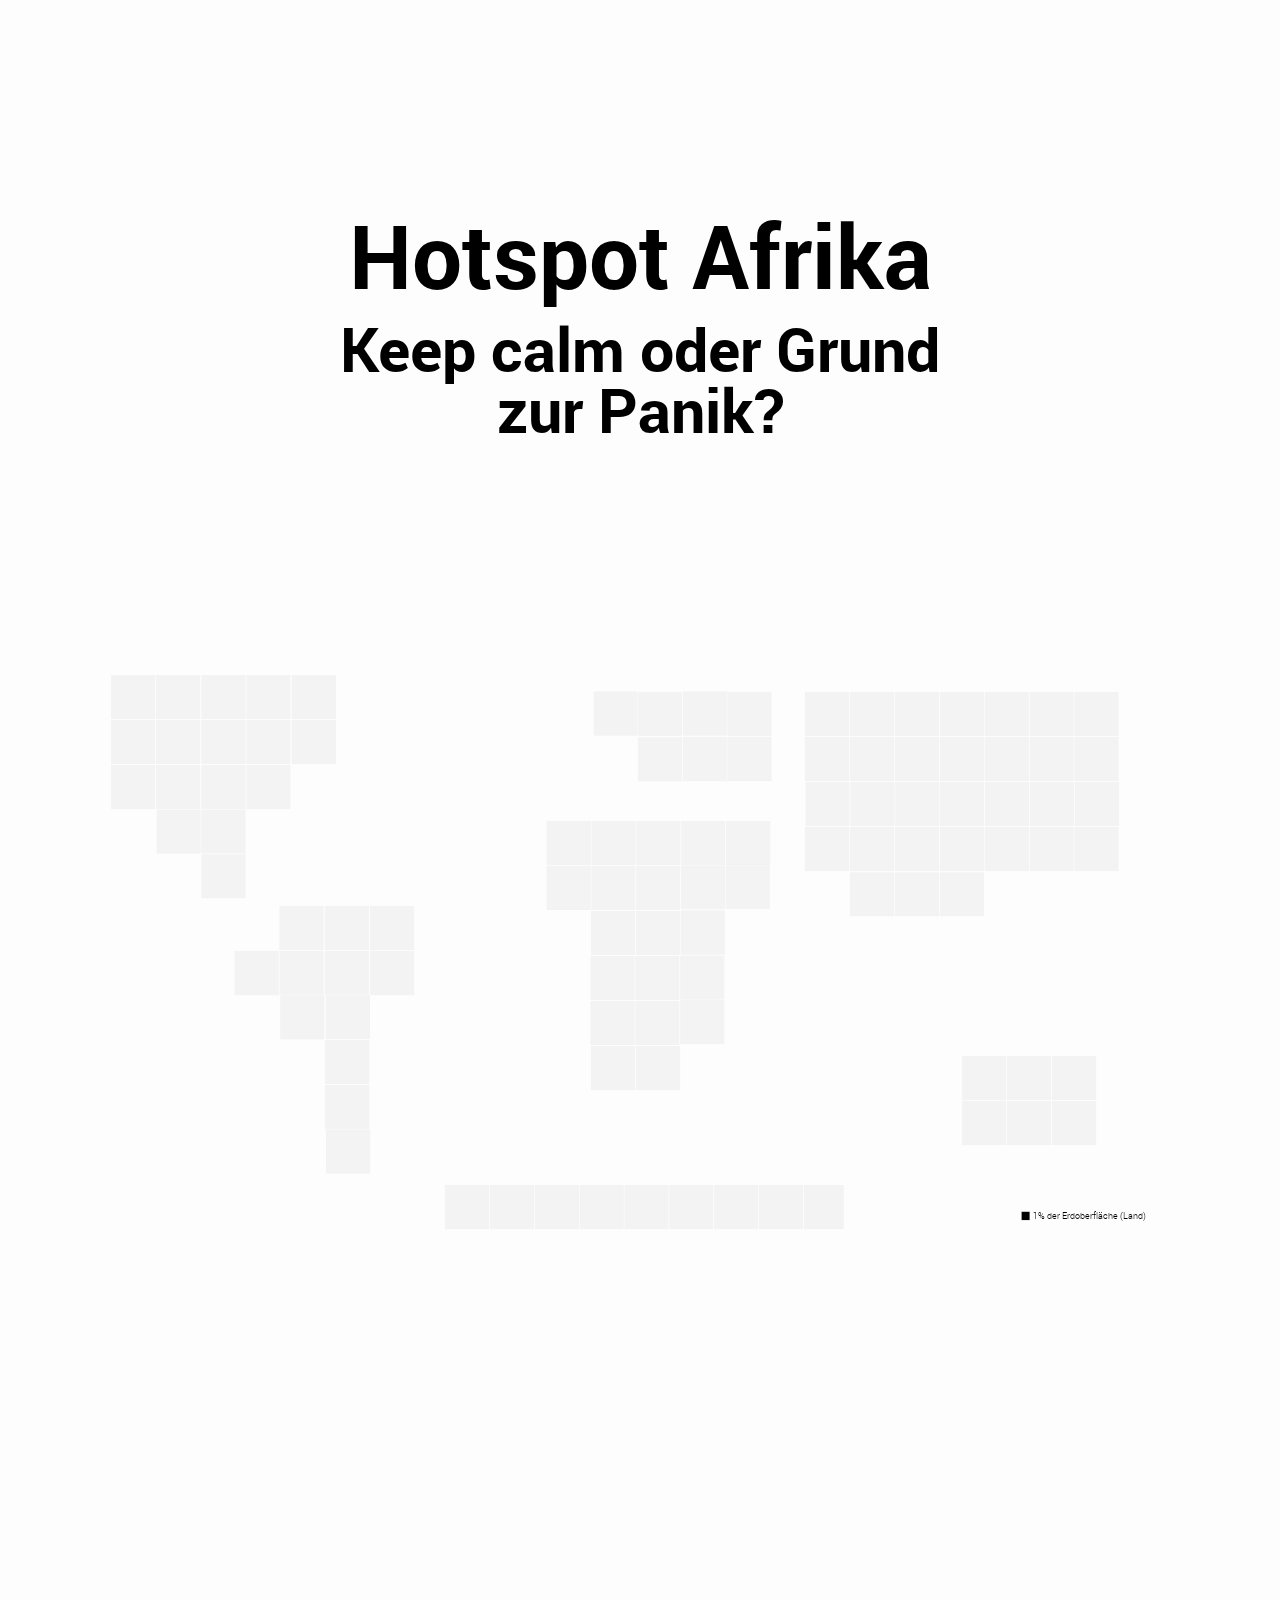
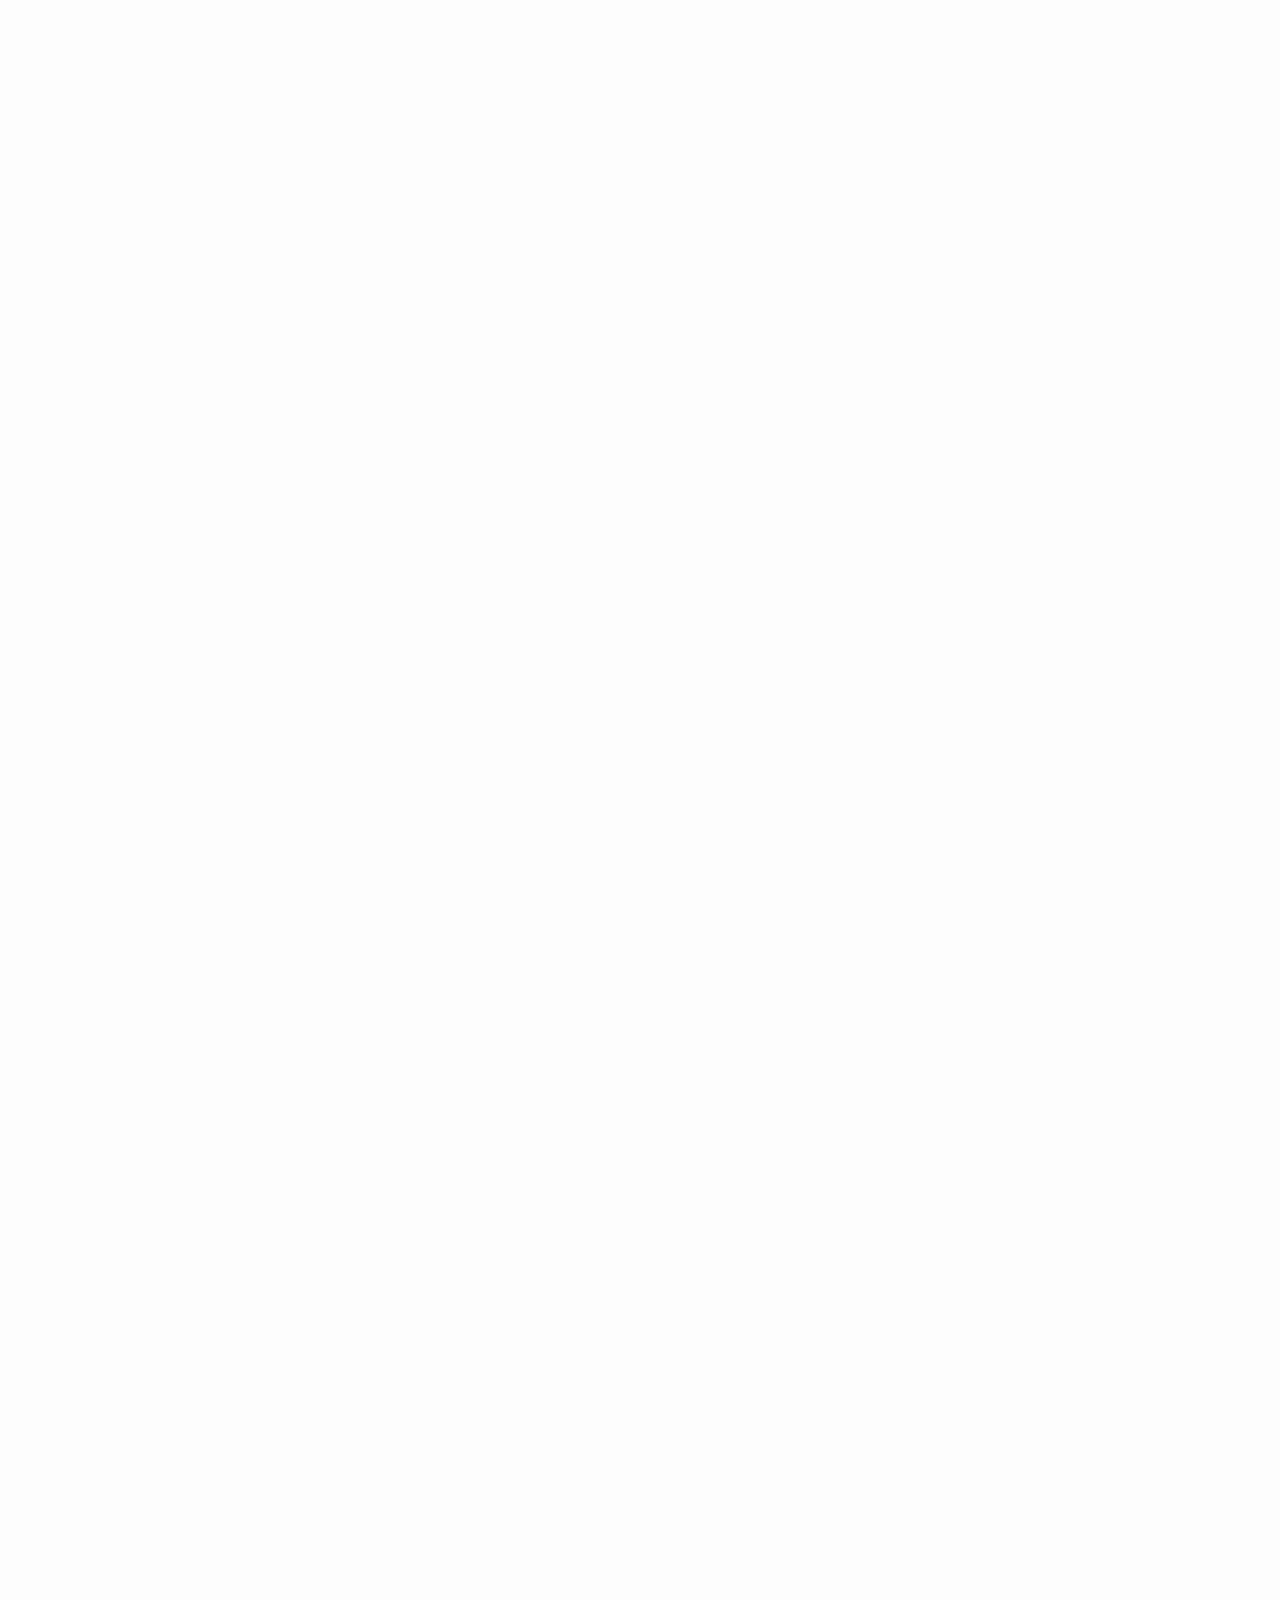
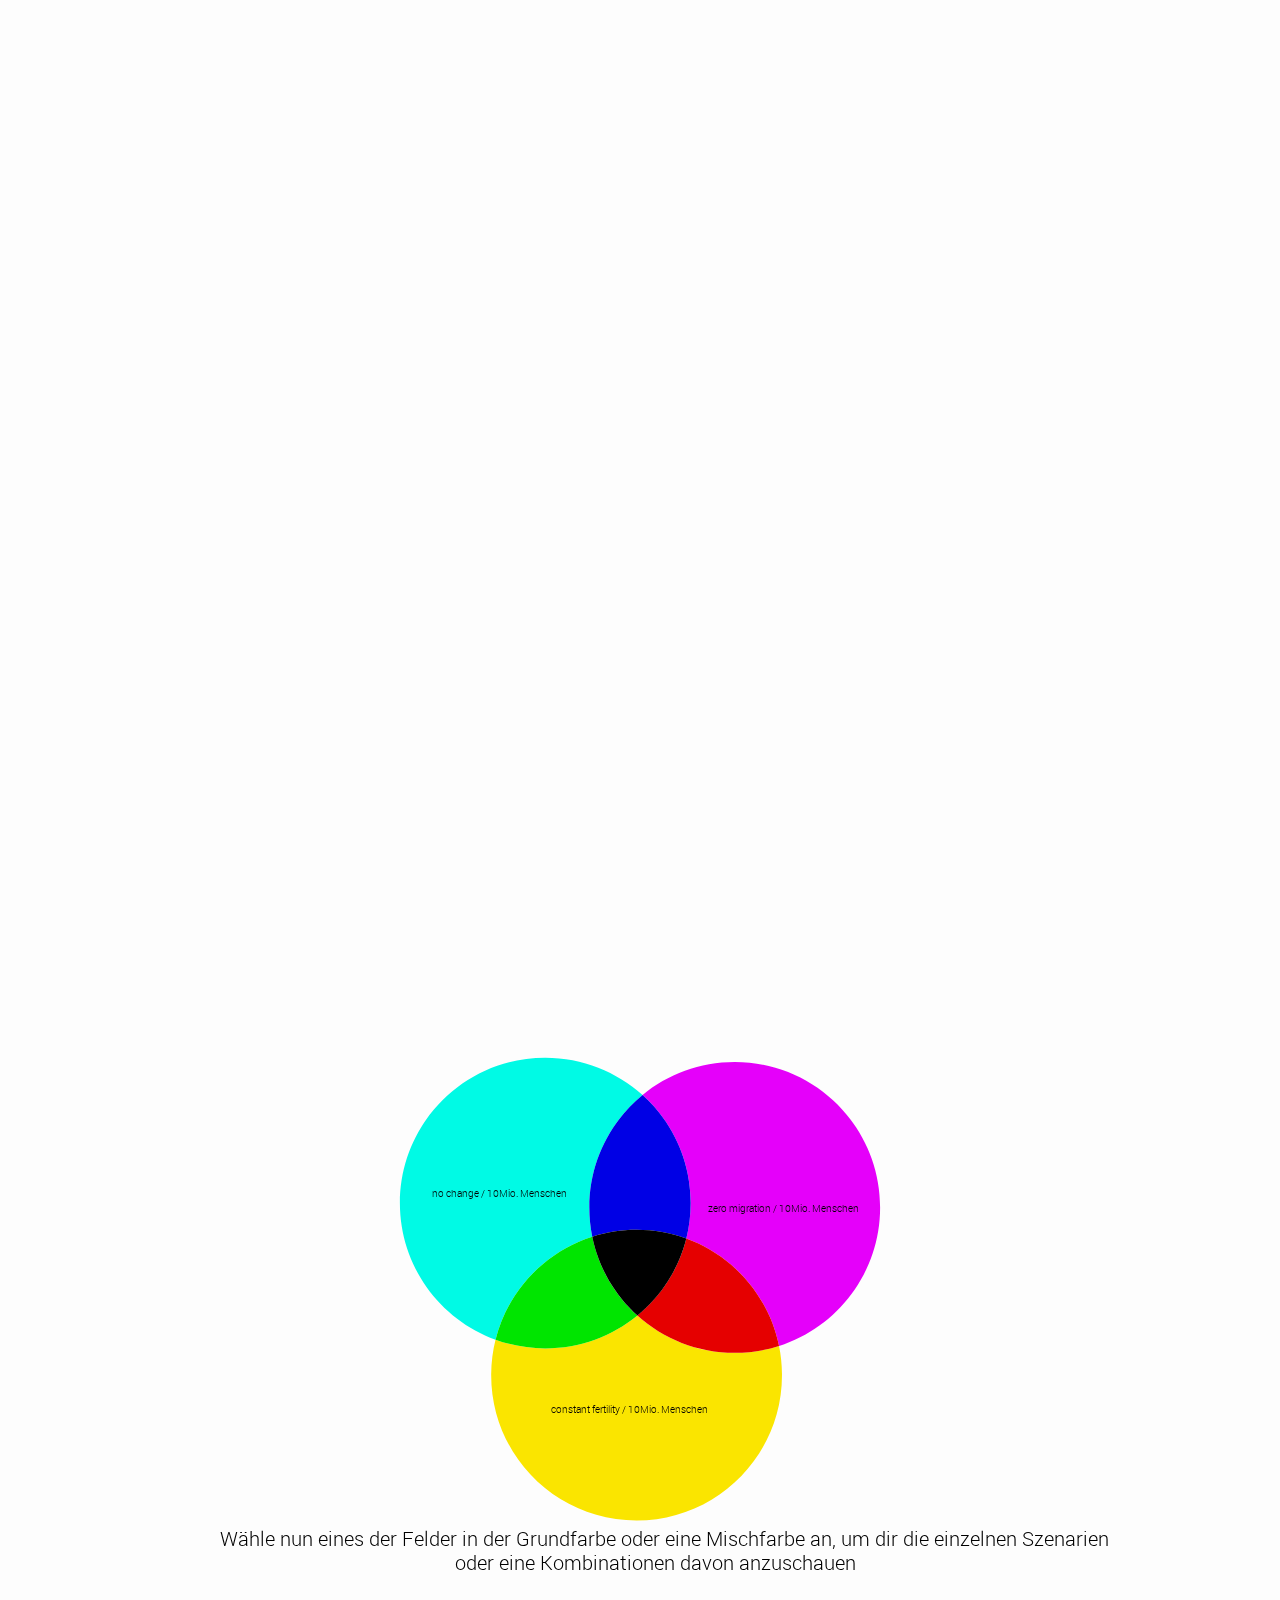
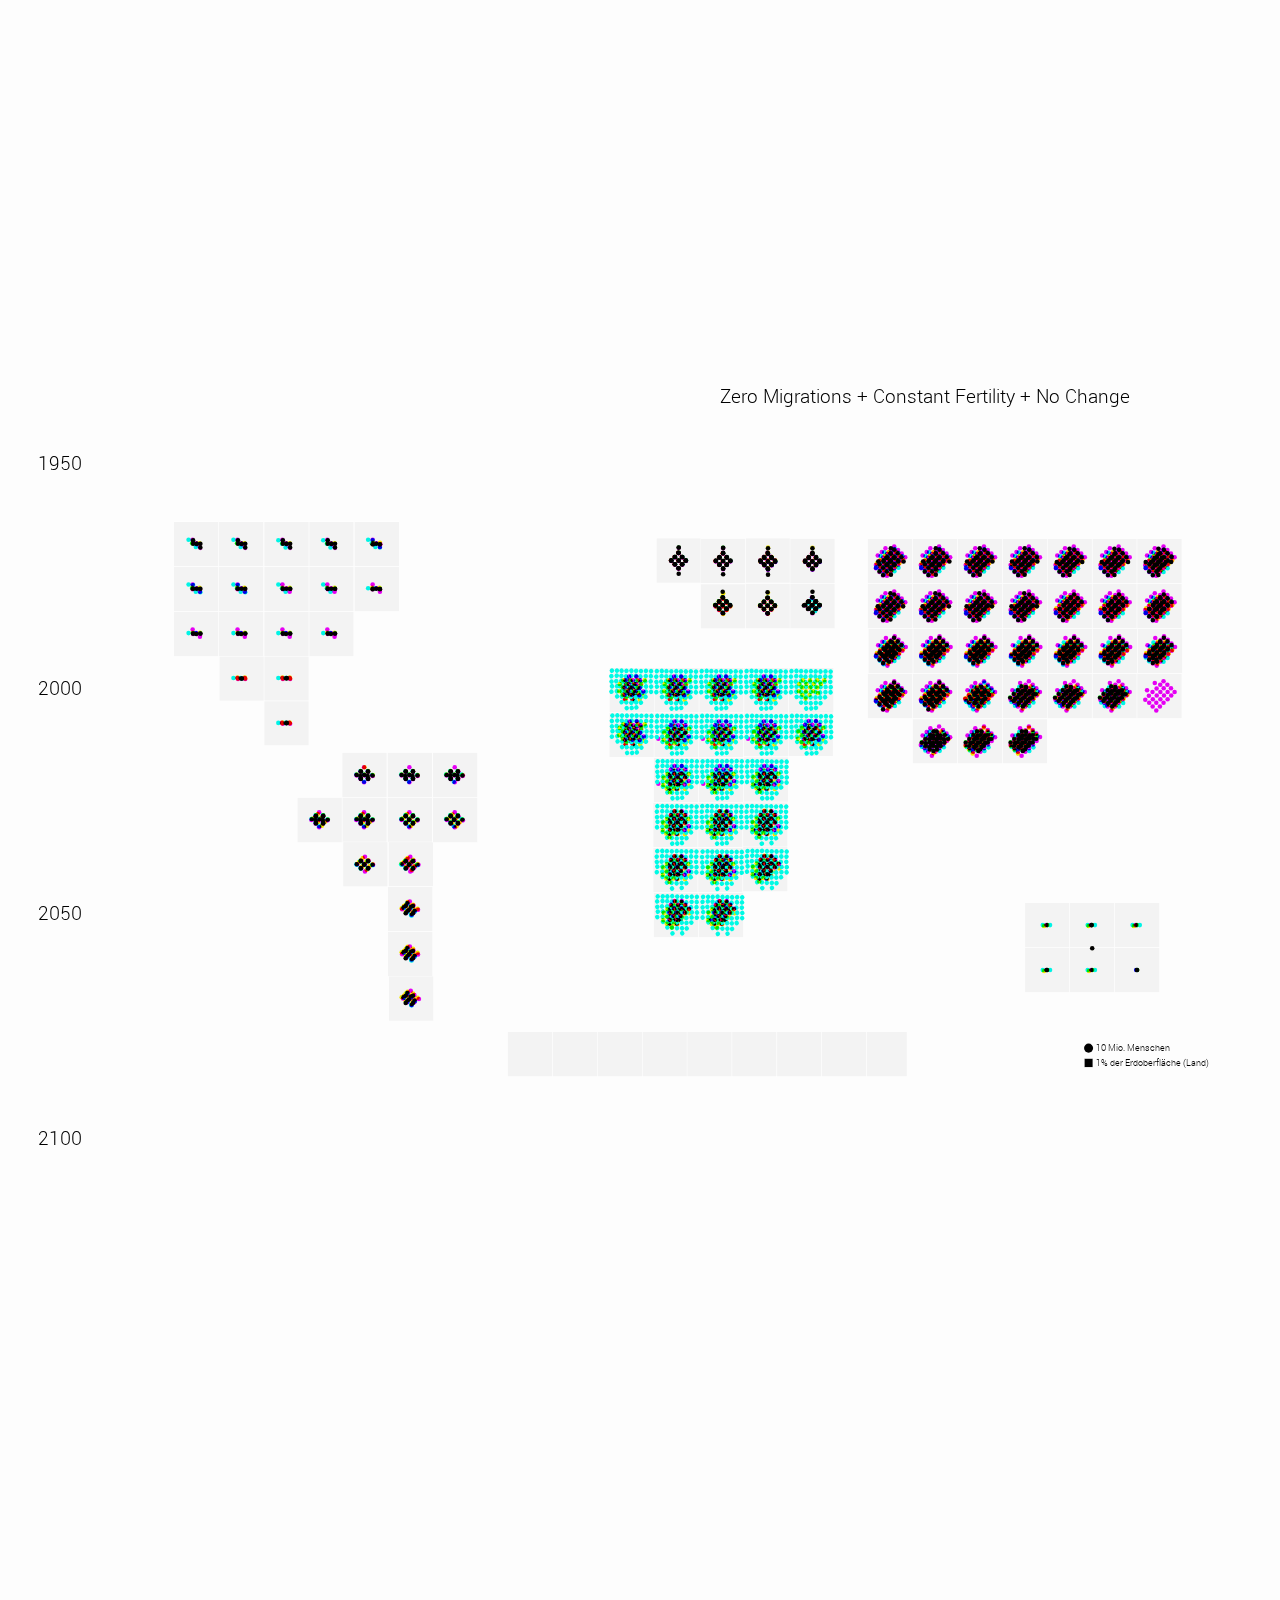
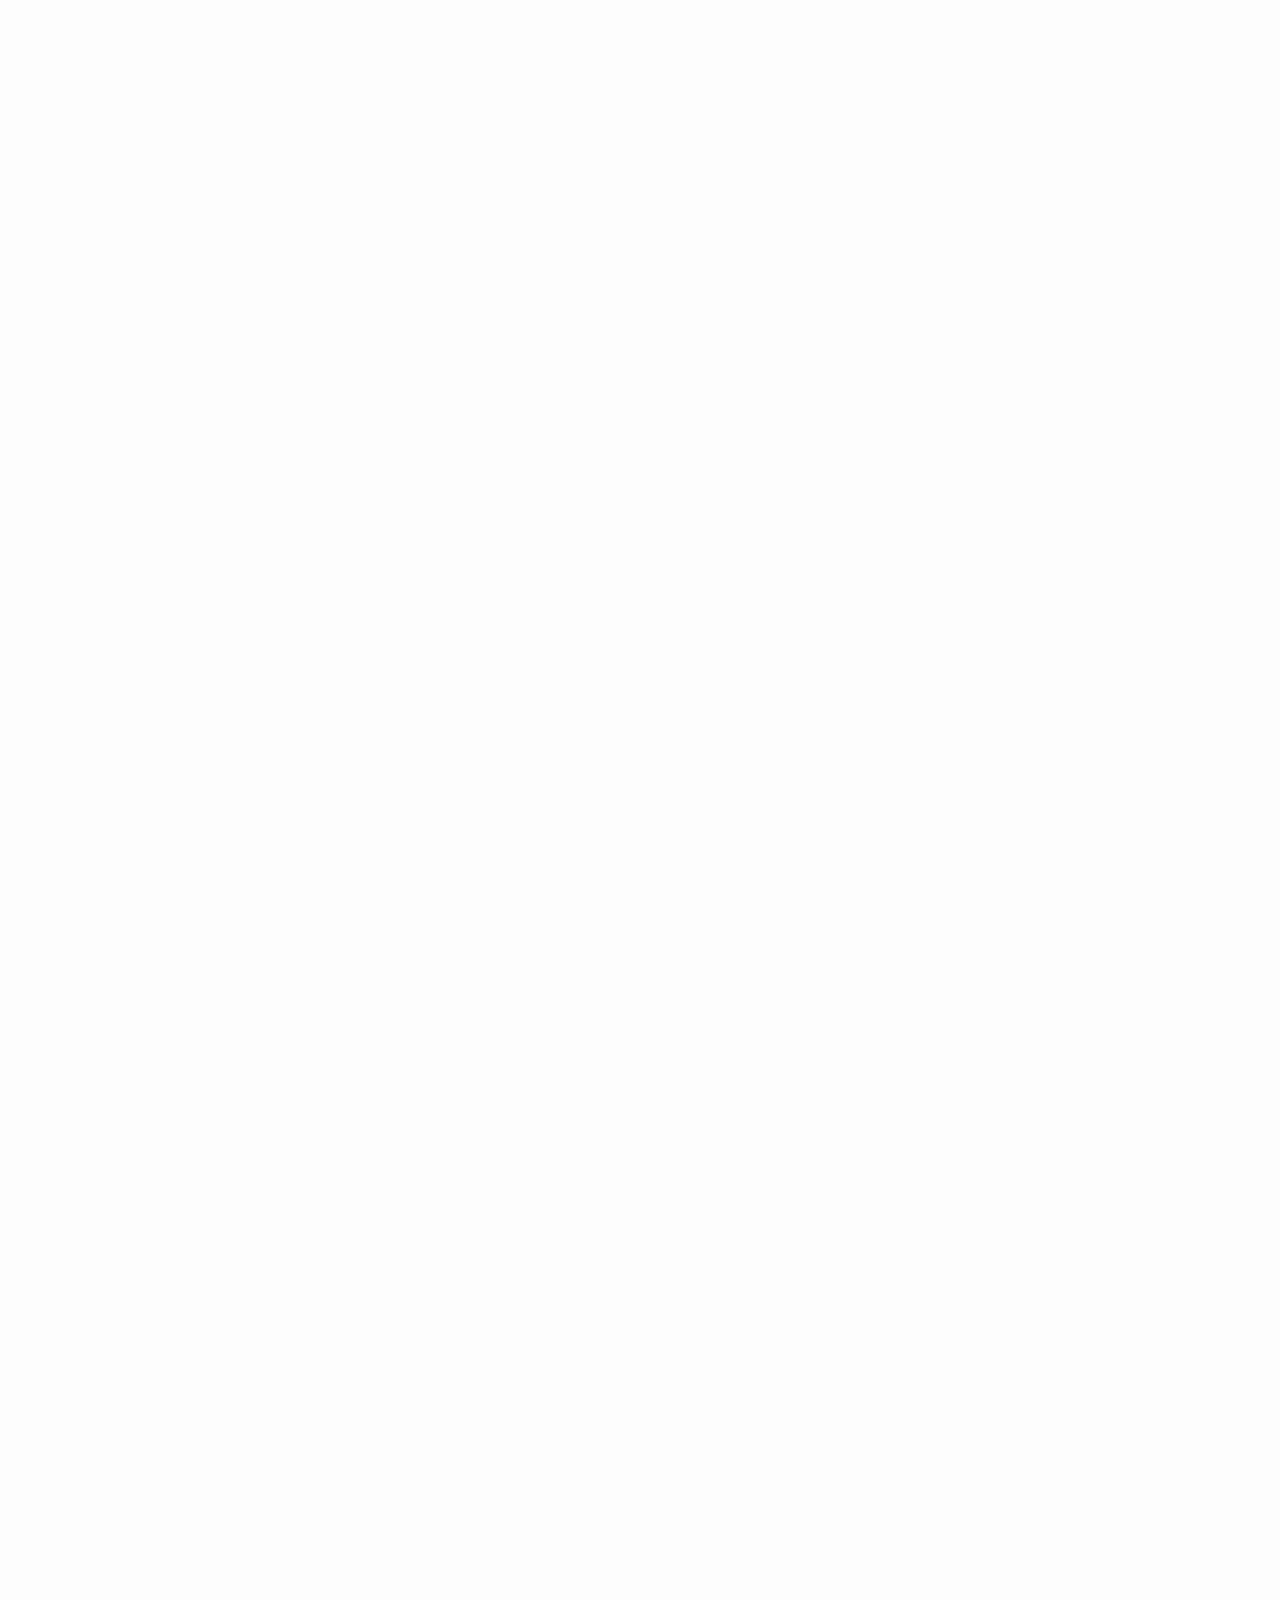
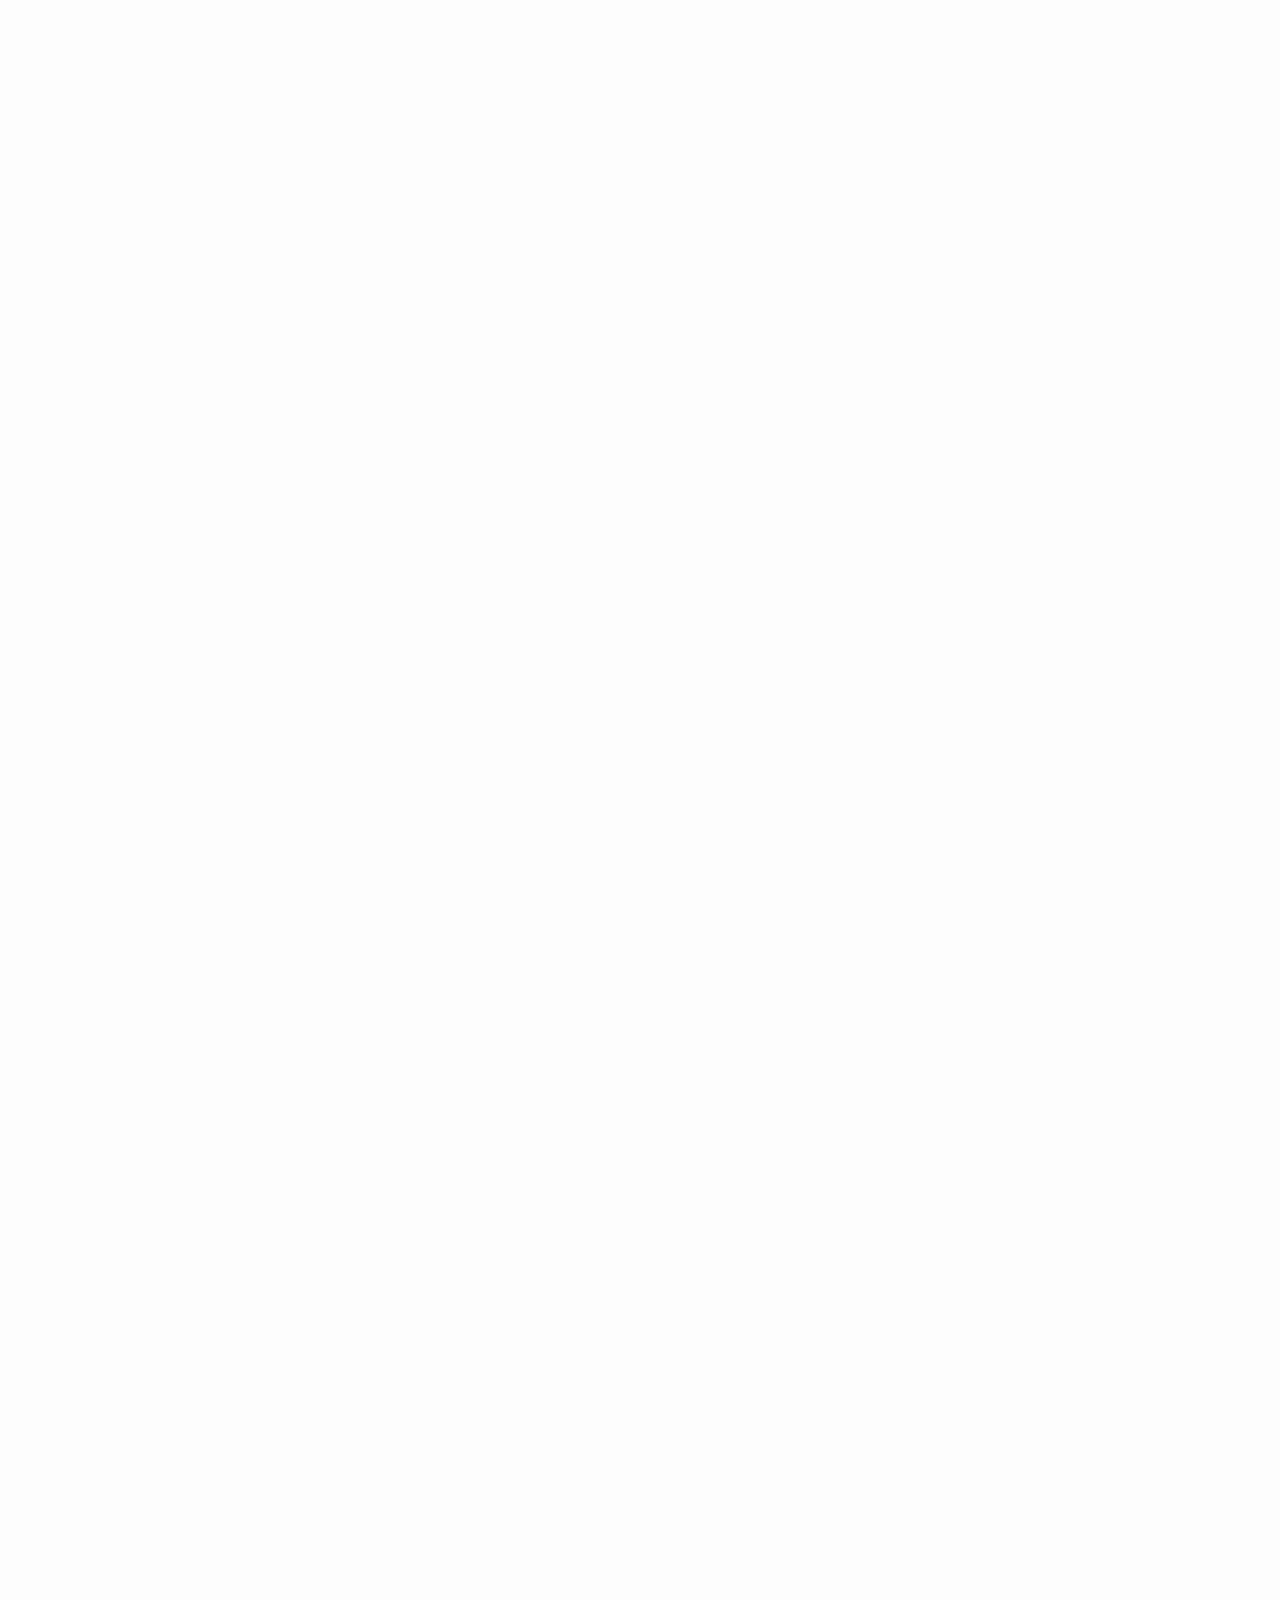
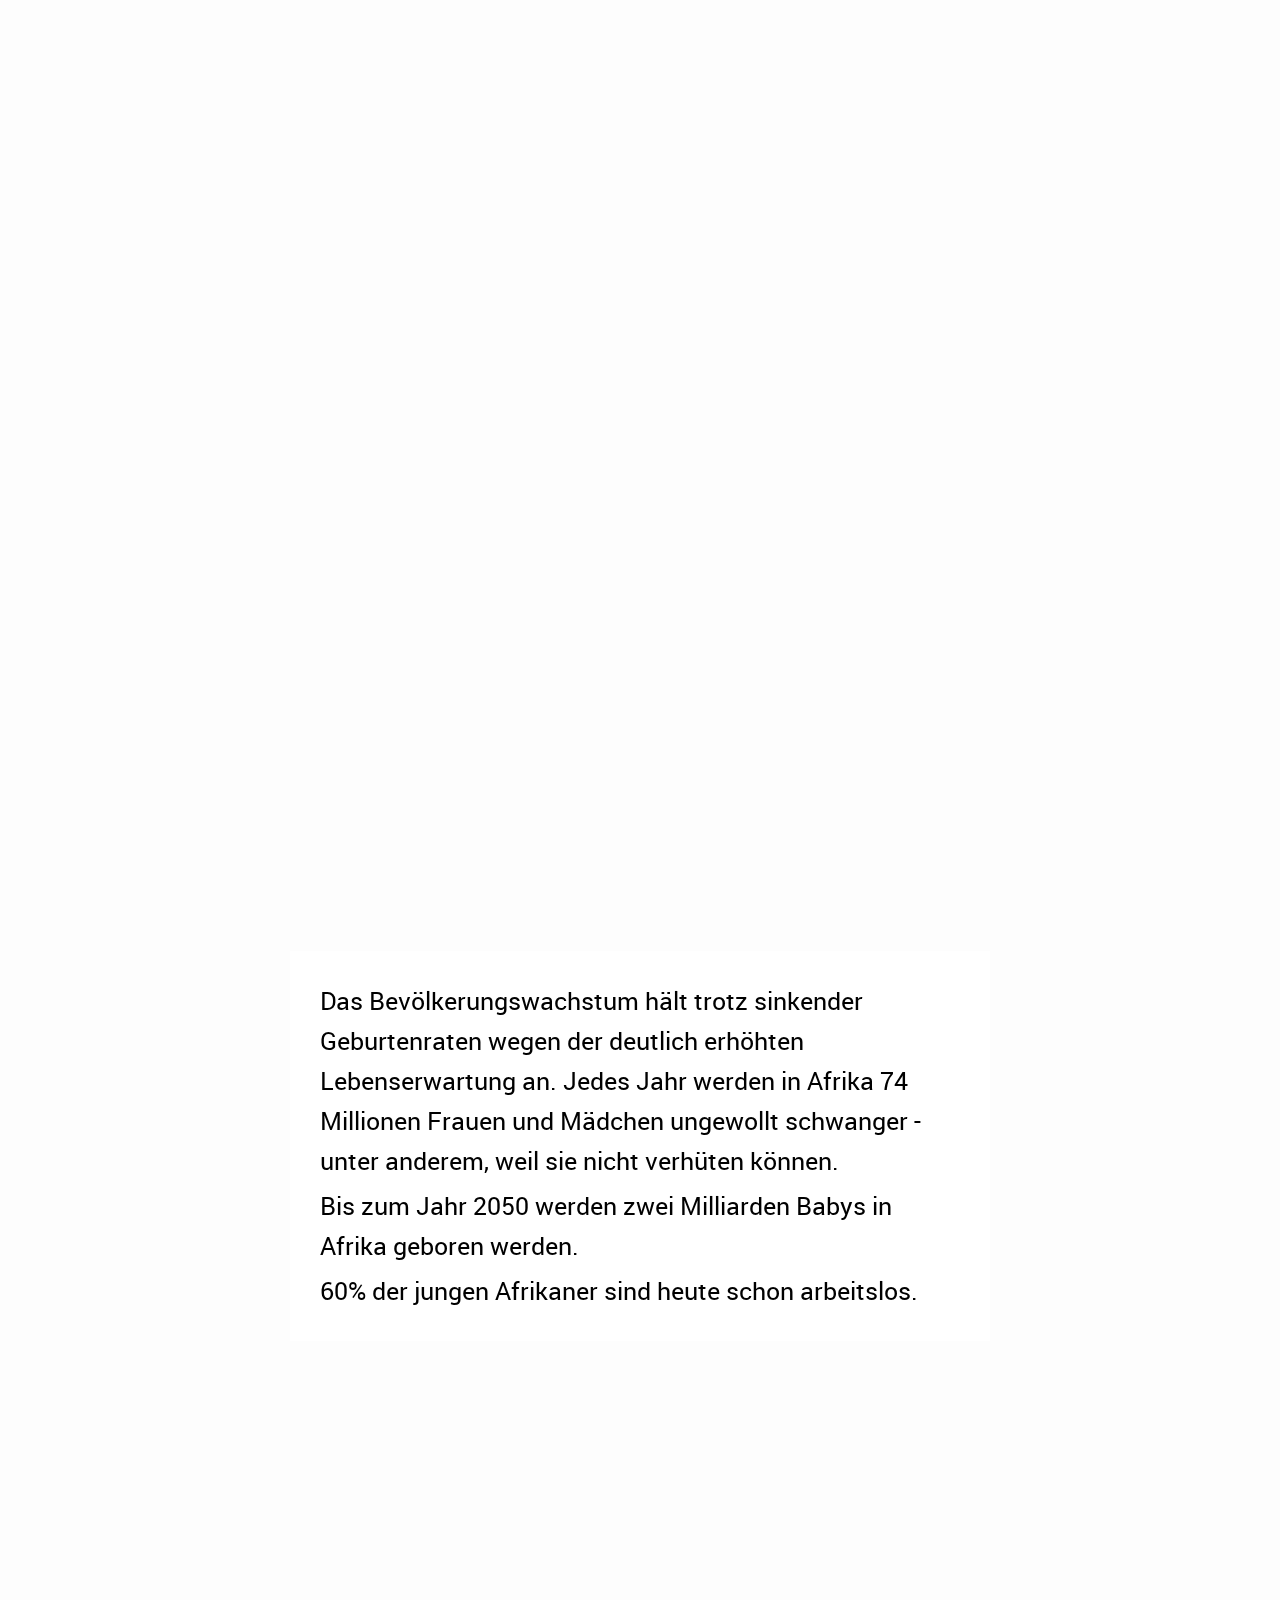
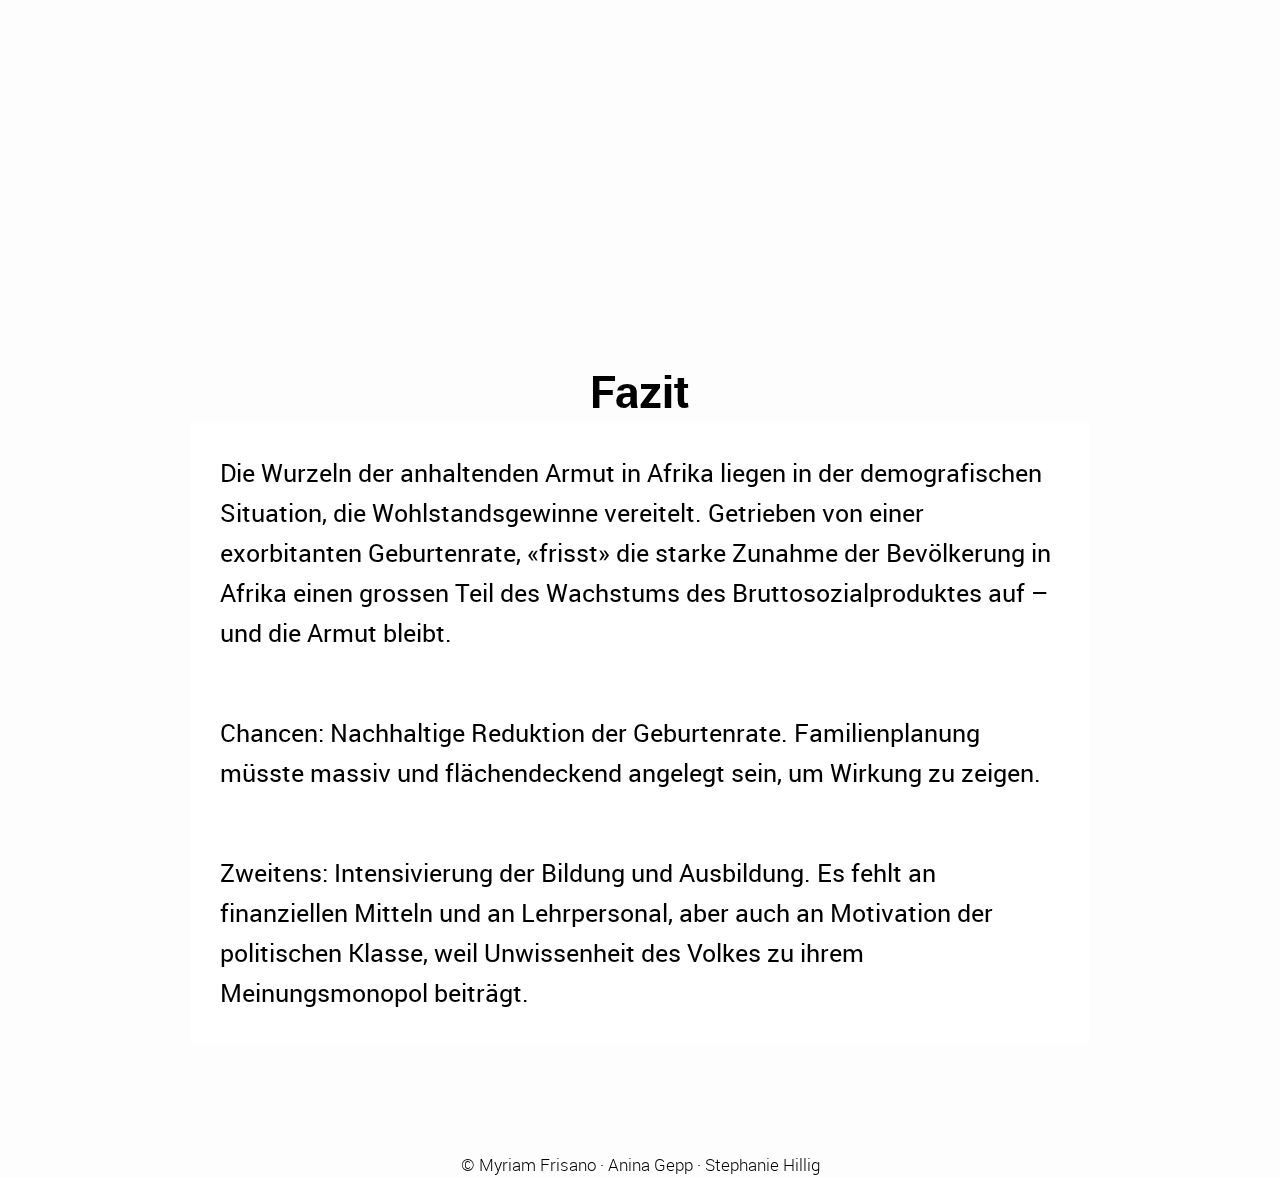
==== index.html @ 7d99fa38 "get that whole thing on the internet" ====
<!DOCTYPE html>
<html lang="de">
  <head>
    <meta charset="UTF-8">
    <meta http-equiv="expires" content="43200">
    <title>Infografik: Hotspot Afrika - Keep Calm oder Grund zur Panik?</title>
    <meta name="description" content="#{page.description}">
    <meta name="viewport" content="width=device-width, initial-scale=1">
    <meta name="author" content="#{page.author}">
    <link rel="stylesheet" href="/css/main.css">
  </head>
  <!-- head end-->
  <body class="combo">
    <div class="title">
      <h1>Hotspot Afrika</h1>
      <h2>Keep calm oder Grund zur Panik?    </h2>
    </div>
    <section class="start">
      <div class="percentage">
        <div class="map">
          <div class="svg-responsive"><?xml version="1.0" encoding="utf-8"?>
<!-- Generator: Adobe Illustrator 21.1.0, SVG Export Plug-In . SVG Version: 6.00 Build 0)  -->
<svg version="1.1" xmlns="http://www.w3.org/2000/svg" xmlns:xlink="http://www.w3.org/1999/xlink" x="0px" y="0px"
	 viewBox="0 0 2546 1334" style="enable-background:new 0 0 2546 1334;" xml:space="preserve" id="percentage">
<g id="Australia__x28_6_x25__x29_" class="ab0">
	<g>
		<rect x="1982.5" y="991.5" width="99" height="99"/>
		<path class="ab1" d="M2081,992v98h-9h-10h-10h-10h-10h-10h-10h-10h-10h-9v-98h9h10h10h10h10h10h10h10h10H2081 M2082,991h-10h-10
			h-10h-10h-10h-10h-10h-10h-10h-10v100h10h10h10h10h10h10h10h10h10h10V991L2082,991z"/>
	</g>
	<g>
		<rect x="2081.5" y="991.5" width="99" height="99"/>
		<path class="ab1" d="M2180,992v98h-9h-10h-10h-10h-10h-10h-10h-10h-10h-9v-98h9h10h10h10h10h10h10h10h10H2180 M2181,991h-10h-10
			h-10h-10h-10h-10h-10h-10h-10h-10v100h10h10h10h10h10h10h10h10h10h10V991L2181,991z"/>
	</g>
	<g>
		<rect x="1982.5" y="892.5" width="99" height="99"/>
		<path class="ab1" d="M2081,893v98h-9h-10h-10h-10h-10h-10h-10h-10h-10h-9v-98h9h10h10h10h10h10h10h10h10H2081 M2082,892h-10h-10
			h-10h-10h-10h-10h-10h-10h-10h-10v100h10h10h10h10h10h10h10h10h10h10V892L2082,892z"/>
	</g>
	<g>
		<rect x="2081.5" y="892.5" width="99" height="99"/>
		<path class="ab1" d="M2180,893v98h-9h-10h-10h-10h-10h-10h-10h-10h-10h-9v-98h9h10h10h10h10h10h10h10h10H2180 M2181,892h-10h-10
			h-10h-10h-10h-10h-10h-10h-10h-10v100h10h10h10h10h10h10h10h10h10h10V892L2181,892z"/>
	</g>
	<g>
		<rect x="2180.5" y="892.5" width="99" height="99"/>
		<path class="ab1" d="M2279,893v98h-9h-10h-10h-10h-10h-10h-10h-10h-10h-9v-98h9h10h10h10h10h10h10h10h10H2279 M2280,892h-10h-10
			h-10h-10h-10h-10h-10h-10h-10h-10v100h10h10h10h10h10h10h10h10h10h10V892L2280,892z"/>
	</g>
	<g>
		<rect x="2180.5" y="991.5" width="99" height="99"/>
		<path class="ab1" d="M2279,992v98h-9h-10h-10h-10h-10h-10h-10h-10h-10h-9v-98h9h10h10h10h10h10h10h10h10H2279 M2280,991h-10h-10
			h-10h-10h-10h-10h-10h-10h-10h-10v100h10h10h10h10h10h10h10h10h10h10V991L2280,991z"/>
	</g>
</g>
<g id="Europe__x28_7_x25__x29_" class="ab0">
	<g>
		<rect x="1169.5" y="88.5" width="99" height="99"/>
		<path class="ab1" d="M1268,89v98h-9h-10h-10h-10h-10h-10h-10h-10h-10h-9V89h9h10h10h10h10h10h10h10h10H1268 M1269,88h-10h-10h-10
			h-10h-10h-10h-10h-10h-10h-10v100h10h10h10h10h10h10h10h10h10h10V88L1269,88z"/>
	</g>
	<g>
		<rect x="1267.5" y="89.5" width="99" height="99"/>
		<path class="ab1" d="M1366,90v98h-9h-10h-10h-10h-10h-10h-10h-10h-10h-9V90h9h10h10h10h10h10h10h10h10H1366 M1367,89h-10h-10h-10
			h-10h-10h-10h-10h-10h-10h-10v100h10h10h10h10h10h10h10h10h10h10V89L1367,89z"/>
	</g>
	<g>
		<rect x="1366.5" y="88.5" width="99" height="99"/>
		<path class="ab1" d="M1465,89v98h-9h-10h-10h-10h-10h-10h-10h-10h-10h-9V89h9h10h10h10h10h10h10h10h10H1465 M1466,88h-10h-10h-10
			h-10h-10h-10h-10h-10h-10h-10v100h10h10h10h10h10h10h10h10h10h10V88L1466,88z"/>
	</g>
	<g>
		<rect x="1267.5" y="189.5" width="99" height="99"/>
		<path class="ab1" d="M1366,190v98h-9h-10h-10h-10h-10h-10h-10h-10h-10h-9v-98h9h10h10h10h10h10h10h10h10H1366 M1367,189h-10h-10
			h-10h-10h-10h-10h-10h-10h-10h-10v100h10h10h10h10h10h10h10h10h10h10V189L1367,189z"/>
	</g>
	<g>
		<rect x="1366.5" y="188.5" width="99" height="99"/>
		<path class="ab1" d="M1465,189v98h-9h-10h-10h-10h-10h-10h-10h-10h-10h-9v-98h9h10h10h10h10h10h10h10h10H1465 M1466,188h-10h-10
			h-10h-10h-10h-10h-10h-10h-10h-10v100h10h10h10h10h10h10h10h10h10h10V188L1466,188z"/>
	</g>
	<g>
		<rect x="1464.5" y="89.5" width="99" height="99"/>
		<path class="ab1" d="M1563,90v98h-9h-10h-10h-10h-10h-10h-10h-10h-10h-9V90h9h10h10h10h10h10h10h10h10H1563 M1564,89h-10h-10h-10
			h-10h-10h-10h-10h-10h-10h-10v100h10h10h10h10h10h10h10h10h10h10V89L1564,89z"/>
	</g>
	<g>
		<rect x="1464.5" y="188.5" width="99" height="99"/>
		<path class="ab1" d="M1563,189v98h-9h-10h-10h-10h-10h-10h-10h-10h-10h-9v-98h9h10h10h10h10h10h10h10h10H1563 M1564,188h-10h-10
			h-10h-10h-10h-10h-10h-10h-10h-10v100h10h10h10h10h10h10h10h10h10h10V188L1564,188z"/>
	</g>
</g>
<g id="Antarctica__x28_9_x25__x29_" class="ab0">
	<g>
		<rect x="841.5" y="1177.5" width="99" height="99"/>
		<path class="ab1" d="M940,1178v98h-9h-10h-10h-10h-10h-10h-10h-10h-10h-9v-98h9h10h10h10h10h10h10h10h10H940 M941,1177h-10h-10
			h-10h-10h-10h-10h-10h-10h-10h-10v100h10h10h10h10h10h10h10h10h10h10V1177L941,1177z"/>
	</g>
	<g>
		<rect x="940.5" y="1177.5" width="99" height="99"/>
		<path class="ab1" d="M1039,1178v98h-9h-10h-10h-10h-10h-10h-10h-10h-10h-9v-98h9h10h10h10h10h10h10h10h10H1039 M1040,1177h-10h-10
			h-10h-10h-10h-10h-10h-10h-10h-10v100h10h10h10h10h10h10h10h10h10h10V1177L1040,1177z"/>
	</g>
	<g>
		<rect x="1039.5" y="1177.5" width="99" height="99"/>
		<path class="ab1" d="M1138,1178v98h-9h-10h-10h-10h-10h-10h-10h-10h-10h-9v-98h9h10h10h10h10h10h10h10h10H1138 M1139,1177h-10h-10
			h-10h-10h-10h-10h-10h-10h-10h-10v100h10h10h10h10h10h10h10h10h10h10V1177L1139,1177z"/>
	</g>
	<g>
		<rect x="1138.5" y="1177.5" width="99" height="99"/>
		<path class="ab1" d="M1237,1178v98h-9h-10h-10h-10h-10h-10h-10h-10h-10h-9v-98h9h10h10h10h10h10h10h10h10H1237 M1238,1177h-10h-10
			h-10h-10h-10h-10h-10h-10h-10h-10v100h10h10h10h10h10h10h10h10h10h10V1177L1238,1177z"/>
	</g>
	<g>
		<rect x="1237.5" y="1177.5" width="99" height="99"/>
		<path class="ab1" d="M1336,1178v98h-9h-10h-10h-10h-10h-10h-10h-10h-10h-9v-98h9h10h10h10h10h10h10h10h10H1336 M1337,1177h-10h-10
			h-10h-10h-10h-10h-10h-10h-10h-10v100h10h10h10h10h10h10h10h10h10h10V1177L1337,1177z"/>
	</g>
	<g>
		<rect x="1336.5" y="1177.5" width="99" height="99"/>
		<path class="ab1" d="M1435,1178v98h-9h-10h-10h-10h-10h-10h-10h-10h-10h-9v-98h9h10h10h10h10h10h10h10h10H1435 M1436,1177h-10h-10
			h-10h-10h-10h-10h-10h-10h-10h-10v100h10h10h10h10h10h10h10h10h10h10V1177L1436,1177z"/>
	</g>
	<g>
		<rect x="1435.5" y="1177.5" width="99" height="99"/>
		<path class="ab1" d="M1534,1178v98h-9h-10h-10h-10h-10h-10h-10h-10h-10h-9v-98h9h10h10h10h10h10h10h10h10H1534 M1535,1177h-10h-10
			h-10h-10h-10h-10h-10h-10h-10h-10v100h10h10h10h10h10h10h10h10h10h10V1177L1535,1177z"/>
	</g>
	<g>
		<rect x="1534.5" y="1177.5" width="99" height="99"/>
		<path class="ab1" d="M1633,1178v98h-9h-10h-10h-10h-10h-10h-10h-10h-10h-9v-98h9h10h10h10h10h10h10h10h10H1633 M1634,1177h-10h-10
			h-10h-10h-10h-10h-10h-10h-10h-10v100h10h10h10h10h10h10h10h10h10h10V1177L1634,1177z"/>
	</g>
	<g>
		<rect x="1633.5" y="1177.5" width="89" height="99"/>
		<path class="ab1" d="M1722,1178v98h-9h-10h-10h-10h-10h-10h-10h-10h-9v-98h9h10h10h10h10h10h10h10H1722 M1723,1177h-10h-10h-10
			h-10h-10h-10h-10h-10h-10v100h10h10h10h10h10h10h10h10h10V1177L1723,1177z"/>
	</g>
</g>
<g id="South_America__x28_12_x25__x29_" class="ab0">
	<g>
		<rect x="476.5" y="561.5" width="99" height="99"/>
		<path class="ab1" d="M575,562v98h-9h-10h-10h-10h-10h-10h-10h-10h-10h-9v-98h9h10h10h10h10h10h10h10h10H575 M576,561h-10h-10h-10
			h-10h-10h-10h-10h-10h-10h-10v100h10h10h10h10h10h10h10h10h10h10V561L576,561z"/>
	</g>
	<g>
		<rect x="576.5" y="561.5" width="99" height="99"/>
		<path class="ab1" d="M675,562v98h-9h-10h-10h-10h-10h-10h-10h-10h-10h-9v-98h9h10h10h10h10h10h10h10h10H675 M676,561h-10h-10h-10
			h-10h-10h-10h-10h-10h-10h-10v100h10h10h10h10h10h10h10h10h10h10V561L676,561z"/>
	</g>
	<g>
		<rect x="676.5" y="561.5" width="99" height="99"/>
		<path class="ab1" d="M775,562v98h-9h-10h-10h-10h-10h-10h-10h-10h-10h-9v-98h9h10h10h10h10h10h10h10h10H775 M776,561h-10h-10h-10
			h-10h-10h-10h-10h-10h-10h-10v100h10h10h10h10h10h10h10h10h10h10V561L776,561z"/>
	</g>
	<g>
		<rect x="476.5" y="660.5" width="99" height="99"/>
		<path class="ab1" d="M575,661v98h-9h-10h-10h-10h-10h-10h-10h-10h-10h-9v-98h9h10h10h10h10h10h10h10h10H575 M576,660h-10h-10h-10
			h-10h-10h-10h-10h-10h-10h-10v100h10h10h10h10h10h10h10h10h10h10V660L576,660z"/>
	</g>
	<g>
		<rect x="377.5" y="660.5" width="99" height="99"/>
		<path class="ab1" d="M476,661v98h-9h-10h-10h-10h-10h-10h-10h-10h-10h-9v-98h9h10h10h10h10h10h10h10h10H476 M477,660h-10h-10h-10
			h-10h-10h-10h-10h-10h-10h-10v100h10h10h10h10h10h10h10h10h10h10V660L477,660z"/>
	</g>
	<g>
		<rect x="576.5" y="660.5" width="99" height="99"/>
		<path class="ab1" d="M675,661v98h-9h-10h-10h-10h-10h-10h-10h-10h-10h-9v-98h9h10h10h10h10h10h10h10h10H675 M676,660h-10h-10h-10
			h-10h-10h-10h-10h-10h-10h-10v100h10h10h10h10h10h10h10h10h10h10V660L676,660z"/>
	</g>
	<g>
		<rect x="478.5" y="758.5" width="99" height="99"/>
		<path class="ab1" d="M577,759v98h-9h-10h-10h-10h-10h-10h-10h-10h-10h-9v-98h9h10h10h10h10h10h10h10h10H577 M578,758h-10h-10h-10
			h-10h-10h-10h-10h-10h-10h-10v100h10h10h10h10h10h10h10h10h10h10V758L578,758z"/>
	</g>
	<g>
		<rect x="578.5" y="758.5" width="99" height="99"/>
		<path class="ab1" d="M677,759v98h-9h-10h-10h-10h-10h-10h-10h-10h-10h-9v-98h9h10h10h10h10h10h10h10h10H677 M678,758h-10h-10h-10
			h-10h-10h-10h-10h-10h-10h-10v100h10h10h10h10h10h10h10h10h10h10V758L678,758z"/>
	</g>
	<g>
		<rect x="577.5" y="857.5" width="99" height="99"/>
		<path class="ab1" d="M676,858v98h-9h-10h-10h-10h-10h-10h-10h-10h-10h-9v-98h9h10h10h10h10h10h10h10h10H676 M677,857h-10h-10h-10
			h-10h-10h-10h-10h-10h-10h-10v100h10h10h10h10h10h10h10h10h10h10V857L677,857z"/>
	</g>
	<g>
		<rect x="577.5" y="956.5" width="99" height="99"/>
		<path class="ab1" d="M676,957v98h-9h-10h-10h-10h-10h-10h-10h-10h-10h-9v-98h9h10h10h10h10h10h10h10h10H676 M677,956h-10h-10h-10
			h-10h-10h-10h-10h-10h-10h-10v100h10h10h10h10h10h10h10h10h10h10V956L677,956z"/>
	</g>
	<g>
		<rect x="579.5" y="1054.5" width="99" height="99"/>
		<path class="ab1" d="M678,1055v98h-9h-10h-10h-10h-10h-10h-10h-10h-10h-9v-98h9h10h10h10h10h10h10h10h10H678 M679,1054h-10h-10
			h-10h-10h-10h-10h-10h-10h-10h-10v100h10h10h10h10h10h10h10h10h10h10V1054L679,1054z"/>
	</g>
	<g>
		<rect x="676.5" y="660.5" width="99" height="99"/>
		<path class="ab1" d="M775,661v98h-9h-10h-10h-10h-10h-10h-10h-10h-10h-9v-98h9h10h10h10h10h10h10h10h10H775 M776,660h-10h-10h-10
			h-10h-10h-10h-10h-10h-10h-10v100h10h10h10h10h10h10h10h10h10h10V660L776,660z"/>
	</g>
</g>
<g id="North_America__x28_17_x25__x29_" class="ab0">
	<g>
		<rect x="205.5" y="348.5" width="99" height="99"/>
		<path class="ab1" d="M304,349v98h-9h-10h-10h-10h-10h-10h-10h-10h-10h-9v-98h9h10h10h10h10h10h10h10h10H304 M305,348h-10h-10h-10
			h-10h-10h-10h-10h-10h-10h-10v100h10h10h10h10h10h10h10h10h10h10V348L305,348z"/>
	</g>
	<g>
		<rect x="304.5" y="348.5" width="99" height="99"/>
		<path class="ab1" d="M403,349v98h-9h-10h-10h-10h-10h-10h-10h-10h-10h-9v-98h9h10h10h10h10h10h10h10h10H403 M404,348h-10h-10h-10
			h-10h-10h-10h-10h-10h-10h-10v100h10h10h10h10h10h10h10h10h10h10V348L404,348z"/>
	</g>
	<g>
		<rect x="304.5" y="447.5" width="99" height="99"/>
		<path class="ab1" d="M403,448v98h-9h-10h-10h-10h-10h-10h-10h-10h-10h-9v-98h9h10h10h10h10h10h10h10h10H403 M404,447h-10h-10h-10
			h-10h-10h-10h-10h-10h-10h-10v100h10h10h10h10h10h10h10h10h10h10V447L404,447z"/>
	</g>
	<g>
		<rect x="105.5" y="52.5" width="99" height="99"/>
		<path class="ab1" d="M204,53v98h-9h-10h-10h-10h-10h-10h-10h-10h-10h-9V53h9h10h10h10h10h10h10h10h10H204 M205,52h-10h-10h-10h-10
			h-10h-10h-10h-10h-10h-10v100h10h10h10h10h10h10h10h10h10h10V52L205,52z"/>
	</g>
	<g>
		<rect x="204.5" y="52.5" width="99" height="99"/>
		<path class="ab1" d="M303,53v98h-9h-10h-10h-10h-10h-10h-10h-10h-10h-9V53h9h10h10h10h10h10h10h10h10H303 M304,52h-10h-10h-10h-10
			h-10h-10h-10h-10h-10h-10v100h10h10h10h10h10h10h10h10h10h10V52L304,52z"/>
	</g>
	<g>
		<rect x="403.5" y="52.5" width="99" height="99"/>
		<path class="ab1" d="M502,53v98h-9h-10h-10h-10h-10h-10h-10h-10h-10h-9V53h9h10h10h10h10h10h10h10h10H502 M503,52h-10h-10h-10h-10
			h-10h-10h-10h-10h-10h-10v100h10h10h10h10h10h10h10h10h10h10V52L503,52z"/>
	</g>
	<g>
		<rect x="503.5" y="52.5" width="99" height="99"/>
		<path class="ab1" d="M602,53v98h-9h-10h-10h-10h-10h-10h-10h-10h-10h-9V53h9h10h10h10h10h10h10h10h10H602 M603,52h-10h-10h-10h-10
			h-10h-10h-10h-10h-10h-10v100h10h10h10h10h10h10h10h10h10h10V52L603,52z"/>
	</g>
	<g>
		<rect x="304.5" y="52.5" width="99" height="99"/>
		<path class="ab1" d="M403,53v98h-9h-10h-10h-10h-10h-10h-10h-10h-10h-9V53h9h10h10h10h10h10h10h10h10H403 M404,52h-10h-10h-10h-10
			h-10h-10h-10h-10h-10h-10v100h10h10h10h10h10h10h10h10h10h10V52L404,52z"/>
	</g>
	<g>
		<rect x="105.5" y="151.5" width="99" height="99"/>
		<path class="ab1" d="M204,152v98h-9h-10h-10h-10h-10h-10h-10h-10h-10h-9v-98h9h10h10h10h10h10h10h10h10H204 M205,151h-10h-10h-10
			h-10h-10h-10h-10h-10h-10h-10v100h10h10h10h10h10h10h10h10h10h10V151L205,151z"/>
	</g>
	<g>
		<rect x="204.5" y="151.5" width="99" height="99"/>
		<path class="ab1" d="M303,152v98h-9h-10h-10h-10h-10h-10h-10h-10h-10h-9v-98h9h10h10h10h10h10h10h10h10H303 M304,151h-10h-10h-10
			h-10h-10h-10h-10h-10h-10h-10v100h10h10h10h10h10h10h10h10h10h10V151L304,151z"/>
	</g>
	<g>
		<rect x="403.5" y="151.5" width="99" height="99"/>
		<path class="ab1" d="M502,152v98h-9h-10h-10h-10h-10h-10h-10h-10h-10h-9v-98h9h10h10h10h10h10h10h10h10H502 M503,151h-10h-10h-10
			h-10h-10h-10h-10h-10h-10h-10v100h10h10h10h10h10h10h10h10h10h10V151L503,151z"/>
	</g>
	<g>
		<rect x="503.5" y="151.5" width="99" height="99"/>
		<path class="ab1" d="M602,152v98h-9h-10h-10h-10h-10h-10h-10h-10h-10h-9v-98h9h10h10h10h10h10h10h10h10H602 M603,151h-10h-10h-10
			h-10h-10h-10h-10h-10h-10h-10v100h10h10h10h10h10h10h10h10h10h10V151L603,151z"/>
	</g>
	<g>
		<rect x="304.5" y="151.5" width="99" height="99"/>
		<path class="ab1" d="M403,152v98h-9h-10h-10h-10h-10h-10h-10h-10h-10h-9v-98h9h10h10h10h10h10h10h10h10H403 M404,151h-10h-10h-10
			h-10h-10h-10h-10h-10h-10h-10v100h10h10h10h10h10h10h10h10h10h10V151L404,151z"/>
	</g>
	<g>
		<rect x="105.5" y="250.5" width="99" height="99"/>
		<path class="ab1" d="M204,251v98h-9h-10h-10h-10h-10h-10h-10h-10h-10h-9v-98h9h10h10h10h10h10h10h10h10H204 M205,250h-10h-10h-10
			h-10h-10h-10h-10h-10h-10h-10v100h10h10h10h10h10h10h10h10h10h10V250L205,250z"/>
	</g>
	<g>
		<rect x="204.5" y="250.5" width="99" height="99"/>
		<path class="ab1" d="M303,251v98h-9h-10h-10h-10h-10h-10h-10h-10h-10h-9v-98h9h10h10h10h10h10h10h10h10H303 M304,250h-10h-10h-10
			h-10h-10h-10h-10h-10h-10h-10v100h10h10h10h10h10h10h10h10h10h10V250L304,250z"/>
	</g>
	<g>
		<rect x="403.5" y="250.5" width="99" height="99"/>
		<path class="ab1" d="M502,251v98h-9h-10h-10h-10h-10h-10h-10h-10h-10h-9v-98h9h10h10h10h10h10h10h10h10H502 M503,250h-10h-10h-10
			h-10h-10h-10h-10h-10h-10h-10v100h10h10h10h10h10h10h10h10h10h10V250L503,250z"/>
	</g>
	<g>
		<rect x="304.5" y="250.5" width="99" height="99"/>
		<path class="ab1" d="M403,251v98h-9h-10h-10h-10h-10h-10h-10h-10h-10h-9v-98h9h10h10h10h10h10h10h10h10H403 M404,250h-10h-10h-10
			h-10h-10h-10h-10h-10h-10h-10v100h10h10h10h10h10h10h10h10h10h10V250L404,250z"/>
	</g>
</g>
<g id="Africa" class="ab0">
	<g>
		<rect x="1163.5" y="870.5" width="99" height="99"/>
		<path class="ab1" d="M1262,871v98h-9h-10h-10h-10h-10h-10h-10h-10h-10h-9v-98h9h10h10h10h10h10h10h10h10H1262 M1263,870h-10h-10
			h-10h-10h-10h-10h-10h-10h-10h-10v100h10h10h10h10h10h10h10h10h10h10V870L1263,870z"/>
	</g>
	<g>
		<rect x="1262.5" y="870.5" width="99" height="99"/>
		<path class="ab1" d="M1361,871v98h-9h-10h-10h-10h-10h-10h-10h-10h-10h-9v-98h9h10h10h10h10h10h10h10h10H1361 M1362,870h-10h-10
			h-10h-10h-10h-10h-10h-10h-10h-10v100h10h10h10h10h10h10h10h10h10h10V870L1362,870z"/>
	</g>
	<g>
		<rect x="1162.5" y="770.5" width="99" height="99"/>
		<path class="ab1" d="M1261,771v98h-9h-10h-10h-10h-10h-10h-10h-10h-10h-9v-98h9h10h10h10h10h10h10h10h10H1261 M1262,770h-10h-10
			h-10h-10h-10h-10h-10h-10h-10h-10v100h10h10h10h10h10h10h10h10h10h10V770L1262,770z"/>
	</g>
	<g>
		<rect x="1261.5" y="770.5" width="99" height="99"/>
		<path class="ab1" d="M1360,771v98h-9h-10h-10h-10h-10h-10h-10h-10h-10h-9v-98h9h10h10h10h10h10h10h10h10H1360 M1361,770h-10h-10
			h-10h-10h-10h-10h-10h-10h-10h-10v100h10h10h10h10h10h10h10h10h10h10V770L1361,770z"/>
	</g>
	<g>
		<rect x="1360.5" y="769.5" width="99" height="99"/>
		<path class="ab1" d="M1459,770v98h-9h-10h-10h-10h-10h-10h-10h-10h-10h-9v-98h9h10h10h10h10h10h10h10h10H1459 M1460,769h-10h-10
			h-10h-10h-10h-10h-10h-10h-10h-10v100h10h10h10h10h10h10h10h10h10h10V769L1460,769z"/>
	</g>
	<g>
		<rect x="1162.5" y="671.5" width="99" height="99"/>
		<path class="ab1" d="M1261,672v98h-9h-10h-10h-10h-10h-10h-10h-10h-10h-9v-98h9h10h10h10h10h10h10h10h10H1261 M1262,671h-10h-10
			h-10h-10h-10h-10h-10h-10h-10h-10v100h10h10h10h10h10h10h10h10h10h10V671L1262,671z"/>
	</g>
	<g>
		<rect x="1261.5" y="671.5" width="99" height="99"/>
		<path class="ab1" d="M1360,672v98h-9h-10h-10h-10h-10h-10h-10h-10h-10h-9v-98h9h10h10h10h10h10h10h10h10H1360 M1361,671h-10h-10
			h-10h-10h-10h-10h-10h-10h-10h-10v100h10h10h10h10h10h10h10h10h10h10V671L1361,671z"/>
	</g>
	<g>
		<rect x="1360.5" y="670.5" width="99" height="99"/>
		<path class="ab1" d="M1459,671v98h-9h-10h-10h-10h-10h-10h-10h-10h-10h-9v-98h9h10h10h10h10h10h10h10h10H1459 M1460,670h-10h-10
			h-10h-10h-10h-10h-10h-10h-10h-10v100h10h10h10h10h10h10h10h10h10h10V670L1460,670z"/>
	</g>
	<g>
		<rect x="1163.5" y="572.5" width="99" height="99"/>
		<path class="ab1" d="M1262,573v98h-9h-10h-10h-10h-10h-10h-10h-10h-10h-9v-98h9h10h10h10h10h10h10h10h10H1262 M1263,572h-10h-10
			h-10h-10h-10h-10h-10h-10h-10h-10v100h10h10h10h10h10h10h10h10h10h10V572L1263,572z"/>
	</g>
	<g>
		<rect x="1262.5" y="572.5" width="99" height="99"/>
		<path class="ab1" d="M1361,573v98h-9h-10h-10h-10h-10h-10h-10h-10h-10h-9v-98h9h10h10h10h10h10h10h10h10H1361 M1362,572h-10h-10
			h-10h-10h-10h-10h-10h-10h-10h-10v100h10h10h10h10h10h10h10h10h10h10V572L1362,572z"/>
	</g>
	<g>
		<rect x="1361.5" y="571.5" width="99" height="99"/>
		<path class="ab1" d="M1460,572v98h-9h-10h-10h-10h-10h-10h-10h-10h-10h-9v-98h9h10h10h10h10h10h10h10h10H1460 M1461,571h-10h-10
			h-10h-10h-10h-10h-10h-10h-10h-10v100h10h10h10h10h10h10h10h10h10h10V571L1461,571z"/>
	</g>
	<g>
		<rect x="1164.5" y="472.5" width="99" height="99"/>
		<path class="ab1" d="M1263,473v98h-9h-10h-10h-10h-10h-10h-10h-10h-10h-9v-98h9h10h10h10h10h10h10h10h10H1263 M1264,472h-10h-10
			h-10h-10h-10h-10h-10h-10h-10h-10v100h10h10h10h10h10h10h10h10h10h10V472L1264,472z"/>
	</g>
	<g>
		<rect x="1263.5" y="472.5" width="99" height="99"/>
		<path class="ab1" d="M1362,473v98h-9h-10h-10h-10h-10h-10h-10h-10h-10h-9v-98h9h10h10h10h10h10h10h10h10H1362 M1363,472h-10h-10
			h-10h-10h-10h-10h-10h-10h-10h-10v100h10h10h10h10h10h10h10h10h10h10V472L1363,472z"/>
	</g>
	<g>
		<rect x="1362.5" y="471.5" width="99" height="99"/>
		<path class="ab1" d="M1461,472v98h-9h-10h-10h-10h-10h-10h-10h-10h-10h-9v-98h9h10h10h10h10h10h10h10h10H1461 M1462,471h-10h-10
			h-10h-10h-10h-10h-10h-10h-10h-10v100h10h10h10h10h10h10h10h10h10h10V471L1462,471z"/>
	</g>
	<g>
		<rect x="1460.5" y="470.5" width="99" height="99"/>
		<path class="ab1" d="M1559,471v98h-9h-10h-10h-10h-10h-10h-10h-10h-10h-9v-98h9h10h10h10h10h10h10h10h10H1559 M1560,470h-10h-10
			h-10h-10h-10h-10h-10h-10h-10h-10v100h10h10h10h10h10h10h10h10h10h10V470L1560,470z"/>
	</g>
	<g>
		<rect x="1065.5" y="472.5" width="99" height="99"/>
		<path class="ab1" d="M1164,473v98h-9h-10h-10h-10h-10h-10h-10h-10h-10h-9v-98h9h10h10h10h10h10h10h10h10H1164 M1165,472h-10h-10
			h-10h-10h-10h-10h-10h-10h-10h-10v100h10h10h10h10h10h10h10h10h10h10V472L1165,472z"/>
	</g>
	<g>
		<rect x="1065.9" y="374.2" width="99" height="99"/>
		<path class="ab1" d="M1164.4,374.7v98h-9h-10h-10h-10h-10h-10h-10h-10h-10h-9v-98h9h10h10h10h10h10h10h10h10H1164.4 M1165.4,373.7
			h-10h-10h-10h-10h-10h-10h-10h-10h-10h-10v100h10h10h10h10h10h10h10h10h10h10V373.7L1165.4,373.7z"/>
	</g>
	<g>
		<rect x="1164.9" y="374.2" width="99" height="99"/>
		<path class="ab1" d="M1263.4,374.7v98h-9h-10h-10h-10h-10h-10h-10h-10h-10h-9v-98h9h10h10h10h10h10h10h10h10H1263.4 M1264.4,373.7
			h-10h-10h-10h-10h-10h-10h-10h-10h-10h-10v100h10h10h10h10h10h10h10h10h10h10V373.7L1264.4,373.7z"/>
	</g>
	<g>
		<rect x="1263.9" y="374.2" width="99" height="99"/>
		<path class="ab1" d="M1362.4,374.7v98h-9h-10h-10h-10h-10h-10h-10h-10h-10h-9v-98h9h10h10h10h10h10h10h10h10H1362.4 M1363.4,373.7
			h-10h-10h-10h-10h-10h-10h-10h-10h-10h-10v100h10h10h10h10h10h10h10h10h10h10V373.7L1363.4,373.7z"/>
	</g>
	<g>
		<rect x="1362.9" y="374.2" width="99" height="99"/>
		<path class="ab1" d="M1461.4,374.7v98h-9h-10h-10h-10h-10h-10h-10h-10h-10h-9v-98h9h10h10h10h10h10h10h10h10H1461.4 M1462.4,373.7
			h-10h-10h-10h-10h-10h-10h-10h-10h-10h-10v100h10h10h10h10h10h10h10h10h10h10V373.7L1462.4,373.7z"/>
	</g>
	<g>
		<rect x="1461.9" y="374.2" width="99" height="99"/>
		<path class="ab1" d="M1560.4,374.7v98h-9h-10h-10h-10h-10h-10h-10h-10h-10h-9v-98h9h10h10h10h10h10h10h10h10H1560.4 M1561.4,373.7
			h-10h-10h-10h-10h-10h-10h-10h-10h-10h-10v100h10h10h10h10h10h10h10h10h10h10V373.7L1561.4,373.7z"/>
	</g>
</g>
<g id="Asia__x28_30_x25__x29_" class="ab0">
	<g>
		<rect x="2130.8" y="90.2" width="99" height="99"/>
		<path class="ab1" d="M2229.3,90.7v98h-9h-10h-10h-10h-10h-10h-10h-10h-10h-9v-98h9h10h10h10h10h10h10h10h10H2229.3 M2230.3,89.7
			h-10h-10h-10h-10h-10h-10h-10h-10h-10h-10v100h10h10h10h10h10h10h10h10h10h10V89.7L2230.3,89.7z"/>
	</g>
	<g>
		<rect x="2229.8" y="90.2" width="99" height="99"/>
		<path class="ab1" d="M2328.3,90.7v98h-9h-10h-10h-10h-10h-10h-10h-10h-10h-9v-98h9h10h10h10h10h10h10h10h10H2328.3 M2329.3,89.7
			h-10h-10h-10h-10h-10h-10h-10h-10h-10h-10v100h10h10h10h10h10h10h10h10h10h10V89.7L2329.3,89.7z"/>
	</g>
	<g>
		<rect x="1932.8" y="90.2" width="99" height="99"/>
		<path class="ab1" d="M2031.3,90.7v98h-9h-10h-10h-10h-10h-10h-10h-10h-10h-9v-98h9h10h10h10h10h10h10h10h10H2031.3 M2032.3,89.7
			h-10h-10h-10h-10h-10h-10h-10h-10h-10h-10v100h10h10h10h10h10h10h10h10h10h10V89.7L2032.3,89.7z"/>
	</g>
	<g>
		<rect x="2031.8" y="90.2" width="99" height="99"/>
		<path class="ab1" d="M2130.3,90.7v98h-9h-10h-10h-10h-10h-10h-10h-10h-10h-9v-98h9h10h10h10h10h10h10h10h10H2130.3 M2131.3,89.7
			h-10h-10h-10h-10h-10h-10h-10h-10h-10h-10v100h10h10h10h10h10h10h10h10h10h10V89.7L2131.3,89.7z"/>
	</g>
	<g>
		<rect x="1833.8" y="90.2" width="99" height="99"/>
		<path class="ab1" d="M1932.3,90.7v98h-9h-10h-10h-10h-10h-10h-10h-10h-10h-9v-98h9h10h10h10h10h10h10h10h10H1932.3 M1933.3,89.7
			h-10h-10h-10h-10h-10h-10h-10h-10h-10h-10v100h10h10h10h10h10h10h10h10h10h10V89.7L1933.3,89.7z"/>
	</g>
	<g>
		<rect x="1635.8" y="90.2" width="99" height="99"/>
		<path class="ab1" d="M1734.3,90.7v98h-9h-10h-10h-10h-10h-10h-10h-10h-10h-9v-98h9h10h10h10h10h10h10h10h10H1734.3 M1735.3,89.7
			h-10h-10h-10h-10h-10h-10h-10h-10h-10h-10v100h10h10h10h10h10h10h10h10h10h10V89.7L1735.3,89.7z"/>
	</g>
	<g>
		<rect x="1734.8" y="90.2" width="99" height="99"/>
		<path class="ab1" d="M1833.3,90.7v98h-9h-10h-10h-10h-10h-10h-10h-10h-10h-9v-98h9h10h10h10h10h10h10h10h10H1833.3 M1834.3,89.7
			h-10h-10h-10h-10h-10h-10h-10h-10h-10h-10v100h10h10h10h10h10h10h10h10h10h10V89.7L1834.3,89.7z"/>
	</g>
	<g>
		<rect x="2130.8" y="189.2" width="99" height="99"/>
		<path class="ab1" d="M2229.3,189.7v98h-9h-10h-10h-10h-10h-10h-10h-10h-10h-9v-98h9h10h10h10h10h10h10h10h10H2229.3 M2230.3,188.7
			h-10h-10h-10h-10h-10h-10h-10h-10h-10h-10v100h10h10h10h10h10h10h10h10h10h10V188.7L2230.3,188.7z"/>
	</g>
	<g>
		<rect x="2229.8" y="189.2" width="99" height="99"/>
		<path class="ab1" d="M2328.3,189.7v98h-9h-10h-10h-10h-10h-10h-10h-10h-10h-9v-98h9h10h10h10h10h10h10h10h10H2328.3 M2329.3,188.7
			h-10h-10h-10h-10h-10h-10h-10h-10h-10h-10v100h10h10h10h10h10h10h10h10h10h10V188.7L2329.3,188.7z"/>
	</g>
	<g>
		<rect x="1932.8" y="189.2" width="99" height="99"/>
		<path class="ab1" d="M2031.3,189.7v98h-9h-10h-10h-10h-10h-10h-10h-10h-10h-9v-98h9h10h10h10h10h10h10h10h10H2031.3 M2032.3,188.7
			h-10h-10h-10h-10h-10h-10h-10h-10h-10h-10v100h10h10h10h10h10h10h10h10h10h10V188.7L2032.3,188.7z"/>
	</g>
	<g>
		<rect x="2031.8" y="189.2" width="99" height="99"/>
		<path class="ab1" d="M2130.3,189.7v98h-9h-10h-10h-10h-10h-10h-10h-10h-10h-9v-98h9h10h10h10h10h10h10h10h10H2130.3 M2131.3,188.7
			h-10h-10h-10h-10h-10h-10h-10h-10h-10h-10v100h10h10h10h10h10h10h10h10h10h10V188.7L2131.3,188.7z"/>
	</g>
	<g>
		<rect x="1833.8" y="189.2" width="99" height="99"/>
		<path class="ab1" d="M1932.3,189.7v98h-9h-10h-10h-10h-10h-10h-10h-10h-10h-9v-98h9h10h10h10h10h10h10h10h10H1932.3 M1933.3,188.7
			h-10h-10h-10h-10h-10h-10h-10h-10h-10h-10v100h10h10h10h10h10h10h10h10h10h10V188.7L1933.3,188.7z"/>
	</g>
	<g>
		<rect x="1635.8" y="189.2" width="99" height="99"/>
		<path class="ab1" d="M1734.3,189.7v98h-9h-10h-10h-10h-10h-10h-10h-10h-10h-9v-98h9h10h10h10h10h10h10h10h10H1734.3 M1735.3,188.7
			h-10h-10h-10h-10h-10h-10h-10h-10h-10h-10v100h10h10h10h10h10h10h10h10h10h10V188.7L1735.3,188.7z"/>
	</g>
	<g>
		<rect x="1734.8" y="189.2" width="99" height="99"/>
		<path class="ab1" d="M1833.3,189.7v98h-9h-10h-10h-10h-10h-10h-10h-10h-10h-9v-98h9h10h10h10h10h10h10h10h10H1833.3 M1834.3,188.7
			h-10h-10h-10h-10h-10h-10h-10h-10h-10h-10v100h10h10h10h10h10h10h10h10h10h10V188.7L1834.3,188.7z"/>
	</g>
	<g>
		<rect x="2131.8" y="288.2" width="99" height="99"/>
		<path class="ab1" d="M2230.3,288.7v98h-9h-10h-10h-10h-10h-10h-10h-10h-10h-9v-98h9h10h10h10h10h10h10h10h10H2230.3 M2231.3,287.7
			h-10h-10h-10h-10h-10h-10h-10h-10h-10h-10v100h10h10h10h10h10h10h10h10h10h10V287.7L2231.3,287.7z"/>
	</g>
	<g>
		<rect x="2230.8" y="288.2" width="99" height="99"/>
		<path class="ab1" d="M2329.3,288.7v98h-9h-10h-10h-10h-10h-10h-10h-10h-10h-9v-98h9h10h10h10h10h10h10h10h10H2329.3 M2330.3,287.7
			h-10h-10h-10h-10h-10h-10h-10h-10h-10h-10v100h10h10h10h10h10h10h10h10h10h10V287.7L2330.3,287.7z"/>
	</g>
	<g>
		<rect x="1933.8" y="288.2" width="99" height="99"/>
		<path class="ab1" d="M2032.3,288.7v98h-9h-10h-10h-10h-10h-10h-10h-10h-10h-9v-98h9h10h10h10h10h10h10h10h10H2032.3 M2033.3,287.7
			h-10h-10h-10h-10h-10h-10h-10h-10h-10h-10v100h10h10h10h10h10h10h10h10h10h10V287.7L2033.3,287.7z"/>
	</g>
	<g>
		<rect x="2032.8" y="288.2" width="99" height="99"/>
		<path class="ab1" d="M2131.3,288.7v98h-9h-10h-10h-10h-10h-10h-10h-10h-10h-9v-98h9h10h10h10h10h10h10h10h10H2131.3 M2132.3,287.7
			h-10h-10h-10h-10h-10h-10h-10h-10h-10h-10v100h10h10h10h10h10h10h10h10h10h10V287.7L2132.3,287.7z"/>
	</g>
	<g>
		<rect x="1834.8" y="288.2" width="99" height="99"/>
		<path class="ab1" d="M1933.3,288.7v98h-9h-10h-10h-10h-10h-10h-10h-10h-10h-9v-98h9h10h10h10h10h10h10h10h10H1933.3 M1934.3,287.7
			h-10h-10h-10h-10h-10h-10h-10h-10h-10h-10v100h10h10h10h10h10h10h10h10h10h10V287.7L1934.3,287.7z"/>
	</g>
	<g>
		<rect x="1636.8" y="288.2" width="99" height="99"/>
		<path class="ab1" d="M1735.3,288.7v98h-9h-10h-10h-10h-10h-10h-10h-10h-10h-9v-98h9h10h10h10h10h10h10h10h10H1735.3 M1736.3,287.7
			h-10h-10h-10h-10h-10h-10h-10h-10h-10h-10v100h10h10h10h10h10h10h10h10h10h10V287.7L1736.3,287.7z"/>
	</g>
	<g>
		<rect x="1735.8" y="288.2" width="99" height="99"/>
		<path class="ab1" d="M1834.3,288.7v98h-9h-10h-10h-10h-10h-10h-10h-10h-10h-9v-98h9h10h10h10h10h10h10h10h10H1834.3 M1835.3,287.7
			h-10h-10h-10h-10h-10h-10h-10h-10h-10h-10v100h10h10h10h10h10h10h10h10h10h10V287.7L1835.3,287.7z"/>
	</g>
	<g>
		<rect x="2130.8" y="387.2" width="99" height="99"/>
		<path class="ab1" d="M2229.3,387.7v98h-9h-10h-10h-10h-10h-10h-10h-10h-10h-9v-98h9h10h10h10h10h10h10h10h10H2229.3 M2230.3,386.7
			h-10h-10h-10h-10h-10h-10h-10h-10h-10h-10v100h10h10h10h10h10h10h10h10h10h10V386.7L2230.3,386.7z"/>
	</g>
	<g>
		<rect x="2229.8" y="387.2" width="99" height="99"/>
		<path class="ab1" d="M2328.3,387.7v98h-9h-10h-10h-10h-10h-10h-10h-10h-10h-9v-98h9h10h10h10h10h10h10h10h10H2328.3 M2329.3,386.7
			h-10h-10h-10h-10h-10h-10h-10h-10h-10h-10v100h10h10h10h10h10h10h10h10h10h10V386.7L2329.3,386.7z"/>
	</g>
	<g>
		<rect x="1932.8" y="387.2" width="99" height="99"/>
		<path class="ab1" d="M2031.3,387.7v98h-9h-10h-10h-10h-10h-10h-10h-10h-10h-9v-98h9h10h10h10h10h10h10h10h10H2031.3 M2032.3,386.7
			h-10h-10h-10h-10h-10h-10h-10h-10h-10h-10v100h10h10h10h10h10h10h10h10h10h10V386.7L2032.3,386.7z"/>
	</g>
	<g>
		<rect x="2031.8" y="387.2" width="99" height="99"/>
		<path class="ab1" d="M2130.3,387.7v98h-9h-10h-10h-10h-10h-10h-10h-10h-10h-9v-98h9h10h10h10h10h10h10h10h10H2130.3 M2131.3,386.7
			h-10h-10h-10h-10h-10h-10h-10h-10h-10h-10v100h10h10h10h10h10h10h10h10h10h10V386.7L2131.3,386.7z"/>
	</g>
	<g>
		<rect x="1833.8" y="387.2" width="99" height="99"/>
		<path class="ab1" d="M1932.3,387.7v98h-9h-10h-10h-10h-10h-10h-10h-10h-10h-9v-98h9h10h10h10h10h10h10h10h10H1932.3 M1933.3,386.7
			h-10h-10h-10h-10h-10h-10h-10h-10h-10h-10v100h10h10h10h10h10h10h10h10h10h10V386.7L1933.3,386.7z"/>
	</g>
	<g>
		<rect x="1635.8" y="387.2" width="99" height="99"/>
		<path class="ab1" d="M1734.3,387.7v98h-9h-10h-10h-10h-10h-10h-10h-10h-10h-9v-98h9h10h10h10h10h10h10h10h10H1734.3 M1735.3,386.7
			h-10h-10h-10h-10h-10h-10h-10h-10h-10h-10v100h10h10h10h10h10h10h10h10h10h10V386.7L1735.3,386.7z"/>
	</g>
	<g>
		<rect x="1734.8" y="387.2" width="99" height="99"/>
		<path class="ab1" d="M1833.3,387.7v98h-9h-10h-10h-10h-10h-10h-10h-10h-10h-9v-98h9h10h10h10h10h10h10h10h10H1833.3 M1834.3,386.7
			h-10h-10h-10h-10h-10h-10h-10h-10h-10h-10v100h10h10h10h10h10h10h10h10h10h10V386.7L1834.3,386.7z"/>
	</g>
	<g>
		<rect x="1932.8" y="487.2" width="99" height="99"/>
		<path class="ab1" d="M2031.3,487.7v98h-9h-10h-10h-10h-10h-10h-10h-10h-10h-9v-98h9h10h10h10h10h10h10h10h10H2031.3 M2032.3,486.7
			h-10h-10h-10h-10h-10h-10h-10h-10h-10h-10v100h10h10h10h10h10h10h10h10h10h10V486.7L2032.3,486.7z"/>
	</g>
	<g>
		<rect x="1833.8" y="487.2" width="99" height="99"/>
		<path class="ab1" d="M1932.3,487.7v98h-9h-10h-10h-10h-10h-10h-10h-10h-10h-9v-98h9h10h10h10h10h10h10h10h10H1932.3 M1933.3,486.7
			h-10h-10h-10h-10h-10h-10h-10h-10h-10h-10v100h10h10h10h10h10h10h10h10h10h10V486.7L1933.3,486.7z"/>
	</g>
	<g>
		<rect x="1734.8" y="487.2" width="99" height="99"/>
		<path class="ab1" d="M1833.3,487.7v98h-9h-10h-10h-10h-10h-10h-10h-10h-10h-9v-98h9h10h10h10h10h10h10h10h10H1833.3 M1834.3,486.7
			h-10h-10h-10h-10h-10h-10h-10h-10h-10h-10v100h10h10h10h10h10h10h10h10h10h10V486.7L1834.3,486.7z"/>
	</g>
</g>
<g id="Numbers">
	<text id="Australia" transform="matrix(1 0 0 1 2065.3901 1025.6678)" class="ab2 ab3">6%</text>
	<text id="Europe" transform="matrix(1 0 0 1 1327.3901 214.6678)" class="ab2 ab3">7%</text>
	<text id="Antarctica" transform="matrix(1 0 0 1 1169.3901 1261.6678)" class="ab2 ab3">9%</text>
	<text id="South_America" transform="matrix(1 0 0 1 486.3901 739.6678)" class="ab2 ab3">12%</text>
	<text id="North_America" transform="matrix(1 0 0 1 205.3516 238.2999)" class="ab2 ab3">17%</text>
	<text id="Africa" transform="matrix(1 0 0 1 1213.3901 669.6678)" class="ab2 ab3">20%</text>
	<text id="Asia_1_" transform="matrix(1 0 0 1 1883.2377 320.9667)" class="ab2 ab3">30%</text>
</g>
<g id="legend">
	<g>
		<rect x="2113.5" y="1236.3" width="19" height="19"/>
		<path class="ab1" d="M2132,1236.8v18h-1h-2h-2h-2h-2h-2h-2h-2h-2h-1v-18h1h2h2h2h2h2h2h2h2H2132 M2133,1235.8h-2h-2h-2h-2h-2h-2
			h-2h-2h-2h-2v20h2h2h2h2h2h2h2h2h2h2V1235.8L2133,1235.8z"/>
	</g>
	<text transform="matrix(1 0 0 1 2138.9004 1253.7002)" class="ab4 ab5">1% der Erdoberfläche (Land)</text>
</g>
<g id="filter_system_overlay" class="ab6">
	<path class="ab7" d="M1413.3,562.1c-4.8-23.5-7.3-47.7-7.3-72.6c0-112.7,51.6-213.3,132.4-279.6c-64.1-57.7-148.9-92.9-241.9-92.9
		C1096.8,117,935,278.8,935,478.5c0,156.2,99.1,289.3,237.8,339.8C1203.3,696.9,1295,599.9,1413.3,562.1z"/>
	<path class="ab8" d="M2129,489.5c0-199.7-161.8-361.5-361.5-361.5c-87,0-166.7,30.7-229.1,81.9c73.4,66.2,119.6,162,119.6,268.6
		c0,30.4-3.8,60-10.8,88.2c116.7,42.5,205.3,143.3,230.5,267.2C2023.5,787.3,2129,650.7,2129,489.5z"/>
	<path class="ab9" d="M1406,489.5c0,24.9,2.5,49.2,7.3,72.6c34.7-11.1,71.8-17.1,110.2-17.1c43.4,0,85.1,7.7,123.7,21.7
		c7.1-28.2,10.8-57.8,10.8-88.2c0-106.6-46.2-202.5-119.6-268.6C1457.6,276.2,1406,376.8,1406,489.5z"/>
	<path class="ab10" d="M1525.6,758.1c-62.4,51.2-142.1,81.9-229.1,81.9c-43.4,0-85.1-7.7-123.7-21.7c-7.1,28.2-10.8,57.8-10.8,88.2
		c0,199.7,161.8,361.5,361.5,361.5S1885,1106.2,1885,906.5c0-24.9-2.5-49.2-7.3-72.6C1843,845,1805.9,851,1767.5,851
		C1674.5,851,1589.7,815.9,1525.6,758.1z"/>
	<path class="ab11" d="M1525.6,758.1c-56.3-50.7-96.6-118.9-112.3-196c-118.2,37.8-210,134.8-240.5,256.2
		c38.6,14,80.2,21.7,123.7,21.7C1383.5,840,1463.2,809.3,1525.6,758.1z"/>
	<path class="ab12" d="M1647.2,566.7c-19.1,76.3-62.5,143-121.6,191.4c64.1,57.7,148.9,92.9,241.9,92.9c38.4,0,75.5-6,110.2-17.1
		C1852.4,710,1763.8,609.2,1647.2,566.7z"/>
	<path class="ab13" d="M1413.3,562.1c15.7,77.1,56,145.3,112.3,196c59-48.4,102.4-115.1,121.6-191.4c-38.6-14-80.2-21.7-123.7-21.7
		C1485.1,545,1448,551,1413.3,562.1z"/>
	<text transform="matrix(1 0 0 1 1014.667 463.6582)" class="ab13 ab14 ab15">no change / 10Mio. Menschen</text>
	<text transform="matrix(1 0 0 1 1310.667 999.6582)" class="ab13 ab14 ab15">constant fertility / 10Mio. Menschen</text>
	<text transform="matrix(1 0 0 1 1701.667 500.6582)" class="ab13 ab14 ab15">zero migration / 10Mio. Menschen</text>
</g>
<g id="filter_system_copy" class="ab6">
	<g class="ab13">
		<path class="ab16" d="M2471,60.1c-0.3-1.7-0.5-3.4-0.5-5.2c0-8.1,3.7-15.4,9.5-20.2c-4.6-4.2-10.7-6.7-17.4-6.7
			c-14.4,0-26.1,11.7-26.1,26.1c0,11.3,7.1,20.9,17.2,24.5C2455.8,69.8,2462.4,62.8,2471,60.1z"/>
		<path class="ab17" d="M2522.6,54.9c0-14.4-11.7-26.1-26.1-26.1c-6.3,0-12,2.2-16.5,5.9c5.3,4.8,8.6,11.7,8.6,19.4
			c0,2.2-0.3,4.3-0.8,6.4c8.4,3.1,14.8,10.3,16.6,19.3C2515,76.3,2522.6,66.5,2522.6,54.9z"/>
		<path class="ab18" d="M2470.4,54.9c0,1.8,0.2,3.5,0.5,5.2c2.5-0.8,5.2-1.2,7.9-1.2c3.1,0,6.1,0.6,8.9,1.6c0.5-2,0.8-4.2,0.8-6.4
			c0-7.7-3.3-14.6-8.6-19.4C2474.1,39.5,2470.4,46.7,2470.4,54.9z"/>
		<path class="ab19" d="M2479.1,74.2c-4.5,3.7-10.3,5.9-16.5,5.9c-3.1,0-6.1-0.6-8.9-1.6c-0.5,2-0.8,4.2-0.8,6.4
			c0,14.4,11.7,26.1,26.1,26.1c14.4,0,26.1-11.7,26.1-26.1c0-1.8-0.2-3.5-0.5-5.2c-2.5,0.8-5.2,1.2-7.9,1.2
			C2489.8,80.9,2483.7,78.4,2479.1,74.2z"/>
		<path class="ab20" d="M2479.1,74.2c-4.1-3.7-7-8.6-8.1-14.1c-8.5,2.7-15.1,9.7-17.3,18.5c2.8,1,5.8,1.6,8.9,1.6
			C2468.8,80.1,2474.6,77.9,2479.1,74.2z"/>
		<path class="ab21" d="M2487.8,60.4c-1.4,5.5-4.5,10.3-8.8,13.8c4.6,4.2,10.7,6.7,17.4,6.7c2.8,0,5.4-0.4,7.9-1.2
			C2502.6,70.8,2496.2,63.5,2487.8,60.4z"/>
		<path d="M2471,60.1c1.1,5.6,4,10.5,8.1,14.1c4.3-3.5,7.4-8.3,8.8-13.8c-2.8-1-5.8-1.6-8.9-1.6C2476.1,58.9,2473.5,59.3,2471,60.1z
			"/>
	</g>
</g>
</svg>

          </div>
        </div>
      </div>
      <section class="zahlen"></section>
      <section class="afrika"></section>
      <section class="nachricht"></section>
      <section class="msg">
        <h1>Afrika wächst</h1>
      </section>
    </section>
    <section class="filter">
      <div class="inside">
        <div class="filter-wrapper">
          <div class="svg-responsive"><?xml version="1.0" encoding="utf-8"?>
<!-- Generator: Adobe Illustrator 21.1.0, SVG Export Plug-In . SVG Version: 6.00 Build 0)  -->
<svg version="1.1" xmlns="http://www.w3.org/2000/svg" xmlns:xlink="http://www.w3.org/1999/xlink" x="0px" y="0px"
	 viewBox="0 0 2546 1334" style="enable-background:new 0 0 2546 1334;" xml:space="preserve" id="filter">
<g id="filter_system_overlay">
	<path class="fl0 nochange filtering" d="M1154.3,461.6c-4.8-23.5-7.3-47.7-7.3-72.6c0-112.7,51.6-213.3,132.4-279.6c-64.1-57.7-148.9-92.9-241.9-92.9
		C837.8,16.5,676,178.3,676,378c0,156.2,99.1,289.3,237.8,339.8C944.3,596.4,1036,499.4,1154.3,461.6z"/>
	<path class="fl1 filtering zeromigration" d="M1870,389c0-199.7-161.8-361.5-361.5-361.5c-87,0-166.7,30.7-229.1,81.9c73.4,66.2,119.6,162,119.6,268.6
		c0,30.4-3.8,60-10.8,88.2c116.7,42.5,205.3,143.3,230.5,267.2C1764.5,686.8,1870,550.2,1870,389z"/>
	<g class="filtering nozero">
		<path class="fl0 mix" d="M1147,389c0,24.9,2.5,49.2,7.3,72.6c34.7-11.1,71.8-17.1,110.2-17.1c43.4,0,85.1,7.7,123.7,21.7
			c7.1-28.2,10.8-57.8,10.8-88.2c0-106.6-46.2-202.5-119.6-268.6C1198.6,175.7,1147,276.3,1147,389z"/>
		<path class="fl1 mix" d="M1147,389c0,24.9,2.5,49.2,7.3,72.6c34.7-11.1,71.8-17.1,110.2-17.1c43.4,0,85.1,7.7,123.7,21.7
			c7.1-28.2,10.8-57.8,10.8-88.2c0-106.6-46.2-202.5-119.6-268.6C1198.6,175.7,1147,276.3,1147,389z"/>
	</g>
	<path class="fl2 filtering contantfertility" d="M1266.6,657.6c-62.4,51.2-142.1,81.9-229.1,81.9c-43.4,0-85.1-7.7-123.7-21.7C906.8,746,903,775.6,903,806
		c0,199.7,161.8,361.5,361.5,361.5S1626,1005.7,1626,806c0-24.9-2.5-49.2-7.3-72.6c-34.7,11.1-71.8,17.1-110.2,17.1
		C1415.5,750.5,1330.7,715.4,1266.6,657.6z"/>
	<g class="filtering constantno">
		<path class="fl2 mix" d="M1266.6,657.6c-56.3-50.7-96.6-118.9-112.3-196c-118.2,37.8-210,134.8-240.5,256.2
			c38.6,14,80.2,21.7,123.7,21.7C1124.5,739.5,1204.2,708.8,1266.6,657.6z"/>
		<path class="fl0 mix" d="M1266.6,657.6c-56.3-50.7-96.6-118.9-112.3-196c-118.2,37.8-210,134.8-240.5,256.2
			c38.6,14,80.2,21.7,123.7,21.7C1124.5,739.5,1204.2,708.8,1266.6,657.6z"/>
	</g>
	<g class="filtering zerocontant">
		<path class="fl2 mix" d="M1388.2,466.2c-19.1,76.3-62.5,143-121.6,191.4c64.1,57.7,148.9,92.9,241.9,92.9c38.4,0,75.5-6,110.2-17.1
			C1593.4,609.5,1504.8,508.7,1388.2,466.2z"/>
		<path class="fl1 mix" d="M1388.2,466.2c-19.1,76.3-62.5,143-121.6,191.4c64.1,57.7,148.9,92.9,241.9,92.9c38.4,0,75.5-6,110.2-17.1
			C1593.4,609.5,1504.8,508.7,1388.2,466.2z"/>
	</g>
	<g class="filtering combo">
		<path class="fl0 mix" d="M1154.3,461.6c15.7,77.1,56,145.3,112.3,196c59-48.4,102.4-115.1,121.6-191.4c-38.6-14-80.2-21.7-123.7-21.7
			C1226.1,444.5,1189,450.5,1154.3,461.6z"/>
		<path class="fl1 mix" d="M1154.3,461.6c15.7,77.1,56,145.3,112.3,196c59-48.4,102.4-115.1,121.6-191.4c-38.6-14-80.2-21.7-123.7-21.7
			C1226.1,444.5,1189,450.5,1154.3,461.6z"/>
		<path class="fl2 mix" d="M1154.3,461.6c15.7,77.1,56,145.3,112.3,196c59-48.4,102.4-115.1,121.6-191.4c-38.6-14-80.2-21.7-123.7-21.7
			C1226.1,444.5,1189,450.5,1154.3,461.6z"/>
	</g>
	<text transform="matrix(1 0 0 1 755.667 363.1582)" class="fl3 fl4">no change / 10Mio. Menschen</text>
	<text transform="matrix(1 0 0 1 1051.667 899.1582)" class="fl3 fl4">constant fertility / 10Mio. Menschen</text>
	<text transform="matrix(1 0 0 1 1442.667 400.1582)" class="fl3 fl4">zero migration / 10Mio. Menschen</text>
</g>
<g id="Layer_9">
	<text transform="matrix(1 0 0 1 228.7681 1230)"><tspan x="0" y="0" class="fl5 fl6">Wähle nun eines der Felder in der Grundfarbe oder eine Mischfarbe an, um dir die einzelnen Szenarien </tspan><tspan x="585.1" y="60" class="fl5 fl6">oder eine Kombinationen davon anzuschauen</tspan></text>
</g>
</svg>

          </div>
        </div>
      </div>
    </section>
    <section class="main">
      <div class="graphic">
        <div class="indicator">
          <div class="zeromigration">Zero Migrations </div>
          <div class="nochange">No Change</div>
          <div class="nozero">No Change + Zero Migrations</div>
          <div class="contantfertility">Constant Fertility</div>
          <div class="constantno">Constant Fertility + No Migrations</div>
          <div class="zerocontant">Zero Migrations + Constant Fertility</div>
          <div class="combo">Zero Migrations + Constant Fertility + No Change</div>
        </div>
        <div class="timeline">
          <div class="marker"></div>
          <div class="years"><a href="#nf">1950</a><a href="#tt">2000</a><a href="#tf">2050</a><a href="#to">2100</a></div>
        </div>
        <div class="map">
          <div class="svg-responsive"><?xml version="1.0" encoding="utf-8"?>
<!-- Generator: Adobe Illustrator 21.1.0, SVG Export Plug-In . SVG Version: 6.00 Build 0)  -->
<svg version="1.1" xmlns="http://www.w3.org/2000/svg" xmlns:xlink="http://www.w3.org/1999/xlink" x="0px" y="0px"
	 viewBox="0 0 2546 1334" style="enable-background:new 0 0 2546 1334;" xml:space="preserve" id="main">
<g id="Australia__x28_6_x25__x29_" class="st0">
	<g>
		<rect x="1982.5" y="991.5" width="99" height="99"/>
		<path class="st1" d="M2081,992v98h-9h-10h-10h-10h-10h-10h-10h-10h-10h-9v-98h9h10h10h10h10h10h10h10h10H2081 M2082,991h-10h-10
			h-10h-10h-10h-10h-10h-10h-10h-10v100h10h10h10h10h10h10h10h10h10h10V991L2082,991z"/>
	</g>
	<g>
		<rect x="2081.5" y="991.5" width="99" height="99"/>
		<path class="st1" d="M2180,992v98h-9h-10h-10h-10h-10h-10h-10h-10h-10h-9v-98h9h10h10h10h10h10h10h10h10H2180 M2181,991h-10h-10
			h-10h-10h-10h-10h-10h-10h-10h-10v100h10h10h10h10h10h10h10h10h10h10V991L2181,991z"/>
	</g>
	<g>
		<rect x="1982.5" y="892.5" width="99" height="99"/>
		<path class="st1" d="M2081,893v98h-9h-10h-10h-10h-10h-10h-10h-10h-10h-9v-98h9h10h10h10h10h10h10h10h10H2081 M2082,892h-10h-10
			h-10h-10h-10h-10h-10h-10h-10h-10v100h10h10h10h10h10h10h10h10h10h10V892L2082,892z"/>
	</g>
	<g>
		<rect x="2081.5" y="892.5" width="99" height="99"/>
		<path class="st1" d="M2180,893v98h-9h-10h-10h-10h-10h-10h-10h-10h-10h-9v-98h9h10h10h10h10h10h10h10h10H2180 M2181,892h-10h-10
			h-10h-10h-10h-10h-10h-10h-10h-10v100h10h10h10h10h10h10h10h10h10h10V892L2181,892z"/>
	</g>
	<g>
		<rect x="2180.5" y="892.5" width="99" height="99"/>
		<path class="st1" d="M2279,893v98h-9h-10h-10h-10h-10h-10h-10h-10h-10h-9v-98h9h10h10h10h10h10h10h10h10H2279 M2280,892h-10h-10
			h-10h-10h-10h-10h-10h-10h-10h-10v100h10h10h10h10h10h10h10h10h10h10V892L2280,892z"/>
	</g>
	<g>
		<rect x="2180.5" y="991.5" width="99" height="99"/>
		<path class="st1" d="M2279,992v98h-9h-10h-10h-10h-10h-10h-10h-10h-10h-9v-98h9h10h10h10h10h10h10h10h10H2279 M2280,991h-10h-10
			h-10h-10h-10h-10h-10h-10h-10h-10v100h10h10h10h10h10h10h10h10h10h10V991L2280,991z"/>
	</g>
</g>
<g id="Europe__x28_7_x25__x29_" class="st0">
	<g>
		<rect x="1169.5" y="88.5" width="99" height="99"/>
		<path class="st1" d="M1268,89v98h-9h-10h-10h-10h-10h-10h-10h-10h-10h-9V89h9h10h10h10h10h10h10h10h10H1268 M1269,88h-10h-10h-10
			h-10h-10h-10h-10h-10h-10h-10v100h10h10h10h10h10h10h10h10h10h10V88L1269,88z"/>
	</g>
	<g>
		<rect x="1267.5" y="89.5" width="99" height="99"/>
		<path class="st1" d="M1366,90v98h-9h-10h-10h-10h-10h-10h-10h-10h-10h-9V90h9h10h10h10h10h10h10h10h10H1366 M1367,89h-10h-10h-10
			h-10h-10h-10h-10h-10h-10h-10v100h10h10h10h10h10h10h10h10h10h10V89L1367,89z"/>
	</g>
	<g>
		<rect x="1366.5" y="88.5" width="99" height="99"/>
		<path class="st1" d="M1465,89v98h-9h-10h-10h-10h-10h-10h-10h-10h-10h-9V89h9h10h10h10h10h10h10h10h10H1465 M1466,88h-10h-10h-10
			h-10h-10h-10h-10h-10h-10h-10v100h10h10h10h10h10h10h10h10h10h10V88L1466,88z"/>
	</g>
	<g>
		<rect x="1267.5" y="189.5" width="99" height="99"/>
		<path class="st1" d="M1366,190v98h-9h-10h-10h-10h-10h-10h-10h-10h-10h-9v-98h9h10h10h10h10h10h10h10h10H1366 M1367,189h-10h-10
			h-10h-10h-10h-10h-10h-10h-10h-10v100h10h10h10h10h10h10h10h10h10h10V189L1367,189z"/>
	</g>
	<g>
		<rect x="1366.5" y="188.5" width="99" height="99"/>
		<path class="st1" d="M1465,189v98h-9h-10h-10h-10h-10h-10h-10h-10h-10h-9v-98h9h10h10h10h10h10h10h10h10H1465 M1466,188h-10h-10
			h-10h-10h-10h-10h-10h-10h-10h-10v100h10h10h10h10h10h10h10h10h10h10V188L1466,188z"/>
	</g>
	<g>
		<rect x="1464.5" y="89.5" width="99" height="99"/>
		<path class="st1" d="M1563,90v98h-9h-10h-10h-10h-10h-10h-10h-10h-10h-9V90h9h10h10h10h10h10h10h10h10H1563 M1564,89h-10h-10h-10
			h-10h-10h-10h-10h-10h-10h-10v100h10h10h10h10h10h10h10h10h10h10V89L1564,89z"/>
	</g>
	<g>
		<rect x="1464.5" y="188.5" width="99" height="99"/>
		<path class="st1" d="M1563,189v98h-9h-10h-10h-10h-10h-10h-10h-10h-10h-9v-98h9h10h10h10h10h10h10h10h10H1563 M1564,188h-10h-10
			h-10h-10h-10h-10h-10h-10h-10h-10v100h10h10h10h10h10h10h10h10h10h10V188L1564,188z"/>
	</g>
</g>
<g id="Antarctica__x28_9_x25__x29_" class="st0">
	<g>
		<rect x="841.5" y="1177.5" width="99" height="99"/>
		<path class="st1" d="M940,1178v98h-9h-10h-10h-10h-10h-10h-10h-10h-10h-9v-98h9h10h10h10h10h10h10h10h10H940 M941,1177h-10h-10
			h-10h-10h-10h-10h-10h-10h-10h-10v100h10h10h10h10h10h10h10h10h10h10V1177L941,1177z"/>
	</g>
	<g>
		<rect x="940.5" y="1177.5" width="99" height="99"/>
		<path class="st1" d="M1039,1178v98h-9h-10h-10h-10h-10h-10h-10h-10h-10h-9v-98h9h10h10h10h10h10h10h10h10H1039 M1040,1177h-10h-10
			h-10h-10h-10h-10h-10h-10h-10h-10v100h10h10h10h10h10h10h10h10h10h10V1177L1040,1177z"/>
	</g>
	<g>
		<rect x="1039.5" y="1177.5" width="99" height="99"/>
		<path class="st1" d="M1138,1178v98h-9h-10h-10h-10h-10h-10h-10h-10h-10h-9v-98h9h10h10h10h10h10h10h10h10H1138 M1139,1177h-10h-10
			h-10h-10h-10h-10h-10h-10h-10h-10v100h10h10h10h10h10h10h10h10h10h10V1177L1139,1177z"/>
	</g>
	<g>
		<rect x="1138.5" y="1177.5" width="99" height="99"/>
		<path class="st1" d="M1237,1178v98h-9h-10h-10h-10h-10h-10h-10h-10h-10h-9v-98h9h10h10h10h10h10h10h10h10H1237 M1238,1177h-10h-10
			h-10h-10h-10h-10h-10h-10h-10h-10v100h10h10h10h10h10h10h10h10h10h10V1177L1238,1177z"/>
	</g>
	<g>
		<rect x="1237.5" y="1177.5" width="99" height="99"/>
		<path class="st1" d="M1336,1178v98h-9h-10h-10h-10h-10h-10h-10h-10h-10h-9v-98h9h10h10h10h10h10h10h10h10H1336 M1337,1177h-10h-10
			h-10h-10h-10h-10h-10h-10h-10h-10v100h10h10h10h10h10h10h10h10h10h10V1177L1337,1177z"/>
	</g>
	<g>
		<rect x="1336.5" y="1177.5" width="99" height="99"/>
		<path class="st1" d="M1435,1178v98h-9h-10h-10h-10h-10h-10h-10h-10h-10h-9v-98h9h10h10h10h10h10h10h10h10H1435 M1436,1177h-10h-10
			h-10h-10h-10h-10h-10h-10h-10h-10v100h10h10h10h10h10h10h10h10h10h10V1177L1436,1177z"/>
	</g>
	<g>
		<rect x="1435.5" y="1177.5" width="99" height="99"/>
		<path class="st1" d="M1534,1178v98h-9h-10h-10h-10h-10h-10h-10h-10h-10h-9v-98h9h10h10h10h10h10h10h10h10H1534 M1535,1177h-10h-10
			h-10h-10h-10h-10h-10h-10h-10h-10v100h10h10h10h10h10h10h10h10h10h10V1177L1535,1177z"/>
	</g>
	<g>
		<rect x="1534.5" y="1177.5" width="99" height="99"/>
		<path class="st1" d="M1633,1178v98h-9h-10h-10h-10h-10h-10h-10h-10h-10h-9v-98h9h10h10h10h10h10h10h10h10H1633 M1634,1177h-10h-10
			h-10h-10h-10h-10h-10h-10h-10h-10v100h10h10h10h10h10h10h10h10h10h10V1177L1634,1177z"/>
	</g>
	<g>
		<rect x="1633.5" y="1177.5" width="89" height="99"/>
		<path class="st1" d="M1722,1178v98h-9h-10h-10h-10h-10h-10h-10h-10h-9v-98h9h10h10h10h10h10h10h10H1722 M1723,1177h-10h-10h-10
			h-10h-10h-10h-10h-10h-10v100h10h10h10h10h10h10h10h10h10V1177L1723,1177z"/>
	</g>
</g>
<g id="South_America__x28_12_x25__x29_" class="st0">
	<g>
		<rect x="476.5" y="561.5" width="99" height="99"/>
		<path class="st1" d="M575,562v98h-9h-10h-10h-10h-10h-10h-10h-10h-10h-9v-98h9h10h10h10h10h10h10h10h10H575 M576,561h-10h-10h-10
			h-10h-10h-10h-10h-10h-10h-10v100h10h10h10h10h10h10h10h10h10h10V561L576,561z"/>
	</g>
	<g>
		<rect x="576.5" y="561.5" width="99" height="99"/>
		<path class="st1" d="M675,562v98h-9h-10h-10h-10h-10h-10h-10h-10h-10h-9v-98h9h10h10h10h10h10h10h10h10H675 M676,561h-10h-10h-10
			h-10h-10h-10h-10h-10h-10h-10v100h10h10h10h10h10h10h10h10h10h10V561L676,561z"/>
	</g>
	<g>
		<rect x="676.5" y="561.5" width="99" height="99"/>
		<path class="st1" d="M775,562v98h-9h-10h-10h-10h-10h-10h-10h-10h-10h-9v-98h9h10h10h10h10h10h10h10h10H775 M776,561h-10h-10h-10
			h-10h-10h-10h-10h-10h-10h-10v100h10h10h10h10h10h10h10h10h10h10V561L776,561z"/>
	</g>
	<g>
		<rect x="476.5" y="660.5" width="99" height="99"/>
		<path class="st1" d="M575,661v98h-9h-10h-10h-10h-10h-10h-10h-10h-10h-9v-98h9h10h10h10h10h10h10h10h10H575 M576,660h-10h-10h-10
			h-10h-10h-10h-10h-10h-10h-10v100h10h10h10h10h10h10h10h10h10h10V660L576,660z"/>
	</g>
	<g>
		<rect x="377.5" y="660.5" width="99" height="99"/>
		<path class="st1" d="M476,661v98h-9h-10h-10h-10h-10h-10h-10h-10h-10h-9v-98h9h10h10h10h10h10h10h10h10H476 M477,660h-10h-10h-10
			h-10h-10h-10h-10h-10h-10h-10v100h10h10h10h10h10h10h10h10h10h10V660L477,660z"/>
	</g>
	<g>
		<rect x="576.5" y="660.5" width="99" height="99"/>
		<path class="st1" d="M675,661v98h-9h-10h-10h-10h-10h-10h-10h-10h-10h-9v-98h9h10h10h10h10h10h10h10h10H675 M676,660h-10h-10h-10
			h-10h-10h-10h-10h-10h-10h-10v100h10h10h10h10h10h10h10h10h10h10V660L676,660z"/>
	</g>
	<g>
		<rect x="478.5" y="758.5" width="99" height="99"/>
		<path class="st1" d="M577,759v98h-9h-10h-10h-10h-10h-10h-10h-10h-10h-9v-98h9h10h10h10h10h10h10h10h10H577 M578,758h-10h-10h-10
			h-10h-10h-10h-10h-10h-10h-10v100h10h10h10h10h10h10h10h10h10h10V758L578,758z"/>
	</g>
	<g>
		<rect x="578.5" y="758.5" width="99" height="99"/>
		<path class="st1" d="M677,759v98h-9h-10h-10h-10h-10h-10h-10h-10h-10h-9v-98h9h10h10h10h10h10h10h10h10H677 M678,758h-10h-10h-10
			h-10h-10h-10h-10h-10h-10h-10v100h10h10h10h10h10h10h10h10h10h10V758L678,758z"/>
	</g>
	<g>
		<rect x="577.5" y="857.5" width="99" height="99"/>
		<path class="st1" d="M676,858v98h-9h-10h-10h-10h-10h-10h-10h-10h-10h-9v-98h9h10h10h10h10h10h10h10h10H676 M677,857h-10h-10h-10
			h-10h-10h-10h-10h-10h-10h-10v100h10h10h10h10h10h10h10h10h10h10V857L677,857z"/>
	</g>
	<g>
		<rect x="577.5" y="956.5" width="99" height="99"/>
		<path class="st1" d="M676,957v98h-9h-10h-10h-10h-10h-10h-10h-10h-10h-9v-98h9h10h10h10h10h10h10h10h10H676 M677,956h-10h-10h-10
			h-10h-10h-10h-10h-10h-10h-10v100h10h10h10h10h10h10h10h10h10h10V956L677,956z"/>
	</g>
	<g>
		<rect x="579.5" y="1054.5" width="99" height="99"/>
		<path class="st1" d="M678,1055v98h-9h-10h-10h-10h-10h-10h-10h-10h-10h-9v-98h9h10h10h10h10h10h10h10h10H678 M679,1054h-10h-10
			h-10h-10h-10h-10h-10h-10h-10h-10v100h10h10h10h10h10h10h10h10h10h10V1054L679,1054z"/>
	</g>
	<g>
		<rect x="676.5" y="660.5" width="99" height="99"/>
		<path class="st1" d="M775,661v98h-9h-10h-10h-10h-10h-10h-10h-10h-10h-9v-98h9h10h10h10h10h10h10h10h10H775 M776,660h-10h-10h-10
			h-10h-10h-10h-10h-10h-10h-10v100h10h10h10h10h10h10h10h10h10h10V660L776,660z"/>
	</g>
</g>
<g id="North_America__x28_17_x25__x29_" class="st0">
	<g>
		<rect x="205.5" y="348.5" width="99" height="99"/>
		<path class="st1" d="M304,349v98h-9h-10h-10h-10h-10h-10h-10h-10h-10h-9v-98h9h10h10h10h10h10h10h10h10H304 M305,348h-10h-10h-10
			h-10h-10h-10h-10h-10h-10h-10v100h10h10h10h10h10h10h10h10h10h10V348L305,348z"/>
	</g>
	<g>
		<rect x="304.5" y="348.5" width="99" height="99"/>
		<path class="st1" d="M403,349v98h-9h-10h-10h-10h-10h-10h-10h-10h-10h-9v-98h9h10h10h10h10h10h10h10h10H403 M404,348h-10h-10h-10
			h-10h-10h-10h-10h-10h-10h-10v100h10h10h10h10h10h10h10h10h10h10V348L404,348z"/>
	</g>
	<g>
		<rect x="304.5" y="447.5" width="99" height="99"/>
		<path class="st1" d="M403,448v98h-9h-10h-10h-10h-10h-10h-10h-10h-10h-9v-98h9h10h10h10h10h10h10h10h10H403 M404,447h-10h-10h-10
			h-10h-10h-10h-10h-10h-10h-10v100h10h10h10h10h10h10h10h10h10h10V447L404,447z"/>
	</g>
	<g>
		<rect x="105.5" y="52.5" width="99" height="99"/>
		<path class="st1" d="M204,53v98h-9h-10h-10h-10h-10h-10h-10h-10h-10h-9V53h9h10h10h10h10h10h10h10h10H204 M205,52h-10h-10h-10h-10
			h-10h-10h-10h-10h-10h-10v100h10h10h10h10h10h10h10h10h10h10V52L205,52z"/>
	</g>
	<g>
		<rect x="204.5" y="52.5" width="99" height="99"/>
		<path class="st1" d="M303,53v98h-9h-10h-10h-10h-10h-10h-10h-10h-10h-9V53h9h10h10h10h10h10h10h10h10H303 M304,52h-10h-10h-10h-10
			h-10h-10h-10h-10h-10h-10v100h10h10h10h10h10h10h10h10h10h10V52L304,52z"/>
	</g>
	<g>
		<rect x="403.5" y="52.5" width="99" height="99"/>
		<path class="st1" d="M502,53v98h-9h-10h-10h-10h-10h-10h-10h-10h-10h-9V53h9h10h10h10h10h10h10h10h10H502 M503,52h-10h-10h-10h-10
			h-10h-10h-10h-10h-10h-10v100h10h10h10h10h10h10h10h10h10h10V52L503,52z"/>
	</g>
	<g>
		<rect x="503.5" y="52.5" width="99" height="99"/>
		<path class="st1" d="M602,53v98h-9h-10h-10h-10h-10h-10h-10h-10h-10h-9V53h9h10h10h10h10h10h10h10h10H602 M603,52h-10h-10h-10h-10
			h-10h-10h-10h-10h-10h-10v100h10h10h10h10h10h10h10h10h10h10V52L603,52z"/>
	</g>
	<g>
		<rect x="304.5" y="52.5" width="99" height="99"/>
		<path class="st1" d="M403,53v98h-9h-10h-10h-10h-10h-10h-10h-10h-10h-9V53h9h10h10h10h10h10h10h10h10H403 M404,52h-10h-10h-10h-10
			h-10h-10h-10h-10h-10h-10v100h10h10h10h10h10h10h10h10h10h10V52L404,52z"/>
	</g>
	<g>
		<rect x="105.5" y="151.5" width="99" height="99"/>
		<path class="st1" d="M204,152v98h-9h-10h-10h-10h-10h-10h-10h-10h-10h-9v-98h9h10h10h10h10h10h10h10h10H204 M205,151h-10h-10h-10
			h-10h-10h-10h-10h-10h-10h-10v100h10h10h10h10h10h10h10h10h10h10V151L205,151z"/>
	</g>
	<g>
		<rect x="204.5" y="151.5" width="99" height="99"/>
		<path class="st1" d="M303,152v98h-9h-10h-10h-10h-10h-10h-10h-10h-10h-9v-98h9h10h10h10h10h10h10h10h10H303 M304,151h-10h-10h-10
			h-10h-10h-10h-10h-10h-10h-10v100h10h10h10h10h10h10h10h10h10h10V151L304,151z"/>
	</g>
	<g>
		<rect x="403.5" y="151.5" width="99" height="99"/>
		<path class="st1" d="M502,152v98h-9h-10h-10h-10h-10h-10h-10h-10h-10h-9v-98h9h10h10h10h10h10h10h10h10H502 M503,151h-10h-10h-10
			h-10h-10h-10h-10h-10h-10h-10v100h10h10h10h10h10h10h10h10h10h10V151L503,151z"/>
	</g>
	<g>
		<rect x="503.5" y="151.5" width="99" height="99"/>
		<path class="st1" d="M602,152v98h-9h-10h-10h-10h-10h-10h-10h-10h-10h-9v-98h9h10h10h10h10h10h10h10h10H602 M603,151h-10h-10h-10
			h-10h-10h-10h-10h-10h-10h-10v100h10h10h10h10h10h10h10h10h10h10V151L603,151z"/>
	</g>
	<g>
		<rect x="304.5" y="151.5" width="99" height="99"/>
		<path class="st1" d="M403,152v98h-9h-10h-10h-10h-10h-10h-10h-10h-10h-9v-98h9h10h10h10h10h10h10h10h10H403 M404,151h-10h-10h-10
			h-10h-10h-10h-10h-10h-10h-10v100h10h10h10h10h10h10h10h10h10h10V151L404,151z"/>
	</g>
	<g>
		<rect x="105.5" y="250.5" width="99" height="99"/>
		<path class="st1" d="M204,251v98h-9h-10h-10h-10h-10h-10h-10h-10h-10h-9v-98h9h10h10h10h10h10h10h10h10H204 M205,250h-10h-10h-10
			h-10h-10h-10h-10h-10h-10h-10v100h10h10h10h10h10h10h10h10h10h10V250L205,250z"/>
	</g>
	<g>
		<rect x="204.5" y="250.5" width="99" height="99"/>
		<path class="st1" d="M303,251v98h-9h-10h-10h-10h-10h-10h-10h-10h-10h-9v-98h9h10h10h10h10h10h10h10h10H303 M304,250h-10h-10h-10
			h-10h-10h-10h-10h-10h-10h-10v100h10h10h10h10h10h10h10h10h10h10V250L304,250z"/>
	</g>
	<g>
		<rect x="403.5" y="250.5" width="99" height="99"/>
		<path class="st1" d="M502,251v98h-9h-10h-10h-10h-10h-10h-10h-10h-10h-9v-98h9h10h10h10h10h10h10h10h10H502 M503,250h-10h-10h-10
			h-10h-10h-10h-10h-10h-10h-10v100h10h10h10h10h10h10h10h10h10h10V250L503,250z"/>
	</g>
	<g>
		<rect x="304.5" y="250.5" width="99" height="99"/>
		<path class="st1" d="M403,251v98h-9h-10h-10h-10h-10h-10h-10h-10h-10h-9v-98h9h10h10h10h10h10h10h10h10H403 M404,250h-10h-10h-10
			h-10h-10h-10h-10h-10h-10h-10v100h10h10h10h10h10h10h10h10h10h10V250L404,250z"/>
	</g>
</g>
<g id="Africa" class="st0">
	<g>
		<rect x="1163.5" y="870.5" width="99" height="99"/>
		<path class="st1" d="M1262,871v98h-9h-10h-10h-10h-10h-10h-10h-10h-10h-9v-98h9h10h10h10h10h10h10h10h10H1262 M1263,870h-10h-10
			h-10h-10h-10h-10h-10h-10h-10h-10v100h10h10h10h10h10h10h10h10h10h10V870L1263,870z"/>
	</g>
	<g>
		<rect x="1262.5" y="870.5" width="99" height="99"/>
		<path class="st1" d="M1361,871v98h-9h-10h-10h-10h-10h-10h-10h-10h-10h-9v-98h9h10h10h10h10h10h10h10h10H1361 M1362,870h-10h-10
			h-10h-10h-10h-10h-10h-10h-10h-10v100h10h10h10h10h10h10h10h10h10h10V870L1362,870z"/>
	</g>
	<g>
		<rect x="1162.5" y="770.5" width="99" height="99"/>
		<path class="st1" d="M1261,771v98h-9h-10h-10h-10h-10h-10h-10h-10h-10h-9v-98h9h10h10h10h10h10h10h10h10H1261 M1262,770h-10h-10
			h-10h-10h-10h-10h-10h-10h-10h-10v100h10h10h10h10h10h10h10h10h10h10V770L1262,770z"/>
	</g>
	<g>
		<rect x="1261.5" y="770.5" width="99" height="99"/>
		<path class="st1" d="M1360,771v98h-9h-10h-10h-10h-10h-10h-10h-10h-10h-9v-98h9h10h10h10h10h10h10h10h10H1360 M1361,770h-10h-10
			h-10h-10h-10h-10h-10h-10h-10h-10v100h10h10h10h10h10h10h10h10h10h10V770L1361,770z"/>
	</g>
	<g>
		<rect x="1360.5" y="769.5" width="99" height="99"/>
		<path class="st1" d="M1459,770v98h-9h-10h-10h-10h-10h-10h-10h-10h-10h-9v-98h9h10h10h10h10h10h10h10h10H1459 M1460,769h-10h-10
			h-10h-10h-10h-10h-10h-10h-10h-10v100h10h10h10h10h10h10h10h10h10h10V769L1460,769z"/>
	</g>
	<g>
		<rect x="1162.5" y="671.5" width="99" height="99"/>
		<path class="st1" d="M1261,672v98h-9h-10h-10h-10h-10h-10h-10h-10h-10h-9v-98h9h10h10h10h10h10h10h10h10H1261 M1262,671h-10h-10
			h-10h-10h-10h-10h-10h-10h-10h-10v100h10h10h10h10h10h10h10h10h10h10V671L1262,671z"/>
	</g>
	<g>
		<rect x="1261.5" y="671.5" width="99" height="99"/>
		<path class="st1" d="M1360,672v98h-9h-10h-10h-10h-10h-10h-10h-10h-10h-9v-98h9h10h10h10h10h10h10h10h10H1360 M1361,671h-10h-10
			h-10h-10h-10h-10h-10h-10h-10h-10v100h10h10h10h10h10h10h10h10h10h10V671L1361,671z"/>
	</g>
	<g>
		<rect x="1360.5" y="670.5" width="99" height="99"/>
		<path class="st1" d="M1459,671v98h-9h-10h-10h-10h-10h-10h-10h-10h-10h-9v-98h9h10h10h10h10h10h10h10h10H1459 M1460,670h-10h-10
			h-10h-10h-10h-10h-10h-10h-10h-10v100h10h10h10h10h10h10h10h10h10h10V670L1460,670z"/>
	</g>
	<g>
		<rect x="1163.5" y="572.5" width="99" height="99"/>
		<path class="st1" d="M1262,573v98h-9h-10h-10h-10h-10h-10h-10h-10h-10h-9v-98h9h10h10h10h10h10h10h10h10H1262 M1263,572h-10h-10
			h-10h-10h-10h-10h-10h-10h-10h-10v100h10h10h10h10h10h10h10h10h10h10V572L1263,572z"/>
	</g>
	<g>
		<rect x="1262.5" y="572.5" width="99" height="99"/>
		<path class="st1" d="M1361,573v98h-9h-10h-10h-10h-10h-10h-10h-10h-10h-9v-98h9h10h10h10h10h10h10h10h10H1361 M1362,572h-10h-10
			h-10h-10h-10h-10h-10h-10h-10h-10v100h10h10h10h10h10h10h10h10h10h10V572L1362,572z"/>
	</g>
	<g>
		<rect x="1361.5" y="571.5" width="99" height="99"/>
		<path class="st1" d="M1460,572v98h-9h-10h-10h-10h-10h-10h-10h-10h-10h-9v-98h9h10h10h10h10h10h10h10h10H1460 M1461,571h-10h-10
			h-10h-10h-10h-10h-10h-10h-10h-10v100h10h10h10h10h10h10h10h10h10h10V571L1461,571z"/>
	</g>
	<g>
		<rect x="1164.5" y="472.5" width="99" height="99"/>
		<path class="st1" d="M1263,473v98h-9h-10h-10h-10h-10h-10h-10h-10h-10h-9v-98h9h10h10h10h10h10h10h10h10H1263 M1264,472h-10h-10
			h-10h-10h-10h-10h-10h-10h-10h-10v100h10h10h10h10h10h10h10h10h10h10V472L1264,472z"/>
	</g>
	<g>
		<rect x="1263.5" y="472.5" width="99" height="99"/>
		<path class="st1" d="M1362,473v98h-9h-10h-10h-10h-10h-10h-10h-10h-10h-9v-98h9h10h10h10h10h10h10h10h10H1362 M1363,472h-10h-10
			h-10h-10h-10h-10h-10h-10h-10h-10v100h10h10h10h10h10h10h10h10h10h10V472L1363,472z"/>
	</g>
	<g>
		<rect x="1362.5" y="471.5" width="99" height="99"/>
		<path class="st1" d="M1461,472v98h-9h-10h-10h-10h-10h-10h-10h-10h-10h-9v-98h9h10h10h10h10h10h10h10h10H1461 M1462,471h-10h-10
			h-10h-10h-10h-10h-10h-10h-10h-10v100h10h10h10h10h10h10h10h10h10h10V471L1462,471z"/>
	</g>
	<g>
		<rect x="1460.5" y="470.5" width="99" height="99"/>
		<path class="st1" d="M1559,471v98h-9h-10h-10h-10h-10h-10h-10h-10h-10h-9v-98h9h10h10h10h10h10h10h10h10H1559 M1560,470h-10h-10
			h-10h-10h-10h-10h-10h-10h-10h-10v100h10h10h10h10h10h10h10h10h10h10V470L1560,470z"/>
	</g>
	<g>
		<rect x="1065.5" y="472.5" width="99" height="99"/>
		<path class="st1" d="M1164,473v98h-9h-10h-10h-10h-10h-10h-10h-10h-10h-9v-98h9h10h10h10h10h10h10h10h10H1164 M1165,472h-10h-10
			h-10h-10h-10h-10h-10h-10h-10h-10v100h10h10h10h10h10h10h10h10h10h10V472L1165,472z"/>
	</g>
	<g>
		<rect x="1065.9" y="374.2" width="99" height="99"/>
		<path class="st1" d="M1164.4,374.7v98h-9h-10h-10h-10h-10h-10h-10h-10h-10h-9v-98h9h10h10h10h10h10h10h10h10H1164.4 M1165.4,373.7
			h-10h-10h-10h-10h-10h-10h-10h-10h-10h-10v100h10h10h10h10h10h10h10h10h10h10V373.7L1165.4,373.7z"/>
	</g>
	<g>
		<rect x="1164.9" y="374.2" width="99" height="99"/>
		<path class="st1" d="M1263.4,374.7v98h-9h-10h-10h-10h-10h-10h-10h-10h-10h-9v-98h9h10h10h10h10h10h10h10h10H1263.4 M1264.4,373.7
			h-10h-10h-10h-10h-10h-10h-10h-10h-10h-10v100h10h10h10h10h10h10h10h10h10h10V373.7L1264.4,373.7z"/>
	</g>
	<g>
		<rect x="1263.9" y="374.2" width="99" height="99"/>
		<path class="st1" d="M1362.4,374.7v98h-9h-10h-10h-10h-10h-10h-10h-10h-10h-9v-98h9h10h10h10h10h10h10h10h10H1362.4 M1363.4,373.7
			h-10h-10h-10h-10h-10h-10h-10h-10h-10h-10v100h10h10h10h10h10h10h10h10h10h10V373.7L1363.4,373.7z"/>
	</g>
	<g>
		<rect x="1362.9" y="374.2" width="99" height="99"/>
		<path class="st1" d="M1461.4,374.7v98h-9h-10h-10h-10h-10h-10h-10h-10h-10h-9v-98h9h10h10h10h10h10h10h10h10H1461.4 M1462.4,373.7
			h-10h-10h-10h-10h-10h-10h-10h-10h-10h-10v100h10h10h10h10h10h10h10h10h10h10V373.7L1462.4,373.7z"/>
	</g>
	<g>
		<rect x="1461.9" y="374.2" width="99" height="99"/>
		<path class="st1" d="M1560.4,374.7v98h-9h-10h-10h-10h-10h-10h-10h-10h-10h-9v-98h9h10h10h10h10h10h10h10h10H1560.4 M1561.4,373.7
			h-10h-10h-10h-10h-10h-10h-10h-10h-10h-10v100h10h10h10h10h10h10h10h10h10h10V373.7L1561.4,373.7z"/>
	</g>
</g>
<g id="Asia__x28_30_x25__x29_" class="st0">
	<g>
		<rect x="2130.8" y="90.2" width="99" height="99"/>
		<path class="st1" d="M2229.3,90.7v98h-9h-10h-10h-10h-10h-10h-10h-10h-10h-9v-98h9h10h10h10h10h10h10h10h10H2229.3 M2230.3,89.7
			h-10h-10h-10h-10h-10h-10h-10h-10h-10h-10v100h10h10h10h10h10h10h10h10h10h10V89.7L2230.3,89.7z"/>
	</g>
	<g>
		<rect x="2229.8" y="90.2" width="99" height="99"/>
		<path class="st1" d="M2328.3,90.7v98h-9h-10h-10h-10h-10h-10h-10h-10h-10h-9v-98h9h10h10h10h10h10h10h10h10H2328.3 M2329.3,89.7
			h-10h-10h-10h-10h-10h-10h-10h-10h-10h-10v100h10h10h10h10h10h10h10h10h10h10V89.7L2329.3,89.7z"/>
	</g>
	<g>
		<rect x="1932.8" y="90.2" width="99" height="99"/>
		<path class="st1" d="M2031.3,90.7v98h-9h-10h-10h-10h-10h-10h-10h-10h-10h-9v-98h9h10h10h10h10h10h10h10h10H2031.3 M2032.3,89.7
			h-10h-10h-10h-10h-10h-10h-10h-10h-10h-10v100h10h10h10h10h10h10h10h10h10h10V89.7L2032.3,89.7z"/>
	</g>
	<g>
		<rect x="2031.8" y="90.2" width="99" height="99"/>
		<path class="st1" d="M2130.3,90.7v98h-9h-10h-10h-10h-10h-10h-10h-10h-10h-9v-98h9h10h10h10h10h10h10h10h10H2130.3 M2131.3,89.7
			h-10h-10h-10h-10h-10h-10h-10h-10h-10h-10v100h10h10h10h10h10h10h10h10h10h10V89.7L2131.3,89.7z"/>
	</g>
	<g>
		<rect x="1833.8" y="90.2" width="99" height="99"/>
		<path class="st1" d="M1932.3,90.7v98h-9h-10h-10h-10h-10h-10h-10h-10h-10h-9v-98h9h10h10h10h10h10h10h10h10H1932.3 M1933.3,89.7
			h-10h-10h-10h-10h-10h-10h-10h-10h-10h-10v100h10h10h10h10h10h10h10h10h10h10V89.7L1933.3,89.7z"/>
	</g>
	<g>
		<rect x="1635.8" y="90.2" width="99" height="99"/>
		<path class="st1" d="M1734.3,90.7v98h-9h-10h-10h-10h-10h-10h-10h-10h-10h-9v-98h9h10h10h10h10h10h10h10h10H1734.3 M1735.3,89.7
			h-10h-10h-10h-10h-10h-10h-10h-10h-10h-10v100h10h10h10h10h10h10h10h10h10h10V89.7L1735.3,89.7z"/>
	</g>
	<g>
		<rect x="1734.8" y="90.2" width="99" height="99"/>
		<path class="st1" d="M1833.3,90.7v98h-9h-10h-10h-10h-10h-10h-10h-10h-10h-9v-98h9h10h10h10h10h10h10h10h10H1833.3 M1834.3,89.7
			h-10h-10h-10h-10h-10h-10h-10h-10h-10h-10v100h10h10h10h10h10h10h10h10h10h10V89.7L1834.3,89.7z"/>
	</g>
	<g>
		<rect x="2130.8" y="189.2" width="99" height="99"/>
		<path class="st1" d="M2229.3,189.7v98h-9h-10h-10h-10h-10h-10h-10h-10h-10h-9v-98h9h10h10h10h10h10h10h10h10L2229.3,189.7
			 M2230.3,188.7h-10h-10h-10h-10h-10h-10h-10h-10h-10h-10v100h10h10h10h10h10h10h10h10h10h10V188.7L2230.3,188.7z"/>
	</g>
	<g>
		<rect x="2229.8" y="189.2" width="99" height="99"/>
		<path class="st1" d="M2328.3,189.7v98h-9h-10h-10h-10h-10h-10h-10h-10h-10h-9v-98h9h10h10h10h10h10h10h10h10L2328.3,189.7
			 M2329.3,188.7h-10h-10h-10h-10h-10h-10h-10h-10h-10h-10v100h10h10h10h10h10h10h10h10h10h10V188.7L2329.3,188.7z"/>
	</g>
	<g>
		<rect x="1932.8" y="189.2" width="99" height="99"/>
		<path class="st1" d="M2031.3,189.7v98h-9h-10h-10h-10h-10h-10h-10h-10h-10h-9v-98h9h10h10h10h10h10h10h10h10L2031.3,189.7
			 M2032.3,188.7h-10h-10h-10h-10h-10h-10h-10h-10h-10h-10v100h10h10h10h10h10h10h10h10h10h10V188.7L2032.3,188.7z"/>
	</g>
	<g>
		<rect x="2031.8" y="189.2" width="99" height="99"/>
		<path class="st1" d="M2130.3,189.7v98h-9h-10h-10h-10h-10h-10h-10h-10h-10h-9v-98h9h10h10h10h10h10h10h10h10L2130.3,189.7
			 M2131.3,188.7h-10h-10h-10h-10h-10h-10h-10h-10h-10h-10v100h10h10h10h10h10h10h10h10h10h10V188.7L2131.3,188.7z"/>
	</g>
	<g>
		<rect x="1833.8" y="189.2" width="99" height="99"/>
		<path class="st1" d="M1932.3,189.7v98h-9h-10h-10h-10h-10h-10h-10h-10h-10h-9v-98h9h10h10h10h10h10h10h10h10L1932.3,189.7
			 M1933.3,188.7h-10h-10h-10h-10h-10h-10h-10h-10h-10h-10v100h10h10h10h10h10h10h10h10h10h10V188.7L1933.3,188.7z"/>
	</g>
	<g>
		<rect x="1635.8" y="189.2" width="99" height="99"/>
		<path class="st1" d="M1734.3,189.7v98h-9h-10h-10h-10h-10h-10h-10h-10h-10h-9v-98h9h10h10h10h10h10h10h10h10L1734.3,189.7
			 M1735.3,188.7h-10h-10h-10h-10h-10h-10h-10h-10h-10h-10v100h10h10h10h10h10h10h10h10h10h10V188.7L1735.3,188.7z"/>
	</g>
	<g>
		<rect x="1734.8" y="189.2" width="99" height="99"/>
		<path class="st1" d="M1833.3,189.7v98h-9h-10h-10h-10h-10h-10h-10h-10h-10h-9v-98h9h10h10h10h10h10h10h10h10L1833.3,189.7
			 M1834.3,188.7h-10h-10h-10h-10h-10h-10h-10h-10h-10h-10v100h10h10h10h10h10h10h10h10h10h10V188.7L1834.3,188.7z"/>
	</g>
	<g>
		<rect x="2131.8" y="288.2" width="99" height="99"/>
		<path class="st1" d="M2230.3,288.7v98h-9h-10h-10h-10h-10h-10h-10h-10h-10h-9v-98h9h10h10h10h10h10h10h10h10H2230.3 M2231.3,287.7
			h-10h-10h-10h-10h-10h-10h-10h-10h-10h-10v100h10h10h10h10h10h10h10h10h10h10V287.7L2231.3,287.7z"/>
	</g>
	<g>
		<rect x="2230.8" y="288.2" width="99" height="99"/>
		<path class="st1" d="M2329.3,288.7v98h-9h-10h-10h-10h-10h-10h-10h-10h-10h-9v-98h9h10h10h10h10h10h10h10h10H2329.3 M2330.3,287.7
			h-10h-10h-10h-10h-10h-10h-10h-10h-10h-10v100h10h10h10h10h10h10h10h10h10h10V287.7L2330.3,287.7z"/>
	</g>
	<g>
		<rect x="1933.8" y="288.2" width="99" height="99"/>
		<path class="st1" d="M2032.3,288.7v98h-9h-10h-10h-10h-10h-10h-10h-10h-10h-9v-98h9h10h10h10h10h10h10h10h10H2032.3 M2033.3,287.7
			h-10h-10h-10h-10h-10h-10h-10h-10h-10h-10v100h10h10h10h10h10h10h10h10h10h10V287.7L2033.3,287.7z"/>
	</g>
	<g>
		<rect x="2032.8" y="288.2" width="99" height="99"/>
		<path class="st1" d="M2131.3,288.7v98h-9h-10h-10h-10h-10h-10h-10h-10h-10h-9v-98h9h10h10h10h10h10h10h10h10H2131.3 M2132.3,287.7
			h-10h-10h-10h-10h-10h-10h-10h-10h-10h-10v100h10h10h10h10h10h10h10h10h10h10V287.7L2132.3,287.7z"/>
	</g>
	<g>
		<rect x="1834.8" y="288.2" width="99" height="99"/>
		<path class="st1" d="M1933.3,288.7v98h-9h-10h-10h-10h-10h-10h-10h-10h-10h-9v-98h9h10h10h10h10h10h10h10h10H1933.3 M1934.3,287.7
			h-10h-10h-10h-10h-10h-10h-10h-10h-10h-10v100h10h10h10h10h10h10h10h10h10h10V287.7L1934.3,287.7z"/>
	</g>
	<g>
		<rect x="1636.8" y="288.2" width="99" height="99"/>
		<path class="st1" d="M1735.3,288.7v98h-9h-10h-10h-10h-10h-10h-10h-10h-10h-9v-98h9h10h10h10h10h10h10h10h10H1735.3 M1736.3,287.7
			h-10h-10h-10h-10h-10h-10h-10h-10h-10h-10v100h10h10h10h10h10h10h10h10h10h10V287.7L1736.3,287.7z"/>
	</g>
	<g>
		<rect x="1735.8" y="288.2" width="99" height="99"/>
		<path class="st1" d="M1834.3,288.7v98h-9h-10h-10h-10h-10h-10h-10h-10h-10h-9v-98h9h10h10h10h10h10h10h10h10H1834.3 M1835.3,287.7
			h-10h-10h-10h-10h-10h-10h-10h-10h-10h-10v100h10h10h10h10h10h10h10h10h10h10V287.7L1835.3,287.7z"/>
	</g>
	<g>
		<rect x="2130.8" y="387.2" width="99" height="99"/>
		<path class="st1" d="M2229.3,387.7v98h-9h-10h-10h-10h-10h-10h-10h-10h-10h-9v-98h9h10h10h10h10h10h10h10h10H2229.3 M2230.3,386.7
			h-10h-10h-10h-10h-10h-10h-10h-10h-10h-10v100h10h10h10h10h10h10h10h10h10h10V386.7L2230.3,386.7z"/>
	</g>
	<g>
		<rect x="2229.8" y="387.2" width="99" height="99"/>
		<path class="st1" d="M2328.3,387.7v98h-9h-10h-10h-10h-10h-10h-10h-10h-10h-9v-98h9h10h10h10h10h10h10h10h10H2328.3 M2329.3,386.7
			h-10h-10h-10h-10h-10h-10h-10h-10h-10h-10v100h10h10h10h10h10h10h10h10h10h10V386.7L2329.3,386.7z"/>
	</g>
	<g>
		<rect x="1932.8" y="387.2" width="99" height="99"/>
		<path class="st1" d="M2031.3,387.7v98h-9h-10h-10h-10h-10h-10h-10h-10h-10h-9v-98h9h10h10h10h10h10h10h10h10H2031.3 M2032.3,386.7
			h-10h-10h-10h-10h-10h-10h-10h-10h-10h-10v100h10h10h10h10h10h10h10h10h10h10V386.7L2032.3,386.7z"/>
	</g>
	<g>
		<rect x="2031.8" y="387.2" width="99" height="99"/>
		<path class="st1" d="M2130.3,387.7v98h-9h-10h-10h-10h-10h-10h-10h-10h-10h-9v-98h9h10h10h10h10h10h10h10h10H2130.3 M2131.3,386.7
			h-10h-10h-10h-10h-10h-10h-10h-10h-10h-10v100h10h10h10h10h10h10h10h10h10h10V386.7L2131.3,386.7z"/>
	</g>
	<g>
		<rect x="1833.8" y="387.2" width="99" height="99"/>
		<path class="st1" d="M1932.3,387.7v98h-9h-10h-10h-10h-10h-10h-10h-10h-10h-9v-98h9h10h10h10h10h10h10h10h10H1932.3 M1933.3,386.7
			h-10h-10h-10h-10h-10h-10h-10h-10h-10h-10v100h10h10h10h10h10h10h10h10h10h10V386.7L1933.3,386.7z"/>
	</g>
	<g>
		<rect x="1635.8" y="387.2" width="99" height="99"/>
		<path class="st1" d="M1734.3,387.7v98h-9h-10h-10h-10h-10h-10h-10h-10h-10h-9v-98h9h10h10h10h10h10h10h10h10H1734.3 M1735.3,386.7
			h-10h-10h-10h-10h-10h-10h-10h-10h-10h-10v100h10h10h10h10h10h10h10h10h10h10V386.7L1735.3,386.7z"/>
	</g>
	<g>
		<rect x="1734.8" y="387.2" width="99" height="99"/>
		<path class="st1" d="M1833.3,387.7v98h-9h-10h-10h-10h-10h-10h-10h-10h-10h-9v-98h9h10h10h10h10h10h10h10h10H1833.3 M1834.3,386.7
			h-10h-10h-10h-10h-10h-10h-10h-10h-10h-10v100h10h10h10h10h10h10h10h10h10h10V386.7L1834.3,386.7z"/>
	</g>
	<g>
		<rect x="1932.8" y="487.2" width="99" height="99"/>
		<path class="st1" d="M2031.3,487.7v98h-9h-10h-10h-10h-10h-10h-10h-10h-10h-9v-98h9h10h10h10h10h10h10h10h10H2031.3 M2032.3,486.7
			h-10h-10h-10h-10h-10h-10h-10h-10h-10h-10v100h10h10h10h10h10h10h10h10h10h10V486.7L2032.3,486.7z"/>
	</g>
	<g>
		<rect x="1833.8" y="487.2" width="99" height="99"/>
		<path class="st1" d="M1932.3,487.7v98h-9h-10h-10h-10h-10h-10h-10h-10h-10h-9v-98h9h10h10h10h10h10h10h10h10H1932.3 M1933.3,486.7
			h-10h-10h-10h-10h-10h-10h-10h-10h-10h-10v100h10h10h10h10h10h10h10h10h10h10V486.7L1933.3,486.7z"/>
	</g>
	<g>
		<rect x="1734.8" y="487.2" width="99" height="99"/>
		<path class="st1" d="M1833.3,487.7v98h-9h-10h-10h-10h-10h-10h-10h-10h-10h-9v-98h9h10h10h10h10h10h10h10h10H1833.3 M1834.3,486.7
			h-10h-10h-10h-10h-10h-10h-10h-10h-10h-10v100h10h10h10h10h10h10h10h10h10h10V486.7L1834.3,486.7z"/>
	</g>
</g>
<g id="1950" class="nf">
	<g id="nochange" class="szenario nochange nozero constantno combo">
		<g id="Africa_1_">
			<circle class="st2" cx="1104" cy="530" r="5"/>
			<circle class="st2" cx="1104" cy="514" r="5"/>
			<circle class="st2" cx="1120" cy="530" r="5"/>
			<circle class="st2" cx="1120" cy="514" r="5"/>
			<circle class="st2" cx="1203" cy="530" r="5"/>
			<circle class="st2" cx="1203" cy="514" r="5"/>
			<circle class="st2" cx="1219" cy="530" r="5"/>
			<circle class="st2" cx="1219" cy="514" r="5"/>
			<circle class="st2" cx="1302" cy="530" r="5"/>
			<circle class="st2" cx="1302" cy="514" r="5"/>
			<circle class="st2" cx="1318" cy="530" r="5"/>
			<circle class="st2" cx="1318" cy="514" r="5"/>
			<circle class="st2" cx="1401" cy="530" r="5"/>
			<circle class="st2" cx="1401" cy="514" r="5"/>
			<circle class="st2" cx="1417" cy="530" r="5"/>
			<circle class="st2" cx="1417" cy="514" r="5"/>
			<circle class="st2" cx="1203" cy="629" r="5"/>
			<circle class="st2" cx="1204" cy="614" r="5"/>
			<circle class="st2" cx="1219" cy="629" r="5"/>
			<circle class="st2" cx="1220" cy="614" r="5"/>
			<circle class="st2" cx="1302" cy="629" r="5"/>
			<circle class="st2" cx="1303" cy="614" r="5"/>
			<circle class="st2" cx="1318" cy="629" r="5"/>
			<circle class="st2" cx="1319" cy="614" r="5"/>
			<circle class="st2" cx="1401" cy="629" r="5"/>
			<circle class="st2" cx="1402" cy="614" r="5"/>
			<circle class="st2" cx="1417" cy="629" r="5"/>
			<circle class="st2" cx="1418" cy="614" r="5"/>
			<circle class="st2" cx="1203" cy="728" r="5"/>
			<circle class="st2" cx="1204" cy="713" r="5"/>
			<circle class="st2" cx="1219" cy="728" r="5"/>
			<circle class="st2" cx="1220" cy="713" r="5"/>
			<circle class="st2" cx="1302" cy="728" r="5"/>
			<circle class="st2" cx="1303" cy="713" r="5"/>
			<circle class="st2" cx="1318" cy="728" r="5"/>
			<circle class="st2" cx="1319" cy="713" r="5"/>
			<circle class="st2" cx="1401" cy="728" r="5"/>
			<circle class="st2" cx="1402" cy="713" r="5"/>
			<circle class="st2" cx="1417" cy="728" r="5"/>
			<circle class="st2" cx="1418" cy="713" r="5"/>
			<circle class="st2" cx="1203" cy="827" r="5"/>
			<circle class="st2" cx="1204" cy="812" r="5"/>
			<circle class="st2" cx="1219" cy="827" r="5"/>
			<circle class="st2" cx="1220" cy="812" r="5"/>
			<circle class="st2" cx="1302" cy="827" r="5"/>
			<circle class="st2" cx="1303" cy="812" r="5"/>
			<circle class="st2" cx="1203" cy="926" r="5"/>
			<circle class="st2" cx="1204" cy="911" r="5"/>
			<circle class="st2" cx="1219" cy="926" r="5"/>
			<circle class="st2" cx="1220" cy="911" r="5"/>
			<circle class="st2" cx="1302" cy="926" r="5"/>
			<circle class="st2" cx="1303" cy="911" r="5"/>
			<circle class="st2" cx="1318" cy="926" r="5"/>
			<circle class="st2" cx="1319" cy="911" r="5"/>
			<circle class="st2" cx="1318" cy="827" r="5"/>
			<circle class="st2" cx="1319" cy="812" r="5"/>
			<circle class="st2" cx="1401" cy="827" r="5"/>
			<circle class="st2" cx="1402" cy="812" r="5"/>
			<circle class="st2" cx="1416" cy="827" r="5"/>
			<circle class="st2" cx="1417" cy="812" r="5"/>
			<circle class="st2" cx="1104" cy="431" r="5"/>
			<circle class="st2" cx="1104" cy="415" r="5"/>
			<circle class="st2" cx="1120" cy="431" r="5"/>
			<circle class="st2" cx="1120" cy="415" r="5"/>
			<circle class="st2" cx="1203" cy="431" r="5"/>
			<circle class="st2" cx="1203" cy="415" r="5"/>
			<circle class="st2" cx="1219" cy="431" r="5"/>
			<circle class="st2" cx="1219" cy="415" r="5"/>
			<circle class="st2" cx="1302" cy="431" r="5"/>
			<circle class="st2" cx="1302" cy="415" r="5"/>
			<circle class="st2" cx="1318" cy="431" r="5"/>
			<circle class="st2" cx="1318" cy="415" r="5"/>
			<circle class="st2" cx="1401" cy="431" r="5"/>
			<circle class="st2" cx="1401" cy="415" r="5"/>
			<circle class="st2" cx="1417" cy="431" r="5"/>
			<circle class="st2" cx="1417" cy="415" r="5"/>
			<circle class="st2" cx="1500" cy="530" r="5"/>
			<circle class="st2" cx="1500" cy="514" r="5"/>
			<circle class="st2" cx="1517" cy="530" r="5"/>
			<circle class="st2" cx="1517" cy="514" r="5"/>
		</g>
		<g id="Asia">
			<circle class="st2" cx="1677" cy="148" r="5"/>
			<circle class="st2" cx="1685" cy="140" r="5"/>
			<circle class="st2" cx="1677" cy="132" r="5"/>
			<circle class="st2" cx="1693" cy="148" r="5"/>
			<circle class="st2" cx="1693" cy="132" r="5"/>
			<circle class="st2" cx="1776" cy="148" r="5"/>
			<circle class="st2" cx="1784" cy="140" r="5"/>
			<circle class="st2" cx="1776" cy="132" r="5"/>
			<circle class="st2" cx="1792" cy="148" r="5"/>
			<circle class="st2" cx="1792" cy="132" r="5"/>
			<circle class="st2" cx="1875" cy="148" r="5"/>
			<circle class="st2" cx="1883" cy="140" r="5"/>
			<circle class="st2" cx="1875" cy="132" r="5"/>
			<circle class="st2" cx="1891" cy="148" r="5"/>
			<circle class="st2" cx="1891" cy="132" r="5"/>
			<circle class="st2" cx="1974" cy="148" r="5"/>
			<circle class="st2" cx="1982" cy="140" r="5"/>
			<circle class="st2" cx="1974" cy="132" r="5"/>
			<circle class="st2" cx="1990" cy="148" r="5"/>
			<circle class="st2" cx="1990" cy="132" r="5"/>
			<circle class="st2" cx="2073" cy="148" r="5"/>
			<circle class="st2" cx="2081" cy="140" r="5"/>
			<circle class="st2" cx="2073" cy="132" r="5"/>
			<circle class="st2" cx="2089" cy="148" r="5"/>
			<circle class="st2" cx="2089" cy="132" r="5"/>
			<circle class="st2" cx="2172" cy="148" r="5"/>
			<circle class="st2" cx="2180" cy="140" r="5"/>
			<circle class="st2" cx="2172" cy="132" r="5"/>
			<circle class="st2" cx="2188" cy="148" r="5"/>
			<circle class="st2" cx="2188" cy="132" r="5"/>
			<circle class="st2" cx="2269" cy="148" r="5"/>
			<circle class="st2" cx="2277" cy="140" r="5"/>
			<circle class="st2" cx="2269" cy="132" r="5"/>
			<circle class="st2" cx="2285" cy="148" r="5"/>
			<circle class="st2" cx="2285" cy="132" r="5"/>
			<circle class="st2" cx="1677" cy="247" r="5"/>
			<circle class="st2" cx="1685" cy="239" r="5"/>
			<circle class="st2" cx="1677" cy="231" r="5"/>
			<circle class="st2" cx="1693" cy="247" r="5"/>
			<circle class="st2" cx="1693" cy="231" r="5"/>
			<circle class="st2" cx="1776" cy="247" r="5"/>
			<circle class="st2" cx="1784" cy="239" r="5"/>
			<circle class="st2" cx="1776" cy="231" r="5"/>
			<circle class="st2" cx="1792" cy="247" r="5"/>
			<circle class="st2" cx="1792" cy="231" r="5"/>
			<circle class="st2" cx="1875" cy="247" r="5"/>
			<circle class="st2" cx="1883" cy="239" r="5"/>
			<circle class="st2" cx="1875" cy="231" r="5"/>
			<circle class="st2" cx="1891" cy="247" r="5"/>
			<circle class="st2" cx="1891" cy="231" r="5"/>
			<circle class="st2" cx="1974" cy="247" r="5"/>
			<circle class="st2" cx="1982" cy="239" r="5"/>
			<circle class="st2" cx="1974" cy="231" r="5"/>
			<circle class="st2" cx="1990" cy="247" r="5"/>
			<circle class="st2" cx="1990" cy="231" r="5"/>
			<circle class="st2" cx="2073" cy="247" r="5"/>
			<circle class="st2" cx="2081" cy="239" r="5"/>
			<circle class="st2" cx="2073" cy="231" r="5"/>
			<circle class="st2" cx="2089" cy="247" r="5"/>
			<circle class="st2" cx="2089" cy="231" r="5"/>
			<circle class="st2" cx="1677" cy="346" r="5"/>
			<circle class="st2" cx="1685" cy="338" r="5"/>
			<circle class="st2" cx="1677" cy="330" r="5"/>
			<circle class="st2" cx="1693" cy="346" r="5"/>
			<circle class="st2" cx="1693" cy="330" r="5"/>
			<circle class="st2" cx="1776" cy="346" r="5"/>
			<circle class="st2" cx="1784" cy="338" r="5"/>
			<circle class="st2" cx="1776" cy="330" r="5"/>
			<circle class="st2" cx="1792" cy="346" r="5"/>
			<circle class="st2" cx="1792" cy="330" r="5"/>
			<circle class="st2" cx="1875" cy="346" r="5"/>
			<circle class="st2" cx="1883" cy="338" r="5"/>
			<circle class="st2" cx="1875" cy="330" r="5"/>
			<circle class="st2" cx="1891" cy="346" r="5"/>
			<circle class="st2" cx="1891" cy="330" r="5"/>
			<circle class="st2" cx="1974" cy="346" r="5"/>
			<circle class="st2" cx="1982" cy="338" r="5"/>
			<circle class="st2" cx="1974" cy="330" r="5"/>
			<circle class="st2" cx="1990" cy="346" r="5"/>
			<circle class="st2" cx="1990" cy="330" r="5"/>
			<circle class="st2" cx="2073" cy="346" r="5"/>
			<circle class="st2" cx="2081" cy="338" r="5"/>
			<circle class="st2" cx="2073" cy="330" r="5"/>
			<circle class="st2" cx="2089" cy="346" r="5"/>
			<circle class="st2" cx="2089" cy="330" r="5"/>
			<circle class="st2" cx="2172" cy="247" r="5"/>
			<circle class="st2" cx="2180" cy="239" r="5"/>
			<circle class="st2" cx="2172" cy="231" r="5"/>
			<circle class="st2" cx="2188" cy="247" r="5"/>
			<circle class="st2" cx="2188" cy="231" r="5"/>
			<circle class="st2" cx="2269" cy="247" r="5"/>
			<circle class="st2" cx="2277" cy="239" r="5"/>
			<circle class="st2" cx="2269" cy="231" r="5"/>
			<circle class="st2" cx="2285" cy="247" r="5"/>
			<circle class="st2" cx="2285" cy="231" r="5"/>
			<circle class="st2" cx="2171" cy="346" r="5"/>
			<circle class="st2" cx="2171" cy="330" r="5"/>
			<circle class="st2" cx="2187" cy="346" r="5"/>
			<circle class="st2" cx="2187" cy="330" r="5"/>
			<circle class="st2" cx="1677" cy="445" r="5"/>
			<circle class="st2" cx="1677" cy="429" r="5"/>
			<circle class="st2" cx="1693" cy="445" r="5"/>
			<circle class="st2" cx="1693" cy="429" r="5"/>
			<circle class="st2" cx="1776" cy="445" r="5"/>
			<circle class="st2" cx="1776" cy="429" r="5"/>
			<circle class="st2" cx="1792" cy="445" r="5"/>
			<circle class="st2" cx="1792" cy="429" r="5"/>
			<circle class="st2" cx="1875" cy="445" r="5"/>
			<circle class="st2" cx="1875" cy="429" r="5"/>
			<circle class="st2" cx="1891" cy="445" r="5"/>
			<circle class="st2" cx="1891" cy="429" r="5"/>
			<circle class="st2" cx="1974" cy="445" r="5"/>
			<circle class="st2" cx="1974" cy="429" r="5"/>
			<circle class="st2" cx="1990" cy="445" r="5"/>
			<circle class="st2" cx="1990" cy="429" r="5"/>
			<circle class="st2" cx="1776" cy="544" r="5"/>
			<circle class="st2" cx="1776" cy="528" r="5"/>
			<circle class="st2" cx="1792" cy="544" r="5"/>
			<circle class="st2" cx="1792" cy="528" r="5"/>
			<circle class="st2" cx="1875" cy="544" r="5"/>
			<circle class="st2" cx="1875" cy="528" r="5"/>
			<circle class="st2" cx="1891" cy="544" r="5"/>
			<circle class="st2" cx="1891" cy="528" r="5"/>
			<circle class="st2" cx="1974" cy="544" r="5"/>
			<circle class="st2" cx="1974" cy="528" r="5"/>
			<circle class="st2" cx="1990" cy="544" r="5"/>
			<circle class="st2" cx="1990" cy="528" r="5"/>
			<circle class="st2" cx="2073" cy="445" r="5"/>
			<circle class="st2" cx="2073" cy="429" r="5"/>
			<circle class="st2" cx="2089" cy="445" r="5"/>
			<circle class="st2" cx="2089" cy="429" r="5"/>
			<circle class="st2" cx="2171" cy="445" r="5"/>
			<circle class="st2" cx="2171" cy="429" r="5"/>
			<circle class="st2" cx="2187" cy="445" r="5"/>
			<circle class="st2" cx="2187" cy="429" r="5"/>
			<circle class="st2" cx="2270" cy="346" r="5"/>
			<circle class="st2" cx="2270" cy="330" r="5"/>
			<circle class="st2" cx="2286" cy="346" r="5"/>
			<circle class="st2" cx="2286" cy="330" r="5"/>
		</g>
		<g id="North_America">
			<circle class="st2" cx="624" cy="1106" r="5"/>
			<circle class="st2" cx="624" cy="1007" r="5"/>
			<circle class="st2" cx="623" cy="909" r="5"/>
			<circle class="st2" cx="624" cy="809" r="5"/>
			<circle class="st2" cx="525" cy="809" r="5"/>
			<circle class="st2" cx="723" cy="710" r="5"/>
			<circle class="st2" cx="624" cy="710" r="5"/>
			<circle class="st2" cx="715" cy="612" r="5"/>
			<circle class="st2" cx="731" cy="612" r="5"/>
			<circle class="st2" cx="517" cy="613" r="5"/>
			<circle class="st2" cx="533" cy="613" r="5"/>
			<circle class="st2" cx="616" cy="613" r="5"/>
			<circle class="st2" cx="632" cy="613" r="5"/>
			<circle class="st2" cx="418" cy="710" r="5"/>
			<circle class="st2" cx="434" cy="710" r="5"/>
			<circle class="st2" cx="517" cy="710" r="5"/>
			<circle class="st2" cx="533" cy="710" r="5"/>
		</g>
		<g id="South_America">
			<circle class="st2" cx="354" cy="497" r="5"/>
			<circle class="st2" cx="354" cy="398" r="5"/>
			<circle class="st2" cx="353" cy="300" r="5"/>
			<circle class="st2" cx="354" cy="200" r="5"/>
			<circle class="st2" cx="354" cy="101" r="5"/>
			<circle class="st2" cx="452" cy="300" r="5"/>
			<circle class="st2" cx="453" cy="200" r="5"/>
			<circle class="st2" cx="453" cy="101" r="5"/>
			<circle class="st2" cx="552" cy="200" r="5"/>
			<circle class="st2" cx="552" cy="101" r="5"/>
			<circle class="st2" cx="255" cy="398" r="5"/>
			<circle class="st2" cx="254" cy="300" r="5"/>
			<circle class="st2" cx="255" cy="200" r="5"/>
			<circle class="st2" cx="255" cy="101" r="5"/>
			<circle class="st2" cx="155" cy="300" r="5"/>
			<circle class="st2" cx="156" cy="200" r="5"/>
			<circle class="st2" cx="156" cy="101" r="5"/>
		</g>
		<g id="Europe">
			<circle class="st2" cx="1210" cy="146" r="5"/>
			<circle class="st2" cx="1210" cy="130" r="5"/>
			<circle class="st2" cx="1226" cy="146" r="5"/>
			<circle class="st2" cx="1226" cy="130" r="5"/>
			<circle class="st2" cx="1234" cy="138" r="5"/>
			<circle class="st2" cx="1202" cy="138" r="5"/>
			<circle class="st2" cx="1218" cy="155" r="5"/>
			<circle class="st2" cx="1218" cy="121" r="5"/>
			<circle class="st2" cx="1309" cy="146" r="5"/>
			<circle class="st2" cx="1309" cy="130" r="5"/>
			<circle class="st2" cx="1325" cy="146" r="5"/>
			<circle class="st2" cx="1325" cy="130" r="5"/>
			<circle class="st2" cx="1333" cy="138" r="5"/>
			<circle class="st2" cx="1301" cy="138" r="5"/>
			<circle class="st2" cx="1317" cy="155" r="5"/>
			<circle class="st2" cx="1317" cy="121" r="5"/>
			<circle class="st2" cx="1407" cy="146" r="5"/>
			<circle class="st2" cx="1407" cy="130" r="5"/>
			<circle class="st2" cx="1423" cy="146" r="5"/>
			<circle class="st2" cx="1423" cy="130" r="5"/>
			<circle class="st2" cx="1431" cy="138" r="5"/>
			<circle class="st2" cx="1399" cy="138" r="5"/>
			<circle class="st2" cx="1415" cy="155" r="5"/>
			<circle class="st2" cx="1415" cy="121" r="5"/>
			<circle class="st2" cx="1309" cy="245" r="5"/>
			<circle class="st2" cx="1309" cy="229" r="5"/>
			<circle class="st2" cx="1325" cy="245" r="5"/>
			<circle class="st2" cx="1325" cy="229" r="5"/>
			<circle class="st2" cx="1333" cy="237" r="5"/>
			<circle class="st2" cx="1301" cy="237" r="5"/>
			<circle class="st2" cx="1317" cy="254" r="5"/>
			<circle class="st2" cx="1317" cy="220" r="5"/>
			<circle class="st2" cx="1407" cy="245" r="5"/>
			<circle class="st2" cx="1407" cy="229" r="5"/>
			<circle class="st2" cx="1423" cy="245" r="5"/>
			<circle class="st2" cx="1423" cy="229" r="5"/>
			<circle class="st2" cx="1431" cy="237" r="5"/>
			<circle class="st2" cx="1399" cy="237" r="5"/>
			<circle class="st2" cx="1415" cy="254" r="5"/>
			<circle class="st2" cx="1415" cy="220" r="5"/>
			<circle class="st2" cx="1506" cy="146" r="5"/>
			<circle class="st2" cx="1506" cy="130" r="5"/>
			<circle class="st2" cx="1522" cy="146" r="5"/>
			<circle class="st2" cx="1522" cy="130" r="5"/>
			<circle class="st2" cx="1530" cy="138" r="5"/>
			<circle class="st2" cx="1498" cy="138" r="5"/>
			<circle class="st2" cx="1514" cy="155" r="5"/>
			<circle class="st2" cx="1514" cy="121" r="5"/>
			<circle class="st2" cx="1504" cy="245" r="5"/>
			<circle class="st2" cx="1512" cy="237" r="5"/>
			<circle class="st2" cx="1504" cy="229" r="5"/>
			<circle class="st2" cx="1520" cy="245" r="5"/>
			<circle class="st2" cx="1520" cy="229" r="5"/>
			<circle class="st2" cx="1529" cy="237" r="5"/>
			<circle class="st2" cx="1495" cy="237" r="5"/>
		</g>
		<g id="Australia">
			<circle class="st2" cx="2131" cy="993" r="5"/>
		</g>
	</g>
	<g id="Zero_migration" class="szenario zeromigration nozero zerocontant combo">
		<g id="Africa_Kopie">
			<circle class="st3" cx="1104" cy="530" r="5"/>
			<circle class="st3" cx="1104" cy="514" r="5"/>
			<circle class="st3" cx="1120" cy="530" r="5"/>
			<circle class="st3" cx="1120" cy="514" r="5"/>
			<circle class="st3" cx="1203" cy="530" r="5"/>
			<circle class="st3" cx="1203" cy="514" r="5"/>
			<circle class="st3" cx="1219" cy="530" r="5"/>
			<circle class="st3" cx="1219" cy="514" r="5"/>
			<circle class="st3" cx="1302" cy="530" r="5"/>
			<circle class="st3" cx="1302" cy="514" r="5"/>
			<circle class="st3" cx="1318" cy="530" r="5"/>
			<circle class="st3" cx="1318" cy="514" r="5"/>
			<circle class="st3" cx="1401" cy="530" r="5"/>
			<circle class="st3" cx="1401" cy="514" r="5"/>
			<circle class="st3" cx="1417" cy="530" r="5"/>
			<circle class="st3" cx="1417" cy="514" r="5"/>
			<circle class="st3" cx="1203" cy="629" r="5"/>
			<circle class="st3" cx="1204" cy="614" r="5"/>
			<circle class="st3" cx="1219" cy="629" r="5"/>
			<circle class="st3" cx="1220" cy="614" r="5"/>
			<circle class="st3" cx="1302" cy="629" r="5"/>
			<circle class="st3" cx="1303" cy="614" r="5"/>
			<circle class="st3" cx="1318" cy="629" r="5"/>
			<circle class="st3" cx="1319" cy="614" r="5"/>
			<circle class="st3" cx="1401" cy="629" r="5"/>
			<circle class="st3" cx="1402" cy="614" r="5"/>
			<circle class="st3" cx="1417" cy="629" r="5"/>
			<circle class="st3" cx="1418" cy="614" r="5"/>
			<circle class="st3" cx="1203" cy="728" r="5"/>
			<circle class="st3" cx="1204" cy="713" r="5"/>
			<circle class="st3" cx="1219" cy="728" r="5"/>
			<circle class="st3" cx="1220" cy="713" r="5"/>
			<circle class="st3" cx="1302" cy="728" r="5"/>
			<circle class="st3" cx="1303" cy="713" r="5"/>
			<circle class="st3" cx="1318" cy="728" r="5"/>
			<circle class="st3" cx="1319" cy="713" r="5"/>
			<circle class="st3" cx="1401" cy="728" r="5"/>
			<circle class="st3" cx="1402" cy="713" r="5"/>
			<circle class="st3" cx="1417" cy="728" r="5"/>
			<circle class="st3" cx="1418" cy="713" r="5"/>
			<circle class="st3" cx="1203" cy="827" r="5"/>
			<circle class="st3" cx="1204" cy="812" r="5"/>
			<circle class="st3" cx="1219" cy="827" r="5"/>
			<circle class="st3" cx="1220" cy="812" r="5"/>
			<circle class="st3" cx="1302" cy="827" r="5"/>
			<circle class="st3" cx="1303" cy="812" r="5"/>
			<circle class="st3" cx="1203" cy="926" r="5"/>
			<circle class="st3" cx="1204" cy="911" r="5"/>
			<circle class="st3" cx="1219" cy="926" r="5"/>
			<circle class="st3" cx="1220" cy="911" r="5"/>
			<circle class="st3" cx="1302" cy="926" r="5"/>
			<circle class="st3" cx="1303" cy="911" r="5"/>
			<circle class="st3" cx="1318" cy="926" r="5"/>
			<circle class="st3" cx="1319" cy="911" r="5"/>
			<circle class="st3" cx="1318" cy="827" r="5"/>
			<circle class="st3" cx="1319" cy="812" r="5"/>
			<circle class="st3" cx="1401" cy="827" r="5"/>
			<circle class="st3" cx="1402" cy="812" r="5"/>
			<circle class="st3" cx="1416" cy="827" r="5"/>
			<circle class="st3" cx="1417" cy="812" r="5"/>
			<circle class="st3" cx="1104" cy="431" r="5"/>
			<circle class="st3" cx="1104" cy="415" r="5"/>
			<circle class="st3" cx="1120" cy="431" r="5"/>
			<circle class="st3" cx="1120" cy="415" r="5"/>
			<circle class="st3" cx="1203" cy="431" r="5"/>
			<circle class="st3" cx="1203" cy="415" r="5"/>
			<circle class="st3" cx="1219" cy="431" r="5"/>
			<circle class="st3" cx="1219" cy="415" r="5"/>
			<circle class="st3" cx="1302" cy="431" r="5"/>
			<circle class="st3" cx="1302" cy="415" r="5"/>
			<circle class="st3" cx="1318" cy="431" r="5"/>
			<circle class="st3" cx="1318" cy="415" r="5"/>
			<circle class="st3" cx="1401" cy="431" r="5"/>
			<circle class="st3" cx="1401" cy="415" r="5"/>
			<circle class="st3" cx="1417" cy="431" r="5"/>
			<circle class="st3" cx="1417" cy="415" r="5"/>
			<circle class="st3" cx="1500" cy="530" r="5"/>
			<circle class="st3" cx="1500" cy="514" r="5"/>
			<circle class="st3" cx="1517" cy="530" r="5"/>
			<circle class="st3" cx="1517" cy="514" r="5"/>
		</g>
		<g id="Asia_Kopie">
			<circle class="st3" cx="1677" cy="148" r="5"/>
			<circle class="st3" cx="1685" cy="140" r="5"/>
			<circle class="st3" cx="1677" cy="132" r="5"/>
			<circle class="st3" cx="1693" cy="148" r="5"/>
			<circle class="st3" cx="1693" cy="132" r="5"/>
			<circle class="st3" cx="1776" cy="148" r="5"/>
			<circle class="st3" cx="1784" cy="140" r="5"/>
			<circle class="st3" cx="1776" cy="132" r="5"/>
			<circle class="st3" cx="1792" cy="148" r="5"/>
			<circle class="st3" cx="1792" cy="132" r="5"/>
			<circle class="st3" cx="1875" cy="148" r="5"/>
			<circle class="st3" cx="1883" cy="140" r="5"/>
			<circle class="st3" cx="1875" cy="132" r="5"/>
			<circle class="st3" cx="1891" cy="148" r="5"/>
			<circle class="st3" cx="1891" cy="132" r="5"/>
			<circle class="st3" cx="1974" cy="148" r="5"/>
			<circle class="st3" cx="1982" cy="140" r="5"/>
			<circle class="st3" cx="1974" cy="132" r="5"/>
			<circle class="st3" cx="1990" cy="148" r="5"/>
			<circle class="st3" cx="1990" cy="132" r="5"/>
			<circle class="st3" cx="2073" cy="148" r="5"/>
			<circle class="st3" cx="2081" cy="140" r="5"/>
			<circle class="st3" cx="2073" cy="132" r="5"/>
			<circle class="st3" cx="2089" cy="148" r="5"/>
			<circle class="st3" cx="2089" cy="132" r="5"/>
			<circle class="st3" cx="2172" cy="148" r="5"/>
			<circle class="st3" cx="2180" cy="140" r="5"/>
			<circle class="st3" cx="2172" cy="132" r="5"/>
			<circle class="st3" cx="2188" cy="148" r="5"/>
			<circle class="st3" cx="2188" cy="132" r="5"/>
			<circle class="st3" cx="2269" cy="148" r="5"/>
			<circle class="st3" cx="2277" cy="140" r="5"/>
			<circle class="st3" cx="2269" cy="132" r="5"/>
			<circle class="st3" cx="2285" cy="148" r="5"/>
			<circle class="st3" cx="2285" cy="132" r="5"/>
			<circle class="st3" cx="1677" cy="247" r="5"/>
			<circle class="st3" cx="1685" cy="239" r="5"/>
			<circle class="st3" cx="1677" cy="231" r="5"/>
			<circle class="st3" cx="1693" cy="247" r="5"/>
			<circle class="st3" cx="1693" cy="231" r="5"/>
			<circle class="st3" cx="1776" cy="247" r="5"/>
			<circle class="st3" cx="1784" cy="239" r="5"/>
			<circle class="st3" cx="1776" cy="231" r="5"/>
			<circle class="st3" cx="1792" cy="247" r="5"/>
			<circle class="st3" cx="1792" cy="231" r="5"/>
			<circle class="st3" cx="1875" cy="247" r="5"/>
			<circle class="st3" cx="1883" cy="239" r="5"/>
			<circle class="st3" cx="1875" cy="231" r="5"/>
			<circle class="st3" cx="1891" cy="247" r="5"/>
			<circle class="st3" cx="1891" cy="231" r="5"/>
			<circle class="st3" cx="1974" cy="247" r="5"/>
			<circle class="st3" cx="1982" cy="239" r="5"/>
			<circle class="st3" cx="1974" cy="231" r="5"/>
			<circle class="st3" cx="1990" cy="247" r="5"/>
			<circle class="st3" cx="1990" cy="231" r="5"/>
			<circle class="st3" cx="2073" cy="247" r="5"/>
			<circle class="st3" cx="2081" cy="239" r="5"/>
			<circle class="st3" cx="2073" cy="231" r="5"/>
			<circle class="st3" cx="2089" cy="247" r="5"/>
			<circle class="st3" cx="2089" cy="231" r="5"/>
			<circle class="st3" cx="1677" cy="346" r="5"/>
			<circle class="st3" cx="1685" cy="338" r="5"/>
			<circle class="st3" cx="1677" cy="330" r="5"/>
			<circle class="st3" cx="1693" cy="346" r="5"/>
			<circle class="st3" cx="1693" cy="330" r="5"/>
			<circle class="st3" cx="1776" cy="346" r="5"/>
			<circle class="st3" cx="1784" cy="338" r="5"/>
			<circle class="st3" cx="1776" cy="330" r="5"/>
			<circle class="st3" cx="1792" cy="346" r="5"/>
			<circle class="st3" cx="1792" cy="330" r="5"/>
			<circle class="st3" cx="1875" cy="346" r="5"/>
			<circle class="st3" cx="1883" cy="338" r="5"/>
			<circle class="st3" cx="1875" cy="330" r="5"/>
			<circle class="st3" cx="1891" cy="346" r="5"/>
			<circle class="st3" cx="1891" cy="330" r="5"/>
			<circle class="st3" cx="1974" cy="346" r="5"/>
			<circle class="st3" cx="1982" cy="338" r="5"/>
			<circle class="st3" cx="1974" cy="330" r="5"/>
			<circle class="st3" cx="1990" cy="346" r="5"/>
			<circle class="st3" cx="1990" cy="330" r="5"/>
			<circle class="st3" cx="2073" cy="346" r="5"/>
			<circle class="st3" cx="2081" cy="338" r="5"/>
			<circle class="st3" cx="2073" cy="330" r="5"/>
			<circle class="st3" cx="2089" cy="346" r="5"/>
			<circle class="st3" cx="2089" cy="330" r="5"/>
			<circle class="st3" cx="2172" cy="247" r="5"/>
			<circle class="st3" cx="2180" cy="239" r="5"/>
			<circle class="st3" cx="2172" cy="231" r="5"/>
			<circle class="st3" cx="2188" cy="247" r="5"/>
			<circle class="st3" cx="2188" cy="231" r="5"/>
			<circle class="st3" cx="2269" cy="247" r="5"/>
			<circle class="st3" cx="2277" cy="239" r="5"/>
			<circle class="st3" cx="2269" cy="231" r="5"/>
			<circle class="st3" cx="2285" cy="247" r="5"/>
			<circle class="st3" cx="2285" cy="231" r="5"/>
			<circle class="st3" cx="2171" cy="346" r="5"/>
			<circle class="st3" cx="2171" cy="330" r="5"/>
			<circle class="st3" cx="2187" cy="346" r="5"/>
			<circle class="st3" cx="2187" cy="330" r="5"/>
			<circle class="st3" cx="1677" cy="445" r="5"/>
			<circle class="st3" cx="1677" cy="429" r="5"/>
			<circle class="st3" cx="1693" cy="445" r="5"/>
			<circle class="st3" cx="1693" cy="429" r="5"/>
			<circle class="st3" cx="1776" cy="445" r="5"/>
			<circle class="st3" cx="1776" cy="429" r="5"/>
			<circle class="st3" cx="1792" cy="445" r="5"/>
			<circle class="st3" cx="1792" cy="429" r="5"/>
			<circle class="st3" cx="1875" cy="445" r="5"/>
			<circle class="st3" cx="1875" cy="429" r="5"/>
			<circle class="st3" cx="1891" cy="445" r="5"/>
			<circle class="st3" cx="1891" cy="429" r="5"/>
			<circle class="st3" cx="1974" cy="445" r="5"/>
			<circle class="st3" cx="1974" cy="429" r="5"/>
			<circle class="st3" cx="1990" cy="445" r="5"/>
			<circle class="st3" cx="1990" cy="429" r="5"/>
			<circle class="st3" cx="1776" cy="544" r="5"/>
			<circle class="st3" cx="1776" cy="528" r="5"/>
			<circle class="st3" cx="1792" cy="544" r="5"/>
			<circle class="st3" cx="1792" cy="528" r="5"/>
			<circle class="st3" cx="1875" cy="544" r="5"/>
			<circle class="st3" cx="1875" cy="528" r="5"/>
			<circle class="st3" cx="1891" cy="544" r="5"/>
			<circle class="st3" cx="1891" cy="528" r="5"/>
			<circle class="st3" cx="1974" cy="544" r="5"/>
			<circle class="st3" cx="1974" cy="528" r="5"/>
			<circle class="st3" cx="1990" cy="544" r="5"/>
			<circle class="st3" cx="1990" cy="528" r="5"/>
			<circle class="st3" cx="2073" cy="445" r="5"/>
			<circle class="st3" cx="2073" cy="429" r="5"/>
			<circle class="st3" cx="2089" cy="445" r="5"/>
			<circle class="st3" cx="2089" cy="429" r="5"/>
			<circle class="st3" cx="2171" cy="445" r="5"/>
			<circle class="st3" cx="2171" cy="429" r="5"/>
			<circle class="st3" cx="2187" cy="445" r="5"/>
			<circle class="st3" cx="2187" cy="429" r="5"/>
			<circle class="st3" cx="2270" cy="346" r="5"/>
			<circle class="st3" cx="2270" cy="330" r="5"/>
			<circle class="st3" cx="2286" cy="346" r="5"/>
			<circle class="st3" cx="2286" cy="330" r="5"/>
		</g>
		<g id="North_America_Kopie">
			<circle class="st3" cx="354" cy="497" r="5"/>
			<circle class="st3" cx="354" cy="398" r="5"/>
			<circle class="st3" cx="353" cy="300" r="5"/>
			<circle class="st3" cx="354" cy="200" r="5"/>
			<circle class="st3" cx="354" cy="101" r="5"/>
			<circle class="st3" cx="452" cy="300" r="5"/>
			<circle class="st3" cx="453" cy="200" r="5"/>
			<circle class="st3" cx="453" cy="101" r="5"/>
			<circle class="st3" cx="552" cy="200" r="5"/>
			<circle class="st3" cx="552" cy="101" r="5"/>
			<circle class="st3" cx="255" cy="398" r="5"/>
			<circle class="st3" cx="254" cy="300" r="5"/>
			<circle class="st3" cx="255" cy="200" r="5"/>
			<circle class="st3" cx="255" cy="101" r="5"/>
			<circle class="st3" cx="155" cy="300" r="5"/>
			<circle class="st3" cx="156" cy="200" r="5"/>
			<circle class="st3" cx="156" cy="101" r="5"/>
		</g>
		<g id="South_America_Kopie">
			<circle class="st3" cx="624" cy="1106" r="5"/>
			<circle class="st3" cx="624" cy="1007" r="5"/>
			<circle class="st3" cx="623" cy="909" r="5"/>
			<circle class="st3" cx="624" cy="809" r="5"/>
			<circle class="st3" cx="525" cy="809" r="5"/>
			<circle class="st3" cx="723" cy="710" r="5"/>
			<circle class="st3" cx="624" cy="710" r="5"/>
			<circle class="st3" cx="715" cy="612" r="5"/>
			<circle class="st3" cx="731" cy="612" r="5"/>
			<circle class="st3" cx="517" cy="613" r="5"/>
			<circle class="st3" cx="533" cy="613" r="5"/>
			<circle class="st3" cx="616" cy="613" r="5"/>
			<circle class="st3" cx="632" cy="613" r="5"/>
			<circle class="st3" cx="418" cy="710" r="5"/>
			<circle class="st3" cx="434" cy="710" r="5"/>
			<circle class="st3" cx="517" cy="710" r="5"/>
			<circle class="st3" cx="533" cy="710" r="5"/>
		</g>
		<g id="Europe_Kopie">
			<circle class="st3" cx="1210" cy="146" r="5"/>
			<circle class="st3" cx="1210" cy="130" r="5"/>
			<circle class="st3" cx="1226" cy="146" r="5"/>
			<circle class="st3" cx="1226" cy="130" r="5"/>
			<circle class="st3" cx="1234" cy="138" r="5"/>
			<circle class="st3" cx="1202" cy="138" r="5"/>
			<circle class="st3" cx="1218" cy="155" r="5"/>
			<circle class="st3" cx="1218" cy="121" r="5"/>
			<circle class="st3" cx="1309" cy="146" r="5"/>
			<circle class="st3" cx="1309" cy="130" r="5"/>
			<circle class="st3" cx="1325" cy="146" r="5"/>
			<circle class="st3" cx="1325" cy="130" r="5"/>
			<circle class="st3" cx="1333" cy="138" r="5"/>
			<circle class="st3" cx="1301" cy="138" r="5"/>
			<circle class="st3" cx="1317" cy="155" r="5"/>
			<circle class="st3" cx="1317" cy="121" r="5"/>
			<circle class="st3" cx="1407" cy="146" r="5"/>
			<circle class="st3" cx="1407" cy="130" r="5"/>
			<circle class="st3" cx="1423" cy="146" r="5"/>
			<circle class="st3" cx="1423" cy="130" r="5"/>
			<circle class="st3" cx="1431" cy="138" r="5"/>
			<circle class="st3" cx="1399" cy="138" r="5"/>
			<circle class="st3" cx="1415" cy="155" r="5"/>
			<circle class="st3" cx="1415" cy="121" r="5"/>
			<circle class="st3" cx="1309" cy="245" r="5"/>
			<circle class="st3" cx="1309" cy="229" r="5"/>
			<circle class="st3" cx="1325" cy="245" r="5"/>
			<circle class="st3" cx="1325" cy="229" r="5"/>
			<circle class="st3" cx="1333" cy="237" r="5"/>
			<circle class="st3" cx="1301" cy="237" r="5"/>
			<circle class="st3" cx="1317" cy="254" r="5"/>
			<circle class="st3" cx="1317" cy="220" r="5"/>
			<circle class="st3" cx="1407" cy="245" r="5"/>
			<circle class="st3" cx="1407" cy="229" r="5"/>
			<circle class="st3" cx="1423" cy="245" r="5"/>
			<circle class="st3" cx="1423" cy="229" r="5"/>
			<circle class="st3" cx="1431" cy="237" r="5"/>
			<circle class="st3" cx="1399" cy="237" r="5"/>
			<circle class="st3" cx="1415" cy="254" r="5"/>
			<circle class="st3" cx="1415" cy="220" r="5"/>
			<circle class="st3" cx="1506" cy="146" r="5"/>
			<circle class="st3" cx="1506" cy="130" r="5"/>
			<circle class="st3" cx="1522" cy="146" r="5"/>
			<circle class="st3" cx="1522" cy="130" r="5"/>
			<circle class="st3" cx="1530" cy="138" r="5"/>
			<circle class="st3" cx="1498" cy="138" r="5"/>
			<circle class="st3" cx="1514" cy="155" r="5"/>
			<circle class="st3" cx="1514" cy="121" r="5"/>
			<circle class="st3" cx="1504" cy="245" r="5"/>
			<circle class="st3" cx="1512" cy="237" r="5"/>
			<circle class="st3" cx="1504" cy="229" r="5"/>
			<circle class="st3" cx="1520" cy="245" r="5"/>
			<circle class="st3" cx="1520" cy="229" r="5"/>
			<circle class="st3" cx="1529" cy="237" r="5"/>
			<circle class="st3" cx="1495" cy="237" r="5"/>
		</g>
		<g id="Australia_Kopie">
			<circle class="st3" cx="2131" cy="993" r="5"/>
		</g>
	</g>
	<g id="constant_fertility" class="szenario contantfertility constantno zerocontant combo">
		<g id="Africa_Kopie_2">
			<circle class="st4" cx="1104" cy="530" r="5"/>
			<circle class="st4" cx="1104" cy="514" r="5"/>
			<circle class="st4" cx="1120" cy="530" r="5"/>
			<circle class="st4" cx="1120" cy="514" r="5"/>
			<circle class="st4" cx="1203" cy="530" r="5"/>
			<circle class="st4" cx="1203" cy="514" r="5"/>
			<circle class="st4" cx="1219" cy="530" r="5"/>
			<circle class="st4" cx="1219" cy="514" r="5"/>
			<circle class="st4" cx="1302" cy="530" r="5"/>
			<circle class="st4" cx="1302" cy="514" r="5"/>
			<circle class="st4" cx="1318" cy="530" r="5"/>
			<circle class="st4" cx="1318" cy="514" r="5"/>
			<circle class="st4" cx="1401" cy="530" r="5"/>
			<circle class="st4" cx="1401" cy="514" r="5"/>
			<circle class="st4" cx="1417" cy="530" r="5"/>
			<circle class="st4" cx="1417" cy="514" r="5"/>
			<circle class="st4" cx="1203" cy="629" r="5"/>
			<circle class="st4" cx="1204" cy="614" r="5"/>
			<circle class="st4" cx="1219" cy="629" r="5"/>
			<circle class="st4" cx="1220" cy="614" r="5"/>
			<circle class="st4" cx="1302" cy="629" r="5"/>
			<circle class="st4" cx="1303" cy="614" r="5"/>
			<circle class="st4" cx="1318" cy="629" r="5"/>
			<circle class="st4" cx="1319" cy="614" r="5"/>
			<circle class="st4" cx="1401" cy="629" r="5"/>
			<circle class="st4" cx="1402" cy="614" r="5"/>
			<circle class="st4" cx="1417" cy="629" r="5"/>
			<circle class="st4" cx="1418" cy="614" r="5"/>
			<circle class="st4" cx="1203" cy="728" r="5"/>
			<circle class="st4" cx="1204" cy="713" r="5"/>
			<circle class="st4" cx="1219" cy="728" r="5"/>
			<circle class="st4" cx="1220" cy="713" r="5"/>
			<circle class="st4" cx="1302" cy="728" r="5"/>
			<circle class="st4" cx="1303" cy="713" r="5"/>
			<circle class="st4" cx="1318" cy="728" r="5"/>
			<circle class="st4" cx="1319" cy="713" r="5"/>
			<circle class="st4" cx="1401" cy="728" r="5"/>
			<circle class="st4" cx="1402" cy="713" r="5"/>
			<circle class="st4" cx="1417" cy="728" r="5"/>
			<circle class="st4" cx="1418" cy="713" r="5"/>
			<circle class="st4" cx="1203" cy="827" r="5"/>
			<circle class="st4" cx="1204" cy="812" r="5"/>
			<circle class="st4" cx="1219" cy="827" r="5"/>
			<circle class="st4" cx="1220" cy="812" r="5"/>
			<circle class="st4" cx="1302" cy="827" r="5"/>
			<circle class="st4" cx="1303" cy="812" r="5"/>
			<circle class="st4" cx="1203" cy="926" r="5"/>
			<circle class="st4" cx="1204" cy="911" r="5"/>
			<circle class="st4" cx="1219" cy="926" r="5"/>
			<circle class="st4" cx="1220" cy="911" r="5"/>
			<circle class="st4" cx="1302" cy="926" r="5"/>
			<circle class="st4" cx="1303" cy="911" r="5"/>
			<circle class="st4" cx="1318" cy="926" r="5"/>
			<circle class="st4" cx="1319" cy="911" r="5"/>
			<circle class="st4" cx="1318" cy="827" r="5"/>
			<circle class="st4" cx="1319" cy="812" r="5"/>
			<circle class="st4" cx="1401" cy="827" r="5"/>
			<circle class="st4" cx="1402" cy="812" r="5"/>
			<circle class="st4" cx="1416" cy="827" r="5"/>
			<circle class="st4" cx="1417" cy="812" r="5"/>
			<circle class="st4" cx="1104" cy="431" r="5"/>
			<circle class="st4" cx="1104" cy="415" r="5"/>
			<circle class="st4" cx="1120" cy="431" r="5"/>
			<circle class="st4" cx="1120" cy="415" r="5"/>
			<circle class="st4" cx="1203" cy="431" r="5"/>
			<circle class="st4" cx="1203" cy="415" r="5"/>
			<circle class="st4" cx="1219" cy="431" r="5"/>
			<circle class="st4" cx="1219" cy="415" r="5"/>
			<circle class="st4" cx="1302" cy="431" r="5"/>
			<circle class="st4" cx="1302" cy="415" r="5"/>
			<circle class="st4" cx="1318" cy="431" r="5"/>
			<circle class="st4" cx="1318" cy="415" r="5"/>
			<circle class="st4" cx="1401" cy="431" r="5"/>
			<circle class="st4" cx="1401" cy="415" r="5"/>
			<circle class="st4" cx="1417" cy="431" r="5"/>
			<circle class="st4" cx="1417" cy="415" r="5"/>
			<circle class="st4" cx="1500" cy="530" r="5"/>
			<circle class="st4" cx="1500" cy="514" r="5"/>
			<circle class="st4" cx="1517" cy="530" r="5"/>
			<circle class="st4" cx="1517" cy="514" r="5"/>
		</g>
		<g id="Asia_Kopie_2">
			<circle class="st4" cx="1677" cy="148" r="5"/>
			<circle class="st4" cx="1685" cy="140" r="5"/>
			<circle class="st4" cx="1677" cy="132" r="5"/>
			<circle class="st4" cx="1693" cy="148" r="5"/>
			<circle class="st4" cx="1693" cy="132" r="5"/>
			<circle class="st4" cx="1776" cy="148" r="5"/>
			<circle class="st4" cx="1784" cy="140" r="5"/>
			<circle class="st4" cx="1776" cy="132" r="5"/>
			<circle class="st4" cx="1792" cy="148" r="5"/>
			<circle class="st4" cx="1792" cy="132" r="5"/>
			<circle class="st4" cx="1875" cy="148" r="5"/>
			<circle class="st4" cx="1883" cy="140" r="5"/>
			<circle class="st4" cx="1875" cy="132" r="5"/>
			<circle class="st4" cx="1891" cy="148" r="5"/>
			<circle class="st4" cx="1891" cy="132" r="5"/>
			<circle class="st4" cx="1974" cy="148" r="5"/>
			<circle class="st4" cx="1982" cy="140" r="5"/>
			<circle class="st4" cx="1974" cy="132" r="5"/>
			<circle class="st4" cx="1990" cy="148" r="5"/>
			<circle class="st4" cx="1990" cy="132" r="5"/>
			<circle class="st4" cx="2073" cy="148" r="5"/>
			<circle class="st4" cx="2081" cy="140" r="5"/>
			<circle class="st4" cx="2073" cy="132" r="5"/>
			<circle class="st4" cx="2089" cy="148" r="5"/>
			<circle class="st4" cx="2089" cy="132" r="5"/>
			<circle class="st4" cx="2172" cy="148" r="5"/>
			<circle class="st4" cx="2180" cy="140" r="5"/>
			<circle class="st4" cx="2172" cy="132" r="5"/>
			<circle class="st4" cx="2188" cy="148" r="5"/>
			<circle class="st4" cx="2188" cy="132" r="5"/>
			<circle class="st4" cx="2269" cy="148" r="5"/>
			<circle class="st4" cx="2277" cy="140" r="5"/>
			<circle class="st4" cx="2269" cy="132" r="5"/>
			<circle class="st4" cx="2285" cy="148" r="5"/>
			<circle class="st4" cx="2285" cy="132" r="5"/>
			<circle class="st4" cx="1677" cy="247" r="5"/>
			<circle class="st4" cx="1685" cy="239" r="5"/>
			<circle class="st4" cx="1677" cy="231" r="5"/>
			<circle class="st4" cx="1693" cy="247" r="5"/>
			<circle class="st4" cx="1693" cy="231" r="5"/>
			<circle class="st4" cx="1776" cy="247" r="5"/>
			<circle class="st4" cx="1784" cy="239" r="5"/>
			<circle class="st4" cx="1776" cy="231" r="5"/>
			<circle class="st4" cx="1792" cy="247" r="5"/>
			<circle class="st4" cx="1792" cy="231" r="5"/>
			<circle class="st4" cx="1875" cy="247" r="5"/>
			<circle class="st4" cx="1883" cy="239" r="5"/>
			<circle class="st4" cx="1875" cy="231" r="5"/>
			<circle class="st4" cx="1891" cy="247" r="5"/>
			<circle class="st4" cx="1891" cy="231" r="5"/>
			<circle class="st4" cx="1974" cy="247" r="5"/>
			<circle class="st4" cx="1982" cy="239" r="5"/>
			<circle class="st4" cx="1974" cy="231" r="5"/>
			<circle class="st4" cx="1990" cy="247" r="5"/>
			<circle class="st4" cx="1990" cy="231" r="5"/>
			<circle class="st4" cx="2073" cy="247" r="5"/>
			<circle class="st4" cx="2081" cy="239" r="5"/>
			<circle class="st4" cx="2073" cy="231" r="5"/>
			<circle class="st4" cx="2089" cy="247" r="5"/>
			<circle class="st4" cx="2089" cy="231" r="5"/>
			<circle class="st4" cx="1677" cy="346" r="5"/>
			<circle class="st4" cx="1685" cy="338" r="5"/>
			<circle class="st4" cx="1677" cy="330" r="5"/>
			<circle class="st4" cx="1693" cy="346" r="5"/>
			<circle class="st4" cx="1693" cy="330" r="5"/>
			<circle class="st4" cx="1776" cy="346" r="5"/>
			<circle class="st4" cx="1784" cy="338" r="5"/>
			<circle class="st4" cx="1776" cy="330" r="5"/>
			<circle class="st4" cx="1792" cy="346" r="5"/>
			<circle class="st4" cx="1792" cy="330" r="5"/>
			<circle class="st4" cx="1875" cy="346" r="5"/>
			<circle class="st4" cx="1883" cy="338" r="5"/>
			<circle class="st4" cx="1875" cy="330" r="5"/>
			<circle class="st4" cx="1891" cy="346" r="5"/>
			<circle class="st4" cx="1891" cy="330" r="5"/>
			<circle class="st4" cx="1974" cy="346" r="5"/>
			<circle class="st4" cx="1982" cy="338" r="5"/>
			<circle class="st4" cx="1974" cy="330" r="5"/>
			<circle class="st4" cx="1990" cy="346" r="5"/>
			<circle class="st4" cx="1990" cy="330" r="5"/>
			<circle class="st4" cx="2073" cy="346" r="5"/>
			<circle class="st4" cx="2081" cy="338" r="5"/>
			<circle class="st4" cx="2073" cy="330" r="5"/>
			<circle class="st4" cx="2089" cy="346" r="5"/>
			<circle class="st4" cx="2089" cy="330" r="5"/>
			<circle class="st4" cx="2172" cy="247" r="5"/>
			<circle class="st4" cx="2180" cy="239" r="5"/>
			<circle class="st4" cx="2172" cy="231" r="5"/>
			<circle class="st4" cx="2188" cy="247" r="5"/>
			<circle class="st4" cx="2188" cy="231" r="5"/>
			<circle class="st4" cx="2269" cy="247" r="5"/>
			<circle class="st4" cx="2277" cy="239" r="5"/>
			<circle class="st4" cx="2269" cy="231" r="5"/>
			<circle class="st4" cx="2285" cy="247" r="5"/>
			<circle class="st4" cx="2285" cy="231" r="5"/>
			<circle class="st4" cx="2171" cy="346" r="5"/>
			<circle class="st4" cx="2171" cy="330" r="5"/>
			<circle class="st4" cx="2187" cy="346" r="5"/>
			<circle class="st4" cx="2187" cy="330" r="5"/>
			<circle class="st4" cx="1677" cy="445" r="5"/>
			<circle class="st4" cx="1677" cy="429" r="5"/>
			<circle class="st4" cx="1693" cy="445" r="5"/>
			<circle class="st4" cx="1693" cy="429" r="5"/>
			<circle class="st4" cx="1776" cy="445" r="5"/>
			<circle class="st4" cx="1776" cy="429" r="5"/>
			<circle class="st4" cx="1792" cy="445" r="5"/>
			<circle class="st4" cx="1792" cy="429" r="5"/>
			<circle class="st4" cx="1875" cy="445" r="5"/>
			<circle class="st4" cx="1875" cy="429" r="5"/>
			<circle class="st4" cx="1891" cy="445" r="5"/>
			<circle class="st4" cx="1891" cy="429" r="5"/>
			<circle class="st4" cx="1974" cy="445" r="5"/>
			<circle class="st4" cx="1974" cy="429" r="5"/>
			<circle class="st4" cx="1990" cy="445" r="5"/>
			<circle class="st4" cx="1990" cy="429" r="5"/>
			<circle class="st4" cx="1776" cy="544" r="5"/>
			<circle class="st4" cx="1776" cy="528" r="5"/>
			<circle class="st4" cx="1792" cy="544" r="5"/>
			<circle class="st4" cx="1792" cy="528" r="5"/>
			<circle class="st4" cx="1875" cy="544" r="5"/>
			<circle class="st4" cx="1875" cy="528" r="5"/>
			<circle class="st4" cx="1891" cy="544" r="5"/>
			<circle class="st4" cx="1891" cy="528" r="5"/>
			<circle class="st4" cx="1974" cy="544" r="5"/>
			<circle class="st4" cx="1974" cy="528" r="5"/>
			<circle class="st4" cx="1990" cy="544" r="5"/>
			<circle class="st4" cx="1990" cy="528" r="5"/>
			<circle class="st4" cx="2073" cy="445" r="5"/>
			<circle class="st4" cx="2073" cy="429" r="5"/>
			<circle class="st4" cx="2089" cy="445" r="5"/>
			<circle class="st4" cx="2089" cy="429" r="5"/>
			<circle class="st4" cx="2171" cy="445" r="5"/>
			<circle class="st4" cx="2171" cy="429" r="5"/>
			<circle class="st4" cx="2187" cy="445" r="5"/>
			<circle class="st4" cx="2187" cy="429" r="5"/>
			<circle class="st4" cx="2270" cy="346" r="5"/>
			<circle class="st4" cx="2270" cy="330" r="5"/>
			<circle class="st4" cx="2286" cy="346" r="5"/>
			<circle class="st4" cx="2286" cy="330" r="5"/>
		</g>
		<g id="North_America_Kopie_2">
			<circle class="st4" cx="354" cy="497" r="5"/>
			<circle class="st4" cx="354" cy="398" r="5"/>
			<circle class="st4" cx="353" cy="300" r="5"/>
			<circle class="st4" cx="354" cy="200" r="5"/>
			<circle class="st4" cx="354" cy="101" r="5"/>
			<circle class="st4" cx="452" cy="300" r="5"/>
			<circle class="st4" cx="453" cy="200" r="5"/>
			<circle class="st4" cx="453" cy="101" r="5"/>
			<circle class="st4" cx="552" cy="200" r="5"/>
			<circle class="st4" cx="552" cy="101" r="5"/>
			<circle class="st4" cx="255" cy="398" r="5"/>
			<circle class="st4" cx="254" cy="300" r="5"/>
			<circle class="st4" cx="255" cy="200" r="5"/>
			<circle class="st4" cx="255" cy="101" r="5"/>
			<circle class="st4" cx="155" cy="300" r="5"/>
			<circle class="st4" cx="156" cy="200" r="5"/>
			<circle class="st4" cx="156" cy="101" r="5"/>
		</g>
		<g id="South_America_Kopie_2">
			<circle class="st4" cx="624" cy="1106" r="5"/>
			<circle class="st4" cx="624" cy="1007" r="5"/>
			<circle class="st4" cx="623" cy="909" r="5"/>
			<circle class="st4" cx="624" cy="809" r="5"/>
			<circle class="st4" cx="525" cy="809" r="5"/>
			<circle class="st4" cx="723" cy="710" r="5"/>
			<circle class="st4" cx="624" cy="710" r="5"/>
			<circle class="st4" cx="715" cy="612" r="5"/>
			<circle class="st4" cx="731" cy="612" r="5"/>
			<circle class="st4" cx="517" cy="613" r="5"/>
			<circle class="st4" cx="533" cy="613" r="5"/>
			<circle class="st4" cx="616" cy="613" r="5"/>
			<circle class="st4" cx="632" cy="613" r="5"/>
			<circle class="st4" cx="418" cy="710" r="5"/>
			<circle class="st4" cx="434" cy="710" r="5"/>
			<circle class="st4" cx="517" cy="710" r="5"/>
			<circle class="st4" cx="533" cy="710" r="5"/>
		</g>
		<g id="Europe_Kopie_2">
			<circle class="st4" cx="1210" cy="146" r="5"/>
			<circle class="st4" cx="1210" cy="130" r="5"/>
			<circle class="st4" cx="1226" cy="146" r="5"/>
			<circle class="st4" cx="1226" cy="130" r="5"/>
			<circle class="st4" cx="1234" cy="138" r="5"/>
			<circle class="st4" cx="1202" cy="138" r="5"/>
			<circle class="st4" cx="1218" cy="155" r="5"/>
			<circle class="st4" cx="1218" cy="121" r="5"/>
			<circle class="st4" cx="1309" cy="146" r="5"/>
			<circle class="st4" cx="1309" cy="130" r="5"/>
			<circle class="st4" cx="1325" cy="146" r="5"/>
			<circle class="st4" cx="1325" cy="130" r="5"/>
			<circle class="st4" cx="1333" cy="138" r="5"/>
			<circle class="st4" cx="1301" cy="138" r="5"/>
			<circle class="st4" cx="1317" cy="155" r="5"/>
			<circle class="st4" cx="1317" cy="121" r="5"/>
			<circle class="st4" cx="1407" cy="146" r="5"/>
			<circle class="st4" cx="1407" cy="130" r="5"/>
			<circle class="st4" cx="1423" cy="146" r="5"/>
			<circle class="st4" cx="1423" cy="130" r="5"/>
			<circle class="st4" cx="1431" cy="138" r="5"/>
			<circle class="st4" cx="1399" cy="138" r="5"/>
			<circle class="st4" cx="1415" cy="155" r="5"/>
			<circle class="st4" cx="1415" cy="121" r="5"/>
			<circle class="st4" cx="1309" cy="245" r="5"/>
			<circle class="st4" cx="1309" cy="229" r="5"/>
			<circle class="st4" cx="1325" cy="245" r="5"/>
			<circle class="st4" cx="1325" cy="229" r="5"/>
			<circle class="st4" cx="1333" cy="237" r="5"/>
			<circle class="st4" cx="1301" cy="237" r="5"/>
			<circle class="st4" cx="1317" cy="254" r="5"/>
			<circle class="st4" cx="1317" cy="220" r="5"/>
			<circle class="st4" cx="1407" cy="245" r="5"/>
			<circle class="st4" cx="1407" cy="229" r="5"/>
			<circle class="st4" cx="1423" cy="245" r="5"/>
			<circle class="st4" cx="1423" cy="229" r="5"/>
			<circle class="st4" cx="1431" cy="237" r="5"/>
			<circle class="st4" cx="1399" cy="237" r="5"/>
			<circle class="st4" cx="1415" cy="254" r="5"/>
			<circle class="st4" cx="1415" cy="220" r="5"/>
			<circle class="st4" cx="1506" cy="146" r="5"/>
			<circle class="st4" cx="1506" cy="130" r="5"/>
			<circle class="st4" cx="1522" cy="146" r="5"/>
			<circle class="st4" cx="1522" cy="130" r="5"/>
			<circle class="st4" cx="1530" cy="138" r="5"/>
			<circle class="st4" cx="1498" cy="138" r="5"/>
			<circle class="st4" cx="1514" cy="155" r="5"/>
			<circle class="st4" cx="1514" cy="121" r="5"/>
			<circle class="st4" cx="1504" cy="245" r="5"/>
			<circle class="st4" cx="1512" cy="237" r="5"/>
			<circle class="st4" cx="1504" cy="229" r="5"/>
			<circle class="st4" cx="1520" cy="245" r="5"/>
			<circle class="st4" cx="1520" cy="229" r="5"/>
			<circle class="st4" cx="1529" cy="237" r="5"/>
			<circle class="st4" cx="1495" cy="237" r="5"/>
		</g>
		<g id="Australia_Kopie_2">
			<circle class="st4" cx="2131" cy="993" r="5"/>
		</g>
	</g>
</g>
<g id="2000" class="tt">
	<g id="nochange_1_" class="szenario nochange nozero constantno combo">
		<g id="Africa_Kopie_3">
			<circle class="st2" cx="1106" cy="432" r="5"/>
			<circle class="st2" cx="1114" cy="424" r="5"/>
			<circle class="st2" cx="1106" cy="416" r="5"/>
			<circle class="st2" cx="1122" cy="432" r="5"/>
			<circle class="st2" cx="1122" cy="416" r="5"/>
			<circle class="st2" cx="1104" cy="530" r="5"/>
			<circle class="st2" cx="1104" cy="514" r="5"/>
			<circle class="st2" cx="1120" cy="530" r="5"/>
			<circle class="st2" cx="1120" cy="514" r="5"/>
			<circle class="st2" cx="1203" cy="530" r="5"/>
			<circle class="st2" cx="1203" cy="514" r="5"/>
			<circle class="st2" cx="1219" cy="530" r="5"/>
			<circle class="st2" cx="1219" cy="514" r="5"/>
			<circle class="st2" cx="1302" cy="530" r="5"/>
			<circle class="st2" cx="1302" cy="514" r="5"/>
			<circle class="st2" cx="1318" cy="530" r="5"/>
			<circle class="st2" cx="1318" cy="514" r="5"/>
			<circle class="st2" cx="1401" cy="530" r="5"/>
			<circle class="st2" cx="1401" cy="514" r="5"/>
			<circle class="st2" cx="1417" cy="530" r="5"/>
			<circle class="st2" cx="1417" cy="514" r="5"/>
			<circle class="st2" cx="1203" cy="629" r="5"/>
			<circle class="st2" cx="1204" cy="614" r="5"/>
			<circle class="st2" cx="1219" cy="629" r="5"/>
			<circle class="st2" cx="1220" cy="614" r="5"/>
			<circle class="st2" cx="1302" cy="629" r="5"/>
			<circle class="st2" cx="1303" cy="614" r="5"/>
			<circle class="st2" cx="1318" cy="629" r="5"/>
			<circle class="st2" cx="1319" cy="614" r="5"/>
			<circle class="st2" cx="1401" cy="629" r="5"/>
			<circle class="st2" cx="1402" cy="614" r="5"/>
			<circle class="st2" cx="1417" cy="629" r="5"/>
			<circle class="st2" cx="1418" cy="614" r="5"/>
			<circle class="st2" cx="1203" cy="728" r="5"/>
			<circle class="st2" cx="1204" cy="713" r="5"/>
			<circle class="st2" cx="1219" cy="728" r="5"/>
			<circle class="st2" cx="1220" cy="713" r="5"/>
			<circle class="st2" cx="1302" cy="728" r="5"/>
			<circle class="st2" cx="1303" cy="713" r="5"/>
			<circle class="st2" cx="1318" cy="728" r="5"/>
			<circle class="st2" cx="1319" cy="713" r="5"/>
			<circle class="st2" cx="1401" cy="728" r="5"/>
			<circle class="st2" cx="1402" cy="713" r="5"/>
			<circle class="st2" cx="1417" cy="728" r="5"/>
			<circle class="st2" cx="1418" cy="713" r="5"/>
			<circle class="st2" cx="1203" cy="827" r="5"/>
			<circle class="st2" cx="1204" cy="812" r="5"/>
			<circle class="st2" cx="1219" cy="827" r="5"/>
			<circle class="st2" cx="1220" cy="812" r="5"/>
			<circle class="st2" cx="1302" cy="827" r="5"/>
			<circle class="st2" cx="1303" cy="812" r="5"/>
			<circle class="st2" cx="1203" cy="926" r="5"/>
			<circle class="st2" cx="1204" cy="911" r="5"/>
			<circle class="st2" cx="1219" cy="926" r="5"/>
			<circle class="st2" cx="1220" cy="911" r="5"/>
			<circle class="st2" cx="1302" cy="926" r="5"/>
			<circle class="st2" cx="1303" cy="911" r="5"/>
			<circle class="st2" cx="1318" cy="926" r="5"/>
			<circle class="st2" cx="1319" cy="911" r="5"/>
			<circle class="st2" cx="1318" cy="827" r="5"/>
			<circle class="st2" cx="1319" cy="812" r="5"/>
			<circle class="st2" cx="1401" cy="827" r="5"/>
			<circle class="st2" cx="1402" cy="812" r="5"/>
			<circle class="st2" cx="1416" cy="827" r="5"/>
			<circle class="st2" cx="1417" cy="812" r="5"/>
			<circle class="st2" cx="1203" cy="431" r="5"/>
			<circle class="st2" cx="1203" cy="415" r="5"/>
			<circle class="st2" cx="1219" cy="431" r="5"/>
			<circle class="st2" cx="1219" cy="415" r="5"/>
			<circle class="st2" cx="1302" cy="431" r="5"/>
			<circle class="st2" cx="1302" cy="415" r="5"/>
			<circle class="st2" cx="1318" cy="431" r="5"/>
			<circle class="st2" cx="1318" cy="415" r="5"/>
			<circle class="st2" cx="1401" cy="431" r="5"/>
			<circle class="st2" cx="1401" cy="415" r="5"/>
			<circle class="st2" cx="1417" cy="431" r="5"/>
			<circle class="st2" cx="1417" cy="415" r="5"/>
			<circle class="st2" cx="1500" cy="530" r="5"/>
			<circle class="st2" cx="1500" cy="514" r="5"/>
			<circle class="st2" cx="1517" cy="530" r="5"/>
			<circle class="st2" cx="1517" cy="514" r="5"/>
		</g>
		<g id="Asia_Kopie_3">
			<circle class="st2" cx="1690" cy="434" r="5"/>
			<circle class="st2" cx="1682" cy="442" r="5"/>
			<circle class="st2" cx="1682" cy="426" r="5"/>
			<circle class="st2" cx="1698" cy="442" r="5"/>
			<circle class="st2" cx="1698" cy="426" r="5"/>
			<circle class="st2" cx="1706" cy="434" r="5"/>
			<circle class="st2" cx="1674" cy="434" r="5"/>
			<circle class="st2" cx="1690" cy="451" r="5"/>
			<circle class="st2" cx="1690" cy="417" r="5"/>
			<circle class="st2" cx="1674" cy="452" r="5"/>
			<circle class="st2" cx="1683" cy="460" r="5"/>
			<circle class="st2" cx="1666" cy="443" r="5"/>
			<circle class="st2" cx="1788" cy="434" r="5"/>
			<circle class="st2" cx="1780" cy="442" r="5"/>
			<circle class="st2" cx="1780" cy="426" r="5"/>
			<circle class="st2" cx="1796" cy="442" r="5"/>
			<circle class="st2" cx="1796" cy="426" r="5"/>
			<circle class="st2" cx="1804" cy="434" r="5"/>
			<circle class="st2" cx="1772" cy="434" r="5"/>
			<circle class="st2" cx="1788" cy="451" r="5"/>
			<circle class="st2" cx="1788" cy="417" r="5"/>
			<circle class="st2" cx="1772" cy="452" r="5"/>
			<circle class="st2" cx="1781" cy="460" r="5"/>
			<circle class="st2" cx="1764" cy="443" r="5"/>
			<circle class="st2" cx="1887" cy="434" r="5"/>
			<circle class="st2" cx="1879" cy="442" r="5"/>
			<circle class="st2" cx="1879" cy="426" r="5"/>
			<circle class="st2" cx="1895" cy="442" r="5"/>
			<circle class="st2" cx="1895" cy="426" r="5"/>
			<circle class="st2" cx="1903" cy="434" r="5"/>
			<circle class="st2" cx="1871" cy="434" r="5"/>
			<circle class="st2" cx="1887" cy="451" r="5"/>
			<circle class="st2" cx="1887" cy="417" r="5"/>
			<circle class="st2" cx="1871" cy="452" r="5"/>
			<circle class="st2" cx="1880" cy="460" r="5"/>
			<circle class="st2" cx="1863" cy="443" r="5"/>
			<circle class="st2" cx="1985" cy="434" r="5"/>
			<circle class="st2" cx="1977" cy="442" r="5"/>
			<circle class="st2" cx="1977" cy="426" r="5"/>
			<circle class="st2" cx="1993" cy="442" r="5"/>
			<circle class="st2" cx="1993" cy="426" r="5"/>
			<circle class="st2" cx="2001" cy="433" r="5"/>
			<circle class="st2" cx="1969" cy="434" r="5"/>
			<circle class="st2" cx="1985" cy="451" r="5"/>
			<circle class="st2" cx="1985" cy="417" r="5"/>
			<circle class="st2" cx="1969" cy="452" r="5"/>
			<circle class="st2" cx="1978" cy="460" r="5"/>
			<circle class="st2" cx="1961" cy="443" r="5"/>
			<circle class="st2" cx="1788" cy="532" r="5"/>
			<circle class="st2" cx="1780" cy="540" r="5"/>
			<circle class="st2" cx="1780" cy="524" r="5"/>
			<circle class="st2" cx="1796" cy="540" r="5"/>
			<circle class="st2" cx="1796" cy="524" r="5"/>
			<circle class="st2" cx="1804" cy="532" r="5"/>
			<circle class="st2" cx="1772" cy="532" r="5"/>
			<circle class="st2" cx="1788" cy="549" r="5"/>
			<circle class="st2" cx="1788" cy="515" r="5"/>
			<circle class="st2" cx="1772" cy="550" r="5"/>
			<circle class="st2" cx="1781" cy="558" r="5"/>
			<circle class="st2" cx="1764" cy="541" r="5"/>
			<circle class="st2" cx="1887" cy="532" r="5"/>
			<circle class="st2" cx="1879" cy="540" r="5"/>
			<circle class="st2" cx="1879" cy="524" r="5"/>
			<circle class="st2" cx="1895" cy="540" r="5"/>
			<circle class="st2" cx="1895" cy="524" r="5"/>
			<circle class="st2" cx="1903" cy="532" r="5"/>
			<circle class="st2" cx="1871" cy="532" r="5"/>
			<circle class="st2" cx="1887" cy="549" r="5"/>
			<circle class="st2" cx="1887" cy="515" r="5"/>
			<circle class="st2" cx="1871" cy="550" r="5"/>
			<circle class="st2" cx="1880" cy="558" r="5"/>
			<circle class="st2" cx="1863" cy="541" r="5"/>
			<circle class="st2" cx="1985" cy="532" r="5"/>
			<circle class="st2" cx="1977" cy="540" r="5"/>
			<circle class="st2" cx="1977" cy="524" r="5"/>
			<circle class="st2" cx="1993" cy="540" r="5"/>
			<circle class="st2" cx="1993" cy="524" r="5"/>
			<circle class="st2" cx="2001" cy="531" r="5"/>
			<circle class="st2" cx="1969" cy="532" r="5"/>
			<circle class="st2" cx="1985" cy="549" r="5"/>
			<circle class="st2" cx="1985" cy="515" r="5"/>
			<circle class="st2" cx="1969" cy="550" r="5"/>
			<circle class="st2" cx="1978" cy="558" r="5"/>
			<circle class="st2" cx="1961" cy="541" r="5"/>
			<circle class="st2" cx="2084" cy="434" r="5"/>
			<circle class="st2" cx="2076" cy="442" r="5"/>
			<circle class="st2" cx="2076" cy="426" r="5"/>
			<circle class="st2" cx="2092" cy="442" r="5"/>
			<circle class="st2" cx="2092" cy="426" r="5"/>
			<circle class="st2" cx="2100" cy="434" r="5"/>
			<circle class="st2" cx="2068" cy="434" r="5"/>
			<circle class="st2" cx="2084" cy="451" r="5"/>
			<circle class="st2" cx="2084" cy="417" r="5"/>
			<circle class="st2" cx="2068" cy="452" r="5"/>
			<circle class="st2" cx="2077" cy="460" r="5"/>
			<circle class="st2" cx="2060" cy="443" r="5"/>
			<circle class="st2" cx="2182" cy="434" r="5"/>
			<circle class="st2" cx="2174" cy="442" r="5"/>
			<circle class="st2" cx="2174" cy="426" r="5"/>
			<circle class="st2" cx="2190" cy="442" r="5"/>
			<circle class="st2" cx="2190" cy="426" r="5"/>
			<circle class="st2" cx="2198" cy="433" r="5"/>
			<circle class="st2" cx="2166" cy="434" r="5"/>
			<circle class="st2" cx="2182" cy="451" r="5"/>
			<circle class="st2" cx="2182" cy="417" r="5"/>
			<circle class="st2" cx="2166" cy="452" r="5"/>
			<circle class="st2" cx="2175" cy="460" r="5"/>
			<circle class="st2" cx="2158" cy="443" r="5"/>
			<circle class="st2" cx="1690" cy="335" r="5"/>
			<circle class="st2" cx="1682" cy="343" r="5"/>
			<circle class="st2" cx="1682" cy="327" r="5"/>
			<circle class="st2" cx="1698" cy="343" r="5"/>
			<circle class="st2" cx="1698" cy="327" r="5"/>
			<circle class="st2" cx="1706" cy="335" r="5"/>
			<circle class="st2" cx="1674" cy="335" r="5"/>
			<circle class="st2" cx="1690" cy="352" r="5"/>
			<circle class="st2" cx="1690" cy="318" r="5"/>
			<circle class="st2" cx="1674" cy="353" r="5"/>
			<circle class="st2" cx="1683" cy="361" r="5"/>
			<circle class="st2" cx="1666" cy="344" r="5"/>
			<circle class="st2" cx="1788" cy="335" r="5"/>
			<circle class="st2" cx="1780" cy="343" r="5"/>
			<circle class="st2" cx="1780" cy="327" r="5"/>
			<circle class="st2" cx="1796" cy="343" r="5"/>
			<circle class="st2" cx="1796" cy="327" r="5"/>
			<circle class="st2" cx="1804" cy="335" r="5"/>
			<circle class="st2" cx="1772" cy="335" r="5"/>
			<circle class="st2" cx="1788" cy="352" r="5"/>
			<circle class="st2" cx="1788" cy="318" r="5"/>
			<circle class="st2" cx="1772" cy="353" r="5"/>
			<circle class="st2" cx="1781" cy="361" r="5"/>
			<circle class="st2" cx="1764" cy="344" r="5"/>
			<circle class="st2" cx="1887" cy="335" r="5"/>
			<circle class="st2" cx="1879" cy="343" r="5"/>
			<circle class="st2" cx="1879" cy="327" r="5"/>
			<circle class="st2" cx="1895" cy="343" r="5"/>
			<circle class="st2" cx="1895" cy="327" r="5"/>
			<circle class="st2" cx="1903" cy="335" r="5"/>
			<circle class="st2" cx="1871" cy="335" r="5"/>
			<circle class="st2" cx="1887" cy="352" r="5"/>
			<circle class="st2" cx="1887" cy="318" r="5"/>
			<circle class="st2" cx="1871" cy="353" r="5"/>
			<circle class="st2" cx="1880" cy="361" r="5"/>
			<circle class="st2" cx="1863" cy="344" r="5"/>
			<circle class="st2" cx="1985" cy="335" r="5"/>
			<circle class="st2" cx="1977" cy="343" r="5"/>
			<circle class="st2" cx="1977" cy="327" r="5"/>
			<circle class="st2" cx="1993" cy="343" r="5"/>
			<circle class="st2" cx="1993" cy="327" r="5"/>
			<circle class="st2" cx="2001" cy="334" r="5"/>
			<circle class="st2" cx="1969" cy="335" r="5"/>
			<circle class="st2" cx="1985" cy="352" r="5"/>
			<circle class="st2" cx="1985" cy="318" r="5"/>
			<circle class="st2" cx="1969" cy="353" r="5"/>
			<circle class="st2" cx="1978" cy="361" r="5"/>
			<circle class="st2" cx="1961" cy="344" r="5"/>
			<circle class="st2" cx="2084" cy="335" r="5"/>
			<circle class="st2" cx="2076" cy="343" r="5"/>
			<circle class="st2" cx="2076" cy="327" r="5"/>
			<circle class="st2" cx="2092" cy="343" r="5"/>
			<circle class="st2" cx="2092" cy="327" r="5"/>
			<circle class="st2" cx="2100" cy="335" r="5"/>
			<circle class="st2" cx="2068" cy="335" r="5"/>
			<circle class="st2" cx="2084" cy="352" r="5"/>
			<circle class="st2" cx="2084" cy="318" r="5"/>
			<circle class="st2" cx="2068" cy="353" r="5"/>
			<circle class="st2" cx="2077" cy="361" r="5"/>
			<circle class="st2" cx="2060" cy="344" r="5"/>
			<circle class="st2" cx="2182" cy="335" r="5"/>
			<circle class="st2" cx="2174" cy="343" r="5"/>
			<circle class="st2" cx="2174" cy="327" r="5"/>
			<circle class="st2" cx="2190" cy="343" r="5"/>
			<circle class="st2" cx="2190" cy="327" r="5"/>
			<circle class="st2" cx="2198" cy="334" r="5"/>
			<circle class="st2" cx="2166" cy="335" r="5"/>
			<circle class="st2" cx="2182" cy="352" r="5"/>
			<circle class="st2" cx="2182" cy="318" r="5"/>
			<circle class="st2" cx="2166" cy="353" r="5"/>
			<circle class="st2" cx="2175" cy="361" r="5"/>
			<circle class="st2" cx="2158" cy="344" r="5"/>
			<circle class="st2" cx="2281" cy="335" r="5"/>
			<circle class="st2" cx="2273" cy="343" r="5"/>
			<circle class="st2" cx="2273" cy="327" r="5"/>
			<circle class="st2" cx="2289" cy="343" r="5"/>
			<circle class="st2" cx="2289" cy="327" r="5"/>
			<circle class="st2" cx="2297" cy="334" r="5"/>
			<circle class="st2" cx="2265" cy="335" r="5"/>
			<circle class="st2" cx="2281" cy="352" r="5"/>
			<circle class="st2" cx="2281" cy="318" r="5"/>
			<circle class="st2" cx="2265" cy="353" r="5"/>
			<circle class="st2" cx="2274" cy="361" r="5"/>
			<circle class="st2" cx="2257" cy="344" r="5"/>
			<circle class="st2" cx="2084" cy="236" r="5"/>
			<circle class="st2" cx="2076" cy="244" r="5"/>
			<circle class="st2" cx="2076" cy="228" r="5"/>
			<circle class="st2" cx="2092" cy="244" r="5"/>
			<circle class="st2" cx="2092" cy="228" r="5"/>
			<circle class="st2" cx="2100" cy="236" r="5"/>
			<circle class="st2" cx="2068" cy="236" r="5"/>
			<circle class="st2" cx="2084" cy="253" r="5"/>
			<circle class="st2" cx="2084" cy="219" r="5"/>
			<circle class="st2" cx="2068" cy="254" r="5"/>
			<circle class="st2" cx="2077" cy="262" r="5"/>
			<circle class="st2" cx="2060" cy="245" r="5"/>
			<circle class="st2" cx="2182" cy="236" r="5"/>
			<circle class="st2" cx="2174" cy="244" r="5"/>
			<circle class="st2" cx="2174" cy="228" r="5"/>
			<circle class="st2" cx="2190" cy="244" r="5"/>
			<circle class="st2" cx="2190" cy="228" r="5"/>
			<circle class="st2" cx="2198" cy="235" r="5"/>
			<circle class="st2" cx="2166" cy="236" r="5"/>
			<circle class="st2" cx="2182" cy="253" r="5"/>
			<circle class="st2" cx="2182" cy="219" r="5"/>
			<circle class="st2" cx="2166" cy="254" r="5"/>
			<circle class="st2" cx="2175" cy="262" r="5"/>
			<circle class="st2" cx="2158" cy="245" r="5"/>
			<circle class="st2" cx="2281" cy="236" r="5"/>
			<circle class="st2" cx="2273" cy="244" r="5"/>
			<circle class="st2" cx="2273" cy="228" r="5"/>
			<circle class="st2" cx="2289" cy="244" r="5"/>
			<circle class="st2" cx="2289" cy="228" r="5"/>
			<circle class="st2" cx="2297" cy="235" r="5"/>
			<circle class="st2" cx="2265" cy="236" r="5"/>
			<circle class="st2" cx="2281" cy="253" r="5"/>
			<circle class="st2" cx="2281" cy="219" r="5"/>
			<circle class="st2" cx="2265" cy="254" r="5"/>
			<circle class="st2" cx="2274" cy="262" r="5"/>
			<circle class="st2" cx="2257" cy="245" r="5"/>
			<circle class="st2" cx="1686" cy="239" r="5"/>
			<circle class="st2" cx="1686" cy="210" r="5"/>
			<circle class="st2" cx="1714" cy="239" r="5"/>
			<circle class="st2" cx="1658" cy="239" r="5"/>
			<circle class="st2" cx="1686" cy="268" r="5"/>
			<circle class="st2" cx="1678" cy="247" r="5"/>
			<circle class="st2" cx="1678" cy="231" r="5"/>
			<circle class="st2" cx="1694" cy="247" r="5"/>
			<circle class="st2" cx="1694" cy="231" r="5"/>
			<circle class="st2" cx="1702" cy="239" r="5"/>
			<circle class="st2" cx="1670" cy="239" r="5"/>
			<circle class="st2" cx="1686" cy="256" r="5"/>
			<circle class="st2" cx="1686" cy="222" r="5"/>
			<circle class="st2" cx="1785" cy="239" r="5"/>
			<circle class="st2" cx="1785" cy="210" r="5"/>
			<circle class="st2" cx="1815" cy="239" r="5"/>
			<circle class="st2" cx="1757" cy="239" r="5"/>
			<circle class="st2" cx="1785" cy="268" r="5"/>
			<circle class="st2" cx="1777" cy="247" r="5"/>
			<circle class="st2" cx="1777" cy="231" r="5"/>
			<circle class="st2" cx="1793" cy="247" r="5"/>
			<circle class="st2" cx="1793" cy="231" r="5"/>
			<circle class="st2" cx="1801" cy="239" r="5"/>
			<circle class="st2" cx="1769" cy="239" r="5"/>
			<circle class="st2" cx="1785" cy="256" r="5"/>
			<circle class="st2" cx="1785" cy="222" r="5"/>
			<circle class="st2" cx="1882" cy="239" r="5"/>
			<circle class="st2" cx="1882" cy="210" r="5"/>
			<circle class="st2" cx="1910" cy="239" r="5"/>
			<circle class="st2" cx="1854" cy="239" r="5"/>
			<circle class="st2" cx="1882" cy="268" r="5"/>
			<circle class="st2" cx="1874" cy="247" r="5"/>
			<circle class="st2" cx="1874" cy="231" r="5"/>
			<circle class="st2" cx="1890" cy="247" r="5"/>
			<circle class="st2" cx="1890" cy="231" r="5"/>
			<circle class="st2" cx="1898" cy="239" r="5"/>
			<circle class="st2" cx="1866" cy="239" r="5"/>
			<circle class="st2" cx="1882" cy="256" r="5"/>
			<circle class="st2" cx="1882" cy="222" r="5"/>
			<circle class="st2" cx="1981" cy="239" r="5"/>
			<circle class="st2" cx="1981" cy="210" r="5"/>
			<circle class="st2" cx="2009" cy="239" r="5"/>
			<circle class="st2" cx="1953" cy="239" r="5"/>
			<circle class="st2" cx="1981" cy="268" r="5"/>
			<circle class="st2" cx="1973" cy="247" r="5"/>
			<circle class="st2" cx="1973" cy="231" r="5"/>
			<circle class="st2" cx="1989" cy="247" r="5"/>
			<circle class="st2" cx="1989" cy="231" r="5"/>
			<circle class="st2" cx="1997" cy="239" r="5"/>
			<circle class="st2" cx="1965" cy="239" r="5"/>
			<circle class="st2" cx="1981" cy="256" r="5"/>
			<circle class="st2" cx="1981" cy="222" r="5"/>
			<circle class="st2" cx="1687" cy="140" r="5"/>
			<circle class="st2" cx="1687" cy="111" r="5"/>
			<circle class="st2" cx="1715" cy="140" r="5"/>
			<circle class="st2" cx="1659" cy="140" r="5"/>
			<circle class="st2" cx="1687" cy="169" r="5"/>
			<circle class="st2" cx="1679" cy="148" r="5"/>
			<circle class="st2" cx="1679" cy="132" r="5"/>
			<circle class="st2" cx="1695" cy="148" r="5"/>
			<circle class="st2" cx="1695" cy="132" r="5"/>
			<circle class="st2" cx="1703" cy="140" r="5"/>
			<circle class="st2" cx="1671" cy="140" r="5"/>
			<circle class="st2" cx="1687" cy="157" r="5"/>
			<circle class="st2" cx="1687" cy="123" r="5"/>
			<circle class="st2" cx="1786" cy="140" r="5"/>
			<circle class="st2" cx="1786" cy="111" r="5"/>
			<circle class="st2" cx="1816" cy="140" r="5"/>
			<circle class="st2" cx="1758" cy="140" r="5"/>
			<circle class="st2" cx="1786" cy="169" r="5"/>
			<circle class="st2" cx="1778" cy="148" r="5"/>
			<circle class="st2" cx="1778" cy="132" r="5"/>
			<circle class="st2" cx="1794" cy="148" r="5"/>
			<circle class="st2" cx="1794" cy="132" r="5"/>
			<circle class="st2" cx="1802" cy="140" r="5"/>
			<circle class="st2" cx="1770" cy="140" r="5"/>
			<circle class="st2" cx="1786" cy="157" r="5"/>
			<circle class="st2" cx="1786" cy="123" r="5"/>
			<circle class="st2" cx="1883" cy="140" r="5"/>
			<circle class="st2" cx="1883" cy="111" r="5"/>
			<circle class="st2" cx="1911" cy="140" r="5"/>
			<circle class="st2" cx="1855" cy="140" r="5"/>
			<circle class="st2" cx="1883" cy="169" r="5"/>
			<circle class="st2" cx="1875" cy="148" r="5"/>
			<circle class="st2" cx="1875" cy="132" r="5"/>
			<circle class="st2" cx="1891" cy="148" r="5"/>
			<circle class="st2" cx="1891" cy="132" r="5"/>
			<circle class="st2" cx="1899" cy="140" r="5"/>
			<circle class="st2" cx="1867" cy="140" r="5"/>
			<circle class="st2" cx="1883" cy="157" r="5"/>
			<circle class="st2" cx="1883" cy="123" r="5"/>
			<circle class="st2" cx="1982" cy="140" r="5"/>
			<circle class="st2" cx="1982" cy="111" r="5"/>
			<circle class="st2" cx="2010" cy="140" r="5"/>
			<circle class="st2" cx="1954" cy="140" r="5"/>
			<circle class="st2" cx="1982" cy="169" r="5"/>
			<circle class="st2" cx="1974" cy="148" r="5"/>
			<circle class="st2" cx="1974" cy="132" r="5"/>
			<circle class="st2" cx="1990" cy="148" r="5"/>
			<circle class="st2" cx="1990" cy="132" r="5"/>
			<circle class="st2" cx="1998" cy="140" r="5"/>
			<circle class="st2" cx="1966" cy="140" r="5"/>
			<circle class="st2" cx="1982" cy="157" r="5"/>
			<circle class="st2" cx="1982" cy="123" r="5"/>
			<circle class="st2" cx="2081" cy="141" r="5"/>
			<circle class="st2" cx="2081" cy="112" r="5"/>
			<circle class="st2" cx="2109" cy="141" r="5"/>
			<circle class="st2" cx="2053" cy="141" r="5"/>
			<circle class="st2" cx="2081" cy="170" r="5"/>
			<circle class="st2" cx="2073" cy="149" r="5"/>
			<circle class="st2" cx="2073" cy="133" r="5"/>
			<circle class="st2" cx="2089" cy="149" r="5"/>
			<circle class="st2" cx="2089" cy="133" r="5"/>
			<circle class="st2" cx="2097" cy="141" r="5"/>
			<circle class="st2" cx="2065" cy="141" r="5"/>
			<circle class="st2" cx="2081" cy="158" r="5"/>
			<circle class="st2" cx="2081" cy="124" r="5"/>
			<circle class="st2" cx="2180" cy="141" r="5"/>
			<circle class="st2" cx="2180" cy="112" r="5"/>
			<circle class="st2" cx="2210" cy="141" r="5"/>
			<circle class="st2" cx="2152" cy="141" r="5"/>
			<circle class="st2" cx="2180" cy="170" r="5"/>
			<circle class="st2" cx="2172" cy="149" r="5"/>
			<circle class="st2" cx="2172" cy="133" r="5"/>
			<circle class="st2" cx="2188" cy="149" r="5"/>
			<circle class="st2" cx="2188" cy="133" r="5"/>
			<circle class="st2" cx="2196" cy="141" r="5"/>
			<circle class="st2" cx="2164" cy="141" r="5"/>
			<circle class="st2" cx="2180" cy="158" r="5"/>
			<circle class="st2" cx="2180" cy="124" r="5"/>
			<circle class="st2" cx="2277" cy="141" r="5"/>
			<circle class="st2" cx="2277" cy="112" r="5"/>
			<circle class="st2" cx="2305" cy="141" r="5"/>
			<circle class="st2" cx="2249" cy="141" r="5"/>
			<circle class="st2" cx="2277" cy="170" r="5"/>
			<circle class="st2" cx="2269" cy="149" r="5"/>
			<circle class="st2" cx="2269" cy="133" r="5"/>
			<circle class="st2" cx="2285" cy="149" r="5"/>
			<circle class="st2" cx="2285" cy="133" r="5"/>
			<circle class="st2" cx="2293" cy="141" r="5"/>
			<circle class="st2" cx="2261" cy="141" r="5"/>
			<circle class="st2" cx="2277" cy="158" r="5"/>
			<circle class="st2" cx="2277" cy="124" r="5"/>
		</g>
		<g id="North_America_Kopie_3">
			<circle class="st2" cx="354" cy="496" r="5"/>
			<circle class="st2" cx="354" cy="397" r="5"/>
			<circle class="st2" cx="255" cy="398" r="5"/>
			<circle class="st2" cx="148" cy="299" r="5"/>
			<circle class="st2" cx="164" cy="299" r="5"/>
			<circle class="st2" cx="247" cy="299" r="5"/>
			<circle class="st2" cx="263" cy="299" r="5"/>
			<circle class="st2" cx="346" cy="299" r="5"/>
			<circle class="st2" cx="362" cy="299" r="5"/>
			<circle class="st2" cx="445" cy="299" r="5"/>
			<circle class="st2" cx="461" cy="299" r="5"/>
			<circle class="st2" cx="148" cy="200" r="5"/>
			<circle class="st2" cx="164" cy="200" r="5"/>
			<circle class="st2" cx="247" cy="200" r="5"/>
			<circle class="st2" cx="263" cy="200" r="5"/>
			<circle class="st2" cx="346" cy="200" r="5"/>
			<circle class="st2" cx="362" cy="200" r="5"/>
			<circle class="st2" cx="445" cy="200" r="5"/>
			<circle class="st2" cx="461" cy="200" r="5"/>
			<circle class="st2" cx="148" cy="101" r="5"/>
			<circle class="st2" cx="164" cy="101" r="5"/>
			<circle class="st2" cx="247" cy="101" r="5"/>
			<circle class="st2" cx="263" cy="101" r="5"/>
			<circle class="st2" cx="346" cy="101" r="5"/>
			<circle class="st2" cx="362" cy="101" r="5"/>
			<circle class="st2" cx="445" cy="101" r="5"/>
			<circle class="st2" cx="461" cy="101" r="5"/>
			<circle class="st2" cx="544" cy="201" r="5"/>
			<circle class="st2" cx="560" cy="201" r="5"/>
			<circle class="st2" cx="544" cy="102" r="5"/>
			<circle class="st2" cx="560" cy="102" r="5"/>
		</g>
		<g id="South_America_Kopie_3">
			<circle class="st2" cx="419" cy="718" r="5"/>
			<circle class="st2" cx="419" cy="702" r="5"/>
			<circle class="st2" cx="435" cy="718" r="5"/>
			<circle class="st2" cx="435" cy="702" r="5"/>
			<circle class="st2" cx="518" cy="718" r="5"/>
			<circle class="st2" cx="518" cy="702" r="5"/>
			<circle class="st2" cx="534" cy="718" r="5"/>
			<circle class="st2" cx="534" cy="702" r="5"/>
			<circle class="st2" cx="617" cy="718" r="5"/>
			<circle class="st2" cx="617" cy="702" r="5"/>
			<circle class="st2" cx="633" cy="718" r="5"/>
			<circle class="st2" cx="633" cy="702" r="5"/>
			<circle class="st2" cx="518" cy="817" r="5"/>
			<circle class="st2" cx="518" cy="801" r="5"/>
			<circle class="st2" cx="534" cy="817" r="5"/>
			<circle class="st2" cx="534" cy="801" r="5"/>
			<circle class="st2" cx="617" cy="817" r="5"/>
			<circle class="st2" cx="617" cy="801" r="5"/>
			<circle class="st2" cx="633" cy="817" r="5"/>
			<circle class="st2" cx="633" cy="801" r="5"/>
			<circle class="st2" cx="716" cy="718" r="5"/>
			<circle class="st2" cx="716" cy="702" r="5"/>
			<circle class="st2" cx="732" cy="718" r="5"/>
			<circle class="st2" cx="732" cy="702" r="5"/>
			<circle class="st2" cx="518" cy="619" r="5"/>
			<circle class="st2" cx="518" cy="603" r="5"/>
			<circle class="st2" cx="534" cy="619" r="5"/>
			<circle class="st2" cx="534" cy="603" r="5"/>
			<circle class="st2" cx="617" cy="619" r="5"/>
			<circle class="st2" cx="617" cy="603" r="5"/>
			<circle class="st2" cx="633" cy="619" r="5"/>
			<circle class="st2" cx="633" cy="603" r="5"/>
			<circle class="st2" cx="616.9" cy="1014.9" r="5"/>
			<circle class="st2" cx="616.9" cy="998.9" r="5"/>
			<circle class="st2" cx="632.9" cy="1014.9" r="5"/>
			<circle class="st2" cx="632.9" cy="998.9" r="5"/>
			<circle class="st2" cx="616.9" cy="1113.9" r="5"/>
			<circle class="st2" cx="616.9" cy="1097.9" r="5"/>
			<circle class="st2" cx="632.9" cy="1113.9" r="5"/>
			<circle class="st2" cx="632.9" cy="1097.9" r="5"/>
			<circle class="st2" cx="616.9" cy="915.9" r="5"/>
			<circle class="st2" cx="616.9" cy="899.9" r="5"/>
			<circle class="st2" cx="632.9" cy="915.9" r="5"/>
			<circle class="st2" cx="632.9" cy="899.9" r="5"/>
			<circle class="st2" cx="716" cy="619" r="5"/>
			<circle class="st2" cx="716" cy="603" r="5"/>
			<circle class="st2" cx="732" cy="619" r="5"/>
			<circle class="st2" cx="732" cy="603" r="5"/>
		</g>
		<g id="Europe_Kopie_3">
			<circle class="st2" cx="1219" cy="167" r="5"/>
			<circle class="st2" cx="1317" cy="168" r="5"/>
			<circle class="st2" cx="1416" cy="169" r="5"/>
			<circle class="st2" cx="1219" cy="138" r="5"/>
			<circle class="st2" cx="1219" cy="109" r="5"/>
			<circle class="st2" cx="1211" cy="146" r="5"/>
			<circle class="st2" cx="1211" cy="130" r="5"/>
			<circle class="st2" cx="1227" cy="146" r="5"/>
			<circle class="st2" cx="1227" cy="130" r="5"/>
			<circle class="st2" cx="1235" cy="138" r="5"/>
			<circle class="st2" cx="1203" cy="138" r="5"/>
			<circle class="st2" cx="1219" cy="155" r="5"/>
			<circle class="st2" cx="1219" cy="121" r="5"/>
			<circle class="st2" cx="1317" cy="139" r="5"/>
			<circle class="st2" cx="1317" cy="110" r="5"/>
			<circle class="st2" cx="1309" cy="147" r="5"/>
			<circle class="st2" cx="1309" cy="131" r="5"/>
			<circle class="st2" cx="1325" cy="147" r="5"/>
			<circle class="st2" cx="1325" cy="131" r="5"/>
			<circle class="st2" cx="1333" cy="139" r="5"/>
			<circle class="st2" cx="1301" cy="139" r="5"/>
			<circle class="st2" cx="1317" cy="156" r="5"/>
			<circle class="st2" cx="1317" cy="122" r="5"/>
			<circle class="st2" cx="1416" cy="140" r="5"/>
			<circle class="st2" cx="1416" cy="111" r="5"/>
			<circle class="st2" cx="1408" cy="148" r="5"/>
			<circle class="st2" cx="1408" cy="132" r="5"/>
			<circle class="st2" cx="1424" cy="148" r="5"/>
			<circle class="st2" cx="1424" cy="132" r="5"/>
			<circle class="st2" cx="1432" cy="140" r="5"/>
			<circle class="st2" cx="1400" cy="140" r="5"/>
			<circle class="st2" cx="1416" cy="157" r="5"/>
			<circle class="st2" cx="1416" cy="123" r="5"/>
			<circle class="st2" cx="1316" cy="236" r="5"/>
			<circle class="st2" cx="1316" cy="207" r="5"/>
			<circle class="st2" cx="1308" cy="244" r="5"/>
			<circle class="st2" cx="1308" cy="228" r="5"/>
			<circle class="st2" cx="1324" cy="244" r="5"/>
			<circle class="st2" cx="1324" cy="228" r="5"/>
			<circle class="st2" cx="1332" cy="236" r="5"/>
			<circle class="st2" cx="1300" cy="236" r="5"/>
			<circle class="st2" cx="1316" cy="253" r="5"/>
			<circle class="st2" cx="1316" cy="219" r="5"/>
			<circle class="st2" cx="1415" cy="237" r="5"/>
			<circle class="st2" cx="1415" cy="208" r="5"/>
			<circle class="st2" cx="1407" cy="245" r="5"/>
			<circle class="st2" cx="1407" cy="229" r="5"/>
			<circle class="st2" cx="1423" cy="245" r="5"/>
			<circle class="st2" cx="1423" cy="229" r="5"/>
			<circle class="st2" cx="1431" cy="237" r="5"/>
			<circle class="st2" cx="1399" cy="237" r="5"/>
			<circle class="st2" cx="1415" cy="254" r="5"/>
			<circle class="st2" cx="1415" cy="220" r="5"/>
			<circle class="st2" cx="1514" cy="236" r="5"/>
			<circle class="st2" cx="1514" cy="207" r="5"/>
			<circle class="st2" cx="1506" cy="244" r="5"/>
			<circle class="st2" cx="1506" cy="228" r="5"/>
			<circle class="st2" cx="1522" cy="244" r="5"/>
			<circle class="st2" cx="1522" cy="228" r="5"/>
			<circle class="st2" cx="1530" cy="236" r="5"/>
			<circle class="st2" cx="1530" cy="140" r="5"/>
			<circle class="st2" cx="1498" cy="236" r="5"/>
			<circle class="st2" cx="1514" cy="253" r="5"/>
			<circle class="st2" cx="1514" cy="219" r="5"/>
			<circle class="st2" cx="1514" cy="140" r="5"/>
			<circle class="st2" cx="1514" cy="111" r="5"/>
			<circle class="st2" cx="1506" cy="148" r="5"/>
			<circle class="st2" cx="1506" cy="132" r="5"/>
			<circle class="st2" cx="1522" cy="148" r="5"/>
			<circle class="st2" cx="1522" cy="132" r="5"/>
			<circle class="st2" cx="1498" cy="140" r="5"/>
			<circle class="st2" cx="1514" cy="157" r="5"/>
			<circle class="st2" cx="1514" cy="123" r="5"/>
		</g>
		<g id="Australia_Kopie_3">
			<circle class="st2" cx="2031" cy="1041" r="5"/>
			<circle class="st2" cx="2130" cy="942" r="5"/>
			<circle class="st2" cx="2230" cy="1041" r="5"/>
		</g>
	</g>
	<g id="zero_migration" class="szenario zeromigration nozero zerocontant combo">
		<g id="Africa_Kopie_3_Kopie">
			<circle class="st3" cx="1106" cy="432" r="5"/>
			<circle class="st3" cx="1114" cy="424" r="5"/>
			<circle class="st3" cx="1106" cy="416" r="5"/>
			<circle class="st3" cx="1122" cy="432" r="5"/>
			<circle class="st3" cx="1122" cy="416" r="5"/>
			<circle class="st3" cx="1104" cy="530" r="5"/>
			<circle class="st3" cx="1104" cy="514" r="5"/>
			<circle class="st3" cx="1120" cy="530" r="5"/>
			<circle class="st3" cx="1120" cy="514" r="5"/>
			<circle class="st3" cx="1203" cy="530" r="5"/>
			<circle class="st3" cx="1203" cy="514" r="5"/>
			<circle class="st3" cx="1219" cy="530" r="5"/>
			<circle class="st3" cx="1219" cy="514" r="5"/>
			<circle class="st3" cx="1302" cy="530" r="5"/>
			<circle class="st3" cx="1302" cy="514" r="5"/>
			<circle class="st3" cx="1318" cy="530" r="5"/>
			<circle class="st3" cx="1318" cy="514" r="5"/>
			<circle class="st3" cx="1401" cy="530" r="5"/>
			<circle class="st3" cx="1401" cy="514" r="5"/>
			<circle class="st3" cx="1417" cy="530" r="5"/>
			<circle class="st3" cx="1417" cy="514" r="5"/>
			<circle class="st3" cx="1203" cy="629" r="5"/>
			<circle class="st3" cx="1204" cy="614" r="5"/>
			<circle class="st3" cx="1219" cy="629" r="5"/>
			<circle class="st3" cx="1220" cy="614" r="5"/>
			<circle class="st3" cx="1302" cy="629" r="5"/>
			<circle class="st3" cx="1303" cy="614" r="5"/>
			<circle class="st3" cx="1318" cy="629" r="5"/>
			<circle class="st3" cx="1319" cy="614" r="5"/>
			<circle class="st3" cx="1401" cy="629" r="5"/>
			<circle class="st3" cx="1402" cy="614" r="5"/>
			<circle class="st3" cx="1417" cy="629" r="5"/>
			<circle class="st3" cx="1418" cy="614" r="5"/>
			<circle class="st3" cx="1203" cy="728" r="5"/>
			<circle class="st3" cx="1204" cy="713" r="5"/>
			<circle class="st3" cx="1219" cy="728" r="5"/>
			<circle class="st3" cx="1220" cy="713" r="5"/>
			<circle class="st3" cx="1302" cy="728" r="5"/>
			<circle class="st3" cx="1303" cy="713" r="5"/>
			<circle class="st3" cx="1318" cy="728" r="5"/>
			<circle class="st3" cx="1319" cy="713" r="5"/>
			<circle class="st3" cx="1401" cy="728" r="5"/>
			<circle class="st3" cx="1402" cy="713" r="5"/>
			<circle class="st3" cx="1417" cy="728" r="5"/>
			<circle class="st3" cx="1418" cy="713" r="5"/>
			<circle class="st3" cx="1203" cy="827" r="5"/>
			<circle class="st3" cx="1204" cy="812" r="5"/>
			<circle class="st3" cx="1219" cy="827" r="5"/>
			<circle class="st3" cx="1220" cy="812" r="5"/>
			<circle class="st3" cx="1302" cy="827" r="5"/>
			<circle class="st3" cx="1303" cy="812" r="5"/>
			<circle class="st3" cx="1203" cy="926" r="5"/>
			<circle class="st3" cx="1204" cy="911" r="5"/>
			<circle class="st3" cx="1219" cy="926" r="5"/>
			<circle class="st3" cx="1220" cy="911" r="5"/>
			<circle class="st3" cx="1302" cy="926" r="5"/>
			<circle class="st3" cx="1303" cy="911" r="5"/>
			<circle class="st3" cx="1318" cy="926" r="5"/>
			<circle class="st3" cx="1319" cy="911" r="5"/>
			<circle class="st3" cx="1318" cy="827" r="5"/>
			<circle class="st3" cx="1319" cy="812" r="5"/>
			<circle class="st3" cx="1401" cy="827" r="5"/>
			<circle class="st3" cx="1402" cy="812" r="5"/>
			<circle class="st3" cx="1416" cy="827" r="5"/>
			<circle class="st3" cx="1417" cy="812" r="5"/>
			<circle class="st3" cx="1203" cy="431" r="5"/>
			<circle class="st3" cx="1203" cy="415" r="5"/>
			<circle class="st3" cx="1219" cy="431" r="5"/>
			<circle class="st3" cx="1219" cy="415" r="5"/>
			<circle class="st3" cx="1302" cy="431" r="5"/>
			<circle class="st3" cx="1302" cy="415" r="5"/>
			<circle class="st3" cx="1318" cy="431" r="5"/>
			<circle class="st3" cx="1318" cy="415" r="5"/>
			<circle class="st3" cx="1401" cy="431" r="5"/>
			<circle class="st3" cx="1401" cy="415" r="5"/>
			<circle class="st3" cx="1417" cy="431" r="5"/>
			<circle class="st3" cx="1417" cy="415" r="5"/>
			<circle class="st3" cx="1500" cy="530" r="5"/>
			<circle class="st3" cx="1500" cy="514" r="5"/>
			<circle class="st3" cx="1517" cy="530" r="5"/>
			<circle class="st3" cx="1517" cy="514" r="5"/>
		</g>
		<g id="Asia_Kopie_3_Kopie">
			<circle class="st3" cx="1690" cy="434" r="5"/>
			<circle class="st3" cx="1682" cy="442" r="5"/>
			<circle class="st3" cx="1682" cy="426" r="5"/>
			<circle class="st3" cx="1698" cy="442" r="5"/>
			<circle class="st3" cx="1698" cy="426" r="5"/>
			<circle class="st3" cx="1706" cy="434" r="5"/>
			<circle class="st3" cx="1674" cy="434" r="5"/>
			<circle class="st3" cx="1690" cy="451" r="5"/>
			<circle class="st3" cx="1690" cy="417" r="5"/>
			<circle class="st3" cx="1674" cy="452" r="5"/>
			<circle class="st3" cx="1683" cy="460" r="5"/>
			<circle class="st3" cx="1666" cy="443" r="5"/>
			<circle class="st3" cx="1788" cy="434" r="5"/>
			<circle class="st3" cx="1780" cy="442" r="5"/>
			<circle class="st3" cx="1780" cy="426" r="5"/>
			<circle class="st3" cx="1796" cy="442" r="5"/>
			<circle class="st3" cx="1796" cy="426" r="5"/>
			<circle class="st3" cx="1804" cy="434" r="5"/>
			<circle class="st3" cx="1772" cy="434" r="5"/>
			<circle class="st3" cx="1788" cy="451" r="5"/>
			<circle class="st3" cx="1788" cy="417" r="5"/>
			<circle class="st3" cx="1772" cy="452" r="5"/>
			<circle class="st3" cx="1781" cy="460" r="5"/>
			<circle class="st3" cx="1764" cy="443" r="5"/>
			<circle class="st3" cx="1887" cy="434" r="5"/>
			<circle class="st3" cx="1879" cy="442" r="5"/>
			<circle class="st3" cx="1879" cy="426" r="5"/>
			<circle class="st3" cx="1895" cy="442" r="5"/>
			<circle class="st3" cx="1895" cy="426" r="5"/>
			<circle class="st3" cx="1903" cy="434" r="5"/>
			<circle class="st3" cx="1871" cy="434" r="5"/>
			<circle class="st3" cx="1887" cy="451" r="5"/>
			<circle class="st3" cx="1887" cy="417" r="5"/>
			<circle class="st3" cx="1871" cy="452" r="5"/>
			<circle class="st3" cx="1880" cy="460" r="5"/>
			<circle class="st3" cx="1863" cy="443" r="5"/>
			<circle class="st3" cx="1985" cy="434" r="5"/>
			<circle class="st3" cx="1977" cy="442" r="5"/>
			<circle class="st3" cx="1977" cy="426" r="5"/>
			<circle class="st3" cx="1993" cy="442" r="5"/>
			<circle class="st3" cx="1993" cy="426" r="5"/>
			<circle class="st3" cx="2001" cy="433" r="5"/>
			<circle class="st3" cx="1969" cy="434" r="5"/>
			<circle class="st3" cx="1985" cy="451" r="5"/>
			<circle class="st3" cx="1985" cy="417" r="5"/>
			<circle class="st3" cx="1969" cy="452" r="5"/>
			<circle class="st3" cx="1978" cy="460" r="5"/>
			<circle class="st3" cx="1961" cy="443" r="5"/>
			<circle class="st3" cx="1788" cy="532" r="5"/>
			<circle class="st3" cx="1780" cy="540" r="5"/>
			<circle class="st3" cx="1780" cy="524" r="5"/>
			<circle class="st3" cx="1796" cy="540" r="5"/>
			<circle class="st3" cx="1796" cy="524" r="5"/>
			<circle class="st3" cx="1804" cy="532" r="5"/>
			<circle class="st3" cx="1772" cy="532" r="5"/>
			<circle class="st3" cx="1788" cy="549" r="5"/>
			<circle class="st3" cx="1788" cy="515" r="5"/>
			<circle class="st3" cx="1772" cy="550" r="5"/>
			<circle class="st3" cx="1781" cy="558" r="5"/>
			<circle class="st3" cx="1764" cy="541" r="5"/>
			<circle class="st3" cx="1887" cy="532" r="5"/>
			<circle class="st3" cx="1879" cy="540" r="5"/>
			<circle class="st3" cx="1879" cy="524" r="5"/>
			<circle class="st3" cx="1895" cy="540" r="5"/>
			<circle class="st3" cx="1895" cy="524" r="5"/>
			<circle class="st3" cx="1903" cy="532" r="5"/>
			<circle class="st3" cx="1871" cy="532" r="5"/>
			<circle class="st3" cx="1887" cy="549" r="5"/>
			<circle class="st3" cx="1887" cy="515" r="5"/>
			<circle class="st3" cx="1871" cy="550" r="5"/>
			<circle class="st3" cx="1880" cy="558" r="5"/>
			<circle class="st3" cx="1863" cy="541" r="5"/>
			<circle class="st3" cx="1985" cy="532" r="5"/>
			<circle class="st3" cx="1977" cy="540" r="5"/>
			<circle class="st3" cx="1977" cy="524" r="5"/>
			<circle class="st3" cx="1993" cy="540" r="5"/>
			<circle class="st3" cx="1993" cy="524" r="5"/>
			<circle class="st3" cx="2001" cy="531" r="5"/>
			<circle class="st3" cx="1969" cy="532" r="5"/>
			<circle class="st3" cx="1985" cy="549" r="5"/>
			<circle class="st3" cx="1985" cy="515" r="5"/>
			<circle class="st3" cx="1969" cy="550" r="5"/>
			<circle class="st3" cx="1978" cy="558" r="5"/>
			<circle class="st3" cx="1961" cy="541" r="5"/>
			<circle class="st3" cx="2084" cy="434" r="5"/>
			<circle class="st3" cx="2076" cy="442" r="5"/>
			<circle class="st3" cx="2076" cy="426" r="5"/>
			<circle class="st3" cx="2092" cy="442" r="5"/>
			<circle class="st3" cx="2092" cy="426" r="5"/>
			<circle class="st3" cx="2100" cy="434" r="5"/>
			<circle class="st3" cx="2068" cy="434" r="5"/>
			<circle class="st3" cx="2084" cy="451" r="5"/>
			<circle class="st3" cx="2084" cy="417" r="5"/>
			<circle class="st3" cx="2068" cy="452" r="5"/>
			<circle class="st3" cx="2077" cy="460" r="5"/>
			<circle class="st3" cx="2060" cy="443" r="5"/>
			<circle class="st3" cx="2182" cy="434" r="5"/>
			<circle class="st3" cx="2174" cy="442" r="5"/>
			<circle class="st3" cx="2174" cy="426" r="5"/>
			<circle class="st3" cx="2190" cy="442" r="5"/>
			<circle class="st3" cx="2190" cy="426" r="5"/>
			<circle class="st3" cx="2198" cy="433" r="5"/>
			<circle class="st3" cx="2166" cy="434" r="5"/>
			<circle class="st3" cx="2182" cy="451" r="5"/>
			<circle class="st3" cx="2182" cy="417" r="5"/>
			<circle class="st3" cx="2166" cy="452" r="5"/>
			<circle class="st3" cx="2175" cy="460" r="5"/>
			<circle class="st3" cx="2158" cy="443" r="5"/>
			<circle class="st3" cx="1690" cy="335" r="5"/>
			<circle class="st3" cx="1682" cy="343" r="5"/>
			<circle class="st3" cx="1682" cy="327" r="5"/>
			<circle class="st3" cx="1698" cy="343" r="5"/>
			<circle class="st3" cx="1698" cy="327" r="5"/>
			<circle class="st3" cx="1706" cy="335" r="5"/>
			<circle class="st3" cx="1674" cy="335" r="5"/>
			<circle class="st3" cx="1690" cy="352" r="5"/>
			<circle class="st3" cx="1690" cy="318" r="5"/>
			<circle class="st3" cx="1674" cy="353" r="5"/>
			<circle class="st3" cx="1683" cy="361" r="5"/>
			<circle class="st3" cx="1666" cy="344" r="5"/>
			<circle class="st3" cx="1788" cy="335" r="5"/>
			<circle class="st3" cx="1780" cy="343" r="5"/>
			<circle class="st3" cx="1780" cy="327" r="5"/>
			<circle class="st3" cx="1796" cy="343" r="5"/>
			<circle class="st3" cx="1796" cy="327" r="5"/>
			<circle class="st3" cx="1804" cy="335" r="5"/>
			<circle class="st3" cx="1772" cy="335" r="5"/>
			<circle class="st3" cx="1788" cy="352" r="5"/>
			<circle class="st3" cx="1788" cy="318" r="5"/>
			<circle class="st3" cx="1772" cy="353" r="5"/>
			<circle class="st3" cx="1781" cy="361" r="5"/>
			<circle class="st3" cx="1764" cy="344" r="5"/>
			<circle class="st3" cx="1887" cy="335" r="5"/>
			<circle class="st3" cx="1879" cy="343" r="5"/>
			<circle class="st3" cx="1879" cy="327" r="5"/>
			<circle class="st3" cx="1895" cy="343" r="5"/>
			<circle class="st3" cx="1895" cy="327" r="5"/>
			<circle class="st3" cx="1903" cy="335" r="5"/>
			<circle class="st3" cx="1871" cy="335" r="5"/>
			<circle class="st3" cx="1887" cy="352" r="5"/>
			<circle class="st3" cx="1887" cy="318" r="5"/>
			<circle class="st3" cx="1871" cy="353" r="5"/>
			<circle class="st3" cx="1880" cy="361" r="5"/>
			<circle class="st3" cx="1863" cy="344" r="5"/>
			<circle class="st3" cx="1985" cy="335" r="5"/>
			<circle class="st3" cx="1977" cy="343" r="5"/>
			<circle class="st3" cx="1977" cy="327" r="5"/>
			<circle class="st3" cx="1993" cy="343" r="5"/>
			<circle class="st3" cx="1993" cy="327" r="5"/>
			<circle class="st3" cx="2001" cy="334" r="5"/>
			<circle class="st3" cx="1969" cy="335" r="5"/>
			<circle class="st3" cx="1985" cy="352" r="5"/>
			<circle class="st3" cx="1985" cy="318" r="5"/>
			<circle class="st3" cx="1969" cy="353" r="5"/>
			<circle class="st3" cx="1978" cy="361" r="5"/>
			<circle class="st3" cx="1961" cy="344" r="5"/>
			<circle class="st3" cx="2084" cy="335" r="5"/>
			<circle class="st3" cx="2076" cy="343" r="5"/>
			<circle class="st3" cx="2076" cy="327" r="5"/>
			<circle class="st3" cx="2092" cy="343" r="5"/>
			<circle class="st3" cx="2092" cy="327" r="5"/>
			<circle class="st3" cx="2100" cy="335" r="5"/>
			<circle class="st3" cx="2068" cy="335" r="5"/>
			<circle class="st3" cx="2084" cy="352" r="5"/>
			<circle class="st3" cx="2084" cy="318" r="5"/>
			<circle class="st3" cx="2068" cy="353" r="5"/>
			<circle class="st3" cx="2077" cy="361" r="5"/>
			<circle class="st3" cx="2060" cy="344" r="5"/>
			<circle class="st3" cx="2182" cy="335" r="5"/>
			<circle class="st3" cx="2174" cy="343" r="5"/>
			<circle class="st3" cx="2174" cy="327" r="5"/>
			<circle class="st3" cx="2190" cy="343" r="5"/>
			<circle class="st3" cx="2190" cy="327" r="5"/>
			<circle class="st3" cx="2198" cy="334" r="5"/>
			<circle class="st3" cx="2166" cy="335" r="5"/>
			<circle class="st3" cx="2182" cy="352" r="5"/>
			<circle class="st3" cx="2182" cy="318" r="5"/>
			<circle class="st3" cx="2166" cy="353" r="5"/>
			<circle class="st3" cx="2175" cy="361" r="5"/>
			<circle class="st3" cx="2158" cy="344" r="5"/>
			<circle class="st3" cx="2281" cy="335" r="5"/>
			<circle class="st3" cx="2273" cy="343" r="5"/>
			<circle class="st3" cx="2273" cy="327" r="5"/>
			<circle class="st3" cx="2289" cy="343" r="5"/>
			<circle class="st3" cx="2289" cy="327" r="5"/>
			<circle class="st3" cx="2297" cy="334" r="5"/>
			<circle class="st3" cx="2265" cy="335" r="5"/>
			<circle class="st3" cx="2281" cy="352" r="5"/>
			<circle class="st3" cx="2281" cy="318" r="5"/>
			<circle class="st3" cx="2265" cy="353" r="5"/>
			<circle class="st3" cx="2274" cy="361" r="5"/>
			<circle class="st3" cx="2257" cy="344" r="5"/>
			<circle class="st3" cx="2084" cy="236" r="5"/>
			<circle class="st3" cx="2076" cy="244" r="5"/>
			<circle class="st3" cx="2076" cy="228" r="5"/>
			<circle class="st3" cx="2092" cy="244" r="5"/>
			<circle class="st3" cx="2092" cy="228" r="5"/>
			<circle class="st3" cx="2100" cy="236" r="5"/>
			<circle class="st3" cx="2068" cy="236" r="5"/>
			<circle class="st3" cx="2084" cy="253" r="5"/>
			<circle class="st3" cx="2084" cy="219" r="5"/>
			<circle class="st3" cx="2068" cy="254" r="5"/>
			<circle class="st3" cx="2077" cy="262" r="5"/>
			<circle class="st3" cx="2060" cy="245" r="5"/>
			<circle class="st3" cx="2182" cy="236" r="5"/>
			<circle class="st3" cx="2174" cy="244" r="5"/>
			<circle class="st3" cx="2174" cy="228" r="5"/>
			<circle class="st3" cx="2190" cy="244" r="5"/>
			<circle class="st3" cx="2190" cy="228" r="5"/>
			<circle class="st3" cx="2198" cy="235" r="5"/>
			<circle class="st3" cx="2166" cy="236" r="5"/>
			<circle class="st3" cx="2182" cy="253" r="5"/>
			<circle class="st3" cx="2182" cy="219" r="5"/>
			<circle class="st3" cx="2166" cy="254" r="5"/>
			<circle class="st3" cx="2175" cy="262" r="5"/>
			<circle class="st3" cx="2158" cy="245" r="5"/>
			<circle class="st3" cx="2281" cy="236" r="5"/>
			<circle class="st3" cx="2273" cy="244" r="5"/>
			<circle class="st3" cx="2273" cy="228" r="5"/>
			<circle class="st3" cx="2289" cy="244" r="5"/>
			<circle class="st3" cx="2289" cy="228" r="5"/>
			<circle class="st3" cx="2297" cy="235" r="5"/>
			<circle class="st3" cx="2265" cy="236" r="5"/>
			<circle class="st3" cx="2281" cy="253" r="5"/>
			<circle class="st3" cx="2281" cy="219" r="5"/>
			<circle class="st3" cx="2265" cy="254" r="5"/>
			<circle class="st3" cx="2274" cy="262" r="5"/>
			<circle class="st3" cx="2257" cy="245" r="5"/>
			<circle class="st3" cx="1686" cy="239" r="5"/>
			<circle class="st3" cx="1686" cy="210" r="5"/>
			<circle class="st3" cx="1714" cy="239" r="5"/>
			<circle class="st3" cx="1658" cy="239" r="5"/>
			<circle class="st3" cx="1686" cy="268" r="5"/>
			<circle class="st3" cx="1678" cy="247" r="5"/>
			<circle class="st3" cx="1678" cy="231" r="5"/>
			<circle class="st3" cx="1694" cy="247" r="5"/>
			<circle class="st3" cx="1694" cy="231" r="5"/>
			<circle class="st3" cx="1702" cy="239" r="5"/>
			<circle class="st3" cx="1670" cy="239" r="5"/>
			<circle class="st3" cx="1686" cy="256" r="5"/>
			<circle class="st3" cx="1686" cy="222" r="5"/>
			<circle class="st3" cx="1785" cy="239" r="5"/>
			<circle class="st3" cx="1785" cy="210" r="5"/>
			<circle class="st3" cx="1815" cy="239" r="5"/>
			<circle class="st3" cx="1757" cy="239" r="5"/>
			<circle class="st3" cx="1785" cy="268" r="5"/>
			<circle class="st3" cx="1777" cy="247" r="5"/>
			<circle class="st3" cx="1777" cy="231" r="5"/>
			<circle class="st3" cx="1793" cy="247" r="5"/>
			<circle class="st3" cx="1793" cy="231" r="5"/>
			<circle class="st3" cx="1801" cy="239" r="5"/>
			<circle class="st3" cx="1769" cy="239" r="5"/>
			<circle class="st3" cx="1785" cy="256" r="5"/>
			<circle class="st3" cx="1785" cy="222" r="5"/>
			<circle class="st3" cx="1882" cy="239" r="5"/>
			<circle class="st3" cx="1882" cy="210" r="5"/>
			<circle class="st3" cx="1910" cy="239" r="5"/>
			<circle class="st3" cx="1854" cy="239" r="5"/>
			<circle class="st3" cx="1882" cy="268" r="5"/>
			<circle class="st3" cx="1874" cy="247" r="5"/>
			<circle class="st3" cx="1874" cy="231" r="5"/>
			<circle class="st3" cx="1890" cy="247" r="5"/>
			<circle class="st3" cx="1890" cy="231" r="5"/>
			<circle class="st3" cx="1898" cy="239" r="5"/>
			<circle class="st3" cx="1866" cy="239" r="5"/>
			<circle class="st3" cx="1882" cy="256" r="5"/>
			<circle class="st3" cx="1882" cy="222" r="5"/>
			<circle class="st3" cx="1981" cy="239" r="5"/>
			<circle class="st3" cx="1981" cy="210" r="5"/>
			<circle class="st3" cx="2009" cy="239" r="5"/>
			<circle class="st3" cx="1953" cy="239" r="5"/>
			<circle class="st3" cx="1981" cy="268" r="5"/>
			<circle class="st3" cx="1973" cy="247" r="5"/>
			<circle class="st3" cx="1973" cy="231" r="5"/>
			<circle class="st3" cx="1989" cy="247" r="5"/>
			<circle class="st3" cx="1989" cy="231" r="5"/>
			<circle class="st3" cx="1997" cy="239" r="5"/>
			<circle class="st3" cx="1965" cy="239" r="5"/>
			<circle class="st3" cx="1981" cy="256" r="5"/>
			<circle class="st3" cx="1981" cy="222" r="5"/>
			<circle class="st3" cx="1687" cy="140" r="5"/>
			<circle class="st3" cx="1687" cy="111" r="5"/>
			<circle class="st3" cx="1715" cy="140" r="5"/>
			<circle class="st3" cx="1659" cy="140" r="5"/>
			<circle class="st3" cx="1687" cy="169" r="5"/>
			<circle class="st3" cx="1679" cy="148" r="5"/>
			<circle class="st3" cx="1679" cy="132" r="5"/>
			<circle class="st3" cx="1695" cy="148" r="5"/>
			<circle class="st3" cx="1695" cy="132" r="5"/>
			<circle class="st3" cx="1703" cy="140" r="5"/>
			<circle class="st3" cx="1671" cy="140" r="5"/>
			<circle class="st3" cx="1687" cy="157" r="5"/>
			<circle class="st3" cx="1687" cy="123" r="5"/>
			<circle class="st3" cx="1786" cy="140" r="5"/>
			<circle class="st3" cx="1786" cy="111" r="5"/>
			<circle class="st3" cx="1816" cy="140" r="5"/>
			<circle class="st3" cx="1758" cy="140" r="5"/>
			<circle class="st3" cx="1786" cy="169" r="5"/>
			<circle class="st3" cx="1778" cy="148" r="5"/>
			<circle class="st3" cx="1778" cy="132" r="5"/>
			<circle class="st3" cx="1794" cy="148" r="5"/>
			<circle class="st3" cx="1794" cy="132" r="5"/>
			<circle class="st3" cx="1802" cy="140" r="5"/>
			<circle class="st3" cx="1770" cy="140" r="5"/>
			<circle class="st3" cx="1786" cy="157" r="5"/>
			<circle class="st3" cx="1786" cy="123" r="5"/>
			<circle class="st3" cx="1883" cy="140" r="5"/>
			<circle class="st3" cx="1883" cy="111" r="5"/>
			<circle class="st3" cx="1911" cy="140" r="5"/>
			<circle class="st3" cx="1855" cy="140" r="5"/>
			<circle class="st3" cx="1883" cy="169" r="5"/>
			<circle class="st3" cx="1875" cy="148" r="5"/>
			<circle class="st3" cx="1875" cy="132" r="5"/>
			<circle class="st3" cx="1891" cy="148" r="5"/>
			<circle class="st3" cx="1891" cy="132" r="5"/>
			<circle class="st3" cx="1899" cy="140" r="5"/>
			<circle class="st3" cx="1867" cy="140" r="5"/>
			<circle class="st3" cx="1883" cy="157" r="5"/>
			<circle class="st3" cx="1883" cy="123" r="5"/>
			<circle class="st3" cx="1982" cy="140" r="5"/>
			<circle class="st3" cx="1982" cy="111" r="5"/>
			<circle class="st3" cx="2010" cy="140" r="5"/>
			<circle class="st3" cx="1954" cy="140" r="5"/>
			<circle class="st3" cx="1982" cy="169" r="5"/>
			<circle class="st3" cx="1974" cy="148" r="5"/>
			<circle class="st3" cx="1974" cy="132" r="5"/>
			<circle class="st3" cx="1990" cy="148" r="5"/>
			<circle class="st3" cx="1990" cy="132" r="5"/>
			<circle class="st3" cx="1998" cy="140" r="5"/>
			<circle class="st3" cx="1966" cy="140" r="5"/>
			<circle class="st3" cx="1982" cy="157" r="5"/>
			<circle class="st3" cx="1982" cy="123" r="5"/>
			<circle class="st3" cx="2081" cy="141" r="5"/>
			<circle class="st3" cx="2081" cy="112" r="5"/>
			<circle class="st3" cx="2109" cy="141" r="5"/>
			<circle class="st3" cx="2053" cy="141" r="5"/>
			<circle class="st3" cx="2081" cy="170" r="5"/>
			<circle class="st3" cx="2073" cy="149" r="5"/>
			<circle class="st3" cx="2073" cy="133" r="5"/>
			<circle class="st3" cx="2089" cy="149" r="5"/>
			<circle class="st3" cx="2089" cy="133" r="5"/>
			<circle class="st3" cx="2097" cy="141" r="5"/>
			<circle class="st3" cx="2065" cy="141" r="5"/>
			<circle class="st3" cx="2081" cy="158" r="5"/>
			<circle class="st3" cx="2081" cy="124" r="5"/>
			<circle class="st3" cx="2180" cy="141" r="5"/>
			<circle class="st3" cx="2180" cy="112" r="5"/>
			<circle class="st3" cx="2210" cy="141" r="5"/>
			<circle class="st3" cx="2152" cy="141" r="5"/>
			<circle class="st3" cx="2180" cy="170" r="5"/>
			<circle class="st3" cx="2172" cy="149" r="5"/>
			<circle class="st3" cx="2172" cy="133" r="5"/>
			<circle class="st3" cx="2188" cy="149" r="5"/>
			<circle class="st3" cx="2188" cy="133" r="5"/>
			<circle class="st3" cx="2196" cy="141" r="5"/>
			<circle class="st3" cx="2164" cy="141" r="5"/>
			<circle class="st3" cx="2180" cy="158" r="5"/>
			<circle class="st3" cx="2180" cy="124" r="5"/>
			<circle class="st3" cx="2277" cy="141" r="5"/>
			<circle class="st3" cx="2277" cy="112" r="5"/>
			<circle class="st3" cx="2305" cy="141" r="5"/>
			<circle class="st3" cx="2249" cy="141" r="5"/>
			<circle class="st3" cx="2277" cy="170" r="5"/>
			<circle class="st3" cx="2269" cy="149" r="5"/>
			<circle class="st3" cx="2269" cy="133" r="5"/>
			<circle class="st3" cx="2285" cy="149" r="5"/>
			<circle class="st3" cx="2285" cy="133" r="5"/>
			<circle class="st3" cx="2293" cy="141" r="5"/>
			<circle class="st3" cx="2261" cy="141" r="5"/>
			<circle class="st3" cx="2277" cy="158" r="5"/>
			<circle class="st3" cx="2277" cy="124" r="5"/>
		</g>
		<g id="North_America_Kopie_3_Kopie">
			<circle class="st3" cx="354" cy="496" r="5"/>
			<circle class="st3" cx="354" cy="397" r="5"/>
			<circle class="st3" cx="255" cy="398" r="5"/>
			<circle class="st3" cx="148" cy="299" r="5"/>
			<circle class="st3" cx="164" cy="299" r="5"/>
			<circle class="st3" cx="247" cy="299" r="5"/>
			<circle class="st3" cx="263" cy="299" r="5"/>
			<circle class="st3" cx="346" cy="299" r="5"/>
			<circle class="st3" cx="362" cy="299" r="5"/>
			<circle class="st3" cx="445" cy="299" r="5"/>
			<circle class="st3" cx="461" cy="299" r="5"/>
			<circle class="st3" cx="148" cy="200" r="5"/>
			<circle class="st3" cx="164" cy="200" r="5"/>
			<circle class="st3" cx="247" cy="200" r="5"/>
			<circle class="st3" cx="263" cy="200" r="5"/>
			<circle class="st3" cx="346" cy="200" r="5"/>
			<circle class="st3" cx="362" cy="200" r="5"/>
			<circle class="st3" cx="445" cy="200" r="5"/>
			<circle class="st3" cx="461" cy="200" r="5"/>
			<circle class="st3" cx="148" cy="101" r="5"/>
			<circle class="st3" cx="164" cy="101" r="5"/>
			<circle class="st3" cx="247" cy="101" r="5"/>
			<circle class="st3" cx="263" cy="101" r="5"/>
			<circle class="st3" cx="346" cy="101" r="5"/>
			<circle class="st3" cx="362" cy="101" r="5"/>
			<circle class="st3" cx="445" cy="101" r="5"/>
			<circle class="st3" cx="461" cy="101" r="5"/>
			<circle class="st3" cx="544" cy="201" r="5"/>
			<circle class="st3" cx="560" cy="201" r="5"/>
			<circle class="st3" cx="544" cy="102" r="5"/>
			<circle class="st3" cx="560" cy="102" r="5"/>
		</g>
		<g id="South_America_Kopie_3_Kopie">
			<circle class="st3" cx="419" cy="718" r="5"/>
			<circle class="st3" cx="419" cy="702" r="5"/>
			<circle class="st3" cx="435" cy="718" r="5"/>
			<circle class="st3" cx="435" cy="702" r="5"/>
			<circle class="st3" cx="518" cy="718" r="5"/>
			<circle class="st3" cx="518" cy="702" r="5"/>
			<circle class="st3" cx="534" cy="718" r="5"/>
			<circle class="st3" cx="534" cy="702" r="5"/>
			<circle class="st3" cx="617" cy="718" r="5"/>
			<circle class="st3" cx="617" cy="702" r="5"/>
			<circle class="st3" cx="633" cy="718" r="5"/>
			<circle class="st3" cx="633" cy="702" r="5"/>
			<circle class="st3" cx="518" cy="817" r="5"/>
			<circle class="st3" cx="518" cy="801" r="5"/>
			<circle class="st3" cx="534" cy="817" r="5"/>
			<circle class="st3" cx="534" cy="801" r="5"/>
			<circle class="st3" cx="617" cy="817" r="5"/>
			<circle class="st3" cx="617" cy="801" r="5"/>
			<circle class="st3" cx="633" cy="817" r="5"/>
			<circle class="st3" cx="633" cy="801" r="5"/>
			<circle class="st3" cx="716" cy="718" r="5"/>
			<circle class="st3" cx="716" cy="702" r="5"/>
			<circle class="st3" cx="732" cy="718" r="5"/>
			<circle class="st3" cx="732" cy="702" r="5"/>
			<circle class="st3" cx="518" cy="619" r="5"/>
			<circle class="st3" cx="518" cy="603" r="5"/>
			<circle class="st3" cx="534" cy="619" r="5"/>
			<circle class="st3" cx="534" cy="603" r="5"/>
			<circle class="st3" cx="617" cy="619" r="5"/>
			<circle class="st3" cx="617" cy="603" r="5"/>
			<circle class="st3" cx="633" cy="619" r="5"/>
			<circle class="st3" cx="633" cy="603" r="5"/>
			<circle class="st3" cx="616.9" cy="1014.9" r="5"/>
			<circle class="st3" cx="616.9" cy="998.9" r="5"/>
			<circle class="st3" cx="632.9" cy="1014.9" r="5"/>
			<circle class="st3" cx="632.9" cy="998.9" r="5"/>
			<circle class="st3" cx="616.9" cy="1113.9" r="5"/>
			<circle class="st3" cx="616.9" cy="1097.9" r="5"/>
			<circle class="st3" cx="632.9" cy="1113.9" r="5"/>
			<circle class="st3" cx="632.9" cy="1097.9" r="5"/>
			<circle class="st3" cx="616.9" cy="915.9" r="5"/>
			<circle class="st3" cx="616.9" cy="899.9" r="5"/>
			<circle class="st3" cx="632.9" cy="915.9" r="5"/>
			<circle class="st3" cx="632.9" cy="899.9" r="5"/>
			<circle class="st3" cx="716" cy="619" r="5"/>
			<circle class="st3" cx="716" cy="603" r="5"/>
			<circle class="st3" cx="732" cy="619" r="5"/>
			<circle class="st3" cx="732" cy="603" r="5"/>
		</g>
		<g id="Europe_Kopie_3_Kopie">
			<circle class="st3" cx="1219" cy="167" r="5"/>
			<circle class="st3" cx="1317" cy="168" r="5"/>
			<circle class="st3" cx="1416" cy="169" r="5"/>
			<circle class="st3" cx="1219" cy="138" r="5"/>
			<circle class="st3" cx="1219" cy="109" r="5"/>
			<circle class="st3" cx="1211" cy="146" r="5"/>
			<circle class="st3" cx="1211" cy="130" r="5"/>
			<circle class="st3" cx="1227" cy="146" r="5"/>
			<circle class="st3" cx="1227" cy="130" r="5"/>
			<circle class="st3" cx="1235" cy="138" r="5"/>
			<circle class="st3" cx="1203" cy="138" r="5"/>
			<circle class="st3" cx="1219" cy="155" r="5"/>
			<circle class="st3" cx="1219" cy="121" r="5"/>
			<circle class="st3" cx="1317" cy="139" r="5"/>
			<circle class="st3" cx="1317" cy="110" r="5"/>
			<circle class="st3" cx="1309" cy="147" r="5"/>
			<circle class="st3" cx="1309" cy="131" r="5"/>
			<circle class="st3" cx="1325" cy="147" r="5"/>
			<circle class="st3" cx="1325" cy="131" r="5"/>
			<circle class="st3" cx="1333" cy="139" r="5"/>
			<circle class="st3" cx="1301" cy="139" r="5"/>
			<circle class="st3" cx="1317" cy="156" r="5"/>
			<circle class="st3" cx="1317" cy="122" r="5"/>
			<circle class="st3" cx="1416" cy="140" r="5"/>
			<circle class="st3" cx="1416" cy="111" r="5"/>
			<circle class="st3" cx="1408" cy="148" r="5"/>
			<circle class="st3" cx="1408" cy="132" r="5"/>
			<circle class="st3" cx="1424" cy="148" r="5"/>
			<circle class="st3" cx="1424" cy="132" r="5"/>
			<circle class="st3" cx="1432" cy="140" r="5"/>
			<circle class="st3" cx="1400" cy="140" r="5"/>
			<circle class="st3" cx="1416" cy="157" r="5"/>
			<circle class="st3" cx="1416" cy="123" r="5"/>
			<circle class="st3" cx="1316" cy="236" r="5"/>
			<circle class="st3" cx="1316" cy="207" r="5"/>
			<circle class="st3" cx="1308" cy="244" r="5"/>
			<circle class="st3" cx="1308" cy="228" r="5"/>
			<circle class="st3" cx="1324" cy="244" r="5"/>
			<circle class="st3" cx="1324" cy="228" r="5"/>
			<circle class="st3" cx="1332" cy="236" r="5"/>
			<circle class="st3" cx="1300" cy="236" r="5"/>
			<circle class="st3" cx="1316" cy="253" r="5"/>
			<circle class="st3" cx="1316" cy="219" r="5"/>
			<circle class="st3" cx="1415" cy="237" r="5"/>
			<circle class="st3" cx="1415" cy="208" r="5"/>
			<circle class="st3" cx="1407" cy="245" r="5"/>
			<circle class="st3" cx="1407" cy="229" r="5"/>
			<circle class="st3" cx="1423" cy="245" r="5"/>
			<circle class="st3" cx="1423" cy="229" r="5"/>
			<circle class="st3" cx="1431" cy="237" r="5"/>
			<circle class="st3" cx="1399" cy="237" r="5"/>
			<circle class="st3" cx="1415" cy="254" r="5"/>
			<circle class="st3" cx="1415" cy="220" r="5"/>
			<circle class="st3" cx="1514" cy="236" r="5"/>
			<circle class="st3" cx="1514" cy="207" r="5"/>
			<circle class="st3" cx="1506" cy="244" r="5"/>
			<circle class="st3" cx="1506" cy="228" r="5"/>
			<circle class="st3" cx="1522" cy="244" r="5"/>
			<circle class="st3" cx="1522" cy="228" r="5"/>
			<circle class="st3" cx="1530" cy="236" r="5"/>
			<circle class="st3" cx="1530" cy="140" r="5"/>
			<circle class="st3" cx="1498" cy="236" r="5"/>
			<circle class="st3" cx="1514" cy="253" r="5"/>
			<circle class="st3" cx="1514" cy="219" r="5"/>
			<circle class="st3" cx="1514" cy="140" r="5"/>
			<circle class="st3" cx="1514" cy="111" r="5"/>
			<circle class="st3" cx="1506" cy="148" r="5"/>
			<circle class="st3" cx="1506" cy="132" r="5"/>
			<circle class="st3" cx="1522" cy="148" r="5"/>
			<circle class="st3" cx="1522" cy="132" r="5"/>
			<circle class="st3" cx="1498" cy="140" r="5"/>
			<circle class="st3" cx="1514" cy="157" r="5"/>
			<circle class="st3" cx="1514" cy="123" r="5"/>
		</g>
		<g id="Australia_Kopie_3_Kopie">
			<circle class="st3" cx="2031" cy="1041" r="5"/>
			<circle class="st3" cx="2130" cy="942" r="5"/>
			<circle class="st3" cx="2230" cy="1041" r="5"/>
		</g>
	</g>
	<g id="constant_fertility_1_" class="szenario contantfertility constantno zerocontant combo">
		<g id="Africa_Kopie_3_Kopie_Kopie">
			<circle class="st4" cx="1106" cy="432" r="5"/>
			<circle class="st4" cx="1114" cy="424" r="5"/>
			<circle class="st4" cx="1106" cy="416" r="5"/>
			<circle class="st4" cx="1122" cy="432" r="5"/>
			<circle class="st4" cx="1122" cy="416" r="5"/>
			<circle class="st4" cx="1104" cy="530" r="5"/>
			<circle class="st4" cx="1104" cy="514" r="5"/>
			<circle class="st4" cx="1120" cy="530" r="5"/>
			<circle class="st4" cx="1120" cy="514" r="5"/>
			<circle class="st4" cx="1203" cy="530" r="5"/>
			<circle class="st4" cx="1203" cy="514" r="5"/>
			<circle class="st4" cx="1219" cy="530" r="5"/>
			<circle class="st4" cx="1219" cy="514" r="5"/>
			<circle class="st4" cx="1302" cy="530" r="5"/>
			<circle class="st4" cx="1302" cy="514" r="5"/>
			<circle class="st4" cx="1318" cy="530" r="5"/>
			<circle class="st4" cx="1318" cy="514" r="5"/>
			<circle class="st4" cx="1401" cy="530" r="5"/>
			<circle class="st4" cx="1401" cy="514" r="5"/>
			<circle class="st4" cx="1417" cy="530" r="5"/>
			<circle class="st4" cx="1417" cy="514" r="5"/>
			<circle class="st4" cx="1203" cy="629" r="5"/>
			<circle class="st4" cx="1204" cy="614" r="5"/>
			<circle class="st4" cx="1219" cy="629" r="5"/>
			<circle class="st4" cx="1220" cy="614" r="5"/>
			<circle class="st4" cx="1302" cy="629" r="5"/>
			<circle class="st4" cx="1303" cy="614" r="5"/>
			<circle class="st4" cx="1318" cy="629" r="5"/>
			<circle class="st4" cx="1319" cy="614" r="5"/>
			<circle class="st4" cx="1401" cy="629" r="5"/>
			<circle class="st4" cx="1402" cy="614" r="5"/>
			<circle class="st4" cx="1417" cy="629" r="5"/>
			<circle class="st4" cx="1418" cy="614" r="5"/>
			<circle class="st4" cx="1203" cy="728" r="5"/>
			<circle class="st4" cx="1204" cy="713" r="5"/>
			<circle class="st4" cx="1219" cy="728" r="5"/>
			<circle class="st4" cx="1220" cy="713" r="5"/>
			<circle class="st4" cx="1302" cy="728" r="5"/>
			<circle class="st4" cx="1303" cy="713" r="5"/>
			<circle class="st4" cx="1318" cy="728" r="5"/>
			<circle class="st4" cx="1319" cy="713" r="5"/>
			<circle class="st4" cx="1401" cy="728" r="5"/>
			<circle class="st4" cx="1402" cy="713" r="5"/>
			<circle class="st4" cx="1417" cy="728" r="5"/>
			<circle class="st4" cx="1418" cy="713" r="5"/>
			<circle class="st4" cx="1203" cy="827" r="5"/>
			<circle class="st4" cx="1204" cy="812" r="5"/>
			<circle class="st4" cx="1219" cy="827" r="5"/>
			<circle class="st4" cx="1220" cy="812" r="5"/>
			<circle class="st4" cx="1302" cy="827" r="5"/>
			<circle class="st4" cx="1303" cy="812" r="5"/>
			<circle class="st4" cx="1203" cy="926" r="5"/>
			<circle class="st4" cx="1204" cy="911" r="5"/>
			<circle class="st4" cx="1219" cy="926" r="5"/>
			<circle class="st4" cx="1220" cy="911" r="5"/>
			<circle class="st4" cx="1302" cy="926" r="5"/>
			<circle class="st4" cx="1303" cy="911" r="5"/>
			<circle class="st4" cx="1318" cy="926" r="5"/>
			<circle class="st4" cx="1319" cy="911" r="5"/>
			<circle class="st4" cx="1318" cy="827" r="5"/>
			<circle class="st4" cx="1319" cy="812" r="5"/>
			<circle class="st4" cx="1401" cy="827" r="5"/>
			<circle class="st4" cx="1402" cy="812" r="5"/>
			<circle class="st4" cx="1416" cy="827" r="5"/>
			<circle class="st4" cx="1417" cy="812" r="5"/>
			<circle class="st4" cx="1203" cy="431" r="5"/>
			<circle class="st4" cx="1203" cy="415" r="5"/>
			<circle class="st4" cx="1219" cy="431" r="5"/>
			<circle class="st4" cx="1219" cy="415" r="5"/>
			<circle class="st4" cx="1302" cy="431" r="5"/>
			<circle class="st4" cx="1302" cy="415" r="5"/>
			<circle class="st4" cx="1318" cy="431" r="5"/>
			<circle class="st4" cx="1318" cy="415" r="5"/>
			<circle class="st4" cx="1401" cy="431" r="5"/>
			<circle class="st4" cx="1401" cy="415" r="5"/>
			<circle class="st4" cx="1417" cy="431" r="5"/>
			<circle class="st4" cx="1417" cy="415" r="5"/>
			<circle class="st4" cx="1500" cy="530" r="5"/>
			<circle class="st4" cx="1500" cy="514" r="5"/>
			<circle class="st4" cx="1517" cy="530" r="5"/>
			<circle class="st4" cx="1517" cy="514" r="5"/>
		</g>
		<g id="Asia_Kopie_3_Kopie_Kopie">
			<circle class="st4" cx="1690" cy="434" r="5"/>
			<circle class="st4" cx="1682" cy="442" r="5"/>
			<circle class="st4" cx="1682" cy="426" r="5"/>
			<circle class="st4" cx="1698" cy="442" r="5"/>
			<circle class="st4" cx="1698" cy="426" r="5"/>
			<circle class="st4" cx="1706" cy="434" r="5"/>
			<circle class="st4" cx="1674" cy="434" r="5"/>
			<circle class="st4" cx="1690" cy="451" r="5"/>
			<circle class="st4" cx="1690" cy="417" r="5"/>
			<circle class="st4" cx="1674" cy="452" r="5"/>
			<circle class="st4" cx="1683" cy="460" r="5"/>
			<circle class="st4" cx="1666" cy="443" r="5"/>
			<circle class="st4" cx="1788" cy="434" r="5"/>
			<circle class="st4" cx="1780" cy="442" r="5"/>
			<circle class="st4" cx="1780" cy="426" r="5"/>
			<circle class="st4" cx="1796" cy="442" r="5"/>
			<circle class="st4" cx="1796" cy="426" r="5"/>
			<circle class="st4" cx="1804" cy="434" r="5"/>
			<circle class="st4" cx="1772" cy="434" r="5"/>
			<circle class="st4" cx="1788" cy="451" r="5"/>
			<circle class="st4" cx="1788" cy="417" r="5"/>
			<circle class="st4" cx="1772" cy="452" r="5"/>
			<circle class="st4" cx="1781" cy="460" r="5"/>
			<circle class="st4" cx="1764" cy="443" r="5"/>
			<circle class="st4" cx="1887" cy="434" r="5"/>
			<circle class="st4" cx="1879" cy="442" r="5"/>
			<circle class="st4" cx="1879" cy="426" r="5"/>
			<circle class="st4" cx="1895" cy="442" r="5"/>
			<circle class="st4" cx="1895" cy="426" r="5"/>
			<circle class="st4" cx="1903" cy="434" r="5"/>
			<circle class="st4" cx="1871" cy="434" r="5"/>
			<circle class="st4" cx="1887" cy="451" r="5"/>
			<circle class="st4" cx="1887" cy="417" r="5"/>
			<circle class="st4" cx="1871" cy="452" r="5"/>
			<circle class="st4" cx="1880" cy="460" r="5"/>
			<circle class="st4" cx="1863" cy="443" r="5"/>
			<circle class="st4" cx="1985" cy="434" r="5"/>
			<circle class="st4" cx="1977" cy="442" r="5"/>
			<circle class="st4" cx="1977" cy="426" r="5"/>
			<circle class="st4" cx="1993" cy="442" r="5"/>
			<circle class="st4" cx="1993" cy="426" r="5"/>
			<circle class="st4" cx="2001" cy="433" r="5"/>
			<circle class="st4" cx="1969" cy="434" r="5"/>
			<circle class="st4" cx="1985" cy="451" r="5"/>
			<circle class="st4" cx="1985" cy="417" r="5"/>
			<circle class="st4" cx="1969" cy="452" r="5"/>
			<circle class="st4" cx="1978" cy="460" r="5"/>
			<circle class="st4" cx="1961" cy="443" r="5"/>
			<circle class="st4" cx="1788" cy="532" r="5"/>
			<circle class="st4" cx="1780" cy="540" r="5"/>
			<circle class="st4" cx="1780" cy="524" r="5"/>
			<circle class="st4" cx="1796" cy="540" r="5"/>
			<circle class="st4" cx="1796" cy="524" r="5"/>
			<circle class="st4" cx="1804" cy="532" r="5"/>
			<circle class="st4" cx="1772" cy="532" r="5"/>
			<circle class="st4" cx="1788" cy="549" r="5"/>
			<circle class="st4" cx="1788" cy="515" r="5"/>
			<circle class="st4" cx="1772" cy="550" r="5"/>
			<circle class="st4" cx="1781" cy="558" r="5"/>
			<circle class="st4" cx="1764" cy="541" r="5"/>
			<circle class="st4" cx="1887" cy="532" r="5"/>
			<circle class="st4" cx="1879" cy="540" r="5"/>
			<circle class="st4" cx="1879" cy="524" r="5"/>
			<circle class="st4" cx="1895" cy="540" r="5"/>
			<circle class="st4" cx="1895" cy="524" r="5"/>
			<circle class="st4" cx="1903" cy="532" r="5"/>
			<circle class="st4" cx="1871" cy="532" r="5"/>
			<circle class="st4" cx="1887" cy="549" r="5"/>
			<circle class="st4" cx="1887" cy="515" r="5"/>
			<circle class="st4" cx="1871" cy="550" r="5"/>
			<circle class="st4" cx="1880" cy="558" r="5"/>
			<circle class="st4" cx="1863" cy="541" r="5"/>
			<circle class="st4" cx="1985" cy="532" r="5"/>
			<circle class="st4" cx="1977" cy="540" r="5"/>
			<circle class="st4" cx="1977" cy="524" r="5"/>
			<circle class="st4" cx="1993" cy="540" r="5"/>
			<circle class="st4" cx="1993" cy="524" r="5"/>
			<circle class="st4" cx="2001" cy="531" r="5"/>
			<circle class="st4" cx="1969" cy="532" r="5"/>
			<circle class="st4" cx="1985" cy="549" r="5"/>
			<circle class="st4" cx="1985" cy="515" r="5"/>
			<circle class="st4" cx="1969" cy="550" r="5"/>
			<circle class="st4" cx="1978" cy="558" r="5"/>
			<circle class="st4" cx="1961" cy="541" r="5"/>
			<circle class="st4" cx="2084" cy="434" r="5"/>
			<circle class="st4" cx="2076" cy="442" r="5"/>
			<circle class="st4" cx="2076" cy="426" r="5"/>
			<circle class="st4" cx="2092" cy="442" r="5"/>
			<circle class="st4" cx="2092" cy="426" r="5"/>
			<circle class="st4" cx="2100" cy="434" r="5"/>
			<circle class="st4" cx="2068" cy="434" r="5"/>
			<circle class="st4" cx="2084" cy="451" r="5"/>
			<circle class="st4" cx="2084" cy="417" r="5"/>
			<circle class="st4" cx="2068" cy="452" r="5"/>
			<circle class="st4" cx="2077" cy="460" r="5"/>
			<circle class="st4" cx="2060" cy="443" r="5"/>
			<circle class="st4" cx="2182" cy="434" r="5"/>
			<circle class="st4" cx="2174" cy="442" r="5"/>
			<circle class="st4" cx="2174" cy="426" r="5"/>
			<circle class="st4" cx="2190" cy="442" r="5"/>
			<circle class="st4" cx="2190" cy="426" r="5"/>
			<circle class="st4" cx="2198" cy="433" r="5"/>
			<circle class="st4" cx="2166" cy="434" r="5"/>
			<circle class="st4" cx="2182" cy="451" r="5"/>
			<circle class="st4" cx="2182" cy="417" r="5"/>
			<circle class="st4" cx="2166" cy="452" r="5"/>
			<circle class="st4" cx="2175" cy="460" r="5"/>
			<circle class="st4" cx="2158" cy="443" r="5"/>
			<circle class="st4" cx="1690" cy="335" r="5"/>
			<circle class="st4" cx="1682" cy="343" r="5"/>
			<circle class="st4" cx="1682" cy="327" r="5"/>
			<circle class="st4" cx="1698" cy="343" r="5"/>
			<circle class="st4" cx="1698" cy="327" r="5"/>
			<circle class="st4" cx="1706" cy="335" r="5"/>
			<circle class="st4" cx="1674" cy="335" r="5"/>
			<circle class="st4" cx="1690" cy="352" r="5"/>
			<circle class="st4" cx="1690" cy="318" r="5"/>
			<circle class="st4" cx="1674" cy="353" r="5"/>
			<circle class="st4" cx="1683" cy="361" r="5"/>
			<circle class="st4" cx="1666" cy="344" r="5"/>
			<circle class="st4" cx="1788" cy="335" r="5"/>
			<circle class="st4" cx="1780" cy="343" r="5"/>
			<circle class="st4" cx="1780" cy="327" r="5"/>
			<circle class="st4" cx="1796" cy="343" r="5"/>
			<circle class="st4" cx="1796" cy="327" r="5"/>
			<circle class="st4" cx="1804" cy="335" r="5"/>
			<circle class="st4" cx="1772" cy="335" r="5"/>
			<circle class="st4" cx="1788" cy="352" r="5"/>
			<circle class="st4" cx="1788" cy="318" r="5"/>
			<circle class="st4" cx="1772" cy="353" r="5"/>
			<circle class="st4" cx="1781" cy="361" r="5"/>
			<circle class="st4" cx="1764" cy="344" r="5"/>
			<circle class="st4" cx="1887" cy="335" r="5"/>
			<circle class="st4" cx="1879" cy="343" r="5"/>
			<circle class="st4" cx="1879" cy="327" r="5"/>
			<circle class="st4" cx="1895" cy="343" r="5"/>
			<circle class="st4" cx="1895" cy="327" r="5"/>
			<circle class="st4" cx="1903" cy="335" r="5"/>
			<circle class="st4" cx="1871" cy="335" r="5"/>
			<circle class="st4" cx="1887" cy="352" r="5"/>
			<circle class="st4" cx="1887" cy="318" r="5"/>
			<circle class="st4" cx="1871" cy="353" r="5"/>
			<circle class="st4" cx="1880" cy="361" r="5"/>
			<circle class="st4" cx="1863" cy="344" r="5"/>
			<circle class="st4" cx="1985" cy="335" r="5"/>
			<circle class="st4" cx="1977" cy="343" r="5"/>
			<circle class="st4" cx="1977" cy="327" r="5"/>
			<circle class="st4" cx="1993" cy="343" r="5"/>
			<circle class="st4" cx="1993" cy="327" r="5"/>
			<circle class="st4" cx="2001" cy="334" r="5"/>
			<circle class="st4" cx="1969" cy="335" r="5"/>
			<circle class="st4" cx="1985" cy="352" r="5"/>
			<circle class="st4" cx="1985" cy="318" r="5"/>
			<circle class="st4" cx="1969" cy="353" r="5"/>
			<circle class="st4" cx="1978" cy="361" r="5"/>
			<circle class="st4" cx="1961" cy="344" r="5"/>
			<circle class="st4" cx="2084" cy="335" r="5"/>
			<circle class="st4" cx="2076" cy="343" r="5"/>
			<circle class="st4" cx="2076" cy="327" r="5"/>
			<circle class="st4" cx="2092" cy="343" r="5"/>
			<circle class="st4" cx="2092" cy="327" r="5"/>
			<circle class="st4" cx="2100" cy="335" r="5"/>
			<circle class="st4" cx="2068" cy="335" r="5"/>
			<circle class="st4" cx="2084" cy="352" r="5"/>
			<circle class="st4" cx="2084" cy="318" r="5"/>
			<circle class="st4" cx="2068" cy="353" r="5"/>
			<circle class="st4" cx="2077" cy="361" r="5"/>
			<circle class="st4" cx="2060" cy="344" r="5"/>
			<circle class="st4" cx="2182" cy="335" r="5"/>
			<circle class="st4" cx="2174" cy="343" r="5"/>
			<circle class="st4" cx="2174" cy="327" r="5"/>
			<circle class="st4" cx="2190" cy="343" r="5"/>
			<circle class="st4" cx="2190" cy="327" r="5"/>
			<circle class="st4" cx="2198" cy="334" r="5"/>
			<circle class="st4" cx="2166" cy="335" r="5"/>
			<circle class="st4" cx="2182" cy="352" r="5"/>
			<circle class="st4" cx="2182" cy="318" r="5"/>
			<circle class="st4" cx="2166" cy="353" r="5"/>
			<circle class="st4" cx="2175" cy="361" r="5"/>
			<circle class="st4" cx="2158" cy="344" r="5"/>
			<circle class="st4" cx="2281" cy="335" r="5"/>
			<circle class="st4" cx="2273" cy="343" r="5"/>
			<circle class="st4" cx="2273" cy="327" r="5"/>
			<circle class="st4" cx="2289" cy="343" r="5"/>
			<circle class="st4" cx="2289" cy="327" r="5"/>
			<circle class="st4" cx="2297" cy="334" r="5"/>
			<circle class="st4" cx="2265" cy="335" r="5"/>
			<circle class="st4" cx="2281" cy="352" r="5"/>
			<circle class="st4" cx="2281" cy="318" r="5"/>
			<circle class="st4" cx="2265" cy="353" r="5"/>
			<circle class="st4" cx="2274" cy="361" r="5"/>
			<circle class="st4" cx="2257" cy="344" r="5"/>
			<circle class="st4" cx="2084" cy="236" r="5"/>
			<circle class="st4" cx="2076" cy="244" r="5"/>
			<circle class="st4" cx="2076" cy="228" r="5"/>
			<circle class="st4" cx="2092" cy="244" r="5"/>
			<circle class="st4" cx="2092" cy="228" r="5"/>
			<circle class="st4" cx="2100" cy="236" r="5"/>
			<circle class="st4" cx="2068" cy="236" r="5"/>
			<circle class="st4" cx="2084" cy="253" r="5"/>
			<circle class="st4" cx="2084" cy="219" r="5"/>
			<circle class="st4" cx="2068" cy="254" r="5"/>
			<circle class="st4" cx="2077" cy="262" r="5"/>
			<circle class="st4" cx="2060" cy="245" r="5"/>
			<circle class="st4" cx="2182" cy="236" r="5"/>
			<circle class="st4" cx="2174" cy="244" r="5"/>
			<circle class="st4" cx="2174" cy="228" r="5"/>
			<circle class="st4" cx="2190" cy="244" r="5"/>
			<circle class="st4" cx="2190" cy="228" r="5"/>
			<circle class="st4" cx="2198" cy="235" r="5"/>
			<circle class="st4" cx="2166" cy="236" r="5"/>
			<circle class="st4" cx="2182" cy="253" r="5"/>
			<circle class="st4" cx="2182" cy="219" r="5"/>
			<circle class="st4" cx="2166" cy="254" r="5"/>
			<circle class="st4" cx="2175" cy="262" r="5"/>
			<circle class="st4" cx="2158" cy="245" r="5"/>
			<circle class="st4" cx="2281" cy="236" r="5"/>
			<circle class="st4" cx="2273" cy="244" r="5"/>
			<circle class="st4" cx="2273" cy="228" r="5"/>
			<circle class="st4" cx="2289" cy="244" r="5"/>
			<circle class="st4" cx="2289" cy="228" r="5"/>
			<circle class="st4" cx="2297" cy="235" r="5"/>
			<circle class="st4" cx="2265" cy="236" r="5"/>
			<circle class="st4" cx="2281" cy="253" r="5"/>
			<circle class="st4" cx="2281" cy="219" r="5"/>
			<circle class="st4" cx="2265" cy="254" r="5"/>
			<circle class="st4" cx="2274" cy="262" r="5"/>
			<circle class="st4" cx="2257" cy="245" r="5"/>
			<circle class="st4" cx="1686" cy="239" r="5"/>
			<circle class="st4" cx="1686" cy="210" r="5"/>
			<circle class="st4" cx="1714" cy="239" r="5"/>
			<circle class="st4" cx="1658" cy="239" r="5"/>
			<circle class="st4" cx="1686" cy="268" r="5"/>
			<circle class="st4" cx="1678" cy="247" r="5"/>
			<circle class="st4" cx="1678" cy="231" r="5"/>
			<circle class="st4" cx="1694" cy="247" r="5"/>
			<circle class="st4" cx="1694" cy="231" r="5"/>
			<circle class="st4" cx="1702" cy="239" r="5"/>
			<circle class="st4" cx="1670" cy="239" r="5"/>
			<circle class="st4" cx="1686" cy="256" r="5"/>
			<circle class="st4" cx="1686" cy="222" r="5"/>
			<circle class="st4" cx="1785" cy="239" r="5"/>
			<circle class="st4" cx="1785" cy="210" r="5"/>
			<circle class="st4" cx="1815" cy="239" r="5"/>
			<circle class="st4" cx="1757" cy="239" r="5"/>
			<circle class="st4" cx="1785" cy="268" r="5"/>
			<circle class="st4" cx="1777" cy="247" r="5"/>
			<circle class="st4" cx="1777" cy="231" r="5"/>
			<circle class="st4" cx="1793" cy="247" r="5"/>
			<circle class="st4" cx="1793" cy="231" r="5"/>
			<circle class="st4" cx="1801" cy="239" r="5"/>
			<circle class="st4" cx="1769" cy="239" r="5"/>
			<circle class="st4" cx="1785" cy="256" r="5"/>
			<circle class="st4" cx="1785" cy="222" r="5"/>
			<circle class="st4" cx="1882" cy="239" r="5"/>
			<circle class="st4" cx="1882" cy="210" r="5"/>
			<circle class="st4" cx="1910" cy="239" r="5"/>
			<circle class="st4" cx="1854" cy="239" r="5"/>
			<circle class="st4" cx="1882" cy="268" r="5"/>
			<circle class="st4" cx="1874" cy="247" r="5"/>
			<circle class="st4" cx="1874" cy="231" r="5"/>
			<circle class="st4" cx="1890" cy="247" r="5"/>
			<circle class="st4" cx="1890" cy="231" r="5"/>
			<circle class="st4" cx="1898" cy="239" r="5"/>
			<circle class="st4" cx="1866" cy="239" r="5"/>
			<circle class="st4" cx="1882" cy="256" r="5"/>
			<circle class="st4" cx="1882" cy="222" r="5"/>
			<circle class="st4" cx="1981" cy="239" r="5"/>
			<circle class="st4" cx="1981" cy="210" r="5"/>
			<circle class="st4" cx="2009" cy="239" r="5"/>
			<circle class="st4" cx="1953" cy="239" r="5"/>
			<circle class="st4" cx="1981" cy="268" r="5"/>
			<circle class="st4" cx="1973" cy="247" r="5"/>
			<circle class="st4" cx="1973" cy="231" r="5"/>
			<circle class="st4" cx="1989" cy="247" r="5"/>
			<circle class="st4" cx="1989" cy="231" r="5"/>
			<circle class="st4" cx="1997" cy="239" r="5"/>
			<circle class="st4" cx="1965" cy="239" r="5"/>
			<circle class="st4" cx="1981" cy="256" r="5"/>
			<circle class="st4" cx="1981" cy="222" r="5"/>
			<circle class="st4" cx="1687" cy="140" r="5"/>
			<circle class="st4" cx="1687" cy="111" r="5"/>
			<circle class="st4" cx="1715" cy="140" r="5"/>
			<circle class="st4" cx="1659" cy="140" r="5"/>
			<circle class="st4" cx="1687" cy="169" r="5"/>
			<circle class="st4" cx="1679" cy="148" r="5"/>
			<circle class="st4" cx="1679" cy="132" r="5"/>
			<circle class="st4" cx="1695" cy="148" r="5"/>
			<circle class="st4" cx="1695" cy="132" r="5"/>
			<circle class="st4" cx="1703" cy="140" r="5"/>
			<circle class="st4" cx="1671" cy="140" r="5"/>
			<circle class="st4" cx="1687" cy="157" r="5"/>
			<circle class="st4" cx="1687" cy="123" r="5"/>
			<circle class="st4" cx="1786" cy="140" r="5"/>
			<circle class="st4" cx="1786" cy="111" r="5"/>
			<circle class="st4" cx="1816" cy="140" r="5"/>
			<circle class="st4" cx="1758" cy="140" r="5"/>
			<circle class="st4" cx="1786" cy="169" r="5"/>
			<circle class="st4" cx="1778" cy="148" r="5"/>
			<circle class="st4" cx="1778" cy="132" r="5"/>
			<circle class="st4" cx="1794" cy="148" r="5"/>
			<circle class="st4" cx="1794" cy="132" r="5"/>
			<circle class="st4" cx="1802" cy="140" r="5"/>
			<circle class="st4" cx="1770" cy="140" r="5"/>
			<circle class="st4" cx="1786" cy="157" r="5"/>
			<circle class="st4" cx="1786" cy="123" r="5"/>
			<circle class="st4" cx="1883" cy="140" r="5"/>
			<circle class="st4" cx="1883" cy="111" r="5"/>
			<circle class="st4" cx="1911" cy="140" r="5"/>
			<circle class="st4" cx="1855" cy="140" r="5"/>
			<circle class="st4" cx="1883" cy="169" r="5"/>
			<circle class="st4" cx="1875" cy="148" r="5"/>
			<circle class="st4" cx="1875" cy="132" r="5"/>
			<circle class="st4" cx="1891" cy="148" r="5"/>
			<circle class="st4" cx="1891" cy="132" r="5"/>
			<circle class="st4" cx="1899" cy="140" r="5"/>
			<circle class="st4" cx="1867" cy="140" r="5"/>
			<circle class="st4" cx="1883" cy="157" r="5"/>
			<circle class="st4" cx="1883" cy="123" r="5"/>
			<circle class="st4" cx="1982" cy="140" r="5"/>
			<circle class="st4" cx="1982" cy="111" r="5"/>
			<circle class="st4" cx="2010" cy="140" r="5"/>
			<circle class="st4" cx="1954" cy="140" r="5"/>
			<circle class="st4" cx="1982" cy="169" r="5"/>
			<circle class="st4" cx="1974" cy="148" r="5"/>
			<circle class="st4" cx="1974" cy="132" r="5"/>
			<circle class="st4" cx="1990" cy="148" r="5"/>
			<circle class="st4" cx="1990" cy="132" r="5"/>
			<circle class="st4" cx="1998" cy="140" r="5"/>
			<circle class="st4" cx="1966" cy="140" r="5"/>
			<circle class="st4" cx="1982" cy="157" r="5"/>
			<circle class="st4" cx="1982" cy="123" r="5"/>
			<circle class="st4" cx="2081" cy="141" r="5"/>
			<circle class="st4" cx="2081" cy="112" r="5"/>
			<circle class="st4" cx="2109" cy="141" r="5"/>
			<circle class="st4" cx="2053" cy="141" r="5"/>
			<circle class="st4" cx="2081" cy="170" r="5"/>
			<circle class="st4" cx="2073" cy="149" r="5"/>
			<circle class="st4" cx="2073" cy="133" r="5"/>
			<circle class="st4" cx="2089" cy="149" r="5"/>
			<circle class="st4" cx="2089" cy="133" r="5"/>
			<circle class="st4" cx="2097" cy="141" r="5"/>
			<circle class="st4" cx="2065" cy="141" r="5"/>
			<circle class="st4" cx="2081" cy="158" r="5"/>
			<circle class="st4" cx="2081" cy="124" r="5"/>
			<circle class="st4" cx="2180" cy="141" r="5"/>
			<circle class="st4" cx="2180" cy="112" r="5"/>
			<circle class="st4" cx="2210" cy="141" r="5"/>
			<circle class="st4" cx="2152" cy="141" r="5"/>
			<circle class="st4" cx="2180" cy="170" r="5"/>
			<circle class="st4" cx="2172" cy="149" r="5"/>
			<circle class="st4" cx="2172" cy="133" r="5"/>
			<circle class="st4" cx="2188" cy="149" r="5"/>
			<circle class="st4" cx="2188" cy="133" r="5"/>
			<circle class="st4" cx="2196" cy="141" r="5"/>
			<circle class="st4" cx="2164" cy="141" r="5"/>
			<circle class="st4" cx="2180" cy="158" r="5"/>
			<circle class="st4" cx="2180" cy="124" r="5"/>
			<circle class="st4" cx="2277" cy="141" r="5"/>
			<circle class="st4" cx="2277" cy="112" r="5"/>
			<circle class="st4" cx="2305" cy="141" r="5"/>
			<circle class="st4" cx="2249" cy="141" r="5"/>
			<circle class="st4" cx="2277" cy="170" r="5"/>
			<circle class="st4" cx="2269" cy="149" r="5"/>
			<circle class="st4" cx="2269" cy="133" r="5"/>
			<circle class="st4" cx="2285" cy="149" r="5"/>
			<circle class="st4" cx="2285" cy="133" r="5"/>
			<circle class="st4" cx="2293" cy="141" r="5"/>
			<circle class="st4" cx="2261" cy="141" r="5"/>
			<circle class="st4" cx="2277" cy="158" r="5"/>
			<circle class="st4" cx="2277" cy="124" r="5"/>
		</g>
		<g id="North_America_Kopie_3_Kopie_Kopie">
			<circle class="st4" cx="354" cy="496" r="5"/>
			<circle class="st4" cx="354" cy="397" r="5"/>
			<circle class="st4" cx="255" cy="398" r="5"/>
			<circle class="st4" cx="148" cy="299" r="5"/>
			<circle class="st4" cx="164" cy="299" r="5"/>
			<circle class="st4" cx="247" cy="299" r="5"/>
			<circle class="st4" cx="263" cy="299" r="5"/>
			<circle class="st4" cx="346" cy="299" r="5"/>
			<circle class="st4" cx="362" cy="299" r="5"/>
			<circle class="st4" cx="445" cy="299" r="5"/>
			<circle class="st4" cx="461" cy="299" r="5"/>
			<circle class="st4" cx="148" cy="200" r="5"/>
			<circle class="st4" cx="164" cy="200" r="5"/>
			<circle class="st4" cx="247" cy="200" r="5"/>
			<circle class="st4" cx="263" cy="200" r="5"/>
			<circle class="st4" cx="346" cy="200" r="5"/>
			<circle class="st4" cx="362" cy="200" r="5"/>
			<circle class="st4" cx="445" cy="200" r="5"/>
			<circle class="st4" cx="461" cy="200" r="5"/>
			<circle class="st4" cx="148" cy="101" r="5"/>
			<circle class="st4" cx="164" cy="101" r="5"/>
			<circle class="st4" cx="247" cy="101" r="5"/>
			<circle class="st4" cx="263" cy="101" r="5"/>
			<circle class="st4" cx="346" cy="101" r="5"/>
			<circle class="st4" cx="362" cy="101" r="5"/>
			<circle class="st4" cx="445" cy="101" r="5"/>
			<circle class="st4" cx="461" cy="101" r="5"/>
			<circle class="st4" cx="544" cy="201" r="5"/>
			<circle class="st4" cx="560" cy="201" r="5"/>
			<circle class="st4" cx="544" cy="102" r="5"/>
			<circle class="st4" cx="560" cy="102" r="5"/>
		</g>
		<g id="South_America_Kopie_3_Kopie_Kopie">
			<circle class="st4" cx="419" cy="718" r="5"/>
			<circle class="st4" cx="419" cy="702" r="5"/>
			<circle class="st4" cx="435" cy="718" r="5"/>
			<circle class="st4" cx="435" cy="702" r="5"/>
			<circle class="st4" cx="518" cy="718" r="5"/>
			<circle class="st4" cx="518" cy="702" r="5"/>
			<circle class="st4" cx="534" cy="718" r="5"/>
			<circle class="st4" cx="534" cy="702" r="5"/>
			<circle class="st4" cx="617" cy="718" r="5"/>
			<circle class="st4" cx="617" cy="702" r="5"/>
			<circle class="st4" cx="633" cy="718" r="5"/>
			<circle class="st4" cx="633" cy="702" r="5"/>
			<circle class="st4" cx="518" cy="817" r="5"/>
			<circle class="st4" cx="518" cy="801" r="5"/>
			<circle class="st4" cx="534" cy="817" r="5"/>
			<circle class="st4" cx="534" cy="801" r="5"/>
			<circle class="st4" cx="617" cy="817" r="5"/>
			<circle class="st4" cx="617" cy="801" r="5"/>
			<circle class="st4" cx="633" cy="817" r="5"/>
			<circle class="st4" cx="633" cy="801" r="5"/>
			<circle class="st4" cx="716" cy="718" r="5"/>
			<circle class="st4" cx="716" cy="702" r="5"/>
			<circle class="st4" cx="732" cy="718" r="5"/>
			<circle class="st4" cx="732" cy="702" r="5"/>
			<circle class="st4" cx="518" cy="619" r="5"/>
			<circle class="st4" cx="518" cy="603" r="5"/>
			<circle class="st4" cx="534" cy="619" r="5"/>
			<circle class="st4" cx="534" cy="603" r="5"/>
			<circle class="st4" cx="617" cy="619" r="5"/>
			<circle class="st4" cx="617" cy="603" r="5"/>
			<circle class="st4" cx="633" cy="619" r="5"/>
			<circle class="st4" cx="633" cy="603" r="5"/>
			<circle class="st4" cx="616.9" cy="1014.9" r="5"/>
			<circle class="st4" cx="616.9" cy="998.9" r="5"/>
			<circle class="st4" cx="632.9" cy="1014.9" r="5"/>
			<circle class="st4" cx="632.9" cy="998.9" r="5"/>
			<circle class="st4" cx="616.9" cy="1113.9" r="5"/>
			<circle class="st4" cx="616.9" cy="1097.9" r="5"/>
			<circle class="st4" cx="632.9" cy="1113.9" r="5"/>
			<circle class="st4" cx="632.9" cy="1097.9" r="5"/>
			<circle class="st4" cx="616.9" cy="915.9" r="5"/>
			<circle class="st4" cx="616.9" cy="899.9" r="5"/>
			<circle class="st4" cx="632.9" cy="915.9" r="5"/>
			<circle class="st4" cx="632.9" cy="899.9" r="5"/>
			<circle class="st4" cx="716" cy="619" r="5"/>
			<circle class="st4" cx="716" cy="603" r="5"/>
			<circle class="st4" cx="732" cy="619" r="5"/>
			<circle class="st4" cx="732" cy="603" r="5"/>
		</g>
		<g id="Europe_Kopie_3_Kopie_Kopie">
			<circle class="st4" cx="1219" cy="167" r="5"/>
			<circle class="st4" cx="1317" cy="168" r="5"/>
			<circle class="st4" cx="1416" cy="169" r="5"/>
			<circle class="st4" cx="1219" cy="138" r="5"/>
			<circle class="st4" cx="1219" cy="109" r="5"/>
			<circle class="st4" cx="1211" cy="146" r="5"/>
			<circle class="st4" cx="1211" cy="130" r="5"/>
			<circle class="st4" cx="1227" cy="146" r="5"/>
			<circle class="st4" cx="1227" cy="130" r="5"/>
			<circle class="st4" cx="1235" cy="138" r="5"/>
			<circle class="st4" cx="1203" cy="138" r="5"/>
			<circle class="st4" cx="1219" cy="155" r="5"/>
			<circle class="st4" cx="1219" cy="121" r="5"/>
			<circle class="st4" cx="1317" cy="139" r="5"/>
			<circle class="st4" cx="1317" cy="110" r="5"/>
			<circle class="st4" cx="1309" cy="147" r="5"/>
			<circle class="st4" cx="1309" cy="131" r="5"/>
			<circle class="st4" cx="1325" cy="147" r="5"/>
			<circle class="st4" cx="1325" cy="131" r="5"/>
			<circle class="st4" cx="1333" cy="139" r="5"/>
			<circle class="st4" cx="1301" cy="139" r="5"/>
			<circle class="st4" cx="1317" cy="156" r="5"/>
			<circle class="st4" cx="1317" cy="122" r="5"/>
			<circle class="st4" cx="1416" cy="140" r="5"/>
			<circle class="st4" cx="1416" cy="111" r="5"/>
			<circle class="st4" cx="1408" cy="148" r="5"/>
			<circle class="st4" cx="1408" cy="132" r="5"/>
			<circle class="st4" cx="1424" cy="148" r="5"/>
			<circle class="st4" cx="1424" cy="132" r="5"/>
			<circle class="st4" cx="1432" cy="140" r="5"/>
			<circle class="st4" cx="1400" cy="140" r="5"/>
			<circle class="st4" cx="1416" cy="157" r="5"/>
			<circle class="st4" cx="1416" cy="123" r="5"/>
			<circle class="st4" cx="1316" cy="236" r="5"/>
			<circle class="st4" cx="1316" cy="207" r="5"/>
			<circle class="st4" cx="1308" cy="244" r="5"/>
			<circle class="st4" cx="1308" cy="228" r="5"/>
			<circle class="st4" cx="1324" cy="244" r="5"/>
			<circle class="st4" cx="1324" cy="228" r="5"/>
			<circle class="st4" cx="1332" cy="236" r="5"/>
			<circle class="st4" cx="1300" cy="236" r="5"/>
			<circle class="st4" cx="1316" cy="253" r="5"/>
			<circle class="st4" cx="1316" cy="219" r="5"/>
			<circle class="st4" cx="1415" cy="237" r="5"/>
			<circle class="st4" cx="1415" cy="208" r="5"/>
			<circle class="st4" cx="1407" cy="245" r="5"/>
			<circle class="st4" cx="1407" cy="229" r="5"/>
			<circle class="st4" cx="1423" cy="245" r="5"/>
			<circle class="st4" cx="1423" cy="229" r="5"/>
			<circle class="st4" cx="1431" cy="237" r="5"/>
			<circle class="st4" cx="1399" cy="237" r="5"/>
			<circle class="st4" cx="1415" cy="254" r="5"/>
			<circle class="st4" cx="1415" cy="220" r="5"/>
			<circle class="st4" cx="1514" cy="236" r="5"/>
			<circle class="st4" cx="1514" cy="207" r="5"/>
			<circle class="st4" cx="1506" cy="244" r="5"/>
			<circle class="st4" cx="1506" cy="228" r="5"/>
			<circle class="st4" cx="1522" cy="244" r="5"/>
			<circle class="st4" cx="1522" cy="228" r="5"/>
			<circle class="st4" cx="1530" cy="236" r="5"/>
			<circle class="st4" cx="1530" cy="140" r="5"/>
			<circle class="st4" cx="1498" cy="236" r="5"/>
			<circle class="st4" cx="1514" cy="253" r="5"/>
			<circle class="st4" cx="1514" cy="219" r="5"/>
			<circle class="st4" cx="1514" cy="140" r="5"/>
			<circle class="st4" cx="1514" cy="111" r="5"/>
			<circle class="st4" cx="1506" cy="148" r="5"/>
			<circle class="st4" cx="1506" cy="132" r="5"/>
			<circle class="st4" cx="1522" cy="148" r="5"/>
			<circle class="st4" cx="1522" cy="132" r="5"/>
			<circle class="st4" cx="1498" cy="140" r="5"/>
			<circle class="st4" cx="1514" cy="157" r="5"/>
			<circle class="st4" cx="1514" cy="123" r="5"/>
		</g>
		<g id="Australia_Kopie_3_Kopie_Kopie">
			<circle class="st4" cx="2031" cy="1041" r="5"/>
			<circle class="st4" cx="2130" cy="942" r="5"/>
			<circle class="st4" cx="2230" cy="1041" r="5"/>
		</g>
	</g>
</g>
<g id="2050" class="tf">
	<g id="nochange_2_" class="szenario nochange nozero constantno combo">
		<g id="Africa_Kopie_3_Kopie_2">
			<circle class="st2" cx="1336.7" cy="430" r="5"/>
			<circle class="st2" cx="1328.7" cy="438" r="5"/>
			<circle class="st2" cx="1328.7" cy="422" r="5"/>
			<circle class="st2" cx="1320.7" cy="430" r="5"/>
			<circle class="st2" cx="1320.7" cy="448" r="5"/>
			<circle class="st2" cx="1312.7" cy="439" r="5"/>
			<circle class="st2" cx="1310.7" cy="406" r="5"/>
			<circle class="st2" cx="1302.7" cy="414" r="5"/>
			<circle class="st2" cx="1302.7" cy="398" r="5"/>
			<circle class="st2" cx="1318.7" cy="414" r="5"/>
			<circle class="st2" cx="1294.7" cy="406" r="5"/>
			<circle class="st2" cx="1310.7" cy="423" r="5"/>
			<circle class="st2" cx="1294.7" cy="424" r="5"/>
			<circle class="st2" cx="1303.7" cy="432" r="5"/>
			<circle class="st2" cx="1286.7" cy="415" r="5"/>
			<circle class="st2" cx="1435.7" cy="430" r="5"/>
			<circle class="st2" cx="1427.7" cy="438" r="5"/>
			<circle class="st2" cx="1427.7" cy="422" r="5"/>
			<circle class="st2" cx="1419.7" cy="430" r="5"/>
			<circle class="st2" cx="1419.7" cy="448" r="5"/>
			<circle class="st2" cx="1411.7" cy="439" r="5"/>
			<circle class="st2" cx="1409.7" cy="406" r="5"/>
			<circle class="st2" cx="1401.7" cy="414" r="5"/>
			<circle class="st2" cx="1401.7" cy="398" r="5"/>
			<circle class="st2" cx="1417.7" cy="414" r="5"/>
			<circle class="st2" cx="1393.7" cy="406" r="5"/>
			<circle class="st2" cx="1409.7" cy="423" r="5"/>
			<circle class="st2" cx="1393.7" cy="424" r="5"/>
			<circle class="st2" cx="1402.7" cy="432" r="5"/>
			<circle class="st2" cx="1385.7" cy="415" r="5"/>
			<circle class="st2" cx="1138.7" cy="430" r="5"/>
			<circle class="st2" cx="1130.7" cy="438" r="5"/>
			<circle class="st2" cx="1130.7" cy="422" r="5"/>
			<circle class="st2" cx="1122.7" cy="430" r="5"/>
			<circle class="st2" cx="1122.7" cy="448" r="5"/>
			<circle class="st2" cx="1114.7" cy="439" r="5"/>
			<circle class="st2" cx="1112.7" cy="406" r="5"/>
			<circle class="st2" cx="1104.7" cy="414" r="5"/>
			<circle class="st2" cx="1104.7" cy="398" r="5"/>
			<circle class="st2" cx="1120.7" cy="414" r="5"/>
			<circle class="st2" cx="1096.7" cy="406" r="5"/>
			<circle class="st2" cx="1112.7" cy="423" r="5"/>
			<circle class="st2" cx="1096.7" cy="424" r="5"/>
			<circle class="st2" cx="1105.7" cy="432" r="5"/>
			<circle class="st2" cx="1088.7" cy="415" r="5"/>
			<circle class="st2" cx="1237.7" cy="430" r="5"/>
			<circle class="st2" cx="1229.7" cy="438" r="5"/>
			<circle class="st2" cx="1229.7" cy="422" r="5"/>
			<circle class="st2" cx="1221.7" cy="430" r="5"/>
			<circle class="st2" cx="1221.7" cy="448" r="5"/>
			<circle class="st2" cx="1213.7" cy="439" r="5"/>
			<circle class="st2" cx="1211.7" cy="406" r="5"/>
			<circle class="st2" cx="1203.7" cy="414" r="5"/>
			<circle class="st2" cx="1203.7" cy="398" r="5"/>
			<circle class="st2" cx="1219.7" cy="414" r="5"/>
			<circle class="st2" cx="1195.7" cy="406" r="5"/>
			<circle class="st2" cx="1211.7" cy="423" r="5"/>
			<circle class="st2" cx="1195.7" cy="424" r="5"/>
			<circle class="st2" cx="1204.7" cy="432" r="5"/>
			<circle class="st2" cx="1187.7" cy="415" r="5"/>
			<circle class="st2" cx="1336.7" cy="529" r="5"/>
			<circle class="st2" cx="1328.7" cy="537" r="5"/>
			<circle class="st2" cx="1328.7" cy="521" r="5"/>
			<circle class="st2" cx="1320.7" cy="529" r="5"/>
			<circle class="st2" cx="1320.7" cy="547" r="5"/>
			<circle class="st2" cx="1312.7" cy="538" r="5"/>
			<circle class="st2" cx="1310.7" cy="505" r="5"/>
			<circle class="st2" cx="1302.7" cy="513" r="5"/>
			<circle class="st2" cx="1302.7" cy="497" r="5"/>
			<circle class="st2" cx="1318.7" cy="513" r="5"/>
			<circle class="st2" cx="1294.7" cy="505" r="5"/>
			<circle class="st2" cx="1310.7" cy="522" r="5"/>
			<circle class="st2" cx="1294.7" cy="523" r="5"/>
			<circle class="st2" cx="1303.7" cy="531" r="5"/>
			<circle class="st2" cx="1286.7" cy="514" r="5"/>
			<circle class="st2" cx="1435.7" cy="529" r="5"/>
			<circle class="st2" cx="1427.7" cy="537" r="5"/>
			<circle class="st2" cx="1427.7" cy="521" r="5"/>
			<circle class="st2" cx="1419.7" cy="529" r="5"/>
			<circle class="st2" cx="1419.7" cy="547" r="5"/>
			<circle class="st2" cx="1411.7" cy="538" r="5"/>
			<circle class="st2" cx="1409.7" cy="505" r="5"/>
			<circle class="st2" cx="1401.7" cy="513" r="5"/>
			<circle class="st2" cx="1401.7" cy="497" r="5"/>
			<circle class="st2" cx="1417.7" cy="513" r="5"/>
			<circle class="st2" cx="1393.7" cy="505" r="5"/>
			<circle class="st2" cx="1409.7" cy="522" r="5"/>
			<circle class="st2" cx="1393.7" cy="523" r="5"/>
			<circle class="st2" cx="1402.7" cy="531" r="5"/>
			<circle class="st2" cx="1385.7" cy="514" r="5"/>
			<circle class="st2" cx="1534.7" cy="528" r="5"/>
			<circle class="st2" cx="1526.7" cy="536" r="5"/>
			<circle class="st2" cx="1526.7" cy="520" r="5"/>
			<circle class="st2" cx="1518.7" cy="528" r="5"/>
			<circle class="st2" cx="1518.7" cy="546" r="5"/>
			<circle class="st2" cx="1510.7" cy="537" r="5"/>
			<circle class="st2" cx="1508.7" cy="504" r="5"/>
			<circle class="st2" cx="1500.7" cy="512" r="5"/>
			<circle class="st2" cx="1500.7" cy="496" r="5"/>
			<circle class="st2" cx="1516.7" cy="512" r="5"/>
			<circle class="st2" cx="1492.7" cy="504" r="5"/>
			<circle class="st2" cx="1508.7" cy="521" r="5"/>
			<circle class="st2" cx="1492.7" cy="522" r="5"/>
			<circle class="st2" cx="1501.7" cy="530" r="5"/>
			<circle class="st2" cx="1484.7" cy="513" r="5"/>
			<circle class="st2" cx="1138.7" cy="529" r="5"/>
			<circle class="st2" cx="1130.7" cy="537" r="5"/>
			<circle class="st2" cx="1130.7" cy="521" r="5"/>
			<circle class="st2" cx="1122.7" cy="529" r="5"/>
			<circle class="st2" cx="1122.7" cy="547" r="5"/>
			<circle class="st2" cx="1114.7" cy="538" r="5"/>
			<circle class="st2" cx="1112.7" cy="505" r="5"/>
			<circle class="st2" cx="1104.7" cy="513" r="5"/>
			<circle class="st2" cx="1104.7" cy="497" r="5"/>
			<circle class="st2" cx="1120.7" cy="513" r="5"/>
			<circle class="st2" cx="1096.7" cy="505" r="5"/>
			<circle class="st2" cx="1112.7" cy="522" r="5"/>
			<circle class="st2" cx="1096.7" cy="523" r="5"/>
			<circle class="st2" cx="1105.7" cy="531" r="5"/>
			<circle class="st2" cx="1088.7" cy="514" r="5"/>
			<circle class="st2" cx="1237.7" cy="529" r="5"/>
			<circle class="st2" cx="1229.7" cy="537" r="5"/>
			<circle class="st2" cx="1229.7" cy="521" r="5"/>
			<circle class="st2" cx="1221.7" cy="529" r="5"/>
			<circle class="st2" cx="1221.7" cy="547" r="5"/>
			<circle class="st2" cx="1213.7" cy="538" r="5"/>
			<circle class="st2" cx="1211.7" cy="505" r="5"/>
			<circle class="st2" cx="1203.7" cy="513" r="5"/>
			<circle class="st2" cx="1203.7" cy="497" r="5"/>
			<circle class="st2" cx="1219.7" cy="513" r="5"/>
			<circle class="st2" cx="1195.7" cy="505" r="5"/>
			<circle class="st2" cx="1211.7" cy="522" r="5"/>
			<circle class="st2" cx="1195.7" cy="523" r="5"/>
			<circle class="st2" cx="1204.7" cy="531" r="5"/>
			<circle class="st2" cx="1187.7" cy="514" r="5"/>
			<circle class="st2" cx="1404.7" cy="633" r="5"/>
			<circle class="st2" cx="1396.7" cy="641" r="5"/>
			<circle class="st2" cx="1396.7" cy="625" r="5"/>
			<circle class="st2" cx="1412.7" cy="641" r="5"/>
			<circle class="st2" cx="1412.7" cy="625" r="5"/>
			<circle class="st2" cx="1420.7" cy="633" r="5"/>
			<circle class="st2" cx="1388.7" cy="633" r="5"/>
			<circle class="st2" cx="1413.7" cy="609" r="5"/>
			<circle class="st2" cx="1405.7" cy="617" r="5"/>
			<circle class="st2" cx="1405.7" cy="601" r="5"/>
			<circle class="st2" cx="1421.7" cy="617" r="5"/>
			<circle class="st2" cx="1421.7" cy="601" r="5"/>
			<circle class="st2" cx="1429.7" cy="609" r="5"/>
			<circle class="st2" cx="1397.7" cy="609" r="5"/>
			<circle class="st2" cx="1305.7" cy="633" r="5"/>
			<circle class="st2" cx="1297.7" cy="641" r="5"/>
			<circle class="st2" cx="1297.7" cy="625" r="5"/>
			<circle class="st2" cx="1313.7" cy="641" r="5"/>
			<circle class="st2" cx="1313.7" cy="625" r="5"/>
			<circle class="st2" cx="1321.7" cy="633" r="5"/>
			<circle class="st2" cx="1289.7" cy="633" r="5"/>
			<circle class="st2" cx="1314.7" cy="609" r="5"/>
			<circle class="st2" cx="1306.7" cy="617" r="5"/>
			<circle class="st2" cx="1306.7" cy="601" r="5"/>
			<circle class="st2" cx="1322.7" cy="617" r="5"/>
			<circle class="st2" cx="1322.7" cy="601" r="5"/>
			<circle class="st2" cx="1330.7" cy="609" r="5"/>
			<circle class="st2" cx="1298.7" cy="609" r="5"/>
			<circle class="st2" cx="1206.7" cy="633" r="5"/>
			<circle class="st2" cx="1198.7" cy="641" r="5"/>
			<circle class="st2" cx="1198.7" cy="625" r="5"/>
			<circle class="st2" cx="1214.7" cy="641" r="5"/>
			<circle class="st2" cx="1214.7" cy="625" r="5"/>
			<circle class="st2" cx="1222.7" cy="633" r="5"/>
			<circle class="st2" cx="1215.7" cy="609" r="5"/>
			<circle class="st2" cx="1207.7" cy="617" r="5"/>
			<circle class="st2" cx="1207.7" cy="601" r="5"/>
			<circle class="st2" cx="1223.7" cy="617" r="5"/>
			<circle class="st2" cx="1223.7" cy="601" r="5"/>
			<circle class="st2" cx="1231.7" cy="609" r="5"/>
			<circle class="st2" cx="1199.7" cy="609" r="5"/>
			<circle class="st2" cx="1404.7" cy="732" r="5"/>
			<circle class="st2" cx="1396.7" cy="740" r="5"/>
			<circle class="st2" cx="1396.7" cy="724" r="5"/>
			<circle class="st2" cx="1412.7" cy="740" r="5"/>
			<circle class="st2" cx="1412.7" cy="724" r="5"/>
			<circle class="st2" cx="1420.7" cy="732" r="5"/>
			<circle class="st2" cx="1388.7" cy="732" r="5"/>
			<circle class="st2" cx="1413.7" cy="708" r="5"/>
			<circle class="st2" cx="1405.7" cy="716" r="5"/>
			<circle class="st2" cx="1405.7" cy="700" r="5"/>
			<circle class="st2" cx="1421.7" cy="716" r="5"/>
			<circle class="st2" cx="1421.7" cy="700" r="5"/>
			<circle class="st2" cx="1429.7" cy="708" r="5"/>
			<circle class="st2" cx="1397.7" cy="708" r="5"/>
			<circle class="st2" cx="1305.7" cy="732" r="5"/>
			<circle class="st2" cx="1297.7" cy="740" r="5"/>
			<circle class="st2" cx="1297.7" cy="724" r="5"/>
			<circle class="st2" cx="1313.7" cy="740" r="5"/>
			<circle class="st2" cx="1313.7" cy="724" r="5"/>
			<circle class="st2" cx="1321.7" cy="732" r="5"/>
			<circle class="st2" cx="1289.7" cy="732" r="5"/>
			<circle class="st2" cx="1314.7" cy="708" r="5"/>
			<circle class="st2" cx="1306.7" cy="716" r="5"/>
			<circle class="st2" cx="1306.7" cy="700" r="5"/>
			<circle class="st2" cx="1322.7" cy="716" r="5"/>
			<circle class="st2" cx="1322.7" cy="700" r="5"/>
			<circle class="st2" cx="1330.7" cy="708" r="5"/>
			<circle class="st2" cx="1298.7" cy="708" r="5"/>
			<circle class="st2" cx="1206.7" cy="732" r="5"/>
			<circle class="st2" cx="1198.7" cy="740" r="5"/>
			<circle class="st2" cx="1198.7" cy="724" r="5"/>
			<circle class="st2" cx="1214.7" cy="740" r="5"/>
			<circle class="st2" cx="1214.7" cy="724" r="5"/>
			<circle class="st2" cx="1222.7" cy="732" r="5"/>
			<circle class="st2" cx="1215.7" cy="708" r="5"/>
			<circle class="st2" cx="1207.7" cy="716" r="5"/>
			<circle class="st2" cx="1207.7" cy="700" r="5"/>
			<circle class="st2" cx="1223.7" cy="716" r="5"/>
			<circle class="st2" cx="1223.7" cy="700" r="5"/>
			<circle class="st2" cx="1231.7" cy="708" r="5"/>
			<circle class="st2" cx="1199.7" cy="708" r="5"/>
			<circle class="st2" cx="1404.7" cy="831" r="5"/>
			<circle class="st2" cx="1396.7" cy="839" r="5"/>
			<circle class="st2" cx="1396.7" cy="823" r="5"/>
			<circle class="st2" cx="1412.7" cy="839" r="5"/>
			<circle class="st2" cx="1412.7" cy="823" r="5"/>
			<circle class="st2" cx="1420.7" cy="831" r="5"/>
			<circle class="st2" cx="1388.7" cy="831" r="5"/>
			<circle class="st2" cx="1413.7" cy="807" r="5"/>
			<circle class="st2" cx="1405.7" cy="815" r="5"/>
			<circle class="st2" cx="1405.7" cy="799" r="5"/>
			<circle class="st2" cx="1421.7" cy="815" r="5"/>
			<circle class="st2" cx="1421.7" cy="799" r="5"/>
			<circle class="st2" cx="1429.7" cy="807" r="5"/>
			<circle class="st2" cx="1397.7" cy="807" r="5"/>
			<circle class="st2" cx="1305.7" cy="831" r="5"/>
			<circle class="st2" cx="1297.7" cy="839" r="5"/>
			<circle class="st2" cx="1297.7" cy="823" r="5"/>
			<circle class="st2" cx="1313.7" cy="839" r="5"/>
			<circle class="st2" cx="1313.7" cy="823" r="5"/>
			<circle class="st2" cx="1321.7" cy="831" r="5"/>
			<circle class="st2" cx="1289.7" cy="831" r="5"/>
			<circle class="st2" cx="1314.7" cy="807" r="5"/>
			<circle class="st2" cx="1306.7" cy="815" r="5"/>
			<circle class="st2" cx="1306.7" cy="799" r="5"/>
			<circle class="st2" cx="1322.7" cy="815" r="5"/>
			<circle class="st2" cx="1322.7" cy="799" r="5"/>
			<circle class="st2" cx="1330.7" cy="807" r="5"/>
			<circle class="st2" cx="1298.7" cy="807" r="5"/>
			<circle class="st2" cx="1206.7" cy="831" r="5"/>
			<circle class="st2" cx="1198.7" cy="839" r="5"/>
			<circle class="st2" cx="1198.7" cy="823" r="5"/>
			<circle class="st2" cx="1214.7" cy="839" r="5"/>
			<circle class="st2" cx="1214.7" cy="823" r="5"/>
			<circle class="st2" cx="1222.7" cy="831" r="5"/>
			<circle class="st2" cx="1215.7" cy="807" r="5"/>
			<circle class="st2" cx="1207.7" cy="815" r="5"/>
			<circle class="st2" cx="1207.7" cy="799" r="5"/>
			<circle class="st2" cx="1223.7" cy="815" r="5"/>
			<circle class="st2" cx="1223.7" cy="799" r="5"/>
			<circle class="st2" cx="1231.7" cy="807" r="5"/>
			<circle class="st2" cx="1199.7" cy="807" r="5"/>
			<circle class="st2" cx="1305.7" cy="930" r="5"/>
			<circle class="st2" cx="1297.7" cy="938" r="5"/>
			<circle class="st2" cx="1297.7" cy="922" r="5"/>
			<circle class="st2" cx="1313.7" cy="938" r="5"/>
			<circle class="st2" cx="1313.7" cy="922" r="5"/>
			<circle class="st2" cx="1321.7" cy="930" r="5"/>
			<circle class="st2" cx="1289.7" cy="930" r="5"/>
			<circle class="st2" cx="1314.7" cy="906" r="5"/>
			<circle class="st2" cx="1306.7" cy="914" r="5"/>
			<circle class="st2" cx="1306.7" cy="898" r="5"/>
			<circle class="st2" cx="1322.7" cy="914" r="5"/>
			<circle class="st2" cx="1322.7" cy="898" r="5"/>
			<circle class="st2" cx="1330.7" cy="906" r="5"/>
			<circle class="st2" cx="1298.7" cy="906" r="5"/>
			<circle class="st2" cx="1206.7" cy="930" r="5"/>
			<circle class="st2" cx="1198.7" cy="938" r="5"/>
			<circle class="st2" cx="1198.7" cy="922" r="5"/>
			<circle class="st2" cx="1214.7" cy="938" r="5"/>
			<circle class="st2" cx="1214.7" cy="922" r="5"/>
			<circle class="st2" cx="1222.7" cy="930" r="5"/>
			<circle class="st2" cx="1215.7" cy="906" r="5"/>
			<circle class="st2" cx="1207.7" cy="914" r="5"/>
			<circle class="st2" cx="1207.7" cy="898" r="5"/>
			<circle class="st2" cx="1223.7" cy="914" r="5"/>
			<circle class="st2" cx="1223.7" cy="898" r="5"/>
			<circle class="st2" cx="1231.7" cy="906" r="5"/>
			<circle class="st2" cx="1199.7" cy="906" r="5"/>
		</g>
		<g id="Asia_Kopie_3_Kopie_2">
			<circle class="st2" cx="1974" cy="447.3" r="5"/>
			<circle class="st2" cx="1966" cy="455.3" r="5"/>
			<circle class="st2" cx="1966" cy="439.3" r="5"/>
			<circle class="st2" cx="1982" cy="455.3" r="5"/>
			<circle class="st2" cx="1982" cy="439.3" r="5"/>
			<circle class="st2" cx="1990" cy="447.3" r="5"/>
			<circle class="st2" cx="1998.7" cy="440" r="5"/>
			<circle class="st2" cx="2006.7" cy="432" r="5"/>
			<circle class="st2" cx="1958" cy="447.3" r="5"/>
			<circle class="st2" cx="1983" cy="423.3" r="5"/>
			<circle class="st2" cx="1975" cy="431.3" r="5"/>
			<circle class="st2" cx="1975" cy="415.3" r="5"/>
			<circle class="st2" cx="1991" cy="431.3" r="5"/>
			<circle class="st2" cx="1999" cy="423.3" r="5"/>
			<circle class="st2" cx="1967" cy="423.3" r="5"/>
			<circle class="st2" cx="1958" cy="432" r="5"/>
			<circle class="st2" cx="1950" cy="440" r="5"/>
			<circle class="st2" cx="2073" cy="447.3" r="5"/>
			<circle class="st2" cx="2065" cy="455.3" r="5"/>
			<circle class="st2" cx="2065" cy="439.3" r="5"/>
			<circle class="st2" cx="2081" cy="455.3" r="5"/>
			<circle class="st2" cx="2081" cy="439.3" r="5"/>
			<circle class="st2" cx="2089" cy="447.3" r="5"/>
			<circle class="st2" cx="2097.7" cy="440" r="5"/>
			<circle class="st2" cx="2105.7" cy="432" r="5"/>
			<circle class="st2" cx="2057" cy="447.3" r="5"/>
			<circle class="st2" cx="2082" cy="423.3" r="5"/>
			<circle class="st2" cx="2074" cy="431.3" r="5"/>
			<circle class="st2" cx="2074" cy="415.3" r="5"/>
			<circle class="st2" cx="2090" cy="431.3" r="5"/>
			<circle class="st2" cx="2098" cy="423.3" r="5"/>
			<circle class="st2" cx="2066" cy="423.3" r="5"/>
			<circle class="st2" cx="2057" cy="432" r="5"/>
			<circle class="st2" cx="2049" cy="440" r="5"/>
			<circle class="st2" cx="2172" cy="447.3" r="5"/>
			<circle class="st2" cx="2164" cy="455.3" r="5"/>
			<circle class="st2" cx="2164" cy="439.3" r="5"/>
			<circle class="st2" cx="2180" cy="455.3" r="5"/>
			<circle class="st2" cx="2180" cy="439.3" r="5"/>
			<circle class="st2" cx="2188" cy="447.3" r="5"/>
			<circle class="st2" cx="2196.7" cy="440" r="5"/>
			<circle class="st2" cx="2204.7" cy="432" r="5"/>
			<circle class="st2" cx="2156" cy="447.3" r="5"/>
			<circle class="st2" cx="2181" cy="423.3" r="5"/>
			<circle class="st2" cx="2173" cy="431.3" r="5"/>
			<circle class="st2" cx="2173" cy="415.3" r="5"/>
			<circle class="st2" cx="2189" cy="431.3" r="5"/>
			<circle class="st2" cx="2197" cy="423.3" r="5"/>
			<circle class="st2" cx="2165" cy="423.3" r="5"/>
			<circle class="st2" cx="2156" cy="432" r="5"/>
			<circle class="st2" cx="2148" cy="440" r="5"/>
			<circle class="st2" cx="1780" cy="546.3" r="5"/>
			<circle class="st2" cx="1772" cy="554.3" r="5"/>
			<circle class="st2" cx="1772" cy="538.3" r="5"/>
			<circle class="st2" cx="1788" cy="554.3" r="5"/>
			<circle class="st2" cx="1788" cy="538.3" r="5"/>
			<circle class="st2" cx="1796" cy="546.3" r="5"/>
			<circle class="st2" cx="1804.7" cy="539" r="5"/>
			<circle class="st2" cx="1812.7" cy="531" r="5"/>
			<circle class="st2" cx="1763" cy="546.3" r="5"/>
			<circle class="st2" cx="1789" cy="522.3" r="5"/>
			<circle class="st2" cx="1781" cy="530.3" r="5"/>
			<circle class="st2" cx="1781" cy="514.3" r="5"/>
			<circle class="st2" cx="1797" cy="530.3" r="5"/>
			<circle class="st2" cx="1805" cy="522.3" r="5"/>
			<circle class="st2" cx="1773" cy="522.3" r="5"/>
			<circle class="st2" cx="1763" cy="531" r="5"/>
			<circle class="st2" cx="1755" cy="539" r="5"/>
			<circle class="st2" cx="1876" cy="546.3" r="5"/>
			<circle class="st2" cx="1868" cy="554.3" r="5"/>
			<circle class="st2" cx="1868" cy="538.3" r="5"/>
			<circle class="st2" cx="1884" cy="554.3" r="5"/>
			<circle class="st2" cx="1884" cy="538.3" r="5"/>
			<circle class="st2" cx="1892" cy="546.3" r="5"/>
			<circle class="st2" cx="1900.7" cy="539" r="5"/>
			<circle class="st2" cx="1908.7" cy="531" r="5"/>
			<circle class="st2" cx="1860" cy="546.3" r="5"/>
			<circle class="st2" cx="1885" cy="522.3" r="5"/>
			<circle class="st2" cx="1877" cy="530.3" r="5"/>
			<circle class="st2" cx="1877" cy="514.3" r="5"/>
			<circle class="st2" cx="1893" cy="530.3" r="5"/>
			<circle class="st2" cx="1901" cy="522.3" r="5"/>
			<circle class="st2" cx="1869" cy="522.3" r="5"/>
			<circle class="st2" cx="1860" cy="531" r="5"/>
			<circle class="st2" cx="1852" cy="539" r="5"/>
			<circle class="st2" cx="1975" cy="546.3" r="5"/>
			<circle class="st2" cx="1967" cy="554.3" r="5"/>
			<circle class="st2" cx="1967" cy="538.3" r="5"/>
			<circle class="st2" cx="1983" cy="554.3" r="5"/>
			<circle class="st2" cx="1983" cy="538.3" r="5"/>
			<circle class="st2" cx="1991" cy="546.3" r="5"/>
			<circle class="st2" cx="1999.7" cy="539" r="5"/>
			<circle class="st2" cx="2007.7" cy="531" r="5"/>
			<circle class="st2" cx="1959" cy="546.3" r="5"/>
			<circle class="st2" cx="1984" cy="522.3" r="5"/>
			<circle class="st2" cx="1976" cy="530.3" r="5"/>
			<circle class="st2" cx="1976" cy="514.3" r="5"/>
			<circle class="st2" cx="1992" cy="530.3" r="5"/>
			<circle class="st2" cx="2000" cy="522.3" r="5"/>
			<circle class="st2" cx="1968" cy="522.3" r="5"/>
			<circle class="st2" cx="1959" cy="531" r="5"/>
			<circle class="st2" cx="1951" cy="539" r="5"/>
			<circle class="st2" cx="1777.7" cy="261" r="5"/>
			<circle class="st2" cx="1769.7" cy="269" r="5"/>
			<circle class="st2" cx="1769.7" cy="253" r="5"/>
			<circle class="st2" cx="1785.7" cy="253" r="5"/>
			<circle class="st2" cx="1786" cy="221" r="5"/>
			<circle class="st2" cx="1761.7" cy="261" r="5"/>
			<circle class="st2" cx="1762" cy="245" r="5"/>
			<circle class="st2" cx="1754" cy="253" r="5"/>
			<circle class="st2" cx="1786.7" cy="237" r="5"/>
			<circle class="st2" cx="1778.7" cy="245" r="5"/>
			<circle class="st2" cx="1778.7" cy="229" r="5"/>
			<circle class="st2" cx="1794.7" cy="245" r="5"/>
			<circle class="st2" cx="1802" cy="221" r="5"/>
			<circle class="st2" cx="1794" cy="213" r="5"/>
			<circle class="st2" cx="1810" cy="229" r="5"/>
			<circle class="st2" cx="1794.7" cy="229" r="5"/>
			<circle class="st2" cx="1802.7" cy="237" r="5"/>
			<circle class="st2" cx="1770.7" cy="237" r="5"/>
			<circle class="st2" cx="1677.7" cy="261" r="5"/>
			<circle class="st2" cx="1669.7" cy="269" r="5"/>
			<circle class="st2" cx="1669.7" cy="253" r="5"/>
			<circle class="st2" cx="1685.7" cy="253" r="5"/>
			<circle class="st2" cx="1686" cy="221" r="5"/>
			<circle class="st2" cx="1661.7" cy="261" r="5"/>
			<circle class="st2" cx="1662" cy="245" r="5"/>
			<circle class="st2" cx="1654" cy="253" r="5"/>
			<circle class="st2" cx="1686.7" cy="237" r="5"/>
			<circle class="st2" cx="1678.7" cy="245" r="5"/>
			<circle class="st2" cx="1678.7" cy="229" r="5"/>
			<circle class="st2" cx="1694.7" cy="245" r="5"/>
			<circle class="st2" cx="1702" cy="221" r="5"/>
			<circle class="st2" cx="1694" cy="213" r="5"/>
			<circle class="st2" cx="1710" cy="229" r="5"/>
			<circle class="st2" cx="1694.7" cy="229" r="5"/>
			<circle class="st2" cx="1702.7" cy="237" r="5"/>
			<circle class="st2" cx="1670.7" cy="237" r="5"/>
			<circle class="st2" cx="1975.7" cy="261" r="5"/>
			<circle class="st2" cx="1967.7" cy="269" r="5"/>
			<circle class="st2" cx="1967.7" cy="253" r="5"/>
			<circle class="st2" cx="1983.7" cy="253" r="5"/>
			<circle class="st2" cx="1984" cy="221" r="5"/>
			<circle class="st2" cx="1959.7" cy="261" r="5"/>
			<circle class="st2" cx="1960" cy="245" r="5"/>
			<circle class="st2" cx="1952" cy="253" r="5"/>
			<circle class="st2" cx="1984.7" cy="237" r="5"/>
			<circle class="st2" cx="1976.7" cy="245" r="5"/>
			<circle class="st2" cx="1976.7" cy="229" r="5"/>
			<circle class="st2" cx="1992.7" cy="245" r="5"/>
			<circle class="st2" cx="2000" cy="221" r="5"/>
			<circle class="st2" cx="1992" cy="213" r="5"/>
			<circle class="st2" cx="2009" cy="229" r="5"/>
			<circle class="st2" cx="1992.7" cy="229" r="5"/>
			<circle class="st2" cx="2000.7" cy="237" r="5"/>
			<circle class="st2" cx="1968.7" cy="237" r="5"/>
			<circle class="st2" cx="1876.7" cy="261" r="5"/>
			<circle class="st2" cx="1868.7" cy="269" r="5"/>
			<circle class="st2" cx="1868.7" cy="253" r="5"/>
			<circle class="st2" cx="1884.7" cy="253" r="5"/>
			<circle class="st2" cx="1885" cy="221" r="5"/>
			<circle class="st2" cx="1860.7" cy="261" r="5"/>
			<circle class="st2" cx="1861" cy="245" r="5"/>
			<circle class="st2" cx="1853" cy="254" r="5"/>
			<circle class="st2" cx="1885.7" cy="237" r="5"/>
			<circle class="st2" cx="1877.7" cy="245" r="5"/>
			<circle class="st2" cx="1877.7" cy="229" r="5"/>
			<circle class="st2" cx="1893.7" cy="245" r="5"/>
			<circle class="st2" cx="1901" cy="221" r="5"/>
			<circle class="st2" cx="1893" cy="213" r="5"/>
			<circle class="st2" cx="1909" cy="229" r="5"/>
			<circle class="st2" cx="1893.7" cy="229" r="5"/>
			<circle class="st2" cx="1901.7" cy="237" r="5"/>
			<circle class="st2" cx="1869.7" cy="237" r="5"/>
			<circle class="st2" cx="2074.7" cy="261" r="5"/>
			<circle class="st2" cx="2066.7" cy="269" r="5"/>
			<circle class="st2" cx="2066.7" cy="253" r="5"/>
			<circle class="st2" cx="2082.7" cy="253" r="5"/>
			<circle class="st2" cx="2083" cy="221" r="5"/>
			<circle class="st2" cx="2058.7" cy="261" r="5"/>
			<circle class="st2" cx="2059" cy="245" r="5"/>
			<circle class="st2" cx="2051" cy="253" r="5"/>
			<circle class="st2" cx="2083.7" cy="237" r="5"/>
			<circle class="st2" cx="2075.7" cy="245" r="5"/>
			<circle class="st2" cx="2075.7" cy="229" r="5"/>
			<circle class="st2" cx="2091.7" cy="245" r="5"/>
			<circle class="st2" cx="2099" cy="221" r="5"/>
			<circle class="st2" cx="2091" cy="213" r="5"/>
			<circle class="st2" cx="2107" cy="229" r="5"/>
			<circle class="st2" cx="2091.7" cy="229" r="5"/>
			<circle class="st2" cx="2099.7" cy="237" r="5"/>
			<circle class="st2" cx="2067.7" cy="237" r="5"/>
			<circle class="st2" cx="2272.7" cy="261" r="5"/>
			<circle class="st2" cx="2264.7" cy="269" r="5"/>
			<circle class="st2" cx="2264.7" cy="253" r="5"/>
			<circle class="st2" cx="2280.7" cy="253" r="5"/>
			<circle class="st2" cx="2281" cy="221" r="5"/>
			<circle class="st2" cx="2256.7" cy="261" r="5"/>
			<circle class="st2" cx="2257" cy="245" r="5"/>
			<circle class="st2" cx="2249" cy="253" r="5"/>
			<circle class="st2" cx="2281.7" cy="237" r="5"/>
			<circle class="st2" cx="2273.7" cy="245" r="5"/>
			<circle class="st2" cx="2273.7" cy="229" r="5"/>
			<circle class="st2" cx="2289.7" cy="245" r="5"/>
			<circle class="st2" cx="2297" cy="221" r="5"/>
			<circle class="st2" cx="2289" cy="213" r="5"/>
			<circle class="st2" cx="2306" cy="229" r="5"/>
			<circle class="st2" cx="2289.7" cy="229" r="5"/>
			<circle class="st2" cx="2297.7" cy="237" r="5"/>
			<circle class="st2" cx="2265.7" cy="237" r="5"/>
			<circle class="st2" cx="2173.7" cy="261" r="5"/>
			<circle class="st2" cx="2165.7" cy="269" r="5"/>
			<circle class="st2" cx="2165.7" cy="253" r="5"/>
			<circle class="st2" cx="2181.7" cy="253" r="5"/>
			<circle class="st2" cx="2182" cy="221" r="5"/>
			<circle class="st2" cx="2157.7" cy="261" r="5"/>
			<circle class="st2" cx="2158" cy="245" r="5"/>
			<circle class="st2" cx="2150" cy="253" r="5"/>
			<circle class="st2" cx="2182.7" cy="237" r="5"/>
			<circle class="st2" cx="2174.7" cy="245" r="5"/>
			<circle class="st2" cx="2174.7" cy="229" r="5"/>
			<circle class="st2" cx="2190.7" cy="245" r="5"/>
			<circle class="st2" cx="2198" cy="221" r="5"/>
			<circle class="st2" cx="2190" cy="213" r="5"/>
			<circle class="st2" cx="2206" cy="229" r="5"/>
			<circle class="st2" cx="2190.7" cy="229" r="5"/>
			<circle class="st2" cx="2198.7" cy="237" r="5"/>
			<circle class="st2" cx="2166.7" cy="237" r="5"/>
			<circle class="st2" cx="1777.7" cy="356" r="5"/>
			<circle class="st2" cx="1769.7" cy="364" r="5"/>
			<circle class="st2" cx="1769.7" cy="348" r="5"/>
			<circle class="st2" cx="1785.7" cy="348" r="5"/>
			<circle class="st2" cx="1786" cy="316" r="5"/>
			<circle class="st2" cx="1761.7" cy="356" r="5"/>
			<circle class="st2" cx="1762" cy="340" r="5"/>
			<circle class="st2" cx="1754" cy="348" r="5"/>
			<circle class="st2" cx="1786.7" cy="332" r="5"/>
			<circle class="st2" cx="1778.7" cy="340" r="5"/>
			<circle class="st2" cx="1778.7" cy="324" r="5"/>
			<circle class="st2" cx="1794.7" cy="340" r="5"/>
			<circle class="st2" cx="1802" cy="316" r="5"/>
			<circle class="st2" cx="1794" cy="308" r="5"/>
			<circle class="st2" cx="1810" cy="324" r="5"/>
			<circle class="st2" cx="1794.7" cy="324" r="5"/>
			<circle class="st2" cx="1802.7" cy="332" r="5"/>
			<circle class="st2" cx="1770.7" cy="332" r="5"/>
			<circle class="st2" cx="1677.7" cy="356" r="5"/>
			<circle class="st2" cx="1669.7" cy="364" r="5"/>
			<circle class="st2" cx="1669.7" cy="348" r="5"/>
			<circle class="st2" cx="1685.7" cy="348" r="5"/>
			<circle class="st2" cx="1686" cy="316" r="5"/>
			<circle class="st2" cx="1661.7" cy="356" r="5"/>
			<circle class="st2" cx="1662" cy="340" r="5"/>
			<circle class="st2" cx="1654" cy="348" r="5"/>
			<circle class="st2" cx="1686.7" cy="332" r="5"/>
			<circle class="st2" cx="1678.7" cy="340" r="5"/>
			<circle class="st2" cx="1678.7" cy="324" r="5"/>
			<circle class="st2" cx="1694.7" cy="340" r="5"/>
			<circle class="st2" cx="1702" cy="316" r="5"/>
			<circle class="st2" cx="1694" cy="308" r="5"/>
			<circle class="st2" cx="1710" cy="324" r="5"/>
			<circle class="st2" cx="1694.7" cy="324" r="5"/>
			<circle class="st2" cx="1702.7" cy="332" r="5"/>
			<circle class="st2" cx="1670.7" cy="332" r="5"/>
			<circle class="st2" cx="1975.7" cy="356" r="5"/>
			<circle class="st2" cx="1967.7" cy="364" r="5"/>
			<circle class="st2" cx="1967.7" cy="348" r="5"/>
			<circle class="st2" cx="1983.7" cy="348" r="5"/>
			<circle class="st2" cx="1984" cy="316" r="5"/>
			<circle class="st2" cx="1959.7" cy="356" r="5"/>
			<circle class="st2" cx="1960" cy="340" r="5"/>
			<circle class="st2" cx="1952" cy="348" r="5"/>
			<circle class="st2" cx="1984.7" cy="332" r="5"/>
			<circle class="st2" cx="1976.7" cy="340" r="5"/>
			<circle class="st2" cx="1976.7" cy="324" r="5"/>
			<circle class="st2" cx="1992.7" cy="340" r="5"/>
			<circle class="st2" cx="2000" cy="316" r="5"/>
			<circle class="st2" cx="1992" cy="308" r="5"/>
			<circle class="st2" cx="2009" cy="324" r="5"/>
			<circle class="st2" cx="1992.7" cy="324" r="5"/>
			<circle class="st2" cx="2000.7" cy="332" r="5"/>
			<circle class="st2" cx="1968.7" cy="332" r="5"/>
			<circle class="st2" cx="1876.7" cy="356" r="5"/>
			<circle class="st2" cx="1868.7" cy="364" r="5"/>
			<circle class="st2" cx="1868.7" cy="348" r="5"/>
			<circle class="st2" cx="1884.7" cy="348" r="5"/>
			<circle class="st2" cx="1885" cy="316" r="5"/>
			<circle class="st2" cx="1860.7" cy="356" r="5"/>
			<circle class="st2" cx="1861" cy="340" r="5"/>
			<circle class="st2" cx="1853" cy="349" r="5"/>
			<circle class="st2" cx="1885.7" cy="332" r="5"/>
			<circle class="st2" cx="1877.7" cy="340" r="5"/>
			<circle class="st2" cx="1877.7" cy="324" r="5"/>
			<circle class="st2" cx="1893.7" cy="340" r="5"/>
			<circle class="st2" cx="1901" cy="316" r="5"/>
			<circle class="st2" cx="1893" cy="308" r="5"/>
			<circle class="st2" cx="1909" cy="324" r="5"/>
			<circle class="st2" cx="1893.7" cy="324" r="5"/>
			<circle class="st2" cx="1901.7" cy="332" r="5"/>
			<circle class="st2" cx="1869.7" cy="332" r="5"/>
			<circle class="st2" cx="1777.7" cy="455" r="5"/>
			<circle class="st2" cx="1769.7" cy="466" r="5"/>
			<circle class="st2" cx="1769.7" cy="447" r="5"/>
			<circle class="st2" cx="1785.7" cy="447" r="5"/>
			<circle class="st2" cx="1786" cy="415" r="5"/>
			<circle class="st2" cx="1761.7" cy="455" r="5"/>
			<circle class="st2" cx="1762" cy="439" r="5"/>
			<circle class="st2" cx="1754" cy="447" r="5"/>
			<circle class="st2" cx="1786.7" cy="431" r="5"/>
			<circle class="st2" cx="1778.7" cy="439" r="5"/>
			<circle class="st2" cx="1778.7" cy="423" r="5"/>
			<circle class="st2" cx="1794.7" cy="439" r="5"/>
			<circle class="st2" cx="1802" cy="415" r="5"/>
			<circle class="st2" cx="1794" cy="407" r="5"/>
			<circle class="st2" cx="1810" cy="423" r="5"/>
			<circle class="st2" cx="1794.7" cy="423" r="5"/>
			<circle class="st2" cx="1802.7" cy="431" r="5"/>
			<circle class="st2" cx="1770.7" cy="431" r="5"/>
			<circle class="st2" cx="1677.7" cy="455" r="5"/>
			<circle class="st2" cx="1669.7" cy="466" r="5"/>
			<circle class="st2" cx="1669.7" cy="447" r="5"/>
			<circle class="st2" cx="1685.7" cy="447" r="5"/>
			<circle class="st2" cx="1686" cy="415" r="5"/>
			<circle class="st2" cx="1661.7" cy="455" r="5"/>
			<circle class="st2" cx="1662" cy="439" r="5"/>
			<circle class="st2" cx="1654" cy="447" r="5"/>
			<circle class="st2" cx="1686.7" cy="431" r="5"/>
			<circle class="st2" cx="1678.7" cy="439" r="5"/>
			<circle class="st2" cx="1678.7" cy="423" r="5"/>
			<circle class="st2" cx="1694.7" cy="439" r="5"/>
			<circle class="st2" cx="1702" cy="415" r="5"/>
			<circle class="st2" cx="1694" cy="407" r="5"/>
			<circle class="st2" cx="1710" cy="423" r="5"/>
			<circle class="st2" cx="1694.7" cy="423" r="5"/>
			<circle class="st2" cx="1702.7" cy="431" r="5"/>
			<circle class="st2" cx="1670.7" cy="431" r="5"/>
			<circle class="st2" cx="1876.7" cy="455" r="5"/>
			<circle class="st2" cx="1868.7" cy="466" r="5"/>
			<circle class="st2" cx="1868.7" cy="447" r="5"/>
			<circle class="st2" cx="1884.7" cy="447" r="5"/>
			<circle class="st2" cx="1885" cy="415" r="5"/>
			<circle class="st2" cx="1860.7" cy="455" r="5"/>
			<circle class="st2" cx="1861" cy="439" r="5"/>
			<circle class="st2" cx="1853" cy="448" r="5"/>
			<circle class="st2" cx="1885.7" cy="431" r="5"/>
			<circle class="st2" cx="1877.7" cy="439" r="5"/>
			<circle class="st2" cx="1877.7" cy="423" r="5"/>
			<circle class="st2" cx="1893.7" cy="439" r="5"/>
			<circle class="st2" cx="1901" cy="415" r="5"/>
			<circle class="st2" cx="1893" cy="407" r="5"/>
			<circle class="st2" cx="1909" cy="423" r="5"/>
			<circle class="st2" cx="1893.7" cy="423" r="5"/>
			<circle class="st2" cx="1901.7" cy="431" r="5"/>
			<circle class="st2" cx="1869.7" cy="431" r="5"/>
			<circle class="st2" cx="2074.7" cy="356" r="5"/>
			<circle class="st2" cx="2066.7" cy="364" r="5"/>
			<circle class="st2" cx="2066.7" cy="348" r="5"/>
			<circle class="st2" cx="2082.7" cy="348" r="5"/>
			<circle class="st2" cx="2083" cy="316" r="5"/>
			<circle class="st2" cx="2058.7" cy="356" r="5"/>
			<circle class="st2" cx="2059" cy="340" r="5"/>
			<circle class="st2" cx="2051" cy="348" r="5"/>
			<circle class="st2" cx="2083.7" cy="332" r="5"/>
			<circle class="st2" cx="2075.7" cy="340" r="5"/>
			<circle class="st2" cx="2075.7" cy="324" r="5"/>
			<circle class="st2" cx="2091.7" cy="340" r="5"/>
			<circle class="st2" cx="2099" cy="316" r="5"/>
			<circle class="st2" cx="2091" cy="308" r="5"/>
			<circle class="st2" cx="2107" cy="324" r="5"/>
			<circle class="st2" cx="2091.7" cy="324" r="5"/>
			<circle class="st2" cx="2099.7" cy="332" r="5"/>
			<circle class="st2" cx="2067.7" cy="332" r="5"/>
			<circle class="st2" cx="2272.7" cy="356" r="5"/>
			<circle class="st2" cx="2264.7" cy="364" r="5"/>
			<circle class="st2" cx="2264.7" cy="348" r="5"/>
			<circle class="st2" cx="2280.7" cy="348" r="5"/>
			<circle class="st2" cx="2281" cy="316" r="5"/>
			<circle class="st2" cx="2256.7" cy="356" r="5"/>
			<circle class="st2" cx="2257" cy="340" r="5"/>
			<circle class="st2" cx="2249" cy="348" r="5"/>
			<circle class="st2" cx="2281.7" cy="332" r="5"/>
			<circle class="st2" cx="2273.7" cy="340" r="5"/>
			<circle class="st2" cx="2273.7" cy="324" r="5"/>
			<circle class="st2" cx="2289.7" cy="340" r="5"/>
			<circle class="st2" cx="2297" cy="316" r="5"/>
			<circle class="st2" cx="2289" cy="308" r="5"/>
			<circle class="st2" cx="2306" cy="324" r="5"/>
			<circle class="st2" cx="2289.7" cy="324" r="5"/>
			<circle class="st2" cx="2297.7" cy="332" r="5"/>
			<circle class="st2" cx="2265.7" cy="332" r="5"/>
			<circle class="st2" cx="2173.7" cy="356" r="5"/>
			<circle class="st2" cx="2165.7" cy="364" r="5"/>
			<circle class="st2" cx="2165.7" cy="348" r="5"/>
			<circle class="st2" cx="2181.7" cy="348" r="5"/>
			<circle class="st2" cx="2182" cy="316" r="5"/>
			<circle class="st2" cx="2157.7" cy="356" r="5"/>
			<circle class="st2" cx="2158" cy="340" r="5"/>
			<circle class="st2" cx="2150" cy="348" r="5"/>
			<circle class="st2" cx="2182.7" cy="332" r="5"/>
			<circle class="st2" cx="2174.7" cy="340" r="5"/>
			<circle class="st2" cx="2174.7" cy="324" r="5"/>
			<circle class="st2" cx="2190.7" cy="340" r="5"/>
			<circle class="st2" cx="2198" cy="316" r="5"/>
			<circle class="st2" cx="2190" cy="308" r="5"/>
			<circle class="st2" cx="2206" cy="324" r="5"/>
			<circle class="st2" cx="2190.7" cy="324" r="5"/>
			<circle class="st2" cx="2198.7" cy="332" r="5"/>
			<circle class="st2" cx="2166.7" cy="332" r="5"/>
			<circle class="st2" cx="1777.7" cy="162" r="5"/>
			<circle class="st2" cx="1769.7" cy="170" r="5"/>
			<circle class="st2" cx="1769.7" cy="154" r="5"/>
			<circle class="st2" cx="1785.7" cy="154" r="5"/>
			<circle class="st2" cx="1786" cy="122" r="5"/>
			<circle class="st2" cx="1761.7" cy="162" r="5"/>
			<circle class="st2" cx="1762" cy="146" r="5"/>
			<circle class="st2" cx="1754" cy="154" r="5"/>
			<circle class="st2" cx="1786.7" cy="138" r="5"/>
			<circle class="st2" cx="1778.7" cy="146" r="5"/>
			<circle class="st2" cx="1778.7" cy="130" r="5"/>
			<circle class="st2" cx="1794.7" cy="146" r="5"/>
			<circle class="st2" cx="1802" cy="122" r="5"/>
			<circle class="st2" cx="1794" cy="114" r="5"/>
			<circle class="st2" cx="1810" cy="130" r="5"/>
			<circle class="st2" cx="1794.7" cy="130" r="5"/>
			<circle class="st2" cx="1802.7" cy="138" r="5"/>
			<circle class="st2" cx="1770.7" cy="138" r="5"/>
			<circle class="st2" cx="1677.7" cy="162" r="5"/>
			<circle class="st2" cx="1669.7" cy="170" r="5"/>
			<circle class="st2" cx="1669.7" cy="154" r="5"/>
			<circle class="st2" cx="1685.7" cy="154" r="5"/>
			<circle class="st2" cx="1686" cy="122" r="5"/>
			<circle class="st2" cx="1661.7" cy="162" r="5"/>
			<circle class="st2" cx="1662" cy="146" r="5"/>
			<circle class="st2" cx="1654" cy="154" r="5"/>
			<circle class="st2" cx="1686.7" cy="138" r="5"/>
			<circle class="st2" cx="1678.7" cy="146" r="5"/>
			<circle class="st2" cx="1678.7" cy="130" r="5"/>
			<circle class="st2" cx="1694.7" cy="146" r="5"/>
			<circle class="st2" cx="1702" cy="122" r="5"/>
			<circle class="st2" cx="1694" cy="114" r="5"/>
			<circle class="st2" cx="1710" cy="130" r="5"/>
			<circle class="st2" cx="1694.7" cy="130" r="5"/>
			<circle class="st2" cx="1702.7" cy="138" r="5"/>
			<circle class="st2" cx="1670.7" cy="138" r="5"/>
			<circle class="st2" cx="1975.7" cy="162" r="5"/>
			<circle class="st2" cx="1967.7" cy="170" r="5"/>
			<circle class="st2" cx="1967.7" cy="154" r="5"/>
			<circle class="st2" cx="1983.7" cy="154" r="5"/>
			<circle class="st2" cx="1984" cy="122" r="5"/>
			<circle class="st2" cx="1959.7" cy="162" r="5"/>
			<circle class="st2" cx="1960" cy="146" r="5"/>
			<circle class="st2" cx="1952" cy="154" r="5"/>
			<circle class="st2" cx="1984.7" cy="138" r="5"/>
			<circle class="st2" cx="1976.7" cy="146" r="5"/>
			<circle class="st2" cx="1976.7" cy="130" r="5"/>
			<circle class="st2" cx="1992.7" cy="146" r="5"/>
			<circle class="st2" cx="2000" cy="122" r="5"/>
			<circle class="st2" cx="1992" cy="114" r="5"/>
			<circle class="st2" cx="2009" cy="130" r="5"/>
			<circle class="st2" cx="1992.7" cy="130" r="5"/>
			<circle class="st2" cx="2000.7" cy="138" r="5"/>
			<circle class="st2" cx="1968.7" cy="138" r="5"/>
			<circle class="st2" cx="1876.7" cy="162" r="5"/>
			<circle class="st2" cx="1868.7" cy="170" r="5"/>
			<circle class="st2" cx="1868.7" cy="154" r="5"/>
			<circle class="st2" cx="1884.7" cy="154" r="5"/>
			<circle class="st2" cx="1885" cy="122" r="5"/>
			<circle class="st2" cx="1860.7" cy="162" r="5"/>
			<circle class="st2" cx="1861" cy="146" r="5"/>
			<circle class="st2" cx="1853" cy="155" r="5"/>
			<circle class="st2" cx="1885.7" cy="138" r="5"/>
			<circle class="st2" cx="1877.7" cy="146" r="5"/>
			<circle class="st2" cx="1877.7" cy="130" r="5"/>
			<circle class="st2" cx="1893.7" cy="146" r="5"/>
			<circle class="st2" cx="1901" cy="122" r="5"/>
			<circle class="st2" cx="1893" cy="114" r="5"/>
			<circle class="st2" cx="1909" cy="130" r="5"/>
			<circle class="st2" cx="1893.7" cy="130" r="5"/>
			<circle class="st2" cx="1901.7" cy="138" r="5"/>
			<circle class="st2" cx="1869.7" cy="138" r="5"/>
			<circle class="st2" cx="2074.7" cy="162" r="5"/>
			<circle class="st2" cx="2066.7" cy="170" r="5"/>
			<circle class="st2" cx="2066.7" cy="154" r="5"/>
			<circle class="st2" cx="2082.7" cy="154" r="5"/>
			<circle class="st2" cx="2083" cy="122" r="5"/>
			<circle class="st2" cx="2058.7" cy="162" r="5"/>
			<circle class="st2" cx="2059" cy="146" r="5"/>
			<circle class="st2" cx="2051" cy="154" r="5"/>
			<circle class="st2" cx="2083.7" cy="138" r="5"/>
			<circle class="st2" cx="2075.7" cy="146" r="5"/>
			<circle class="st2" cx="2075.7" cy="130" r="5"/>
			<circle class="st2" cx="2091.7" cy="146" r="5"/>
			<circle class="st2" cx="2099" cy="122" r="5"/>
			<circle class="st2" cx="2091" cy="114" r="5"/>
			<circle class="st2" cx="2107" cy="130" r="5"/>
			<circle class="st2" cx="2091.7" cy="130" r="5"/>
			<circle class="st2" cx="2099.7" cy="138" r="5"/>
			<circle class="st2" cx="2067.7" cy="138" r="5"/>
			<circle class="st2" cx="2272.7" cy="162" r="5"/>
			<circle class="st2" cx="2264.7" cy="170" r="5"/>
			<circle class="st2" cx="2264.7" cy="154" r="5"/>
			<circle class="st2" cx="2280.7" cy="154" r="5"/>
			<circle class="st2" cx="2281" cy="122" r="5"/>
			<circle class="st2" cx="2256.7" cy="162" r="5"/>
			<circle class="st2" cx="2257" cy="146" r="5"/>
			<circle class="st2" cx="2249" cy="154" r="5"/>
			<circle class="st2" cx="2281.7" cy="138" r="5"/>
			<circle class="st2" cx="2273.7" cy="146" r="5"/>
			<circle class="st2" cx="2273.7" cy="130" r="5"/>
			<circle class="st2" cx="2289.7" cy="146" r="5"/>
			<circle class="st2" cx="2297" cy="122" r="5"/>
			<circle class="st2" cx="2289" cy="114" r="5"/>
			<circle class="st2" cx="2306" cy="129" r="5"/>
			<circle class="st2" cx="2289.7" cy="130" r="5"/>
			<circle class="st2" cx="2297.7" cy="138" r="5"/>
			<circle class="st2" cx="2265.7" cy="138" r="5"/>
			<circle class="st2" cx="2173.7" cy="162" r="5"/>
			<circle class="st2" cx="2165.7" cy="170" r="5"/>
			<circle class="st2" cx="2165.7" cy="154" r="5"/>
			<circle class="st2" cx="2181.7" cy="154" r="5"/>
			<circle class="st2" cx="2182" cy="122" r="5"/>
			<circle class="st2" cx="2157.7" cy="162" r="5"/>
			<circle class="st2" cx="2158" cy="146" r="5"/>
			<circle class="st2" cx="2150" cy="154" r="5"/>
			<circle class="st2" cx="2182.7" cy="138" r="5"/>
			<circle class="st2" cx="2174.7" cy="146" r="5"/>
			<circle class="st2" cx="2174.7" cy="130" r="5"/>
			<circle class="st2" cx="2190.7" cy="146" r="5"/>
			<circle class="st2" cx="2198" cy="122" r="5"/>
			<circle class="st2" cx="2190" cy="114" r="5"/>
			<circle class="st2" cx="2206" cy="130" r="5"/>
			<circle class="st2" cx="2190.7" cy="130" r="5"/>
			<circle class="st2" cx="2198.7" cy="138" r="5"/>
			<circle class="st2" cx="2166.7" cy="138" r="5"/>
		</g>
		<g id="North_America_Kopie_3_Kopie_2">
			<circle class="st2" cx="354" cy="496" r="5"/>
			<circle class="st2" cx="354" cy="397" r="5"/>
			<circle class="st2" cx="255" cy="398" r="5"/>
			<circle class="st2" cx="552" cy="101" r="5"/>
			<circle class="st2" cx="544" cy="93" r="5"/>
			<circle class="st2" cx="560" cy="109" r="5"/>
			<circle class="st2" cx="453" cy="101" r="5"/>
			<circle class="st2" cx="445" cy="93" r="5"/>
			<circle class="st2" cx="461" cy="109" r="5"/>
			<circle class="st2" cx="354" cy="101" r="5"/>
			<circle class="st2" cx="346" cy="93" r="5"/>
			<circle class="st2" cx="362" cy="109" r="5"/>
			<circle class="st2" cx="255" cy="101" r="5"/>
			<circle class="st2" cx="247" cy="93" r="5"/>
			<circle class="st2" cx="263" cy="109" r="5"/>
			<circle class="st2" cx="156" cy="101" r="5"/>
			<circle class="st2" cx="148" cy="93" r="5"/>
			<circle class="st2" cx="164" cy="109" r="5"/>
			<circle class="st2" cx="255" cy="200" r="5"/>
			<circle class="st2" cx="247" cy="192" r="5"/>
			<circle class="st2" cx="263" cy="208" r="5"/>
			<circle class="st2" cx="156" cy="200" r="5"/>
			<circle class="st2" cx="148" cy="192" r="5"/>
			<circle class="st2" cx="164" cy="208" r="5"/>
			<circle class="st2" cx="148" cy="299" r="5"/>
			<circle class="st2" cx="164" cy="299" r="5"/>
			<circle class="st2" cx="247" cy="299" r="5"/>
			<circle class="st2" cx="263" cy="299" r="5"/>
			<circle class="st2" cx="346" cy="299" r="5"/>
			<circle class="st2" cx="362" cy="299" r="5"/>
			<circle class="st2" cx="445" cy="299" r="5"/>
			<circle class="st2" cx="461" cy="299" r="5"/>
			<circle class="st2" cx="346" cy="200" r="5"/>
			<circle class="st2" cx="362" cy="200" r="5"/>
			<circle class="st2" cx="445" cy="200" r="5"/>
			<circle class="st2" cx="461" cy="200" r="5"/>
			<circle class="st2" cx="544" cy="200" r="5"/>
			<circle class="st2" cx="560" cy="200" r="5"/>
		</g>
		<g id="South_America_Kopie_3_Kopie_2">
			<circle class="st2" cx="617" cy="619" r="5"/>
			<circle class="st2" cx="625" cy="611" r="5"/>
			<circle class="st2" cx="643" cy="612" r="5"/>
			<circle class="st2" cx="617" cy="603" r="5"/>
			<circle class="st2" cx="608" cy="611" r="5"/>
			<circle class="st2" cx="633" cy="619" r="5"/>
			<circle class="st2" cx="633" cy="603" r="5"/>
			<circle class="st2" cx="518" cy="619" r="5"/>
			<circle class="st2" cx="526" cy="611" r="5"/>
			<circle class="st2" cx="544" cy="612" r="5"/>
			<circle class="st2" cx="518" cy="603" r="5"/>
			<circle class="st2" cx="509" cy="611" r="5"/>
			<circle class="st2" cx="534" cy="619" r="5"/>
			<circle class="st2" cx="534" cy="603" r="5"/>
			<circle class="st2" cx="716" cy="619" r="5"/>
			<circle class="st2" cx="724" cy="611" r="5"/>
			<circle class="st2" cx="742" cy="612" r="5"/>
			<circle class="st2" cx="716" cy="603" r="5"/>
			<circle class="st2" cx="707" cy="611" r="5"/>
			<circle class="st2" cx="732" cy="619" r="5"/>
			<circle class="st2" cx="732" cy="603" r="5"/>
			<circle class="st2" cx="617" cy="716" r="5"/>
			<circle class="st2" cx="625" cy="708" r="5"/>
			<circle class="st2" cx="643" cy="709" r="5"/>
			<circle class="st2" cx="617" cy="700" r="5"/>
			<circle class="st2" cx="608" cy="708" r="5"/>
			<circle class="st2" cx="633" cy="716" r="5"/>
			<circle class="st2" cx="633" cy="700" r="5"/>
			<circle class="st2" cx="518" cy="716" r="5"/>
			<circle class="st2" cx="526" cy="708" r="5"/>
			<circle class="st2" cx="544" cy="709" r="5"/>
			<circle class="st2" cx="518" cy="700" r="5"/>
			<circle class="st2" cx="509" cy="708" r="5"/>
			<circle class="st2" cx="534" cy="716" r="5"/>
			<circle class="st2" cx="534" cy="700" r="5"/>
			<circle class="st2" cx="617" cy="817" r="5"/>
			<circle class="st2" cx="625" cy="809" r="5"/>
			<circle class="st2" cx="643" cy="810" r="5"/>
			<circle class="st2" cx="617" cy="801" r="5"/>
			<circle class="st2" cx="608" cy="809" r="5"/>
			<circle class="st2" cx="633" cy="817" r="5"/>
			<circle class="st2" cx="633" cy="801" r="5"/>
			<circle class="st2" cx="518" cy="817" r="5"/>
			<circle class="st2" cx="526" cy="809" r="5"/>
			<circle class="st2" cx="544" cy="810" r="5"/>
			<circle class="st2" cx="518" cy="801" r="5"/>
			<circle class="st2" cx="509" cy="809" r="5"/>
			<circle class="st2" cx="534" cy="817" r="5"/>
			<circle class="st2" cx="534" cy="801" r="5"/>
			<circle class="st2" cx="419" cy="716" r="5"/>
			<circle class="st2" cx="427" cy="708" r="5"/>
			<circle class="st2" cx="445" cy="709" r="5"/>
			<circle class="st2" cx="419" cy="700" r="5"/>
			<circle class="st2" cx="410" cy="708" r="5"/>
			<circle class="st2" cx="435" cy="716" r="5"/>
			<circle class="st2" cx="435" cy="700" r="5"/>
			<circle class="st2" cx="716" cy="716" r="5"/>
			<circle class="st2" cx="724" cy="708" r="5"/>
			<circle class="st2" cx="742" cy="709" r="5"/>
			<circle class="st2" cx="716" cy="700" r="5"/>
			<circle class="st2" cx="707" cy="708" r="5"/>
			<circle class="st2" cx="732" cy="716" r="5"/>
			<circle class="st2" cx="732" cy="700" r="5"/>
			<circle class="st2" cx="629" cy="1002" r="5"/>
			<circle class="st2" cx="621" cy="994" r="5"/>
			<circle class="st2" cx="637" cy="1011" r="5"/>
			<circle class="st2" cx="621" cy="1012" r="5"/>
			<circle class="st2" cx="630" cy="1020" r="5"/>
			<circle class="st2" cx="613" cy="1003" r="5"/>
			<circle class="st2" cx="629" cy="903" r="5"/>
			<circle class="st2" cx="621" cy="895" r="5"/>
			<circle class="st2" cx="637" cy="912" r="5"/>
			<circle class="st2" cx="621" cy="913" r="5"/>
			<circle class="st2" cx="630" cy="921" r="5"/>
			<circle class="st2" cx="613" cy="904" r="5"/>
			<circle class="st2" cx="629" cy="1101" r="5"/>
			<circle class="st2" cx="621" cy="1093" r="5"/>
			<circle class="st2" cx="637" cy="1110" r="5"/>
			<circle class="st2" cx="621" cy="1111" r="5"/>
			<circle class="st2" cx="630" cy="1119" r="5"/>
			<circle class="st2" cx="613" cy="1102" r="5"/>
		</g>
		<g id="Autralia">
			<circle class="st2" cx="2032" cy="1041" r="5"/>
			<circle class="st2" cx="2131" cy="1041" r="5"/>
			<circle class="st2" cx="2130" cy="942" r="5"/>
			<circle class="st2" cx="2032" cy="942" r="5"/>
			<circle class="st2" cx="2230" cy="1041" r="5"/>
			<circle class="st2" cx="2230" cy="942" r="5"/>
		</g>
		<g id="Europe_1_">
			<circle class="st2" cx="1219" cy="138" r="5"/>
			<circle class="st2" cx="1219" cy="109" r="5"/>
			<circle class="st2" cx="1211" cy="146" r="5"/>
			<circle class="st2" cx="1211" cy="130" r="5"/>
			<circle class="st2" cx="1227" cy="146" r="5"/>
			<circle class="st2" cx="1227" cy="130" r="5"/>
			<circle class="st2" cx="1235" cy="138" r="5"/>
			<circle class="st2" cx="1203" cy="138" r="5"/>
			<circle class="st2" cx="1219" cy="155" r="5"/>
			<circle class="st2" cx="1219" cy="121" r="5"/>
			<circle class="st2" cx="1317" cy="139" r="5"/>
			<circle class="st2" cx="1317" cy="110" r="5"/>
			<circle class="st2" cx="1309" cy="147" r="5"/>
			<circle class="st2" cx="1309" cy="131" r="5"/>
			<circle class="st2" cx="1325" cy="147" r="5"/>
			<circle class="st2" cx="1325" cy="131" r="5"/>
			<circle class="st2" cx="1333" cy="139" r="5"/>
			<circle class="st2" cx="1301" cy="139" r="5"/>
			<circle class="st2" cx="1317" cy="156" r="5"/>
			<circle class="st2" cx="1317" cy="122" r="5"/>
			<circle class="st2" cx="1416" cy="140" r="5"/>
			<circle class="st2" cx="1408" cy="148" r="5"/>
			<circle class="st2" cx="1408" cy="132" r="5"/>
			<circle class="st2" cx="1424" cy="148" r="5"/>
			<circle class="st2" cx="1424" cy="132" r="5"/>
			<circle class="st2" cx="1432" cy="140" r="5"/>
			<circle class="st2" cx="1400" cy="140" r="5"/>
			<circle class="st2" cx="1416" cy="157" r="5"/>
			<circle class="st2" cx="1416" cy="123" r="5"/>
			<circle class="st2" cx="1316" cy="236" r="5"/>
			<circle class="st2" cx="1308" cy="244" r="5"/>
			<circle class="st2" cx="1308" cy="228" r="5"/>
			<circle class="st2" cx="1324" cy="244" r="5"/>
			<circle class="st2" cx="1324" cy="228" r="5"/>
			<circle class="st2" cx="1332" cy="236" r="5"/>
			<circle class="st2" cx="1300" cy="236" r="5"/>
			<circle class="st2" cx="1316" cy="253" r="5"/>
			<circle class="st2" cx="1316" cy="219" r="5"/>
			<circle class="st2" cx="1415" cy="237" r="5"/>
			<circle class="st2" cx="1407" cy="245" r="5"/>
			<circle class="st2" cx="1407" cy="229" r="5"/>
			<circle class="st2" cx="1423" cy="245" r="5"/>
			<circle class="st2" cx="1423" cy="229" r="5"/>
			<circle class="st2" cx="1431" cy="237" r="5"/>
			<circle class="st2" cx="1399" cy="237" r="5"/>
			<circle class="st2" cx="1415" cy="254" r="5"/>
			<circle class="st2" cx="1415" cy="220" r="5"/>
			<circle class="st2" cx="1514" cy="236" r="5"/>
			<circle class="st2" cx="1506" cy="244" r="5"/>
			<circle class="st2" cx="1506" cy="228" r="5"/>
			<circle class="st2" cx="1522" cy="244" r="5"/>
			<circle class="st2" cx="1522" cy="228" r="5"/>
			<circle class="st2" cx="1530" cy="236" r="5"/>
			<circle class="st2" cx="1530" cy="140" r="5"/>
			<circle class="st2" cx="1498" cy="236" r="5"/>
			<circle class="st2" cx="1514" cy="253" r="5"/>
			<circle class="st2" cx="1514" cy="219" r="5"/>
			<circle class="st2" cx="1514" cy="140" r="5"/>
			<circle class="st2" cx="1506" cy="148" r="5"/>
			<circle class="st2" cx="1506" cy="132" r="5"/>
			<circle class="st2" cx="1522" cy="148" r="5"/>
			<circle class="st2" cx="1522" cy="132" r="5"/>
			<circle class="st2" cx="1498" cy="140" r="5"/>
			<circle class="st2" cx="1514" cy="157" r="5"/>
			<circle class="st2" cx="1514" cy="123" r="5"/>
		</g>
	</g>
	<g id="constant_fertility_4_" class="szenario contantfertility constantno zerocontant combo">
		<g id="Africa_Kopie_3_Kopie_2_Kopie_Kopie">
			<circle class="st4" cx="1108.7" cy="436" r="5"/>
			<circle class="st4" cx="1100.7" cy="444" r="5"/>
			<circle class="st4" cx="1100.7" cy="428" r="5"/>
			<circle class="st4" cx="1133" cy="445" r="5"/>
			<circle class="st4" cx="1116.7" cy="428" r="5"/>
			<circle class="st4" cx="1124.7" cy="436" r="5"/>
			<circle class="st4" cx="1134" cy="429" r="5"/>
			<circle class="st4" cx="1142" cy="437" r="5"/>
			<circle class="st4" cx="1117" cy="444" r="5"/>
			<circle class="st4" cx="1118.7" cy="412" r="5"/>
			<circle class="st4" cx="1109.7" cy="420" r="5"/>
			<circle class="st4" cx="1110.7" cy="404" r="5"/>
			<circle class="st4" cx="1125.7" cy="420" r="5"/>
			<circle class="st4" cx="1126.7" cy="404" r="5"/>
			<circle class="st4" cx="1134.7" cy="412" r="5"/>
			<circle class="st4" cx="1102.7" cy="412" r="5"/>
			<circle class="st4" cx="1207.7" cy="436" r="5"/>
			<circle class="st4" cx="1199.7" cy="444" r="5"/>
			<circle class="st4" cx="1199.7" cy="428" r="5"/>
			<circle class="st4" cx="1232" cy="445" r="5"/>
			<circle class="st4" cx="1215.7" cy="428" r="5"/>
			<circle class="st4" cx="1223.7" cy="436" r="5"/>
			<circle class="st4" cx="1233" cy="429" r="5"/>
			<circle class="st4" cx="1241" cy="437" r="5"/>
			<circle class="st4" cx="1216" cy="444" r="5"/>
			<circle class="st4" cx="1217.7" cy="412" r="5"/>
			<circle class="st4" cx="1208.7" cy="420" r="5"/>
			<circle class="st4" cx="1209.7" cy="404" r="5"/>
			<circle class="st4" cx="1224.7" cy="420" r="5"/>
			<circle class="st4" cx="1225.7" cy="404" r="5"/>
			<circle class="st4" cx="1233.7" cy="412" r="5"/>
			<circle class="st4" cx="1201.7" cy="412" r="5"/>
			<circle class="st4" cx="1306.7" cy="436" r="5"/>
			<circle class="st4" cx="1298.7" cy="444" r="5"/>
			<circle class="st4" cx="1298.7" cy="428" r="5"/>
			<circle class="st4" cx="1331" cy="445" r="5"/>
			<circle class="st4" cx="1314.7" cy="428" r="5"/>
			<circle class="st4" cx="1322.7" cy="436" r="5"/>
			<circle class="st4" cx="1332" cy="429" r="5"/>
			<circle class="st4" cx="1340" cy="437" r="5"/>
			<circle class="st4" cx="1315" cy="444" r="5"/>
			<circle class="st4" cx="1316.7" cy="412" r="5"/>
			<circle class="st4" cx="1307.7" cy="420" r="5"/>
			<circle class="st4" cx="1308.7" cy="404" r="5"/>
			<circle class="st4" cx="1323.7" cy="420" r="5"/>
			<circle class="st4" cx="1324.7" cy="404" r="5"/>
			<circle class="st4" cx="1332.7" cy="412" r="5"/>
			<circle class="st4" cx="1300.7" cy="412" r="5"/>
			<circle class="st4" cx="1405.7" cy="436" r="5"/>
			<circle class="st4" cx="1397.7" cy="444" r="5"/>
			<circle class="st4" cx="1397.7" cy="428" r="5"/>
			<circle class="st4" cx="1430" cy="445" r="5"/>
			<circle class="st4" cx="1413.7" cy="428" r="5"/>
			<circle class="st4" cx="1421.7" cy="436" r="5"/>
			<circle class="st4" cx="1431" cy="429" r="5"/>
			<circle class="st4" cx="1439" cy="437" r="5"/>
			<circle class="st4" cx="1414" cy="444" r="5"/>
			<circle class="st4" cx="1415.7" cy="412" r="5"/>
			<circle class="st4" cx="1406.7" cy="420" r="5"/>
			<circle class="st4" cx="1407.7" cy="404" r="5"/>
			<circle class="st4" cx="1422.7" cy="420" r="5"/>
			<circle class="st4" cx="1423.7" cy="404" r="5"/>
			<circle class="st4" cx="1431.7" cy="412" r="5"/>
			<circle class="st4" cx="1399.7" cy="412" r="5"/>
			<circle class="st4" cx="1109.7" cy="535" r="5"/>
			<circle class="st4" cx="1101.7" cy="543" r="5"/>
			<circle class="st4" cx="1101.7" cy="527" r="5"/>
			<circle class="st4" cx="1134" cy="544" r="5"/>
			<circle class="st4" cx="1117.7" cy="527" r="5"/>
			<circle class="st4" cx="1125.7" cy="535" r="5"/>
			<circle class="st4" cx="1135" cy="528" r="5"/>
			<circle class="st4" cx="1143" cy="536" r="5"/>
			<circle class="st4" cx="1118" cy="543" r="5"/>
			<circle class="st4" cx="1119.7" cy="511" r="5"/>
			<circle class="st4" cx="1110.7" cy="519" r="5"/>
			<circle class="st4" cx="1111.7" cy="503" r="5"/>
			<circle class="st4" cx="1126.7" cy="519" r="5"/>
			<circle class="st4" cx="1127.7" cy="503" r="5"/>
			<circle class="st4" cx="1135.7" cy="511" r="5"/>
			<circle class="st4" cx="1103.7" cy="511" r="5"/>
			<circle class="st4" cx="1208.7" cy="535" r="5"/>
			<circle class="st4" cx="1200.7" cy="543" r="5"/>
			<circle class="st4" cx="1200.7" cy="527" r="5"/>
			<circle class="st4" cx="1233" cy="544" r="5"/>
			<circle class="st4" cx="1216.7" cy="527" r="5"/>
			<circle class="st4" cx="1224.7" cy="535" r="5"/>
			<circle class="st4" cx="1234" cy="528" r="5"/>
			<circle class="st4" cx="1242" cy="536" r="5"/>
			<circle class="st4" cx="1217" cy="543" r="5"/>
			<circle class="st4" cx="1218.7" cy="511" r="5"/>
			<circle class="st4" cx="1209.7" cy="519" r="5"/>
			<circle class="st4" cx="1210.7" cy="503" r="5"/>
			<circle class="st4" cx="1225.7" cy="519" r="5"/>
			<circle class="st4" cx="1226.7" cy="503" r="5"/>
			<circle class="st4" cx="1234.7" cy="511" r="5"/>
			<circle class="st4" cx="1202.7" cy="511" r="5"/>
			<circle class="st4" cx="1306.7" cy="535" r="5"/>
			<circle class="st4" cx="1298.7" cy="543" r="5"/>
			<circle class="st4" cx="1298.7" cy="527" r="5"/>
			<circle class="st4" cx="1331" cy="544" r="5"/>
			<circle class="st4" cx="1314.7" cy="527" r="5"/>
			<circle class="st4" cx="1322.7" cy="535" r="5"/>
			<circle class="st4" cx="1332" cy="528" r="5"/>
			<circle class="st4" cx="1340" cy="536" r="5"/>
			<circle class="st4" cx="1315" cy="543" r="5"/>
			<circle class="st4" cx="1316.7" cy="511" r="5"/>
			<circle class="st4" cx="1307.7" cy="519" r="5"/>
			<circle class="st4" cx="1308.7" cy="503" r="5"/>
			<circle class="st4" cx="1323.7" cy="519" r="5"/>
			<circle class="st4" cx="1324.7" cy="503" r="5"/>
			<circle class="st4" cx="1332.7" cy="511" r="5"/>
			<circle class="st4" cx="1300.7" cy="511" r="5"/>
			<circle class="st4" cx="1504.7" cy="534" r="5"/>
			<circle class="st4" cx="1496.7" cy="542" r="5"/>
			<circle class="st4" cx="1496.7" cy="526" r="5"/>
			<circle class="st4" cx="1529" cy="543" r="5"/>
			<circle class="st4" cx="1512.7" cy="526" r="5"/>
			<circle class="st4" cx="1520.7" cy="534" r="5"/>
			<circle class="st4" cx="1530" cy="527" r="5"/>
			<circle class="st4" cx="1538" cy="535" r="5"/>
			<circle class="st4" cx="1513" cy="542" r="5"/>
			<circle class="st4" cx="1514.7" cy="510" r="5"/>
			<circle class="st4" cx="1505.7" cy="518" r="5"/>
			<circle class="st4" cx="1506.7" cy="502" r="5"/>
			<circle class="st4" cx="1521.7" cy="518" r="5"/>
			<circle class="st4" cx="1522.7" cy="502" r="5"/>
			<circle class="st4" cx="1530.7" cy="510" r="5"/>
			<circle class="st4" cx="1498.7" cy="510" r="5"/>
			<circle class="st4" cx="1405.7" cy="535" r="5"/>
			<circle class="st4" cx="1397.7" cy="543" r="5"/>
			<circle class="st4" cx="1397.7" cy="527" r="5"/>
			<circle class="st4" cx="1430" cy="544" r="5"/>
			<circle class="st4" cx="1413.7" cy="527" r="5"/>
			<circle class="st4" cx="1421.7" cy="535" r="5"/>
			<circle class="st4" cx="1431" cy="528" r="5"/>
			<circle class="st4" cx="1439" cy="536" r="5"/>
			<circle class="st4" cx="1414" cy="543" r="5"/>
			<circle class="st4" cx="1415.7" cy="511" r="5"/>
			<circle class="st4" cx="1406.7" cy="519" r="5"/>
			<circle class="st4" cx="1407.7" cy="503" r="5"/>
			<circle class="st4" cx="1422.7" cy="519" r="5"/>
			<circle class="st4" cx="1423.7" cy="503" r="5"/>
			<circle class="st4" cx="1431.7" cy="511" r="5"/>
			<circle class="st4" cx="1399.7" cy="511" r="5"/>
			<circle class="st4" cx="1208.7" cy="633" r="5"/>
			<circle class="st4" cx="1200.7" cy="641" r="5"/>
			<circle class="st4" cx="1200.7" cy="625" r="5"/>
			<circle class="st4" cx="1233" cy="642" r="5"/>
			<circle class="st4" cx="1216.7" cy="625" r="5"/>
			<circle class="st4" cx="1224.7" cy="633" r="5"/>
			<circle class="st4" cx="1234" cy="626" r="5"/>
			<circle class="st4" cx="1242" cy="634" r="5"/>
			<circle class="st4" cx="1217" cy="641" r="5"/>
			<circle class="st4" cx="1218.7" cy="609" r="5"/>
			<circle class="st4" cx="1209.7" cy="617" r="5"/>
			<circle class="st4" cx="1210.7" cy="601" r="5"/>
			<circle class="st4" cx="1225.7" cy="617" r="5"/>
			<circle class="st4" cx="1226.7" cy="601" r="5"/>
			<circle class="st4" cx="1234.7" cy="609" r="5"/>
			<circle class="st4" cx="1202.7" cy="609" r="5"/>
			<circle class="st4" cx="1308.7" cy="633" r="5"/>
			<circle class="st4" cx="1300.7" cy="641" r="5"/>
			<circle class="st4" cx="1300.7" cy="625" r="5"/>
			<circle class="st4" cx="1333" cy="642" r="5"/>
			<circle class="st4" cx="1316.7" cy="625" r="5"/>
			<circle class="st4" cx="1324.7" cy="633" r="5"/>
			<circle class="st4" cx="1334" cy="626" r="5"/>
			<circle class="st4" cx="1342" cy="634" r="5"/>
			<circle class="st4" cx="1317" cy="641" r="5"/>
			<circle class="st4" cx="1318.7" cy="609" r="5"/>
			<circle class="st4" cx="1309.7" cy="617" r="5"/>
			<circle class="st4" cx="1310.7" cy="601" r="5"/>
			<circle class="st4" cx="1325.7" cy="617" r="5"/>
			<circle class="st4" cx="1326.7" cy="601" r="5"/>
			<circle class="st4" cx="1334.7" cy="609" r="5"/>
			<circle class="st4" cx="1302.7" cy="609" r="5"/>
			<circle class="st4" cx="1406.7" cy="633" r="5"/>
			<circle class="st4" cx="1398.7" cy="641" r="5"/>
			<circle class="st4" cx="1398.7" cy="625" r="5"/>
			<circle class="st4" cx="1431" cy="642" r="5"/>
			<circle class="st4" cx="1414.7" cy="625" r="5"/>
			<circle class="st4" cx="1422.7" cy="633" r="5"/>
			<circle class="st4" cx="1432" cy="626" r="5"/>
			<circle class="st4" cx="1440" cy="634" r="5"/>
			<circle class="st4" cx="1415" cy="641" r="5"/>
			<circle class="st4" cx="1416.7" cy="609" r="5"/>
			<circle class="st4" cx="1407.7" cy="617" r="5"/>
			<circle class="st4" cx="1408.7" cy="601" r="5"/>
			<circle class="st4" cx="1423.7" cy="617" r="5"/>
			<circle class="st4" cx="1424.7" cy="601" r="5"/>
			<circle class="st4" cx="1432.7" cy="609" r="5"/>
			<circle class="st4" cx="1400.7" cy="609" r="5"/>
			<circle class="st4" cx="1208.7" cy="733" r="5"/>
			<circle class="st4" cx="1200.7" cy="741" r="5"/>
			<circle class="st4" cx="1200.7" cy="725" r="5"/>
			<circle class="st4" cx="1233" cy="742" r="5"/>
			<circle class="st4" cx="1216.7" cy="725" r="5"/>
			<circle class="st4" cx="1224.7" cy="733" r="5"/>
			<circle class="st4" cx="1234" cy="726" r="5"/>
			<circle class="st4" cx="1242" cy="734" r="5"/>
			<circle class="st4" cx="1217" cy="741" r="5"/>
			<circle class="st4" cx="1218.7" cy="709" r="5"/>
			<circle class="st4" cx="1209.7" cy="717" r="5"/>
			<circle class="st4" cx="1210.7" cy="701" r="5"/>
			<circle class="st4" cx="1225.7" cy="717" r="5"/>
			<circle class="st4" cx="1226.7" cy="701" r="5"/>
			<circle class="st4" cx="1234.7" cy="709" r="5"/>
			<circle class="st4" cx="1202.7" cy="709" r="5"/>
			<circle class="st4" cx="1308.7" cy="733" r="5"/>
			<circle class="st4" cx="1300.7" cy="741" r="5"/>
			<circle class="st4" cx="1300.7" cy="725" r="5"/>
			<circle class="st4" cx="1333" cy="742" r="5"/>
			<circle class="st4" cx="1316.7" cy="725" r="5"/>
			<circle class="st4" cx="1324.7" cy="733" r="5"/>
			<circle class="st4" cx="1334" cy="726" r="5"/>
			<circle class="st4" cx="1342" cy="734" r="5"/>
			<circle class="st4" cx="1317" cy="741" r="5"/>
			<circle class="st4" cx="1318.7" cy="709" r="5"/>
			<circle class="st4" cx="1309.7" cy="717" r="5"/>
			<circle class="st4" cx="1310.7" cy="701" r="5"/>
			<circle class="st4" cx="1325.7" cy="717" r="5"/>
			<circle class="st4" cx="1326.7" cy="701" r="5"/>
			<circle class="st4" cx="1334.7" cy="709" r="5"/>
			<circle class="st4" cx="1302.7" cy="709" r="5"/>
			<circle class="st4" cx="1406.7" cy="733" r="5"/>
			<circle class="st4" cx="1398.7" cy="741" r="5"/>
			<circle class="st4" cx="1398.7" cy="725" r="5"/>
			<circle class="st4" cx="1431" cy="742" r="5"/>
			<circle class="st4" cx="1414.7" cy="725" r="5"/>
			<circle class="st4" cx="1422.7" cy="733" r="5"/>
			<circle class="st4" cx="1432" cy="726" r="5"/>
			<circle class="st4" cx="1440" cy="734" r="5"/>
			<circle class="st4" cx="1415" cy="741" r="5"/>
			<circle class="st4" cx="1416.7" cy="709" r="5"/>
			<circle class="st4" cx="1407.7" cy="717" r="5"/>
			<circle class="st4" cx="1408.7" cy="701" r="5"/>
			<circle class="st4" cx="1423.7" cy="717" r="5"/>
			<circle class="st4" cx="1424.7" cy="701" r="5"/>
			<circle class="st4" cx="1432.7" cy="709" r="5"/>
			<circle class="st4" cx="1400.7" cy="709" r="5"/>
			<circle class="st4" cx="1208.7" cy="832" r="5"/>
			<circle class="st4" cx="1200.7" cy="840" r="5"/>
			<circle class="st4" cx="1200.7" cy="824" r="5"/>
			<circle class="st4" cx="1233" cy="841" r="5"/>
			<circle class="st4" cx="1216.7" cy="824" r="5"/>
			<circle class="st4" cx="1224.7" cy="832" r="5"/>
			<circle class="st4" cx="1234" cy="825" r="5"/>
			<circle class="st4" cx="1242" cy="833" r="5"/>
			<circle class="st4" cx="1217" cy="840" r="5"/>
			<circle class="st4" cx="1218.7" cy="808" r="5"/>
			<circle class="st4" cx="1209.7" cy="816" r="5"/>
			<circle class="st4" cx="1210.7" cy="800" r="5"/>
			<circle class="st4" cx="1225.7" cy="816" r="5"/>
			<circle class="st4" cx="1226.7" cy="800" r="5"/>
			<circle class="st4" cx="1234.7" cy="808" r="5"/>
			<circle class="st4" cx="1202.7" cy="808" r="5"/>
			<circle class="st4" cx="1308.7" cy="832" r="5"/>
			<circle class="st4" cx="1300.7" cy="840" r="5"/>
			<circle class="st4" cx="1300.7" cy="824" r="5"/>
			<circle class="st4" cx="1333" cy="841" r="5"/>
			<circle class="st4" cx="1316.7" cy="824" r="5"/>
			<circle class="st4" cx="1324.7" cy="832" r="5"/>
			<circle class="st4" cx="1334" cy="825" r="5"/>
			<circle class="st4" cx="1342" cy="833" r="5"/>
			<circle class="st4" cx="1317" cy="840" r="5"/>
			<circle class="st4" cx="1318.7" cy="808" r="5"/>
			<circle class="st4" cx="1309.7" cy="816" r="5"/>
			<circle class="st4" cx="1310.7" cy="800" r="5"/>
			<circle class="st4" cx="1325.7" cy="816" r="5"/>
			<circle class="st4" cx="1326.7" cy="800" r="5"/>
			<circle class="st4" cx="1334.7" cy="808" r="5"/>
			<circle class="st4" cx="1302.7" cy="808" r="5"/>
			<circle class="st4" cx="1406.7" cy="832" r="5"/>
			<circle class="st4" cx="1398.7" cy="840" r="5"/>
			<circle class="st4" cx="1398.7" cy="824" r="5"/>
			<circle class="st4" cx="1414.7" cy="824" r="5"/>
			<circle class="st4" cx="1422.7" cy="832" r="5"/>
			<circle class="st4" cx="1432" cy="825" r="5"/>
			<circle class="st4" cx="1441" cy="817" r="5"/>
			<circle class="st4" cx="1415" cy="840" r="5"/>
			<circle class="st4" cx="1416.7" cy="808" r="5"/>
			<circle class="st4" cx="1407.7" cy="816" r="5"/>
			<circle class="st4" cx="1408.7" cy="800" r="5"/>
			<circle class="st4" cx="1423.7" cy="816" r="5"/>
			<circle class="st4" cx="1424.7" cy="800" r="5"/>
			<circle class="st4" cx="1432.7" cy="808" r="5"/>
			<circle class="st4" cx="1400.7" cy="808" r="5"/>
			<circle class="st4" cx="1306.7" cy="932" r="5"/>
			<circle class="st4" cx="1298.7" cy="940" r="5"/>
			<circle class="st4" cx="1298.7" cy="924" r="5"/>
			<circle class="st4" cx="1314.7" cy="924" r="5"/>
			<circle class="st4" cx="1322.7" cy="932" r="5"/>
			<circle class="st4" cx="1332" cy="925" r="5"/>
			<circle class="st4" cx="1342" cy="916" r="5"/>
			<circle class="st4" cx="1315" cy="940" r="5"/>
			<circle class="st4" cx="1317.7" cy="907" r="5"/>
			<circle class="st4" cx="1308.7" cy="915" r="5"/>
			<circle class="st4" cx="1309.7" cy="899" r="5"/>
			<circle class="st4" cx="1324.7" cy="915" r="5"/>
			<circle class="st4" cx="1325.7" cy="899" r="5"/>
			<circle class="st4" cx="1333.7" cy="907" r="5"/>
			<circle class="st4" cx="1301.7" cy="907" r="5"/>
			<circle class="st4" cx="1207.7" cy="932" r="5"/>
			<circle class="st4" cx="1199.7" cy="940" r="5"/>
			<circle class="st4" cx="1199.7" cy="924" r="5"/>
			<circle class="st4" cx="1215.7" cy="924" r="5"/>
			<circle class="st4" cx="1223.7" cy="932" r="5"/>
			<circle class="st4" cx="1233" cy="925" r="5"/>
			<circle class="st4" cx="1243" cy="916" r="5"/>
			<circle class="st4" cx="1216" cy="940" r="5"/>
			<circle class="st4" cx="1218.7" cy="907" r="5"/>
			<circle class="st4" cx="1209.7" cy="915" r="5"/>
			<circle class="st4" cx="1210.7" cy="899" r="5"/>
			<circle class="st4" cx="1225.7" cy="915" r="5"/>
			<circle class="st4" cx="1226.7" cy="899" r="5"/>
			<circle class="st4" cx="1234.7" cy="907" r="5"/>
			<circle class="st4" cx="1202.7" cy="907" r="5"/>
		</g>
		<g id="Asia_Kopie_3_Kopie_2_Kopie_Kopie">
			<circle class="st4" cx="1781" cy="547.3" r="5"/>
			<circle class="st4" cx="1773" cy="555.3" r="5"/>
			<circle class="st4" cx="1773" cy="539.3" r="5"/>
			<circle class="st4" cx="1789" cy="555.3" r="5"/>
			<circle class="st4" cx="1781" cy="563" r="5"/>
			<circle class="st4" cx="1798" cy="515" r="5"/>
			<circle class="st4" cx="1789" cy="539.3" r="5"/>
			<circle class="st4" cx="1797" cy="547.3" r="5"/>
			<circle class="st4" cx="1805.7" cy="540" r="5"/>
			<circle class="st4" cx="1813.7" cy="532" r="5"/>
			<circle class="st4" cx="1764" cy="547.3" r="5"/>
			<circle class="st4" cx="1790" cy="523.3" r="5"/>
			<circle class="st4" cx="1782" cy="531.3" r="5"/>
			<circle class="st4" cx="1782" cy="515.3" r="5"/>
			<circle class="st4" cx="1798" cy="531.3" r="5"/>
			<circle class="st4" cx="1806" cy="523.3" r="5"/>
			<circle class="st4" cx="1774" cy="523.3" r="5"/>
			<circle class="st4" cx="1764" cy="532" r="5"/>
			<circle class="st4" cx="1756" cy="540" r="5"/>
			<circle class="st4" cx="1681" cy="448.3" r="5"/>
			<circle class="st4" cx="1673" cy="456.3" r="5"/>
			<circle class="st4" cx="1673" cy="440.3" r="5"/>
			<circle class="st4" cx="1689" cy="456.3" r="5"/>
			<circle class="st4" cx="1681" cy="464" r="5"/>
			<circle class="st4" cx="1698" cy="416" r="5"/>
			<circle class="st4" cx="1689" cy="440.3" r="5"/>
			<circle class="st4" cx="1697" cy="448.3" r="5"/>
			<circle class="st4" cx="1705.7" cy="441" r="5"/>
			<circle class="st4" cx="1713.7" cy="433" r="5"/>
			<circle class="st4" cx="1664" cy="448.3" r="5"/>
			<circle class="st4" cx="1690" cy="424.3" r="5"/>
			<circle class="st4" cx="1682" cy="432.3" r="5"/>
			<circle class="st4" cx="1682" cy="416.3" r="5"/>
			<circle class="st4" cx="1698" cy="432.3" r="5"/>
			<circle class="st4" cx="1706" cy="424.3" r="5"/>
			<circle class="st4" cx="1674" cy="424.3" r="5"/>
			<circle class="st4" cx="1664" cy="433" r="5"/>
			<circle class="st4" cx="1656" cy="441" r="5"/>
			<circle class="st4" cx="1780" cy="448.3" r="5"/>
			<circle class="st4" cx="1772" cy="456.3" r="5"/>
			<circle class="st4" cx="1772" cy="440.3" r="5"/>
			<circle class="st4" cx="1788" cy="456.3" r="5"/>
			<circle class="st4" cx="1780" cy="464" r="5"/>
			<circle class="st4" cx="1797" cy="416" r="5"/>
			<circle class="st4" cx="1788" cy="440.3" r="5"/>
			<circle class="st4" cx="1796" cy="448.3" r="5"/>
			<circle class="st4" cx="1804.7" cy="441" r="5"/>
			<circle class="st4" cx="1812.7" cy="433" r="5"/>
			<circle class="st4" cx="1763" cy="448.3" r="5"/>
			<circle class="st4" cx="1789" cy="424.3" r="5"/>
			<circle class="st4" cx="1781" cy="432.3" r="5"/>
			<circle class="st4" cx="1781" cy="416.3" r="5"/>
			<circle class="st4" cx="1797" cy="432.3" r="5"/>
			<circle class="st4" cx="1805" cy="424.3" r="5"/>
			<circle class="st4" cx="1773" cy="424.3" r="5"/>
			<circle class="st4" cx="1763" cy="433" r="5"/>
			<circle class="st4" cx="1755" cy="441" r="5"/>
			<circle class="st4" cx="1879" cy="448.3" r="5"/>
			<circle class="st4" cx="1871" cy="456.3" r="5"/>
			<circle class="st4" cx="1871" cy="440.3" r="5"/>
			<circle class="st4" cx="1887" cy="456.3" r="5"/>
			<circle class="st4" cx="1879" cy="464" r="5"/>
			<circle class="st4" cx="1896" cy="416" r="5"/>
			<circle class="st4" cx="1887" cy="440.3" r="5"/>
			<circle class="st4" cx="1895" cy="448.3" r="5"/>
			<circle class="st4" cx="1903.7" cy="441" r="5"/>
			<circle class="st4" cx="1911.7" cy="433" r="5"/>
			<circle class="st4" cx="1862" cy="448.3" r="5"/>
			<circle class="st4" cx="1888" cy="424.3" r="5"/>
			<circle class="st4" cx="1880" cy="432.3" r="5"/>
			<circle class="st4" cx="1880" cy="416.3" r="5"/>
			<circle class="st4" cx="1896" cy="432.3" r="5"/>
			<circle class="st4" cx="1904" cy="424.3" r="5"/>
			<circle class="st4" cx="1872" cy="424.3" r="5"/>
			<circle class="st4" cx="1862" cy="433" r="5"/>
			<circle class="st4" cx="1854" cy="441" r="5"/>
			<circle class="st4" cx="1978" cy="448.3" r="5"/>
			<circle class="st4" cx="1970" cy="456.3" r="5"/>
			<circle class="st4" cx="1970" cy="440.3" r="5"/>
			<circle class="st4" cx="1986" cy="456.3" r="5"/>
			<circle class="st4" cx="1978" cy="464" r="5"/>
			<circle class="st4" cx="1995" cy="416" r="5"/>
			<circle class="st4" cx="1986" cy="440.3" r="5"/>
			<circle class="st4" cx="1994" cy="448.3" r="5"/>
			<circle class="st4" cx="2002.7" cy="441" r="5"/>
			<circle class="st4" cx="2010.7" cy="433" r="5"/>
			<circle class="st4" cx="1961" cy="448.3" r="5"/>
			<circle class="st4" cx="1987" cy="424.3" r="5"/>
			<circle class="st4" cx="1979" cy="432.3" r="5"/>
			<circle class="st4" cx="1979" cy="416.3" r="5"/>
			<circle class="st4" cx="1995" cy="432.3" r="5"/>
			<circle class="st4" cx="2003" cy="424.3" r="5"/>
			<circle class="st4" cx="1971" cy="424.3" r="5"/>
			<circle class="st4" cx="1961" cy="433" r="5"/>
			<circle class="st4" cx="1954" cy="443" r="5"/>
			<circle class="st4" cx="2077" cy="448.3" r="5"/>
			<circle class="st4" cx="2069" cy="456.3" r="5"/>
			<circle class="st4" cx="2069" cy="440.3" r="5"/>
			<circle class="st4" cx="2085" cy="456.3" r="5"/>
			<circle class="st4" cx="2077" cy="464" r="5"/>
			<circle class="st4" cx="2094" cy="416" r="5"/>
			<circle class="st4" cx="2085" cy="440.3" r="5"/>
			<circle class="st4" cx="2093" cy="448.3" r="5"/>
			<circle class="st4" cx="2101.7" cy="441" r="5"/>
			<circle class="st4" cx="2109.7" cy="433" r="5"/>
			<circle class="st4" cx="2060" cy="448.3" r="5"/>
			<circle class="st4" cx="2086" cy="424.3" r="5"/>
			<circle class="st4" cx="2078" cy="432.3" r="5"/>
			<circle class="st4" cx="2078" cy="416.3" r="5"/>
			<circle class="st4" cx="2094" cy="432.3" r="5"/>
			<circle class="st4" cx="2102" cy="424.3" r="5"/>
			<circle class="st4" cx="2070" cy="424.3" r="5"/>
			<circle class="st4" cx="2060" cy="433" r="5"/>
			<circle class="st4" cx="2052" cy="441" r="5"/>
			<circle class="st4" cx="2176" cy="448.3" r="5"/>
			<circle class="st4" cx="2168" cy="456.3" r="5"/>
			<circle class="st4" cx="2168" cy="440.3" r="5"/>
			<circle class="st4" cx="2184" cy="456.3" r="5"/>
			<circle class="st4" cx="2176" cy="464" r="5"/>
			<circle class="st4" cx="2193" cy="416" r="5"/>
			<circle class="st4" cx="2184" cy="440.3" r="5"/>
			<circle class="st4" cx="2192" cy="448.3" r="5"/>
			<circle class="st4" cx="2200.7" cy="442" r="5"/>
			<circle class="st4" cx="2208.7" cy="434" r="5"/>
			<circle class="st4" cx="2159" cy="448.3" r="5"/>
			<circle class="st4" cx="2185" cy="424.3" r="5"/>
			<circle class="st4" cx="2177" cy="432.3" r="5"/>
			<circle class="st4" cx="2177" cy="416.3" r="5"/>
			<circle class="st4" cx="2193" cy="432.3" r="5"/>
			<circle class="st4" cx="2201" cy="425.3" r="5"/>
			<circle class="st4" cx="2169" cy="424.3" r="5"/>
			<circle class="st4" cx="2159" cy="433" r="5"/>
			<circle class="st4" cx="2151" cy="441" r="5"/>
			<circle class="st4" cx="1681" cy="349.3" r="5"/>
			<circle class="st4" cx="1673" cy="357.3" r="5"/>
			<circle class="st4" cx="1673" cy="341.3" r="5"/>
			<circle class="st4" cx="1689" cy="357.3" r="5"/>
			<circle class="st4" cx="1681" cy="365" r="5"/>
			<circle class="st4" cx="1698" cy="317" r="5"/>
			<circle class="st4" cx="1689" cy="341.3" r="5"/>
			<circle class="st4" cx="1697" cy="349.3" r="5"/>
			<circle class="st4" cx="1705.7" cy="342" r="5"/>
			<circle class="st4" cx="1713.7" cy="334" r="5"/>
			<circle class="st4" cx="1664" cy="349.3" r="5"/>
			<circle class="st4" cx="1690" cy="325.3" r="5"/>
			<circle class="st4" cx="1682" cy="333.3" r="5"/>
			<circle class="st4" cx="1682" cy="317.3" r="5"/>
			<circle class="st4" cx="1698" cy="333.3" r="5"/>
			<circle class="st4" cx="1706" cy="325.3" r="5"/>
			<circle class="st4" cx="1674" cy="325.3" r="5"/>
			<circle class="st4" cx="1664" cy="334" r="5"/>
			<circle class="st4" cx="1656" cy="342" r="5"/>
			<circle class="st4" cx="1780" cy="349.3" r="5"/>
			<circle class="st4" cx="1772" cy="357.3" r="5"/>
			<circle class="st4" cx="1772" cy="341.3" r="5"/>
			<circle class="st4" cx="1788" cy="357.3" r="5"/>
			<circle class="st4" cx="1780" cy="365" r="5"/>
			<circle class="st4" cx="1797" cy="317" r="5"/>
			<circle class="st4" cx="1788" cy="341.3" r="5"/>
			<circle class="st4" cx="1796" cy="349.3" r="5"/>
			<circle class="st4" cx="1804.7" cy="342" r="5"/>
			<circle class="st4" cx="1812.7" cy="334" r="5"/>
			<circle class="st4" cx="1763" cy="349.3" r="5"/>
			<circle class="st4" cx="1789" cy="325.3" r="5"/>
			<circle class="st4" cx="1781" cy="333.3" r="5"/>
			<circle class="st4" cx="1781" cy="317.3" r="5"/>
			<circle class="st4" cx="1797" cy="333.3" r="5"/>
			<circle class="st4" cx="1805" cy="325.3" r="5"/>
			<circle class="st4" cx="1773" cy="325.3" r="5"/>
			<circle class="st4" cx="1763" cy="334" r="5"/>
			<circle class="st4" cx="1755" cy="342" r="5"/>
			<circle class="st4" cx="1879" cy="349.3" r="5"/>
			<circle class="st4" cx="1871" cy="357.3" r="5"/>
			<circle class="st4" cx="1871" cy="341.3" r="5"/>
			<circle class="st4" cx="1887" cy="357.3" r="5"/>
			<circle class="st4" cx="1879" cy="365" r="5"/>
			<circle class="st4" cx="1896" cy="317" r="5"/>
			<circle class="st4" cx="1887" cy="341.3" r="5"/>
			<circle class="st4" cx="1895" cy="349.3" r="5"/>
			<circle class="st4" cx="1903.7" cy="342" r="5"/>
			<circle class="st4" cx="1911.7" cy="334" r="5"/>
			<circle class="st4" cx="1862" cy="349.3" r="5"/>
			<circle class="st4" cx="1888" cy="325.3" r="5"/>
			<circle class="st4" cx="1880" cy="333.3" r="5"/>
			<circle class="st4" cx="1880" cy="317.3" r="5"/>
			<circle class="st4" cx="1896" cy="333.3" r="5"/>
			<circle class="st4" cx="1904" cy="325.3" r="5"/>
			<circle class="st4" cx="1872" cy="325.3" r="5"/>
			<circle class="st4" cx="1862" cy="334" r="5"/>
			<circle class="st4" cx="1854" cy="342" r="5"/>
			<circle class="st4" cx="1978" cy="349.3" r="5"/>
			<circle class="st4" cx="1970" cy="357.3" r="5"/>
			<circle class="st4" cx="1970" cy="341.3" r="5"/>
			<circle class="st4" cx="1986" cy="357.3" r="5"/>
			<circle class="st4" cx="1978" cy="365" r="5"/>
			<circle class="st4" cx="1995" cy="317" r="5"/>
			<circle class="st4" cx="1986" cy="341.3" r="5"/>
			<circle class="st4" cx="1994" cy="349.3" r="5"/>
			<circle class="st4" cx="2002.7" cy="342" r="5"/>
			<circle class="st4" cx="2010.7" cy="334" r="5"/>
			<circle class="st4" cx="1961" cy="349.3" r="5"/>
			<circle class="st4" cx="1987" cy="325.3" r="5"/>
			<circle class="st4" cx="1979" cy="333.3" r="5"/>
			<circle class="st4" cx="1979" cy="317.3" r="5"/>
			<circle class="st4" cx="1995" cy="333.3" r="5"/>
			<circle class="st4" cx="2003" cy="325.3" r="5"/>
			<circle class="st4" cx="1971" cy="325.3" r="5"/>
			<circle class="st4" cx="1961" cy="334" r="5"/>
			<circle class="st4" cx="1954" cy="344" r="5"/>
			<circle class="st4" cx="2077" cy="349.3" r="5"/>
			<circle class="st4" cx="2069" cy="357.3" r="5"/>
			<circle class="st4" cx="2069" cy="341.3" r="5"/>
			<circle class="st4" cx="2085" cy="357.3" r="5"/>
			<circle class="st4" cx="2077" cy="365" r="5"/>
			<circle class="st4" cx="2094" cy="317" r="5"/>
			<circle class="st4" cx="2085" cy="341.3" r="5"/>
			<circle class="st4" cx="2093" cy="349.3" r="5"/>
			<circle class="st4" cx="2101.7" cy="342" r="5"/>
			<circle class="st4" cx="2109.7" cy="334" r="5"/>
			<circle class="st4" cx="2060" cy="349.3" r="5"/>
			<circle class="st4" cx="2086" cy="325.3" r="5"/>
			<circle class="st4" cx="2078" cy="333.3" r="5"/>
			<circle class="st4" cx="2078" cy="317.3" r="5"/>
			<circle class="st4" cx="2094" cy="333.3" r="5"/>
			<circle class="st4" cx="2102" cy="325.3" r="5"/>
			<circle class="st4" cx="2070" cy="325.3" r="5"/>
			<circle class="st4" cx="2060" cy="334" r="5"/>
			<circle class="st4" cx="2052" cy="342" r="5"/>
			<circle class="st4" cx="2176" cy="349.3" r="5"/>
			<circle class="st4" cx="2168" cy="357.3" r="5"/>
			<circle class="st4" cx="2168" cy="341.3" r="5"/>
			<circle class="st4" cx="2184" cy="357.3" r="5"/>
			<circle class="st4" cx="2176" cy="365" r="5"/>
			<circle class="st4" cx="2193" cy="317" r="5"/>
			<circle class="st4" cx="2184" cy="341.3" r="5"/>
			<circle class="st4" cx="2192" cy="349.3" r="5"/>
			<circle class="st4" cx="2200.7" cy="343" r="5"/>
			<circle class="st4" cx="2208.7" cy="335" r="5"/>
			<circle class="st4" cx="2159" cy="349.3" r="5"/>
			<circle class="st4" cx="2185" cy="325.3" r="5"/>
			<circle class="st4" cx="2177" cy="333.3" r="5"/>
			<circle class="st4" cx="2177" cy="317.3" r="5"/>
			<circle class="st4" cx="2193" cy="333.3" r="5"/>
			<circle class="st4" cx="2201" cy="326.3" r="5"/>
			<circle class="st4" cx="2169" cy="325.3" r="5"/>
			<circle class="st4" cx="2159" cy="334" r="5"/>
			<circle class="st4" cx="2151" cy="342" r="5"/>
			<circle class="st4" cx="1681" cy="250.3" r="5"/>
			<circle class="st4" cx="1673" cy="258.3" r="5"/>
			<circle class="st4" cx="1673" cy="242.3" r="5"/>
			<circle class="st4" cx="1689" cy="258.3" r="5"/>
			<circle class="st4" cx="1681" cy="266" r="5"/>
			<circle class="st4" cx="1698" cy="218" r="5"/>
			<circle class="st4" cx="1689" cy="242.3" r="5"/>
			<circle class="st4" cx="1697" cy="250.3" r="5"/>
			<circle class="st4" cx="1705.7" cy="243" r="5"/>
			<circle class="st4" cx="1713.7" cy="235" r="5"/>
			<circle class="st4" cx="1664" cy="250.3" r="5"/>
			<circle class="st4" cx="1690" cy="226.3" r="5"/>
			<circle class="st4" cx="1682" cy="234.3" r="5"/>
			<circle class="st4" cx="1682" cy="218.3" r="5"/>
			<circle class="st4" cx="1698" cy="234.3" r="5"/>
			<circle class="st4" cx="1706" cy="226.3" r="5"/>
			<circle class="st4" cx="1674" cy="226.3" r="5"/>
			<circle class="st4" cx="1664" cy="235" r="5"/>
			<circle class="st4" cx="1656" cy="243" r="5"/>
			<circle class="st4" cx="1780" cy="250.3" r="5"/>
			<circle class="st4" cx="1772" cy="258.3" r="5"/>
			<circle class="st4" cx="1772" cy="242.3" r="5"/>
			<circle class="st4" cx="1788" cy="258.3" r="5"/>
			<circle class="st4" cx="1780" cy="266" r="5"/>
			<circle class="st4" cx="1797" cy="218" r="5"/>
			<circle class="st4" cx="1788" cy="242.3" r="5"/>
			<circle class="st4" cx="1796" cy="250.3" r="5"/>
			<circle class="st4" cx="1804.7" cy="243" r="5"/>
			<circle class="st4" cx="1812.7" cy="235" r="5"/>
			<circle class="st4" cx="1763" cy="250.3" r="5"/>
			<circle class="st4" cx="1789" cy="226.3" r="5"/>
			<circle class="st4" cx="1781" cy="234.3" r="5"/>
			<circle class="st4" cx="1781" cy="218.3" r="5"/>
			<circle class="st4" cx="1797" cy="234.3" r="5"/>
			<circle class="st4" cx="1805" cy="226.3" r="5"/>
			<circle class="st4" cx="1773" cy="226.3" r="5"/>
			<circle class="st4" cx="1763" cy="235" r="5"/>
			<circle class="st4" cx="1755" cy="243" r="5"/>
			<circle class="st4" cx="1879" cy="250.3" r="5"/>
			<circle class="st4" cx="1871" cy="258.3" r="5"/>
			<circle class="st4" cx="1871" cy="242.3" r="5"/>
			<circle class="st4" cx="1887" cy="258.3" r="5"/>
			<circle class="st4" cx="1879" cy="266" r="5"/>
			<circle class="st4" cx="1896" cy="218" r="5"/>
			<circle class="st4" cx="1887" cy="242.3" r="5"/>
			<circle class="st4" cx="1895" cy="250.3" r="5"/>
			<circle class="st4" cx="1903.7" cy="243" r="5"/>
			<circle class="st4" cx="1911.7" cy="235" r="5"/>
			<circle class="st4" cx="1862" cy="250.3" r="5"/>
			<circle class="st4" cx="1888" cy="226.3" r="5"/>
			<circle class="st4" cx="1880" cy="234.3" r="5"/>
			<circle class="st4" cx="1880" cy="218.3" r="5"/>
			<circle class="st4" cx="1896" cy="234.3" r="5"/>
			<circle class="st4" cx="1904" cy="226.3" r="5"/>
			<circle class="st4" cx="1872" cy="226.3" r="5"/>
			<circle class="st4" cx="1862" cy="235" r="5"/>
			<circle class="st4" cx="1854" cy="243" r="5"/>
			<circle class="st4" cx="1978" cy="250.3" r="5"/>
			<circle class="st4" cx="1970" cy="258.3" r="5"/>
			<circle class="st4" cx="1970" cy="242.3" r="5"/>
			<circle class="st4" cx="1986" cy="258.3" r="5"/>
			<circle class="st4" cx="1978" cy="266" r="5"/>
			<circle class="st4" cx="1995" cy="218" r="5"/>
			<circle class="st4" cx="1986" cy="242.3" r="5"/>
			<circle class="st4" cx="1994" cy="250.3" r="5"/>
			<circle class="st4" cx="2002.7" cy="243" r="5"/>
			<circle class="st4" cx="2010.7" cy="235" r="5"/>
			<circle class="st4" cx="1961" cy="250.3" r="5"/>
			<circle class="st4" cx="1987" cy="226.3" r="5"/>
			<circle class="st4" cx="1979" cy="234.3" r="5"/>
			<circle class="st4" cx="1979" cy="218.3" r="5"/>
			<circle class="st4" cx="1995" cy="234.3" r="5"/>
			<circle class="st4" cx="2003" cy="226.3" r="5"/>
			<circle class="st4" cx="1971" cy="226.3" r="5"/>
			<circle class="st4" cx="1961" cy="235" r="5"/>
			<circle class="st4" cx="1954" cy="245" r="5"/>
			<circle class="st4" cx="2077" cy="250.3" r="5"/>
			<circle class="st4" cx="2069" cy="258.3" r="5"/>
			<circle class="st4" cx="2069" cy="242.3" r="5"/>
			<circle class="st4" cx="2085" cy="258.3" r="5"/>
			<circle class="st4" cx="2077" cy="266" r="5"/>
			<circle class="st4" cx="2094" cy="218" r="5"/>
			<circle class="st4" cx="2085" cy="242.3" r="5"/>
			<circle class="st4" cx="2093" cy="250.3" r="5"/>
			<circle class="st4" cx="2101.7" cy="243" r="5"/>
			<circle class="st4" cx="2109.7" cy="235" r="5"/>
			<circle class="st4" cx="2060" cy="250.3" r="5"/>
			<circle class="st4" cx="2086" cy="226.3" r="5"/>
			<circle class="st4" cx="2078" cy="234.3" r="5"/>
			<circle class="st4" cx="2078" cy="218.3" r="5"/>
			<circle class="st4" cx="2094" cy="234.3" r="5"/>
			<circle class="st4" cx="2102" cy="226.3" r="5"/>
			<circle class="st4" cx="2070" cy="226.3" r="5"/>
			<circle class="st4" cx="2060" cy="235" r="5"/>
			<circle class="st4" cx="2052" cy="243" r="5"/>
			<circle class="st4" cx="2176" cy="250.3" r="5"/>
			<circle class="st4" cx="2168" cy="258.3" r="5"/>
			<circle class="st4" cx="2168" cy="242.3" r="5"/>
			<circle class="st4" cx="2184" cy="258.3" r="5"/>
			<circle class="st4" cx="2176" cy="266" r="5"/>
			<circle class="st4" cx="2193" cy="218" r="5"/>
			<circle class="st4" cx="2184" cy="242.3" r="5"/>
			<circle class="st4" cx="2192" cy="250.3" r="5"/>
			<circle class="st4" cx="2200.7" cy="244" r="5"/>
			<circle class="st4" cx="2208.7" cy="236" r="5"/>
			<circle class="st4" cx="2159" cy="250.3" r="5"/>
			<circle class="st4" cx="2185" cy="226.3" r="5"/>
			<circle class="st4" cx="2177" cy="234.3" r="5"/>
			<circle class="st4" cx="2177" cy="218.3" r="5"/>
			<circle class="st4" cx="2193" cy="234.3" r="5"/>
			<circle class="st4" cx="2201" cy="227.3" r="5"/>
			<circle class="st4" cx="2169" cy="226.3" r="5"/>
			<circle class="st4" cx="2159" cy="235" r="5"/>
			<circle class="st4" cx="2151" cy="243" r="5"/>
			<circle class="st4" cx="1681" cy="151.3" r="5"/>
			<circle class="st4" cx="1673" cy="159.3" r="5"/>
			<circle class="st4" cx="1673" cy="143.3" r="5"/>
			<circle class="st4" cx="1689" cy="159.3" r="5"/>
			<circle class="st4" cx="1681" cy="167" r="5"/>
			<circle class="st4" cx="1698" cy="119" r="5"/>
			<circle class="st4" cx="1689" cy="143.3" r="5"/>
			<circle class="st4" cx="1697" cy="151.3" r="5"/>
			<circle class="st4" cx="1705.7" cy="144" r="5"/>
			<circle class="st4" cx="1713.7" cy="136" r="5"/>
			<circle class="st4" cx="1664" cy="151.3" r="5"/>
			<circle class="st4" cx="1690" cy="127.3" r="5"/>
			<circle class="st4" cx="1682" cy="135.3" r="5"/>
			<circle class="st4" cx="1682" cy="119.3" r="5"/>
			<circle class="st4" cx="1698" cy="135.3" r="5"/>
			<circle class="st4" cx="1706" cy="127.3" r="5"/>
			<circle class="st4" cx="1674" cy="127.3" r="5"/>
			<circle class="st4" cx="1664" cy="136" r="5"/>
			<circle class="st4" cx="1656" cy="144" r="5"/>
			<circle class="st4" cx="1780" cy="151.3" r="5"/>
			<circle class="st4" cx="1772" cy="159.3" r="5"/>
			<circle class="st4" cx="1772" cy="143.3" r="5"/>
			<circle class="st4" cx="1788" cy="159.3" r="5"/>
			<circle class="st4" cx="1780" cy="167" r="5"/>
			<circle class="st4" cx="1797" cy="119" r="5"/>
			<circle class="st4" cx="1788" cy="143.3" r="5"/>
			<circle class="st4" cx="1796" cy="151.3" r="5"/>
			<circle class="st4" cx="1804.7" cy="144" r="5"/>
			<circle class="st4" cx="1812.7" cy="136" r="5"/>
			<circle class="st4" cx="1763" cy="151.3" r="5"/>
			<circle class="st4" cx="1789" cy="127.3" r="5"/>
			<circle class="st4" cx="1781" cy="135.3" r="5"/>
			<circle class="st4" cx="1781" cy="119.3" r="5"/>
			<circle class="st4" cx="1797" cy="135.3" r="5"/>
			<circle class="st4" cx="1805" cy="127.3" r="5"/>
			<circle class="st4" cx="1773" cy="127.3" r="5"/>
			<circle class="st4" cx="1763" cy="136" r="5"/>
			<circle class="st4" cx="1755" cy="144" r="5"/>
			<circle class="st4" cx="1879" cy="151.3" r="5"/>
			<circle class="st4" cx="1871" cy="159.3" r="5"/>
			<circle class="st4" cx="1871" cy="143.3" r="5"/>
			<circle class="st4" cx="1887" cy="159.3" r="5"/>
			<circle class="st4" cx="1879" cy="167" r="5"/>
			<circle class="st4" cx="1896" cy="119" r="5"/>
			<circle class="st4" cx="1887" cy="143.3" r="5"/>
			<circle class="st4" cx="1895" cy="151.3" r="5"/>
			<circle class="st4" cx="1903.7" cy="144" r="5"/>
			<circle class="st4" cx="1911.7" cy="136" r="5"/>
			<circle class="st4" cx="1862" cy="151.3" r="5"/>
			<circle class="st4" cx="1888" cy="127.3" r="5"/>
			<circle class="st4" cx="1880" cy="135.3" r="5"/>
			<circle class="st4" cx="1880" cy="119.3" r="5"/>
			<circle class="st4" cx="1896" cy="135.3" r="5"/>
			<circle class="st4" cx="1904" cy="127.3" r="5"/>
			<circle class="st4" cx="1872" cy="127.3" r="5"/>
			<circle class="st4" cx="1862" cy="136" r="5"/>
			<circle class="st4" cx="1854" cy="144" r="5"/>
			<circle class="st4" cx="1978" cy="151.3" r="5"/>
			<circle class="st4" cx="1970" cy="159.3" r="5"/>
			<circle class="st4" cx="1970" cy="143.3" r="5"/>
			<circle class="st4" cx="1986" cy="159.3" r="5"/>
			<circle class="st4" cx="1978" cy="167" r="5"/>
			<circle class="st4" cx="1995" cy="119" r="5"/>
			<circle class="st4" cx="1986" cy="143.3" r="5"/>
			<circle class="st4" cx="1994" cy="151.3" r="5"/>
			<circle class="st4" cx="2002.7" cy="144" r="5"/>
			<circle class="st4" cx="2010.7" cy="136" r="5"/>
			<circle class="st4" cx="1961" cy="151.3" r="5"/>
			<circle class="st4" cx="1987" cy="127.3" r="5"/>
			<circle class="st4" cx="1979" cy="135.3" r="5"/>
			<circle class="st4" cx="1979" cy="119.3" r="5"/>
			<circle class="st4" cx="1995" cy="135.3" r="5"/>
			<circle class="st4" cx="2003" cy="127.3" r="5"/>
			<circle class="st4" cx="1971" cy="127.3" r="5"/>
			<circle class="st4" cx="1961" cy="136" r="5"/>
			<circle class="st4" cx="1954" cy="146" r="5"/>
			<circle class="st4" cx="2077" cy="151.3" r="5"/>
			<circle class="st4" cx="2069" cy="159.3" r="5"/>
			<circle class="st4" cx="2069" cy="143.3" r="5"/>
			<circle class="st4" cx="2085" cy="159.3" r="5"/>
			<circle class="st4" cx="2077" cy="167" r="5"/>
			<circle class="st4" cx="2094" cy="119" r="5"/>
			<circle class="st4" cx="2085" cy="143.3" r="5"/>
			<circle class="st4" cx="2093" cy="151.3" r="5"/>
			<circle class="st4" cx="2101.7" cy="144" r="5"/>
			<circle class="st4" cx="2109.7" cy="136" r="5"/>
			<circle class="st4" cx="2060" cy="151.3" r="5"/>
			<circle class="st4" cx="2086" cy="127.3" r="5"/>
			<circle class="st4" cx="2078" cy="135.3" r="5"/>
			<circle class="st4" cx="2078" cy="119.3" r="5"/>
			<circle class="st4" cx="2094" cy="135.3" r="5"/>
			<circle class="st4" cx="2102" cy="127.3" r="5"/>
			<circle class="st4" cx="2070" cy="127.3" r="5"/>
			<circle class="st4" cx="2060" cy="136" r="5"/>
			<circle class="st4" cx="2052" cy="144" r="5"/>
			<circle class="st4" cx="2176" cy="151.3" r="5"/>
			<circle class="st4" cx="2168" cy="159.3" r="5"/>
			<circle class="st4" cx="2168" cy="143.3" r="5"/>
			<circle class="st4" cx="2184" cy="159.3" r="5"/>
			<circle class="st4" cx="2176" cy="167" r="5"/>
			<circle class="st4" cx="2193" cy="119" r="5"/>
			<circle class="st4" cx="2184" cy="143.3" r="5"/>
			<circle class="st4" cx="2192" cy="151.3" r="5"/>
			<circle class="st4" cx="2200.7" cy="145" r="5"/>
			<circle class="st4" cx="2208.7" cy="137" r="5"/>
			<circle class="st4" cx="2159" cy="151.3" r="5"/>
			<circle class="st4" cx="2185" cy="127.3" r="5"/>
			<circle class="st4" cx="2177" cy="135.3" r="5"/>
			<circle class="st4" cx="2177" cy="119.3" r="5"/>
			<circle class="st4" cx="2193" cy="135.3" r="5"/>
			<circle class="st4" cx="2201" cy="128.3" r="5"/>
			<circle class="st4" cx="2169" cy="127.3" r="5"/>
			<circle class="st4" cx="2159" cy="136" r="5"/>
			<circle class="st4" cx="2151" cy="144" r="5"/>
			<circle class="st4" cx="2275" cy="349.3" r="5"/>
			<circle class="st4" cx="2267" cy="357.3" r="5"/>
			<circle class="st4" cx="2267" cy="341.3" r="5"/>
			<circle class="st4" cx="2283" cy="357.3" r="5"/>
			<circle class="st4" cx="2275" cy="365" r="5"/>
			<circle class="st4" cx="2292" cy="317" r="5"/>
			<circle class="st4" cx="2283" cy="341.3" r="5"/>
			<circle class="st4" cx="2291" cy="349.3" r="5"/>
			<circle class="st4" cx="2299.7" cy="343" r="5"/>
			<circle class="st4" cx="2307.7" cy="335" r="5"/>
			<circle class="st4" cx="2258" cy="349.3" r="5"/>
			<circle class="st4" cx="2284" cy="325.3" r="5"/>
			<circle class="st4" cx="2276" cy="333.3" r="5"/>
			<circle class="st4" cx="2276" cy="317.3" r="5"/>
			<circle class="st4" cx="2292" cy="333.3" r="5"/>
			<circle class="st4" cx="2300" cy="326.3" r="5"/>
			<circle class="st4" cx="2268" cy="325.3" r="5"/>
			<circle class="st4" cx="2258" cy="334" r="5"/>
			<circle class="st4" cx="2250" cy="342" r="5"/>
			<circle class="st4" cx="2275" cy="250.3" r="5"/>
			<circle class="st4" cx="2267" cy="258.3" r="5"/>
			<circle class="st4" cx="2267" cy="242.3" r="5"/>
			<circle class="st4" cx="2283" cy="258.3" r="5"/>
			<circle class="st4" cx="2275" cy="266" r="5"/>
			<circle class="st4" cx="2292" cy="218" r="5"/>
			<circle class="st4" cx="2283" cy="242.3" r="5"/>
			<circle class="st4" cx="2291" cy="250.3" r="5"/>
			<circle class="st4" cx="2299.7" cy="244" r="5"/>
			<circle class="st4" cx="2307.7" cy="236" r="5"/>
			<circle class="st4" cx="2258" cy="250.3" r="5"/>
			<circle class="st4" cx="2284" cy="226.3" r="5"/>
			<circle class="st4" cx="2276" cy="234.3" r="5"/>
			<circle class="st4" cx="2276" cy="218.3" r="5"/>
			<circle class="st4" cx="2292" cy="234.3" r="5"/>
			<circle class="st4" cx="2300" cy="227.3" r="5"/>
			<circle class="st4" cx="2268" cy="226.3" r="5"/>
			<circle class="st4" cx="2258" cy="235" r="5"/>
			<circle class="st4" cx="2250" cy="243" r="5"/>
			<circle class="st4" cx="2275" cy="151.3" r="5"/>
			<circle class="st4" cx="2267" cy="159.3" r="5"/>
			<circle class="st4" cx="2267" cy="143.3" r="5"/>
			<circle class="st4" cx="2283" cy="159.3" r="5"/>
			<circle class="st4" cx="2275" cy="167" r="5"/>
			<circle class="st4" cx="2292" cy="119" r="5"/>
			<circle class="st4" cx="2283" cy="143.3" r="5"/>
			<circle class="st4" cx="2291" cy="151.3" r="5"/>
			<circle class="st4" cx="2299.7" cy="145" r="5"/>
			<circle class="st4" cx="2307.7" cy="137" r="5"/>
			<circle class="st4" cx="2258" cy="151.3" r="5"/>
			<circle class="st4" cx="2284" cy="127.3" r="5"/>
			<circle class="st4" cx="2276" cy="135.3" r="5"/>
			<circle class="st4" cx="2276" cy="119.3" r="5"/>
			<circle class="st4" cx="2292" cy="135.3" r="5"/>
			<circle class="st4" cx="2300" cy="128.3" r="5"/>
			<circle class="st4" cx="2268" cy="127.3" r="5"/>
			<circle class="st4" cx="2258" cy="136" r="5"/>
			<circle class="st4" cx="2250" cy="144" r="5"/>
			<circle class="st4" cx="1975.3" cy="554.7" r="5"/>
			<circle class="st4" cx="1967.3" cy="563.7" r="5"/>
			<circle class="st4" cx="1967.3" cy="546.7" r="5"/>
			<circle class="st4" cx="1983.3" cy="546.7" r="5"/>
			<circle class="st4" cx="1983.7" cy="514.7" r="5"/>
			<circle class="st4" cx="1959.3" cy="554.7" r="5"/>
			<circle class="st4" cx="1959.7" cy="538.7" r="5"/>
			<circle class="st4" cx="1951.7" cy="546.7" r="5"/>
			<circle class="st4" cx="1984.3" cy="530.7" r="5"/>
			<circle class="st4" cx="1976.3" cy="538.7" r="5"/>
			<circle class="st4" cx="1976.3" cy="522.7" r="5"/>
			<circle class="st4" cx="1992.3" cy="538.7" r="5"/>
			<circle class="st4" cx="1999.7" cy="514.7" r="5"/>
			<circle class="st4" cx="1991.7" cy="506.7" r="5"/>
			<circle class="st4" cx="2007.7" cy="522.7" r="5"/>
			<circle class="st4" cx="1992.3" cy="522.7" r="5"/>
			<circle class="st4" cx="2000.3" cy="530.7" r="5"/>
			<circle class="st4" cx="1968.3" cy="530.7" r="5"/>
			<circle class="st4" cx="1875.3" cy="554.7" r="5"/>
			<circle class="st4" cx="1867.3" cy="563.7" r="5"/>
			<circle class="st4" cx="1867.3" cy="546.7" r="5"/>
			<circle class="st4" cx="1883.3" cy="546.7" r="5"/>
			<circle class="st4" cx="1883.7" cy="514.7" r="5"/>
			<circle class="st4" cx="1859.3" cy="554.7" r="5"/>
			<circle class="st4" cx="1859.7" cy="538.7" r="5"/>
			<circle class="st4" cx="1851.7" cy="546.7" r="5"/>
			<circle class="st4" cx="1884.3" cy="530.7" r="5"/>
			<circle class="st4" cx="1876.3" cy="538.7" r="5"/>
			<circle class="st4" cx="1876.3" cy="522.7" r="5"/>
			<circle class="st4" cx="1892.3" cy="538.7" r="5"/>
			<circle class="st4" cx="1899.7" cy="514.7" r="5"/>
			<circle class="st4" cx="1891.7" cy="506.7" r="5"/>
			<circle class="st4" cx="1907.7" cy="522.7" r="5"/>
			<circle class="st4" cx="1892.3" cy="522.7" r="5"/>
			<circle class="st4" cx="1900.3" cy="530.7" r="5"/>
			<circle class="st4" cx="1868.3" cy="530.7" r="5"/>
		</g>
		<g id="North_America_Kopie_3_Kopie_2_Kopie_Kopie">
			<circle class="st4" cx="453" cy="101" r="5"/>
			<circle class="st4" cx="445" cy="93" r="5"/>
			<circle class="st4" cx="461" cy="109" r="5"/>
			<circle class="st4" cx="354" cy="101" r="5"/>
			<circle class="st4" cx="346" cy="93" r="5"/>
			<circle class="st4" cx="362" cy="109" r="5"/>
			<circle class="st4" cx="255" cy="101" r="5"/>
			<circle class="st4" cx="247" cy="93" r="5"/>
			<circle class="st4" cx="263" cy="109" r="5"/>
			<circle class="st4" cx="156" cy="101" r="5"/>
			<circle class="st4" cx="148" cy="93" r="5"/>
			<circle class="st4" cx="164" cy="109" r="5"/>
			<circle class="st4" cx="148" cy="299" r="5"/>
			<circle class="st4" cx="164" cy="299" r="5"/>
			<circle class="st4" cx="247" cy="299" r="5"/>
			<circle class="st4" cx="263" cy="299" r="5"/>
			<circle class="st4" cx="346" cy="299" r="5"/>
			<circle class="st4" cx="362" cy="299" r="5"/>
			<circle class="st4" cx="247" cy="398" r="5"/>
			<circle class="st4" cx="263" cy="398" r="5"/>
			<circle class="st4" cx="346" cy="398" r="5"/>
			<circle class="st4" cx="362" cy="398" r="5"/>
			<circle class="st4" cx="345" cy="497" r="5"/>
			<circle class="st4" cx="361" cy="497" r="5"/>
			<circle class="st4" cx="445" cy="299" r="5"/>
			<circle class="st4" cx="461" cy="299" r="5"/>
			<circle class="st4" cx="346" cy="200" r="5"/>
			<circle class="st4" cx="362" cy="200" r="5"/>
			<circle class="st4" cx="445" cy="200" r="5"/>
			<circle class="st4" cx="461" cy="200" r="5"/>
			<circle class="st4" cx="147" cy="200" r="5"/>
			<circle class="st4" cx="163" cy="200" r="5"/>
			<circle class="st4" cx="246" cy="200" r="5"/>
			<circle class="st4" cx="262" cy="200" r="5"/>
			<circle class="st4" cx="544" cy="200" r="5"/>
			<circle class="st4" cx="560" cy="200" r="5"/>
			<circle class="st4" cx="544" cy="102" r="5"/>
			<circle class="st4" cx="560" cy="102" r="5"/>
		</g>
		<g id="South_America_Kopie_3_Kopie_2_Kopie_Kopie">
			<circle class="st4" cx="617" cy="619" r="5"/>
			<circle class="st4" cx="625" cy="611" r="5"/>
			<circle class="st4" cx="643" cy="612" r="5"/>
			<circle class="st4" cx="617" cy="603" r="5"/>
			<circle class="st4" cx="608" cy="611" r="5"/>
			<circle class="st4" cx="633" cy="619" r="5"/>
			<circle class="st4" cx="633" cy="603" r="5"/>
			<circle class="st4" cx="518" cy="619" r="5"/>
			<circle class="st4" cx="526" cy="611" r="5"/>
			<circle class="st4" cx="544" cy="612" r="5"/>
			<circle class="st4" cx="518" cy="603" r="5"/>
			<circle class="st4" cx="509" cy="611" r="5"/>
			<circle class="st4" cx="534" cy="619" r="5"/>
			<circle class="st4" cx="534" cy="603" r="5"/>
			<circle class="st4" cx="716" cy="619" r="5"/>
			<circle class="st4" cx="724" cy="611" r="5"/>
			<circle class="st4" cx="742" cy="612" r="5"/>
			<circle class="st4" cx="716" cy="603" r="5"/>
			<circle class="st4" cx="707" cy="611" r="5"/>
			<circle class="st4" cx="732" cy="619" r="5"/>
			<circle class="st4" cx="732" cy="603" r="5"/>
			<circle class="st4" cx="617" cy="716" r="5"/>
			<circle class="st4" cx="625" cy="708" r="5"/>
			<circle class="st4" cx="643" cy="709" r="5"/>
			<circle class="st4" cx="617" cy="700" r="5"/>
			<circle class="st4" cx="608" cy="708" r="5"/>
			<circle class="st4" cx="633" cy="716" r="5"/>
			<circle class="st4" cx="633" cy="700" r="5"/>
			<circle class="st4" cx="518" cy="716" r="5"/>
			<circle class="st4" cx="526" cy="708" r="5"/>
			<circle class="st4" cx="544" cy="709" r="5"/>
			<circle class="st4" cx="518" cy="700" r="5"/>
			<circle class="st4" cx="509" cy="708" r="5"/>
			<circle class="st4" cx="534" cy="716" r="5"/>
			<circle class="st4" cx="534" cy="700" r="5"/>
			<circle class="st4" cx="518" cy="815" r="5"/>
			<circle class="st4" cx="526" cy="807" r="5"/>
			<circle class="st4" cx="544" cy="808" r="5"/>
			<circle class="st4" cx="518" cy="799" r="5"/>
			<circle class="st4" cx="509" cy="807" r="5"/>
			<circle class="st4" cx="534" cy="815" r="5"/>
			<circle class="st4" cx="534" cy="799" r="5"/>
			<circle class="st4" cx="617" cy="814" r="5"/>
			<circle class="st4" cx="625" cy="806" r="5"/>
			<circle class="st4" cx="643" cy="807" r="5"/>
			<circle class="st4" cx="617" cy="798" r="5"/>
			<circle class="st4" cx="608" cy="806" r="5"/>
			<circle class="st4" cx="633" cy="814" r="5"/>
			<circle class="st4" cx="633" cy="798" r="5"/>
			<circle class="st4" cx="617" cy="913" r="5"/>
			<circle class="st4" cx="625" cy="905" r="5"/>
			<circle class="st4" cx="643" cy="906" r="5"/>
			<circle class="st4" cx="617" cy="897" r="5"/>
			<circle class="st4" cx="608" cy="905" r="5"/>
			<circle class="st4" cx="633" cy="913" r="5"/>
			<circle class="st4" cx="633" cy="897" r="5"/>
			<circle class="st4" cx="617" cy="1010" r="5"/>
			<circle class="st4" cx="625" cy="1002" r="5"/>
			<circle class="st4" cx="643" cy="1003" r="5"/>
			<circle class="st4" cx="617" cy="994" r="5"/>
			<circle class="st4" cx="608" cy="1002" r="5"/>
			<circle class="st4" cx="633" cy="1010" r="5"/>
			<circle class="st4" cx="633" cy="994" r="5"/>
			<circle class="st4" cx="617" cy="1110" r="5"/>
			<circle class="st4" cx="625" cy="1101" r="5"/>
			<circle class="st4" cx="643" cy="1102" r="5"/>
			<circle class="st4" cx="617" cy="1093" r="5"/>
			<circle class="st4" cx="608" cy="1101" r="5"/>
			<circle class="st4" cx="633" cy="1110" r="5"/>
			<circle class="st4" cx="633" cy="1093" r="5"/>
			<circle class="st4" cx="419" cy="716" r="5"/>
			<circle class="st4" cx="427" cy="708" r="5"/>
			<circle class="st4" cx="445" cy="709" r="5"/>
			<circle class="st4" cx="419" cy="700" r="5"/>
			<circle class="st4" cx="410" cy="708" r="5"/>
			<circle class="st4" cx="435" cy="716" r="5"/>
			<circle class="st4" cx="435" cy="700" r="5"/>
			<circle class="st4" cx="716" cy="716" r="5"/>
			<circle class="st4" cx="724" cy="708" r="5"/>
			<circle class="st4" cx="742" cy="709" r="5"/>
			<circle class="st4" cx="716" cy="700" r="5"/>
			<circle class="st4" cx="707" cy="708" r="5"/>
			<circle class="st4" cx="732" cy="716" r="5"/>
			<circle class="st4" cx="732" cy="700" r="5"/>
			<circle class="st4" cx="526" cy="594" r="5"/>
		</g>
		<g id="Europe_Kopie_3_Kopie_2_Kopie_Kopie">
			<circle class="st4" cx="1219" cy="138" r="5"/>
			<circle class="st4" cx="1219" cy="109" r="5"/>
			<circle class="st4" cx="1211" cy="146" r="5"/>
			<circle class="st4" cx="1211" cy="130" r="5"/>
			<circle class="st4" cx="1227" cy="146" r="5"/>
			<circle class="st4" cx="1227" cy="130" r="5"/>
			<circle class="st4" cx="1235" cy="138" r="5"/>
			<circle class="st4" cx="1203" cy="138" r="5"/>
			<circle class="st4" cx="1219" cy="155" r="5"/>
			<circle class="st4" cx="1219" cy="121" r="5"/>
			<circle class="st4" cx="1317" cy="139" r="5"/>
			<circle class="st4" cx="1317" cy="110" r="5"/>
			<circle class="st4" cx="1309" cy="147" r="5"/>
			<circle class="st4" cx="1309" cy="131" r="5"/>
			<circle class="st4" cx="1325" cy="147" r="5"/>
			<circle class="st4" cx="1325" cy="131" r="5"/>
			<circle class="st4" cx="1333" cy="139" r="5"/>
			<circle class="st4" cx="1301" cy="139" r="5"/>
			<circle class="st4" cx="1317" cy="156" r="5"/>
			<circle class="st4" cx="1317" cy="122" r="5"/>
			<circle class="st4" cx="1416" cy="138" r="5"/>
			<circle class="st4" cx="1416" cy="109" r="5"/>
			<circle class="st4" cx="1408" cy="146" r="5"/>
			<circle class="st4" cx="1408" cy="130" r="5"/>
			<circle class="st4" cx="1424" cy="146" r="5"/>
			<circle class="st4" cx="1424" cy="130" r="5"/>
			<circle class="st4" cx="1432" cy="138" r="5"/>
			<circle class="st4" cx="1400" cy="138" r="5"/>
			<circle class="st4" cx="1416" cy="155" r="5"/>
			<circle class="st4" cx="1416" cy="121" r="5"/>
			<circle class="st4" cx="1317" cy="239" r="5"/>
			<circle class="st4" cx="1317" cy="210" r="5"/>
			<circle class="st4" cx="1309" cy="247" r="5"/>
			<circle class="st4" cx="1309" cy="231" r="5"/>
			<circle class="st4" cx="1325" cy="247" r="5"/>
			<circle class="st4" cx="1325" cy="231" r="5"/>
			<circle class="st4" cx="1333" cy="239" r="5"/>
			<circle class="st4" cx="1301" cy="239" r="5"/>
			<circle class="st4" cx="1317" cy="256" r="5"/>
			<circle class="st4" cx="1317" cy="222" r="5"/>
			<circle class="st4" cx="1416" cy="238" r="5"/>
			<circle class="st4" cx="1416" cy="209" r="5"/>
			<circle class="st4" cx="1408" cy="246" r="5"/>
			<circle class="st4" cx="1408" cy="230" r="5"/>
			<circle class="st4" cx="1424" cy="246" r="5"/>
			<circle class="st4" cx="1424" cy="230" r="5"/>
			<circle class="st4" cx="1432" cy="238" r="5"/>
			<circle class="st4" cx="1400" cy="238" r="5"/>
			<circle class="st4" cx="1416" cy="255" r="5"/>
			<circle class="st4" cx="1416" cy="221" r="5"/>
			<circle class="st4" cx="1514" cy="139" r="5"/>
			<circle class="st4" cx="1514" cy="110" r="5"/>
			<circle class="st4" cx="1506" cy="147" r="5"/>
			<circle class="st4" cx="1506" cy="131" r="5"/>
			<circle class="st4" cx="1522" cy="147" r="5"/>
			<circle class="st4" cx="1522" cy="131" r="5"/>
			<circle class="st4" cx="1530" cy="139" r="5"/>
			<circle class="st4" cx="1498" cy="139" r="5"/>
			<circle class="st4" cx="1514" cy="156" r="5"/>
			<circle class="st4" cx="1514" cy="122" r="5"/>
			<circle class="st4" cx="1514" cy="236" r="5"/>
			<circle class="st4" cx="1506" cy="244" r="5"/>
			<circle class="st4" cx="1506" cy="228" r="5"/>
			<circle class="st4" cx="1522" cy="244" r="5"/>
			<circle class="st4" cx="1522" cy="228" r="5"/>
			<circle class="st4" cx="1530" cy="236" r="5"/>
			<circle class="st4" cx="1498" cy="236" r="5"/>
			<circle class="st4" cx="1514" cy="253" r="5"/>
			<circle class="st4" cx="1514" cy="219" r="5"/>
		</g>
		<g id="Australia_Kopie_3_Kopie_2_Kopie_Kopie">
			<circle class="st4" cx="2032" cy="1041" r="5"/>
			<circle class="st4" cx="2131" cy="1041" r="5"/>
			<circle class="st4" cx="2230" cy="1041" r="5"/>
			<circle class="st4" cx="2130" cy="942" r="5"/>
			<circle class="st4" cx="2032" cy="942" r="5"/>
			<circle class="st4" cx="2229" cy="942" r="5"/>
		</g>
	</g>
	<g id="zero_migration_1_" class="szenario zeromigration nozero zerocontant combo">
		<g id="Africa_Kopie_3_Kopie_2_Kopie">
			<circle class="st3" cx="1404.7" cy="634" r="5"/>
			<circle class="st3" cx="1396.7" cy="642" r="5"/>
			<circle class="st3" cx="1396.7" cy="626" r="5"/>
			<circle class="st3" cx="1412.7" cy="642" r="5"/>
			<circle class="st3" cx="1412.7" cy="626" r="5"/>
			<circle class="st3" cx="1420.7" cy="634" r="5"/>
			<circle class="st3" cx="1388.7" cy="634" r="5"/>
			<circle class="st3" cx="1413.7" cy="610" r="5"/>
			<circle class="st3" cx="1405.7" cy="618" r="5"/>
			<circle class="st3" cx="1421.7" cy="618" r="5"/>
			<circle class="st3" cx="1421.7" cy="602" r="5"/>
			<circle class="st3" cx="1429.7" cy="610" r="5"/>
			<circle class="st3" cx="1397.7" cy="610" r="5"/>
			<circle class="st3" cx="1305.7" cy="634" r="5"/>
			<circle class="st3" cx="1297.7" cy="642" r="5"/>
			<circle class="st3" cx="1297.7" cy="626" r="5"/>
			<circle class="st3" cx="1313.7" cy="642" r="5"/>
			<circle class="st3" cx="1313.7" cy="626" r="5"/>
			<circle class="st3" cx="1321.7" cy="634" r="5"/>
			<circle class="st3" cx="1289.7" cy="634" r="5"/>
			<circle class="st3" cx="1314.7" cy="610" r="5"/>
			<circle class="st3" cx="1306.7" cy="618" r="5"/>
			<circle class="st3" cx="1322.7" cy="618" r="5"/>
			<circle class="st3" cx="1322.7" cy="602" r="5"/>
			<circle class="st3" cx="1330.7" cy="610" r="5"/>
			<circle class="st3" cx="1298.7" cy="610" r="5"/>
			<circle class="st3" cx="1206.7" cy="634" r="5"/>
			<circle class="st3" cx="1198.7" cy="642" r="5"/>
			<circle class="st3" cx="1198.7" cy="626" r="5"/>
			<circle class="st3" cx="1214.7" cy="642" r="5"/>
			<circle class="st3" cx="1214.7" cy="626" r="5"/>
			<circle class="st3" cx="1222.7" cy="634" r="5"/>
			<circle class="st3" cx="1215.7" cy="610" r="5"/>
			<circle class="st3" cx="1207.7" cy="618" r="5"/>
			<circle class="st3" cx="1207.7" cy="602" r="5"/>
			<circle class="st3" cx="1223.7" cy="618" r="5"/>
			<circle class="st3" cx="1223.7" cy="602" r="5"/>
			<circle class="st3" cx="1231.7" cy="610" r="5"/>
			<circle class="st3" cx="1199.7" cy="610" r="5"/>
			<circle class="st3" cx="1108.7" cy="436" r="5"/>
			<circle class="st3" cx="1100.7" cy="444" r="5"/>
			<circle class="st3" cx="1100.7" cy="428" r="5"/>
			<circle class="st3" cx="1116.7" cy="444" r="5"/>
			<circle class="st3" cx="1116.7" cy="428" r="5"/>
			<circle class="st3" cx="1124.7" cy="436" r="5"/>
			<circle class="st3" cx="1118.7" cy="412" r="5"/>
			<circle class="st3" cx="1109.7" cy="420" r="5"/>
			<circle class="st3" cx="1110.7" cy="404" r="5"/>
			<circle class="st3" cx="1125.7" cy="420" r="5"/>
			<circle class="st3" cx="1126.7" cy="404" r="5"/>
			<circle class="st3" cx="1134.7" cy="412" r="5"/>
			<circle class="st3" cx="1102.7" cy="412" r="5"/>
			<circle class="st3" cx="1207.7" cy="436" r="5"/>
			<circle class="st3" cx="1199.7" cy="444" r="5"/>
			<circle class="st3" cx="1199.7" cy="428" r="5"/>
			<circle class="st3" cx="1215.7" cy="444" r="5"/>
			<circle class="st3" cx="1215.7" cy="428" r="5"/>
			<circle class="st3" cx="1223.7" cy="436" r="5"/>
			<circle class="st3" cx="1217.7" cy="412" r="5"/>
			<circle class="st3" cx="1208.7" cy="420" r="5"/>
			<circle class="st3" cx="1209.7" cy="404" r="5"/>
			<circle class="st3" cx="1224.7" cy="420" r="5"/>
			<circle class="st3" cx="1225.7" cy="404" r="5"/>
			<circle class="st3" cx="1233.7" cy="412" r="5"/>
			<circle class="st3" cx="1201.7" cy="412" r="5"/>
			<circle class="st3" cx="1306.7" cy="436" r="5"/>
			<circle class="st3" cx="1298.7" cy="444" r="5"/>
			<circle class="st3" cx="1298.7" cy="428" r="5"/>
			<circle class="st3" cx="1314.7" cy="444" r="5"/>
			<circle class="st3" cx="1314.7" cy="428" r="5"/>
			<circle class="st3" cx="1322.7" cy="436" r="5"/>
			<circle class="st3" cx="1316.7" cy="412" r="5"/>
			<circle class="st3" cx="1307.7" cy="420" r="5"/>
			<circle class="st3" cx="1308.7" cy="404" r="5"/>
			<circle class="st3" cx="1323.7" cy="420" r="5"/>
			<circle class="st3" cx="1324.7" cy="404" r="5"/>
			<circle class="st3" cx="1332.7" cy="412" r="5"/>
			<circle class="st3" cx="1300.7" cy="412" r="5"/>
			<circle class="st3" cx="1405.7" cy="436" r="5"/>
			<circle class="st3" cx="1397.7" cy="444" r="5"/>
			<circle class="st3" cx="1397.7" cy="428" r="5"/>
			<circle class="st3" cx="1413.7" cy="444" r="5"/>
			<circle class="st3" cx="1413.7" cy="428" r="5"/>
			<circle class="st3" cx="1421.7" cy="436" r="5"/>
			<circle class="st3" cx="1415.7" cy="412" r="5"/>
			<circle class="st3" cx="1406.7" cy="420" r="5"/>
			<circle class="st3" cx="1407.7" cy="404" r="5"/>
			<circle class="st3" cx="1422.7" cy="420" r="5"/>
			<circle class="st3" cx="1423.7" cy="404" r="5"/>
			<circle class="st3" cx="1431.7" cy="412" r="5"/>
			<circle class="st3" cx="1399.7" cy="412" r="5"/>
			<circle class="st3" cx="1109.7" cy="535" r="5"/>
			<circle class="st3" cx="1101.7" cy="543" r="5"/>
			<circle class="st3" cx="1101.7" cy="527" r="5"/>
			<circle class="st3" cx="1117.7" cy="543" r="5"/>
			<circle class="st3" cx="1117.7" cy="527" r="5"/>
			<circle class="st3" cx="1125.7" cy="535" r="5"/>
			<circle class="st3" cx="1119.7" cy="511" r="5"/>
			<circle class="st3" cx="1110.7" cy="519" r="5"/>
			<circle class="st3" cx="1111.7" cy="503" r="5"/>
			<circle class="st3" cx="1126.7" cy="519" r="5"/>
			<circle class="st3" cx="1127.7" cy="503" r="5"/>
			<circle class="st3" cx="1135.7" cy="511" r="5"/>
			<circle class="st3" cx="1103.7" cy="511" r="5"/>
			<circle class="st3" cx="1208.7" cy="535" r="5"/>
			<circle class="st3" cx="1200.7" cy="543" r="5"/>
			<circle class="st3" cx="1200.7" cy="527" r="5"/>
			<circle class="st3" cx="1216.7" cy="543" r="5"/>
			<circle class="st3" cx="1216.7" cy="527" r="5"/>
			<circle class="st3" cx="1224.7" cy="535" r="5"/>
			<circle class="st3" cx="1218.7" cy="511" r="5"/>
			<circle class="st3" cx="1209.7" cy="519" r="5"/>
			<circle class="st3" cx="1210.7" cy="503" r="5"/>
			<circle class="st3" cx="1225.7" cy="519" r="5"/>
			<circle class="st3" cx="1226.7" cy="503" r="5"/>
			<circle class="st3" cx="1234.7" cy="511" r="5"/>
			<circle class="st3" cx="1202.7" cy="511" r="5"/>
			<circle class="st3" cx="1307.7" cy="535" r="5"/>
			<circle class="st3" cx="1299.7" cy="543" r="5"/>
			<circle class="st3" cx="1299.7" cy="527" r="5"/>
			<circle class="st3" cx="1315.7" cy="543" r="5"/>
			<circle class="st3" cx="1315.7" cy="527" r="5"/>
			<circle class="st3" cx="1323.7" cy="535" r="5"/>
			<circle class="st3" cx="1317.7" cy="511" r="5"/>
			<circle class="st3" cx="1308.7" cy="519" r="5"/>
			<circle class="st3" cx="1309.7" cy="503" r="5"/>
			<circle class="st3" cx="1324.7" cy="519" r="5"/>
			<circle class="st3" cx="1325.7" cy="503" r="5"/>
			<circle class="st3" cx="1333.7" cy="511" r="5"/>
			<circle class="st3" cx="1301.7" cy="511" r="5"/>
			<circle class="st3" cx="1406.7" cy="535" r="5"/>
			<circle class="st3" cx="1398.7" cy="543" r="5"/>
			<circle class="st3" cx="1398.7" cy="527" r="5"/>
			<circle class="st3" cx="1414.7" cy="543" r="5"/>
			<circle class="st3" cx="1414.7" cy="527" r="5"/>
			<circle class="st3" cx="1422.7" cy="535" r="5"/>
			<circle class="st3" cx="1416.7" cy="511" r="5"/>
			<circle class="st3" cx="1407.7" cy="519" r="5"/>
			<circle class="st3" cx="1408.7" cy="503" r="5"/>
			<circle class="st3" cx="1423.7" cy="519" r="5"/>
			<circle class="st3" cx="1424.7" cy="503" r="5"/>
			<circle class="st3" cx="1432.7" cy="511" r="5"/>
			<circle class="st3" cx="1400.7" cy="511" r="5"/>
			<circle class="st3" cx="1505.7" cy="535" r="5"/>
			<circle class="st3" cx="1497.7" cy="543" r="5"/>
			<circle class="st3" cx="1497.7" cy="527" r="5"/>
			<circle class="st3" cx="1513.7" cy="543" r="5"/>
			<circle class="st3" cx="1513.7" cy="527" r="5"/>
			<circle class="st3" cx="1521.7" cy="535" r="5"/>
			<circle class="st3" cx="1515.7" cy="511" r="5"/>
			<circle class="st3" cx="1506.7" cy="519" r="5"/>
			<circle class="st3" cx="1507.7" cy="503" r="5"/>
			<circle class="st3" cx="1522.7" cy="519" r="5"/>
			<circle class="st3" cx="1523.7" cy="503" r="5"/>
			<circle class="st3" cx="1531.7" cy="511" r="5"/>
			<circle class="st3" cx="1499.7" cy="511" r="5"/>
			<circle class="st3" cx="1404.7" cy="733" r="5"/>
			<circle class="st3" cx="1396.7" cy="741" r="5"/>
			<circle class="st3" cx="1396.7" cy="725" r="5"/>
			<circle class="st3" cx="1412.7" cy="741" r="5"/>
			<circle class="st3" cx="1412.7" cy="725" r="5"/>
			<circle class="st3" cx="1420.7" cy="733" r="5"/>
			<circle class="st3" cx="1388.7" cy="733" r="5"/>
			<circle class="st3" cx="1413.7" cy="709" r="5"/>
			<circle class="st3" cx="1405.7" cy="717" r="5"/>
			<circle class="st3" cx="1421.7" cy="717" r="5"/>
			<circle class="st3" cx="1421.7" cy="701" r="5"/>
			<circle class="st3" cx="1429.7" cy="709" r="5"/>
			<circle class="st3" cx="1397.7" cy="709" r="5"/>
			<circle class="st3" cx="1305.7" cy="733" r="5"/>
			<circle class="st3" cx="1297.7" cy="741" r="5"/>
			<circle class="st3" cx="1297.7" cy="725" r="5"/>
			<circle class="st3" cx="1313.7" cy="741" r="5"/>
			<circle class="st3" cx="1313.7" cy="725" r="5"/>
			<circle class="st3" cx="1321.7" cy="733" r="5"/>
			<circle class="st3" cx="1289.7" cy="733" r="5"/>
			<circle class="st3" cx="1314.7" cy="709" r="5"/>
			<circle class="st3" cx="1306.7" cy="717" r="5"/>
			<circle class="st3" cx="1322.7" cy="717" r="5"/>
			<circle class="st3" cx="1322.7" cy="701" r="5"/>
			<circle class="st3" cx="1330.7" cy="709" r="5"/>
			<circle class="st3" cx="1298.7" cy="709" r="5"/>
			<circle class="st3" cx="1206.7" cy="733" r="5"/>
			<circle class="st3" cx="1198.7" cy="741" r="5"/>
			<circle class="st3" cx="1198.7" cy="725" r="5"/>
			<circle class="st3" cx="1214.7" cy="741" r="5"/>
			<circle class="st3" cx="1214.7" cy="725" r="5"/>
			<circle class="st3" cx="1222.7" cy="733" r="5"/>
			<circle class="st3" cx="1215.7" cy="709" r="5"/>
			<circle class="st3" cx="1207.7" cy="717" r="5"/>
			<circle class="st3" cx="1223.7" cy="717" r="5"/>
			<circle class="st3" cx="1223.7" cy="701" r="5"/>
			<circle class="st3" cx="1231.7" cy="709" r="5"/>
			<circle class="st3" cx="1199.7" cy="709" r="5"/>
			<circle class="st3" cx="1404.7" cy="832" r="5"/>
			<circle class="st3" cx="1396.7" cy="840" r="5"/>
			<circle class="st3" cx="1396.7" cy="824" r="5"/>
			<circle class="st3" cx="1412.7" cy="840" r="5"/>
			<circle class="st3" cx="1412.7" cy="824" r="5"/>
			<circle class="st3" cx="1420.7" cy="832" r="5"/>
			<circle class="st3" cx="1388.7" cy="832" r="5"/>
			<circle class="st3" cx="1413.7" cy="808" r="5"/>
			<circle class="st3" cx="1405.7" cy="816" r="5"/>
			<circle class="st3" cx="1421.7" cy="816" r="5"/>
			<circle class="st3" cx="1421.7" cy="800" r="5"/>
			<circle class="st3" cx="1429.7" cy="808" r="5"/>
			<circle class="st3" cx="1397.7" cy="808" r="5"/>
			<circle class="st3" cx="1305.7" cy="832" r="5"/>
			<circle class="st3" cx="1297.7" cy="840" r="5"/>
			<circle class="st3" cx="1297.7" cy="824" r="5"/>
			<circle class="st3" cx="1313.7" cy="840" r="5"/>
			<circle class="st3" cx="1313.7" cy="824" r="5"/>
			<circle class="st3" cx="1321.7" cy="832" r="5"/>
			<circle class="st3" cx="1289.7" cy="832" r="5"/>
			<circle class="st3" cx="1314.7" cy="808" r="5"/>
			<circle class="st3" cx="1306.7" cy="816" r="5"/>
			<circle class="st3" cx="1322.7" cy="816" r="5"/>
			<circle class="st3" cx="1322.7" cy="800" r="5"/>
			<circle class="st3" cx="1330.7" cy="808" r="5"/>
			<circle class="st3" cx="1298.7" cy="808" r="5"/>
			<circle class="st3" cx="1206.7" cy="832" r="5"/>
			<circle class="st3" cx="1198.7" cy="840" r="5"/>
			<circle class="st3" cx="1198.7" cy="824" r="5"/>
			<circle class="st3" cx="1214.7" cy="840" r="5"/>
			<circle class="st3" cx="1214.7" cy="824" r="5"/>
			<circle class="st3" cx="1222.7" cy="832" r="5"/>
			<circle class="st3" cx="1215.7" cy="808" r="5"/>
			<circle class="st3" cx="1207.7" cy="816" r="5"/>
			<circle class="st3" cx="1223.7" cy="816" r="5"/>
			<circle class="st3" cx="1223.7" cy="800" r="5"/>
			<circle class="st3" cx="1231.7" cy="808" r="5"/>
			<circle class="st3" cx="1199.7" cy="808" r="5"/>
			<circle class="st3" cx="1305.7" cy="931" r="5"/>
			<circle class="st3" cx="1297.7" cy="939" r="5"/>
			<circle class="st3" cx="1297.7" cy="923" r="5"/>
			<circle class="st3" cx="1313.7" cy="939" r="5"/>
			<circle class="st3" cx="1313.7" cy="923" r="5"/>
			<circle class="st3" cx="1321.7" cy="931" r="5"/>
			<circle class="st3" cx="1289.7" cy="931" r="5"/>
			<circle class="st3" cx="1314.7" cy="907" r="5"/>
			<circle class="st3" cx="1306.7" cy="915" r="5"/>
			<circle class="st3" cx="1322.7" cy="915" r="5"/>
			<circle class="st3" cx="1322.7" cy="899" r="5"/>
			<circle class="st3" cx="1330.7" cy="907" r="5"/>
			<circle class="st3" cx="1298.7" cy="907" r="5"/>
			<circle class="st3" cx="1206.7" cy="931" r="5"/>
			<circle class="st3" cx="1198.7" cy="939" r="5"/>
			<circle class="st3" cx="1198.7" cy="923" r="5"/>
			<circle class="st3" cx="1214.7" cy="939" r="5"/>
			<circle class="st3" cx="1214.7" cy="923" r="5"/>
			<circle class="st3" cx="1222.7" cy="931" r="5"/>
			<circle class="st3" cx="1215.7" cy="907" r="5"/>
			<circle class="st3" cx="1207.7" cy="915" r="5"/>
			<circle class="st3" cx="1223.7" cy="915" r="5"/>
			<circle class="st3" cx="1223.7" cy="899" r="5"/>
			<circle class="st3" cx="1231.7" cy="907" r="5"/>
			<circle class="st3" cx="1199.7" cy="907" r="5"/>
		</g>
		<g id="Asia_Kopie_3_Kopie_2_Kopie">
			<circle class="st3" cx="1974" cy="448.3" r="5"/>
			<circle class="st3" cx="1966" cy="456.3" r="5"/>
			<circle class="st3" cx="1966" cy="440.3" r="5"/>
			<circle class="st3" cx="1982" cy="456.3" r="5"/>
			<circle class="st3" cx="1982" cy="440.3" r="5"/>
			<circle class="st3" cx="1990" cy="448.3" r="5"/>
			<circle class="st3" cx="1998.7" cy="441" r="5"/>
			<circle class="st3" cx="2006.7" cy="433" r="5"/>
			<circle class="st3" cx="1958" cy="448.3" r="5"/>
			<circle class="st3" cx="1983" cy="424.3" r="5"/>
			<circle class="st3" cx="1975" cy="432.3" r="5"/>
			<circle class="st3" cx="1975" cy="416.3" r="5"/>
			<circle class="st3" cx="1991" cy="432.3" r="5"/>
			<circle class="st3" cx="1999" cy="424.3" r="5"/>
			<circle class="st3" cx="1967" cy="424.3" r="5"/>
			<circle class="st3" cx="1958" cy="433" r="5"/>
			<circle class="st3" cx="1950" cy="441" r="5"/>
			<circle class="st3" cx="1875" cy="450.3" r="5"/>
			<circle class="st3" cx="1867" cy="458.3" r="5"/>
			<circle class="st3" cx="1867" cy="442.3" r="5"/>
			<circle class="st3" cx="1883" cy="458.3" r="5"/>
			<circle class="st3" cx="1883" cy="442.3" r="5"/>
			<circle class="st3" cx="1891" cy="450.3" r="5"/>
			<circle class="st3" cx="1899.7" cy="443" r="5"/>
			<circle class="st3" cx="1907.7" cy="435" r="5"/>
			<circle class="st3" cx="1859" cy="450.3" r="5"/>
			<circle class="st3" cx="1884" cy="426.3" r="5"/>
			<circle class="st3" cx="1876" cy="434.3" r="5"/>
			<circle class="st3" cx="1876" cy="418.3" r="5"/>
			<circle class="st3" cx="1892" cy="434.3" r="5"/>
			<circle class="st3" cx="1900" cy="426.3" r="5"/>
			<circle class="st3" cx="1868" cy="426.3" r="5"/>
			<circle class="st3" cx="1859" cy="435" r="5"/>
			<circle class="st3" cx="1851" cy="443" r="5"/>
			<circle class="st3" cx="2073" cy="448.3" r="5"/>
			<circle class="st3" cx="2065" cy="456.3" r="5"/>
			<circle class="st3" cx="2065" cy="440.3" r="5"/>
			<circle class="st3" cx="2081" cy="456.3" r="5"/>
			<circle class="st3" cx="2081" cy="440.3" r="5"/>
			<circle class="st3" cx="2089" cy="448.3" r="5"/>
			<circle class="st3" cx="2097.7" cy="441" r="5"/>
			<circle class="st3" cx="2105.7" cy="433" r="5"/>
			<circle class="st3" cx="2057" cy="448.3" r="5"/>
			<circle class="st3" cx="2082" cy="424.3" r="5"/>
			<circle class="st3" cx="2074" cy="432.3" r="5"/>
			<circle class="st3" cx="2074" cy="416.3" r="5"/>
			<circle class="st3" cx="2090" cy="432.3" r="5"/>
			<circle class="st3" cx="2098" cy="424.3" r="5"/>
			<circle class="st3" cx="2066" cy="424.3" r="5"/>
			<circle class="st3" cx="2057" cy="433" r="5"/>
			<circle class="st3" cx="2049" cy="441" r="5"/>
			<circle class="st3" cx="2172" cy="448.3" r="5"/>
			<circle class="st3" cx="2164" cy="456.3" r="5"/>
			<circle class="st3" cx="2164" cy="440.3" r="5"/>
			<circle class="st3" cx="2180" cy="456.3" r="5"/>
			<circle class="st3" cx="2180" cy="440.3" r="5"/>
			<circle class="st3" cx="2188" cy="448.3" r="5"/>
			<circle class="st3" cx="2196.7" cy="441" r="5"/>
			<circle class="st3" cx="2204.7" cy="433" r="5"/>
			<circle class="st3" cx="2156" cy="448.3" r="5"/>
			<circle class="st3" cx="2181" cy="424.3" r="5"/>
			<circle class="st3" cx="2173" cy="432.3" r="5"/>
			<circle class="st3" cx="2173" cy="416.3" r="5"/>
			<circle class="st3" cx="2189" cy="432.3" r="5"/>
			<circle class="st3" cx="2197" cy="424.3" r="5"/>
			<circle class="st3" cx="2165" cy="424.3" r="5"/>
			<circle class="st3" cx="2156" cy="433" r="5"/>
			<circle class="st3" cx="2148" cy="441" r="5"/>
			<circle class="st3" cx="1780" cy="547.3" r="5"/>
			<circle class="st3" cx="1772" cy="555.3" r="5"/>
			<circle class="st3" cx="1772" cy="539.3" r="5"/>
			<circle class="st3" cx="1788" cy="555.3" r="5"/>
			<circle class="st3" cx="1788" cy="539.3" r="5"/>
			<circle class="st3" cx="1796" cy="547.3" r="5"/>
			<circle class="st3" cx="1804.7" cy="540" r="5"/>
			<circle class="st3" cx="1812.7" cy="532" r="5"/>
			<circle class="st3" cx="1763" cy="547.3" r="5"/>
			<circle class="st3" cx="1789" cy="523.3" r="5"/>
			<circle class="st3" cx="1781" cy="531.3" r="5"/>
			<circle class="st3" cx="1781" cy="515.3" r="5"/>
			<circle class="st3" cx="1797" cy="531.3" r="5"/>
			<circle class="st3" cx="1805" cy="523.3" r="5"/>
			<circle class="st3" cx="1773" cy="523.3" r="5"/>
			<circle class="st3" cx="1763" cy="532" r="5"/>
			<circle class="st3" cx="1755" cy="540" r="5"/>
			<circle class="st3" cx="1876" cy="547.3" r="5"/>
			<circle class="st3" cx="1868" cy="555.3" r="5"/>
			<circle class="st3" cx="1868" cy="539.3" r="5"/>
			<circle class="st3" cx="1884" cy="555.3" r="5"/>
			<circle class="st3" cx="1884" cy="539.3" r="5"/>
			<circle class="st3" cx="1892" cy="547.3" r="5"/>
			<circle class="st3" cx="1900.7" cy="540" r="5"/>
			<circle class="st3" cx="1908.7" cy="532" r="5"/>
			<circle class="st3" cx="1860" cy="547.3" r="5"/>
			<circle class="st3" cx="1885" cy="523.3" r="5"/>
			<circle class="st3" cx="1877" cy="531.3" r="5"/>
			<circle class="st3" cx="1877" cy="515.3" r="5"/>
			<circle class="st3" cx="1893" cy="531.3" r="5"/>
			<circle class="st3" cx="1901" cy="523.3" r="5"/>
			<circle class="st3" cx="1869" cy="523.3" r="5"/>
			<circle class="st3" cx="1860" cy="532" r="5"/>
			<circle class="st3" cx="1852" cy="540" r="5"/>
			<circle class="st3" cx="1975" cy="547.3" r="5"/>
			<circle class="st3" cx="1967" cy="555.3" r="5"/>
			<circle class="st3" cx="1967" cy="539.3" r="5"/>
			<circle class="st3" cx="1983" cy="555.3" r="5"/>
			<circle class="st3" cx="1983" cy="539.3" r="5"/>
			<circle class="st3" cx="1991" cy="547.3" r="5"/>
			<circle class="st3" cx="1999.7" cy="540" r="5"/>
			<circle class="st3" cx="2007.7" cy="532" r="5"/>
			<circle class="st3" cx="1959" cy="547.3" r="5"/>
			<circle class="st3" cx="1984" cy="523.3" r="5"/>
			<circle class="st3" cx="1976" cy="531.3" r="5"/>
			<circle class="st3" cx="1976" cy="515.3" r="5"/>
			<circle class="st3" cx="1992" cy="531.3" r="5"/>
			<circle class="st3" cx="2000" cy="523.3" r="5"/>
			<circle class="st3" cx="1968" cy="523.3" r="5"/>
			<circle class="st3" cx="1959" cy="532" r="5"/>
			<circle class="st3" cx="1951" cy="540" r="5"/>
			<circle class="st3" cx="1777.7" cy="262" r="5"/>
			<circle class="st3" cx="1769.7" cy="270" r="5"/>
			<circle class="st3" cx="1769.7" cy="254" r="5"/>
			<circle class="st3" cx="1785.7" cy="254" r="5"/>
			<circle class="st3" cx="1786" cy="222" r="5"/>
			<circle class="st3" cx="1761.7" cy="262" r="5"/>
			<circle class="st3" cx="1762" cy="246" r="5"/>
			<circle class="st3" cx="1754" cy="254" r="5"/>
			<circle class="st3" cx="1786.7" cy="238" r="5"/>
			<circle class="st3" cx="1778.7" cy="246" r="5"/>
			<circle class="st3" cx="1778.7" cy="230" r="5"/>
			<circle class="st3" cx="1794.7" cy="246" r="5"/>
			<circle class="st3" cx="1802" cy="222" r="5"/>
			<circle class="st3" cx="1794" cy="214" r="5"/>
			<circle class="st3" cx="1810" cy="230" r="5"/>
			<circle class="st3" cx="1794.7" cy="230" r="5"/>
			<circle class="st3" cx="1802.7" cy="238" r="5"/>
			<circle class="st3" cx="1770.7" cy="238" r="5"/>
			<circle class="st3" cx="1677.7" cy="262" r="5"/>
			<circle class="st3" cx="1669.7" cy="270" r="5"/>
			<circle class="st3" cx="1669.7" cy="254" r="5"/>
			<circle class="st3" cx="1685.7" cy="254" r="5"/>
			<circle class="st3" cx="1686" cy="222" r="5"/>
			<circle class="st3" cx="1661.7" cy="262" r="5"/>
			<circle class="st3" cx="1662" cy="246" r="5"/>
			<circle class="st3" cx="1654" cy="254" r="5"/>
			<circle class="st3" cx="1686.7" cy="238" r="5"/>
			<circle class="st3" cx="1678.7" cy="246" r="5"/>
			<circle class="st3" cx="1678.7" cy="230" r="5"/>
			<circle class="st3" cx="1694.7" cy="246" r="5"/>
			<circle class="st3" cx="1702" cy="222" r="5"/>
			<circle class="st3" cx="1694" cy="214" r="5"/>
			<circle class="st3" cx="1710" cy="230" r="5"/>
			<circle class="st3" cx="1694.7" cy="230" r="5"/>
			<circle class="st3" cx="1702.7" cy="238" r="5"/>
			<circle class="st3" cx="1670.7" cy="238" r="5"/>
			<circle class="st3" cx="1975.7" cy="262" r="5"/>
			<circle class="st3" cx="1967.7" cy="270" r="5"/>
			<circle class="st3" cx="1967.7" cy="254" r="5"/>
			<circle class="st3" cx="1983.7" cy="254" r="5"/>
			<circle class="st3" cx="1984" cy="222" r="5"/>
			<circle class="st3" cx="1959.7" cy="262" r="5"/>
			<circle class="st3" cx="1960" cy="246" r="5"/>
			<circle class="st3" cx="1952" cy="254" r="5"/>
			<circle class="st3" cx="1984.7" cy="238" r="5"/>
			<circle class="st3" cx="1976.7" cy="246" r="5"/>
			<circle class="st3" cx="1976.7" cy="230" r="5"/>
			<circle class="st3" cx="1992.7" cy="246" r="5"/>
			<circle class="st3" cx="2000" cy="222" r="5"/>
			<circle class="st3" cx="1992" cy="214" r="5"/>
			<circle class="st3" cx="2009" cy="230" r="5"/>
			<circle class="st3" cx="1992.7" cy="230" r="5"/>
			<circle class="st3" cx="2000.7" cy="238" r="5"/>
			<circle class="st3" cx="1968.7" cy="238" r="5"/>
			<circle class="st3" cx="1876.7" cy="262" r="5"/>
			<circle class="st3" cx="1868.7" cy="270" r="5"/>
			<circle class="st3" cx="1868.7" cy="254" r="5"/>
			<circle class="st3" cx="1884.7" cy="254" r="5"/>
			<circle class="st3" cx="1885" cy="222" r="5"/>
			<circle class="st3" cx="1860.7" cy="262" r="5"/>
			<circle class="st3" cx="1861" cy="246" r="5"/>
			<circle class="st3" cx="1853" cy="255" r="5"/>
			<circle class="st3" cx="1885.7" cy="238" r="5"/>
			<circle class="st3" cx="1877.7" cy="246" r="5"/>
			<circle class="st3" cx="1877.7" cy="230" r="5"/>
			<circle class="st3" cx="1893.7" cy="246" r="5"/>
			<circle class="st3" cx="1901" cy="222" r="5"/>
			<circle class="st3" cx="1893" cy="214" r="5"/>
			<circle class="st3" cx="1909" cy="230" r="5"/>
			<circle class="st3" cx="1893.7" cy="230" r="5"/>
			<circle class="st3" cx="1901.7" cy="238" r="5"/>
			<circle class="st3" cx="1869.7" cy="238" r="5"/>
			<circle class="st3" cx="2074.7" cy="262" r="5"/>
			<circle class="st3" cx="2066.7" cy="270" r="5"/>
			<circle class="st3" cx="2066.7" cy="254" r="5"/>
			<circle class="st3" cx="2082.7" cy="254" r="5"/>
			<circle class="st3" cx="2083" cy="222" r="5"/>
			<circle class="st3" cx="2058.7" cy="262" r="5"/>
			<circle class="st3" cx="2059" cy="246" r="5"/>
			<circle class="st3" cx="2051" cy="254" r="5"/>
			<circle class="st3" cx="2083.7" cy="238" r="5"/>
			<circle class="st3" cx="2075.7" cy="246" r="5"/>
			<circle class="st3" cx="2075.7" cy="230" r="5"/>
			<circle class="st3" cx="2091.7" cy="246" r="5"/>
			<circle class="st3" cx="2099" cy="222" r="5"/>
			<circle class="st3" cx="2091" cy="214" r="5"/>
			<circle class="st3" cx="2107" cy="230" r="5"/>
			<circle class="st3" cx="2091.7" cy="230" r="5"/>
			<circle class="st3" cx="2099.7" cy="238" r="5"/>
			<circle class="st3" cx="2067.7" cy="238" r="5"/>
			<circle class="st3" cx="2272.7" cy="262" r="5"/>
			<circle class="st3" cx="2264.7" cy="270" r="5"/>
			<circle class="st3" cx="2264.7" cy="254" r="5"/>
			<circle class="st3" cx="2280.7" cy="254" r="5"/>
			<circle class="st3" cx="2281" cy="222" r="5"/>
			<circle class="st3" cx="2256.7" cy="262" r="5"/>
			<circle class="st3" cx="2257" cy="246" r="5"/>
			<circle class="st3" cx="2249" cy="254" r="5"/>
			<circle class="st3" cx="2281.7" cy="238" r="5"/>
			<circle class="st3" cx="2273.7" cy="246" r="5"/>
			<circle class="st3" cx="2273.7" cy="230" r="5"/>
			<circle class="st3" cx="2289.7" cy="246" r="5"/>
			<circle class="st3" cx="2297" cy="222" r="5"/>
			<circle class="st3" cx="2289" cy="214" r="5"/>
			<circle class="st3" cx="2306" cy="230" r="5"/>
			<circle class="st3" cx="2289.7" cy="230" r="5"/>
			<circle class="st3" cx="2297.7" cy="238" r="5"/>
			<circle class="st3" cx="2265.7" cy="238" r="5"/>
			<circle class="st3" cx="2173.7" cy="262" r="5"/>
			<circle class="st3" cx="2165.7" cy="270" r="5"/>
			<circle class="st3" cx="2165.7" cy="254" r="5"/>
			<circle class="st3" cx="2181.7" cy="254" r="5"/>
			<circle class="st3" cx="2182" cy="222" r="5"/>
			<circle class="st3" cx="2157.7" cy="262" r="5"/>
			<circle class="st3" cx="2158" cy="246" r="5"/>
			<circle class="st3" cx="2150" cy="254" r="5"/>
			<circle class="st3" cx="2182.7" cy="238" r="5"/>
			<circle class="st3" cx="2174.7" cy="246" r="5"/>
			<circle class="st3" cx="2174.7" cy="230" r="5"/>
			<circle class="st3" cx="2190.7" cy="246" r="5"/>
			<circle class="st3" cx="2198" cy="222" r="5"/>
			<circle class="st3" cx="2190" cy="214" r="5"/>
			<circle class="st3" cx="2206" cy="230" r="5"/>
			<circle class="st3" cx="2190.7" cy="230" r="5"/>
			<circle class="st3" cx="2198.7" cy="238" r="5"/>
			<circle class="st3" cx="2166.7" cy="238" r="5"/>
			<circle class="st3" cx="1777.7" cy="357" r="5"/>
			<circle class="st3" cx="1769.7" cy="365" r="5"/>
			<circle class="st3" cx="1769.7" cy="349" r="5"/>
			<circle class="st3" cx="1785.7" cy="349" r="5"/>
			<circle class="st3" cx="1786" cy="317" r="5"/>
			<circle class="st3" cx="1761.7" cy="357" r="5"/>
			<circle class="st3" cx="1762" cy="341" r="5"/>
			<circle class="st3" cx="1754" cy="349" r="5"/>
			<circle class="st3" cx="1786.7" cy="333" r="5"/>
			<circle class="st3" cx="1778.7" cy="341" r="5"/>
			<circle class="st3" cx="1778.7" cy="325" r="5"/>
			<circle class="st3" cx="1794.7" cy="341" r="5"/>
			<circle class="st3" cx="1802" cy="317" r="5"/>
			<circle class="st3" cx="1794" cy="309" r="5"/>
			<circle class="st3" cx="1810" cy="325" r="5"/>
			<circle class="st3" cx="1794.7" cy="325" r="5"/>
			<circle class="st3" cx="1802.7" cy="333" r="5"/>
			<circle class="st3" cx="1770.7" cy="333" r="5"/>
			<circle class="st3" cx="1677.7" cy="357" r="5"/>
			<circle class="st3" cx="1669.7" cy="365" r="5"/>
			<circle class="st3" cx="1669.7" cy="349" r="5"/>
			<circle class="st3" cx="1685.7" cy="349" r="5"/>
			<circle class="st3" cx="1686" cy="317" r="5"/>
			<circle class="st3" cx="1661.7" cy="357" r="5"/>
			<circle class="st3" cx="1662" cy="341" r="5"/>
			<circle class="st3" cx="1654" cy="349" r="5"/>
			<circle class="st3" cx="1686.7" cy="333" r="5"/>
			<circle class="st3" cx="1678.7" cy="341" r="5"/>
			<circle class="st3" cx="1678.7" cy="325" r="5"/>
			<circle class="st3" cx="1694.7" cy="341" r="5"/>
			<circle class="st3" cx="1702" cy="317" r="5"/>
			<circle class="st3" cx="1694" cy="309" r="5"/>
			<circle class="st3" cx="1710" cy="325" r="5"/>
			<circle class="st3" cx="1694.7" cy="325" r="5"/>
			<circle class="st3" cx="1702.7" cy="333" r="5"/>
			<circle class="st3" cx="1670.7" cy="333" r="5"/>
			<circle class="st3" cx="1975.7" cy="357" r="5"/>
			<circle class="st3" cx="1967.7" cy="365" r="5"/>
			<circle class="st3" cx="1967.7" cy="349" r="5"/>
			<circle class="st3" cx="1983.7" cy="349" r="5"/>
			<circle class="st3" cx="1984" cy="317" r="5"/>
			<circle class="st3" cx="1959.7" cy="357" r="5"/>
			<circle class="st3" cx="1960" cy="341" r="5"/>
			<circle class="st3" cx="1952" cy="349" r="5"/>
			<circle class="st3" cx="1984.7" cy="333" r="5"/>
			<circle class="st3" cx="1976.7" cy="341" r="5"/>
			<circle class="st3" cx="1976.7" cy="325" r="5"/>
			<circle class="st3" cx="1992.7" cy="341" r="5"/>
			<circle class="st3" cx="2000" cy="317" r="5"/>
			<circle class="st3" cx="1992" cy="309" r="5"/>
			<circle class="st3" cx="2009" cy="325" r="5"/>
			<circle class="st3" cx="1992.7" cy="325" r="5"/>
			<circle class="st3" cx="2000.7" cy="333" r="5"/>
			<circle class="st3" cx="1968.7" cy="333" r="5"/>
			<circle class="st3" cx="1876.7" cy="357" r="5"/>
			<circle class="st3" cx="1868.7" cy="365" r="5"/>
			<circle class="st3" cx="1868.7" cy="349" r="5"/>
			<circle class="st3" cx="1884.7" cy="349" r="5"/>
			<circle class="st3" cx="1885" cy="317" r="5"/>
			<circle class="st3" cx="1860.7" cy="357" r="5"/>
			<circle class="st3" cx="1861" cy="341" r="5"/>
			<circle class="st3" cx="1853" cy="350" r="5"/>
			<circle class="st3" cx="1885.7" cy="333" r="5"/>
			<circle class="st3" cx="1877.7" cy="341" r="5"/>
			<circle class="st3" cx="1877.7" cy="325" r="5"/>
			<circle class="st3" cx="1893.7" cy="341" r="5"/>
			<circle class="st3" cx="1901" cy="317" r="5"/>
			<circle class="st3" cx="1893" cy="309" r="5"/>
			<circle class="st3" cx="1909" cy="325" r="5"/>
			<circle class="st3" cx="1893.7" cy="325" r="5"/>
			<circle class="st3" cx="1901.7" cy="333" r="5"/>
			<circle class="st3" cx="1869.7" cy="333" r="5"/>
			<circle class="st3" cx="1777.7" cy="456" r="5"/>
			<circle class="st3" cx="1769.7" cy="467" r="5"/>
			<circle class="st3" cx="1769.7" cy="448" r="5"/>
			<circle class="st3" cx="1785.7" cy="448" r="5"/>
			<circle class="st3" cx="1786" cy="416" r="5"/>
			<circle class="st3" cx="1761.7" cy="456" r="5"/>
			<circle class="st3" cx="1762" cy="440" r="5"/>
			<circle class="st3" cx="1754" cy="448" r="5"/>
			<circle class="st3" cx="1786.7" cy="432" r="5"/>
			<circle class="st3" cx="1778.7" cy="440" r="5"/>
			<circle class="st3" cx="1778.7" cy="424" r="5"/>
			<circle class="st3" cx="1794.7" cy="440" r="5"/>
			<circle class="st3" cx="1802" cy="416" r="5"/>
			<circle class="st3" cx="1794" cy="408" r="5"/>
			<circle class="st3" cx="1810" cy="424" r="5"/>
			<circle class="st3" cx="1794.7" cy="424" r="5"/>
			<circle class="st3" cx="1802.7" cy="432" r="5"/>
			<circle class="st3" cx="1770.7" cy="432" r="5"/>
			<circle class="st3" cx="1677.7" cy="456" r="5"/>
			<circle class="st3" cx="1669.7" cy="467" r="5"/>
			<circle class="st3" cx="1669.7" cy="448" r="5"/>
			<circle class="st3" cx="1685.7" cy="448" r="5"/>
			<circle class="st3" cx="1686" cy="416" r="5"/>
			<circle class="st3" cx="1661.7" cy="456" r="5"/>
			<circle class="st3" cx="1662" cy="440" r="5"/>
			<circle class="st3" cx="1654" cy="448" r="5"/>
			<circle class="st3" cx="1686.7" cy="432" r="5"/>
			<circle class="st3" cx="1678.7" cy="440" r="5"/>
			<circle class="st3" cx="1678.7" cy="424" r="5"/>
			<circle class="st3" cx="1694.7" cy="440" r="5"/>
			<circle class="st3" cx="1702" cy="416" r="5"/>
			<circle class="st3" cx="1694" cy="408" r="5"/>
			<circle class="st3" cx="1710" cy="424" r="5"/>
			<circle class="st3" cx="1694.7" cy="424" r="5"/>
			<circle class="st3" cx="1702.7" cy="432" r="5"/>
			<circle class="st3" cx="1670.7" cy="432" r="5"/>
			<circle class="st3" cx="2074.7" cy="357" r="5"/>
			<circle class="st3" cx="2066.7" cy="365" r="5"/>
			<circle class="st3" cx="2066.7" cy="349" r="5"/>
			<circle class="st3" cx="2082.7" cy="349" r="5"/>
			<circle class="st3" cx="2083" cy="317" r="5"/>
			<circle class="st3" cx="2058.7" cy="357" r="5"/>
			<circle class="st3" cx="2059" cy="341" r="5"/>
			<circle class="st3" cx="2051" cy="349" r="5"/>
			<circle class="st3" cx="2083.7" cy="333" r="5"/>
			<circle class="st3" cx="2075.7" cy="341" r="5"/>
			<circle class="st3" cx="2075.7" cy="325" r="5"/>
			<circle class="st3" cx="2091.7" cy="341" r="5"/>
			<circle class="st3" cx="2099" cy="317" r="5"/>
			<circle class="st3" cx="2091" cy="309" r="5"/>
			<circle class="st3" cx="2107" cy="325" r="5"/>
			<circle class="st3" cx="2091.7" cy="325" r="5"/>
			<circle class="st3" cx="2099.7" cy="333" r="5"/>
			<circle class="st3" cx="2067.7" cy="333" r="5"/>
			<circle class="st3" cx="2272.7" cy="357" r="5"/>
			<circle class="st3" cx="2264.7" cy="365" r="5"/>
			<circle class="st3" cx="2264.7" cy="349" r="5"/>
			<circle class="st3" cx="2280.7" cy="349" r="5"/>
			<circle class="st3" cx="2281" cy="317" r="5"/>
			<circle class="st3" cx="2256.7" cy="357" r="5"/>
			<circle class="st3" cx="2257" cy="341" r="5"/>
			<circle class="st3" cx="2249" cy="349" r="5"/>
			<circle class="st3" cx="2281.7" cy="333" r="5"/>
			<circle class="st3" cx="2273.7" cy="341" r="5"/>
			<circle class="st3" cx="2273.7" cy="325" r="5"/>
			<circle class="st3" cx="2289.7" cy="341" r="5"/>
			<circle class="st3" cx="2297" cy="317" r="5"/>
			<circle class="st3" cx="2289" cy="309" r="5"/>
			<circle class="st3" cx="2306" cy="325" r="5"/>
			<circle class="st3" cx="2289.7" cy="325" r="5"/>
			<circle class="st3" cx="2297.7" cy="333" r="5"/>
			<circle class="st3" cx="2265.7" cy="333" r="5"/>
			<circle class="st3" cx="2173.7" cy="357" r="5"/>
			<circle class="st3" cx="2165.7" cy="365" r="5"/>
			<circle class="st3" cx="2165.7" cy="349" r="5"/>
			<circle class="st3" cx="2181.7" cy="349" r="5"/>
			<circle class="st3" cx="2182" cy="317" r="5"/>
			<circle class="st3" cx="2157.7" cy="357" r="5"/>
			<circle class="st3" cx="2158" cy="341" r="5"/>
			<circle class="st3" cx="2150" cy="349" r="5"/>
			<circle class="st3" cx="2182.7" cy="333" r="5"/>
			<circle class="st3" cx="2174.7" cy="341" r="5"/>
			<circle class="st3" cx="2174.7" cy="325" r="5"/>
			<circle class="st3" cx="2190.7" cy="341" r="5"/>
			<circle class="st3" cx="2198" cy="317" r="5"/>
			<circle class="st3" cx="2190" cy="309" r="5"/>
			<circle class="st3" cx="2206" cy="325" r="5"/>
			<circle class="st3" cx="2190.7" cy="325" r="5"/>
			<circle class="st3" cx="2198.7" cy="333" r="5"/>
			<circle class="st3" cx="2166.7" cy="333" r="5"/>
			<circle class="st3" cx="1777.7" cy="163" r="5"/>
			<circle class="st3" cx="1769.7" cy="171" r="5"/>
			<circle class="st3" cx="1769.7" cy="155" r="5"/>
			<circle class="st3" cx="1785.7" cy="155" r="5"/>
			<circle class="st3" cx="1786" cy="123" r="5"/>
			<circle class="st3" cx="1761.7" cy="163" r="5"/>
			<circle class="st3" cx="1762" cy="147" r="5"/>
			<circle class="st3" cx="1754" cy="155" r="5"/>
			<circle class="st3" cx="1786.7" cy="139" r="5"/>
			<circle class="st3" cx="1778.7" cy="147" r="5"/>
			<circle class="st3" cx="1778.7" cy="131" r="5"/>
			<circle class="st3" cx="1794.7" cy="147" r="5"/>
			<circle class="st3" cx="1802" cy="123" r="5"/>
			<circle class="st3" cx="1794" cy="115" r="5"/>
			<circle class="st3" cx="1810" cy="131" r="5"/>
			<circle class="st3" cx="1794.7" cy="131" r="5"/>
			<circle class="st3" cx="1802.7" cy="139" r="5"/>
			<circle class="st3" cx="1770.7" cy="139" r="5"/>
			<circle class="st3" cx="1677.7" cy="163" r="5"/>
			<circle class="st3" cx="1669.7" cy="171" r="5"/>
			<circle class="st3" cx="1669.7" cy="155" r="5"/>
			<circle class="st3" cx="1685.7" cy="155" r="5"/>
			<circle class="st3" cx="1686" cy="123" r="5"/>
			<circle class="st3" cx="1661.7" cy="163" r="5"/>
			<circle class="st3" cx="1662" cy="147" r="5"/>
			<circle class="st3" cx="1654" cy="155" r="5"/>
			<circle class="st3" cx="1686.7" cy="139" r="5"/>
			<circle class="st3" cx="1678.7" cy="147" r="5"/>
			<circle class="st3" cx="1678.7" cy="131" r="5"/>
			<circle class="st3" cx="1694.7" cy="147" r="5"/>
			<circle class="st3" cx="1702" cy="123" r="5"/>
			<circle class="st3" cx="1694" cy="115" r="5"/>
			<circle class="st3" cx="1710" cy="131" r="5"/>
			<circle class="st3" cx="1694.7" cy="131" r="5"/>
			<circle class="st3" cx="1702.7" cy="139" r="5"/>
			<circle class="st3" cx="1670.7" cy="139" r="5"/>
			<circle class="st3" cx="1975.7" cy="163" r="5"/>
			<circle class="st3" cx="1967.7" cy="171" r="5"/>
			<circle class="st3" cx="1967.7" cy="155" r="5"/>
			<circle class="st3" cx="1983.7" cy="155" r="5"/>
			<circle class="st3" cx="1984" cy="123" r="5"/>
			<circle class="st3" cx="1959.7" cy="163" r="5"/>
			<circle class="st3" cx="1960" cy="147" r="5"/>
			<circle class="st3" cx="1952" cy="155" r="5"/>
			<circle class="st3" cx="1984.7" cy="139" r="5"/>
			<circle class="st3" cx="1976.7" cy="147" r="5"/>
			<circle class="st3" cx="1976.7" cy="131" r="5"/>
			<circle class="st3" cx="1992.7" cy="147" r="5"/>
			<circle class="st3" cx="2000" cy="123" r="5"/>
			<circle class="st3" cx="1992" cy="115" r="5"/>
			<circle class="st3" cx="2009" cy="131" r="5"/>
			<circle class="st3" cx="1992.7" cy="131" r="5"/>
			<circle class="st3" cx="2000.7" cy="139" r="5"/>
			<circle class="st3" cx="1968.7" cy="139" r="5"/>
			<circle class="st3" cx="1876.7" cy="163" r="5"/>
			<circle class="st3" cx="1868.7" cy="171" r="5"/>
			<circle class="st3" cx="1868.7" cy="155" r="5"/>
			<circle class="st3" cx="1884.7" cy="155" r="5"/>
			<circle class="st3" cx="1885" cy="123" r="5"/>
			<circle class="st3" cx="1860.7" cy="163" r="5"/>
			<circle class="st3" cx="1861" cy="147" r="5"/>
			<circle class="st3" cx="1853" cy="156" r="5"/>
			<circle class="st3" cx="1885.7" cy="139" r="5"/>
			<circle class="st3" cx="1877.7" cy="147" r="5"/>
			<circle class="st3" cx="1877.7" cy="131" r="5"/>
			<circle class="st3" cx="1893.7" cy="147" r="5"/>
			<circle class="st3" cx="1901" cy="123" r="5"/>
			<circle class="st3" cx="1893" cy="115" r="5"/>
			<circle class="st3" cx="1909" cy="131" r="5"/>
			<circle class="st3" cx="1893.7" cy="131" r="5"/>
			<circle class="st3" cx="1901.7" cy="139" r="5"/>
			<circle class="st3" cx="1869.7" cy="139" r="5"/>
			<circle class="st3" cx="2074.7" cy="163" r="5"/>
			<circle class="st3" cx="2066.7" cy="171" r="5"/>
			<circle class="st3" cx="2066.7" cy="155" r="5"/>
			<circle class="st3" cx="2082.7" cy="155" r="5"/>
			<circle class="st3" cx="2083" cy="123" r="5"/>
			<circle class="st3" cx="2058.7" cy="163" r="5"/>
			<circle class="st3" cx="2059" cy="147" r="5"/>
			<circle class="st3" cx="2051" cy="155" r="5"/>
			<circle class="st3" cx="2083.7" cy="139" r="5"/>
			<circle class="st3" cx="2075.7" cy="147" r="5"/>
			<circle class="st3" cx="2075.7" cy="131" r="5"/>
			<circle class="st3" cx="2091.7" cy="147" r="5"/>
			<circle class="st3" cx="2099" cy="123" r="5"/>
			<circle class="st3" cx="2091" cy="115" r="5"/>
			<circle class="st3" cx="2107" cy="131" r="5"/>
			<circle class="st3" cx="2091.7" cy="131" r="5"/>
			<circle class="st3" cx="2099.7" cy="139" r="5"/>
			<circle class="st3" cx="2067.7" cy="139" r="5"/>
			<circle class="st3" cx="2272.7" cy="163" r="5"/>
			<circle class="st3" cx="2264.7" cy="171" r="5"/>
			<circle class="st3" cx="2264.7" cy="155" r="5"/>
			<circle class="st3" cx="2280.7" cy="155" r="5"/>
			<circle class="st3" cx="2281" cy="123" r="5"/>
			<circle class="st3" cx="2256.7" cy="163" r="5"/>
			<circle class="st3" cx="2257" cy="147" r="5"/>
			<circle class="st3" cx="2249" cy="155" r="5"/>
			<circle class="st3" cx="2281.7" cy="139" r="5"/>
			<circle class="st3" cx="2273.7" cy="147" r="5"/>
			<circle class="st3" cx="2273.7" cy="131" r="5"/>
			<circle class="st3" cx="2289.7" cy="147" r="5"/>
			<circle class="st3" cx="2297" cy="123" r="5"/>
			<circle class="st3" cx="2289" cy="115" r="5"/>
			<circle class="st3" cx="2306" cy="130" r="5"/>
			<circle class="st3" cx="2289.7" cy="131" r="5"/>
			<circle class="st3" cx="2297.7" cy="139" r="5"/>
			<circle class="st3" cx="2265.7" cy="139" r="5"/>
			<circle class="st3" cx="2173.7" cy="163" r="5"/>
			<circle class="st3" cx="2165.7" cy="171" r="5"/>
			<circle class="st3" cx="2165.7" cy="155" r="5"/>
			<circle class="st3" cx="2181.7" cy="155" r="5"/>
			<circle class="st3" cx="2182" cy="123" r="5"/>
			<circle class="st3" cx="2157.7" cy="163" r="5"/>
			<circle class="st3" cx="2158" cy="147" r="5"/>
			<circle class="st3" cx="2150" cy="155" r="5"/>
			<circle class="st3" cx="2182.7" cy="139" r="5"/>
			<circle class="st3" cx="2174.7" cy="147" r="5"/>
			<circle class="st3" cx="2174.7" cy="131" r="5"/>
			<circle class="st3" cx="2190.7" cy="147" r="5"/>
			<circle class="st3" cx="2198" cy="123" r="5"/>
			<circle class="st3" cx="2190" cy="115" r="5"/>
			<circle class="st3" cx="2206" cy="131" r="5"/>
			<circle class="st3" cx="2190.7" cy="131" r="5"/>
			<circle class="st3" cx="2198.7" cy="139" r="5"/>
			<circle class="st3" cx="2166.7" cy="139" r="5"/>
		</g>
		<g id="North_America_Kopie_3_Kopie_2_Kopie">
			<circle class="st3" cx="453" cy="102" r="5"/>
			<circle class="st3" cx="445" cy="94" r="5"/>
			<circle class="st3" cx="461" cy="110" r="5"/>
			<circle class="st3" cx="354" cy="102" r="5"/>
			<circle class="st3" cx="346" cy="94" r="5"/>
			<circle class="st3" cx="362" cy="110" r="5"/>
			<circle class="st3" cx="255" cy="102" r="5"/>
			<circle class="st3" cx="247" cy="94" r="5"/>
			<circle class="st3" cx="263" cy="110" r="5"/>
			<circle class="st3" cx="156" cy="102" r="5"/>
			<circle class="st3" cx="148" cy="94" r="5"/>
			<circle class="st3" cx="164" cy="110" r="5"/>
			<circle class="st3" cx="148" cy="300" r="5"/>
			<circle class="st3" cx="164" cy="300" r="5"/>
			<circle class="st3" cx="247" cy="300" r="5"/>
			<circle class="st3" cx="263" cy="300" r="5"/>
			<circle class="st3" cx="346" cy="300" r="5"/>
			<circle class="st3" cx="362" cy="300" r="5"/>
			<circle class="st3" cx="247" cy="399" r="5"/>
			<circle class="st3" cx="263" cy="399" r="5"/>
			<circle class="st3" cx="346" cy="399" r="5"/>
			<circle class="st3" cx="362" cy="399" r="5"/>
			<circle class="st3" cx="346" cy="498" r="5"/>
			<circle class="st3" cx="362" cy="498" r="5"/>
			<circle class="st3" cx="445" cy="300" r="5"/>
			<circle class="st3" cx="461" cy="300" r="5"/>
			<circle class="st3" cx="346" cy="201" r="5"/>
			<circle class="st3" cx="362" cy="201" r="5"/>
			<circle class="st3" cx="445" cy="201" r="5"/>
			<circle class="st3" cx="461" cy="201" r="5"/>
			<circle class="st3" cx="147" cy="201" r="5"/>
			<circle class="st3" cx="163" cy="201" r="5"/>
			<circle class="st3" cx="246" cy="201" r="5"/>
			<circle class="st3" cx="262" cy="201" r="5"/>
			<circle class="st3" cx="544" cy="201" r="5"/>
			<circle class="st3" cx="546" cy="102" r="5"/>
			<circle class="st3" cx="560" cy="201" r="5"/>
			<circle class="st3" cx="561" cy="102" r="5"/>
		</g>
		<g id="South_America_Kopie_3_Kopie_2_Kopie">
			<circle class="st3" cx="617" cy="620" r="5"/>
			<circle class="st3" cx="625" cy="612" r="5"/>
			<circle class="st3" cx="643" cy="613" r="5"/>
			<circle class="st3" cx="617" cy="604" r="5"/>
			<circle class="st3" cx="608" cy="612" r="5"/>
			<circle class="st3" cx="633" cy="620" r="5"/>
			<circle class="st3" cx="633" cy="604" r="5"/>
			<circle class="st3" cx="518" cy="620" r="5"/>
			<circle class="st3" cx="526" cy="612" r="5"/>
			<circle class="st3" cx="544" cy="613" r="5"/>
			<circle class="st3" cx="518" cy="604" r="5"/>
			<circle class="st3" cx="509" cy="612" r="5"/>
			<circle class="st3" cx="534" cy="620" r="5"/>
			<circle class="st3" cx="534" cy="604" r="5"/>
			<circle class="st3" cx="716" cy="620" r="5"/>
			<circle class="st3" cx="724" cy="612" r="5"/>
			<circle class="st3" cx="742" cy="613" r="5"/>
			<circle class="st3" cx="716" cy="604" r="5"/>
			<circle class="st3" cx="707" cy="612" r="5"/>
			<circle class="st3" cx="732" cy="620" r="5"/>
			<circle class="st3" cx="732" cy="604" r="5"/>
			<circle class="st3" cx="617" cy="717" r="5"/>
			<circle class="st3" cx="625" cy="709" r="5"/>
			<circle class="st3" cx="643" cy="710" r="5"/>
			<circle class="st3" cx="617" cy="701" r="5"/>
			<circle class="st3" cx="608" cy="709" r="5"/>
			<circle class="st3" cx="633" cy="717" r="5"/>
			<circle class="st3" cx="633" cy="701" r="5"/>
			<circle class="st3" cx="518" cy="717" r="5"/>
			<circle class="st3" cx="526" cy="709" r="5"/>
			<circle class="st3" cx="544" cy="710" r="5"/>
			<circle class="st3" cx="518" cy="701" r="5"/>
			<circle class="st3" cx="509" cy="709" r="5"/>
			<circle class="st3" cx="534" cy="717" r="5"/>
			<circle class="st3" cx="534" cy="701" r="5"/>
			<circle class="st3" cx="518" cy="816" r="5"/>
			<circle class="st3" cx="526" cy="808" r="5"/>
			<circle class="st3" cx="544" cy="809" r="5"/>
			<circle class="st3" cx="518" cy="800" r="5"/>
			<circle class="st3" cx="509" cy="808" r="5"/>
			<circle class="st3" cx="534" cy="816" r="5"/>
			<circle class="st3" cx="534" cy="800" r="5"/>
			<circle class="st3" cx="419" cy="717" r="5"/>
			<circle class="st3" cx="427" cy="709" r="5"/>
			<circle class="st3" cx="445" cy="710" r="5"/>
			<circle class="st3" cx="419" cy="701" r="5"/>
			<circle class="st3" cx="410" cy="709" r="5"/>
			<circle class="st3" cx="435" cy="717" r="5"/>
			<circle class="st3" cx="435" cy="701" r="5"/>
			<circle class="st3" cx="716" cy="717" r="5"/>
			<circle class="st3" cx="724" cy="709" r="5"/>
			<circle class="st3" cx="742" cy="710" r="5"/>
			<circle class="st3" cx="716" cy="701" r="5"/>
			<circle class="st3" cx="707" cy="709" r="5"/>
			<circle class="st3" cx="732" cy="717" r="5"/>
			<circle class="st3" cx="732" cy="701" r="5"/>
			<circle class="st3" cx="629" cy="1000" r="5"/>
			<circle class="st3" cx="621" cy="992" r="5"/>
			<circle class="st3" cx="637" cy="1009" r="5"/>
			<circle class="st3" cx="621" cy="1010" r="5"/>
			<circle class="st3" cx="630" cy="1018" r="5"/>
			<circle class="st3" cx="613" cy="1001" r="5"/>
			<circle class="st3" cx="629" cy="901" r="5"/>
			<circle class="st3" cx="621" cy="893" r="5"/>
			<circle class="st3" cx="637" cy="910" r="5"/>
			<circle class="st3" cx="621" cy="911" r="5"/>
			<circle class="st3" cx="630" cy="919" r="5"/>
			<circle class="st3" cx="613" cy="902" r="5"/>
			<circle class="st3" cx="629" cy="804" r="5"/>
			<circle class="st3" cx="621" cy="796" r="5"/>
			<circle class="st3" cx="637" cy="813" r="5"/>
			<circle class="st3" cx="621" cy="814" r="5"/>
			<circle class="st3" cx="630" cy="822" r="5"/>
			<circle class="st3" cx="613" cy="805" r="5"/>
			<circle class="st3" cx="629" cy="1099" r="5"/>
			<circle class="st3" cx="621" cy="1091" r="5"/>
			<circle class="st3" cx="637" cy="1108" r="5"/>
			<circle class="st3" cx="621" cy="1109" r="5"/>
			<circle class="st3" cx="630" cy="1118" r="5"/>
			<circle class="st3" cx="613" cy="1100" r="5"/>
		</g>
		<g id="Europe_Kopie_3_Kopie_2_Kopie">
			<circle class="st3" cx="1219" cy="139" r="5"/>
			<circle class="st3" cx="1219" cy="110" r="5"/>
			<circle class="st3" cx="1211" cy="147" r="5"/>
			<circle class="st3" cx="1211" cy="131" r="5"/>
			<circle class="st3" cx="1227" cy="147" r="5"/>
			<circle class="st3" cx="1227" cy="131" r="5"/>
			<circle class="st3" cx="1235" cy="139" r="5"/>
			<circle class="st3" cx="1203" cy="139" r="5"/>
			<circle class="st3" cx="1219" cy="156" r="5"/>
			<circle class="st3" cx="1219" cy="122" r="5"/>
			<circle class="st3" cx="1317" cy="140" r="5"/>
			<circle class="st3" cx="1317" cy="111" r="5"/>
			<circle class="st3" cx="1309" cy="148" r="5"/>
			<circle class="st3" cx="1309" cy="132" r="5"/>
			<circle class="st3" cx="1325" cy="148" r="5"/>
			<circle class="st3" cx="1325" cy="132" r="5"/>
			<circle class="st3" cx="1333" cy="140" r="5"/>
			<circle class="st3" cx="1301" cy="140" r="5"/>
			<circle class="st3" cx="1317" cy="157" r="5"/>
			<circle class="st3" cx="1317" cy="123" r="5"/>
			<circle class="st3" cx="1416" cy="141" r="5"/>
			<circle class="st3" cx="1408" cy="149" r="5"/>
			<circle class="st3" cx="1408" cy="133" r="5"/>
			<circle class="st3" cx="1424" cy="149" r="5"/>
			<circle class="st3" cx="1424" cy="133" r="5"/>
			<circle class="st3" cx="1432" cy="141" r="5"/>
			<circle class="st3" cx="1400" cy="141" r="5"/>
			<circle class="st3" cx="1416" cy="158" r="5"/>
			<circle class="st3" cx="1416" cy="124" r="5"/>
			<circle class="st3" cx="1316" cy="237" r="5"/>
			<circle class="st3" cx="1308" cy="245" r="5"/>
			<circle class="st3" cx="1308" cy="229" r="5"/>
			<circle class="st3" cx="1324" cy="245" r="5"/>
			<circle class="st3" cx="1324" cy="229" r="5"/>
			<circle class="st3" cx="1332" cy="237" r="5"/>
			<circle class="st3" cx="1300" cy="237" r="5"/>
			<circle class="st3" cx="1316" cy="254" r="5"/>
			<circle class="st3" cx="1316" cy="220" r="5"/>
			<circle class="st3" cx="1415" cy="238" r="5"/>
			<circle class="st3" cx="1407" cy="246" r="5"/>
			<circle class="st3" cx="1407" cy="230" r="5"/>
			<circle class="st3" cx="1423" cy="246" r="5"/>
			<circle class="st3" cx="1423" cy="230" r="5"/>
			<circle class="st3" cx="1431" cy="238" r="5"/>
			<circle class="st3" cx="1399" cy="238" r="5"/>
			<circle class="st3" cx="1415" cy="255" r="5"/>
			<circle class="st3" cx="1415" cy="221" r="5"/>
			<circle class="st3" cx="1514" cy="237" r="5"/>
			<circle class="st3" cx="1506" cy="245" r="5"/>
			<circle class="st3" cx="1506" cy="229" r="5"/>
			<circle class="st3" cx="1522" cy="245" r="5"/>
			<circle class="st3" cx="1522" cy="229" r="5"/>
			<circle class="st3" cx="1530" cy="237" r="5"/>
			<circle class="st3" cx="1530" cy="141" r="5"/>
			<circle class="st3" cx="1498" cy="237" r="5"/>
			<circle class="st3" cx="1514" cy="254" r="5"/>
			<circle class="st3" cx="1514" cy="220" r="5"/>
			<circle class="st3" cx="1514" cy="141" r="5"/>
			<circle class="st3" cx="1506" cy="149" r="5"/>
			<circle class="st3" cx="1506" cy="133" r="5"/>
			<circle class="st3" cx="1522" cy="149" r="5"/>
			<circle class="st3" cx="1522" cy="133" r="5"/>
			<circle class="st3" cx="1498" cy="141" r="5"/>
			<circle class="st3" cx="1514" cy="158" r="5"/>
			<circle class="st3" cx="1514" cy="124" r="5"/>
		</g>
		<g id="Australia_Kopie_3_Kopie_2_Kopie">
			<circle class="st3" cx="1174" cy="630" r="5"/>
			<circle class="st3" cx="1273" cy="630" r="5"/>
			<circle class="st3" cx="1272" cy="531" r="5"/>
			<circle class="st3" cx="1174" cy="531" r="5"/>
			<circle class="st3" cx="1372" cy="531" r="5"/>
		</g>
	</g>
</g>
<g id="2100" class="to">
	<g id="no_change" class="szenario nochange nozero constantno combo">
		<g id="Asia_1_">
			<circle class="st2" cx="1975.7" cy="161" r="5"/>
			<circle class="st2" cx="1967.7" cy="169" r="5"/>
			<circle class="st2" cx="1967.7" cy="153" r="5"/>
			<circle class="st2" cx="1983.7" cy="153" r="5"/>
			<circle class="st2" cx="1984" cy="121" r="5"/>
			<circle class="st2" cx="1959.7" cy="161" r="5"/>
			<circle class="st2" cx="1960" cy="145" r="5"/>
			<circle class="st2" cx="1952" cy="153" r="5"/>
			<circle class="st2" cx="1984.7" cy="137" r="5"/>
			<circle class="st2" cx="1976.7" cy="145" r="5"/>
			<circle class="st2" cx="1976.7" cy="129" r="5"/>
			<circle class="st2" cx="1992.7" cy="145" r="5"/>
			<circle class="st2" cx="1991.3" cy="162" r="5"/>
			<circle class="st2" cx="2000.3" cy="154" r="5"/>
			<circle class="st2" cx="2000" cy="121" r="5"/>
			<circle class="st2" cx="1992" cy="113" r="5"/>
			<circle class="st2" cx="2009" cy="129" r="5"/>
			<circle class="st2" cx="1992.7" cy="129" r="5"/>
			<circle class="st2" cx="2000.7" cy="137" r="5"/>
			<circle class="st2" cx="1968.7" cy="137" r="5"/>
			<circle class="st2" cx="1969" cy="120" r="5"/>
			<circle class="st2" cx="1961" cy="128" r="5"/>
			<circle class="st2" cx="1876.7" cy="161" r="5"/>
			<circle class="st2" cx="1868.7" cy="169" r="5"/>
			<circle class="st2" cx="1868.7" cy="153" r="5"/>
			<circle class="st2" cx="1884.7" cy="153" r="5"/>
			<circle class="st2" cx="1885" cy="121" r="5"/>
			<circle class="st2" cx="1860.7" cy="161" r="5"/>
			<circle class="st2" cx="1861" cy="145" r="5"/>
			<circle class="st2" cx="1853" cy="153" r="5"/>
			<circle class="st2" cx="1885.7" cy="137" r="5"/>
			<circle class="st2" cx="1877.7" cy="145" r="5"/>
			<circle class="st2" cx="1877.7" cy="129" r="5"/>
			<circle class="st2" cx="1893.7" cy="145" r="5"/>
			<circle class="st2" cx="1892.3" cy="162" r="5"/>
			<circle class="st2" cx="1901.3" cy="154" r="5"/>
			<circle class="st2" cx="1901" cy="121" r="5"/>
			<circle class="st2" cx="1893" cy="113" r="5"/>
			<circle class="st2" cx="1910" cy="129" r="5"/>
			<circle class="st2" cx="1893.7" cy="129" r="5"/>
			<circle class="st2" cx="1901.7" cy="137" r="5"/>
			<circle class="st2" cx="1869.7" cy="137" r="5"/>
			<circle class="st2" cx="1870" cy="120" r="5"/>
			<circle class="st2" cx="1862" cy="128" r="5"/>
			<circle class="st2" cx="1778" cy="160.7" r="5"/>
			<circle class="st2" cx="1770" cy="168.7" r="5"/>
			<circle class="st2" cx="1770" cy="152.7" r="5"/>
			<circle class="st2" cx="1786" cy="152.7" r="5"/>
			<circle class="st2" cx="1786.3" cy="120.7" r="5"/>
			<circle class="st2" cx="1762" cy="160.7" r="5"/>
			<circle class="st2" cx="1762.3" cy="144.7" r="5"/>
			<circle class="st2" cx="1754.3" cy="152.7" r="5"/>
			<circle class="st2" cx="1787" cy="136.7" r="5"/>
			<circle class="st2" cx="1779" cy="144.7" r="5"/>
			<circle class="st2" cx="1779" cy="128.7" r="5"/>
			<circle class="st2" cx="1795" cy="144.7" r="5"/>
			<circle class="st2" cx="1793.7" cy="161.7" r="5"/>
			<circle class="st2" cx="1802.7" cy="153.7" r="5"/>
			<circle class="st2" cx="1802.3" cy="120.7" r="5"/>
			<circle class="st2" cx="1794.3" cy="112.7" r="5"/>
			<circle class="st2" cx="1811.3" cy="128.7" r="5"/>
			<circle class="st2" cx="1795" cy="128.7" r="5"/>
			<circle class="st2" cx="1803" cy="136.7" r="5"/>
			<circle class="st2" cx="1771" cy="136.7" r="5"/>
			<circle class="st2" cx="1771.3" cy="119.7" r="5"/>
			<circle class="st2" cx="1763.3" cy="127.7" r="5"/>
			<circle class="st2" cx="2272.7" cy="162" r="5"/>
			<circle class="st2" cx="2264.7" cy="170" r="5"/>
			<circle class="st2" cx="2264.7" cy="154" r="5"/>
			<circle class="st2" cx="2280.7" cy="154" r="5"/>
			<circle class="st2" cx="2281" cy="122" r="5"/>
			<circle class="st2" cx="2256.7" cy="162" r="5"/>
			<circle class="st2" cx="2257" cy="146" r="5"/>
			<circle class="st2" cx="2249" cy="154" r="5"/>
			<circle class="st2" cx="2281.7" cy="138" r="5"/>
			<circle class="st2" cx="2273.7" cy="146" r="5"/>
			<circle class="st2" cx="2273.7" cy="130" r="5"/>
			<circle class="st2" cx="2289.7" cy="146" r="5"/>
			<circle class="st2" cx="2288.3" cy="163" r="5"/>
			<circle class="st2" cx="2297.3" cy="155" r="5"/>
			<circle class="st2" cx="2297" cy="122" r="5"/>
			<circle class="st2" cx="2289" cy="114" r="5"/>
			<circle class="st2" cx="2306" cy="130" r="5"/>
			<circle class="st2" cx="2289.7" cy="130" r="5"/>
			<circle class="st2" cx="2297.7" cy="138" r="5"/>
			<circle class="st2" cx="2265.7" cy="138" r="5"/>
			<circle class="st2" cx="2266" cy="121" r="5"/>
			<circle class="st2" cx="2258" cy="129" r="5"/>
			<circle class="st2" cx="2173.7" cy="162" r="5"/>
			<circle class="st2" cx="2165.7" cy="170" r="5"/>
			<circle class="st2" cx="2165.7" cy="154" r="5"/>
			<circle class="st2" cx="2181.7" cy="154" r="5"/>
			<circle class="st2" cx="2182" cy="122" r="5"/>
			<circle class="st2" cx="2157.7" cy="162" r="5"/>
			<circle class="st2" cx="2158" cy="146" r="5"/>
			<circle class="st2" cx="2150" cy="154" r="5"/>
			<circle class="st2" cx="2182.7" cy="138" r="5"/>
			<circle class="st2" cx="2174.7" cy="146" r="5"/>
			<circle class="st2" cx="2174.7" cy="130" r="5"/>
			<circle class="st2" cx="2190.7" cy="146" r="5"/>
			<circle class="st2" cx="2189.3" cy="163" r="5"/>
			<circle class="st2" cx="2198.3" cy="155" r="5"/>
			<circle class="st2" cx="2198" cy="122" r="5"/>
			<circle class="st2" cx="2190" cy="114" r="5"/>
			<circle class="st2" cx="2207" cy="130" r="5"/>
			<circle class="st2" cx="2190.7" cy="130" r="5"/>
			<circle class="st2" cx="2198.7" cy="138" r="5"/>
			<circle class="st2" cx="2166.7" cy="138" r="5"/>
			<circle class="st2" cx="2167" cy="121" r="5"/>
			<circle class="st2" cx="2159" cy="129" r="5"/>
			<circle class="st2" cx="2075" cy="161.7" r="5"/>
			<circle class="st2" cx="2067" cy="169.7" r="5"/>
			<circle class="st2" cx="2067" cy="153.7" r="5"/>
			<circle class="st2" cx="2083" cy="153.7" r="5"/>
			<circle class="st2" cx="2083.3" cy="121.7" r="5"/>
			<circle class="st2" cx="2059" cy="161.7" r="5"/>
			<circle class="st2" cx="2059.3" cy="145.7" r="5"/>
			<circle class="st2" cx="2051.3" cy="153.7" r="5"/>
			<circle class="st2" cx="2084" cy="137.7" r="5"/>
			<circle class="st2" cx="2076" cy="145.7" r="5"/>
			<circle class="st2" cx="2076" cy="129.7" r="5"/>
			<circle class="st2" cx="2092" cy="145.7" r="5"/>
			<circle class="st2" cx="2090.7" cy="162.7" r="5"/>
			<circle class="st2" cx="2099.7" cy="154.7" r="5"/>
			<circle class="st2" cx="2099.3" cy="121.7" r="5"/>
			<circle class="st2" cx="2091.3" cy="113.7" r="5"/>
			<circle class="st2" cx="2108.3" cy="129.7" r="5"/>
			<circle class="st2" cx="2092" cy="129.7" r="5"/>
			<circle class="st2" cx="2100" cy="137.7" r="5"/>
			<circle class="st2" cx="2068" cy="137.7" r="5"/>
			<circle class="st2" cx="2068.3" cy="120.7" r="5"/>
			<circle class="st2" cx="2060.3" cy="128.7" r="5"/>
			<circle class="st2" cx="1679" cy="160.7" r="5"/>
			<circle class="st2" cx="1671" cy="168.7" r="5"/>
			<circle class="st2" cx="1671" cy="152.7" r="5"/>
			<circle class="st2" cx="1687" cy="152.7" r="5"/>
			<circle class="st2" cx="1687.3" cy="120.7" r="5"/>
			<circle class="st2" cx="1663" cy="160.7" r="5"/>
			<circle class="st2" cx="1663.3" cy="144.7" r="5"/>
			<circle class="st2" cx="1655.3" cy="152.7" r="5"/>
			<circle class="st2" cx="1688" cy="136.7" r="5"/>
			<circle class="st2" cx="1680" cy="144.7" r="5"/>
			<circle class="st2" cx="1680" cy="128.7" r="5"/>
			<circle class="st2" cx="1696" cy="144.7" r="5"/>
			<circle class="st2" cx="1694.7" cy="161.7" r="5"/>
			<circle class="st2" cx="1703.7" cy="153.7" r="5"/>
			<circle class="st2" cx="1703.3" cy="120.7" r="5"/>
			<circle class="st2" cx="1695.3" cy="112.7" r="5"/>
			<circle class="st2" cx="1712.3" cy="128.7" r="5"/>
			<circle class="st2" cx="1696" cy="128.7" r="5"/>
			<circle class="st2" cx="1704" cy="136.7" r="5"/>
			<circle class="st2" cx="1672" cy="136.7" r="5"/>
			<circle class="st2" cx="1672.3" cy="119.7" r="5"/>
			<circle class="st2" cx="1664.3" cy="127.7" r="5"/>
			<circle class="st2" cx="1975.7" cy="260" r="5"/>
			<circle class="st2" cx="1967.7" cy="268" r="5"/>
			<circle class="st2" cx="1967.7" cy="252" r="5"/>
			<circle class="st2" cx="1983.7" cy="252" r="5"/>
			<circle class="st2" cx="1984" cy="220" r="5"/>
			<circle class="st2" cx="1959.7" cy="260" r="5"/>
			<circle class="st2" cx="1960" cy="244" r="5"/>
			<circle class="st2" cx="1952" cy="252" r="5"/>
			<circle class="st2" cx="1984.7" cy="236" r="5"/>
			<circle class="st2" cx="1976.7" cy="244" r="5"/>
			<circle class="st2" cx="1976.7" cy="228" r="5"/>
			<circle class="st2" cx="1992.7" cy="244" r="5"/>
			<circle class="st2" cx="1991.3" cy="261" r="5"/>
			<circle class="st2" cx="2000.3" cy="253" r="5"/>
			<circle class="st2" cx="2000" cy="220" r="5"/>
			<circle class="st2" cx="2009" cy="228" r="5"/>
			<circle class="st2" cx="1992.7" cy="228" r="5"/>
			<circle class="st2" cx="2000.7" cy="236" r="5"/>
			<circle class="st2" cx="1968.7" cy="236" r="5"/>
			<circle class="st2" cx="1969" cy="219" r="5"/>
			<circle class="st2" cx="1961" cy="227" r="5"/>
			<circle class="st2" cx="1876.7" cy="260" r="5"/>
			<circle class="st2" cx="1868.7" cy="268" r="5"/>
			<circle class="st2" cx="1868.7" cy="252" r="5"/>
			<circle class="st2" cx="1884.7" cy="252" r="5"/>
			<circle class="st2" cx="1885" cy="220" r="5"/>
			<circle class="st2" cx="1860.7" cy="260" r="5"/>
			<circle class="st2" cx="1861" cy="244" r="5"/>
			<circle class="st2" cx="1853" cy="252" r="5"/>
			<circle class="st2" cx="1885.7" cy="236" r="5"/>
			<circle class="st2" cx="1877.7" cy="244" r="5"/>
			<circle class="st2" cx="1877.7" cy="228" r="5"/>
			<circle class="st2" cx="1893.7" cy="244" r="5"/>
			<circle class="st2" cx="1892.3" cy="261" r="5"/>
			<circle class="st2" cx="1901.3" cy="253" r="5"/>
			<circle class="st2" cx="1901" cy="220" r="5"/>
			<circle class="st2" cx="1910" cy="228" r="5"/>
			<circle class="st2" cx="1893.7" cy="228" r="5"/>
			<circle class="st2" cx="1901.7" cy="236" r="5"/>
			<circle class="st2" cx="1869.7" cy="236" r="5"/>
			<circle class="st2" cx="1870" cy="219" r="5"/>
			<circle class="st2" cx="1862" cy="227" r="5"/>
			<circle class="st2" cx="1778" cy="259.7" r="5"/>
			<circle class="st2" cx="1770" cy="267.7" r="5"/>
			<circle class="st2" cx="1770" cy="251.7" r="5"/>
			<circle class="st2" cx="1786" cy="251.7" r="5"/>
			<circle class="st2" cx="1786.3" cy="219.7" r="5"/>
			<circle class="st2" cx="1762" cy="259.7" r="5"/>
			<circle class="st2" cx="1762.3" cy="243.7" r="5"/>
			<circle class="st2" cx="1754.3" cy="251.7" r="5"/>
			<circle class="st2" cx="1787" cy="235.7" r="5"/>
			<circle class="st2" cx="1779" cy="243.7" r="5"/>
			<circle class="st2" cx="1779" cy="227.7" r="5"/>
			<circle class="st2" cx="1795" cy="243.7" r="5"/>
			<circle class="st2" cx="1793.7" cy="260.7" r="5"/>
			<circle class="st2" cx="1802.7" cy="252.7" r="5"/>
			<circle class="st2" cx="1802.3" cy="219.7" r="5"/>
			<circle class="st2" cx="1811.3" cy="227.7" r="5"/>
			<circle class="st2" cx="1795" cy="227.7" r="5"/>
			<circle class="st2" cx="1803" cy="235.7" r="5"/>
			<circle class="st2" cx="1771" cy="235.7" r="5"/>
			<circle class="st2" cx="1771.3" cy="218.7" r="5"/>
			<circle class="st2" cx="1763.3" cy="226.7" r="5"/>
			<circle class="st2" cx="2272.7" cy="261" r="5"/>
			<circle class="st2" cx="2264.7" cy="269" r="5"/>
			<circle class="st2" cx="2264.7" cy="253" r="5"/>
			<circle class="st2" cx="2280.7" cy="253" r="5"/>
			<circle class="st2" cx="2281" cy="221" r="5"/>
			<circle class="st2" cx="2256.7" cy="261" r="5"/>
			<circle class="st2" cx="2257" cy="245" r="5"/>
			<circle class="st2" cx="2249" cy="253" r="5"/>
			<circle class="st2" cx="2281.7" cy="237" r="5"/>
			<circle class="st2" cx="2273.7" cy="245" r="5"/>
			<circle class="st2" cx="2273.7" cy="229" r="5"/>
			<circle class="st2" cx="2289.7" cy="245" r="5"/>
			<circle class="st2" cx="2288.3" cy="262" r="5"/>
			<circle class="st2" cx="2297.3" cy="254" r="5"/>
			<circle class="st2" cx="2297" cy="221" r="5"/>
			<circle class="st2" cx="2306" cy="229" r="5"/>
			<circle class="st2" cx="2289.7" cy="229" r="5"/>
			<circle class="st2" cx="2297.7" cy="237" r="5"/>
			<circle class="st2" cx="2265.7" cy="237" r="5"/>
			<circle class="st2" cx="2266" cy="220" r="5"/>
			<circle class="st2" cx="2258" cy="228" r="5"/>
			<circle class="st2" cx="2173.7" cy="261" r="5"/>
			<circle class="st2" cx="2165.7" cy="269" r="5"/>
			<circle class="st2" cx="2165.7" cy="253" r="5"/>
			<circle class="st2" cx="2181.7" cy="253" r="5"/>
			<circle class="st2" cx="2182" cy="221" r="5"/>
			<circle class="st2" cx="2157.7" cy="261" r="5"/>
			<circle class="st2" cx="2158" cy="245" r="5"/>
			<circle class="st2" cx="2150" cy="253" r="5"/>
			<circle class="st2" cx="2182.7" cy="237" r="5"/>
			<circle class="st2" cx="2174.7" cy="245" r="5"/>
			<circle class="st2" cx="2174.7" cy="229" r="5"/>
			<circle class="st2" cx="2190.7" cy="245" r="5"/>
			<circle class="st2" cx="2189.3" cy="262" r="5"/>
			<circle class="st2" cx="2198.3" cy="254" r="5"/>
			<circle class="st2" cx="2198" cy="221" r="5"/>
			<circle class="st2" cx="2207" cy="229" r="5"/>
			<circle class="st2" cx="2190.7" cy="229" r="5"/>
			<circle class="st2" cx="2198.7" cy="237" r="5"/>
			<circle class="st2" cx="2166.7" cy="237" r="5"/>
			<circle class="st2" cx="2167" cy="220" r="5"/>
			<circle class="st2" cx="2159" cy="228" r="5"/>
			<circle class="st2" cx="2272.7" cy="360" r="5"/>
			<circle class="st2" cx="2264.7" cy="352" r="5"/>
			<circle class="st2" cx="2280.7" cy="352" r="5"/>
			<circle class="st2" cx="2281" cy="320" r="5"/>
			<circle class="st2" cx="2256.7" cy="360" r="5"/>
			<circle class="st2" cx="2257" cy="344" r="5"/>
			<circle class="st2" cx="2249" cy="352" r="5"/>
			<circle class="st2" cx="2281.7" cy="336" r="5"/>
			<circle class="st2" cx="2273.7" cy="344" r="5"/>
			<circle class="st2" cx="2273.7" cy="328" r="5"/>
			<circle class="st2" cx="2289.7" cy="344" r="5"/>
			<circle class="st2" cx="2288.3" cy="361" r="5"/>
			<circle class="st2" cx="2297.3" cy="353" r="5"/>
			<circle class="st2" cx="2297" cy="320" r="5"/>
			<circle class="st2" cx="2306" cy="328" r="5"/>
			<circle class="st2" cx="2289.7" cy="328" r="5"/>
			<circle class="st2" cx="2297.7" cy="336" r="5"/>
			<circle class="st2" cx="2265.7" cy="336" r="5"/>
			<circle class="st2" cx="2266" cy="319" r="5"/>
			<circle class="st2" cx="2258" cy="327" r="5"/>
			<circle class="st2" cx="2173.7" cy="360" r="5"/>
			<circle class="st2" cx="2165.7" cy="352" r="5"/>
			<circle class="st2" cx="2181.7" cy="352" r="5"/>
			<circle class="st2" cx="2182" cy="320" r="5"/>
			<circle class="st2" cx="2157.7" cy="360" r="5"/>
			<circle class="st2" cx="2158" cy="344" r="5"/>
			<circle class="st2" cx="2150" cy="352" r="5"/>
			<circle class="st2" cx="2182.7" cy="336" r="5"/>
			<circle class="st2" cx="2174.7" cy="344" r="5"/>
			<circle class="st2" cx="2174.7" cy="328" r="5"/>
			<circle class="st2" cx="2190.7" cy="344" r="5"/>
			<circle class="st2" cx="2189.3" cy="361" r="5"/>
			<circle class="st2" cx="2198.3" cy="353" r="5"/>
			<circle class="st2" cx="2198" cy="320" r="5"/>
			<circle class="st2" cx="2207" cy="328" r="5"/>
			<circle class="st2" cx="2190.7" cy="328" r="5"/>
			<circle class="st2" cx="2198.7" cy="336" r="5"/>
			<circle class="st2" cx="2166.7" cy="336" r="5"/>
			<circle class="st2" cx="2167" cy="319" r="5"/>
			<circle class="st2" cx="2159" cy="327" r="5"/>
			<circle class="st2" cx="2075" cy="260.7" r="5"/>
			<circle class="st2" cx="2067" cy="268.7" r="5"/>
			<circle class="st2" cx="2067" cy="252.7" r="5"/>
			<circle class="st2" cx="2083" cy="252.7" r="5"/>
			<circle class="st2" cx="2083.3" cy="220.7" r="5"/>
			<circle class="st2" cx="2059" cy="260.7" r="5"/>
			<circle class="st2" cx="2059.3" cy="244.7" r="5"/>
			<circle class="st2" cx="2051.3" cy="252.7" r="5"/>
			<circle class="st2" cx="2084" cy="236.7" r="5"/>
			<circle class="st2" cx="2076" cy="244.7" r="5"/>
			<circle class="st2" cx="2076" cy="228.7" r="5"/>
			<circle class="st2" cx="2092" cy="244.7" r="5"/>
			<circle class="st2" cx="2090.7" cy="261.7" r="5"/>
			<circle class="st2" cx="2099.7" cy="253.7" r="5"/>
			<circle class="st2" cx="2099.3" cy="220.7" r="5"/>
			<circle class="st2" cx="2108.3" cy="228.7" r="5"/>
			<circle class="st2" cx="2092" cy="228.7" r="5"/>
			<circle class="st2" cx="2100" cy="236.7" r="5"/>
			<circle class="st2" cx="2068" cy="236.7" r="5"/>
			<circle class="st2" cx="2068.3" cy="219.7" r="5"/>
			<circle class="st2" cx="2060.3" cy="227.7" r="5"/>
			<circle class="st2" cx="1679" cy="259.7" r="5"/>
			<circle class="st2" cx="1671" cy="267.7" r="5"/>
			<circle class="st2" cx="1671" cy="251.7" r="5"/>
			<circle class="st2" cx="1687" cy="251.7" r="5"/>
			<circle class="st2" cx="1687.3" cy="219.7" r="5"/>
			<circle class="st2" cx="1663" cy="259.7" r="5"/>
			<circle class="st2" cx="1663.3" cy="243.7" r="5"/>
			<circle class="st2" cx="1655.3" cy="251.7" r="5"/>
			<circle class="st2" cx="1688" cy="235.7" r="5"/>
			<circle class="st2" cx="1680" cy="243.7" r="5"/>
			<circle class="st2" cx="1680" cy="227.7" r="5"/>
			<circle class="st2" cx="1696" cy="243.7" r="5"/>
			<circle class="st2" cx="1694.7" cy="260.7" r="5"/>
			<circle class="st2" cx="1703.7" cy="252.7" r="5"/>
			<circle class="st2" cx="1703.3" cy="219.7" r="5"/>
			<circle class="st2" cx="1712.3" cy="227.7" r="5"/>
			<circle class="st2" cx="1696" cy="227.7" r="5"/>
			<circle class="st2" cx="1704" cy="235.7" r="5"/>
			<circle class="st2" cx="1672" cy="235.7" r="5"/>
			<circle class="st2" cx="1672.3" cy="218.7" r="5"/>
			<circle class="st2" cx="1664.3" cy="226.7" r="5"/>
			<circle class="st2" cx="1975.7" cy="359" r="5"/>
			<circle class="st2" cx="1967.7" cy="367" r="5"/>
			<circle class="st2" cx="1967.7" cy="351" r="5"/>
			<circle class="st2" cx="1983.7" cy="351" r="5"/>
			<circle class="st2" cx="1984" cy="319" r="5"/>
			<circle class="st2" cx="1959.7" cy="359" r="5"/>
			<circle class="st2" cx="1960" cy="343" r="5"/>
			<circle class="st2" cx="1952" cy="351" r="5"/>
			<circle class="st2" cx="1984.7" cy="335" r="5"/>
			<circle class="st2" cx="1976.7" cy="343" r="5"/>
			<circle class="st2" cx="1976.7" cy="327" r="5"/>
			<circle class="st2" cx="1992.7" cy="343" r="5"/>
			<circle class="st2" cx="1991.3" cy="360" r="5"/>
			<circle class="st2" cx="2000.3" cy="352" r="5"/>
			<circle class="st2" cx="2000" cy="319" r="5"/>
			<circle class="st2" cx="2009" cy="327" r="5"/>
			<circle class="st2" cx="1992.7" cy="327" r="5"/>
			<circle class="st2" cx="2000.7" cy="335" r="5"/>
			<circle class="st2" cx="1968.7" cy="335" r="5"/>
			<circle class="st2" cx="1969" cy="318" r="5"/>
			<circle class="st2" cx="1961" cy="326" r="5"/>
			<circle class="st2" cx="1876.7" cy="359" r="5"/>
			<circle class="st2" cx="1868.7" cy="367" r="5"/>
			<circle class="st2" cx="1868.7" cy="351" r="5"/>
			<circle class="st2" cx="1884.7" cy="351" r="5"/>
			<circle class="st2" cx="1885" cy="319" r="5"/>
			<circle class="st2" cx="1860.7" cy="359" r="5"/>
			<circle class="st2" cx="1861" cy="343" r="5"/>
			<circle class="st2" cx="1853" cy="351" r="5"/>
			<circle class="st2" cx="1885.7" cy="335" r="5"/>
			<circle class="st2" cx="1877.7" cy="343" r="5"/>
			<circle class="st2" cx="1877.7" cy="327" r="5"/>
			<circle class="st2" cx="1893.7" cy="343" r="5"/>
			<circle class="st2" cx="1892.3" cy="360" r="5"/>
			<circle class="st2" cx="1901.3" cy="352" r="5"/>
			<circle class="st2" cx="1901" cy="319" r="5"/>
			<circle class="st2" cx="1910" cy="327" r="5"/>
			<circle class="st2" cx="1893.7" cy="327" r="5"/>
			<circle class="st2" cx="1901.7" cy="335" r="5"/>
			<circle class="st2" cx="1869.7" cy="335" r="5"/>
			<circle class="st2" cx="1870" cy="318" r="5"/>
			<circle class="st2" cx="1862" cy="326" r="5"/>
			<circle class="st2" cx="1778" cy="358.7" r="5"/>
			<circle class="st2" cx="1770" cy="366.7" r="5"/>
			<circle class="st2" cx="1770" cy="350.7" r="5"/>
			<circle class="st2" cx="1786" cy="350.7" r="5"/>
			<circle class="st2" cx="1786.3" cy="318.7" r="5"/>
			<circle class="st2" cx="1762" cy="358.7" r="5"/>
			<circle class="st2" cx="1762.3" cy="342.7" r="5"/>
			<circle class="st2" cx="1754.3" cy="350.7" r="5"/>
			<circle class="st2" cx="1787" cy="334.7" r="5"/>
			<circle class="st2" cx="1779" cy="342.7" r="5"/>
			<circle class="st2" cx="1779" cy="326.7" r="5"/>
			<circle class="st2" cx="1795" cy="342.7" r="5"/>
			<circle class="st2" cx="1793.7" cy="359.7" r="5"/>
			<circle class="st2" cx="1802.7" cy="351.7" r="5"/>
			<circle class="st2" cx="1802.3" cy="318.7" r="5"/>
			<circle class="st2" cx="1811.3" cy="326.7" r="5"/>
			<circle class="st2" cx="1795" cy="326.7" r="5"/>
			<circle class="st2" cx="1803" cy="334.7" r="5"/>
			<circle class="st2" cx="1771" cy="334.7" r="5"/>
			<circle class="st2" cx="1771.3" cy="317.7" r="5"/>
			<circle class="st2" cx="1763.3" cy="325.7" r="5"/>
			<circle class="st2" cx="2075" cy="359.7" r="5"/>
			<circle class="st2" cx="2067" cy="367.7" r="5"/>
			<circle class="st2" cx="2067" cy="351.7" r="5"/>
			<circle class="st2" cx="2083" cy="351.7" r="5"/>
			<circle class="st2" cx="2083.3" cy="319.7" r="5"/>
			<circle class="st2" cx="2059" cy="359.7" r="5"/>
			<circle class="st2" cx="2059.3" cy="343.7" r="5"/>
			<circle class="st2" cx="2051.3" cy="351.7" r="5"/>
			<circle class="st2" cx="2084" cy="335.7" r="5"/>
			<circle class="st2" cx="2076" cy="343.7" r="5"/>
			<circle class="st2" cx="2076" cy="327.7" r="5"/>
			<circle class="st2" cx="2092" cy="343.7" r="5"/>
			<circle class="st2" cx="2090.7" cy="360.7" r="5"/>
			<circle class="st2" cx="2099.7" cy="352.7" r="5"/>
			<circle class="st2" cx="2099.3" cy="319.7" r="5"/>
			<circle class="st2" cx="2108.3" cy="327.7" r="5"/>
			<circle class="st2" cx="2092" cy="327.7" r="5"/>
			<circle class="st2" cx="2100" cy="335.7" r="5"/>
			<circle class="st2" cx="2068" cy="335.7" r="5"/>
			<circle class="st2" cx="2068.3" cy="318.7" r="5"/>
			<circle class="st2" cx="2060.3" cy="326.7" r="5"/>
			<circle class="st2" cx="1679" cy="358.7" r="5"/>
			<circle class="st2" cx="1671" cy="366.7" r="5"/>
			<circle class="st2" cx="1671" cy="350.7" r="5"/>
			<circle class="st2" cx="1687" cy="350.7" r="5"/>
			<circle class="st2" cx="1687.3" cy="318.7" r="5"/>
			<circle class="st2" cx="1663" cy="358.7" r="5"/>
			<circle class="st2" cx="1663.3" cy="342.7" r="5"/>
			<circle class="st2" cx="1655.3" cy="350.7" r="5"/>
			<circle class="st2" cx="1688" cy="334.7" r="5"/>
			<circle class="st2" cx="1680" cy="342.7" r="5"/>
			<circle class="st2" cx="1680" cy="326.7" r="5"/>
			<circle class="st2" cx="1696" cy="342.7" r="5"/>
			<circle class="st2" cx="1694.7" cy="359.7" r="5"/>
			<circle class="st2" cx="1703.7" cy="351.7" r="5"/>
			<circle class="st2" cx="1703.3" cy="318.7" r="5"/>
			<circle class="st2" cx="1712.3" cy="326.7" r="5"/>
			<circle class="st2" cx="1696" cy="326.7" r="5"/>
			<circle class="st2" cx="1704" cy="334.7" r="5"/>
			<circle class="st2" cx="1672" cy="334.7" r="5"/>
			<circle class="st2" cx="1672.3" cy="317.7" r="5"/>
			<circle class="st2" cx="1664.3" cy="325.7" r="5"/>
			<circle class="st2" cx="2174.7" cy="459" r="5"/>
			<circle class="st2" cx="2166.7" cy="451" r="5"/>
			<circle class="st2" cx="2182.7" cy="451" r="5"/>
			<circle class="st2" cx="2183" cy="419" r="5"/>
			<circle class="st2" cx="2158.7" cy="459" r="5"/>
			<circle class="st2" cx="2159" cy="443" r="5"/>
			<circle class="st2" cx="2151" cy="451" r="5"/>
			<circle class="st2" cx="2183.7" cy="435" r="5"/>
			<circle class="st2" cx="2175.7" cy="443" r="5"/>
			<circle class="st2" cx="2175.7" cy="427" r="5"/>
			<circle class="st2" cx="2191.7" cy="443" r="5"/>
			<circle class="st2" cx="2190.3" cy="460" r="5"/>
			<circle class="st2" cx="2199.3" cy="452" r="5"/>
			<circle class="st2" cx="2199" cy="419" r="5"/>
			<circle class="st2" cx="2208" cy="427" r="5"/>
			<circle class="st2" cx="2191.7" cy="427" r="5"/>
			<circle class="st2" cx="2199.7" cy="435" r="5"/>
			<circle class="st2" cx="2167.7" cy="435" r="5"/>
			<circle class="st2" cx="2168" cy="418" r="5"/>
			<circle class="st2" cx="2160" cy="426" r="5"/>
			<circle class="st2" cx="1976.7" cy="458" r="5"/>
			<circle class="st2" cx="1968.7" cy="450" r="5"/>
			<circle class="st2" cx="1984.7" cy="450" r="5"/>
			<circle class="st2" cx="1985" cy="418" r="5"/>
			<circle class="st2" cx="1960.7" cy="458" r="5"/>
			<circle class="st2" cx="1961" cy="442" r="5"/>
			<circle class="st2" cx="1953" cy="450" r="5"/>
			<circle class="st2" cx="1985.7" cy="434" r="5"/>
			<circle class="st2" cx="1977.7" cy="442" r="5"/>
			<circle class="st2" cx="1977.7" cy="426" r="5"/>
			<circle class="st2" cx="1993.7" cy="442" r="5"/>
			<circle class="st2" cx="1992.3" cy="459" r="5"/>
			<circle class="st2" cx="2001.3" cy="451" r="5"/>
			<circle class="st2" cx="2001" cy="418" r="5"/>
			<circle class="st2" cx="2010" cy="426" r="5"/>
			<circle class="st2" cx="1993.7" cy="426" r="5"/>
			<circle class="st2" cx="2001.7" cy="434" r="5"/>
			<circle class="st2" cx="1969.7" cy="434" r="5"/>
			<circle class="st2" cx="1970" cy="417" r="5"/>
			<circle class="st2" cx="1962" cy="425" r="5"/>
			<circle class="st2" cx="1877.7" cy="458" r="5"/>
			<circle class="st2" cx="1869.7" cy="450" r="5"/>
			<circle class="st2" cx="1885.7" cy="450" r="5"/>
			<circle class="st2" cx="1886" cy="418" r="5"/>
			<circle class="st2" cx="1861.7" cy="458" r="5"/>
			<circle class="st2" cx="1862" cy="442" r="5"/>
			<circle class="st2" cx="1854" cy="450" r="5"/>
			<circle class="st2" cx="1886.7" cy="434" r="5"/>
			<circle class="st2" cx="1878.7" cy="442" r="5"/>
			<circle class="st2" cx="1878.7" cy="426" r="5"/>
			<circle class="st2" cx="1894.7" cy="442" r="5"/>
			<circle class="st2" cx="1893.3" cy="459" r="5"/>
			<circle class="st2" cx="1902.3" cy="451" r="5"/>
			<circle class="st2" cx="1902" cy="418" r="5"/>
			<circle class="st2" cx="1911" cy="426" r="5"/>
			<circle class="st2" cx="1894.7" cy="426" r="5"/>
			<circle class="st2" cx="1902.7" cy="434" r="5"/>
			<circle class="st2" cx="1870.7" cy="434" r="5"/>
			<circle class="st2" cx="1871" cy="417" r="5"/>
			<circle class="st2" cx="1863" cy="425" r="5"/>
			<circle class="st2" cx="1779" cy="457.7" r="5"/>
			<circle class="st2" cx="1771" cy="449.7" r="5"/>
			<circle class="st2" cx="1787" cy="449.7" r="5"/>
			<circle class="st2" cx="1787.3" cy="417.7" r="5"/>
			<circle class="st2" cx="1763" cy="457.7" r="5"/>
			<circle class="st2" cx="1763.3" cy="441.7" r="5"/>
			<circle class="st2" cx="1755.3" cy="449.7" r="5"/>
			<circle class="st2" cx="1788" cy="433.7" r="5"/>
			<circle class="st2" cx="1780" cy="441.7" r="5"/>
			<circle class="st2" cx="1780" cy="425.7" r="5"/>
			<circle class="st2" cx="1796" cy="441.7" r="5"/>
			<circle class="st2" cx="1794.7" cy="458.7" r="5"/>
			<circle class="st2" cx="1803.7" cy="450.7" r="5"/>
			<circle class="st2" cx="1803.3" cy="417.7" r="5"/>
			<circle class="st2" cx="1812.3" cy="425.7" r="5"/>
			<circle class="st2" cx="1796" cy="425.7" r="5"/>
			<circle class="st2" cx="1804" cy="433.7" r="5"/>
			<circle class="st2" cx="1772" cy="433.7" r="5"/>
			<circle class="st2" cx="1772.3" cy="416.7" r="5"/>
			<circle class="st2" cx="1764.3" cy="424.7" r="5"/>
			<circle class="st2" cx="1976.7" cy="557" r="5"/>
			<circle class="st2" cx="1968.7" cy="549" r="5"/>
			<circle class="st2" cx="1984.7" cy="549" r="5"/>
			<circle class="st2" cx="1985" cy="517" r="5"/>
			<circle class="st2" cx="1960.7" cy="557" r="5"/>
			<circle class="st2" cx="1961" cy="541" r="5"/>
			<circle class="st2" cx="1953" cy="549" r="5"/>
			<circle class="st2" cx="1985.7" cy="533" r="5"/>
			<circle class="st2" cx="1977.7" cy="541" r="5"/>
			<circle class="st2" cx="1977.7" cy="525" r="5"/>
			<circle class="st2" cx="1993.7" cy="541" r="5"/>
			<circle class="st2" cx="1992.3" cy="558" r="5"/>
			<circle class="st2" cx="2001.3" cy="550" r="5"/>
			<circle class="st2" cx="2001" cy="517" r="5"/>
			<circle class="st2" cx="2010" cy="525" r="5"/>
			<circle class="st2" cx="1993.7" cy="525" r="5"/>
			<circle class="st2" cx="2001.7" cy="533" r="5"/>
			<circle class="st2" cx="1969.7" cy="533" r="5"/>
			<circle class="st2" cx="1970" cy="516" r="5"/>
			<circle class="st2" cx="1962" cy="524" r="5"/>
			<circle class="st2" cx="1877.7" cy="557" r="5"/>
			<circle class="st2" cx="1869.7" cy="549" r="5"/>
			<circle class="st2" cx="1885.7" cy="549" r="5"/>
			<circle class="st2" cx="1886" cy="517" r="5"/>
			<circle class="st2" cx="1861.7" cy="557" r="5"/>
			<circle class="st2" cx="1862" cy="541" r="5"/>
			<circle class="st2" cx="1854" cy="549" r="5"/>
			<circle class="st2" cx="1886.7" cy="533" r="5"/>
			<circle class="st2" cx="1878.7" cy="541" r="5"/>
			<circle class="st2" cx="1878.7" cy="525" r="5"/>
			<circle class="st2" cx="1894.7" cy="541" r="5"/>
			<circle class="st2" cx="1893.3" cy="558" r="5"/>
			<circle class="st2" cx="1902.3" cy="550" r="5"/>
			<circle class="st2" cx="1902" cy="517" r="5"/>
			<circle class="st2" cx="1911" cy="525" r="5"/>
			<circle class="st2" cx="1894.7" cy="525" r="5"/>
			<circle class="st2" cx="1902.7" cy="533" r="5"/>
			<circle class="st2" cx="1870.7" cy="533" r="5"/>
			<circle class="st2" cx="1871" cy="516" r="5"/>
			<circle class="st2" cx="1863" cy="524" r="5"/>
			<circle class="st2" cx="1779" cy="556.7" r="5"/>
			<circle class="st2" cx="1771" cy="548.7" r="5"/>
			<circle class="st2" cx="1787" cy="548.7" r="5"/>
			<circle class="st2" cx="1787.3" cy="516.7" r="5"/>
			<circle class="st2" cx="1763" cy="556.7" r="5"/>
			<circle class="st2" cx="1763.3" cy="540.7" r="5"/>
			<circle class="st2" cx="1755.3" cy="548.7" r="5"/>
			<circle class="st2" cx="1788" cy="532.7" r="5"/>
			<circle class="st2" cx="1780" cy="540.7" r="5"/>
			<circle class="st2" cx="1780" cy="524.7" r="5"/>
			<circle class="st2" cx="1796" cy="540.7" r="5"/>
			<circle class="st2" cx="1794.7" cy="557.7" r="5"/>
			<circle class="st2" cx="1803.7" cy="549.7" r="5"/>
			<circle class="st2" cx="1803.3" cy="516.7" r="5"/>
			<circle class="st2" cx="1812.3" cy="524.7" r="5"/>
			<circle class="st2" cx="1796" cy="524.7" r="5"/>
			<circle class="st2" cx="1804" cy="532.7" r="5"/>
			<circle class="st2" cx="1772" cy="532.7" r="5"/>
			<circle class="st2" cx="1772.3" cy="515.7" r="5"/>
			<circle class="st2" cx="1764.3" cy="523.7" r="5"/>
			<circle class="st2" cx="2076" cy="458.7" r="5"/>
			<circle class="st2" cx="2068" cy="450.7" r="5"/>
			<circle class="st2" cx="2084" cy="450.7" r="5"/>
			<circle class="st2" cx="2084.3" cy="418.7" r="5"/>
			<circle class="st2" cx="2060" cy="458.7" r="5"/>
			<circle class="st2" cx="2060.3" cy="442.7" r="5"/>
			<circle class="st2" cx="2052.3" cy="450.7" r="5"/>
			<circle class="st2" cx="2085" cy="434.7" r="5"/>
			<circle class="st2" cx="2077" cy="442.7" r="5"/>
			<circle class="st2" cx="2077" cy="426.7" r="5"/>
			<circle class="st2" cx="2093" cy="442.7" r="5"/>
			<circle class="st2" cx="2091.7" cy="459.7" r="5"/>
			<circle class="st2" cx="2100.7" cy="451.7" r="5"/>
			<circle class="st2" cx="2100.3" cy="418.7" r="5"/>
			<circle class="st2" cx="2109.3" cy="426.7" r="5"/>
			<circle class="st2" cx="2093" cy="426.7" r="5"/>
			<circle class="st2" cx="2101" cy="434.7" r="5"/>
			<circle class="st2" cx="2069" cy="434.7" r="5"/>
			<circle class="st2" cx="2069.3" cy="417.7" r="5"/>
			<circle class="st2" cx="2061.3" cy="425.7" r="5"/>
			<circle class="st2" cx="1680" cy="457.7" r="5"/>
			<circle class="st2" cx="1672" cy="449.7" r="5"/>
			<circle class="st2" cx="1688" cy="449.7" r="5"/>
			<circle class="st2" cx="1688.3" cy="417.7" r="5"/>
			<circle class="st2" cx="1664" cy="457.7" r="5"/>
			<circle class="st2" cx="1664.3" cy="441.7" r="5"/>
			<circle class="st2" cx="1656.3" cy="449.7" r="5"/>
			<circle class="st2" cx="1689" cy="433.7" r="5"/>
			<circle class="st2" cx="1681" cy="441.7" r="5"/>
			<circle class="st2" cx="1681" cy="425.7" r="5"/>
			<circle class="st2" cx="1697" cy="441.7" r="5"/>
			<circle class="st2" cx="1695.7" cy="458.7" r="5"/>
			<circle class="st2" cx="1704.7" cy="450.7" r="5"/>
			<circle class="st2" cx="1704.3" cy="417.7" r="5"/>
			<circle class="st2" cx="1713.3" cy="425.7" r="5"/>
			<circle class="st2" cx="1697" cy="425.7" r="5"/>
			<circle class="st2" cx="1705" cy="433.7" r="5"/>
			<circle class="st2" cx="1673" cy="433.7" r="5"/>
			<circle class="st2" cx="1673.3" cy="416.7" r="5"/>
			<circle class="st2" cx="1665.3" cy="424.7" r="5"/>
		</g>
		<g id="North_America_1_">
			<circle class="st2" cx="542" cy="100" r="5"/>
			<circle class="st2" cx="534" cy="92" r="5"/>
			<circle class="st2" cx="550" cy="108" r="5"/>
			<circle class="st2" cx="443" cy="199" r="5"/>
			<circle class="st2" cx="435" cy="191" r="5"/>
			<circle class="st2" cx="451" cy="207" r="5"/>
			<circle class="st2" cx="344" cy="199" r="5"/>
			<circle class="st2" cx="336" cy="191" r="5"/>
			<circle class="st2" cx="352" cy="207" r="5"/>
			<circle class="st2" cx="443" cy="101" r="5"/>
			<circle class="st2" cx="435" cy="93" r="5"/>
			<circle class="st2" cx="451" cy="109" r="5"/>
			<circle class="st2" cx="344" cy="101" r="5"/>
			<circle class="st2" cx="336" cy="93" r="5"/>
			<circle class="st2" cx="352" cy="109" r="5"/>
			<circle class="st2" cx="245" cy="100" r="5"/>
			<circle class="st2" cx="237" cy="92" r="5"/>
			<circle class="st2" cx="253" cy="108" r="5"/>
			<circle class="st2" cx="146" cy="100" r="5"/>
			<circle class="st2" cx="138" cy="92" r="5"/>
			<circle class="st2" cx="154" cy="108" r="5"/>
			<circle class="st2" cx="245" cy="199" r="5"/>
			<circle class="st2" cx="237" cy="191" r="5"/>
			<circle class="st2" cx="253" cy="207" r="5"/>
			<circle class="st2" cx="146" cy="199" r="5"/>
			<circle class="st2" cx="138" cy="191" r="5"/>
			<circle class="st2" cx="154" cy="207" r="5"/>
			<circle class="st2" cx="138" cy="298" r="5"/>
			<circle class="st2" cx="154" cy="298" r="5"/>
			<circle class="st2" cx="237" cy="298" r="5"/>
			<circle class="st2" cx="253" cy="298" r="5"/>
			<circle class="st2" cx="336" cy="298" r="5"/>
			<circle class="st2" cx="352" cy="298" r="5"/>
			<circle class="st2" cx="237" cy="397" r="5"/>
			<circle class="st2" cx="253" cy="397" r="5"/>
			<circle class="st2" cx="336" cy="397" r="5"/>
			<circle class="st2" cx="352" cy="397" r="5"/>
			<circle class="st2" cx="336" cy="496" r="5"/>
			<circle class="st2" cx="352" cy="496" r="5"/>
			<circle class="st2" cx="435" cy="298" r="5"/>
			<circle class="st2" cx="451" cy="298" r="5"/>
			<circle class="st2" cx="534" cy="199" r="5"/>
			<circle class="st2" cx="550" cy="199" r="5"/>
		</g>
		<g id="Autralia_1_">
			<circle class="st2" cx="2228" cy="1041" r="5"/>
			<circle class="st2" cx="2022" cy="1041" r="5"/>
			<circle class="st2" cx="2038" cy="1041" r="5"/>
			<circle class="st2" cx="2121" cy="1041" r="5"/>
			<circle class="st2" cx="2137" cy="1041" r="5"/>
			<circle class="st2" cx="2022" cy="942" r="5"/>
			<circle class="st2" cx="2038" cy="942" r="5"/>
			<circle class="st2" cx="2121" cy="942" r="5"/>
			<circle class="st2" cx="2137" cy="942" r="5"/>
			<circle class="st2" cx="2220" cy="942" r="5"/>
			<circle class="st2" cx="2236" cy="942" r="5"/>
		</g>
		<g id="South_America_1_">
			<circle class="st2" cx="517" cy="618" r="5"/>
			<circle class="st2" cx="525" cy="610" r="5"/>
			<circle class="st2" cx="525" cy="626" r="5"/>
			<circle class="st2" cx="543" cy="611" r="5"/>
			<circle class="st2" cx="517" cy="602" r="5"/>
			<circle class="st2" cx="508" cy="610" r="5"/>
			<circle class="st2" cx="533" cy="618" r="5"/>
			<circle class="st2" cx="533" cy="602" r="5"/>
			<circle class="st2" cx="616" cy="618" r="5"/>
			<circle class="st2" cx="624" cy="610" r="5"/>
			<circle class="st2" cx="624" cy="626" r="5"/>
			<circle class="st2" cx="642" cy="611" r="5"/>
			<circle class="st2" cx="740" cy="610" r="5"/>
			<circle class="st2" cx="616" cy="602" r="5"/>
			<circle class="st2" cx="607" cy="610" r="5"/>
			<circle class="st2" cx="632" cy="618" r="5"/>
			<circle class="st2" cx="632" cy="602" r="5"/>
			<circle class="st2" cx="715" cy="618" r="5"/>
			<circle class="st2" cx="723" cy="610" r="5"/>
			<circle class="st2" cx="723" cy="626" r="5"/>
			<circle class="st2" cx="715" cy="602" r="5"/>
			<circle class="st2" cx="706" cy="610" r="5"/>
			<circle class="st2" cx="731" cy="618" r="5"/>
			<circle class="st2" cx="731" cy="602" r="5"/>
			<circle class="st2" cx="517" cy="716" r="5"/>
			<circle class="st2" cx="525" cy="708" r="5"/>
			<circle class="st2" cx="525" cy="724" r="5"/>
			<circle class="st2" cx="543" cy="709" r="5"/>
			<circle class="st2" cx="517" cy="700" r="5"/>
			<circle class="st2" cx="508" cy="708" r="5"/>
			<circle class="st2" cx="533" cy="716" r="5"/>
			<circle class="st2" cx="533" cy="700" r="5"/>
			<circle class="st2" cx="418" cy="716" r="5"/>
			<circle class="st2" cx="426" cy="708" r="5"/>
			<circle class="st2" cx="426" cy="724" r="5"/>
			<circle class="st2" cx="444" cy="709" r="5"/>
			<circle class="st2" cx="418" cy="700" r="5"/>
			<circle class="st2" cx="409" cy="708" r="5"/>
			<circle class="st2" cx="434" cy="716" r="5"/>
			<circle class="st2" cx="434" cy="700" r="5"/>
			<circle class="st2" cx="616" cy="716" r="5"/>
			<circle class="st2" cx="624" cy="708" r="5"/>
			<circle class="st2" cx="624" cy="724" r="5"/>
			<circle class="st2" cx="642" cy="709" r="5"/>
			<circle class="st2" cx="740" cy="708" r="5"/>
			<circle class="st2" cx="616" cy="700" r="5"/>
			<circle class="st2" cx="607" cy="708" r="5"/>
			<circle class="st2" cx="632" cy="716" r="5"/>
			<circle class="st2" cx="632" cy="700" r="5"/>
			<circle class="st2" cx="715" cy="716" r="5"/>
			<circle class="st2" cx="723" cy="708" r="5"/>
			<circle class="st2" cx="723" cy="724" r="5"/>
			<circle class="st2" cx="715" cy="700" r="5"/>
			<circle class="st2" cx="706" cy="708" r="5"/>
			<circle class="st2" cx="731" cy="716" r="5"/>
			<circle class="st2" cx="731" cy="700" r="5"/>
			<circle class="st2" cx="616" cy="816" r="5"/>
			<circle class="st2" cx="624" cy="808" r="5"/>
			<circle class="st2" cx="642" cy="809" r="5"/>
			<circle class="st2" cx="616" cy="800" r="5"/>
			<circle class="st2" cx="607" cy="808" r="5"/>
			<circle class="st2" cx="632" cy="816" r="5"/>
			<circle class="st2" cx="632" cy="800" r="5"/>
			<circle class="st2" cx="517" cy="816" r="5"/>
			<circle class="st2" cx="525" cy="808" r="5"/>
			<circle class="st2" cx="543" cy="809" r="5"/>
			<circle class="st2" cx="517" cy="800" r="5"/>
			<circle class="st2" cx="508" cy="808" r="5"/>
			<circle class="st2" cx="533" cy="816" r="5"/>
			<circle class="st2" cx="533" cy="800" r="5"/>
			<circle class="st2" cx="628" cy="1001" r="5"/>
			<circle class="st2" cx="620" cy="993" r="5"/>
			<circle class="st2" cx="636" cy="1010" r="5"/>
			<circle class="st2" cx="620" cy="1011" r="5"/>
			<circle class="st2" cx="629" cy="1019" r="5"/>
			<circle class="st2" cx="612" cy="1002" r="5"/>
			<circle class="st2" cx="628" cy="902" r="5"/>
			<circle class="st2" cx="620" cy="894" r="5"/>
			<circle class="st2" cx="636" cy="911" r="5"/>
			<circle class="st2" cx="620" cy="912" r="5"/>
			<circle class="st2" cx="629" cy="920" r="5"/>
			<circle class="st2" cx="612" cy="903" r="5"/>
			<circle class="st2" cx="628" cy="1100" r="5"/>
			<circle class="st2" cx="620" cy="1092" r="5"/>
			<circle class="st2" cx="636" cy="1109" r="5"/>
			<circle class="st2" cx="620" cy="1110" r="5"/>
			<circle class="st2" cx="629" cy="1118" r="5"/>
			<circle class="st2" cx="612" cy="1101" r="5"/>
		</g>
		<g id="Europe_2_">
			<circle class="st2" cx="1219" cy="138" r="5"/>
			<circle class="st2" cx="1211" cy="146" r="5"/>
			<circle class="st2" cx="1211" cy="130" r="5"/>
			<circle class="st2" cx="1227" cy="146" r="5"/>
			<circle class="st2" cx="1227" cy="130" r="5"/>
			<circle class="st2" cx="1235" cy="138" r="5"/>
			<circle class="st2" cx="1203" cy="138" r="5"/>
			<circle class="st2" cx="1317" cy="139" r="5"/>
			<circle class="st2" cx="1309" cy="147" r="5"/>
			<circle class="st2" cx="1309" cy="131" r="5"/>
			<circle class="st2" cx="1325" cy="147" r="5"/>
			<circle class="st2" cx="1325" cy="131" r="5"/>
			<circle class="st2" cx="1333" cy="139" r="5"/>
			<circle class="st2" cx="1301" cy="139" r="5"/>
			<circle class="st2" cx="1416" cy="140" r="5"/>
			<circle class="st2" cx="1408" cy="148" r="5"/>
			<circle class="st2" cx="1408" cy="132" r="5"/>
			<circle class="st2" cx="1424" cy="148" r="5"/>
			<circle class="st2" cx="1424" cy="132" r="5"/>
			<circle class="st2" cx="1432" cy="140" r="5"/>
			<circle class="st2" cx="1400" cy="140" r="5"/>
			<circle class="st2" cx="1316" cy="236" r="5"/>
			<circle class="st2" cx="1308" cy="244" r="5"/>
			<circle class="st2" cx="1308" cy="228" r="5"/>
			<circle class="st2" cx="1324" cy="244" r="5"/>
			<circle class="st2" cx="1324" cy="228" r="5"/>
			<circle class="st2" cx="1332" cy="236" r="5"/>
			<circle class="st2" cx="1300" cy="236" r="5"/>
			<circle class="st2" cx="1415" cy="237" r="5"/>
			<circle class="st2" cx="1407" cy="245" r="5"/>
			<circle class="st2" cx="1407" cy="229" r="5"/>
			<circle class="st2" cx="1423" cy="245" r="5"/>
			<circle class="st2" cx="1423" cy="229" r="5"/>
			<circle class="st2" cx="1431" cy="237" r="5"/>
			<circle class="st2" cx="1399" cy="237" r="5"/>
			<circle class="st2" cx="1520" cy="232" r="5"/>
			<circle class="st2" cx="1512" cy="240" r="5"/>
			<circle class="st2" cx="1512" cy="224" r="5"/>
			<circle class="st2" cx="1528" cy="240" r="5"/>
			<circle class="st2" cx="1530" cy="140" r="5"/>
			<circle class="st2" cx="1504" cy="232" r="5"/>
			<circle class="st2" cx="1520" cy="249" r="5"/>
			<circle class="st2" cx="1514" cy="140" r="5"/>
			<circle class="st2" cx="1506" cy="148" r="5"/>
			<circle class="st2" cx="1506" cy="132" r="5"/>
			<circle class="st2" cx="1522" cy="148" r="5"/>
			<circle class="st2" cx="1522" cy="132" r="5"/>
			<circle class="st2" cx="1498" cy="140" r="5"/>
		</g>
		<g id="Africa">
			<ellipse transform="matrix(0.7308 -0.6826 0.6826 0.7308 19.9051 905.4301)" class="st2" cx="1157.9" cy="427.5" rx="5" ry="5"/>
			<ellipse transform="matrix(0.7308 -0.6826 0.6826 0.7308 17.125 897.6083)" class="st2" cx="1146.6" cy="427.1" rx="5" ry="5"/>
			<ellipse transform="matrix(0.7308 -0.6826 0.6826 0.7308 27.7269 902.6499)" class="st2" cx="1158.3" cy="416.2" rx="5" ry="5"/>
			<ellipse transform="matrix(0.7308 -0.6826 0.6826 0.7308 24.9468 894.8281)" class="st2" cx="1147" cy="415.8" rx="5" ry="5"/>
			<ellipse transform="matrix(0.7308 -0.6826 0.6826 0.7308 13.2888 889.8388)" class="st2" cx="1134.9" cy="428.1" rx="5" ry="5"/>
			<ellipse transform="matrix(0.7308 -0.6826 0.6826 0.7308 21.7732 887.3738)" class="st2" cx="1136" cy="416.1" rx="5" ry="5"/>
			<ellipse transform="matrix(0.7308 -0.6826 0.6826 0.7308 43.3181 896.0336)" class="st2" cx="1157.7" cy="393.1" rx="5" ry="5"/>
			<ellipse transform="matrix(0.7308 -0.6826 0.6826 0.7308 40.538 888.2119)" class="st2" cx="1146.4" cy="392.7" rx="5" ry="5"/>
			<ellipse transform="matrix(0.7308 -0.6826 0.6826 0.7308 51.1399 893.2535)" class="st2" cx="1158.1" cy="381.8" rx="5" ry="5"/>
			<ellipse transform="matrix(0.7308 -0.6826 0.6826 0.7308 35.4963 898.8137)" class="st2" cx="1157.3" cy="404.4" rx="5" ry="5"/>
			<ellipse transform="matrix(0.7308 -0.6826 0.6826 0.7308 48.3597 885.4317)" class="st2" cx="1146.8" cy="381.4" rx="5" ry="5"/>
			<ellipse transform="matrix(0.7308 -0.6826 0.6826 0.7308 32.0536 890.6768)" class="st2" cx="1145.3" cy="404.7" rx="5" ry="5"/>
			<ellipse transform="matrix(0.7308 -0.6826 0.6826 0.7308 36.7018 880.4424)" class="st2" cx="1134.6" cy="393.7" rx="5" ry="5"/>
			<ellipse transform="matrix(0.7308 -0.6826 0.6826 0.7308 28.5657 883.8835)" class="st2" cx="1134.9" cy="405.7" rx="5" ry="5"/>
			<ellipse transform="matrix(0.7308 -0.6826 0.6826 0.7308 45.1862 877.9774)" class="st2" cx="1135.8" cy="381.7" rx="5" ry="5"/>
			<ellipse transform="matrix(0.7308 -0.6826 0.6826 0.7308 5.8519 892.97)" class="st2" cx="1135.1" cy="439.1" rx="5" ry="5"/>
			<ellipse transform="matrix(0.7308 -0.6826 0.6826 0.7308 -2.3833 896.7018)" class="st2" cx="1135.7" cy="451.4" rx="5" ry="5"/>
			<ellipse transform="matrix(0.7308 -0.6826 0.6826 0.7308 3.341 885.8307)" class="st2" cx="1124.8" cy="438.7" rx="5" ry="5"/>
			<ellipse transform="matrix(0.7308 -0.6826 0.6826 0.7308 -4.8942 889.5626)" class="st2" cx="1125.4" cy="451" rx="5" ry="5"/>
			<ellipse transform="matrix(0.7308 -0.6826 0.6826 0.7308 9.1831 900.1353)" class="st2" cx="1145.9" cy="438.4" rx="5" ry="5"/>
			<ellipse transform="matrix(0.7308 -0.6826 0.6826 0.7308 -12.3485 892.7362)" class="st2" cx="1125.7" cy="462" rx="5" ry="5"/>
			<ellipse transform="matrix(0.7308 -0.6826 0.6826 0.7308 -2.0544 871.3355)" class="st2" cx="1103.7" cy="438.3" rx="5" ry="5"/>

				<ellipse transform="matrix(0.7308 -0.6826 0.6826 0.7308 -10.5588 874.3848)" class="st2" cx="1103.3" cy="450.6" rx="5" ry="5"/>
			<ellipse transform="matrix(0.7308 -0.6826 0.6826 0.7308 -4.5653 864.1963)" class="st2" cx="1093.4" cy="437.9" rx="5" ry="5"/>
			<ellipse transform="matrix(0.7308 -0.6826 0.6826 0.7308 0.4565 878.4747)" class="st2" cx="1114" cy="438.7" rx="5" ry="5"/>
			<ellipse transform="matrix(0.7308 -0.6826 0.6826 0.7308 -13.0697 867.2456)" class="st2" cx="1093" cy="450.2" rx="5" ry="5"/>
			<ellipse transform="matrix(0.7308 -0.6826 0.6826 0.7308 -8.3629 882.1866)" class="st2" cx="1114.3" cy="451.7" rx="5" ry="5"/>

				<ellipse transform="matrix(0.7308 -0.6826 0.6826 0.7308 -19.0108 878.4902)" class="st2" cx="1104.3" cy="463.3" rx="5" ry="5"/>

				<ellipse transform="matrix(0.7308 -0.6826 0.6826 0.7308 -15.8388 885.9437)" class="st2" cx="1115.3" cy="463.1" rx="5" ry="5"/>
			<ellipse transform="matrix(0.7308 -0.6826 0.6826 0.7308 -7.1809 857.2093)" class="st2" cx="1083.2" cy="437.7" rx="5" ry="5"/>
			<ellipse transform="matrix(0.7308 -0.6826 0.6826 0.7308 11.289 882.757)" class="st2" cx="1124.9" cy="427.1" rx="5" ry="5"/>
			<ellipse transform="matrix(0.7308 -0.6826 0.6826 0.7308 8.7781 875.6177)" class="st2" cx="1114.6" cy="426.7" rx="5" ry="5"/>
			<ellipse transform="matrix(0.7308 -0.6826 0.6826 0.7308 19.1108 879.9769)" class="st2" cx="1125.3" cy="415.8" rx="5" ry="5"/>
			<ellipse transform="matrix(0.7308 -0.6826 0.6826 0.7308 16.5999 872.8376)" class="st2" cx="1115" cy="415.4" rx="5" ry="5"/>
			<ellipse transform="matrix(0.7308 -0.6826 0.6826 0.7308 4.9419 867.8483)" class="st2" cx="1102.8" cy="427.7" rx="5" ry="5"/>
			<ellipse transform="matrix(0.7308 -0.6826 0.6826 0.7308 13.4263 865.3833)" class="st2" cx="1103.9" cy="415.7" rx="5" ry="5"/>
			<ellipse transform="matrix(0.7308 -0.6826 0.6826 0.7308 34.702 873.3605)" class="st2" cx="1124.7" cy="392.7" rx="5" ry="5"/>
			<ellipse transform="matrix(0.7308 -0.6826 0.6826 0.7308 32.1911 866.2213)" class="st2" cx="1114.4" cy="392.3" rx="5" ry="5"/>
			<ellipse transform="matrix(0.7308 -0.6826 0.6826 0.7308 42.5238 870.5804)" class="st2" cx="1125.1" cy="381.4" rx="5" ry="5"/>
			<ellipse transform="matrix(0.7308 -0.6826 0.6826 0.7308 26.8802 876.1407)" class="st2" cx="1124.3" cy="404" rx="5" ry="5"/>
			<ellipse transform="matrix(0.7308 -0.6826 0.6826 0.7308 40.0129 863.4412)" class="st2" cx="1114.7" cy="381" rx="5" ry="5"/>
			<ellipse transform="matrix(0.7308 -0.6826 0.6826 0.7308 23.7067 868.6863)" class="st2" cx="1113.2" cy="404.3" rx="5" ry="5"/>
			<ellipse transform="matrix(0.7308 -0.6826 0.6826 0.7308 28.3549 858.4519)" class="st2" cx="1102.6" cy="393.3" rx="5" ry="5"/>
			<ellipse transform="matrix(0.7308 -0.6826 0.6826 0.7308 20.2188 861.8931)" class="st2" cx="1102.9" cy="405.3" rx="5" ry="5"/>
			<ellipse transform="matrix(0.7308 -0.6826 0.6826 0.7308 36.8393 855.9869)" class="st2" cx="1103.7" cy="381.3" rx="5" ry="5"/>
			<ellipse transform="matrix(0.7308 -0.6826 0.6826 0.7308 2.9422 860.7665)" class="st2" cx="1092.8" cy="426.7" rx="5" ry="5"/>
			<ellipse transform="matrix(0.7308 -0.6826 0.6826 0.7308 0.4312 853.6273)" class="st2" cx="1082.5" cy="426.3" rx="5" ry="5"/>
			<ellipse transform="matrix(0.7308 -0.6826 0.6826 0.7308 10.7639 857.9864)" class="st2" cx="1093.2" cy="415.3" rx="5" ry="5"/>
			<ellipse transform="matrix(0.7308 -0.6826 0.6826 0.7308 8.253 850.8472)" class="st2" cx="1082.9" cy="415" rx="5" ry="5"/>
			<ellipse transform="matrix(0.7308 -0.6826 0.6826 0.7308 -3.405 845.8578)" class="st2" cx="1070.7" cy="427.2" rx="5" ry="5"/>
			<ellipse transform="matrix(0.7308 -0.6826 0.6826 0.7308 5.0794 843.3928)" class="st2" cx="1071.9" cy="415.3" rx="5" ry="5"/>
			<ellipse transform="matrix(0.7308 -0.6826 0.6826 0.7308 26.3552 851.3701)" class="st2" cx="1092.6" cy="392.3" rx="5" ry="5"/>
			<ellipse transform="matrix(0.7308 -0.6826 0.6826 0.7308 23.8442 844.2308)" class="st2" cx="1082.3" cy="391.9" rx="5" ry="5"/>
			<ellipse transform="matrix(0.7308 -0.6826 0.6826 0.7308 34.1769 848.59)" class="st2" cx="1093" cy="381" rx="5" ry="5"/>
			<ellipse transform="matrix(0.7308 -0.6826 0.6826 0.7308 18.5334 854.1502)" class="st2" cx="1092.2" cy="403.6" rx="5" ry="5"/>
			<ellipse transform="matrix(0.7308 -0.6826 0.6826 0.7308 31.666 841.4507)" class="st2" cx="1082.7" cy="380.6" rx="5" ry="5"/>
			<ellipse transform="matrix(0.7308 -0.6826 0.6826 0.7308 15.3598 846.6959)" class="st2" cx="1081.2" cy="403.9" rx="5" ry="5"/>
			<ellipse transform="matrix(0.7308 -0.6826 0.6826 0.7308 20.008 836.4614)" class="st2" cx="1070.5" cy="392.9" rx="5" ry="5"/>
			<ellipse transform="matrix(0.7308 -0.6826 0.6826 0.7308 11.8719 839.9026)" class="st2" cx="1070.8" cy="404.9" rx="5" ry="5"/>
			<ellipse transform="matrix(0.7308 -0.6826 0.6826 0.7308 28.4924 833.9964)" class="st2" cx="1071.7" cy="380.9" rx="5" ry="5"/>
			<ellipse transform="matrix(0.7308 -0.6826 0.6826 0.7308 45.8711 973.2734)" class="st2" cx="1256.9" cy="428.5" rx="5" ry="5"/>
			<ellipse transform="matrix(0.7308 -0.6826 0.6826 0.7308 43.091 965.4516)" class="st2" cx="1245.6" cy="428.1" rx="5" ry="5"/>
			<ellipse transform="matrix(0.7308 -0.6826 0.6826 0.7308 53.6929 970.4933)" class="st2" cx="1257.3" cy="417.2" rx="5" ry="5"/>
			<ellipse transform="matrix(0.7308 -0.6826 0.6826 0.7308 50.9127 962.6714)" class="st2" cx="1246" cy="416.8" rx="5" ry="5"/>
			<ellipse transform="matrix(0.7308 -0.6826 0.6826 0.7308 39.2548 957.6822)" class="st2" cx="1233.9" cy="429.1" rx="5" ry="5"/>
			<ellipse transform="matrix(0.7308 -0.6826 0.6826 0.7308 47.7392 955.2172)" class="st2" cx="1235" cy="417.1" rx="5" ry="5"/>
			<ellipse transform="matrix(0.7308 -0.6826 0.6826 0.7308 69.2841 963.877)" class="st2" cx="1256.7" cy="394.1" rx="5" ry="5"/>
			<ellipse transform="matrix(0.7308 -0.6826 0.6826 0.7308 66.504 956.0552)" class="st2" cx="1245.4" cy="393.7" rx="5" ry="5"/>
			<ellipse transform="matrix(0.7308 -0.6826 0.6826 0.7308 77.1059 961.0969)" class="st2" cx="1257.1" cy="382.8" rx="5" ry="5"/>
			<ellipse transform="matrix(0.7308 -0.6826 0.6826 0.7308 61.4623 966.6571)" class="st2" cx="1256.3" cy="405.4" rx="5" ry="5"/>
			<ellipse transform="matrix(0.7308 -0.6826 0.6826 0.7308 74.3257 953.275)" class="st2" cx="1245.8" cy="382.4" rx="5" ry="5"/>
			<ellipse transform="matrix(0.7308 -0.6826 0.6826 0.7308 58.0195 958.5202)" class="st2" cx="1244.3" cy="405.7" rx="5" ry="5"/>
			<ellipse transform="matrix(0.7308 -0.6826 0.6826 0.7308 62.6678 948.2858)" class="st2" cx="1233.6" cy="394.7" rx="5" ry="5"/>
			<ellipse transform="matrix(0.7308 -0.6826 0.6826 0.7308 54.5316 951.7269)" class="st2" cx="1233.9" cy="406.7" rx="5" ry="5"/>
			<ellipse transform="matrix(0.7308 -0.6826 0.6826 0.7308 71.1522 945.8207)" class="st2" cx="1234.8" cy="382.7" rx="5" ry="5"/>
			<ellipse transform="matrix(0.7308 -0.6826 0.6826 0.7308 31.8179 960.8133)" class="st2" cx="1234.1" cy="440.1" rx="5" ry="5"/>
			<ellipse transform="matrix(0.7308 -0.6826 0.6826 0.7308 23.5827 964.5452)" class="st2" cx="1234.7" cy="452.4" rx="5" ry="5"/>
			<ellipse transform="matrix(0.7308 -0.6826 0.6826 0.7308 29.307 953.6741)" class="st2" cx="1223.8" cy="439.7" rx="5" ry="5"/>
			<ellipse transform="matrix(0.7308 -0.6826 0.6826 0.7308 21.0718 957.4059)" class="st2" cx="1224.4" cy="452" rx="5" ry="5"/>
			<ellipse transform="matrix(0.7308 -0.6826 0.6826 0.7308 35.149 967.9786)" class="st2" cx="1244.9" cy="439.4" rx="5" ry="5"/>
			<ellipse transform="matrix(0.7308 -0.6826 0.6826 0.7308 13.6175 960.5795)" class="st2" cx="1224.7" cy="463" rx="5" ry="5"/>
			<ellipse transform="matrix(0.7308 -0.6826 0.6826 0.7308 23.9116 939.1788)" class="st2" cx="1202.7" cy="439.3" rx="5" ry="5"/>
			<ellipse transform="matrix(0.7308 -0.6826 0.6826 0.7308 15.4072 942.2281)" class="st2" cx="1202.3" cy="451.6" rx="5" ry="5"/>
			<ellipse transform="matrix(0.7308 -0.6826 0.6826 0.7308 21.4006 932.0396)" class="st2" cx="1192.4" cy="438.9" rx="5" ry="5"/>
			<ellipse transform="matrix(0.7308 -0.6826 0.6826 0.7308 26.4225 946.3181)" class="st2" cx="1213" cy="439.7" rx="5" ry="5"/>
			<ellipse transform="matrix(0.7308 -0.6826 0.6826 0.7308 12.8963 935.0889)" class="st2" cx="1192" cy="451.2" rx="5" ry="5"/>
			<ellipse transform="matrix(0.7308 -0.6826 0.6826 0.7308 17.6031 950.03)" class="st2" cx="1213.3" cy="452.7" rx="5" ry="5"/>
			<ellipse transform="matrix(0.7308 -0.6826 0.6826 0.7308 6.9552 946.3335)" class="st2" cx="1203.3" cy="464.3" rx="5" ry="5"/>
			<ellipse transform="matrix(0.7308 -0.6826 0.6826 0.7308 10.1272 953.787)" class="st2" cx="1214.3" cy="464.1" rx="5" ry="5"/>
			<ellipse transform="matrix(0.7308 -0.6826 0.6826 0.7308 18.7851 925.0526)" class="st2" cx="1182.2" cy="438.7" rx="5" ry="5"/>
			<ellipse transform="matrix(0.7308 -0.6826 0.6826 0.7308 37.255 950.6003)" class="st2" cx="1223.9" cy="428.1" rx="5" ry="5"/>
			<ellipse transform="matrix(0.7308 -0.6826 0.6826 0.7308 34.7441 943.4611)" class="st2" cx="1213.6" cy="427.7" rx="5" ry="5"/>
			<ellipse transform="matrix(0.7308 -0.6826 0.6826 0.7308 45.0768 947.8202)" class="st2" cx="1224.3" cy="416.8" rx="5" ry="5"/>
			<ellipse transform="matrix(0.7308 -0.6826 0.6826 0.7308 42.5659 940.681)" class="st2" cx="1214" cy="416.4" rx="5" ry="5"/>
			<ellipse transform="matrix(0.7308 -0.6826 0.6826 0.7308 30.9079 935.6917)" class="st2" cx="1201.8" cy="428.7" rx="5" ry="5"/>
			<ellipse transform="matrix(0.7308 -0.6826 0.6826 0.7308 39.3923 933.2267)" class="st2" cx="1202.9" cy="416.7" rx="5" ry="5"/>
			<ellipse transform="matrix(0.7308 -0.6826 0.6826 0.7308 60.668 941.2039)" class="st2" cx="1223.7" cy="393.7" rx="5" ry="5"/>
			<ellipse transform="matrix(0.7308 -0.6826 0.6826 0.7308 58.1571 934.0647)" class="st2" cx="1213.4" cy="393.3" rx="5" ry="5"/>
			<ellipse transform="matrix(0.7308 -0.6826 0.6826 0.7308 68.4898 938.4238)" class="st2" cx="1224.1" cy="382.4" rx="5" ry="5"/>
			<ellipse transform="matrix(0.7308 -0.6826 0.6826 0.7308 52.8462 943.984)" class="st2" cx="1223.3" cy="405" rx="5" ry="5"/>
			<ellipse transform="matrix(0.7308 -0.6826 0.6826 0.7308 65.9789 931.2845)" class="st2" cx="1213.7" cy="382" rx="5" ry="5"/>
			<ellipse transform="matrix(0.7308 -0.6826 0.6826 0.7308 49.6727 936.5297)" class="st2" cx="1212.2" cy="405.3" rx="5" ry="5"/>
			<ellipse transform="matrix(0.7308 -0.6826 0.6826 0.7308 54.3209 926.2953)" class="st2" cx="1201.6" cy="394.3" rx="5" ry="5"/>
			<ellipse transform="matrix(0.7308 -0.6826 0.6826 0.7308 46.1848 929.7364)" class="st2" cx="1201.9" cy="406.3" rx="5" ry="5"/>
			<ellipse transform="matrix(0.7308 -0.6826 0.6826 0.7308 62.8053 923.8303)" class="st2" cx="1202.7" cy="382.3" rx="5" ry="5"/>
			<ellipse transform="matrix(0.7308 -0.6826 0.6826 0.7308 28.9081 928.6099)" class="st2" cx="1191.8" cy="427.7" rx="5" ry="5"/>
			<ellipse transform="matrix(0.7308 -0.6826 0.6826 0.7308 26.3972 921.4706)" class="st2" cx="1181.5" cy="427.3" rx="5" ry="5"/>
			<ellipse transform="matrix(0.7308 -0.6826 0.6826 0.7308 36.7299 925.8297)" class="st2" cx="1192.2" cy="416.3" rx="5" ry="5"/>
			<ellipse transform="matrix(0.7308 -0.6826 0.6826 0.7308 34.219 918.6905)" class="st2" cx="1181.9" cy="416" rx="5" ry="5"/>
			<ellipse transform="matrix(0.7308 -0.6826 0.6826 0.7308 22.561 913.7012)" class="st2" cx="1169.7" cy="428.2" rx="5" ry="5"/>
			<ellipse transform="matrix(0.7308 -0.6826 0.6826 0.7308 31.0454 911.2362)" class="st2" cx="1170.9" cy="416.3" rx="5" ry="5"/>
			<ellipse transform="matrix(0.7308 -0.6826 0.6826 0.7308 52.3211 919.2134)" class="st2" cx="1191.6" cy="393.3" rx="5" ry="5"/>
			<ellipse transform="matrix(0.7308 -0.6826 0.6826 0.7308 49.8102 912.0742)" class="st2" cx="1181.3" cy="392.9" rx="5" ry="5"/>
			<ellipse transform="matrix(0.7308 -0.6826 0.6826 0.7308 60.1429 916.4333)" class="st2" cx="1192" cy="382" rx="5" ry="5"/>
			<ellipse transform="matrix(0.7308 -0.6826 0.6826 0.7308 44.4994 921.9935)" class="st2" cx="1191.2" cy="404.6" rx="5" ry="5"/>
			<ellipse transform="matrix(0.7308 -0.6826 0.6826 0.7308 57.632 909.2941)" class="st2" cx="1181.7" cy="381.6" rx="5" ry="5"/>
			<ellipse transform="matrix(0.7308 -0.6826 0.6826 0.7308 41.3258 914.5392)" class="st2" cx="1180.2" cy="404.9" rx="5" ry="5"/>
			<ellipse transform="matrix(0.7308 -0.6826 0.6826 0.7308 45.974 904.3047)" class="st2" cx="1169.5" cy="393.9" rx="5" ry="5"/>
			<ellipse transform="matrix(0.7308 -0.6826 0.6826 0.7308 37.8379 907.7459)" class="st2" cx="1169.8" cy="405.9" rx="5" ry="5"/>
			<ellipse transform="matrix(0.7308 -0.6826 0.6826 0.7308 54.4584 901.8398)" class="st2" cx="1170.7" cy="381.9" rx="5" ry="5"/>

				<ellipse transform="matrix(0.7308 -0.6826 0.6826 0.7308 72.5196 1040.8475)" class="st2" cx="1355.9" cy="428.5" rx="5" ry="5"/>

				<ellipse transform="matrix(0.7308 -0.6826 0.6826 0.7308 69.7395 1033.0258)" class="st2" cx="1344.6" cy="428.1" rx="5" ry="5"/>

				<ellipse transform="matrix(0.7308 -0.6826 0.6826 0.7308 80.3414 1038.0674)" class="st2" cx="1356.3" cy="417.2" rx="5" ry="5"/>
			<ellipse transform="matrix(0.7308 -0.6826 0.6826 0.7308 77.5613 1030.2456)" class="st2" cx="1345" cy="416.8" rx="5" ry="5"/>

				<ellipse transform="matrix(0.7308 -0.6826 0.6826 0.7308 65.9033 1025.2563)" class="st2" cx="1332.9" cy="429.1" rx="5" ry="5"/>
			<ellipse transform="matrix(0.7308 -0.6826 0.6826 0.7308 74.3877 1022.7913)" class="st2" cx="1334" cy="417.1" rx="5" ry="5"/>

				<ellipse transform="matrix(0.7308 -0.6826 0.6826 0.7308 95.9326 1031.4512)" class="st2" cx="1355.7" cy="394.1" rx="5" ry="5"/>

				<ellipse transform="matrix(0.7308 -0.6826 0.6826 0.7308 93.1525 1023.6293)" class="st2" cx="1344.4" cy="393.7" rx="5" ry="5"/>

				<ellipse transform="matrix(0.7308 -0.6826 0.6826 0.7308 103.7544 1028.671)" class="st2" cx="1356.1" cy="382.8" rx="5" ry="5"/>

				<ellipse transform="matrix(0.7308 -0.6826 0.6826 0.7308 88.1108 1034.2312)" class="st2" cx="1355.3" cy="405.4" rx="5" ry="5"/>

				<ellipse transform="matrix(0.7308 -0.6826 0.6826 0.7308 100.9743 1020.8492)" class="st2" cx="1344.8" cy="382.4" rx="5" ry="5"/>

				<ellipse transform="matrix(0.7308 -0.6826 0.6826 0.7308 84.6681 1026.0944)" class="st2" cx="1343.3" cy="405.7" rx="5" ry="5"/>

				<ellipse transform="matrix(0.7308 -0.6826 0.6826 0.7308 89.3163 1015.8599)" class="st2" cx="1332.6" cy="394.7" rx="5" ry="5"/>

				<ellipse transform="matrix(0.7308 -0.6826 0.6826 0.7308 81.1802 1019.3011)" class="st2" cx="1332.9" cy="406.7" rx="5" ry="5"/>

				<ellipse transform="matrix(0.7308 -0.6826 0.6826 0.7308 97.8007 1013.3949)" class="st2" cx="1333.8" cy="382.7" rx="5" ry="5"/>

				<ellipse transform="matrix(0.7308 -0.6826 0.6826 0.7308 58.4665 1028.3875)" class="st2" cx="1333.1" cy="440.1" rx="5" ry="5"/>

				<ellipse transform="matrix(0.7308 -0.6826 0.6826 0.7308 50.2313 1032.1194)" class="st2" cx="1333.7" cy="452.4" rx="5" ry="5"/>

				<ellipse transform="matrix(0.7308 -0.6826 0.6826 0.7308 55.9555 1021.2483)" class="st2" cx="1322.8" cy="439.7" rx="5" ry="5"/>
			<ellipse transform="matrix(0.7308 -0.6826 0.6826 0.7308 47.7203 1024.9801)" class="st2" cx="1323.4" cy="452" rx="5" ry="5"/>

				<ellipse transform="matrix(0.7308 -0.6826 0.6826 0.7308 61.7976 1035.5529)" class="st2" cx="1343.9" cy="439.4" rx="5" ry="5"/>
			<ellipse transform="matrix(0.7308 -0.6826 0.6826 0.7308 40.266 1028.1537)" class="st2" cx="1323.7" cy="463" rx="5" ry="5"/>
			<ellipse transform="matrix(0.7308 -0.6826 0.6826 0.7308 50.5601 1006.753)" class="st2" cx="1301.7" cy="439.3" rx="5" ry="5"/>

				<ellipse transform="matrix(0.7308 -0.6826 0.6826 0.7308 42.0558 1009.8023)" class="st2" cx="1301.3" cy="451.6" rx="5" ry="5"/>
			<ellipse transform="matrix(0.7308 -0.6826 0.6826 0.7308 48.0492 999.6138)" class="st2" cx="1291.4" cy="438.9" rx="5" ry="5"/>
			<ellipse transform="matrix(0.7308 -0.6826 0.6826 0.7308 53.0711 1013.8922)" class="st2" cx="1312" cy="439.7" rx="5" ry="5"/>
			<ellipse transform="matrix(0.7308 -0.6826 0.6826 0.7308 39.5448 1002.6631)" class="st2" cx="1291" cy="451.2" rx="5" ry="5"/>

				<ellipse transform="matrix(0.7308 -0.6826 0.6826 0.7308 44.2516 1017.6041)" class="st2" cx="1312.3" cy="452.7" rx="5" ry="5"/>

				<ellipse transform="matrix(0.7308 -0.6826 0.6826 0.7308 33.6038 1013.9077)" class="st2" cx="1302.3" cy="464.3" rx="5" ry="5"/>

				<ellipse transform="matrix(0.7308 -0.6826 0.6826 0.7308 36.7758 1021.3612)" class="st2" cx="1313.3" cy="464.1" rx="5" ry="5"/>
			<ellipse transform="matrix(0.7308 -0.6826 0.6826 0.7308 45.4336 992.6268)" class="st2" cx="1281.2" cy="438.7" rx="5" ry="5"/>

				<ellipse transform="matrix(0.7308 -0.6826 0.6826 0.7308 63.9036 1018.1745)" class="st2" cx="1322.9" cy="428.1" rx="5" ry="5"/>

				<ellipse transform="matrix(0.7308 -0.6826 0.6826 0.7308 61.3926 1011.0353)" class="st2" cx="1312.6" cy="427.7" rx="5" ry="5"/>

				<ellipse transform="matrix(0.7308 -0.6826 0.6826 0.7308 71.7254 1015.3943)" class="st2" cx="1323.3" cy="416.8" rx="5" ry="5"/>
			<ellipse transform="matrix(0.7308 -0.6826 0.6826 0.7308 69.2144 1008.2552)" class="st2" cx="1313" cy="416.4" rx="5" ry="5"/>

				<ellipse transform="matrix(0.7308 -0.6826 0.6826 0.7308 57.5565 1003.2659)" class="st2" cx="1300.8" cy="428.7" rx="5" ry="5"/>

				<ellipse transform="matrix(0.7308 -0.6826 0.6826 0.7308 66.0409 1000.8008)" class="st2" cx="1301.9" cy="416.7" rx="5" ry="5"/>

				<ellipse transform="matrix(0.7308 -0.6826 0.6826 0.7308 87.3166 1008.7781)" class="st2" cx="1322.7" cy="393.7" rx="5" ry="5"/>

				<ellipse transform="matrix(0.7308 -0.6826 0.6826 0.7308 84.8056 1001.6389)" class="st2" cx="1312.4" cy="393.3" rx="5" ry="5"/>

				<ellipse transform="matrix(0.7308 -0.6826 0.6826 0.7308 95.1384 1005.9979)" class="st2" cx="1323.1" cy="382.4" rx="5" ry="5"/>
			<ellipse transform="matrix(0.7308 -0.6826 0.6826 0.7308 79.4948 1011.5582)" class="st2" cx="1322.3" cy="405" rx="5" ry="5"/>
			<ellipse transform="matrix(0.7308 -0.6826 0.6826 0.7308 92.6274 998.8588)" class="st2" cx="1312.7" cy="382" rx="5" ry="5"/>

				<ellipse transform="matrix(0.7308 -0.6826 0.6826 0.7308 76.3212 1004.1039)" class="st2" cx="1311.2" cy="405.3" rx="5" ry="5"/>
			<ellipse transform="matrix(0.7308 -0.6826 0.6826 0.7308 80.9695 993.8694)" class="st2" cx="1300.6" cy="394.3" rx="5" ry="5"/>
			<ellipse transform="matrix(0.7308 -0.6826 0.6826 0.7308 72.8333 997.3105)" class="st2" cx="1300.9" cy="406.3" rx="5" ry="5"/>
			<ellipse transform="matrix(0.7308 -0.6826 0.6826 0.7308 89.4538 991.4044)" class="st2" cx="1301.7" cy="382.3" rx="5" ry="5"/>
			<ellipse transform="matrix(0.7308 -0.6826 0.6826 0.7308 55.5567 996.184)" class="st2" cx="1290.8" cy="427.7" rx="5" ry="5"/>
			<ellipse transform="matrix(0.7308 -0.6826 0.6826 0.7308 53.0458 989.0448)" class="st2" cx="1280.5" cy="427.3" rx="5" ry="5"/>
			<ellipse transform="matrix(0.7308 -0.6826 0.6826 0.7308 63.3785 993.4039)" class="st2" cx="1291.2" cy="416.3" rx="5" ry="5"/>
			<ellipse transform="matrix(0.7308 -0.6826 0.6826 0.7308 60.8675 986.2646)" class="st2" cx="1280.9" cy="416" rx="5" ry="5"/>
			<ellipse transform="matrix(0.7308 -0.6826 0.6826 0.7308 49.2096 981.2754)" class="st2" cx="1268.7" cy="428.2" rx="5" ry="5"/>
			<ellipse transform="matrix(0.7308 -0.6826 0.6826 0.7308 57.694 978.8104)" class="st2" cx="1269.9" cy="416.3" rx="5" ry="5"/>
			<ellipse transform="matrix(0.7308 -0.6826 0.6826 0.7308 78.9697 986.7876)" class="st2" cx="1290.6" cy="393.3" rx="5" ry="5"/>
			<ellipse transform="matrix(0.7308 -0.6826 0.6826 0.7308 76.4588 979.6484)" class="st2" cx="1280.3" cy="392.9" rx="5" ry="5"/>
			<ellipse transform="matrix(0.7308 -0.6826 0.6826 0.7308 86.7915 984.0074)" class="st2" cx="1291" cy="382" rx="5" ry="5"/>
			<ellipse transform="matrix(0.7308 -0.6826 0.6826 0.7308 71.1479 989.5677)" class="st2" cx="1290.2" cy="404.6" rx="5" ry="5"/>
			<ellipse transform="matrix(0.7308 -0.6826 0.6826 0.7308 84.2805 976.8682)" class="st2" cx="1280.7" cy="381.6" rx="5" ry="5"/>
			<ellipse transform="matrix(0.7308 -0.6826 0.6826 0.7308 67.9743 982.1134)" class="st2" cx="1279.2" cy="404.9" rx="5" ry="5"/>
			<ellipse transform="matrix(0.7308 -0.6826 0.6826 0.7308 72.6226 971.879)" class="st2" cx="1268.5" cy="393.9" rx="5" ry="5"/>
			<ellipse transform="matrix(0.7308 -0.6826 0.6826 0.7308 64.4864 975.3201)" class="st2" cx="1268.8" cy="405.9" rx="5" ry="5"/>
			<ellipse transform="matrix(0.7308 -0.6826 0.6826 0.7308 81.107 969.4139)" class="st2" cx="1269.7" cy="381.9" rx="5" ry="5"/>

				<ellipse transform="matrix(0.7308 -0.6826 0.6826 0.7308 99.1682 1108.4218)" class="st2" cx="1454.9" cy="428.5" rx="5" ry="5"/>
			<ellipse transform="matrix(0.7308 -0.6826 0.6826 0.7308 96.3881 1100.6)" class="st2" cx="1443.6" cy="428.1" rx="5" ry="5"/>
			<ellipse transform="matrix(0.7308 -0.6826 0.6826 0.7308 106.99 1105.6416)" class="st2" cx="1455.3" cy="417.2" rx="5" ry="5"/>
			<ellipse transform="matrix(0.7308 -0.6826 0.6826 0.7308 104.2099 1097.8198)" class="st2" cx="1444" cy="416.8" rx="5" ry="5"/>

				<ellipse transform="matrix(0.7308 -0.6826 0.6826 0.7308 92.5519 1092.8306)" class="st2" cx="1431.9" cy="429.1" rx="5" ry="5"/>
			<ellipse transform="matrix(0.7308 -0.6826 0.6826 0.7308 101.0363 1090.3655)" class="st2" cx="1433" cy="417.1" rx="5" ry="5"/>

				<ellipse transform="matrix(0.7308 -0.6826 0.6826 0.7308 122.5812 1099.0253)" class="st2" cx="1454.7" cy="394.1" rx="5" ry="5"/>

				<ellipse transform="matrix(0.7308 -0.6826 0.6826 0.7308 119.8011 1091.2035)" class="st2" cx="1443.4" cy="393.7" rx="5" ry="5"/>

				<ellipse transform="matrix(0.7308 -0.6826 0.6826 0.7308 130.403 1096.2452)" class="st2" cx="1455.1" cy="382.8" rx="5" ry="5"/>

				<ellipse transform="matrix(0.7308 -0.6826 0.6826 0.7308 114.7594 1101.8054)" class="st2" cx="1454.3" cy="405.4" rx="5" ry="5"/>

				<ellipse transform="matrix(0.7308 -0.6826 0.6826 0.7308 127.6228 1088.4233)" class="st2" cx="1443.8" cy="382.4" rx="5" ry="5"/>

				<ellipse transform="matrix(0.7308 -0.6826 0.6826 0.7308 111.3167 1093.6686)" class="st2" cx="1442.3" cy="405.7" rx="5" ry="5"/>

				<ellipse transform="matrix(0.7308 -0.6826 0.6826 0.7308 115.9649 1083.4341)" class="st2" cx="1431.6" cy="394.7" rx="5" ry="5"/>

				<ellipse transform="matrix(0.7308 -0.6826 0.6826 0.7308 107.8288 1086.8752)" class="st2" cx="1431.9" cy="406.7" rx="5" ry="5"/>

				<ellipse transform="matrix(0.7308 -0.6826 0.6826 0.7308 124.4493 1080.9691)" class="st2" cx="1432.8" cy="382.7" rx="5" ry="5"/>
			<ellipse transform="matrix(0.7308 -0.6826 0.6826 0.7308 85.115 1095.9617)" class="st2" cx="1432.1" cy="440.1" rx="5" ry="5"/>

				<ellipse transform="matrix(0.7308 -0.6826 0.6826 0.7308 76.8798 1099.6935)" class="st2" cx="1432.7" cy="452.4" rx="5" ry="5"/>

				<ellipse transform="matrix(0.7308 -0.6826 0.6826 0.7308 82.6041 1088.8224)" class="st2" cx="1421.8" cy="439.7" rx="5" ry="5"/>
			<ellipse transform="matrix(0.7308 -0.6826 0.6826 0.7308 74.3689 1092.5543)" class="st2" cx="1422.4" cy="452" rx="5" ry="5"/>
			<ellipse transform="matrix(0.7308 -0.6826 0.6826 0.7308 88.4462 1103.127)" class="st2" cx="1442.9" cy="439.4" rx="5" ry="5"/>
			<ellipse transform="matrix(0.7308 -0.6826 0.6826 0.7308 66.9146 1095.7279)" class="st2" cx="1422.7" cy="463" rx="5" ry="5"/>

				<ellipse transform="matrix(0.7308 -0.6826 0.6826 0.7308 77.2087 1074.3271)" class="st2" cx="1400.7" cy="439.3" rx="5" ry="5"/>

				<ellipse transform="matrix(0.7308 -0.6826 0.6826 0.7308 68.7043 1077.3765)" class="st2" cx="1400.3" cy="451.6" rx="5" ry="5"/>
			<ellipse transform="matrix(0.7308 -0.6826 0.6826 0.7308 74.6978 1067.188)" class="st2" cx="1390.4" cy="438.9" rx="5" ry="5"/>
			<ellipse transform="matrix(0.7308 -0.6826 0.6826 0.7308 79.7196 1081.4664)" class="st2" cx="1411" cy="439.7" rx="5" ry="5"/>
			<ellipse transform="matrix(0.7308 -0.6826 0.6826 0.7308 66.1934 1070.2373)" class="st2" cx="1390" cy="451.2" rx="5" ry="5"/>

				<ellipse transform="matrix(0.7308 -0.6826 0.6826 0.7308 70.9002 1085.1783)" class="st2" cx="1411.3" cy="452.7" rx="5" ry="5"/>

				<ellipse transform="matrix(0.7308 -0.6826 0.6826 0.7308 60.2523 1081.4818)" class="st2" cx="1401.3" cy="464.3" rx="5" ry="5"/>

				<ellipse transform="matrix(0.7308 -0.6826 0.6826 0.7308 63.4243 1088.9354)" class="st2" cx="1412.3" cy="464.1" rx="5" ry="5"/>

				<ellipse transform="matrix(0.7308 -0.6826 0.6826 0.7308 72.0822 1060.2009)" class="st2" cx="1380.2" cy="438.7" rx="5" ry="5"/>

				<ellipse transform="matrix(0.7308 -0.6826 0.6826 0.7308 90.5521 1085.7487)" class="st2" cx="1421.9" cy="428.1" rx="5" ry="5"/>

				<ellipse transform="matrix(0.7308 -0.6826 0.6826 0.7308 88.0412 1078.6095)" class="st2" cx="1411.6" cy="427.7" rx="5" ry="5"/>

				<ellipse transform="matrix(0.7308 -0.6826 0.6826 0.7308 98.3739 1082.9685)" class="st2" cx="1422.3" cy="416.8" rx="5" ry="5"/>
			<ellipse transform="matrix(0.7308 -0.6826 0.6826 0.7308 95.863 1075.8293)" class="st2" cx="1412" cy="416.4" rx="5" ry="5"/>
			<ellipse transform="matrix(0.7308 -0.6826 0.6826 0.7308 84.205 1070.84)" class="st2" cx="1399.8" cy="428.7" rx="5" ry="5"/>
			<ellipse transform="matrix(0.7308 -0.6826 0.6826 0.7308 92.6894 1068.375)" class="st2" cx="1400.9" cy="416.7" rx="5" ry="5"/>

				<ellipse transform="matrix(0.7308 -0.6826 0.6826 0.7308 113.9651 1076.3523)" class="st2" cx="1421.7" cy="393.7" rx="5" ry="5"/>

				<ellipse transform="matrix(0.7308 -0.6826 0.6826 0.7308 111.4542 1069.213)" class="st2" cx="1411.4" cy="393.3" rx="5" ry="5"/>

				<ellipse transform="matrix(0.7308 -0.6826 0.6826 0.7308 121.7869 1073.5721)" class="st2" cx="1422.1" cy="382.4" rx="5" ry="5"/>
			<ellipse transform="matrix(0.7308 -0.6826 0.6826 0.7308 106.1433 1079.1323)" class="st2" cx="1421.3" cy="405" rx="5" ry="5"/>
			<ellipse transform="matrix(0.7308 -0.6826 0.6826 0.7308 119.276 1066.4329)" class="st2" cx="1411.7" cy="382" rx="5" ry="5"/>

				<ellipse transform="matrix(0.7308 -0.6826 0.6826 0.7308 102.9698 1071.6781)" class="st2" cx="1410.2" cy="405.3" rx="5" ry="5"/>

				<ellipse transform="matrix(0.7308 -0.6826 0.6826 0.7308 107.618 1061.4436)" class="st2" cx="1399.6" cy="394.3" rx="5" ry="5"/>

				<ellipse transform="matrix(0.7308 -0.6826 0.6826 0.7308 99.4819 1064.8848)" class="st2" cx="1399.9" cy="406.3" rx="5" ry="5"/>

				<ellipse transform="matrix(0.7308 -0.6826 0.6826 0.7308 116.1024 1058.9786)" class="st2" cx="1400.7" cy="382.3" rx="5" ry="5"/>

				<ellipse transform="matrix(0.7308 -0.6826 0.6826 0.7308 82.2053 1063.7582)" class="st2" cx="1389.8" cy="427.7" rx="5" ry="5"/>
			<ellipse transform="matrix(0.7308 -0.6826 0.6826 0.7308 79.6943 1056.619)" class="st2" cx="1379.5" cy="427.3" rx="5" ry="5"/>
			<ellipse transform="matrix(0.7308 -0.6826 0.6826 0.7308 90.027 1060.978)" class="st2" cx="1390.2" cy="416.3" rx="5" ry="5"/>
			<ellipse transform="matrix(0.7308 -0.6826 0.6826 0.7308 87.5161 1053.8389)" class="st2" cx="1379.9" cy="416" rx="5" ry="5"/>

				<ellipse transform="matrix(0.7308 -0.6826 0.6826 0.7308 75.8581 1048.8495)" class="st2" cx="1367.7" cy="428.2" rx="5" ry="5"/>

				<ellipse transform="matrix(0.7308 -0.6826 0.6826 0.7308 84.3425 1046.3845)" class="st2" cx="1368.9" cy="416.3" rx="5" ry="5"/>

				<ellipse transform="matrix(0.7308 -0.6826 0.6826 0.7308 105.6183 1054.3618)" class="st2" cx="1389.6" cy="393.3" rx="5" ry="5"/>

				<ellipse transform="matrix(0.7308 -0.6826 0.6826 0.7308 103.1073 1047.2225)" class="st2" cx="1379.3" cy="392.9" rx="5" ry="5"/>
			<ellipse transform="matrix(0.7308 -0.6826 0.6826 0.7308 113.44 1051.5817)" class="st2" cx="1390" cy="382" rx="5" ry="5"/>

				<ellipse transform="matrix(0.7308 -0.6826 0.6826 0.7308 97.7965 1057.1418)" class="st2" cx="1389.2" cy="404.6" rx="5" ry="5"/>

				<ellipse transform="matrix(0.7308 -0.6826 0.6826 0.7308 110.9291 1044.4424)" class="st2" cx="1379.7" cy="381.6" rx="5" ry="5"/>

				<ellipse transform="matrix(0.7308 -0.6826 0.6826 0.7308 94.6229 1049.6875)" class="st2" cx="1378.2" cy="404.9" rx="5" ry="5"/>

				<ellipse transform="matrix(0.7308 -0.6826 0.6826 0.7308 99.2711 1039.4531)" class="st2" cx="1367.5" cy="393.9" rx="5" ry="5"/>
			<ellipse transform="matrix(0.7308 -0.6826 0.6826 0.7308 91.135 1042.8943)" class="st2" cx="1367.8" cy="405.9" rx="5" ry="5"/>

				<ellipse transform="matrix(0.7308 -0.6826 0.6826 0.7308 107.7555 1036.988)" class="st2" cx="1368.7" cy="381.9" rx="5" ry="5"/>

				<ellipse transform="matrix(0.7308 -0.6826 0.6826 0.7308 125.8167 1175.9958)" class="st2" cx="1553.9" cy="428.5" rx="5" ry="5"/>

				<ellipse transform="matrix(0.7308 -0.6826 0.6826 0.7308 123.0366 1168.1741)" class="st2" cx="1542.6" cy="428.1" rx="5" ry="5"/>

				<ellipse transform="matrix(0.7308 -0.6826 0.6826 0.7308 133.6385 1173.2158)" class="st2" cx="1554.3" cy="417.2" rx="5" ry="5"/>
			<ellipse transform="matrix(0.7308 -0.6826 0.6826 0.7308 130.8584 1165.394)" class="st2" cx="1543" cy="416.8" rx="5" ry="5"/>

				<ellipse transform="matrix(0.7308 -0.6826 0.6826 0.7308 119.2004 1160.4047)" class="st2" cx="1530.9" cy="429.1" rx="5" ry="5"/>
			<ellipse transform="matrix(0.7308 -0.6826 0.6826 0.7308 127.6848 1157.9397)" class="st2" cx="1532" cy="417.1" rx="5" ry="5"/>

				<ellipse transform="matrix(0.7308 -0.6826 0.6826 0.7308 149.2297 1166.5995)" class="st2" cx="1553.7" cy="394.1" rx="5" ry="5"/>

				<ellipse transform="matrix(0.7308 -0.6826 0.6826 0.7308 146.4496 1158.7777)" class="st2" cx="1542.4" cy="393.7" rx="5" ry="5"/>

				<ellipse transform="matrix(0.7308 -0.6826 0.6826 0.7308 157.0515 1163.8193)" class="st2" cx="1554.1" cy="382.8" rx="5" ry="5"/>

				<ellipse transform="matrix(0.7308 -0.6826 0.6826 0.7308 141.408 1169.3796)" class="st2" cx="1553.3" cy="405.4" rx="5" ry="5"/>

				<ellipse transform="matrix(0.7308 -0.6826 0.6826 0.7308 154.2714 1155.9976)" class="st2" cx="1542.8" cy="382.4" rx="5" ry="5"/>

				<ellipse transform="matrix(0.7308 -0.6826 0.6826 0.7308 137.9652 1161.2427)" class="st2" cx="1541.3" cy="405.7" rx="5" ry="5"/>

				<ellipse transform="matrix(0.7308 -0.6826 0.6826 0.7308 142.6134 1151.0083)" class="st2" cx="1530.6" cy="394.7" rx="5" ry="5"/>

				<ellipse transform="matrix(0.7308 -0.6826 0.6826 0.7308 134.4773 1154.4495)" class="st2" cx="1530.9" cy="406.7" rx="5" ry="5"/>

				<ellipse transform="matrix(0.7308 -0.6826 0.6826 0.7308 151.0978 1148.5432)" class="st2" cx="1531.8" cy="382.7" rx="5" ry="5"/>

				<ellipse transform="matrix(0.7308 -0.6826 0.6826 0.7308 111.7636 1163.5359)" class="st2" cx="1531.1" cy="440.1" rx="5" ry="5"/>

				<ellipse transform="matrix(0.7308 -0.6826 0.6826 0.7308 103.5284 1167.2677)" class="st2" cx="1531.7" cy="452.4" rx="5" ry="5"/>

				<ellipse transform="matrix(0.7308 -0.6826 0.6826 0.7308 109.2526 1156.3966)" class="st2" cx="1520.8" cy="439.7" rx="5" ry="5"/>
			<ellipse transform="matrix(0.7308 -0.6826 0.6826 0.7308 101.0175 1160.1284)" class="st2" cx="1521.4" cy="452" rx="5" ry="5"/>

				<ellipse transform="matrix(0.7308 -0.6826 0.6826 0.7308 115.0947 1170.7012)" class="st2" cx="1541.9" cy="439.4" rx="5" ry="5"/>
			<ellipse transform="matrix(0.7308 -0.6826 0.6826 0.7308 93.5631 1163.302)" class="st2" cx="1521.7" cy="463" rx="5" ry="5"/>

				<ellipse transform="matrix(0.7308 -0.6826 0.6826 0.7308 103.8573 1141.9014)" class="st2" cx="1499.7" cy="439.3" rx="5" ry="5"/>

				<ellipse transform="matrix(0.7308 -0.6826 0.6826 0.7308 95.3529 1144.9507)" class="st2" cx="1499.3" cy="451.6" rx="5" ry="5"/>

				<ellipse transform="matrix(0.7308 -0.6826 0.6826 0.7308 101.3463 1134.7621)" class="st2" cx="1489.4" cy="438.9" rx="5" ry="5"/>
			<ellipse transform="matrix(0.7308 -0.6826 0.6826 0.7308 106.3682 1149.0405)" class="st2" cx="1510" cy="439.7" rx="5" ry="5"/>
			<ellipse transform="matrix(0.7308 -0.6826 0.6826 0.7308 92.842 1137.8114)" class="st2" cx="1489" cy="451.2" rx="5" ry="5"/>

				<ellipse transform="matrix(0.7308 -0.6826 0.6826 0.7308 97.5487 1152.7524)" class="st2" cx="1510.3" cy="452.7" rx="5" ry="5"/>
			<ellipse transform="matrix(0.7308 -0.6826 0.6826 0.7308 86.9009 1149.056)" class="st2" cx="1500.3" cy="464.3" rx="5" ry="5"/>

				<ellipse transform="matrix(0.7308 -0.6826 0.6826 0.7308 90.0729 1156.5095)" class="st2" cx="1511.3" cy="464.1" rx="5" ry="5"/>

				<ellipse transform="matrix(0.7308 -0.6826 0.6826 0.7308 98.7307 1127.7751)" class="st2" cx="1479.2" cy="438.7" rx="5" ry="5"/>

				<ellipse transform="matrix(0.7308 -0.6826 0.6826 0.7308 117.2007 1153.3229)" class="st2" cx="1520.9" cy="428.1" rx="5" ry="5"/>

				<ellipse transform="matrix(0.7308 -0.6826 0.6826 0.7308 114.6897 1146.1836)" class="st2" cx="1510.6" cy="427.7" rx="5" ry="5"/>

				<ellipse transform="matrix(0.7308 -0.6826 0.6826 0.7308 125.0225 1150.5427)" class="st2" cx="1521.3" cy="416.8" rx="5" ry="5"/>
			<ellipse transform="matrix(0.7308 -0.6826 0.6826 0.7308 122.5115 1143.4034)" class="st2" cx="1511" cy="416.4" rx="5" ry="5"/>

				<ellipse transform="matrix(0.7308 -0.6826 0.6826 0.7308 110.8536 1138.4142)" class="st2" cx="1498.8" cy="428.7" rx="5" ry="5"/>

				<ellipse transform="matrix(0.7308 -0.6826 0.6826 0.7308 119.338 1135.9492)" class="st2" cx="1499.9" cy="416.7" rx="5" ry="5"/>

				<ellipse transform="matrix(0.7308 -0.6826 0.6826 0.7308 140.6137 1143.9264)" class="st2" cx="1520.7" cy="393.7" rx="5" ry="5"/>

				<ellipse transform="matrix(0.7308 -0.6826 0.6826 0.7308 138.1027 1136.7872)" class="st2" cx="1510.4" cy="393.3" rx="5" ry="5"/>

				<ellipse transform="matrix(0.7308 -0.6826 0.6826 0.7308 148.4355 1141.1462)" class="st2" cx="1521.1" cy="382.4" rx="5" ry="5"/>
			<ellipse transform="matrix(0.7308 -0.6826 0.6826 0.7308 132.7919 1146.7065)" class="st2" cx="1520.3" cy="405" rx="5" ry="5"/>
			<ellipse transform="matrix(0.7308 -0.6826 0.6826 0.7308 145.9245 1134.0071)" class="st2" cx="1510.7" cy="382" rx="5" ry="5"/>

				<ellipse transform="matrix(0.7308 -0.6826 0.6826 0.7308 129.6183 1139.2522)" class="st2" cx="1509.2" cy="405.3" rx="5" ry="5"/>

				<ellipse transform="matrix(0.7308 -0.6826 0.6826 0.7308 134.2666 1129.0178)" class="st2" cx="1498.6" cy="394.3" rx="5" ry="5"/>

				<ellipse transform="matrix(0.7308 -0.6826 0.6826 0.7308 126.1304 1132.4589)" class="st2" cx="1498.9" cy="406.3" rx="5" ry="5"/>

				<ellipse transform="matrix(0.7308 -0.6826 0.6826 0.7308 142.751 1126.5527)" class="st2" cx="1499.7" cy="382.3" rx="5" ry="5"/>

				<ellipse transform="matrix(0.7308 -0.6826 0.6826 0.7308 108.8538 1131.3324)" class="st2" cx="1488.8" cy="427.7" rx="5" ry="5"/>

				<ellipse transform="matrix(0.7308 -0.6826 0.6826 0.7308 106.3429 1124.1931)" class="st2" cx="1478.5" cy="427.3" rx="5" ry="5"/>

				<ellipse transform="matrix(0.7308 -0.6826 0.6826 0.7308 116.6756 1128.5522)" class="st2" cx="1489.2" cy="416.3" rx="5" ry="5"/>
			<ellipse transform="matrix(0.7308 -0.6826 0.6826 0.7308 114.1647 1121.413)" class="st2" cx="1478.9" cy="416" rx="5" ry="5"/>

				<ellipse transform="matrix(0.7308 -0.6826 0.6826 0.7308 102.5067 1116.4237)" class="st2" cx="1466.7" cy="428.2" rx="5" ry="5"/>

				<ellipse transform="matrix(0.7308 -0.6826 0.6826 0.7308 110.9911 1113.9587)" class="st2" cx="1467.9" cy="416.3" rx="5" ry="5"/>

				<ellipse transform="matrix(0.7308 -0.6826 0.6826 0.7308 132.2668 1121.9359)" class="st2" cx="1488.6" cy="393.3" rx="5" ry="5"/>

				<ellipse transform="matrix(0.7308 -0.6826 0.6826 0.7308 129.7559 1114.7968)" class="st2" cx="1478.3" cy="392.9" rx="5" ry="5"/>
			<ellipse transform="matrix(0.7308 -0.6826 0.6826 0.7308 140.0886 1119.1558)" class="st2" cx="1489" cy="382" rx="5" ry="5"/>

				<ellipse transform="matrix(0.7308 -0.6826 0.6826 0.7308 124.445 1124.7161)" class="st2" cx="1488.2" cy="404.6" rx="5" ry="5"/>

				<ellipse transform="matrix(0.7308 -0.6826 0.6826 0.7308 137.5777 1112.0166)" class="st2" cx="1478.7" cy="381.6" rx="5" ry="5"/>

				<ellipse transform="matrix(0.7308 -0.6826 0.6826 0.7308 121.2715 1117.2617)" class="st2" cx="1477.2" cy="404.9" rx="5" ry="5"/>

				<ellipse transform="matrix(0.7308 -0.6826 0.6826 0.7308 125.9197 1107.0272)" class="st2" cx="1466.5" cy="393.9" rx="5" ry="5"/>

				<ellipse transform="matrix(0.7308 -0.6826 0.6826 0.7308 117.7836 1110.4684)" class="st2" cx="1466.8" cy="405.9" rx="5" ry="5"/>

				<ellipse transform="matrix(0.7308 -0.6826 0.6826 0.7308 134.4041 1104.5623)" class="st2" cx="1467.7" cy="381.9" rx="5" ry="5"/>

				<ellipse transform="matrix(0.7308 -0.6826 0.6826 0.7308 -47.3999 932.7612)" class="st2" cx="1158.9" cy="526.5" rx="5" ry="5"/>
			<ellipse transform="matrix(0.7308 -0.6826 0.6826 0.7308 -50.18 924.9394)" class="st2" cx="1147.6" cy="526.1" rx="5" ry="5"/>
			<ellipse transform="matrix(0.7308 -0.6826 0.6826 0.7308 -39.5781 929.981)" class="st2" cx="1159.3" cy="515.2" rx="5" ry="5"/>
			<ellipse transform="matrix(0.7308 -0.6826 0.6826 0.7308 -42.3582 922.1592)" class="st2" cx="1148" cy="514.8" rx="5" ry="5"/>

				<ellipse transform="matrix(0.7308 -0.6826 0.6826 0.7308 -54.0162 917.1699)" class="st2" cx="1135.9" cy="527.1" rx="5" ry="5"/>
			<ellipse transform="matrix(0.7308 -0.6826 0.6826 0.7308 -45.5318 914.705)" class="st2" cx="1137" cy="515.1" rx="5" ry="5"/>

				<ellipse transform="matrix(0.7308 -0.6826 0.6826 0.7308 -23.9869 923.3647)" class="st2" cx="1158.7" cy="492.1" rx="5" ry="5"/>
			<ellipse transform="matrix(0.7308 -0.6826 0.6826 0.7308 -26.767 915.543)" class="st2" cx="1147.4" cy="491.7" rx="5" ry="5"/>

				<ellipse transform="matrix(0.7308 -0.6826 0.6826 0.7308 -16.1651 920.5846)" class="st2" cx="1159.1" cy="480.8" rx="5" ry="5"/>

				<ellipse transform="matrix(0.7308 -0.6826 0.6826 0.7308 -31.8087 926.1448)" class="st2" cx="1158.3" cy="503.4" rx="5" ry="5"/>

				<ellipse transform="matrix(0.7308 -0.6826 0.6826 0.7308 -18.9452 912.7628)" class="st2" cx="1147.8" cy="480.4" rx="5" ry="5"/>
			<ellipse transform="matrix(0.7308 -0.6826 0.6826 0.7308 -35.2514 918.008)" class="st2" cx="1146.3" cy="503.7" rx="5" ry="5"/>

				<ellipse transform="matrix(0.7308 -0.6826 0.6826 0.7308 -30.6032 907.7735)" class="st2" cx="1135.6" cy="492.7" rx="5" ry="5"/>

				<ellipse transform="matrix(0.7308 -0.6826 0.6826 0.7308 -38.7393 911.2147)" class="st2" cx="1135.9" cy="504.7" rx="5" ry="5"/>

				<ellipse transform="matrix(0.7308 -0.6826 0.6826 0.7308 -22.1188 905.3085)" class="st2" cx="1136.8" cy="480.7" rx="5" ry="5"/>

				<ellipse transform="matrix(0.7308 -0.6826 0.6826 0.7308 -61.4531 920.3011)" class="st2" cx="1136.1" cy="538.1" rx="5" ry="5"/>
			<ellipse transform="matrix(0.7308 -0.6826 0.6826 0.7308 -69.6882 924.033)" class="st2" cx="1136.7" cy="550.4" rx="5" ry="5"/>
			<ellipse transform="matrix(0.7308 -0.6826 0.6826 0.7308 -63.964 913.1619)" class="st2" cx="1125.8" cy="537.7" rx="5" ry="5"/>
			<ellipse transform="matrix(0.7308 -0.6826 0.6826 0.7308 -72.1992 916.8937)" class="st2" cx="1126.4" cy="550" rx="5" ry="5"/>

				<ellipse transform="matrix(0.7308 -0.6826 0.6826 0.7308 -58.1219 927.4664)" class="st2" cx="1146.9" cy="537.4" rx="5" ry="5"/>
			<ellipse transform="matrix(0.7308 -0.6826 0.6826 0.7308 -79.6535 920.0673)" class="st2" cx="1126.7" cy="561" rx="5" ry="5"/>

				<ellipse transform="matrix(0.7308 -0.6826 0.6826 0.7308 -69.3594 898.6666)" class="st2" cx="1104.7" cy="537.3" rx="5" ry="5"/>

				<ellipse transform="matrix(0.7308 -0.6826 0.6826 0.7308 -77.8638 901.7159)" class="st2" cx="1104.3" cy="549.6" rx="5" ry="5"/>

				<ellipse transform="matrix(0.7308 -0.6826 0.6826 0.7308 -71.8703 891.5274)" class="st2" cx="1094.4" cy="536.9" rx="5" ry="5"/>
			<ellipse transform="matrix(0.7308 -0.6826 0.6826 0.7308 -66.8485 905.8058)" class="st2" cx="1115" cy="537.7" rx="5" ry="5"/>
			<ellipse transform="matrix(0.7308 -0.6826 0.6826 0.7308 -80.3747 894.5767)" class="st2" cx="1094" cy="549.2" rx="5" ry="5"/>

				<ellipse transform="matrix(0.7308 -0.6826 0.6826 0.7308 -75.6679 909.5178)" class="st2" cx="1115.3" cy="550.7" rx="5" ry="5"/>

				<ellipse transform="matrix(0.7308 -0.6826 0.6826 0.7308 -86.3157 905.8213)" class="st2" cx="1105.3" cy="562.3" rx="5" ry="5"/>

				<ellipse transform="matrix(0.7308 -0.6826 0.6826 0.7308 -83.1438 913.2748)" class="st2" cx="1116.3" cy="562.1" rx="5" ry="5"/>

				<ellipse transform="matrix(0.7308 -0.6826 0.6826 0.7308 -74.4859 884.5404)" class="st2" cx="1084.2" cy="536.7" rx="5" ry="5"/>
			<ellipse transform="matrix(0.7308 -0.6826 0.6826 0.7308 -56.016 910.0881)" class="st2" cx="1125.9" cy="526.1" rx="5" ry="5"/>

				<ellipse transform="matrix(0.7308 -0.6826 0.6826 0.7308 -58.5269 902.9489)" class="st2" cx="1115.6" cy="525.7" rx="5" ry="5"/>
			<ellipse transform="matrix(0.7308 -0.6826 0.6826 0.7308 -48.1942 907.308)" class="st2" cx="1126.3" cy="514.8" rx="5" ry="5"/>
			<ellipse transform="matrix(0.7308 -0.6826 0.6826 0.7308 -50.7051 900.1688)" class="st2" cx="1116" cy="514.4" rx="5" ry="5"/>

				<ellipse transform="matrix(0.7308 -0.6826 0.6826 0.7308 -62.3631 895.1794)" class="st2" cx="1103.8" cy="526.7" rx="5" ry="5"/>

				<ellipse transform="matrix(0.7308 -0.6826 0.6826 0.7308 -53.8787 892.7144)" class="st2" cx="1104.9" cy="514.7" rx="5" ry="5"/>
			<ellipse transform="matrix(0.7308 -0.6826 0.6826 0.7308 -32.603 900.6917)" class="st2" cx="1125.7" cy="491.7" rx="5" ry="5"/>

				<ellipse transform="matrix(0.7308 -0.6826 0.6826 0.7308 -35.1139 893.5525)" class="st2" cx="1115.4" cy="491.3" rx="5" ry="5"/>

				<ellipse transform="matrix(0.7308 -0.6826 0.6826 0.7308 -24.7812 897.9116)" class="st2" cx="1126.1" cy="480.4" rx="5" ry="5"/>
			<ellipse transform="matrix(0.7308 -0.6826 0.6826 0.7308 -40.4248 903.4718)" class="st2" cx="1125.3" cy="503" rx="5" ry="5"/>
			<ellipse transform="matrix(0.7308 -0.6826 0.6826 0.7308 -27.2921 890.7723)" class="st2" cx="1115.7" cy="480" rx="5" ry="5"/>

				<ellipse transform="matrix(0.7308 -0.6826 0.6826 0.7308 -43.5983 896.0175)" class="st2" cx="1114.2" cy="503.3" rx="5" ry="5"/>
			<ellipse transform="matrix(0.7308 -0.6826 0.6826 0.7308 -38.9501 885.783)" class="st2" cx="1103.6" cy="492.3" rx="5" ry="5"/>

				<ellipse transform="matrix(0.7308 -0.6826 0.6826 0.7308 -47.0862 889.2242)" class="st2" cx="1103.9" cy="504.3" rx="5" ry="5"/>
			<ellipse transform="matrix(0.7308 -0.6826 0.6826 0.7308 -30.4657 883.318)" class="st2" cx="1104.7" cy="480.3" rx="5" ry="5"/>

				<ellipse transform="matrix(0.7308 -0.6826 0.6826 0.7308 -64.3628 888.0976)" class="st2" cx="1093.8" cy="525.7" rx="5" ry="5"/>

				<ellipse transform="matrix(0.7308 -0.6826 0.6826 0.7308 -66.8738 880.9584)" class="st2" cx="1083.5" cy="525.3" rx="5" ry="5"/>

				<ellipse transform="matrix(0.7308 -0.6826 0.6826 0.7308 -56.5411 885.3175)" class="st2" cx="1094.2" cy="514.3" rx="5" ry="5"/>
			<ellipse transform="matrix(0.7308 -0.6826 0.6826 0.7308 -59.052 878.1783)" class="st2" cx="1083.9" cy="514" rx="5" ry="5"/>
			<ellipse transform="matrix(0.7308 -0.6826 0.6826 0.7308 -70.71 873.189)" class="st2" cx="1071.7" cy="526.2" rx="5" ry="5"/>

				<ellipse transform="matrix(0.7308 -0.6826 0.6826 0.7308 -62.2256 870.7239)" class="st2" cx="1072.9" cy="514.3" rx="5" ry="5"/>

				<ellipse transform="matrix(0.7308 -0.6826 0.6826 0.7308 -40.9498 878.7012)" class="st2" cx="1093.6" cy="491.3" rx="5" ry="5"/>
			<ellipse transform="matrix(0.7308 -0.6826 0.6826 0.7308 -43.4608 871.562)" class="st2" cx="1083.3" cy="490.9" rx="5" ry="5"/>
			<ellipse transform="matrix(0.7308 -0.6826 0.6826 0.7308 -33.1281 875.9211)" class="st2" cx="1094" cy="480" rx="5" ry="5"/>

				<ellipse transform="matrix(0.7308 -0.6826 0.6826 0.7308 -48.7716 881.4813)" class="st2" cx="1093.2" cy="502.6" rx="5" ry="5"/>
			<ellipse transform="matrix(0.7308 -0.6826 0.6826 0.7308 -35.639 868.7819)" class="st2" cx="1083.7" cy="479.6" rx="5" ry="5"/>
			<ellipse transform="matrix(0.7308 -0.6826 0.6826 0.7308 -51.9452 874.027)" class="st2" cx="1082.2" cy="502.9" rx="5" ry="5"/>
			<ellipse transform="matrix(0.7308 -0.6826 0.6826 0.7308 -47.297 863.7925)" class="st2" cx="1071.5" cy="491.9" rx="5" ry="5"/>

				<ellipse transform="matrix(0.7308 -0.6826 0.6826 0.7308 -55.4331 867.2337)" class="st2" cx="1071.8" cy="503.9" rx="5" ry="5"/>

				<ellipse transform="matrix(0.7308 -0.6826 0.6826 0.7308 -38.8126 861.3275)" class="st2" cx="1072.7" cy="479.9" rx="5" ry="5"/>

				<ellipse transform="matrix(0.7308 -0.6826 0.6826 0.7308 -21.4339 1000.6045)" class="st2" cx="1257.9" cy="527.5" rx="5" ry="5"/>
			<ellipse transform="matrix(0.7308 -0.6826 0.6826 0.7308 -24.214 992.7827)" class="st2" cx="1246.6" cy="527.1" rx="5" ry="5"/>

				<ellipse transform="matrix(0.7308 -0.6826 0.6826 0.7308 -13.6121 997.8244)" class="st2" cx="1258.3" cy="516.2" rx="5" ry="5"/>
			<ellipse transform="matrix(0.7308 -0.6826 0.6826 0.7308 -16.3923 990.0026)" class="st2" cx="1247" cy="515.8" rx="5" ry="5"/>

				<ellipse transform="matrix(0.7308 -0.6826 0.6826 0.7308 -28.0502 985.0133)" class="st2" cx="1234.9" cy="528.1" rx="5" ry="5"/>
			<ellipse transform="matrix(0.7308 -0.6826 0.6826 0.7308 -19.5658 982.5483)" class="st2" cx="1236" cy="516.1" rx="5" ry="5"/>
			<ellipse transform="matrix(0.7308 -0.6826 0.6826 0.7308 1.9791 991.2081)" class="st2" cx="1257.7" cy="493.1" rx="5" ry="5"/>
			<ellipse transform="matrix(0.7308 -0.6826 0.6826 0.7308 -0.801 983.3863)" class="st2" cx="1246.4" cy="492.7" rx="5" ry="5"/>
			<ellipse transform="matrix(0.7308 -0.6826 0.6826 0.7308 9.8009 988.428)" class="st2" cx="1258.1" cy="481.8" rx="5" ry="5"/>
			<ellipse transform="matrix(0.7308 -0.6826 0.6826 0.7308 -5.8427 993.9882)" class="st2" cx="1257.3" cy="504.4" rx="5" ry="5"/>
			<ellipse transform="matrix(0.7308 -0.6826 0.6826 0.7308 7.0207 980.6062)" class="st2" cx="1246.8" cy="481.4" rx="5" ry="5"/>
			<ellipse transform="matrix(0.7308 -0.6826 0.6826 0.7308 -9.2854 985.8513)" class="st2" cx="1245.3" cy="504.7" rx="5" ry="5"/>
			<ellipse transform="matrix(0.7308 -0.6826 0.6826 0.7308 -4.6372 975.6169)" class="st2" cx="1234.6" cy="493.7" rx="5" ry="5"/>
			<ellipse transform="matrix(0.7308 -0.6826 0.6826 0.7308 -12.7734 979.058)" class="st2" cx="1234.9" cy="505.7" rx="5" ry="5"/>
			<ellipse transform="matrix(0.7308 -0.6826 0.6826 0.7308 3.8472 973.1519)" class="st2" cx="1235.8" cy="481.7" rx="5" ry="5"/>

				<ellipse transform="matrix(0.7308 -0.6826 0.6826 0.7308 -35.4871 988.1445)" class="st2" cx="1235.1" cy="539.1" rx="5" ry="5"/>

				<ellipse transform="matrix(0.7308 -0.6826 0.6826 0.7308 -43.7223 991.8763)" class="st2" cx="1235.7" cy="551.4" rx="5" ry="5"/>
			<ellipse transform="matrix(0.7308 -0.6826 0.6826 0.7308 -37.998 981.0052)" class="st2" cx="1224.8" cy="538.7" rx="5" ry="5"/>
			<ellipse transform="matrix(0.7308 -0.6826 0.6826 0.7308 -46.2332 984.7371)" class="st2" cx="1225.4" cy="551" rx="5" ry="5"/>
			<ellipse transform="matrix(0.7308 -0.6826 0.6826 0.7308 -32.156 995.3098)" class="st2" cx="1245.9" cy="538.4" rx="5" ry="5"/>
			<ellipse transform="matrix(0.7308 -0.6826 0.6826 0.7308 -53.6875 987.9106)" class="st2" cx="1225.7" cy="562" rx="5" ry="5"/>

				<ellipse transform="matrix(0.7308 -0.6826 0.6826 0.7308 -43.3934 966.5099)" class="st2" cx="1203.7" cy="538.3" rx="5" ry="5"/>

				<ellipse transform="matrix(0.7308 -0.6826 0.6826 0.7308 -51.8978 969.5593)" class="st2" cx="1203.3" cy="550.6" rx="5" ry="5"/>

				<ellipse transform="matrix(0.7308 -0.6826 0.6826 0.7308 -45.9044 959.3707)" class="st2" cx="1193.4" cy="537.9" rx="5" ry="5"/>
			<ellipse transform="matrix(0.7308 -0.6826 0.6826 0.7308 -40.8825 973.6492)" class="st2" cx="1214" cy="538.7" rx="5" ry="5"/>
			<ellipse transform="matrix(0.7308 -0.6826 0.6826 0.7308 -54.4087 962.42)" class="st2" cx="1193" cy="550.2" rx="5" ry="5"/>

				<ellipse transform="matrix(0.7308 -0.6826 0.6826 0.7308 -49.7019 977.3611)" class="st2" cx="1214.3" cy="551.7" rx="5" ry="5"/>

				<ellipse transform="matrix(0.7308 -0.6826 0.6826 0.7308 -60.3498 973.6646)" class="st2" cx="1204.3" cy="563.3" rx="5" ry="5"/>

				<ellipse transform="matrix(0.7308 -0.6826 0.6826 0.7308 -57.1778 981.1182)" class="st2" cx="1215.3" cy="563.1" rx="5" ry="5"/>

				<ellipse transform="matrix(0.7308 -0.6826 0.6826 0.7308 -48.5199 952.3837)" class="st2" cx="1183.2" cy="537.7" rx="5" ry="5"/>
			<ellipse transform="matrix(0.7308 -0.6826 0.6826 0.7308 -30.05 977.9315)" class="st2" cx="1224.9" cy="527.1" rx="5" ry="5"/>

				<ellipse transform="matrix(0.7308 -0.6826 0.6826 0.7308 -32.5609 970.7922)" class="st2" cx="1214.6" cy="526.7" rx="5" ry="5"/>

				<ellipse transform="matrix(0.7308 -0.6826 0.6826 0.7308 -22.2282 975.1513)" class="st2" cx="1225.3" cy="515.8" rx="5" ry="5"/>
			<ellipse transform="matrix(0.7308 -0.6826 0.6826 0.7308 -24.7391 968.0121)" class="st2" cx="1215" cy="515.4" rx="5" ry="5"/>

				<ellipse transform="matrix(0.7308 -0.6826 0.6826 0.7308 -36.3971 963.0228)" class="st2" cx="1202.8" cy="527.7" rx="5" ry="5"/>

				<ellipse transform="matrix(0.7308 -0.6826 0.6826 0.7308 -27.9127 960.5578)" class="st2" cx="1203.9" cy="515.7" rx="5" ry="5"/>
			<ellipse transform="matrix(0.7308 -0.6826 0.6826 0.7308 -6.637 968.535)" class="st2" cx="1224.7" cy="492.7" rx="5" ry="5"/>
			<ellipse transform="matrix(0.7308 -0.6826 0.6826 0.7308 -9.1479 961.3958)" class="st2" cx="1214.4" cy="492.3" rx="5" ry="5"/>
			<ellipse transform="matrix(0.7308 -0.6826 0.6826 0.7308 1.1848 965.7549)" class="st2" cx="1225.1" cy="481.4" rx="5" ry="5"/>
			<ellipse transform="matrix(0.7308 -0.6826 0.6826 0.7308 -14.4588 971.3151)" class="st2" cx="1224.3" cy="504" rx="5" ry="5"/>
			<ellipse transform="matrix(0.7308 -0.6826 0.6826 0.7308 -1.3261 958.6157)" class="st2" cx="1214.7" cy="481" rx="5" ry="5"/>

				<ellipse transform="matrix(0.7308 -0.6826 0.6826 0.7308 -17.6323 963.8608)" class="st2" cx="1213.2" cy="504.3" rx="5" ry="5"/>

				<ellipse transform="matrix(0.7308 -0.6826 0.6826 0.7308 -12.9841 953.6264)" class="st2" cx="1202.6" cy="493.3" rx="5" ry="5"/>

				<ellipse transform="matrix(0.7308 -0.6826 0.6826 0.7308 -21.1202 957.0675)" class="st2" cx="1202.9" cy="505.3" rx="5" ry="5"/>
			<ellipse transform="matrix(0.7308 -0.6826 0.6826 0.7308 -4.4997 951.1614)" class="st2" cx="1203.7" cy="481.3" rx="5" ry="5"/>
			<ellipse transform="matrix(0.7308 -0.6826 0.6826 0.7308 -38.3969 955.941)" class="st2" cx="1192.8" cy="526.7" rx="5" ry="5"/>

				<ellipse transform="matrix(0.7308 -0.6826 0.6826 0.7308 -40.9078 948.8018)" class="st2" cx="1182.5" cy="526.3" rx="5" ry="5"/>

				<ellipse transform="matrix(0.7308 -0.6826 0.6826 0.7308 -30.5751 953.1608)" class="st2" cx="1193.2" cy="515.3" rx="5" ry="5"/>
			<ellipse transform="matrix(0.7308 -0.6826 0.6826 0.7308 -33.086 946.0216)" class="st2" cx="1182.9" cy="515" rx="5" ry="5"/>
			<ellipse transform="matrix(0.7308 -0.6826 0.6826 0.7308 -44.744 941.0323)" class="st2" cx="1170.7" cy="527.2" rx="5" ry="5"/>

				<ellipse transform="matrix(0.7308 -0.6826 0.6826 0.7308 -36.2596 938.5673)" class="st2" cx="1171.9" cy="515.3" rx="5" ry="5"/>

				<ellipse transform="matrix(0.7308 -0.6826 0.6826 0.7308 -14.9839 946.5446)" class="st2" cx="1192.6" cy="492.3" rx="5" ry="5"/>

				<ellipse transform="matrix(0.7308 -0.6826 0.6826 0.7308 -17.4948 939.4053)" class="st2" cx="1182.3" cy="491.9" rx="5" ry="5"/>
			<ellipse transform="matrix(0.7308 -0.6826 0.6826 0.7308 -7.1621 943.7644)" class="st2" cx="1193" cy="481" rx="5" ry="5"/>

				<ellipse transform="matrix(0.7308 -0.6826 0.6826 0.7308 -22.8056 949.3246)" class="st2" cx="1192.2" cy="503.6" rx="5" ry="5"/>
			<ellipse transform="matrix(0.7308 -0.6826 0.6826 0.7308 -9.673 936.6252)" class="st2" cx="1182.7" cy="480.6" rx="5" ry="5"/>

				<ellipse transform="matrix(0.7308 -0.6826 0.6826 0.7308 -25.9792 941.8704)" class="st2" cx="1181.2" cy="503.9" rx="5" ry="5"/>
			<ellipse transform="matrix(0.7308 -0.6826 0.6826 0.7308 -21.331 931.6359)" class="st2" cx="1170.5" cy="492.9" rx="5" ry="5"/>
			<ellipse transform="matrix(0.7308 -0.6826 0.6826 0.7308 -29.4671 935.077)" class="st2" cx="1170.8" cy="504.9" rx="5" ry="5"/>

				<ellipse transform="matrix(0.7308 -0.6826 0.6826 0.7308 -12.8466 929.1709)" class="st2" cx="1171.7" cy="480.9" rx="5" ry="5"/>
			<ellipse transform="matrix(0.7308 -0.6826 0.6826 0.7308 5.2146 1068.1787)" class="st2" cx="1356.9" cy="527.5" rx="5" ry="5"/>
			<ellipse transform="matrix(0.7308 -0.6826 0.6826 0.7308 2.4345 1060.3569)" class="st2" cx="1345.6" cy="527.1" rx="5" ry="5"/>

				<ellipse transform="matrix(0.7308 -0.6826 0.6826 0.7308 13.0364 1065.3986)" class="st2" cx="1357.3" cy="516.2" rx="5" ry="5"/>
			<ellipse transform="matrix(0.7308 -0.6826 0.6826 0.7308 10.2563 1057.5768)" class="st2" cx="1346" cy="515.8" rx="5" ry="5"/>

				<ellipse transform="matrix(0.7308 -0.6826 0.6826 0.7308 -1.4017 1052.5875)" class="st2" cx="1333.9" cy="528.1" rx="5" ry="5"/>
			<ellipse transform="matrix(0.7308 -0.6826 0.6826 0.7308 7.0827 1050.1224)" class="st2" cx="1335" cy="516.1" rx="5" ry="5"/>

				<ellipse transform="matrix(0.7308 -0.6826 0.6826 0.7308 28.6276 1058.7822)" class="st2" cx="1356.7" cy="493.1" rx="5" ry="5"/>

				<ellipse transform="matrix(0.7308 -0.6826 0.6826 0.7308 25.8475 1050.9604)" class="st2" cx="1345.4" cy="492.7" rx="5" ry="5"/>

				<ellipse transform="matrix(0.7308 -0.6826 0.6826 0.7308 36.4494 1056.0021)" class="st2" cx="1357.1" cy="481.8" rx="5" ry="5"/>

				<ellipse transform="matrix(0.7308 -0.6826 0.6826 0.7308 20.8059 1061.5624)" class="st2" cx="1356.3" cy="504.4" rx="5" ry="5"/>

				<ellipse transform="matrix(0.7308 -0.6826 0.6826 0.7308 33.6693 1048.1803)" class="st2" cx="1345.8" cy="481.4" rx="5" ry="5"/>

				<ellipse transform="matrix(0.7308 -0.6826 0.6826 0.7308 17.3631 1053.4255)" class="st2" cx="1344.3" cy="504.7" rx="5" ry="5"/>
			<ellipse transform="matrix(0.7308 -0.6826 0.6826 0.7308 22.0113 1043.191)" class="st2" cx="1333.6" cy="493.7" rx="5" ry="5"/>

				<ellipse transform="matrix(0.7308 -0.6826 0.6826 0.7308 13.8752 1046.6322)" class="st2" cx="1333.9" cy="505.7" rx="5" ry="5"/>

				<ellipse transform="matrix(0.7308 -0.6826 0.6826 0.7308 30.4957 1040.7261)" class="st2" cx="1334.8" cy="481.7" rx="5" ry="5"/>

				<ellipse transform="matrix(0.7308 -0.6826 0.6826 0.7308 -8.8385 1055.7186)" class="st2" cx="1334.1" cy="539.1" rx="5" ry="5"/>

				<ellipse transform="matrix(0.7308 -0.6826 0.6826 0.7308 -17.0737 1059.4504)" class="st2" cx="1334.7" cy="551.4" rx="5" ry="5"/>

				<ellipse transform="matrix(0.7308 -0.6826 0.6826 0.7308 -11.3495 1048.5793)" class="st2" cx="1323.8" cy="538.7" rx="5" ry="5"/>
			<ellipse transform="matrix(0.7308 -0.6826 0.6826 0.7308 -19.5847 1052.3113)" class="st2" cx="1324.4" cy="551" rx="5" ry="5"/>

				<ellipse transform="matrix(0.7308 -0.6826 0.6826 0.7308 -5.5074 1062.8839)" class="st2" cx="1344.9" cy="538.4" rx="5" ry="5"/>
			<ellipse transform="matrix(0.7308 -0.6826 0.6826 0.7308 -27.039 1055.4849)" class="st2" cx="1324.7" cy="562" rx="5" ry="5"/>

				<ellipse transform="matrix(0.7308 -0.6826 0.6826 0.7308 -16.7449 1034.0841)" class="st2" cx="1302.7" cy="538.3" rx="5" ry="5"/>

				<ellipse transform="matrix(0.7308 -0.6826 0.6826 0.7308 -25.2492 1037.1334)" class="st2" cx="1302.3" cy="550.6" rx="5" ry="5"/>

				<ellipse transform="matrix(0.7308 -0.6826 0.6826 0.7308 -19.2558 1026.9449)" class="st2" cx="1292.4" cy="537.9" rx="5" ry="5"/>
			<ellipse transform="matrix(0.7308 -0.6826 0.6826 0.7308 -14.2339 1041.2234)" class="st2" cx="1313" cy="538.7" rx="5" ry="5"/>
			<ellipse transform="matrix(0.7308 -0.6826 0.6826 0.7308 -27.7602 1029.9943)" class="st2" cx="1292" cy="550.2" rx="5" ry="5"/>

				<ellipse transform="matrix(0.7308 -0.6826 0.6826 0.7308 -23.0534 1044.9353)" class="st2" cx="1313.3" cy="551.7" rx="5" ry="5"/>

				<ellipse transform="matrix(0.7308 -0.6826 0.6826 0.7308 -33.7012 1041.2388)" class="st2" cx="1303.3" cy="563.3" rx="5" ry="5"/>

				<ellipse transform="matrix(0.7308 -0.6826 0.6826 0.7308 -30.5292 1048.6924)" class="st2" cx="1314.3" cy="563.1" rx="5" ry="5"/>

				<ellipse transform="matrix(0.7308 -0.6826 0.6826 0.7308 -21.8714 1019.9579)" class="st2" cx="1282.2" cy="537.7" rx="5" ry="5"/>

				<ellipse transform="matrix(0.7308 -0.6826 0.6826 0.7308 -3.4014 1045.5056)" class="st2" cx="1323.9" cy="527.1" rx="5" ry="5"/>

				<ellipse transform="matrix(0.7308 -0.6826 0.6826 0.7308 -5.9124 1038.3665)" class="st2" cx="1313.6" cy="526.7" rx="5" ry="5"/>
			<ellipse transform="matrix(0.7308 -0.6826 0.6826 0.7308 4.4204 1042.7255)" class="st2" cx="1324.3" cy="515.8" rx="5" ry="5"/>
			<ellipse transform="matrix(0.7308 -0.6826 0.6826 0.7308 1.9094 1035.5863)" class="st2" cx="1314" cy="515.4" rx="5" ry="5"/>

				<ellipse transform="matrix(0.7308 -0.6826 0.6826 0.7308 -9.7485 1030.5969)" class="st2" cx="1301.8" cy="527.7" rx="5" ry="5"/>
			<ellipse transform="matrix(0.7308 -0.6826 0.6826 0.7308 -1.2641 1028.132)" class="st2" cx="1302.9" cy="515.7" rx="5" ry="5"/>

				<ellipse transform="matrix(0.7308 -0.6826 0.6826 0.7308 20.0116 1036.1093)" class="st2" cx="1323.7" cy="492.7" rx="5" ry="5"/>
			<ellipse transform="matrix(0.7308 -0.6826 0.6826 0.7308 17.5006 1028.97)" class="st2" cx="1313.4" cy="492.3" rx="5" ry="5"/>

				<ellipse transform="matrix(0.7308 -0.6826 0.6826 0.7308 27.8334 1033.3291)" class="st2" cx="1324.1" cy="481.4" rx="5" ry="5"/>
			<ellipse transform="matrix(0.7308 -0.6826 0.6826 0.7308 12.1898 1038.8893)" class="st2" cx="1323.3" cy="504" rx="5" ry="5"/>
			<ellipse transform="matrix(0.7308 -0.6826 0.6826 0.7308 25.3224 1026.1898)" class="st2" cx="1313.7" cy="481" rx="5" ry="5"/>
			<ellipse transform="matrix(0.7308 -0.6826 0.6826 0.7308 9.0162 1031.4349)" class="st2" cx="1312.2" cy="504.3" rx="5" ry="5"/>

				<ellipse transform="matrix(0.7308 -0.6826 0.6826 0.7308 13.6645 1021.2006)" class="st2" cx="1301.6" cy="493.3" rx="5" ry="5"/>
			<ellipse transform="matrix(0.7308 -0.6826 0.6826 0.7308 5.5283 1024.6417)" class="st2" cx="1301.9" cy="505.3" rx="5" ry="5"/>

				<ellipse transform="matrix(0.7308 -0.6826 0.6826 0.7308 22.1489 1018.7355)" class="st2" cx="1302.7" cy="481.3" rx="5" ry="5"/>

				<ellipse transform="matrix(0.7308 -0.6826 0.6826 0.7308 -11.7483 1023.5151)" class="st2" cx="1291.8" cy="526.7" rx="5" ry="5"/>

				<ellipse transform="matrix(0.7308 -0.6826 0.6826 0.7308 -14.2592 1016.3759)" class="st2" cx="1281.5" cy="526.3" rx="5" ry="5"/>
			<ellipse transform="matrix(0.7308 -0.6826 0.6826 0.7308 -3.9265 1020.735)" class="st2" cx="1292.2" cy="515.3" rx="5" ry="5"/>
			<ellipse transform="matrix(0.7308 -0.6826 0.6826 0.7308 -6.4375 1013.5958)" class="st2" cx="1281.9" cy="515" rx="5" ry="5"/>

				<ellipse transform="matrix(0.7308 -0.6826 0.6826 0.7308 -18.0954 1008.6065)" class="st2" cx="1269.7" cy="527.2" rx="5" ry="5"/>
			<ellipse transform="matrix(0.7308 -0.6826 0.6826 0.7308 -9.611 1006.1415)" class="st2" cx="1270.9" cy="515.3" rx="5" ry="5"/>

				<ellipse transform="matrix(0.7308 -0.6826 0.6826 0.7308 11.6647 1014.1187)" class="st2" cx="1291.6" cy="492.3" rx="5" ry="5"/>
			<ellipse transform="matrix(0.7308 -0.6826 0.6826 0.7308 9.1538 1006.9795)" class="st2" cx="1281.3" cy="491.9" rx="5" ry="5"/>
			<ellipse transform="matrix(0.7308 -0.6826 0.6826 0.7308 19.4865 1011.3386)" class="st2" cx="1292" cy="481" rx="5" ry="5"/>
			<ellipse transform="matrix(0.7308 -0.6826 0.6826 0.7308 3.8429 1016.8988)" class="st2" cx="1291.2" cy="503.6" rx="5" ry="5"/>

				<ellipse transform="matrix(0.7308 -0.6826 0.6826 0.7308 16.9755 1004.1993)" class="st2" cx="1281.7" cy="480.6" rx="5" ry="5"/>
			<ellipse transform="matrix(0.7308 -0.6826 0.6826 0.7308 0.6694 1009.4445)" class="st2" cx="1280.2" cy="503.9" rx="5" ry="5"/>
			<ellipse transform="matrix(0.7308 -0.6826 0.6826 0.7308 5.3176 999.2101)" class="st2" cx="1269.5" cy="492.9" rx="5" ry="5"/>

				<ellipse transform="matrix(0.7308 -0.6826 0.6826 0.7308 -2.8186 1002.6512)" class="st2" cx="1269.8" cy="504.9" rx="5" ry="5"/>
			<ellipse transform="matrix(0.7308 -0.6826 0.6826 0.7308 13.802 996.7451)" class="st2" cx="1270.7" cy="480.9" rx="5" ry="5"/>

				<ellipse transform="matrix(0.7308 -0.6826 0.6826 0.7308 31.8632 1135.7528)" class="st2" cx="1455.9" cy="527.5" rx="5" ry="5"/>
			<ellipse transform="matrix(0.7308 -0.6826 0.6826 0.7308 29.0831 1127.931)" class="st2" cx="1444.6" cy="527.1" rx="5" ry="5"/>
			<ellipse transform="matrix(0.7308 -0.6826 0.6826 0.7308 39.685 1132.9728)" class="st2" cx="1456.3" cy="516.2" rx="5" ry="5"/>
			<ellipse transform="matrix(0.7308 -0.6826 0.6826 0.7308 36.9049 1125.151)" class="st2" cx="1445" cy="515.8" rx="5" ry="5"/>

				<ellipse transform="matrix(0.7308 -0.6826 0.6826 0.7308 25.2469 1120.1616)" class="st2" cx="1432.9" cy="528.1" rx="5" ry="5"/>
			<ellipse transform="matrix(0.7308 -0.6826 0.6826 0.7308 33.7313 1117.6967)" class="st2" cx="1434" cy="516.1" rx="5" ry="5"/>

				<ellipse transform="matrix(0.7308 -0.6826 0.6826 0.7308 55.2762 1126.3564)" class="st2" cx="1455.7" cy="493.1" rx="5" ry="5"/>

				<ellipse transform="matrix(0.7308 -0.6826 0.6826 0.7308 52.4961 1118.5347)" class="st2" cx="1444.4" cy="492.7" rx="5" ry="5"/>
			<ellipse transform="matrix(0.7308 -0.6826 0.6826 0.7308 63.098 1123.5763)" class="st2" cx="1456.1" cy="481.8" rx="5" ry="5"/>

				<ellipse transform="matrix(0.7308 -0.6826 0.6826 0.7308 47.4544 1129.1366)" class="st2" cx="1455.3" cy="504.4" rx="5" ry="5"/>

				<ellipse transform="matrix(0.7308 -0.6826 0.6826 0.7308 60.3179 1115.7545)" class="st2" cx="1444.8" cy="481.4" rx="5" ry="5"/>

				<ellipse transform="matrix(0.7308 -0.6826 0.6826 0.7308 44.0117 1120.9996)" class="st2" cx="1443.3" cy="504.7" rx="5" ry="5"/>

				<ellipse transform="matrix(0.7308 -0.6826 0.6826 0.7308 48.6599 1110.7653)" class="st2" cx="1432.6" cy="493.7" rx="5" ry="5"/>

				<ellipse transform="matrix(0.7308 -0.6826 0.6826 0.7308 40.5238 1114.2063)" class="st2" cx="1432.9" cy="505.7" rx="5" ry="5"/>

				<ellipse transform="matrix(0.7308 -0.6826 0.6826 0.7308 57.1443 1108.3002)" class="st2" cx="1433.8" cy="481.7" rx="5" ry="5"/>
			<ellipse transform="matrix(0.7308 -0.6826 0.6826 0.7308 17.81 1123.2927)" class="st2" cx="1433.1" cy="539.1" rx="5" ry="5"/>
			<ellipse transform="matrix(0.7308 -0.6826 0.6826 0.7308 9.5749 1127.0247)" class="st2" cx="1433.7" cy="551.4" rx="5" ry="5"/>

				<ellipse transform="matrix(0.7308 -0.6826 0.6826 0.7308 15.2991 1116.1536)" class="st2" cx="1422.8" cy="538.7" rx="5" ry="5"/>
			<ellipse transform="matrix(0.7308 -0.6826 0.6826 0.7308 7.0639 1119.8854)" class="st2" cx="1423.4" cy="551" rx="5" ry="5"/>

				<ellipse transform="matrix(0.7308 -0.6826 0.6826 0.7308 21.1412 1130.4581)" class="st2" cx="1443.9" cy="538.4" rx="5" ry="5"/>
			<ellipse transform="matrix(0.7308 -0.6826 0.6826 0.7308 -0.3904 1123.059)" class="st2" cx="1423.7" cy="562" rx="5" ry="5"/>
			<ellipse transform="matrix(0.7308 -0.6826 0.6826 0.7308 9.9037 1101.6583)" class="st2" cx="1401.7" cy="538.3" rx="5" ry="5"/>
			<ellipse transform="matrix(0.7308 -0.6826 0.6826 0.7308 1.3993 1104.7076)" class="st2" cx="1401.3" cy="550.6" rx="5" ry="5"/>
			<ellipse transform="matrix(0.7308 -0.6826 0.6826 0.7308 7.3928 1094.519)" class="st2" cx="1391.4" cy="537.9" rx="5" ry="5"/>
			<ellipse transform="matrix(0.7308 -0.6826 0.6826 0.7308 12.4146 1108.7975)" class="st2" cx="1412" cy="538.7" rx="5" ry="5"/>
			<ellipse transform="matrix(0.7308 -0.6826 0.6826 0.7308 -1.1116 1097.5684)" class="st2" cx="1391" cy="550.2" rx="5" ry="5"/>
			<ellipse transform="matrix(0.7308 -0.6826 0.6826 0.7308 3.5952 1112.5094)" class="st2" cx="1412.3" cy="551.7" rx="5" ry="5"/>
			<ellipse transform="matrix(0.7308 -0.6826 0.6826 0.7308 -7.0526 1108.813)" class="st2" cx="1402.3" cy="563.3" rx="5" ry="5"/>

				<ellipse transform="matrix(0.7308 -0.6826 0.6826 0.7308 -3.8807 1116.2665)" class="st2" cx="1413.3" cy="563.1" rx="5" ry="5"/>
			<ellipse transform="matrix(0.7308 -0.6826 0.6826 0.7308 4.7772 1087.5321)" class="st2" cx="1381.2" cy="537.7" rx="5" ry="5"/>

				<ellipse transform="matrix(0.7308 -0.6826 0.6826 0.7308 23.2471 1113.0798)" class="st2" cx="1422.9" cy="527.1" rx="5" ry="5"/>

				<ellipse transform="matrix(0.7308 -0.6826 0.6826 0.7308 20.7362 1105.9406)" class="st2" cx="1412.6" cy="526.7" rx="5" ry="5"/>

				<ellipse transform="matrix(0.7308 -0.6826 0.6826 0.7308 31.0689 1110.2997)" class="st2" cx="1423.3" cy="515.8" rx="5" ry="5"/>
			<ellipse transform="matrix(0.7308 -0.6826 0.6826 0.7308 28.558 1103.1604)" class="st2" cx="1413" cy="515.4" rx="5" ry="5"/>
			<ellipse transform="matrix(0.7308 -0.6826 0.6826 0.7308 16.9 1098.1711)" class="st2" cx="1400.8" cy="527.7" rx="5" ry="5"/>

				<ellipse transform="matrix(0.7308 -0.6826 0.6826 0.7308 25.3844 1095.7062)" class="st2" cx="1401.9" cy="515.7" rx="5" ry="5"/>

				<ellipse transform="matrix(0.7308 -0.6826 0.6826 0.7308 46.6601 1103.6833)" class="st2" cx="1422.7" cy="492.7" rx="5" ry="5"/>

				<ellipse transform="matrix(0.7308 -0.6826 0.6826 0.7308 44.1492 1096.5442)" class="st2" cx="1412.4" cy="492.3" rx="5" ry="5"/>

				<ellipse transform="matrix(0.7308 -0.6826 0.6826 0.7308 54.4819 1100.9032)" class="st2" cx="1423.1" cy="481.4" rx="5" ry="5"/>
			<ellipse transform="matrix(0.7308 -0.6826 0.6826 0.7308 38.8384 1106.4635)" class="st2" cx="1422.3" cy="504" rx="5" ry="5"/>
			<ellipse transform="matrix(0.7308 -0.6826 0.6826 0.7308 51.971 1093.764)" class="st2" cx="1412.7" cy="481" rx="5" ry="5"/>

				<ellipse transform="matrix(0.7308 -0.6826 0.6826 0.7308 35.6648 1099.0092)" class="st2" cx="1411.2" cy="504.3" rx="5" ry="5"/>
			<ellipse transform="matrix(0.7308 -0.6826 0.6826 0.7308 40.313 1088.7748)" class="st2" cx="1400.6" cy="493.3" rx="5" ry="5"/>

				<ellipse transform="matrix(0.7308 -0.6826 0.6826 0.7308 32.1769 1092.2158)" class="st2" cx="1400.9" cy="505.3" rx="5" ry="5"/>

				<ellipse transform="matrix(0.7308 -0.6826 0.6826 0.7308 48.7974 1086.3097)" class="st2" cx="1401.7" cy="481.3" rx="5" ry="5"/>

				<ellipse transform="matrix(0.7308 -0.6826 0.6826 0.7308 14.9003 1091.0894)" class="st2" cx="1390.8" cy="526.7" rx="5" ry="5"/>

				<ellipse transform="matrix(0.7308 -0.6826 0.6826 0.7308 12.3893 1083.9501)" class="st2" cx="1380.5" cy="526.3" rx="5" ry="5"/>
			<ellipse transform="matrix(0.7308 -0.6826 0.6826 0.7308 22.722 1088.3092)" class="st2" cx="1391.2" cy="515.3" rx="5" ry="5"/>
			<ellipse transform="matrix(0.7308 -0.6826 0.6826 0.7308 20.2111 1081.1699)" class="st2" cx="1380.9" cy="515" rx="5" ry="5"/>
			<ellipse transform="matrix(0.7308 -0.6826 0.6826 0.7308 8.5531 1076.1807)" class="st2" cx="1368.7" cy="527.2" rx="5" ry="5"/>

				<ellipse transform="matrix(0.7308 -0.6826 0.6826 0.7308 17.0375 1073.7157)" class="st2" cx="1369.9" cy="515.3" rx="5" ry="5"/>

				<ellipse transform="matrix(0.7308 -0.6826 0.6826 0.7308 38.3133 1081.6929)" class="st2" cx="1390.6" cy="492.3" rx="5" ry="5"/>

				<ellipse transform="matrix(0.7308 -0.6826 0.6826 0.7308 35.8023 1074.5537)" class="st2" cx="1380.3" cy="491.9" rx="5" ry="5"/>
			<ellipse transform="matrix(0.7308 -0.6826 0.6826 0.7308 46.135 1078.9127)" class="st2" cx="1391" cy="481" rx="5" ry="5"/>
			<ellipse transform="matrix(0.7308 -0.6826 0.6826 0.7308 30.4915 1084.473)" class="st2" cx="1390.2" cy="503.6" rx="5" ry="5"/>

				<ellipse transform="matrix(0.7308 -0.6826 0.6826 0.7308 43.6241 1071.7736)" class="st2" cx="1380.7" cy="480.6" rx="5" ry="5"/>

				<ellipse transform="matrix(0.7308 -0.6826 0.6826 0.7308 27.3179 1077.0187)" class="st2" cx="1379.2" cy="503.9" rx="5" ry="5"/>

				<ellipse transform="matrix(0.7308 -0.6826 0.6826 0.7308 31.9661 1066.7842)" class="st2" cx="1368.5" cy="492.9" rx="5" ry="5"/>
			<ellipse transform="matrix(0.7308 -0.6826 0.6826 0.7308 23.83 1070.2253)" class="st2" cx="1368.8" cy="504.9" rx="5" ry="5"/>

				<ellipse transform="matrix(0.7308 -0.6826 0.6826 0.7308 40.4505 1064.3192)" class="st2" cx="1369.7" cy="480.9" rx="5" ry="5"/>

				<ellipse transform="matrix(0.7308 -0.6826 0.6826 0.7308 -88.7389 1027.9357)" class="st2" cx="1258.9" cy="626.5" rx="5" ry="5"/>

				<ellipse transform="matrix(0.7308 -0.6826 0.6826 0.7308 -91.519 1020.1138)" class="st2" cx="1247.6" cy="626.1" rx="5" ry="5"/>

				<ellipse transform="matrix(0.7308 -0.6826 0.6826 0.7308 -80.9171 1025.1555)" class="st2" cx="1259.3" cy="615.2" rx="5" ry="5"/>
			<ellipse transform="matrix(0.7308 -0.6826 0.6826 0.7308 -83.6973 1017.3337)" class="st2" cx="1248" cy="614.8" rx="5" ry="5"/>

				<ellipse transform="matrix(0.7308 -0.6826 0.6826 0.7308 -95.3552 1012.3444)" class="st2" cx="1235.9" cy="627.1" rx="5" ry="5"/>
			<ellipse transform="matrix(0.7308 -0.6826 0.6826 0.7308 -86.8708 1009.8794)" class="st2" cx="1237" cy="615.1" rx="5" ry="5"/>

				<ellipse transform="matrix(0.7308 -0.6826 0.6826 0.7308 -65.3259 1018.5392)" class="st2" cx="1258.7" cy="592.1" rx="5" ry="5"/>

				<ellipse transform="matrix(0.7308 -0.6826 0.6826 0.7308 -68.106 1010.7174)" class="st2" cx="1247.4" cy="591.7" rx="5" ry="5"/>

				<ellipse transform="matrix(0.7308 -0.6826 0.6826 0.7308 -57.5041 1015.7591)" class="st2" cx="1259.1" cy="580.8" rx="5" ry="5"/>

				<ellipse transform="matrix(0.7308 -0.6826 0.6826 0.7308 -73.1477 1021.3193)" class="st2" cx="1258.3" cy="603.4" rx="5" ry="5"/>

				<ellipse transform="matrix(0.7308 -0.6826 0.6826 0.7308 -60.2842 1007.9373)" class="st2" cx="1247.8" cy="580.4" rx="5" ry="5"/>

				<ellipse transform="matrix(0.7308 -0.6826 0.6826 0.7308 -76.5904 1013.1824)" class="st2" cx="1246.3" cy="603.7" rx="5" ry="5"/>

				<ellipse transform="matrix(0.7308 -0.6826 0.6826 0.7308 -71.9422 1002.948)" class="st2" cx="1235.6" cy="592.7" rx="5" ry="5"/>

				<ellipse transform="matrix(0.7308 -0.6826 0.6826 0.7308 -80.0783 1006.3892)" class="st2" cx="1235.9" cy="604.7" rx="5" ry="5"/>

				<ellipse transform="matrix(0.7308 -0.6826 0.6826 0.7308 -63.4578 1000.483)" class="st2" cx="1236.8" cy="580.7" rx="5" ry="5"/>

				<ellipse transform="matrix(0.7308 -0.6826 0.6826 0.7308 -102.7921 1015.4756)" class="st2" cx="1236.1" cy="638.1" rx="5" ry="5"/>

				<ellipse transform="matrix(0.7308 -0.6826 0.6826 0.7308 -111.0273 1019.2075)" class="st2" cx="1236.7" cy="650.4" rx="5" ry="5"/>

				<ellipse transform="matrix(0.7308 -0.6826 0.6826 0.7308 -105.303 1008.3364)" class="st2" cx="1225.8" cy="637.7" rx="5" ry="5"/>

				<ellipse transform="matrix(0.7308 -0.6826 0.6826 0.7308 -113.5382 1012.0682)" class="st2" cx="1226.4" cy="650" rx="5" ry="5"/>

				<ellipse transform="matrix(0.7308 -0.6826 0.6826 0.7308 -99.4609 1022.6409)" class="st2" cx="1246.9" cy="637.4" rx="5" ry="5"/>

				<ellipse transform="matrix(0.7308 -0.6826 0.6826 0.7308 -120.9925 1015.2418)" class="st2" cx="1226.7" cy="661" rx="5" ry="5"/>

				<ellipse transform="matrix(0.7308 -0.6826 0.6826 0.7308 -110.6984 993.8411)" class="st2" cx="1204.7" cy="637.3" rx="5" ry="5"/>

				<ellipse transform="matrix(0.7308 -0.6826 0.6826 0.7308 -119.2028 996.8904)" class="st2" cx="1204.3" cy="649.6" rx="5" ry="5"/>

				<ellipse transform="matrix(0.7308 -0.6826 0.6826 0.7308 -113.2094 986.7019)" class="st2" cx="1194.4" cy="636.9" rx="5" ry="5"/>

				<ellipse transform="matrix(0.7308 -0.6826 0.6826 0.7308 -108.1875 1000.9803)" class="st2" cx="1215" cy="637.7" rx="5" ry="5"/>
			<ellipse transform="matrix(0.7308 -0.6826 0.6826 0.7308 -121.7137 989.7512)" class="st2" cx="1194" cy="649.2" rx="5" ry="5"/>

				<ellipse transform="matrix(0.7308 -0.6826 0.6826 0.7308 -117.0069 1004.6922)" class="st2" cx="1215.3" cy="650.7" rx="5" ry="5"/>

				<ellipse transform="matrix(0.7308 -0.6826 0.6826 0.7308 -127.6547 1000.9957)" class="st2" cx="1205.3" cy="662.3" rx="5" ry="5"/>

				<ellipse transform="matrix(0.7308 -0.6826 0.6826 0.7308 -124.4828 1008.4493)" class="st2" cx="1216.3" cy="662.1" rx="5" ry="5"/>

				<ellipse transform="matrix(0.7308 -0.6826 0.6826 0.7308 -115.8249 979.7148)" class="st2" cx="1184.2" cy="636.7" rx="5" ry="5"/>

				<ellipse transform="matrix(0.7308 -0.6826 0.6826 0.7308 -97.355 1005.2626)" class="st2" cx="1225.9" cy="626.1" rx="5" ry="5"/>

				<ellipse transform="matrix(0.7308 -0.6826 0.6826 0.7308 -99.8659 998.1234)" class="st2" cx="1215.6" cy="625.7" rx="5" ry="5"/>

				<ellipse transform="matrix(0.7308 -0.6826 0.6826 0.7308 -89.5332 1002.4825)" class="st2" cx="1226.3" cy="614.8" rx="5" ry="5"/>
			<ellipse transform="matrix(0.7308 -0.6826 0.6826 0.7308 -92.0441 995.3433)" class="st2" cx="1216" cy="614.4" rx="5" ry="5"/>

				<ellipse transform="matrix(0.7308 -0.6826 0.6826 0.7308 -103.7021 990.3539)" class="st2" cx="1203.8" cy="626.7" rx="5" ry="5"/>

				<ellipse transform="matrix(0.7308 -0.6826 0.6826 0.7308 -95.2177 987.8889)" class="st2" cx="1204.9" cy="614.7" rx="5" ry="5"/>
			<ellipse transform="matrix(0.7308 -0.6826 0.6826 0.7308 -73.942 995.8661)" class="st2" cx="1225.7" cy="591.7" rx="5" ry="5"/>

				<ellipse transform="matrix(0.7308 -0.6826 0.6826 0.7308 -76.4529 988.7269)" class="st2" cx="1215.4" cy="591.3" rx="5" ry="5"/>

				<ellipse transform="matrix(0.7308 -0.6826 0.6826 0.7308 -66.1202 993.0861)" class="st2" cx="1226.1" cy="580.4" rx="5" ry="5"/>
			<ellipse transform="matrix(0.7308 -0.6826 0.6826 0.7308 -81.7638 998.6463)" class="st2" cx="1225.3" cy="603" rx="5" ry="5"/>
			<ellipse transform="matrix(0.7308 -0.6826 0.6826 0.7308 -69.3137 986.216)" class="st2" cx="1215.7" cy="581" rx="5" ry="5"/>
			<ellipse transform="matrix(0.7308 -0.6826 0.6826 0.7308 -84.9373 991.192)" class="st2" cx="1214.2" cy="603.3" rx="5" ry="5"/>

				<ellipse transform="matrix(0.7308 -0.6826 0.6826 0.7308 -80.2891 980.9575)" class="st2" cx="1203.6" cy="592.3" rx="5" ry="5"/>

				<ellipse transform="matrix(0.7308 -0.6826 0.6826 0.7308 -88.4252 984.3986)" class="st2" cx="1203.9" cy="604.3" rx="5" ry="5"/>

				<ellipse transform="matrix(0.7308 -0.6826 0.6826 0.7308 -71.8047 978.4925)" class="st2" cx="1204.7" cy="580.3" rx="5" ry="5"/>

				<ellipse transform="matrix(0.7308 -0.6826 0.6826 0.7308 -105.7018 983.2721)" class="st2" cx="1193.8" cy="625.7" rx="5" ry="5"/>

				<ellipse transform="matrix(0.7308 -0.6826 0.6826 0.7308 -108.2128 976.1329)" class="st2" cx="1183.5" cy="625.3" rx="5" ry="5"/>

				<ellipse transform="matrix(0.7308 -0.6826 0.6826 0.7308 -97.8801 980.4919)" class="st2" cx="1194.2" cy="614.3" rx="5" ry="5"/>
			<ellipse transform="matrix(0.7308 -0.6826 0.6826 0.7308 -100.391 973.3527)" class="st2" cx="1183.9" cy="614" rx="5" ry="5"/>

				<ellipse transform="matrix(0.7308 -0.6826 0.6826 0.7308 -112.049 968.3635)" class="st2" cx="1171.7" cy="626.2" rx="5" ry="5"/>

				<ellipse transform="matrix(0.7308 -0.6826 0.6826 0.7308 -103.5646 965.8984)" class="st2" cx="1172.9" cy="614.3" rx="5" ry="5"/>

				<ellipse transform="matrix(0.7308 -0.6826 0.6826 0.7308 -82.2888 973.8757)" class="st2" cx="1193.6" cy="591.3" rx="5" ry="5"/>

				<ellipse transform="matrix(0.7308 -0.6826 0.6826 0.7308 -84.7998 966.7365)" class="st2" cx="1183.3" cy="590.9" rx="5" ry="5"/>
			<ellipse transform="matrix(0.7308 -0.6826 0.6826 0.7308 -75.1496 971.3647)" class="st2" cx="1194" cy="581" rx="5" ry="5"/>

				<ellipse transform="matrix(0.7308 -0.6826 0.6826 0.7308 -90.1106 976.6558)" class="st2" cx="1193.2" cy="602.6" rx="5" ry="5"/>

				<ellipse transform="matrix(0.7308 -0.6826 0.6826 0.7308 -77.6606 964.2255)" class="st2" cx="1183.7" cy="580.6" rx="5" ry="5"/>

				<ellipse transform="matrix(0.7308 -0.6826 0.6826 0.7308 -93.2842 969.2015)" class="st2" cx="1182.2" cy="602.9" rx="5" ry="5"/>
			<ellipse transform="matrix(0.7308 -0.6826 0.6826 0.7308 -88.636 958.967)" class="st2" cx="1171.5" cy="591.9" rx="5" ry="5"/>

				<ellipse transform="matrix(0.7308 -0.6826 0.6826 0.7308 -96.7721 962.4081)" class="st2" cx="1171.8" cy="603.9" rx="5" ry="5"/>

				<ellipse transform="matrix(0.7308 -0.6826 0.6826 0.7308 -80.8341 956.7712)" class="st2" cx="1172.7" cy="580.9" rx="5" ry="5"/>

				<ellipse transform="matrix(0.7308 -0.6826 0.6826 0.7308 -62.0904 1095.5098)" class="st2" cx="1357.9" cy="626.5" rx="5" ry="5"/>

				<ellipse transform="matrix(0.7308 -0.6826 0.6826 0.7308 -64.8705 1087.688)" class="st2" cx="1346.6" cy="626.1" rx="5" ry="5"/>

				<ellipse transform="matrix(0.7308 -0.6826 0.6826 0.7308 -54.2686 1092.7297)" class="st2" cx="1358.3" cy="615.2" rx="5" ry="5"/>
			<ellipse transform="matrix(0.7308 -0.6826 0.6826 0.7308 -57.0487 1084.9078)" class="st2" cx="1347" cy="614.8" rx="5" ry="5"/>

				<ellipse transform="matrix(0.7308 -0.6826 0.6826 0.7308 -68.7067 1079.9186)" class="st2" cx="1334.9" cy="627.1" rx="5" ry="5"/>
			<ellipse transform="matrix(0.7308 -0.6826 0.6826 0.7308 -60.2223 1077.4536)" class="st2" cx="1336" cy="615.1" rx="5" ry="5"/>

				<ellipse transform="matrix(0.7308 -0.6826 0.6826 0.7308 -38.6774 1086.1134)" class="st2" cx="1357.7" cy="592.1" rx="5" ry="5"/>

				<ellipse transform="matrix(0.7308 -0.6826 0.6826 0.7308 -41.4575 1078.2916)" class="st2" cx="1346.4" cy="591.7" rx="5" ry="5"/>

				<ellipse transform="matrix(0.7308 -0.6826 0.6826 0.7308 -30.8556 1083.3333)" class="st2" cx="1358.1" cy="580.8" rx="5" ry="5"/>

				<ellipse transform="matrix(0.7308 -0.6826 0.6826 0.7308 -46.4991 1088.8936)" class="st2" cx="1357.3" cy="603.4" rx="5" ry="5"/>

				<ellipse transform="matrix(0.7308 -0.6826 0.6826 0.7308 -33.6357 1075.5115)" class="st2" cx="1346.8" cy="580.4" rx="5" ry="5"/>

				<ellipse transform="matrix(0.7308 -0.6826 0.6826 0.7308 -49.9419 1080.7566)" class="st2" cx="1345.3" cy="603.7" rx="5" ry="5"/>

				<ellipse transform="matrix(0.7308 -0.6826 0.6826 0.7308 -45.2937 1070.5222)" class="st2" cx="1334.6" cy="592.7" rx="5" ry="5"/>

				<ellipse transform="matrix(0.7308 -0.6826 0.6826 0.7308 -53.4298 1073.9633)" class="st2" cx="1334.9" cy="604.7" rx="5" ry="5"/>

				<ellipse transform="matrix(0.7308 -0.6826 0.6826 0.7308 -36.8093 1068.0571)" class="st2" cx="1335.8" cy="580.7" rx="5" ry="5"/>

				<ellipse transform="matrix(0.7308 -0.6826 0.6826 0.7308 -76.1435 1083.0497)" class="st2" cx="1335.1" cy="638.1" rx="5" ry="5"/>

				<ellipse transform="matrix(0.7308 -0.6826 0.6826 0.7308 -84.3787 1086.7816)" class="st2" cx="1335.7" cy="650.4" rx="5" ry="5"/>

				<ellipse transform="matrix(0.7308 -0.6826 0.6826 0.7308 -78.6545 1075.9105)" class="st2" cx="1324.8" cy="637.7" rx="5" ry="5"/>
			<ellipse transform="matrix(0.7308 -0.6826 0.6826 0.7308 -86.8896 1079.6423)" class="st2" cx="1325.4" cy="650" rx="5" ry="5"/>

				<ellipse transform="matrix(0.7308 -0.6826 0.6826 0.7308 -72.8124 1090.2151)" class="st2" cx="1345.9" cy="637.4" rx="5" ry="5"/>
			<ellipse transform="matrix(0.7308 -0.6826 0.6826 0.7308 -94.344 1082.8159)" class="st2" cx="1325.7" cy="661" rx="5" ry="5"/>

				<ellipse transform="matrix(0.7308 -0.6826 0.6826 0.7308 -84.0499 1061.4153)" class="st2" cx="1303.7" cy="637.3" rx="5" ry="5"/>

				<ellipse transform="matrix(0.7308 -0.6826 0.6826 0.7308 -92.5542 1064.4646)" class="st2" cx="1303.3" cy="649.6" rx="5" ry="5"/>

				<ellipse transform="matrix(0.7308 -0.6826 0.6826 0.7308 -86.5608 1054.276)" class="st2" cx="1293.4" cy="636.9" rx="5" ry="5"/>
			<ellipse transform="matrix(0.7308 -0.6826 0.6826 0.7308 -81.5389 1068.5544)" class="st2" cx="1314" cy="637.7" rx="5" ry="5"/>
			<ellipse transform="matrix(0.7308 -0.6826 0.6826 0.7308 -95.0651 1057.3253)" class="st2" cx="1293" cy="649.2" rx="5" ry="5"/>

				<ellipse transform="matrix(0.7308 -0.6826 0.6826 0.7308 -90.3584 1072.2664)" class="st2" cx="1314.3" cy="650.7" rx="5" ry="5"/>

				<ellipse transform="matrix(0.7308 -0.6826 0.6826 0.7308 -101.0062 1068.5699)" class="st2" cx="1304.3" cy="662.3" rx="5" ry="5"/>

				<ellipse transform="matrix(0.7308 -0.6826 0.6826 0.7308 -97.8342 1076.0234)" class="st2" cx="1315.3" cy="662.1" rx="5" ry="5"/>

				<ellipse transform="matrix(0.7308 -0.6826 0.6826 0.7308 -89.1764 1047.2891)" class="st2" cx="1283.2" cy="636.7" rx="5" ry="5"/>

				<ellipse transform="matrix(0.7308 -0.6826 0.6826 0.7308 -70.7064 1072.8368)" class="st2" cx="1324.9" cy="626.1" rx="5" ry="5"/>

				<ellipse transform="matrix(0.7308 -0.6826 0.6826 0.7308 -73.2174 1065.6975)" class="st2" cx="1314.6" cy="625.7" rx="5" ry="5"/>

				<ellipse transform="matrix(0.7308 -0.6826 0.6826 0.7308 -62.8846 1070.0566)" class="st2" cx="1325.3" cy="614.8" rx="5" ry="5"/>
			<ellipse transform="matrix(0.7308 -0.6826 0.6826 0.7308 -65.3956 1062.9174)" class="st2" cx="1315" cy="614.4" rx="5" ry="5"/>

				<ellipse transform="matrix(0.7308 -0.6826 0.6826 0.7308 -77.0535 1057.9281)" class="st2" cx="1302.8" cy="626.7" rx="5" ry="5"/>

				<ellipse transform="matrix(0.7308 -0.6826 0.6826 0.7308 -68.5691 1055.4631)" class="st2" cx="1303.9" cy="614.7" rx="5" ry="5"/>

				<ellipse transform="matrix(0.7308 -0.6826 0.6826 0.7308 -47.2934 1063.4403)" class="st2" cx="1324.7" cy="591.7" rx="5" ry="5"/>

				<ellipse transform="matrix(0.7308 -0.6826 0.6826 0.7308 -49.8044 1056.3011)" class="st2" cx="1314.4" cy="591.3" rx="5" ry="5"/>

				<ellipse transform="matrix(0.7308 -0.6826 0.6826 0.7308 -39.4716 1060.6602)" class="st2" cx="1325.1" cy="580.4" rx="5" ry="5"/>
			<ellipse transform="matrix(0.7308 -0.6826 0.6826 0.7308 -55.1152 1066.2205)" class="st2" cx="1324.3" cy="603" rx="5" ry="5"/>
			<ellipse transform="matrix(0.7308 -0.6826 0.6826 0.7308 -42.6651 1053.7902)" class="st2" cx="1314.7" cy="581" rx="5" ry="5"/>

				<ellipse transform="matrix(0.7308 -0.6826 0.6826 0.7308 -58.2888 1058.7661)" class="st2" cx="1313.2" cy="603.3" rx="5" ry="5"/>

				<ellipse transform="matrix(0.7308 -0.6826 0.6826 0.7308 -53.6405 1048.5317)" class="st2" cx="1302.6" cy="592.3" rx="5" ry="5"/>

				<ellipse transform="matrix(0.7308 -0.6826 0.6826 0.7308 -61.7767 1051.9728)" class="st2" cx="1302.9" cy="604.3" rx="5" ry="5"/>

				<ellipse transform="matrix(0.7308 -0.6826 0.6826 0.7308 -45.1561 1046.0667)" class="st2" cx="1303.7" cy="580.3" rx="5" ry="5"/>

				<ellipse transform="matrix(0.7308 -0.6826 0.6826 0.7308 -79.0533 1050.8463)" class="st2" cx="1292.8" cy="625.7" rx="5" ry="5"/>

				<ellipse transform="matrix(0.7308 -0.6826 0.6826 0.7308 -81.5642 1043.707)" class="st2" cx="1282.5" cy="625.3" rx="5" ry="5"/>

				<ellipse transform="matrix(0.7308 -0.6826 0.6826 0.7308 -71.2315 1048.0662)" class="st2" cx="1293.2" cy="614.3" rx="5" ry="5"/>
			<ellipse transform="matrix(0.7308 -0.6826 0.6826 0.7308 -73.7424 1040.9269)" class="st2" cx="1282.9" cy="614" rx="5" ry="5"/>

				<ellipse transform="matrix(0.7308 -0.6826 0.6826 0.7308 -85.4004 1035.9376)" class="st2" cx="1270.7" cy="626.2" rx="5" ry="5"/>

				<ellipse transform="matrix(0.7308 -0.6826 0.6826 0.7308 -76.916 1033.4725)" class="st2" cx="1271.9" cy="614.3" rx="5" ry="5"/>

				<ellipse transform="matrix(0.7308 -0.6826 0.6826 0.7308 -55.6403 1041.4498)" class="st2" cx="1292.6" cy="591.3" rx="5" ry="5"/>

				<ellipse transform="matrix(0.7308 -0.6826 0.6826 0.7308 -58.1512 1034.3107)" class="st2" cx="1282.3" cy="590.9" rx="5" ry="5"/>
			<ellipse transform="matrix(0.7308 -0.6826 0.6826 0.7308 -48.5011 1038.9388)" class="st2" cx="1293" cy="581" rx="5" ry="5"/>
			<ellipse transform="matrix(0.7308 -0.6826 0.6826 0.7308 -63.4621 1044.23)" class="st2" cx="1292.2" cy="602.6" rx="5" ry="5"/>

				<ellipse transform="matrix(0.7308 -0.6826 0.6826 0.7308 -51.012 1031.7997)" class="st2" cx="1282.7" cy="580.6" rx="5" ry="5"/>

				<ellipse transform="matrix(0.7308 -0.6826 0.6826 0.7308 -66.6356 1036.7756)" class="st2" cx="1281.2" cy="602.9" rx="5" ry="5"/>

				<ellipse transform="matrix(0.7308 -0.6826 0.6826 0.7308 -61.9874 1026.5411)" class="st2" cx="1270.5" cy="591.9" rx="5" ry="5"/>

				<ellipse transform="matrix(0.7308 -0.6826 0.6826 0.7308 -70.1235 1029.9823)" class="st2" cx="1270.8" cy="603.9" rx="5" ry="5"/>

				<ellipse transform="matrix(0.7308 -0.6826 0.6826 0.7308 -54.1856 1024.3453)" class="st2" cx="1271.7" cy="580.9" rx="5" ry="5"/>

				<ellipse transform="matrix(0.7308 -0.6826 0.6826 0.7308 -157.1002 1054.4048)" class="st2" cx="1258.3" cy="726.4" rx="5" ry="5"/>
			<ellipse transform="matrix(0.7308 -0.6826 0.6826 0.7308 -159.8803 1046.583)" class="st2" cx="1247" cy="726" rx="5" ry="5"/>

				<ellipse transform="matrix(0.7308 -0.6826 0.6826 0.7308 -149.2784 1051.6246)" class="st2" cx="1258.7" cy="715.1" rx="5" ry="5"/>

				<ellipse transform="matrix(0.7308 -0.6826 0.6826 0.7308 -152.0585 1043.8029)" class="st2" cx="1247.4" cy="714.7" rx="5" ry="5"/>

				<ellipse transform="matrix(0.7308 -0.6826 0.6826 0.7308 -163.7165 1038.8136)" class="st2" cx="1235.2" cy="727" rx="5" ry="5"/>

				<ellipse transform="matrix(0.7308 -0.6826 0.6826 0.7308 -155.2321 1036.3485)" class="st2" cx="1236.3" cy="715" rx="5" ry="5"/>

				<ellipse transform="matrix(0.7308 -0.6826 0.6826 0.7308 -133.6872 1045.0083)" class="st2" cx="1258.1" cy="692" rx="5" ry="5"/>

				<ellipse transform="matrix(0.7308 -0.6826 0.6826 0.7308 -136.4673 1037.1865)" class="st2" cx="1246.8" cy="691.6" rx="5" ry="5"/>

				<ellipse transform="matrix(0.7308 -0.6826 0.6826 0.7308 -125.8654 1042.2283)" class="st2" cx="1258.5" cy="680.7" rx="5" ry="5"/>

				<ellipse transform="matrix(0.7308 -0.6826 0.6826 0.7308 -141.509 1047.7885)" class="st2" cx="1257.7" cy="703.3" rx="5" ry="5"/>

				<ellipse transform="matrix(0.7308 -0.6826 0.6826 0.7308 -128.6455 1034.4065)" class="st2" cx="1247.2" cy="680.3" rx="5" ry="5"/>

				<ellipse transform="matrix(0.7308 -0.6826 0.6826 0.7308 -144.9517 1039.6516)" class="st2" cx="1245.7" cy="703.6" rx="5" ry="5"/>

				<ellipse transform="matrix(0.7308 -0.6826 0.6826 0.7308 -140.3035 1029.4171)" class="st2" cx="1235" cy="692.6" rx="5" ry="5"/>

				<ellipse transform="matrix(0.7308 -0.6826 0.6826 0.7308 -148.4396 1032.8583)" class="st2" cx="1235.3" cy="704.6" rx="5" ry="5"/>

				<ellipse transform="matrix(0.7308 -0.6826 0.6826 0.7308 -131.8191 1026.9521)" class="st2" cx="1236.1" cy="680.6" rx="5" ry="5"/>

				<ellipse transform="matrix(0.7308 -0.6826 0.6826 0.7308 -171.1533 1041.9447)" class="st2" cx="1235.5" cy="738" rx="5" ry="5"/>

				<ellipse transform="matrix(0.7308 -0.6826 0.6826 0.7308 -179.3885 1045.6766)" class="st2" cx="1236.1" cy="750.3" rx="5" ry="5"/>

				<ellipse transform="matrix(0.7308 -0.6826 0.6826 0.7308 -173.6643 1034.8055)" class="st2" cx="1225.2" cy="737.6" rx="5" ry="5"/>

				<ellipse transform="matrix(0.7308 -0.6826 0.6826 0.7308 -181.8995 1038.5374)" class="st2" cx="1225.8" cy="749.9" rx="5" ry="5"/>

				<ellipse transform="matrix(0.7308 -0.6826 0.6826 0.7308 -167.8222 1049.11)" class="st2" cx="1246.2" cy="737.3" rx="5" ry="5"/>

				<ellipse transform="matrix(0.7308 -0.6826 0.6826 0.7308 -189.3538 1041.7109)" class="st2" cx="1226.1" cy="760.9" rx="5" ry="5"/>

				<ellipse transform="matrix(0.7308 -0.6826 0.6826 0.7308 -179.0597 1020.3102)" class="st2" cx="1204.1" cy="737.2" rx="5" ry="5"/>

				<ellipse transform="matrix(0.7308 -0.6826 0.6826 0.7308 -187.564 1023.3596)" class="st2" cx="1203.7" cy="749.5" rx="5" ry="5"/>

				<ellipse transform="matrix(0.7308 -0.6826 0.6826 0.7308 -181.5706 1013.171)" class="st2" cx="1193.8" cy="736.8" rx="5" ry="5"/>

				<ellipse transform="matrix(0.7308 -0.6826 0.6826 0.7308 -176.5487 1027.4495)" class="st2" cx="1214.4" cy="737.6" rx="5" ry="5"/>

				<ellipse transform="matrix(0.7308 -0.6826 0.6826 0.7308 -190.075 1016.2203)" class="st2" cx="1193.4" cy="749.1" rx="5" ry="5"/>

				<ellipse transform="matrix(0.7308 -0.6826 0.6826 0.7308 -185.3682 1031.1614)" class="st2" cx="1214.7" cy="750.6" rx="5" ry="5"/>

				<ellipse transform="matrix(0.7308 -0.6826 0.6826 0.7308 -196.016 1027.4648)" class="st2" cx="1204.7" cy="762.3" rx="5" ry="5"/>
			<ellipse transform="matrix(0.7308 -0.6826 0.6826 0.7308 -192.844 1034.9185)" class="st2" cx="1215.7" cy="762" rx="5" ry="5"/>

				<ellipse transform="matrix(0.7308 -0.6826 0.6826 0.7308 -184.1862 1006.184)" class="st2" cx="1183.6" cy="736.6" rx="5" ry="5"/>

				<ellipse transform="matrix(0.7308 -0.6826 0.6826 0.7308 -165.7162 1031.7317)" class="st2" cx="1225.3" cy="726" rx="5" ry="5"/>

				<ellipse transform="matrix(0.7308 -0.6826 0.6826 0.7308 -168.2272 1024.5925)" class="st2" cx="1214.9" cy="725.6" rx="5" ry="5"/>

				<ellipse transform="matrix(0.7308 -0.6826 0.6826 0.7308 -157.8944 1028.9517)" class="st2" cx="1225.6" cy="714.7" rx="5" ry="5"/>

				<ellipse transform="matrix(0.7308 -0.6826 0.6826 0.7308 -160.4054 1021.8124)" class="st2" cx="1215.3" cy="714.3" rx="5" ry="5"/>

				<ellipse transform="matrix(0.7308 -0.6826 0.6826 0.7308 -172.0634 1016.8231)" class="st2" cx="1203.2" cy="726.6" rx="5" ry="5"/>

				<ellipse transform="matrix(0.7308 -0.6826 0.6826 0.7308 -163.5789 1014.358)" class="st2" cx="1204.3" cy="714.6" rx="5" ry="5"/>

				<ellipse transform="matrix(0.7308 -0.6826 0.6826 0.7308 -142.3032 1022.3353)" class="st2" cx="1225" cy="691.6" rx="5" ry="5"/>

				<ellipse transform="matrix(0.7308 -0.6826 0.6826 0.7308 -144.8142 1015.1961)" class="st2" cx="1214.7" cy="691.2" rx="5" ry="5"/>

				<ellipse transform="matrix(0.7308 -0.6826 0.6826 0.7308 -134.4814 1019.5552)" class="st2" cx="1225.4" cy="680.3" rx="5" ry="5"/>

				<ellipse transform="matrix(0.7308 -0.6826 0.6826 0.7308 -150.125 1025.1155)" class="st2" cx="1224.7" cy="702.9" rx="5" ry="5"/>

				<ellipse transform="matrix(0.7308 -0.6826 0.6826 0.7308 -136.9924 1012.416)" class="st2" cx="1215.1" cy="679.9" rx="5" ry="5"/>

				<ellipse transform="matrix(0.7308 -0.6826 0.6826 0.7308 -153.2986 1017.6611)" class="st2" cx="1213.6" cy="703.2" rx="5" ry="5"/>

				<ellipse transform="matrix(0.7308 -0.6826 0.6826 0.7308 -148.6503 1007.4266)" class="st2" cx="1203" cy="692.2" rx="5" ry="5"/>

				<ellipse transform="matrix(0.7308 -0.6826 0.6826 0.7308 -156.7865 1010.8678)" class="st2" cx="1203.3" cy="704.2" rx="5" ry="5"/>

				<ellipse transform="matrix(0.7308 -0.6826 0.6826 0.7308 -140.1659 1004.9616)" class="st2" cx="1204.1" cy="680.2" rx="5" ry="5"/>

				<ellipse transform="matrix(0.7308 -0.6826 0.6826 0.7308 -174.0631 1009.7412)" class="st2" cx="1193.2" cy="725.6" rx="5" ry="5"/>

				<ellipse transform="matrix(0.7308 -0.6826 0.6826 0.7308 -176.574 1002.602)" class="st2" cx="1182.9" cy="725.2" rx="5" ry="5"/>

				<ellipse transform="matrix(0.7308 -0.6826 0.6826 0.7308 -166.2413 1006.9611)" class="st2" cx="1193.6" cy="714.3" rx="5" ry="5"/>

				<ellipse transform="matrix(0.7308 -0.6826 0.6826 0.7308 -168.7523 999.8219)" class="st2" cx="1183.3" cy="713.9" rx="5" ry="5"/>

				<ellipse transform="matrix(0.7308 -0.6826 0.6826 0.7308 -180.4102 994.8326)" class="st2" cx="1171.1" cy="726.2" rx="5" ry="5"/>

				<ellipse transform="matrix(0.7308 -0.6826 0.6826 0.7308 -171.9258 992.3676)" class="st2" cx="1172.2" cy="714.2" rx="5" ry="5"/>

				<ellipse transform="matrix(0.7308 -0.6826 0.6826 0.7308 -150.6501 1000.3448)" class="st2" cx="1193" cy="691.2" rx="5" ry="5"/>

				<ellipse transform="matrix(0.7308 -0.6826 0.6826 0.7308 -153.161 993.2056)" class="st2" cx="1182.7" cy="690.8" rx="5" ry="5"/>

				<ellipse transform="matrix(0.7308 -0.6826 0.6826 0.7308 -142.8283 997.5647)" class="st2" cx="1193.4" cy="679.9" rx="5" ry="5"/>

				<ellipse transform="matrix(0.7308 -0.6826 0.6826 0.7308 -158.4719 1003.1249)" class="st2" cx="1192.6" cy="702.5" rx="5" ry="5"/>

				<ellipse transform="matrix(0.7308 -0.6826 0.6826 0.7308 -145.3393 990.4255)" class="st2" cx="1183.1" cy="679.5" rx="5" ry="5"/>

				<ellipse transform="matrix(0.7308 -0.6826 0.6826 0.7308 -161.6454 995.6706)" class="st2" cx="1181.6" cy="702.8" rx="5" ry="5"/>

				<ellipse transform="matrix(0.7308 -0.6826 0.6826 0.7308 -156.9972 985.4362)" class="st2" cx="1170.9" cy="691.8" rx="5" ry="5"/>

				<ellipse transform="matrix(0.7308 -0.6826 0.6826 0.7308 -165.1334 988.8773)" class="st2" cx="1171.2" cy="703.8" rx="5" ry="5"/>
			<ellipse transform="matrix(0.7308 -0.6826 0.6826 0.7308 -148.5128 982.9711)" class="st2" cx="1172" cy="679.8" rx="5" ry="5"/>

				<ellipse transform="matrix(0.7308 -0.6826 0.6826 0.7308 -130.4516 1121.979)" class="st2" cx="1357.3" cy="726.4" rx="5" ry="5"/>
			<ellipse transform="matrix(0.7308 -0.6826 0.6826 0.7308 -133.2317 1114.1571)" class="st2" cx="1346" cy="726" rx="5" ry="5"/>

				<ellipse transform="matrix(0.7308 -0.6826 0.6826 0.7308 -122.6298 1119.1989)" class="st2" cx="1357.7" cy="715.1" rx="5" ry="5"/>

				<ellipse transform="matrix(0.7308 -0.6826 0.6826 0.7308 -125.4099 1111.3771)" class="st2" cx="1346.4" cy="714.7" rx="5" ry="5"/>

				<ellipse transform="matrix(0.7308 -0.6826 0.6826 0.7308 -137.0679 1106.3877)" class="st2" cx="1334.2" cy="727" rx="5" ry="5"/>

				<ellipse transform="matrix(0.7308 -0.6826 0.6826 0.7308 -128.5835 1103.9227)" class="st2" cx="1335.3" cy="715" rx="5" ry="5"/>

				<ellipse transform="matrix(0.7308 -0.6826 0.6826 0.7308 -107.0386 1112.5825)" class="st2" cx="1357.1" cy="692" rx="5" ry="5"/>

				<ellipse transform="matrix(0.7308 -0.6826 0.6826 0.7308 -109.8187 1104.7607)" class="st2" cx="1345.8" cy="691.6" rx="5" ry="5"/>

				<ellipse transform="matrix(0.7308 -0.6826 0.6826 0.7308 -99.2168 1109.8024)" class="st2" cx="1357.5" cy="680.7" rx="5" ry="5"/>

				<ellipse transform="matrix(0.7308 -0.6826 0.6826 0.7308 -114.8604 1115.3627)" class="st2" cx="1356.7" cy="703.3" rx="5" ry="5"/>

				<ellipse transform="matrix(0.7308 -0.6826 0.6826 0.7308 -101.9969 1101.9806)" class="st2" cx="1346.2" cy="680.3" rx="5" ry="5"/>

				<ellipse transform="matrix(0.7308 -0.6826 0.6826 0.7308 -118.3031 1107.2257)" class="st2" cx="1344.7" cy="703.6" rx="5" ry="5"/>

				<ellipse transform="matrix(0.7308 -0.6826 0.6826 0.7308 -113.6549 1096.9913)" class="st2" cx="1334" cy="692.6" rx="5" ry="5"/>

				<ellipse transform="matrix(0.7308 -0.6826 0.6826 0.7308 -121.791 1100.4325)" class="st2" cx="1334.3" cy="704.6" rx="5" ry="5"/>

				<ellipse transform="matrix(0.7308 -0.6826 0.6826 0.7308 -105.1705 1094.5262)" class="st2" cx="1335.1" cy="680.6" rx="5" ry="5"/>

				<ellipse transform="matrix(0.7308 -0.6826 0.6826 0.7308 -144.5048 1109.5189)" class="st2" cx="1334.5" cy="738" rx="5" ry="5"/>

				<ellipse transform="matrix(0.7308 -0.6826 0.6826 0.7308 -152.74 1113.2507)" class="st2" cx="1335.1" cy="750.3" rx="5" ry="5"/>

				<ellipse transform="matrix(0.7308 -0.6826 0.6826 0.7308 -147.0157 1102.3796)" class="st2" cx="1324.2" cy="737.6" rx="5" ry="5"/>

				<ellipse transform="matrix(0.7308 -0.6826 0.6826 0.7308 -155.2509 1106.1116)" class="st2" cx="1324.8" cy="749.9" rx="5" ry="5"/>

				<ellipse transform="matrix(0.7308 -0.6826 0.6826 0.7308 -141.1736 1116.6842)" class="st2" cx="1345.2" cy="737.3" rx="5" ry="5"/>

				<ellipse transform="matrix(0.7308 -0.6826 0.6826 0.7308 -162.7052 1109.285)" class="st2" cx="1325.1" cy="760.9" rx="5" ry="5"/>

				<ellipse transform="matrix(0.7308 -0.6826 0.6826 0.7308 -152.4111 1087.8844)" class="st2" cx="1303.1" cy="737.2" rx="5" ry="5"/>

				<ellipse transform="matrix(0.7308 -0.6826 0.6826 0.7308 -160.9155 1090.9337)" class="st2" cx="1302.7" cy="749.5" rx="5" ry="5"/>

				<ellipse transform="matrix(0.7308 -0.6826 0.6826 0.7308 -154.922 1080.7452)" class="st2" cx="1292.8" cy="736.8" rx="5" ry="5"/>

				<ellipse transform="matrix(0.7308 -0.6826 0.6826 0.7308 -149.9002 1095.0237)" class="st2" cx="1313.4" cy="737.6" rx="5" ry="5"/>

				<ellipse transform="matrix(0.7308 -0.6826 0.6826 0.7308 -163.4264 1083.7944)" class="st2" cx="1292.4" cy="749.1" rx="5" ry="5"/>

				<ellipse transform="matrix(0.7308 -0.6826 0.6826 0.7308 -158.7196 1098.7356)" class="st2" cx="1313.7" cy="750.6" rx="5" ry="5"/>

				<ellipse transform="matrix(0.7308 -0.6826 0.6826 0.7308 -169.3674 1095.0391)" class="st2" cx="1303.7" cy="762.3" rx="5" ry="5"/>

				<ellipse transform="matrix(0.7308 -0.6826 0.6826 0.7308 -166.1955 1102.4927)" class="st2" cx="1314.7" cy="762" rx="5" ry="5"/>

				<ellipse transform="matrix(0.7308 -0.6826 0.6826 0.7308 -157.5376 1073.7582)" class="st2" cx="1282.6" cy="736.6" rx="5" ry="5"/>

				<ellipse transform="matrix(0.7308 -0.6826 0.6826 0.7308 -139.0677 1099.3059)" class="st2" cx="1324.3" cy="726" rx="5" ry="5"/>

				<ellipse transform="matrix(0.7308 -0.6826 0.6826 0.7308 -141.5786 1092.1666)" class="st2" cx="1313.9" cy="725.6" rx="5" ry="5"/>

				<ellipse transform="matrix(0.7308 -0.6826 0.6826 0.7308 -131.2459 1096.5258)" class="st2" cx="1324.6" cy="714.7" rx="5" ry="5"/>

				<ellipse transform="matrix(0.7308 -0.6826 0.6826 0.7308 -133.7568 1089.3866)" class="st2" cx="1314.3" cy="714.3" rx="5" ry="5"/>

				<ellipse transform="matrix(0.7308 -0.6826 0.6826 0.7308 -145.4148 1084.3972)" class="st2" cx="1302.2" cy="726.6" rx="5" ry="5"/>

				<ellipse transform="matrix(0.7308 -0.6826 0.6826 0.7308 -136.9304 1081.9323)" class="st2" cx="1303.3" cy="714.6" rx="5" ry="5"/>

				<ellipse transform="matrix(0.7308 -0.6826 0.6826 0.7308 -115.6547 1089.9094)" class="st2" cx="1324" cy="691.6" rx="5" ry="5"/>

				<ellipse transform="matrix(0.7308 -0.6826 0.6826 0.7308 -118.1656 1082.7703)" class="st2" cx="1313.7" cy="691.2" rx="5" ry="5"/>

				<ellipse transform="matrix(0.7308 -0.6826 0.6826 0.7308 -107.8329 1087.1294)" class="st2" cx="1324.4" cy="680.3" rx="5" ry="5"/>

				<ellipse transform="matrix(0.7308 -0.6826 0.6826 0.7308 -123.4765 1092.6896)" class="st2" cx="1323.7" cy="702.9" rx="5" ry="5"/>

				<ellipse transform="matrix(0.7308 -0.6826 0.6826 0.7308 -110.3438 1079.9901)" class="st2" cx="1314.1" cy="679.9" rx="5" ry="5"/>

				<ellipse transform="matrix(0.7308 -0.6826 0.6826 0.7308 -126.65 1085.2352)" class="st2" cx="1312.6" cy="703.2" rx="5" ry="5"/>

				<ellipse transform="matrix(0.7308 -0.6826 0.6826 0.7308 -122.0018 1075.0009)" class="st2" cx="1302" cy="692.2" rx="5" ry="5"/>

				<ellipse transform="matrix(0.7308 -0.6826 0.6826 0.7308 -130.1379 1078.442)" class="st2" cx="1302.3" cy="704.2" rx="5" ry="5"/>

				<ellipse transform="matrix(0.7308 -0.6826 0.6826 0.7308 -113.5174 1072.5358)" class="st2" cx="1303.1" cy="680.2" rx="5" ry="5"/>

				<ellipse transform="matrix(0.7308 -0.6826 0.6826 0.7308 -147.4146 1077.3154)" class="st2" cx="1292.2" cy="725.6" rx="5" ry="5"/>

				<ellipse transform="matrix(0.7308 -0.6826 0.6826 0.7308 -149.9255 1070.1761)" class="st2" cx="1281.9" cy="725.2" rx="5" ry="5"/>

				<ellipse transform="matrix(0.7308 -0.6826 0.6826 0.7308 -139.5928 1074.5353)" class="st2" cx="1292.6" cy="714.3" rx="5" ry="5"/>

				<ellipse transform="matrix(0.7308 -0.6826 0.6826 0.7308 -142.1037 1067.3961)" class="st2" cx="1282.3" cy="713.9" rx="5" ry="5"/>

				<ellipse transform="matrix(0.7308 -0.6826 0.6826 0.7308 -153.7617 1062.4067)" class="st2" cx="1270.1" cy="726.2" rx="5" ry="5"/>

				<ellipse transform="matrix(0.7308 -0.6826 0.6826 0.7308 -145.2773 1059.9418)" class="st2" cx="1271.2" cy="714.2" rx="5" ry="5"/>

				<ellipse transform="matrix(0.7308 -0.6826 0.6826 0.7308 -124.0015 1067.9189)" class="st2" cx="1292" cy="691.2" rx="5" ry="5"/>

				<ellipse transform="matrix(0.7308 -0.6826 0.6826 0.7308 -126.5125 1060.7798)" class="st2" cx="1281.7" cy="690.8" rx="5" ry="5"/>

				<ellipse transform="matrix(0.7308 -0.6826 0.6826 0.7308 -116.1798 1065.1389)" class="st2" cx="1292.4" cy="679.9" rx="5" ry="5"/>

				<ellipse transform="matrix(0.7308 -0.6826 0.6826 0.7308 -131.8233 1070.6991)" class="st2" cx="1291.6" cy="702.5" rx="5" ry="5"/>

				<ellipse transform="matrix(0.7308 -0.6826 0.6826 0.7308 -118.6907 1057.9996)" class="st2" cx="1282.1" cy="679.5" rx="5" ry="5"/>

				<ellipse transform="matrix(0.7308 -0.6826 0.6826 0.7308 -134.9969 1063.2448)" class="st2" cx="1280.6" cy="702.8" rx="5" ry="5"/>

				<ellipse transform="matrix(0.7308 -0.6826 0.6826 0.7308 -130.3487 1053.0104)" class="st2" cx="1269.9" cy="691.8" rx="5" ry="5"/>

				<ellipse transform="matrix(0.7308 -0.6826 0.6826 0.7308 -138.4848 1056.4515)" class="st2" cx="1270.2" cy="703.8" rx="5" ry="5"/>

				<ellipse transform="matrix(0.7308 -0.6826 0.6826 0.7308 -121.8643 1050.5453)" class="st2" cx="1271" cy="679.8" rx="5" ry="5"/>

				<ellipse transform="matrix(0.7308 -0.6826 0.6826 0.7308 -36.1244 1163.3531)" class="st2" cx="1456.9" cy="627.5" rx="5" ry="5"/>

				<ellipse transform="matrix(0.7308 -0.6826 0.6826 0.7308 -38.9045 1155.5314)" class="st2" cx="1445.6" cy="627.1" rx="5" ry="5"/>

				<ellipse transform="matrix(0.7308 -0.6826 0.6826 0.7308 -28.3026 1160.573)" class="st2" cx="1457.3" cy="616.2" rx="5" ry="5"/>
			<ellipse transform="matrix(0.7308 -0.6826 0.6826 0.7308 -31.0827 1152.7512)" class="st2" cx="1446" cy="615.8" rx="5" ry="5"/>

				<ellipse transform="matrix(0.7308 -0.6826 0.6826 0.7308 -42.7407 1147.762)" class="st2" cx="1433.9" cy="628.1" rx="5" ry="5"/>
			<ellipse transform="matrix(0.7308 -0.6826 0.6826 0.7308 -34.2563 1145.2969)" class="st2" cx="1435" cy="616.1" rx="5" ry="5"/>

				<ellipse transform="matrix(0.7308 -0.6826 0.6826 0.7308 -12.7114 1153.9568)" class="st2" cx="1456.7" cy="593.1" rx="5" ry="5"/>

				<ellipse transform="matrix(0.7308 -0.6826 0.6826 0.7308 -15.4915 1146.1349)" class="st2" cx="1445.4" cy="592.7" rx="5" ry="5"/>

				<ellipse transform="matrix(0.7308 -0.6826 0.6826 0.7308 -4.8896 1151.1766)" class="st2" cx="1457.1" cy="581.8" rx="5" ry="5"/>

				<ellipse transform="matrix(0.7308 -0.6826 0.6826 0.7308 -20.5332 1156.7368)" class="st2" cx="1456.3" cy="604.4" rx="5" ry="5"/>

				<ellipse transform="matrix(0.7308 -0.6826 0.6826 0.7308 -7.6697 1143.3549)" class="st2" cx="1445.8" cy="581.4" rx="5" ry="5"/>
			<ellipse transform="matrix(0.7308 -0.6826 0.6826 0.7308 -23.9759 1148.6)" class="st2" cx="1444.3" cy="604.7" rx="5" ry="5"/>

				<ellipse transform="matrix(0.7308 -0.6826 0.6826 0.7308 -19.3277 1138.3655)" class="st2" cx="1433.6" cy="593.7" rx="5" ry="5"/>

				<ellipse transform="matrix(0.7308 -0.6826 0.6826 0.7308 -27.4638 1141.8066)" class="st2" cx="1433.9" cy="605.7" rx="5" ry="5"/>

				<ellipse transform="matrix(0.7308 -0.6826 0.6826 0.7308 -10.8433 1135.9005)" class="st2" cx="1434.8" cy="581.7" rx="5" ry="5"/>

				<ellipse transform="matrix(0.7308 -0.6826 0.6826 0.7308 -50.1775 1150.8931)" class="st2" cx="1434.1" cy="639.1" rx="5" ry="5"/>

				<ellipse transform="matrix(0.7308 -0.6826 0.6826 0.7308 -58.4127 1154.625)" class="st2" cx="1434.7" cy="651.4" rx="5" ry="5"/>

				<ellipse transform="matrix(0.7308 -0.6826 0.6826 0.7308 -52.6885 1143.7539)" class="st2" cx="1423.8" cy="638.7" rx="5" ry="5"/>
			<ellipse transform="matrix(0.7308 -0.6826 0.6826 0.7308 -60.9237 1147.4857)" class="st2" cx="1424.4" cy="651" rx="5" ry="5"/>

				<ellipse transform="matrix(0.7308 -0.6826 0.6826 0.7308 -46.8464 1158.0585)" class="st2" cx="1444.9" cy="638.4" rx="5" ry="5"/>
			<ellipse transform="matrix(0.7308 -0.6826 0.6826 0.7308 -68.378 1150.6593)" class="st2" cx="1424.7" cy="662" rx="5" ry="5"/>

				<ellipse transform="matrix(0.7308 -0.6826 0.6826 0.7308 -57.4013 1128.9894)" class="st2" cx="1402.7" cy="637.3" rx="5" ry="5"/>

				<ellipse transform="matrix(0.7308 -0.6826 0.6826 0.7308 -65.9056 1132.0387)" class="st2" cx="1402.3" cy="649.6" rx="5" ry="5"/>

				<ellipse transform="matrix(0.7308 -0.6826 0.6826 0.7308 -59.9122 1121.8502)" class="st2" cx="1392.4" cy="636.9" rx="5" ry="5"/>
			<ellipse transform="matrix(0.7308 -0.6826 0.6826 0.7308 -54.8903 1136.1287)" class="st2" cx="1413" cy="637.7" rx="5" ry="5"/>
			<ellipse transform="matrix(0.7308 -0.6826 0.6826 0.7308 -68.4166 1124.8995)" class="st2" cx="1392" cy="649.2" rx="5" ry="5"/>

				<ellipse transform="matrix(0.7308 -0.6826 0.6826 0.7308 -63.7098 1139.8406)" class="st2" cx="1413.3" cy="650.7" rx="5" ry="5"/>

				<ellipse transform="matrix(0.7308 -0.6826 0.6826 0.7308 -74.3576 1136.144)" class="st2" cx="1403.3" cy="662.3" rx="5" ry="5"/>

				<ellipse transform="matrix(0.7308 -0.6826 0.6826 0.7308 -71.1857 1143.5977)" class="st2" cx="1414.3" cy="662.1" rx="5" ry="5"/>

				<ellipse transform="matrix(0.7308 -0.6826 0.6826 0.7308 -62.5278 1114.8632)" class="st2" cx="1382.2" cy="636.7" rx="5" ry="5"/>

				<ellipse transform="matrix(0.7308 -0.6826 0.6826 0.7308 -44.7404 1140.6801)" class="st2" cx="1423.9" cy="627.1" rx="5" ry="5"/>

				<ellipse transform="matrix(0.7308 -0.6826 0.6826 0.7308 -46.5688 1133.2717)" class="st2" cx="1413.6" cy="625.7" rx="5" ry="5"/>
			<ellipse transform="matrix(0.7308 -0.6826 0.6826 0.7308 -36.9186 1137.9)" class="st2" cx="1424.3" cy="615.8" rx="5" ry="5"/>
			<ellipse transform="matrix(0.7308 -0.6826 0.6826 0.7308 -38.747 1130.4916)" class="st2" cx="1414" cy="614.4" rx="5" ry="5"/>

				<ellipse transform="matrix(0.7308 -0.6826 0.6826 0.7308 -50.405 1125.5023)" class="st2" cx="1401.8" cy="626.7" rx="5" ry="5"/>

				<ellipse transform="matrix(0.7308 -0.6826 0.6826 0.7308 -41.9206 1123.0372)" class="st2" cx="1402.9" cy="614.7" rx="5" ry="5"/>

				<ellipse transform="matrix(0.7308 -0.6826 0.6826 0.7308 -21.3274 1131.2837)" class="st2" cx="1423.7" cy="592.7" rx="5" ry="5"/>

				<ellipse transform="matrix(0.7308 -0.6826 0.6826 0.7308 -23.1558 1123.8752)" class="st2" cx="1413.4" cy="591.3" rx="5" ry="5"/>

				<ellipse transform="matrix(0.7308 -0.6826 0.6826 0.7308 -13.5056 1128.5035)" class="st2" cx="1424.1" cy="581.4" rx="5" ry="5"/>
			<ellipse transform="matrix(0.7308 -0.6826 0.6826 0.7308 -29.1492 1134.0638)" class="st2" cx="1423.3" cy="604" rx="5" ry="5"/>
			<ellipse transform="matrix(0.7308 -0.6826 0.6826 0.7308 -16.0166 1121.3644)" class="st2" cx="1413.7" cy="581" rx="5" ry="5"/>

				<ellipse transform="matrix(0.7308 -0.6826 0.6826 0.7308 -31.6402 1126.3403)" class="st2" cx="1412.2" cy="603.3" rx="5" ry="5"/>

				<ellipse transform="matrix(0.7308 -0.6826 0.6826 0.7308 -26.992 1116.1058)" class="st2" cx="1401.6" cy="592.3" rx="5" ry="5"/>

				<ellipse transform="matrix(0.7308 -0.6826 0.6826 0.7308 -35.1281 1119.547)" class="st2" cx="1401.9" cy="604.3" rx="5" ry="5"/>

				<ellipse transform="matrix(0.7308 -0.6826 0.6826 0.7308 -18.5076 1113.6409)" class="st2" cx="1402.7" cy="580.3" rx="5" ry="5"/>

				<ellipse transform="matrix(0.7308 -0.6826 0.6826 0.7308 -52.4047 1118.4204)" class="st2" cx="1391.8" cy="625.7" rx="5" ry="5"/>

				<ellipse transform="matrix(0.7308 -0.6826 0.6826 0.7308 -54.9157 1111.2813)" class="st2" cx="1381.5" cy="625.3" rx="5" ry="5"/>

				<ellipse transform="matrix(0.7308 -0.6826 0.6826 0.7308 -44.5829 1115.6403)" class="st2" cx="1392.2" cy="614.3" rx="5" ry="5"/>
			<ellipse transform="matrix(0.7308 -0.6826 0.6826 0.7308 -47.0939 1108.5011)" class="st2" cx="1381.9" cy="614" rx="5" ry="5"/>

				<ellipse transform="matrix(0.7308 -0.6826 0.6826 0.7308 -58.7519 1103.5118)" class="st2" cx="1369.7" cy="626.2" rx="5" ry="5"/>

				<ellipse transform="matrix(0.7308 -0.6826 0.6826 0.7308 -50.2675 1101.0468)" class="st2" cx="1370.9" cy="614.3" rx="5" ry="5"/>

				<ellipse transform="matrix(0.7308 -0.6826 0.6826 0.7308 -28.9917 1109.024)" class="st2" cx="1391.6" cy="591.3" rx="5" ry="5"/>

				<ellipse transform="matrix(0.7308 -0.6826 0.6826 0.7308 -31.5027 1101.8848)" class="st2" cx="1381.3" cy="590.9" rx="5" ry="5"/>
			<ellipse transform="matrix(0.7308 -0.6826 0.6826 0.7308 -21.8525 1106.5131)" class="st2" cx="1392" cy="581" rx="5" ry="5"/>

				<ellipse transform="matrix(0.7308 -0.6826 0.6826 0.7308 -36.8135 1111.8041)" class="st2" cx="1391.2" cy="602.6" rx="5" ry="5"/>

				<ellipse transform="matrix(0.7308 -0.6826 0.6826 0.7308 -24.3635 1099.3739)" class="st2" cx="1381.7" cy="580.6" rx="5" ry="5"/>

				<ellipse transform="matrix(0.7308 -0.6826 0.6826 0.7308 -39.9871 1104.3499)" class="st2" cx="1380.2" cy="602.9" rx="5" ry="5"/>

				<ellipse transform="matrix(0.7308 -0.6826 0.6826 0.7308 -35.3389 1094.1154)" class="st2" cx="1369.5" cy="591.9" rx="5" ry="5"/>

				<ellipse transform="matrix(0.7308 -0.6826 0.6826 0.7308 -43.475 1097.5565)" class="st2" cx="1369.8" cy="603.9" rx="5" ry="5"/>

				<ellipse transform="matrix(0.7308 -0.6826 0.6826 0.7308 -27.537 1091.9196)" class="st2" cx="1370.7" cy="580.9" rx="5" ry="5"/>

				<ellipse transform="matrix(0.7308 -0.6826 0.6826 0.7308 -103.9677 1189.3191)" class="st2" cx="1455.9" cy="726.5" rx="5" ry="5"/>

				<ellipse transform="matrix(0.7308 -0.6826 0.6826 0.7308 -106.7478 1181.4973)" class="st2" cx="1444.6" cy="726.1" rx="5" ry="5"/>

				<ellipse transform="matrix(0.7308 -0.6826 0.6826 0.7308 -96.1459 1186.5391)" class="st2" cx="1456.3" cy="715.2" rx="5" ry="5"/>
			<ellipse transform="matrix(0.7308 -0.6826 0.6826 0.7308 -98.926 1178.7173)" class="st2" cx="1445" cy="714.8" rx="5" ry="5"/>

				<ellipse transform="matrix(0.7308 -0.6826 0.6826 0.7308 -110.584 1173.7279)" class="st2" cx="1432.9" cy="727.1" rx="5" ry="5"/>

				<ellipse transform="matrix(0.7308 -0.6826 0.6826 0.7308 -102.0996 1171.2629)" class="st2" cx="1434" cy="715.1" rx="5" ry="5"/>

				<ellipse transform="matrix(0.7308 -0.6826 0.6826 0.7308 -80.5547 1179.9227)" class="st2" cx="1455.7" cy="692.1" rx="5" ry="5"/>

				<ellipse transform="matrix(0.7308 -0.6826 0.6826 0.7308 -83.3348 1172.101)" class="st2" cx="1444.4" cy="691.7" rx="5" ry="5"/>

				<ellipse transform="matrix(0.7308 -0.6826 0.6826 0.7308 -72.7329 1177.1426)" class="st2" cx="1456.1" cy="680.8" rx="5" ry="5"/>

				<ellipse transform="matrix(0.7308 -0.6826 0.6826 0.7308 -88.3765 1182.7029)" class="st2" cx="1455.3" cy="703.4" rx="5" ry="5"/>

				<ellipse transform="matrix(0.7308 -0.6826 0.6826 0.7308 -75.5131 1169.3208)" class="st2" cx="1444.8" cy="680.4" rx="5" ry="5"/>

				<ellipse transform="matrix(0.7308 -0.6826 0.6826 0.7308 -91.8192 1174.5659)" class="st2" cx="1443.3" cy="703.7" rx="5" ry="5"/>

				<ellipse transform="matrix(0.7308 -0.6826 0.6826 0.7308 -87.171 1164.3315)" class="st2" cx="1432.6" cy="692.7" rx="5" ry="5"/>

				<ellipse transform="matrix(0.7308 -0.6826 0.6826 0.7308 -95.3072 1167.7727)" class="st2" cx="1432.9" cy="704.7" rx="5" ry="5"/>

				<ellipse transform="matrix(0.7308 -0.6826 0.6826 0.7308 -78.6866 1161.8665)" class="st2" cx="1433.8" cy="680.7" rx="5" ry="5"/>

				<ellipse transform="matrix(0.7308 -0.6826 0.6826 0.7308 -118.0209 1176.8591)" class="st2" cx="1433.1" cy="738.1" rx="5" ry="5"/>

				<ellipse transform="matrix(0.7308 -0.6826 0.6826 0.7308 -126.2561 1180.5909)" class="st2" cx="1433.7" cy="750.4" rx="5" ry="5"/>

				<ellipse transform="matrix(0.7308 -0.6826 0.6826 0.7308 -120.5318 1169.7198)" class="st2" cx="1422.8" cy="737.7" rx="5" ry="5"/>
			<ellipse transform="matrix(0.7308 -0.6826 0.6826 0.7308 -128.767 1173.4518)" class="st2" cx="1423.4" cy="750" rx="5" ry="5"/>

				<ellipse transform="matrix(0.7308 -0.6826 0.6826 0.7308 -114.6898 1184.0244)" class="st2" cx="1443.9" cy="737.4" rx="5" ry="5"/>

				<ellipse transform="matrix(0.7308 -0.6826 0.6826 0.7308 -136.2213 1176.6252)" class="st2" cx="1423.7" cy="761" rx="5" ry="5"/>

				<ellipse transform="matrix(0.7308 -0.6826 0.6826 0.7308 -125.9272 1155.2246)" class="st2" cx="1401.7" cy="737.3" rx="5" ry="5"/>

				<ellipse transform="matrix(0.7308 -0.6826 0.6826 0.7308 -134.4316 1158.2739)" class="st2" cx="1401.3" cy="749.6" rx="5" ry="5"/>

				<ellipse transform="matrix(0.7308 -0.6826 0.6826 0.7308 -128.4382 1148.0853)" class="st2" cx="1391.4" cy="736.9" rx="5" ry="5"/>

				<ellipse transform="matrix(0.7308 -0.6826 0.6826 0.7308 -123.4163 1162.3638)" class="st2" cx="1412" cy="737.7" rx="5" ry="5"/>

				<ellipse transform="matrix(0.7308 -0.6826 0.6826 0.7308 -136.9425 1151.1346)" class="st2" cx="1391" cy="749.2" rx="5" ry="5"/>

				<ellipse transform="matrix(0.7308 -0.6826 0.6826 0.7308 -132.2357 1166.0757)" class="st2" cx="1412.3" cy="750.7" rx="5" ry="5"/>

				<ellipse transform="matrix(0.7308 -0.6826 0.6826 0.7308 -142.8836 1162.3793)" class="st2" cx="1402.3" cy="762.3" rx="5" ry="5"/>

				<ellipse transform="matrix(0.7308 -0.6826 0.6826 0.7308 -131.0537 1141.0984)" class="st2" cx="1381.2" cy="736.7" rx="5" ry="5"/>

				<ellipse transform="matrix(0.7308 -0.6826 0.6826 0.7308 -112.5838 1166.6461)" class="st2" cx="1422.9" cy="726.1" rx="5" ry="5"/>

				<ellipse transform="matrix(0.7308 -0.6826 0.6826 0.7308 -115.0947 1159.5068)" class="st2" cx="1412.6" cy="725.7" rx="5" ry="5"/>

				<ellipse transform="matrix(0.7308 -0.6826 0.6826 0.7308 -104.762 1163.866)" class="st2" cx="1423.3" cy="714.8" rx="5" ry="5"/>

				<ellipse transform="matrix(0.7308 -0.6826 0.6826 0.7308 -107.2729 1156.7267)" class="st2" cx="1413" cy="714.4" rx="5" ry="5"/>

				<ellipse transform="matrix(0.7308 -0.6826 0.6826 0.7308 -118.9309 1151.7374)" class="st2" cx="1400.8" cy="726.7" rx="5" ry="5"/>

				<ellipse transform="matrix(0.7308 -0.6826 0.6826 0.7308 -110.4465 1149.2725)" class="st2" cx="1401.9" cy="714.7" rx="5" ry="5"/>

				<ellipse transform="matrix(0.7308 -0.6826 0.6826 0.7308 -89.1708 1157.2496)" class="st2" cx="1422.7" cy="691.7" rx="5" ry="5"/>

				<ellipse transform="matrix(0.7308 -0.6826 0.6826 0.7308 -91.6817 1150.1105)" class="st2" cx="1412.4" cy="691.3" rx="5" ry="5"/>

				<ellipse transform="matrix(0.7308 -0.6826 0.6826 0.7308 -81.349 1154.4695)" class="st2" cx="1423.1" cy="680.4" rx="5" ry="5"/>
			<ellipse transform="matrix(0.7308 -0.6826 0.6826 0.7308 -96.9926 1160.0298)" class="st2" cx="1422.3" cy="703" rx="5" ry="5"/>
			<ellipse transform="matrix(0.7308 -0.6826 0.6826 0.7308 -83.8599 1147.3303)" class="st2" cx="1412.7" cy="680" rx="5" ry="5"/>

				<ellipse transform="matrix(0.7308 -0.6826 0.6826 0.7308 -100.1661 1152.5754)" class="st2" cx="1411.2" cy="703.3" rx="5" ry="5"/>

				<ellipse transform="matrix(0.7308 -0.6826 0.6826 0.7308 -95.5179 1142.3411)" class="st2" cx="1400.6" cy="692.3" rx="5" ry="5"/>

				<ellipse transform="matrix(0.7308 -0.6826 0.6826 0.7308 -103.654 1145.7821)" class="st2" cx="1400.9" cy="704.3" rx="5" ry="5"/>

				<ellipse transform="matrix(0.7308 -0.6826 0.6826 0.7308 -87.0335 1139.876)" class="st2" cx="1401.7" cy="680.3" rx="5" ry="5"/>

				<ellipse transform="matrix(0.7308 -0.6826 0.6826 0.7308 -120.9306 1144.6556)" class="st2" cx="1390.8" cy="725.7" rx="5" ry="5"/>

				<ellipse transform="matrix(0.7308 -0.6826 0.6826 0.7308 -123.4416 1137.5164)" class="st2" cx="1380.5" cy="725.3" rx="5" ry="5"/>

				<ellipse transform="matrix(0.7308 -0.6826 0.6826 0.7308 -113.1089 1141.8755)" class="st2" cx="1391.2" cy="714.3" rx="5" ry="5"/>

				<ellipse transform="matrix(0.7308 -0.6826 0.6826 0.7308 -115.6198 1134.7362)" class="st2" cx="1380.9" cy="714" rx="5" ry="5"/>

				<ellipse transform="matrix(0.7308 -0.6826 0.6826 0.7308 -127.2778 1129.7469)" class="st2" cx="1368.7" cy="726.2" rx="5" ry="5"/>

				<ellipse transform="matrix(0.7308 -0.6826 0.6826 0.7308 -118.7934 1127.282)" class="st2" cx="1369.9" cy="714.3" rx="5" ry="5"/>

				<ellipse transform="matrix(0.7308 -0.6826 0.6826 0.7308 -97.5177 1135.2592)" class="st2" cx="1390.6" cy="691.3" rx="5" ry="5"/>

				<ellipse transform="matrix(0.7308 -0.6826 0.6826 0.7308 -100.0286 1128.12)" class="st2" cx="1380.3" cy="690.9" rx="5" ry="5"/>
			<ellipse transform="matrix(0.7308 -0.6826 0.6826 0.7308 -89.6959 1132.479)" class="st2" cx="1391" cy="680" rx="5" ry="5"/>

				<ellipse transform="matrix(0.7308 -0.6826 0.6826 0.7308 -105.3394 1138.0393)" class="st2" cx="1390.2" cy="702.6" rx="5" ry="5"/>

				<ellipse transform="matrix(0.7308 -0.6826 0.6826 0.7308 -92.2068 1125.3398)" class="st2" cx="1380.7" cy="679.6" rx="5" ry="5"/>

				<ellipse transform="matrix(0.7308 -0.6826 0.6826 0.7308 -108.513 1130.585)" class="st2" cx="1379.2" cy="702.9" rx="5" ry="5"/>

				<ellipse transform="matrix(0.7308 -0.6826 0.6826 0.7308 -103.8648 1120.3505)" class="st2" cx="1368.5" cy="691.9" rx="5" ry="5"/>

				<ellipse transform="matrix(0.7308 -0.6826 0.6826 0.7308 -112.0009 1123.7916)" class="st2" cx="1368.8" cy="703.9" rx="5" ry="5"/>

				<ellipse transform="matrix(0.7308 -0.6826 0.6826 0.7308 -95.3804 1117.8855)" class="st2" cx="1369.7" cy="679.9" rx="5" ry="5"/>

				<ellipse transform="matrix(0.7308 -0.6826 0.6826 0.7308 -171.2727 1216.6503)" class="st2" cx="1456.9" cy="825.5" rx="5" ry="5"/>

				<ellipse transform="matrix(0.7308 -0.6826 0.6826 0.7308 -174.0528 1208.8285)" class="st2" cx="1445.6" cy="825.1" rx="5" ry="5"/>

				<ellipse transform="matrix(0.7308 -0.6826 0.6826 0.7308 -163.4509 1213.8701)" class="st2" cx="1457.3" cy="814.2" rx="5" ry="5"/>
			<ellipse transform="matrix(0.7308 -0.6826 0.6826 0.7308 -166.231 1206.0483)" class="st2" cx="1446" cy="813.8" rx="5" ry="5"/>

				<ellipse transform="matrix(0.7308 -0.6826 0.6826 0.7308 -177.889 1201.0591)" class="st2" cx="1433.9" cy="826.1" rx="5" ry="5"/>
			<ellipse transform="matrix(0.7308 -0.6826 0.6826 0.7308 -169.4046 1198.594)" class="st2" cx="1435" cy="814.1" rx="5" ry="5"/>

				<ellipse transform="matrix(0.7308 -0.6826 0.6826 0.7308 -147.8597 1207.2538)" class="st2" cx="1456.7" cy="791.1" rx="5" ry="5"/>

				<ellipse transform="matrix(0.7308 -0.6826 0.6826 0.7308 -150.6398 1199.432)" class="st2" cx="1445.4" cy="790.7" rx="5" ry="5"/>

				<ellipse transform="matrix(0.7308 -0.6826 0.6826 0.7308 -140.0379 1204.4738)" class="st2" cx="1457.1" cy="779.8" rx="5" ry="5"/>

				<ellipse transform="matrix(0.7308 -0.6826 0.6826 0.7308 -155.6815 1210.0339)" class="st2" cx="1456.3" cy="802.4" rx="5" ry="5"/>

				<ellipse transform="matrix(0.7308 -0.6826 0.6826 0.7308 -142.8181 1196.652)" class="st2" cx="1445.8" cy="779.4" rx="5" ry="5"/>

				<ellipse transform="matrix(0.7308 -0.6826 0.6826 0.7308 -159.1242 1201.8971)" class="st2" cx="1444.3" cy="802.7" rx="5" ry="5"/>

				<ellipse transform="matrix(0.7308 -0.6826 0.6826 0.7308 -154.476 1191.6626)" class="st2" cx="1433.6" cy="791.7" rx="5" ry="5"/>

				<ellipse transform="matrix(0.7308 -0.6826 0.6826 0.7308 -162.6121 1195.1038)" class="st2" cx="1433.9" cy="803.7" rx="5" ry="5"/>

				<ellipse transform="matrix(0.7308 -0.6826 0.6826 0.7308 -145.9916 1189.1976)" class="st2" cx="1434.8" cy="779.7" rx="5" ry="5"/>

				<ellipse transform="matrix(0.7308 -0.6826 0.6826 0.7308 -185.3259 1204.1902)" class="st2" cx="1434.1" cy="837.1" rx="5" ry="5"/>

				<ellipse transform="matrix(0.7308 -0.6826 0.6826 0.7308 -193.5611 1207.9221)" class="st2" cx="1434.7" cy="849.4" rx="5" ry="5"/>

				<ellipse transform="matrix(0.7308 -0.6826 0.6826 0.7308 -187.8368 1197.051)" class="st2" cx="1423.8" cy="836.7" rx="5" ry="5"/>
			<ellipse transform="matrix(0.7308 -0.6826 0.6826 0.7308 -196.072 1200.7828)" class="st2" cx="1424.4" cy="849" rx="5" ry="5"/>

				<ellipse transform="matrix(0.7308 -0.6826 0.6826 0.7308 -181.9948 1211.3555)" class="st2" cx="1444.9" cy="836.4" rx="5" ry="5"/>

				<ellipse transform="matrix(0.7308 -0.6826 0.6826 0.7308 -203.5263 1203.9564)" class="st2" cx="1424.7" cy="860" rx="5" ry="5"/>

				<ellipse transform="matrix(0.7308 -0.6826 0.6826 0.7308 -192.5496 1182.2865)" class="st2" cx="1402.7" cy="835.3" rx="5" ry="5"/>

				<ellipse transform="matrix(0.7308 -0.6826 0.6826 0.7308 -201.054 1185.3358)" class="st2" cx="1402.3" cy="847.6" rx="5" ry="5"/>

				<ellipse transform="matrix(0.7308 -0.6826 0.6826 0.7308 -195.0606 1175.1473)" class="st2" cx="1392.4" cy="834.9" rx="5" ry="5"/>

				<ellipse transform="matrix(0.7308 -0.6826 0.6826 0.7308 -190.0387 1189.4258)" class="st2" cx="1413" cy="835.7" rx="5" ry="5"/>

				<ellipse transform="matrix(0.7308 -0.6826 0.6826 0.7308 -203.5649 1178.1967)" class="st2" cx="1392" cy="847.2" rx="5" ry="5"/>

				<ellipse transform="matrix(0.7308 -0.6826 0.6826 0.7308 -198.8582 1193.1377)" class="st2" cx="1413.3" cy="848.7" rx="5" ry="5"/>

				<ellipse transform="matrix(0.7308 -0.6826 0.6826 0.7308 -209.506 1189.4412)" class="st2" cx="1403.3" cy="860.3" rx="5" ry="5"/>

				<ellipse transform="matrix(0.7308 -0.6826 0.6826 0.7308 -197.6761 1168.1603)" class="st2" cx="1382.2" cy="834.7" rx="5" ry="5"/>

				<ellipse transform="matrix(0.7308 -0.6826 0.6826 0.7308 -179.8888 1193.9772)" class="st2" cx="1423.9" cy="825.1" rx="5" ry="5"/>

				<ellipse transform="matrix(0.7308 -0.6826 0.6826 0.7308 -181.7171 1186.5688)" class="st2" cx="1413.6" cy="823.7" rx="5" ry="5"/>

				<ellipse transform="matrix(0.7308 -0.6826 0.6826 0.7308 -172.067 1191.1971)" class="st2" cx="1424.3" cy="813.8" rx="5" ry="5"/>

				<ellipse transform="matrix(0.7308 -0.6826 0.6826 0.7308 -173.8954 1183.7887)" class="st2" cx="1414" cy="812.4" rx="5" ry="5"/>

				<ellipse transform="matrix(0.7308 -0.6826 0.6826 0.7308 -185.5533 1178.7994)" class="st2" cx="1401.8" cy="824.7" rx="5" ry="5"/>

				<ellipse transform="matrix(0.7308 -0.6826 0.6826 0.7308 -177.0689 1176.3344)" class="st2" cx="1402.9" cy="812.7" rx="5" ry="5"/>

				<ellipse transform="matrix(0.7308 -0.6826 0.6826 0.7308 -156.4758 1184.5808)" class="st2" cx="1423.7" cy="790.7" rx="5" ry="5"/>

				<ellipse transform="matrix(0.7308 -0.6826 0.6826 0.7308 -158.3041 1177.1724)" class="st2" cx="1413.4" cy="789.3" rx="5" ry="5"/>

				<ellipse transform="matrix(0.7308 -0.6826 0.6826 0.7308 -148.654 1181.8007)" class="st2" cx="1424.1" cy="779.4" rx="5" ry="5"/>
			<ellipse transform="matrix(0.7308 -0.6826 0.6826 0.7308 -164.2975 1187.361)" class="st2" cx="1423.3" cy="802" rx="5" ry="5"/>

				<ellipse transform="matrix(0.7308 -0.6826 0.6826 0.7308 -151.1649 1174.6615)" class="st2" cx="1413.7" cy="779" rx="5" ry="5"/>

				<ellipse transform="matrix(0.7308 -0.6826 0.6826 0.7308 -166.7885 1179.6375)" class="st2" cx="1412.2" cy="801.3" rx="5" ry="5"/>

				<ellipse transform="matrix(0.7308 -0.6826 0.6826 0.7308 -162.1403 1169.403)" class="st2" cx="1401.6" cy="790.3" rx="5" ry="5"/>

				<ellipse transform="matrix(0.7308 -0.6826 0.6826 0.7308 -170.2765 1172.8441)" class="st2" cx="1401.9" cy="802.3" rx="5" ry="5"/>

				<ellipse transform="matrix(0.7308 -0.6826 0.6826 0.7308 -153.6559 1166.938)" class="st2" cx="1402.7" cy="778.3" rx="5" ry="5"/>

				<ellipse transform="matrix(0.7308 -0.6826 0.6826 0.7308 -187.5531 1171.7175)" class="st2" cx="1391.8" cy="823.7" rx="5" ry="5"/>

				<ellipse transform="matrix(0.7308 -0.6826 0.6826 0.7308 -190.064 1164.5784)" class="st2" cx="1381.5" cy="823.3" rx="5" ry="5"/>

				<ellipse transform="matrix(0.7308 -0.6826 0.6826 0.7308 -179.7313 1168.9374)" class="st2" cx="1392.2" cy="812.3" rx="5" ry="5"/>

				<ellipse transform="matrix(0.7308 -0.6826 0.6826 0.7308 -182.2422 1161.7982)" class="st2" cx="1381.9" cy="812" rx="5" ry="5"/>

				<ellipse transform="matrix(0.7308 -0.6826 0.6826 0.7308 -193.9002 1156.8088)" class="st2" cx="1369.7" cy="824.2" rx="5" ry="5"/>

				<ellipse transform="matrix(0.7308 -0.6826 0.6826 0.7308 -185.4158 1154.3439)" class="st2" cx="1370.9" cy="812.3" rx="5" ry="5"/>

				<ellipse transform="matrix(0.7308 -0.6826 0.6826 0.7308 -164.1401 1162.3212)" class="st2" cx="1391.6" cy="789.3" rx="5" ry="5"/>

				<ellipse transform="matrix(0.7308 -0.6826 0.6826 0.7308 -166.651 1155.1819)" class="st2" cx="1381.3" cy="788.9" rx="5" ry="5"/>
			<ellipse transform="matrix(0.7308 -0.6826 0.6826 0.7308 -157.0009 1159.8102)" class="st2" cx="1392" cy="779" rx="5" ry="5"/>

				<ellipse transform="matrix(0.7308 -0.6826 0.6826 0.7308 -171.9619 1165.1012)" class="st2" cx="1391.2" cy="800.6" rx="5" ry="5"/>

				<ellipse transform="matrix(0.7308 -0.6826 0.6826 0.7308 -159.5118 1152.6709)" class="st2" cx="1381.7" cy="778.6" rx="5" ry="5"/>

				<ellipse transform="matrix(0.7308 -0.6826 0.6826 0.7308 -175.1354 1157.647)" class="st2" cx="1380.2" cy="800.9" rx="5" ry="5"/>

				<ellipse transform="matrix(0.7308 -0.6826 0.6826 0.7308 -170.4872 1147.4125)" class="st2" cx="1369.5" cy="789.9" rx="5" ry="5"/>

				<ellipse transform="matrix(0.7308 -0.6826 0.6826 0.7308 -178.6233 1150.8536)" class="st2" cx="1369.8" cy="801.9" rx="5" ry="5"/>

				<ellipse transform="matrix(0.7308 -0.6826 0.6826 0.7308 -162.6854 1145.2167)" class="st2" cx="1370.7" cy="778.9" rx="5" ry="5"/>

				<ellipse transform="matrix(0.7308 -0.6826 0.6826 0.7308 -224.839 1080.8193)" class="st2" cx="1257.9" cy="825.5" rx="5" ry="5"/>

				<ellipse transform="matrix(0.7308 -0.6826 0.6826 0.7308 -227.6191 1072.9976)" class="st2" cx="1246.6" cy="825.1" rx="5" ry="5"/>

				<ellipse transform="matrix(0.7308 -0.6826 0.6826 0.7308 -217.0172 1078.0392)" class="st2" cx="1258.3" cy="814.2" rx="5" ry="5"/>

				<ellipse transform="matrix(0.7308 -0.6826 0.6826 0.7308 -219.7973 1070.2174)" class="st2" cx="1247" cy="813.8" rx="5" ry="5"/>

				<ellipse transform="matrix(0.7308 -0.6826 0.6826 0.7308 -231.4553 1065.2281)" class="st2" cx="1234.9" cy="826.1" rx="5" ry="5"/>

				<ellipse transform="matrix(0.7308 -0.6826 0.6826 0.7308 -222.9709 1062.7632)" class="st2" cx="1236" cy="814.1" rx="5" ry="5"/>

				<ellipse transform="matrix(0.7308 -0.6826 0.6826 0.7308 -201.426 1071.423)" class="st2" cx="1257.7" cy="791.1" rx="5" ry="5"/>

				<ellipse transform="matrix(0.7308 -0.6826 0.6826 0.7308 -204.2061 1063.6012)" class="st2" cx="1246.4" cy="790.7" rx="5" ry="5"/>

				<ellipse transform="matrix(0.7308 -0.6826 0.6826 0.7308 -193.6042 1068.6428)" class="st2" cx="1258.1" cy="779.8" rx="5" ry="5"/>

				<ellipse transform="matrix(0.7308 -0.6826 0.6826 0.7308 -209.2478 1074.203)" class="st2" cx="1257.3" cy="802.4" rx="5" ry="5"/>

				<ellipse transform="matrix(0.7308 -0.6826 0.6826 0.7308 -196.3843 1060.821)" class="st2" cx="1246.8" cy="779.4" rx="5" ry="5"/>

				<ellipse transform="matrix(0.7308 -0.6826 0.6826 0.7308 -212.6905 1066.0662)" class="st2" cx="1245.3" cy="802.7" rx="5" ry="5"/>

				<ellipse transform="matrix(0.7308 -0.6826 0.6826 0.7308 -208.0423 1055.8317)" class="st2" cx="1234.6" cy="791.7" rx="5" ry="5"/>

				<ellipse transform="matrix(0.7308 -0.6826 0.6826 0.7308 -216.1784 1059.2728)" class="st2" cx="1234.9" cy="803.7" rx="5" ry="5"/>

				<ellipse transform="matrix(0.7308 -0.6826 0.6826 0.7308 -199.5579 1053.3667)" class="st2" cx="1235.8" cy="779.7" rx="5" ry="5"/>

				<ellipse transform="matrix(0.7308 -0.6826 0.6826 0.7308 -238.8922 1068.3593)" class="st2" cx="1235.1" cy="837.1" rx="5" ry="5"/>

				<ellipse transform="matrix(0.7308 -0.6826 0.6826 0.7308 -247.1273 1072.0912)" class="st2" cx="1235.7" cy="849.4" rx="5" ry="5"/>

				<ellipse transform="matrix(0.7308 -0.6826 0.6826 0.7308 -241.4031 1061.2201)" class="st2" cx="1224.8" cy="836.7" rx="5" ry="5"/>

				<ellipse transform="matrix(0.7308 -0.6826 0.6826 0.7308 -249.6383 1064.9519)" class="st2" cx="1225.4" cy="849" rx="5" ry="5"/>

				<ellipse transform="matrix(0.7308 -0.6826 0.6826 0.7308 -235.561 1075.5247)" class="st2" cx="1245.9" cy="836.4" rx="5" ry="5"/>

				<ellipse transform="matrix(0.7308 -0.6826 0.6826 0.7308 -257.0926 1068.1255)" class="st2" cx="1225.7" cy="860" rx="5" ry="5"/>

				<ellipse transform="matrix(0.7308 -0.6826 0.6826 0.7308 -246.7985 1046.7249)" class="st2" cx="1203.7" cy="836.3" rx="5" ry="5"/>

				<ellipse transform="matrix(0.7308 -0.6826 0.6826 0.7308 -255.3028 1049.7742)" class="st2" cx="1203.3" cy="848.6" rx="5" ry="5"/>

				<ellipse transform="matrix(0.7308 -0.6826 0.6826 0.7308 -249.3094 1039.5856)" class="st2" cx="1193.4" cy="835.9" rx="5" ry="5"/>
			<ellipse transform="matrix(0.7308 -0.6826 0.6826 0.7308 -244.2876 1053.864)" class="st2" cx="1214" cy="836.7" rx="5" ry="5"/>

				<ellipse transform="matrix(0.7308 -0.6826 0.6826 0.7308 -257.8138 1042.6349)" class="st2" cx="1193" cy="848.2" rx="5" ry="5"/>

				<ellipse transform="matrix(0.7308 -0.6826 0.6826 0.7308 -253.107 1057.5759)" class="st2" cx="1214.3" cy="849.7" rx="5" ry="5"/>

				<ellipse transform="matrix(0.7308 -0.6826 0.6826 0.7308 -263.7549 1053.8795)" class="st2" cx="1204.3" cy="861.3" rx="5" ry="5"/>

				<ellipse transform="matrix(0.7308 -0.6826 0.6826 0.7308 -251.925 1032.5986)" class="st2" cx="1183.2" cy="835.7" rx="5" ry="5"/>

				<ellipse transform="matrix(0.7308 -0.6826 0.6826 0.7308 -233.455 1058.1462)" class="st2" cx="1224.9" cy="825.1" rx="5" ry="5"/>

				<ellipse transform="matrix(0.7308 -0.6826 0.6826 0.7308 -235.966 1051.0071)" class="st2" cx="1214.6" cy="824.7" rx="5" ry="5"/>

				<ellipse transform="matrix(0.7308 -0.6826 0.6826 0.7308 -225.6333 1055.3662)" class="st2" cx="1225.3" cy="813.8" rx="5" ry="5"/>

				<ellipse transform="matrix(0.7308 -0.6826 0.6826 0.7308 -228.1442 1048.2269)" class="st2" cx="1215" cy="813.4" rx="5" ry="5"/>

				<ellipse transform="matrix(0.7308 -0.6826 0.6826 0.7308 -239.8022 1043.2377)" class="st2" cx="1202.8" cy="825.7" rx="5" ry="5"/>

				<ellipse transform="matrix(0.7308 -0.6826 0.6826 0.7308 -231.3178 1040.7726)" class="st2" cx="1203.9" cy="813.7" rx="5" ry="5"/>

				<ellipse transform="matrix(0.7308 -0.6826 0.6826 0.7308 -210.0421 1048.7499)" class="st2" cx="1224.7" cy="790.7" rx="5" ry="5"/>

				<ellipse transform="matrix(0.7308 -0.6826 0.6826 0.7308 -212.553 1041.6106)" class="st2" cx="1214.4" cy="790.3" rx="5" ry="5"/>

				<ellipse transform="matrix(0.7308 -0.6826 0.6826 0.7308 -202.2203 1045.9697)" class="st2" cx="1225.1" cy="779.4" rx="5" ry="5"/>
			<ellipse transform="matrix(0.7308 -0.6826 0.6826 0.7308 -217.8638 1051.53)" class="st2" cx="1224.3" cy="802" rx="5" ry="5"/>

				<ellipse transform="matrix(0.7308 -0.6826 0.6826 0.7308 -204.7312 1038.8306)" class="st2" cx="1214.7" cy="779" rx="5" ry="5"/>

				<ellipse transform="matrix(0.7308 -0.6826 0.6826 0.7308 -221.0374 1044.0757)" class="st2" cx="1213.2" cy="802.3" rx="5" ry="5"/>

				<ellipse transform="matrix(0.7308 -0.6826 0.6826 0.7308 -216.3892 1033.8412)" class="st2" cx="1202.6" cy="791.3" rx="5" ry="5"/>

				<ellipse transform="matrix(0.7308 -0.6826 0.6826 0.7308 -224.5253 1037.2823)" class="st2" cx="1202.9" cy="803.3" rx="5" ry="5"/>

				<ellipse transform="matrix(0.7308 -0.6826 0.6826 0.7308 -207.9048 1031.3762)" class="st2" cx="1203.7" cy="779.3" rx="5" ry="5"/>

				<ellipse transform="matrix(0.7308 -0.6826 0.6826 0.7308 -241.8019 1036.1558)" class="st2" cx="1192.8" cy="824.7" rx="5" ry="5"/>

				<ellipse transform="matrix(0.7308 -0.6826 0.6826 0.7308 -244.3129 1029.0166)" class="st2" cx="1182.5" cy="824.3" rx="5" ry="5"/>

				<ellipse transform="matrix(0.7308 -0.6826 0.6826 0.7308 -233.9801 1033.3757)" class="st2" cx="1193.2" cy="813.3" rx="5" ry="5"/>

				<ellipse transform="matrix(0.7308 -0.6826 0.6826 0.7308 -236.4911 1026.2365)" class="st2" cx="1182.9" cy="813" rx="5" ry="5"/>

				<ellipse transform="matrix(0.7308 -0.6826 0.6826 0.7308 -248.1491 1021.2472)" class="st2" cx="1170.7" cy="825.2" rx="5" ry="5"/>

				<ellipse transform="matrix(0.7308 -0.6826 0.6826 0.7308 -239.6647 1018.7822)" class="st2" cx="1171.9" cy="813.3" rx="5" ry="5"/>

				<ellipse transform="matrix(0.7308 -0.6826 0.6826 0.7308 -218.3889 1026.7594)" class="st2" cx="1192.6" cy="790.3" rx="5" ry="5"/>

				<ellipse transform="matrix(0.7308 -0.6826 0.6826 0.7308 -220.8999 1019.6202)" class="st2" cx="1182.3" cy="789.9" rx="5" ry="5"/>
			<ellipse transform="matrix(0.7308 -0.6826 0.6826 0.7308 -210.5672 1023.9792)" class="st2" cx="1193" cy="779" rx="5" ry="5"/>

				<ellipse transform="matrix(0.7308 -0.6826 0.6826 0.7308 -226.2107 1029.5396)" class="st2" cx="1192.2" cy="801.6" rx="5" ry="5"/>

				<ellipse transform="matrix(0.7308 -0.6826 0.6826 0.7308 -213.0781 1016.84)" class="st2" cx="1182.7" cy="778.6" rx="5" ry="5"/>

				<ellipse transform="matrix(0.7308 -0.6826 0.6826 0.7308 -229.3843 1022.0852)" class="st2" cx="1181.2" cy="801.9" rx="5" ry="5"/>

				<ellipse transform="matrix(0.7308 -0.6826 0.6826 0.7308 -224.7361 1011.8508)" class="st2" cx="1170.5" cy="790.9" rx="5" ry="5"/>

				<ellipse transform="matrix(0.7308 -0.6826 0.6826 0.7308 -232.8722 1015.2919)" class="st2" cx="1170.8" cy="802.9" rx="5" ry="5"/>

				<ellipse transform="matrix(0.7308 -0.6826 0.6826 0.7308 -216.2516 1009.3857)" class="st2" cx="1171.7" cy="778.9" rx="5" ry="5"/>

				<ellipse transform="matrix(0.7308 -0.6826 0.6826 0.7308 -292.8266 1108.4197)" class="st2" cx="1258.9" cy="925.5" rx="5" ry="5"/>

				<ellipse transform="matrix(0.7308 -0.6826 0.6826 0.7308 -295.6067 1100.5979)" class="st2" cx="1247.6" cy="925.1" rx="5" ry="5"/>

				<ellipse transform="matrix(0.7308 -0.6826 0.6826 0.7308 -285.0048 1105.6395)" class="st2" cx="1259.3" cy="914.2" rx="5" ry="5"/>

				<ellipse transform="matrix(0.7308 -0.6826 0.6826 0.7308 -287.7849 1097.8177)" class="st2" cx="1248" cy="913.8" rx="5" ry="5"/>

				<ellipse transform="matrix(0.7308 -0.6826 0.6826 0.7308 -299.4429 1092.8285)" class="st2" cx="1235.9" cy="926.1" rx="5" ry="5"/>

				<ellipse transform="matrix(0.7308 -0.6826 0.6826 0.7308 -290.9585 1090.3634)" class="st2" cx="1237" cy="914.1" rx="5" ry="5"/>

				<ellipse transform="matrix(0.7308 -0.6826 0.6826 0.7308 -269.4136 1099.0232)" class="st2" cx="1258.7" cy="891.1" rx="5" ry="5"/>

				<ellipse transform="matrix(0.7308 -0.6826 0.6826 0.7308 -272.1937 1091.2014)" class="st2" cx="1247.4" cy="890.7" rx="5" ry="5"/>

				<ellipse transform="matrix(0.7308 -0.6826 0.6826 0.7308 -261.5918 1096.2432)" class="st2" cx="1259.1" cy="879.8" rx="5" ry="5"/>

				<ellipse transform="matrix(0.7308 -0.6826 0.6826 0.7308 -277.2354 1101.8033)" class="st2" cx="1258.3" cy="902.4" rx="5" ry="5"/>

				<ellipse transform="matrix(0.7308 -0.6826 0.6826 0.7308 -264.3719 1088.4213)" class="st2" cx="1247.8" cy="879.4" rx="5" ry="5"/>

				<ellipse transform="matrix(0.7308 -0.6826 0.6826 0.7308 -280.6781 1093.6665)" class="st2" cx="1246.3" cy="902.7" rx="5" ry="5"/>

				<ellipse transform="matrix(0.7308 -0.6826 0.6826 0.7308 -276.0299 1083.432)" class="st2" cx="1235.6" cy="891.7" rx="5" ry="5"/>

				<ellipse transform="matrix(0.7308 -0.6826 0.6826 0.7308 -284.166 1086.8732)" class="st2" cx="1235.9" cy="903.7" rx="5" ry="5"/>

				<ellipse transform="matrix(0.7308 -0.6826 0.6826 0.7308 -267.5455 1080.967)" class="st2" cx="1236.8" cy="879.7" rx="5" ry="5"/>

				<ellipse transform="matrix(0.7308 -0.6826 0.6826 0.7308 -306.8797 1095.9596)" class="st2" cx="1236.1" cy="937.1" rx="5" ry="5"/>

				<ellipse transform="matrix(0.7308 -0.6826 0.6826 0.7308 -315.1149 1099.6914)" class="st2" cx="1236.7" cy="949.4" rx="5" ry="5"/>

				<ellipse transform="matrix(0.7308 -0.6826 0.6826 0.7308 -309.3907 1088.8203)" class="st2" cx="1225.8" cy="936.7" rx="5" ry="5"/>

				<ellipse transform="matrix(0.7308 -0.6826 0.6826 0.7308 -317.6259 1092.5522)" class="st2" cx="1226.4" cy="949" rx="5" ry="5"/>

				<ellipse transform="matrix(0.7308 -0.6826 0.6826 0.7308 -303.5486 1103.1249)" class="st2" cx="1246.9" cy="936.4" rx="5" ry="5"/>

				<ellipse transform="matrix(0.7308 -0.6826 0.6826 0.7308 -325.0802 1095.7258)" class="st2" cx="1226.7" cy="960" rx="5" ry="5"/>

				<ellipse transform="matrix(0.7308 -0.6826 0.6826 0.7308 -314.1035 1074.0559)" class="st2" cx="1204.7" cy="935.3" rx="5" ry="5"/>

				<ellipse transform="matrix(0.7308 -0.6826 0.6826 0.7308 -322.6078 1077.1052)" class="st2" cx="1204.3" cy="947.6" rx="5" ry="5"/>

				<ellipse transform="matrix(0.7308 -0.6826 0.6826 0.7308 -316.6144 1066.9167)" class="st2" cx="1194.4" cy="934.9" rx="5" ry="5"/>

				<ellipse transform="matrix(0.7308 -0.6826 0.6826 0.7308 -311.5925 1081.1952)" class="st2" cx="1215" cy="935.7" rx="5" ry="5"/>

				<ellipse transform="matrix(0.7308 -0.6826 0.6826 0.7308 -325.1188 1069.9661)" class="st2" cx="1194" cy="947.2" rx="5" ry="5"/>

				<ellipse transform="matrix(0.7308 -0.6826 0.6826 0.7308 -320.412 1084.9071)" class="st2" cx="1215.3" cy="948.7" rx="5" ry="5"/>

				<ellipse transform="matrix(0.7308 -0.6826 0.6826 0.7308 -331.0598 1081.2106)" class="st2" cx="1205.3" cy="960.3" rx="5" ry="5"/>

				<ellipse transform="matrix(0.7308 -0.6826 0.6826 0.7308 -319.23 1059.9297)" class="st2" cx="1184.2" cy="934.7" rx="5" ry="5"/>

				<ellipse transform="matrix(0.7308 -0.6826 0.6826 0.7308 -301.4426 1085.7466)" class="st2" cx="1225.9" cy="925.1" rx="5" ry="5"/>

				<ellipse transform="matrix(0.7308 -0.6826 0.6826 0.7308 -303.271 1078.3383)" class="st2" cx="1215.6" cy="923.7" rx="5" ry="5"/>

				<ellipse transform="matrix(0.7308 -0.6826 0.6826 0.7308 -293.6208 1082.9664)" class="st2" cx="1226.3" cy="913.8" rx="5" ry="5"/>

				<ellipse transform="matrix(0.7308 -0.6826 0.6826 0.7308 -295.4492 1075.5581)" class="st2" cx="1216" cy="912.4" rx="5" ry="5"/>

				<ellipse transform="matrix(0.7308 -0.6826 0.6826 0.7308 -307.1072 1070.5687)" class="st2" cx="1203.8" cy="924.7" rx="5" ry="5"/>

				<ellipse transform="matrix(0.7308 -0.6826 0.6826 0.7308 -298.6228 1068.1038)" class="st2" cx="1204.9" cy="912.7" rx="5" ry="5"/>

				<ellipse transform="matrix(0.7308 -0.6826 0.6826 0.7308 -278.0296 1076.3502)" class="st2" cx="1225.7" cy="890.7" rx="5" ry="5"/>

				<ellipse transform="matrix(0.7308 -0.6826 0.6826 0.7308 -279.858 1068.9418)" class="st2" cx="1215.4" cy="889.3" rx="5" ry="5"/>

				<ellipse transform="matrix(0.7308 -0.6826 0.6826 0.7308 -270.2078 1073.5701)" class="st2" cx="1226.1" cy="879.4" rx="5" ry="5"/>

				<ellipse transform="matrix(0.7308 -0.6826 0.6826 0.7308 -285.8514 1079.1302)" class="st2" cx="1225.3" cy="902" rx="5" ry="5"/>

				<ellipse transform="matrix(0.7308 -0.6826 0.6826 0.7308 -272.7188 1066.4308)" class="st2" cx="1215.7" cy="879" rx="5" ry="5"/>

				<ellipse transform="matrix(0.7308 -0.6826 0.6826 0.7308 -288.3424 1071.4067)" class="st2" cx="1214.2" cy="901.3" rx="5" ry="5"/>

				<ellipse transform="matrix(0.7308 -0.6826 0.6826 0.7308 -283.6942 1061.1724)" class="st2" cx="1203.6" cy="890.3" rx="5" ry="5"/>

				<ellipse transform="matrix(0.7308 -0.6826 0.6826 0.7308 -291.8303 1064.6135)" class="st2" cx="1203.9" cy="902.3" rx="5" ry="5"/>

				<ellipse transform="matrix(0.7308 -0.6826 0.6826 0.7308 -275.2098 1058.7073)" class="st2" cx="1204.7" cy="878.3" rx="5" ry="5"/>

				<ellipse transform="matrix(0.7308 -0.6826 0.6826 0.7308 -309.1069 1063.4869)" class="st2" cx="1193.8" cy="923.7" rx="5" ry="5"/>

				<ellipse transform="matrix(0.7308 -0.6826 0.6826 0.7308 -311.6179 1056.3477)" class="st2" cx="1183.5" cy="923.3" rx="5" ry="5"/>

				<ellipse transform="matrix(0.7308 -0.6826 0.6826 0.7308 -301.2851 1060.7068)" class="st2" cx="1194.2" cy="912.3" rx="5" ry="5"/>

				<ellipse transform="matrix(0.7308 -0.6826 0.6826 0.7308 -303.7961 1053.5676)" class="st2" cx="1183.9" cy="912" rx="5" ry="5"/>

				<ellipse transform="matrix(0.7308 -0.6826 0.6826 0.7308 -315.454 1048.5782)" class="st2" cx="1171.7" cy="924.2" rx="5" ry="5"/>

				<ellipse transform="matrix(0.7308 -0.6826 0.6826 0.7308 -306.9696 1046.1133)" class="st2" cx="1172.9" cy="912.3" rx="5" ry="5"/>

				<ellipse transform="matrix(0.7308 -0.6826 0.6826 0.7308 -285.6939 1054.0905)" class="st2" cx="1193.6" cy="889.3" rx="5" ry="5"/>

				<ellipse transform="matrix(0.7308 -0.6826 0.6826 0.7308 -288.2049 1046.9513)" class="st2" cx="1183.3" cy="888.9" rx="5" ry="5"/>
			<ellipse transform="matrix(0.7308 -0.6826 0.6826 0.7308 -278.5547 1051.5796)" class="st2" cx="1194" cy="879" rx="5" ry="5"/>

				<ellipse transform="matrix(0.7308 -0.6826 0.6826 0.7308 -293.5157 1056.8706)" class="st2" cx="1193.2" cy="900.6" rx="5" ry="5"/>

				<ellipse transform="matrix(0.7308 -0.6826 0.6826 0.7308 -281.0656 1044.4403)" class="st2" cx="1183.7" cy="878.6" rx="5" ry="5"/>

				<ellipse transform="matrix(0.7308 -0.6826 0.6826 0.7308 -296.6893 1049.4163)" class="st2" cx="1182.2" cy="900.9" rx="5" ry="5"/>

				<ellipse transform="matrix(0.7308 -0.6826 0.6826 0.7308 -292.041 1039.1819)" class="st2" cx="1171.5" cy="889.9" rx="5" ry="5"/>

				<ellipse transform="matrix(0.7308 -0.6826 0.6826 0.7308 -300.1772 1042.623)" class="st2" cx="1171.8" cy="901.9" rx="5" ry="5"/>

				<ellipse transform="matrix(0.7308 -0.6826 0.6826 0.7308 -284.2392 1036.9861)" class="st2" cx="1172.7" cy="878.9" rx="5" ry="5"/>

				<ellipse transform="matrix(0.7308 -0.6826 0.6826 0.7308 -198.6038 1149.3452)" class="st2" cx="1357.9" cy="826.5" rx="5" ry="5"/>

				<ellipse transform="matrix(0.7308 -0.6826 0.6826 0.7308 -201.384 1141.5234)" class="st2" cx="1346.6" cy="826.1" rx="5" ry="5"/>

				<ellipse transform="matrix(0.7308 -0.6826 0.6826 0.7308 -190.782 1146.5652)" class="st2" cx="1358.3" cy="815.2" rx="5" ry="5"/>

				<ellipse transform="matrix(0.7308 -0.6826 0.6826 0.7308 -193.5622 1138.7434)" class="st2" cx="1347" cy="814.8" rx="5" ry="5"/>

				<ellipse transform="matrix(0.7308 -0.6826 0.6826 0.7308 -205.2201 1133.754)" class="st2" cx="1334.9" cy="827.1" rx="5" ry="5"/>

				<ellipse transform="matrix(0.7308 -0.6826 0.6826 0.7308 -196.7357 1131.2891)" class="st2" cx="1336" cy="815.1" rx="5" ry="5"/>

				<ellipse transform="matrix(0.7308 -0.6826 0.6826 0.7308 -175.1908 1139.9489)" class="st2" cx="1357.7" cy="792.1" rx="5" ry="5"/>

				<ellipse transform="matrix(0.7308 -0.6826 0.6826 0.7308 -177.971 1132.1271)" class="st2" cx="1346.4" cy="791.7" rx="5" ry="5"/>

				<ellipse transform="matrix(0.7308 -0.6826 0.6826 0.7308 -167.369 1137.1687)" class="st2" cx="1358.1" cy="780.8" rx="5" ry="5"/>

				<ellipse transform="matrix(0.7308 -0.6826 0.6826 0.7308 -183.0126 1142.729)" class="st2" cx="1357.3" cy="803.4" rx="5" ry="5"/>

				<ellipse transform="matrix(0.7308 -0.6826 0.6826 0.7308 -170.1492 1129.3469)" class="st2" cx="1346.8" cy="780.4" rx="5" ry="5"/>

				<ellipse transform="matrix(0.7308 -0.6826 0.6826 0.7308 -186.4554 1134.592)" class="st2" cx="1345.3" cy="803.7" rx="5" ry="5"/>

				<ellipse transform="matrix(0.7308 -0.6826 0.6826 0.7308 -181.8071 1124.3577)" class="st2" cx="1334.6" cy="792.7" rx="5" ry="5"/>

				<ellipse transform="matrix(0.7308 -0.6826 0.6826 0.7308 -189.9433 1127.7988)" class="st2" cx="1334.9" cy="804.7" rx="5" ry="5"/>

				<ellipse transform="matrix(0.7308 -0.6826 0.6826 0.7308 -173.3227 1121.8926)" class="st2" cx="1335.8" cy="780.7" rx="5" ry="5"/>

				<ellipse transform="matrix(0.7308 -0.6826 0.6826 0.7308 -212.657 1136.8853)" class="st2" cx="1335.1" cy="838.1" rx="5" ry="5"/>

				<ellipse transform="matrix(0.7308 -0.6826 0.6826 0.7308 -220.8922 1140.6171)" class="st2" cx="1335.7" cy="850.4" rx="5" ry="5"/>

				<ellipse transform="matrix(0.7308 -0.6826 0.6826 0.7308 -215.1679 1129.746)" class="st2" cx="1324.8" cy="837.7" rx="5" ry="5"/>

				<ellipse transform="matrix(0.7308 -0.6826 0.6826 0.7308 -223.4031 1133.4779)" class="st2" cx="1325.4" cy="850" rx="5" ry="5"/>

				<ellipse transform="matrix(0.7308 -0.6826 0.6826 0.7308 -209.3259 1144.0505)" class="st2" cx="1345.9" cy="837.4" rx="5" ry="5"/>

				<ellipse transform="matrix(0.7308 -0.6826 0.6826 0.7308 -230.8574 1136.6514)" class="st2" cx="1325.7" cy="861" rx="5" ry="5"/>

				<ellipse transform="matrix(0.7308 -0.6826 0.6826 0.7308 -220.5633 1115.2507)" class="st2" cx="1303.7" cy="837.3" rx="5" ry="5"/>
			<ellipse transform="matrix(0.7308 -0.6826 0.6826 0.7308 -229.0677 1118.3)" class="st2" cx="1303.3" cy="849.6" rx="5" ry="5"/>

				<ellipse transform="matrix(0.7308 -0.6826 0.6826 0.7308 -223.0743 1108.1116)" class="st2" cx="1293.4" cy="836.9" rx="5" ry="5"/>

				<ellipse transform="matrix(0.7308 -0.6826 0.6826 0.7308 -218.0524 1122.3899)" class="st2" cx="1314" cy="837.7" rx="5" ry="5"/>

				<ellipse transform="matrix(0.7308 -0.6826 0.6826 0.7308 -231.5786 1111.1608)" class="st2" cx="1293" cy="849.2" rx="5" ry="5"/>

				<ellipse transform="matrix(0.7308 -0.6826 0.6826 0.7308 -226.8718 1126.1018)" class="st2" cx="1314.3" cy="850.7" rx="5" ry="5"/>

				<ellipse transform="matrix(0.7308 -0.6826 0.6826 0.7308 -237.5197 1122.4054)" class="st2" cx="1304.3" cy="862.3" rx="5" ry="5"/>

				<ellipse transform="matrix(0.7308 -0.6826 0.6826 0.7308 -225.6898 1101.1245)" class="st2" cx="1283.2" cy="836.7" rx="5" ry="5"/>

				<ellipse transform="matrix(0.7308 -0.6826 0.6826 0.7308 -207.2199 1126.6722)" class="st2" cx="1324.9" cy="826.1" rx="5" ry="5"/>

				<ellipse transform="matrix(0.7308 -0.6826 0.6826 0.7308 -209.7308 1119.533)" class="st2" cx="1314.6" cy="825.7" rx="5" ry="5"/>

				<ellipse transform="matrix(0.7308 -0.6826 0.6826 0.7308 -199.3981 1123.8921)" class="st2" cx="1325.3" cy="814.8" rx="5" ry="5"/>
			<ellipse transform="matrix(0.7308 -0.6826 0.6826 0.7308 -201.909 1116.7529)" class="st2" cx="1315" cy="814.4" rx="5" ry="5"/>

				<ellipse transform="matrix(0.7308 -0.6826 0.6826 0.7308 -213.567 1111.7635)" class="st2" cx="1302.8" cy="826.7" rx="5" ry="5"/>

				<ellipse transform="matrix(0.7308 -0.6826 0.6826 0.7308 -205.0826 1109.2986)" class="st2" cx="1303.9" cy="814.7" rx="5" ry="5"/>

				<ellipse transform="matrix(0.7308 -0.6826 0.6826 0.7308 -183.8069 1117.2758)" class="st2" cx="1324.7" cy="791.7" rx="5" ry="5"/>

				<ellipse transform="matrix(0.7308 -0.6826 0.6826 0.7308 -186.3178 1110.1366)" class="st2" cx="1314.4" cy="791.3" rx="5" ry="5"/>

				<ellipse transform="matrix(0.7308 -0.6826 0.6826 0.7308 -175.9851 1114.4957)" class="st2" cx="1325.1" cy="780.4" rx="5" ry="5"/>

				<ellipse transform="matrix(0.7308 -0.6826 0.6826 0.7308 -191.6287 1120.0559)" class="st2" cx="1324.3" cy="803" rx="5" ry="5"/>
			<ellipse transform="matrix(0.7308 -0.6826 0.6826 0.7308 -178.496 1107.3564)" class="st2" cx="1314.7" cy="780" rx="5" ry="5"/>

				<ellipse transform="matrix(0.7308 -0.6826 0.6826 0.7308 -194.8022 1112.6016)" class="st2" cx="1313.2" cy="803.3" rx="5" ry="5"/>

				<ellipse transform="matrix(0.7308 -0.6826 0.6826 0.7308 -190.154 1102.3672)" class="st2" cx="1302.6" cy="792.3" rx="5" ry="5"/>

				<ellipse transform="matrix(0.7308 -0.6826 0.6826 0.7308 -198.2901 1105.8082)" class="st2" cx="1302.9" cy="804.3" rx="5" ry="5"/>

				<ellipse transform="matrix(0.7308 -0.6826 0.6826 0.7308 -181.6696 1099.9021)" class="st2" cx="1303.7" cy="780.3" rx="5" ry="5"/>

				<ellipse transform="matrix(0.7308 -0.6826 0.6826 0.7308 -215.5668 1104.6818)" class="st2" cx="1292.8" cy="825.7" rx="5" ry="5"/>

				<ellipse transform="matrix(0.7308 -0.6826 0.6826 0.7308 -218.0777 1097.5425)" class="st2" cx="1282.5" cy="825.3" rx="5" ry="5"/>

				<ellipse transform="matrix(0.7308 -0.6826 0.6826 0.7308 -207.745 1101.9016)" class="st2" cx="1293.2" cy="814.3" rx="5" ry="5"/>

				<ellipse transform="matrix(0.7308 -0.6826 0.6826 0.7308 -210.2559 1094.7623)" class="st2" cx="1282.9" cy="814" rx="5" ry="5"/>

				<ellipse transform="matrix(0.7308 -0.6826 0.6826 0.7308 -221.9139 1089.7731)" class="st2" cx="1270.7" cy="826.2" rx="5" ry="5"/>

				<ellipse transform="matrix(0.7308 -0.6826 0.6826 0.7308 -213.4295 1087.3081)" class="st2" cx="1271.9" cy="814.3" rx="5" ry="5"/>

				<ellipse transform="matrix(0.7308 -0.6826 0.6826 0.7308 -192.1538 1095.2853)" class="st2" cx="1292.6" cy="791.3" rx="5" ry="5"/>

				<ellipse transform="matrix(0.7308 -0.6826 0.6826 0.7308 -194.6647 1088.1461)" class="st2" cx="1282.3" cy="790.9" rx="5" ry="5"/>
			<ellipse transform="matrix(0.7308 -0.6826 0.6826 0.7308 -184.332 1092.5051)" class="st2" cx="1293" cy="780" rx="5" ry="5"/>

				<ellipse transform="matrix(0.7308 -0.6826 0.6826 0.7308 -199.9756 1098.0654)" class="st2" cx="1292.2" cy="802.6" rx="5" ry="5"/>

				<ellipse transform="matrix(0.7308 -0.6826 0.6826 0.7308 -186.8429 1085.366)" class="st2" cx="1282.7" cy="779.6" rx="5" ry="5"/>

				<ellipse transform="matrix(0.7308 -0.6826 0.6826 0.7308 -203.1491 1090.6111)" class="st2" cx="1281.2" cy="802.9" rx="5" ry="5"/>

				<ellipse transform="matrix(0.7308 -0.6826 0.6826 0.7308 -198.5009 1080.3767)" class="st2" cx="1270.5" cy="791.9" rx="5" ry="5"/>

				<ellipse transform="matrix(0.7308 -0.6826 0.6826 0.7308 -206.637 1083.8177)" class="st2" cx="1270.8" cy="803.9" rx="5" ry="5"/>

				<ellipse transform="matrix(0.7308 -0.6826 0.6826 0.7308 -190.0165 1077.9116)" class="st2" cx="1271.7" cy="779.9" rx="5" ry="5"/>

				<ellipse transform="matrix(0.7308 -0.6826 0.6826 0.7308 -266.5914 1176.9456)" class="st2" cx="1358.9" cy="926.5" rx="5" ry="5"/>

				<ellipse transform="matrix(0.7308 -0.6826 0.6826 0.7308 -269.3715 1169.1238)" class="st2" cx="1347.6" cy="926.1" rx="5" ry="5"/>

				<ellipse transform="matrix(0.7308 -0.6826 0.6826 0.7308 -258.7696 1174.1654)" class="st2" cx="1359.3" cy="915.2" rx="5" ry="5"/>

				<ellipse transform="matrix(0.7308 -0.6826 0.6826 0.7308 -261.5497 1166.3436)" class="st2" cx="1348" cy="914.8" rx="5" ry="5"/>

				<ellipse transform="matrix(0.7308 -0.6826 0.6826 0.7308 -273.2077 1161.3544)" class="st2" cx="1335.9" cy="927.1" rx="5" ry="5"/>

				<ellipse transform="matrix(0.7308 -0.6826 0.6826 0.7308 -264.7233 1158.8893)" class="st2" cx="1337" cy="915.1" rx="5" ry="5"/>

				<ellipse transform="matrix(0.7308 -0.6826 0.6826 0.7308 -243.1784 1167.5492)" class="st2" cx="1358.7" cy="892.1" rx="5" ry="5"/>

				<ellipse transform="matrix(0.7308 -0.6826 0.6826 0.7308 -245.9585 1159.7274)" class="st2" cx="1347.4" cy="891.7" rx="5" ry="5"/>

				<ellipse transform="matrix(0.7308 -0.6826 0.6826 0.7308 -235.3566 1164.769)" class="st2" cx="1359.1" cy="880.8" rx="5" ry="5"/>

				<ellipse transform="matrix(0.7308 -0.6826 0.6826 0.7308 -251.0002 1170.3292)" class="st2" cx="1358.3" cy="903.4" rx="5" ry="5"/>

				<ellipse transform="matrix(0.7308 -0.6826 0.6826 0.7308 -238.1367 1156.9473)" class="st2" cx="1347.8" cy="880.4" rx="5" ry="5"/>

				<ellipse transform="matrix(0.7308 -0.6826 0.6826 0.7308 -254.4429 1162.1924)" class="st2" cx="1346.3" cy="903.7" rx="5" ry="5"/>

				<ellipse transform="matrix(0.7308 -0.6826 0.6826 0.7308 -249.7947 1151.9579)" class="st2" cx="1335.6" cy="892.7" rx="5" ry="5"/>

				<ellipse transform="matrix(0.7308 -0.6826 0.6826 0.7308 -257.9308 1155.399)" class="st2" cx="1335.9" cy="904.7" rx="5" ry="5"/>

				<ellipse transform="matrix(0.7308 -0.6826 0.6826 0.7308 -241.3103 1149.4929)" class="st2" cx="1336.8" cy="880.7" rx="5" ry="5"/>

				<ellipse transform="matrix(0.7308 -0.6826 0.6826 0.7308 -280.6446 1164.4855)" class="st2" cx="1336.1" cy="938.1" rx="5" ry="5"/>

				<ellipse transform="matrix(0.7308 -0.6826 0.6826 0.7308 -288.8797 1168.2174)" class="st2" cx="1336.7" cy="950.4" rx="5" ry="5"/>

				<ellipse transform="matrix(0.7308 -0.6826 0.6826 0.7308 -283.1555 1157.3463)" class="st2" cx="1325.8" cy="937.7" rx="5" ry="5"/>

				<ellipse transform="matrix(0.7308 -0.6826 0.6826 0.7308 -291.3907 1161.0781)" class="st2" cx="1326.4" cy="950" rx="5" ry="5"/>

				<ellipse transform="matrix(0.7308 -0.6826 0.6826 0.7308 -277.3134 1171.6509)" class="st2" cx="1346.9" cy="937.4" rx="5" ry="5"/>
			<ellipse transform="matrix(0.7308 -0.6826 0.6826 0.7308 -298.845 1164.2517)" class="st2" cx="1326.7" cy="961" rx="5" ry="5"/>

				<ellipse transform="matrix(0.7308 -0.6826 0.6826 0.7308 -287.8683 1142.5819)" class="st2" cx="1304.7" cy="936.3" rx="5" ry="5"/>

				<ellipse transform="matrix(0.7308 -0.6826 0.6826 0.7308 -296.3727 1145.6311)" class="st2" cx="1304.3" cy="948.6" rx="5" ry="5"/>

				<ellipse transform="matrix(0.7308 -0.6826 0.6826 0.7308 -290.3793 1135.4426)" class="st2" cx="1294.4" cy="935.9" rx="5" ry="5"/>

				<ellipse transform="matrix(0.7308 -0.6826 0.6826 0.7308 -285.3574 1149.7211)" class="st2" cx="1315" cy="936.7" rx="5" ry="5"/>

				<ellipse transform="matrix(0.7308 -0.6826 0.6826 0.7308 -298.8836 1138.4919)" class="st2" cx="1294" cy="948.2" rx="5" ry="5"/>

				<ellipse transform="matrix(0.7308 -0.6826 0.6826 0.7308 -294.1768 1153.433)" class="st2" cx="1315.3" cy="949.7" rx="5" ry="5"/>

				<ellipse transform="matrix(0.7308 -0.6826 0.6826 0.7308 -304.8247 1149.7366)" class="st2" cx="1305.3" cy="961.3" rx="5" ry="5"/>

				<ellipse transform="matrix(0.7308 -0.6826 0.6826 0.7308 -292.9948 1128.4556)" class="st2" cx="1284.2" cy="935.7" rx="5" ry="5"/>

				<ellipse transform="matrix(0.7308 -0.6826 0.6826 0.7308 -275.2075 1154.2725)" class="st2" cx="1325.9" cy="926.1" rx="5" ry="5"/>

				<ellipse transform="matrix(0.7308 -0.6826 0.6826 0.7308 -277.0358 1146.8641)" class="st2" cx="1315.6" cy="924.7" rx="5" ry="5"/>

				<ellipse transform="matrix(0.7308 -0.6826 0.6826 0.7308 -267.3857 1151.4924)" class="st2" cx="1326.3" cy="914.8" rx="5" ry="5"/>
			<ellipse transform="matrix(0.7308 -0.6826 0.6826 0.7308 -269.2141 1144.084)" class="st2" cx="1316" cy="913.4" rx="5" ry="5"/>

				<ellipse transform="matrix(0.7308 -0.6826 0.6826 0.7308 -280.872 1139.0947)" class="st2" cx="1303.8" cy="925.7" rx="5" ry="5"/>

				<ellipse transform="matrix(0.7308 -0.6826 0.6826 0.7308 -272.3876 1136.6296)" class="st2" cx="1304.9" cy="913.7" rx="5" ry="5"/>

				<ellipse transform="matrix(0.7308 -0.6826 0.6826 0.7308 -251.7944 1144.8761)" class="st2" cx="1325.7" cy="891.7" rx="5" ry="5"/>

				<ellipse transform="matrix(0.7308 -0.6826 0.6826 0.7308 -253.6228 1137.4677)" class="st2" cx="1315.4" cy="890.3" rx="5" ry="5"/>

				<ellipse transform="matrix(0.7308 -0.6826 0.6826 0.7308 -243.9727 1142.0959)" class="st2" cx="1326.1" cy="880.4" rx="5" ry="5"/>

				<ellipse transform="matrix(0.7308 -0.6826 0.6826 0.7308 -259.6162 1147.6563)" class="st2" cx="1325.3" cy="903" rx="5" ry="5"/>

				<ellipse transform="matrix(0.7308 -0.6826 0.6826 0.7308 -246.4836 1134.9568)" class="st2" cx="1315.7" cy="880" rx="5" ry="5"/>

				<ellipse transform="matrix(0.7308 -0.6826 0.6826 0.7308 -262.1072 1139.9327)" class="st2" cx="1314.2" cy="902.3" rx="5" ry="5"/>

				<ellipse transform="matrix(0.7308 -0.6826 0.6826 0.7308 -257.459 1129.6982)" class="st2" cx="1303.6" cy="891.3" rx="5" ry="5"/>

				<ellipse transform="matrix(0.7308 -0.6826 0.6826 0.7308 -265.5951 1133.1394)" class="st2" cx="1303.9" cy="903.3" rx="5" ry="5"/>

				<ellipse transform="matrix(0.7308 -0.6826 0.6826 0.7308 -248.9746 1127.2333)" class="st2" cx="1304.7" cy="879.3" rx="5" ry="5"/>

				<ellipse transform="matrix(0.7308 -0.6826 0.6826 0.7308 -282.8718 1132.0128)" class="st2" cx="1293.8" cy="924.7" rx="5" ry="5"/>

				<ellipse transform="matrix(0.7308 -0.6826 0.6826 0.7308 -285.3827 1124.8737)" class="st2" cx="1283.5" cy="924.3" rx="5" ry="5"/>

				<ellipse transform="matrix(0.7308 -0.6826 0.6826 0.7308 -275.05 1129.2327)" class="st2" cx="1294.2" cy="913.3" rx="5" ry="5"/>

				<ellipse transform="matrix(0.7308 -0.6826 0.6826 0.7308 -277.5609 1122.0935)" class="st2" cx="1283.9" cy="913" rx="5" ry="5"/>

				<ellipse transform="matrix(0.7308 -0.6826 0.6826 0.7308 -289.2189 1117.1042)" class="st2" cx="1271.7" cy="925.2" rx="5" ry="5"/>

				<ellipse transform="matrix(0.7308 -0.6826 0.6826 0.7308 -280.7345 1114.6392)" class="st2" cx="1272.9" cy="913.3" rx="5" ry="5"/>

				<ellipse transform="matrix(0.7308 -0.6826 0.6826 0.7308 -259.4588 1122.6165)" class="st2" cx="1293.6" cy="890.3" rx="5" ry="5"/>

				<ellipse transform="matrix(0.7308 -0.6826 0.6826 0.7308 -261.9697 1115.4772)" class="st2" cx="1283.3" cy="889.9" rx="5" ry="5"/>
			<ellipse transform="matrix(0.7308 -0.6826 0.6826 0.7308 -252.3195 1120.1055)" class="st2" cx="1294" cy="880" rx="5" ry="5"/>

				<ellipse transform="matrix(0.7308 -0.6826 0.6826 0.7308 -267.2805 1125.3965)" class="st2" cx="1293.2" cy="901.6" rx="5" ry="5"/>

				<ellipse transform="matrix(0.7308 -0.6826 0.6826 0.7308 -254.8305 1112.9663)" class="st2" cx="1283.7" cy="879.6" rx="5" ry="5"/>

				<ellipse transform="matrix(0.7308 -0.6826 0.6826 0.7308 -270.4541 1117.9423)" class="st2" cx="1282.2" cy="901.9" rx="5" ry="5"/>

				<ellipse transform="matrix(0.7308 -0.6826 0.6826 0.7308 -265.8059 1107.7078)" class="st2" cx="1271.5" cy="890.9" rx="5" ry="5"/>

				<ellipse transform="matrix(0.7308 -0.6826 0.6826 0.7308 -273.942 1111.1489)" class="st2" cx="1271.8" cy="902.9" rx="5" ry="5"/>

				<ellipse transform="matrix(0.7308 -0.6826 0.6826 0.7308 -258.0041 1105.512)" class="st2" cx="1272.7" cy="879.9" rx="5" ry="5"/>
			<ellipse transform="matrix(0.7308 -0.6826 0.6826 0.7308 58.5117 1203.327)" class="st2" cx="1554.9" cy="527.5" rx="5" ry="5"/>

				<ellipse transform="matrix(0.7308 -0.6826 0.6826 0.7308 55.7316 1195.5052)" class="st2" cx="1543.6" cy="527.1" rx="5" ry="5"/>

				<ellipse transform="matrix(0.7308 -0.6826 0.6826 0.7308 66.3335 1200.5469)" class="st2" cx="1555.3" cy="516.2" rx="5" ry="5"/>
			<ellipse transform="matrix(0.7308 -0.6826 0.6826 0.7308 63.5534 1192.7251)" class="st2" cx="1544" cy="515.8" rx="5" ry="5"/>

				<ellipse transform="matrix(0.7308 -0.6826 0.6826 0.7308 51.8955 1187.7358)" class="st2" cx="1531.9" cy="528.1" rx="5" ry="5"/>
			<ellipse transform="matrix(0.7308 -0.6826 0.6826 0.7308 60.3799 1185.2708)" class="st2" cx="1533" cy="516.1" rx="5" ry="5"/>

				<ellipse transform="matrix(0.7308 -0.6826 0.6826 0.7308 81.9248 1193.9305)" class="st2" cx="1554.7" cy="493.1" rx="5" ry="5"/>

				<ellipse transform="matrix(0.7308 -0.6826 0.6826 0.7308 79.1446 1186.1088)" class="st2" cx="1543.4" cy="492.7" rx="5" ry="5"/>

				<ellipse transform="matrix(0.7308 -0.6826 0.6826 0.7308 89.7465 1191.1505)" class="st2" cx="1555.1" cy="481.8" rx="5" ry="5"/>
			<ellipse transform="matrix(0.7308 -0.6826 0.6826 0.7308 74.103 1196.7107)" class="st2" cx="1554.3" cy="504.4" rx="5" ry="5"/>

				<ellipse transform="matrix(0.7308 -0.6826 0.6826 0.7308 86.9664 1183.3287)" class="st2" cx="1543.8" cy="481.4" rx="5" ry="5"/>

				<ellipse transform="matrix(0.7308 -0.6826 0.6826 0.7308 70.6602 1188.5739)" class="st2" cx="1542.3" cy="504.7" rx="5" ry="5"/>

				<ellipse transform="matrix(0.7308 -0.6826 0.6826 0.7308 75.3084 1178.3394)" class="st2" cx="1531.6" cy="493.7" rx="5" ry="5"/>

				<ellipse transform="matrix(0.7308 -0.6826 0.6826 0.7308 67.1723 1181.7805)" class="st2" cx="1531.9" cy="505.7" rx="5" ry="5"/>

				<ellipse transform="matrix(0.7308 -0.6826 0.6826 0.7308 83.7928 1175.8744)" class="st2" cx="1532.8" cy="481.7" rx="5" ry="5"/>

				<ellipse transform="matrix(0.7308 -0.6826 0.6826 0.7308 44.4586 1190.8669)" class="st2" cx="1532.1" cy="539.1" rx="5" ry="5"/>

				<ellipse transform="matrix(0.7308 -0.6826 0.6826 0.7308 36.2234 1194.5989)" class="st2" cx="1532.7" cy="551.4" rx="5" ry="5"/>

				<ellipse transform="matrix(0.7308 -0.6826 0.6826 0.7308 41.9476 1183.7278)" class="st2" cx="1521.8" cy="538.7" rx="5" ry="5"/>
			<ellipse transform="matrix(0.7308 -0.6826 0.6826 0.7308 33.7125 1187.4596)" class="st2" cx="1522.4" cy="551" rx="5" ry="5"/>

				<ellipse transform="matrix(0.7308 -0.6826 0.6826 0.7308 47.7897 1198.0322)" class="st2" cx="1542.9" cy="538.4" rx="5" ry="5"/>
			<ellipse transform="matrix(0.7308 -0.6826 0.6826 0.7308 26.2581 1190.6332)" class="st2" cx="1522.7" cy="562" rx="5" ry="5"/>

				<ellipse transform="matrix(0.7308 -0.6826 0.6826 0.7308 36.5523 1169.2324)" class="st2" cx="1500.7" cy="538.3" rx="5" ry="5"/>

				<ellipse transform="matrix(0.7308 -0.6826 0.6826 0.7308 28.0479 1172.2817)" class="st2" cx="1500.3" cy="550.6" rx="5" ry="5"/>

				<ellipse transform="matrix(0.7308 -0.6826 0.6826 0.7308 34.0413 1162.0933)" class="st2" cx="1490.4" cy="537.9" rx="5" ry="5"/>
			<ellipse transform="matrix(0.7308 -0.6826 0.6826 0.7308 39.0632 1176.3717)" class="st2" cx="1511" cy="538.7" rx="5" ry="5"/>
			<ellipse transform="matrix(0.7308 -0.6826 0.6826 0.7308 25.537 1165.1426)" class="st2" cx="1490" cy="550.2" rx="5" ry="5"/>

				<ellipse transform="matrix(0.7308 -0.6826 0.6826 0.7308 30.2437 1180.0836)" class="st2" cx="1511.3" cy="551.7" rx="5" ry="5"/>

				<ellipse transform="matrix(0.7308 -0.6826 0.6826 0.7308 19.5959 1176.3871)" class="st2" cx="1501.3" cy="563.3" rx="5" ry="5"/>

				<ellipse transform="matrix(0.7308 -0.6826 0.6826 0.7308 22.7679 1183.8407)" class="st2" cx="1512.3" cy="563.1" rx="5" ry="5"/>

				<ellipse transform="matrix(0.7308 -0.6826 0.6826 0.7308 31.4257 1155.1062)" class="st2" cx="1480.2" cy="537.7" rx="5" ry="5"/>

				<ellipse transform="matrix(0.7308 -0.6826 0.6826 0.7308 49.8957 1180.6539)" class="st2" cx="1521.9" cy="527.1" rx="5" ry="5"/>

				<ellipse transform="matrix(0.7308 -0.6826 0.6826 0.7308 47.3848 1173.5148)" class="st2" cx="1511.6" cy="526.7" rx="5" ry="5"/>

				<ellipse transform="matrix(0.7308 -0.6826 0.6826 0.7308 57.7175 1177.8739)" class="st2" cx="1522.3" cy="515.8" rx="5" ry="5"/>
			<ellipse transform="matrix(0.7308 -0.6826 0.6826 0.7308 55.2065 1170.7346)" class="st2" cx="1512" cy="515.4" rx="5" ry="5"/>

				<ellipse transform="matrix(0.7308 -0.6826 0.6826 0.7308 43.5486 1165.7454)" class="st2" cx="1499.8" cy="527.7" rx="5" ry="5"/>
			<ellipse transform="matrix(0.7308 -0.6826 0.6826 0.7308 52.033 1163.2803)" class="st2" cx="1500.9" cy="515.7" rx="5" ry="5"/>

				<ellipse transform="matrix(0.7308 -0.6826 0.6826 0.7308 73.3087 1171.2576)" class="st2" cx="1521.7" cy="492.7" rx="5" ry="5"/>

				<ellipse transform="matrix(0.7308 -0.6826 0.6826 0.7308 70.7978 1164.1183)" class="st2" cx="1511.4" cy="492.3" rx="5" ry="5"/>

				<ellipse transform="matrix(0.7308 -0.6826 0.6826 0.7308 81.1305 1168.4774)" class="st2" cx="1522.1" cy="481.4" rx="5" ry="5"/>
			<ellipse transform="matrix(0.7308 -0.6826 0.6826 0.7308 65.4869 1174.0377)" class="st2" cx="1521.3" cy="504" rx="5" ry="5"/>
			<ellipse transform="matrix(0.7308 -0.6826 0.6826 0.7308 78.6195 1161.3383)" class="st2" cx="1511.7" cy="481" rx="5" ry="5"/>

				<ellipse transform="matrix(0.7308 -0.6826 0.6826 0.7308 62.3133 1166.5834)" class="st2" cx="1510.2" cy="504.3" rx="5" ry="5"/>

				<ellipse transform="matrix(0.7308 -0.6826 0.6826 0.7308 66.9616 1156.3489)" class="st2" cx="1499.6" cy="493.3" rx="5" ry="5"/>
			<ellipse transform="matrix(0.7308 -0.6826 0.6826 0.7308 58.8254 1159.79)" class="st2" cx="1499.9" cy="505.3" rx="5" ry="5"/>
			<ellipse transform="matrix(0.7308 -0.6826 0.6826 0.7308 75.446 1153.8839)" class="st2" cx="1500.7" cy="481.3" rx="5" ry="5"/>

				<ellipse transform="matrix(0.7308 -0.6826 0.6826 0.7308 41.5488 1158.6635)" class="st2" cx="1489.8" cy="526.7" rx="5" ry="5"/>

				<ellipse transform="matrix(0.7308 -0.6826 0.6826 0.7308 39.0379 1151.5243)" class="st2" cx="1479.5" cy="526.3" rx="5" ry="5"/>

				<ellipse transform="matrix(0.7308 -0.6826 0.6826 0.7308 49.3706 1155.8833)" class="st2" cx="1490.2" cy="515.3" rx="5" ry="5"/>
			<ellipse transform="matrix(0.7308 -0.6826 0.6826 0.7308 46.8597 1148.7441)" class="st2" cx="1479.9" cy="515" rx="5" ry="5"/>

				<ellipse transform="matrix(0.7308 -0.6826 0.6826 0.7308 35.2017 1143.7549)" class="st2" cx="1467.7" cy="527.2" rx="5" ry="5"/>

				<ellipse transform="matrix(0.7308 -0.6826 0.6826 0.7308 43.6861 1141.2898)" class="st2" cx="1468.9" cy="515.3" rx="5" ry="5"/>

				<ellipse transform="matrix(0.7308 -0.6826 0.6826 0.7308 64.9618 1149.2671)" class="st2" cx="1489.6" cy="492.3" rx="5" ry="5"/>

				<ellipse transform="matrix(0.7308 -0.6826 0.6826 0.7308 62.4509 1142.1278)" class="st2" cx="1479.3" cy="491.9" rx="5" ry="5"/>
			<ellipse transform="matrix(0.7308 -0.6826 0.6826 0.7308 72.7836 1146.4869)" class="st2" cx="1490" cy="481" rx="5" ry="5"/>
			<ellipse transform="matrix(0.7308 -0.6826 0.6826 0.7308 57.14 1152.0471)" class="st2" cx="1489.2" cy="503.6" rx="5" ry="5"/>

				<ellipse transform="matrix(0.7308 -0.6826 0.6826 0.7308 70.2727 1139.3477)" class="st2" cx="1479.7" cy="480.6" rx="5" ry="5"/>

				<ellipse transform="matrix(0.7308 -0.6826 0.6826 0.7308 53.9665 1144.5929)" class="st2" cx="1478.2" cy="503.9" rx="5" ry="5"/>

				<ellipse transform="matrix(0.7308 -0.6826 0.6826 0.7308 58.6147 1134.3584)" class="st2" cx="1467.5" cy="492.9" rx="5" ry="5"/>

				<ellipse transform="matrix(0.7308 -0.6826 0.6826 0.7308 50.4786 1137.7996)" class="st2" cx="1467.8" cy="504.9" rx="5" ry="5"/>

				<ellipse transform="matrix(0.7308 -0.6826 0.6826 0.7308 67.0991 1131.8934)" class="st2" cx="1468.7" cy="480.9" rx="5" ry="5"/>
		</g>
	</g>
	<g id="Zero_Fertility" class="szenario contantfertility constantno zerocontant combo">
	    <g id="australia">
	        <circle class="st4" cx="2025" cy="1043" r="5"/>
	        <circle class="st4" cx="2124" cy="1043" r="5"/>
	        <circle class="st4" cx="2123" cy="944" r="5"/>
	        <circle class="st4" cx="2025" cy="944" r="5"/>
	        <circle class="st4" cx="2223" cy="944" r="5"/>
	    </g>
	    <g id="Africa_2_">
	        <circle class="st4" cx="1194" cy="907" r="5"/>
	        <circle class="st4" cx="1186" cy="915" r="5"/>
	        <circle class="st4" cx="1211" cy="890" r="5"/>
	        <circle class="st4" cx="1203" cy="899" r="5"/>
	        <circle class="st4" cx="1208.7" cy="939" r="5"/>
	        <circle class="st4" cx="1203.7" cy="947" r="5"/>
	        <circle class="st4" cx="1200.7" cy="931" r="5"/>
	        <circle class="st4" cx="1216.7" cy="931" r="5"/>
	        <circle class="st4" cx="1217" cy="899" r="5"/>
	        <circle class="st4" cx="1192.7" cy="939" r="5"/>
	        <circle class="st4" cx="1185" cy="931" r="5"/>
	        <circle class="st4" cx="1193" cy="923" r="5"/>
	        <circle class="st4" cx="1217.7" cy="915" r="5"/>
	        <circle class="st4" cx="1209.7" cy="923" r="5"/>
	        <circle class="st4" cx="1209.7" cy="907" r="5"/>
	        <circle class="st4" cx="1225.7" cy="923" r="5"/>
	        <circle class="st4" cx="1233" cy="899" r="5"/>
	        <circle class="st4" cx="1225" cy="891" r="5"/>
	        <circle class="st4" cx="1241" cy="907" r="5"/>
	        <circle class="st4" cx="1225.7" cy="907" r="5"/>
	        <circle class="st4" cx="1233.7" cy="915" r="5"/>
	        <circle class="st4" cx="1201.7" cy="915" r="5"/>
	        <circle class="st4" cx="1293" cy="907" r="5"/>
	        <circle class="st4" cx="1285" cy="915" r="5"/>
	        <circle class="st4" cx="1310" cy="890" r="5"/>
	        <circle class="st4" cx="1302" cy="899" r="5"/>
	        <circle class="st4" cx="1307.7" cy="939" r="5"/>
	        <circle class="st4" cx="1302.7" cy="947" r="5"/>
	        <circle class="st4" cx="1299.7" cy="931" r="5"/>
	        <circle class="st4" cx="1315.7" cy="931" r="5"/>
	        <circle class="st4" cx="1316" cy="899" r="5"/>
	        <circle class="st4" cx="1291.7" cy="939" r="5"/>
	        <circle class="st4" cx="1284" cy="931" r="5"/>
	        <circle class="st4" cx="1292" cy="923" r="5"/>
	        <circle class="st4" cx="1316.7" cy="915" r="5"/>
	        <circle class="st4" cx="1308.7" cy="923" r="5"/>
	        <circle class="st4" cx="1308.7" cy="907" r="5"/>
	        <circle class="st4" cx="1324.7" cy="923" r="5"/>
	        <circle class="st4" cx="1332" cy="899" r="5"/>
	        <circle class="st4" cx="1324" cy="891" r="5"/>
	        <circle class="st4" cx="1340" cy="907" r="5"/>
	        <circle class="st4" cx="1324.7" cy="907" r="5"/>
	        <circle class="st4" cx="1332.7" cy="915" r="5"/>
	        <circle class="st4" cx="1300.7" cy="915" r="5"/>
	        <circle class="st4" cx="1193" cy="807" r="5"/>
	        <circle class="st4" cx="1185" cy="815" r="5"/>
	        <circle class="st4" cx="1210" cy="790" r="5"/>
	        <circle class="st4" cx="1202" cy="799" r="5"/>
	        <circle class="st4" cx="1207.7" cy="839" r="5"/>
	        <circle class="st4" cx="1198.7" cy="847" r="5"/>
	        <circle class="st4" cx="1199.7" cy="831" r="5"/>
	        <circle class="st4" cx="1215.7" cy="831" r="5"/>
	        <circle class="st4" cx="1216" cy="799" r="5"/>
	        <circle class="st4" cx="1191.7" cy="839" r="5"/>
	        <circle class="st4" cx="1184" cy="831" r="5"/>
	        <circle class="st4" cx="1192" cy="823" r="5"/>
	        <circle class="st4" cx="1216.7" cy="815" r="5"/>
	        <circle class="st4" cx="1208.7" cy="823" r="5"/>
	        <circle class="st4" cx="1208.7" cy="807" r="5"/>
	        <circle class="st4" cx="1224.7" cy="823" r="5"/>
	        <circle class="st4" cx="1232" cy="799" r="5"/>
	        <circle class="st4" cx="1224" cy="791" r="5"/>
	        <circle class="st4" cx="1240" cy="807" r="5"/>
	        <circle class="st4" cx="1224.7" cy="807" r="5"/>
	        <circle class="st4" cx="1232.7" cy="815" r="5"/>
	        <circle class="st4" cx="1200.7" cy="815" r="5"/>
	        <circle class="st4" cx="1292" cy="807" r="5"/>
	        <circle class="st4" cx="1284" cy="815" r="5"/>
	        <circle class="st4" cx="1309" cy="790" r="5"/>
	        <circle class="st4" cx="1301" cy="799" r="5"/>
	        <circle class="st4" cx="1306.7" cy="839" r="5"/>
	        <circle class="st4" cx="1297.7" cy="847" r="5"/>
	        <circle class="st4" cx="1298.7" cy="831" r="5"/>
	        <circle class="st4" cx="1314.7" cy="831" r="5"/>
	        <circle class="st4" cx="1315" cy="799" r="5"/>
	        <circle class="st4" cx="1290.7" cy="839" r="5"/>
	        <circle class="st4" cx="1283" cy="831" r="5"/>
	        <circle class="st4" cx="1291" cy="823" r="5"/>
	        <circle class="st4" cx="1315.7" cy="815" r="5"/>
	        <circle class="st4" cx="1307.7" cy="823" r="5"/>
	        <circle class="st4" cx="1307.7" cy="807" r="5"/>
	        <circle class="st4" cx="1323.7" cy="823" r="5"/>
	        <circle class="st4" cx="1331" cy="799" r="5"/>
	        <circle class="st4" cx="1323" cy="791" r="5"/>
	        <circle class="st4" cx="1339" cy="807" r="5"/>
	        <circle class="st4" cx="1323.7" cy="807" r="5"/>
	        <circle class="st4" cx="1331.7" cy="815" r="5"/>
	        <circle class="st4" cx="1299.7" cy="815" r="5"/>
	        <circle class="st4" cx="1391" cy="806" r="5"/>
	        <circle class="st4" cx="1383" cy="814" r="5"/>
	        <circle class="st4" cx="1408" cy="789" r="5"/>
	        <circle class="st4" cx="1400" cy="798" r="5"/>
	        <circle class="st4" cx="1405.7" cy="838" r="5"/>
	        <circle class="st4" cx="1396.7" cy="846" r="5"/>
	        <circle class="st4" cx="1397.7" cy="830" r="5"/>
	        <circle class="st4" cx="1413.7" cy="830" r="5"/>
	        <circle class="st4" cx="1414" cy="798" r="5"/>
	        <circle class="st4" cx="1389.7" cy="838" r="5"/>
	        <circle class="st4" cx="1382" cy="830" r="5"/>
	        <circle class="st4" cx="1390" cy="822" r="5"/>
	        <circle class="st4" cx="1414.7" cy="814" r="5"/>
	        <circle class="st4" cx="1406.7" cy="822" r="5"/>
	        <circle class="st4" cx="1406.7" cy="806" r="5"/>
	        <circle class="st4" cx="1422.7" cy="822" r="5"/>
	        <circle class="st4" cx="1430" cy="798" r="5"/>
	        <circle class="st4" cx="1422" cy="790" r="5"/>
	        <circle class="st4" cx="1438" cy="806" r="5"/>
	        <circle class="st4" cx="1422.7" cy="806" r="5"/>
	        <circle class="st4" cx="1430.7" cy="814" r="5"/>
	        <circle class="st4" cx="1398.7" cy="814" r="5"/>
	        <circle class="st4" cx="1193" cy="708" r="5"/>
	        <circle class="st4" cx="1185" cy="716" r="5"/>
	        <circle class="st4" cx="1210" cy="691" r="5"/>
	        <circle class="st4" cx="1202" cy="700" r="5"/>
	        <circle class="st4" cx="1207.7" cy="740" r="5"/>
	        <circle class="st4" cx="1198.7" cy="748" r="5"/>
	        <circle class="st4" cx="1199.7" cy="732" r="5"/>
	        <circle class="st4" cx="1215.7" cy="732" r="5"/>
	        <circle class="st4" cx="1216" cy="700" r="5"/>
	        <circle class="st4" cx="1191.7" cy="740" r="5"/>
	        <circle class="st4" cx="1184" cy="732" r="5"/>
	        <circle class="st4" cx="1192" cy="724" r="5"/>
	        <circle class="st4" cx="1216.7" cy="716" r="5"/>
	        <circle class="st4" cx="1208.7" cy="724" r="5"/>
	        <circle class="st4" cx="1208.7" cy="708" r="5"/>
	        <circle class="st4" cx="1224.7" cy="724" r="5"/>
	        <circle class="st4" cx="1232" cy="700" r="5"/>
	        <circle class="st4" cx="1224" cy="692" r="5"/>
	        <circle class="st4" cx="1240" cy="708" r="5"/>
	        <circle class="st4" cx="1224.7" cy="708" r="5"/>
	        <circle class="st4" cx="1232.7" cy="716" r="5"/>
	        <circle class="st4" cx="1200.7" cy="716" r="5"/>
	        <circle class="st4" cx="1292" cy="708" r="5"/>
	        <circle class="st4" cx="1284" cy="716" r="5"/>
	        <circle class="st4" cx="1309" cy="691" r="5"/>
	        <circle class="st4" cx="1301" cy="700" r="5"/>
	        <circle class="st4" cx="1306.7" cy="740" r="5"/>
	        <circle class="st4" cx="1297.7" cy="748" r="5"/>
	        <circle class="st4" cx="1298.7" cy="732" r="5"/>
	        <circle class="st4" cx="1314.7" cy="732" r="5"/>
	        <circle class="st4" cx="1315" cy="700" r="5"/>
	        <circle class="st4" cx="1290.7" cy="740" r="5"/>
	        <circle class="st4" cx="1283" cy="732" r="5"/>
	        <circle class="st4" cx="1291" cy="724" r="5"/>
	        <circle class="st4" cx="1315.7" cy="716" r="5"/>
	        <circle class="st4" cx="1307.7" cy="724" r="5"/>
	        <circle class="st4" cx="1307.7" cy="708" r="5"/>
	        <circle class="st4" cx="1323.7" cy="724" r="5"/>
	        <circle class="st4" cx="1331" cy="700" r="5"/>
	        <circle class="st4" cx="1323" cy="692" r="5"/>
	        <circle class="st4" cx="1339" cy="708" r="5"/>
	        <circle class="st4" cx="1323.7" cy="708" r="5"/>
	        <circle class="st4" cx="1331.7" cy="716" r="5"/>
	        <circle class="st4" cx="1299.7" cy="716" r="5"/>
	        <circle class="st4" cx="1391" cy="707" r="5"/>
	        <circle class="st4" cx="1383" cy="715" r="5"/>
	        <circle class="st4" cx="1408" cy="690" r="5"/>
	        <circle class="st4" cx="1400" cy="699" r="5"/>
	        <circle class="st4" cx="1405.7" cy="739" r="5"/>
	        <circle class="st4" cx="1396.7" cy="747" r="5"/>
	        <circle class="st4" cx="1397.7" cy="731" r="5"/>
	        <circle class="st4" cx="1413.7" cy="731" r="5"/>
	        <circle class="st4" cx="1414" cy="699" r="5"/>
	        <circle class="st4" cx="1389.7" cy="739" r="5"/>
	        <circle class="st4" cx="1382" cy="731" r="5"/>
	        <circle class="st4" cx="1390" cy="723" r="5"/>
	        <circle class="st4" cx="1414.7" cy="715" r="5"/>
	        <circle class="st4" cx="1406.7" cy="723" r="5"/>
	        <circle class="st4" cx="1406.7" cy="707" r="5"/>
	        <circle class="st4" cx="1422.7" cy="723" r="5"/>
	        <circle class="st4" cx="1430" cy="699" r="5"/>
	        <circle class="st4" cx="1422" cy="691" r="5"/>
	        <circle class="st4" cx="1438" cy="707" r="5"/>
	        <circle class="st4" cx="1422.7" cy="707" r="5"/>
	        <circle class="st4" cx="1430.7" cy="715" r="5"/>
	        <circle class="st4" cx="1398.7" cy="715" r="5"/>
	        <circle class="st4" cx="1194" cy="609" r="5"/>
	        <circle class="st4" cx="1186" cy="617" r="5"/>
	        <circle class="st4" cx="1208.7" cy="641" r="5"/>
	        <circle class="st4" cx="1199.7" cy="649" r="5"/>
	        <circle class="st4" cx="1200.7" cy="633" r="5"/>
	        <circle class="st4" cx="1216.7" cy="633" r="5"/>
	        <circle class="st4" cx="1192.7" cy="641" r="5"/>
	        <circle class="st4" cx="1185" cy="633" r="5"/>
	        <circle class="st4" cx="1193" cy="625" r="5"/>
	        <circle class="st4" cx="1217.7" cy="617" r="5"/>
	        <circle class="st4" cx="1209.7" cy="625" r="5"/>
	        <circle class="st4" cx="1209.7" cy="609" r="5"/>
	        <circle class="st4" cx="1225.7" cy="625" r="5"/>
	        <circle class="st4" cx="1241" cy="609" r="5"/>
	        <circle class="st4" cx="1225.7" cy="609" r="5"/>
	        <circle class="st4" cx="1233.7" cy="617" r="5"/>
	        <circle class="st4" cx="1201.7" cy="617" r="5"/>
	        <circle class="st4" cx="1293" cy="609" r="5"/>
	        <circle class="st4" cx="1285" cy="617" r="5"/>
	        <circle class="st4" cx="1307.7" cy="641" r="5"/>
	        <circle class="st4" cx="1298.7" cy="649" r="5"/>
	        <circle class="st4" cx="1299.7" cy="633" r="5"/>
	        <circle class="st4" cx="1315.7" cy="633" r="5"/>
	        <circle class="st4" cx="1291.7" cy="641" r="5"/>
	        <circle class="st4" cx="1284" cy="633" r="5"/>
	        <circle class="st4" cx="1292" cy="625" r="5"/>
	        <circle class="st4" cx="1316.7" cy="617" r="5"/>
	        <circle class="st4" cx="1308.7" cy="625" r="5"/>
	        <circle class="st4" cx="1308.7" cy="609" r="5"/>
	        <circle class="st4" cx="1324.7" cy="625" r="5"/>
	        <circle class="st4" cx="1340" cy="609" r="5"/>
	        <circle class="st4" cx="1324.7" cy="609" r="5"/>
	        <circle class="st4" cx="1332.7" cy="617" r="5"/>
	        <circle class="st4" cx="1300.7" cy="617" r="5"/>
	        <circle class="st4" cx="1392" cy="608" r="5"/>
	        <circle class="st4" cx="1384" cy="616" r="5"/>
	        <circle class="st4" cx="1406.7" cy="640" r="5"/>
	        <circle class="st4" cx="1397.7" cy="648" r="5"/>
	        <circle class="st4" cx="1398.7" cy="632" r="5"/>
	        <circle class="st4" cx="1414.7" cy="632" r="5"/>
	        <circle class="st4" cx="1390.7" cy="640" r="5"/>
	        <circle class="st4" cx="1383" cy="632" r="5"/>
	        <circle class="st4" cx="1391" cy="624" r="5"/>
	        <circle class="st4" cx="1415.7" cy="616" r="5"/>
	        <circle class="st4" cx="1407.7" cy="624" r="5"/>
	        <circle class="st4" cx="1407.7" cy="608" r="5"/>
	        <circle class="st4" cx="1423.7" cy="624" r="5"/>
	        <circle class="st4" cx="1439" cy="608" r="5"/>
	        <circle class="st4" cx="1423.7" cy="608" r="5"/>
	        <circle class="st4" cx="1431.7" cy="616" r="5"/>
	        <circle class="st4" cx="1399.7" cy="616" r="5"/>
	        <circle class="st4" cx="1195" cy="509" r="5"/>
	        <circle class="st4" cx="1187" cy="517" r="5"/>
	        <circle class="st4" cx="1209.7" cy="541" r="5"/>
	        <circle class="st4" cx="1200.7" cy="549" r="5"/>
	        <circle class="st4" cx="1201.7" cy="533" r="5"/>
	        <circle class="st4" cx="1217.7" cy="533" r="5"/>
	        <circle class="st4" cx="1193.7" cy="541" r="5"/>
	        <circle class="st4" cx="1186" cy="533" r="5"/>
	        <circle class="st4" cx="1194" cy="525" r="5"/>
	        <circle class="st4" cx="1218.7" cy="517" r="5"/>
	        <circle class="st4" cx="1210.7" cy="525" r="5"/>
	        <circle class="st4" cx="1210.7" cy="509" r="5"/>
	        <circle class="st4" cx="1226.7" cy="525" r="5"/>
	        <circle class="st4" cx="1242" cy="509" r="5"/>
	        <circle class="st4" cx="1226.7" cy="509" r="5"/>
	        <circle class="st4" cx="1234.7" cy="517" r="5"/>
	        <circle class="st4" cx="1202.7" cy="517" r="5"/>
	        <circle class="st4" cx="1097" cy="499" r="5"/>
	        <circle class="st4" cx="1089" cy="507" r="5"/>
	        <circle class="st4" cx="1111.7" cy="531" r="5"/>
	        <circle class="st4" cx="1102.7" cy="539" r="5"/>
	        <circle class="st4" cx="1103.7" cy="523" r="5"/>
	        <circle class="st4" cx="1119.7" cy="523" r="5"/>
	        <circle class="st4" cx="1130" cy="527" r="5"/>
	        <circle class="st4" cx="1095.7" cy="531" r="5"/>
	        <circle class="st4" cx="1088" cy="523" r="5"/>
	        <circle class="st4" cx="1096" cy="515" r="5"/>
	        <circle class="st4" cx="1120.7" cy="507" r="5"/>
	        <circle class="st4" cx="1112.7" cy="515" r="5"/>
	        <circle class="st4" cx="1112.7" cy="499" r="5"/>
	        <circle class="st4" cx="1128.7" cy="515" r="5"/>
	        <circle class="st4" cx="1144" cy="499" r="5"/>
	        <circle class="st4" cx="1128.7" cy="499" r="5"/>
	        <circle class="st4" cx="1136.7" cy="507" r="5"/>
	        <circle class="st4" cx="1104.7" cy="507" r="5"/>
	        <circle class="st4" cx="1097" cy="402" r="5"/>
	        <circle class="st4" cx="1089" cy="410" r="5"/>
	        <circle class="st4" cx="1111.7" cy="434" r="5"/>
	        <circle class="st4" cx="1102.7" cy="442" r="5"/>
	        <circle class="st4" cx="1103.7" cy="426" r="5"/>
	        <circle class="st4" cx="1119.7" cy="426" r="5"/>
	        <circle class="st4" cx="1130" cy="430" r="5"/>
	        <circle class="st4" cx="1095.7" cy="434" r="5"/>
	        <circle class="st4" cx="1088" cy="426" r="5"/>
	        <circle class="st4" cx="1096" cy="418" r="5"/>
	        <circle class="st4" cx="1120.7" cy="410" r="5"/>
	        <circle class="st4" cx="1112.7" cy="418" r="5"/>
	        <circle class="st4" cx="1112.7" cy="402" r="5"/>
	        <circle class="st4" cx="1128.7" cy="418" r="5"/>
	        <circle class="st4" cx="1144" cy="402" r="5"/>
	        <circle class="st4" cx="1128.7" cy="402" r="5"/>
	        <circle class="st4" cx="1136.7" cy="410" r="5"/>
	        <circle class="st4" cx="1104.7" cy="410" r="5"/>
	        <circle class="st4" cx="1196" cy="402" r="5"/>
	        <circle class="st4" cx="1188" cy="410" r="5"/>
	        <circle class="st4" cx="1210.7" cy="434" r="5"/>
	        <circle class="st4" cx="1201.7" cy="442" r="5"/>
	        <circle class="st4" cx="1202.7" cy="426" r="5"/>
	        <circle class="st4" cx="1218.7" cy="426" r="5"/>
	        <circle class="st4" cx="1229" cy="430" r="5"/>
	        <circle class="st4" cx="1194.7" cy="434" r="5"/>
	        <circle class="st4" cx="1187" cy="426" r="5"/>
	        <circle class="st4" cx="1195" cy="418" r="5"/>
	        <circle class="st4" cx="1219.7" cy="410" r="5"/>
	        <circle class="st4" cx="1211.7" cy="418" r="5"/>
	        <circle class="st4" cx="1211.7" cy="402" r="5"/>
	        <circle class="st4" cx="1227.7" cy="418" r="5"/>
	        <circle class="st4" cx="1243" cy="402" r="5"/>
	        <circle class="st4" cx="1227.7" cy="402" r="5"/>
	        <circle class="st4" cx="1235.7" cy="410" r="5"/>
	        <circle class="st4" cx="1203.7" cy="410" r="5"/>
	        <circle class="st4" cx="1295" cy="402" r="5"/>
	        <circle class="st4" cx="1287" cy="410" r="5"/>
	        <circle class="st4" cx="1309.7" cy="434" r="5"/>
	        <circle class="st4" cx="1300.7" cy="442" r="5"/>
	        <circle class="st4" cx="1301.7" cy="426" r="5"/>
	        <circle class="st4" cx="1317.7" cy="426" r="5"/>
	        <circle class="st4" cx="1328" cy="430" r="5"/>
	        <circle class="st4" cx="1293.7" cy="434" r="5"/>
	        <circle class="st4" cx="1286" cy="426" r="5"/>
	        <circle class="st4" cx="1294" cy="418" r="5"/>
	        <circle class="st4" cx="1318.7" cy="410" r="5"/>
	        <circle class="st4" cx="1310.7" cy="418" r="5"/>
	        <circle class="st4" cx="1310.7" cy="402" r="5"/>
	        <circle class="st4" cx="1326.7" cy="418" r="5"/>
	        <circle class="st4" cx="1342" cy="402" r="5"/>
	        <circle class="st4" cx="1326.7" cy="402" r="5"/>
	        <circle class="st4" cx="1334.7" cy="410" r="5"/>
	        <circle class="st4" cx="1302.7" cy="410" r="5"/>
	        <circle class="st4" cx="1394" cy="402" r="5"/>
	        <circle class="st4" cx="1386" cy="410" r="5"/>
	        <circle class="st4" cx="1408.7" cy="434" r="5"/>
	        <circle class="st4" cx="1399.7" cy="442" r="5"/>
	        <circle class="st4" cx="1400.7" cy="426" r="5"/>
	        <circle class="st4" cx="1416.7" cy="426" r="5"/>
	        <circle class="st4" cx="1427" cy="430" r="5"/>
	        <circle class="st4" cx="1392.7" cy="434" r="5"/>
	        <circle class="st4" cx="1385" cy="426" r="5"/>
	        <circle class="st4" cx="1393" cy="418" r="5"/>
	        <circle class="st4" cx="1417.7" cy="410" r="5"/>
	        <circle class="st4" cx="1409.7" cy="418" r="5"/>
	        <circle class="st4" cx="1409.7" cy="402" r="5"/>
	        <circle class="st4" cx="1425.7" cy="418" r="5"/>
	        <circle class="st4" cx="1441" cy="402" r="5"/>
	        <circle class="st4" cx="1425.7" cy="402" r="5"/>
	        <circle class="st4" cx="1433.7" cy="410" r="5"/>
	        <circle class="st4" cx="1401.7" cy="410" r="5"/>
	        <circle class="st4" cx="1493" cy="402" r="5"/>
	        <circle class="st4" cx="1485" cy="410" r="5"/>
	        <circle class="st4" cx="1507.7" cy="434" r="5"/>
	        <circle class="st4" cx="1498.7" cy="442" r="5"/>
	        <circle class="st4" cx="1499.7" cy="426" r="5"/>
	        <circle class="st4" cx="1515.7" cy="426" r="5"/>
	        <circle class="st4" cx="1526" cy="430" r="5"/>
	        <circle class="st4" cx="1491.7" cy="434" r="5"/>
	        <circle class="st4" cx="1484" cy="426" r="5"/>
	        <circle class="st4" cx="1492" cy="418" r="5"/>
	        <circle class="st4" cx="1516.7" cy="410" r="5"/>
	        <circle class="st4" cx="1508.7" cy="418" r="5"/>
	        <circle class="st4" cx="1508.7" cy="402" r="5"/>
	        <circle class="st4" cx="1524.7" cy="418" r="5"/>
	        <circle class="st4" cx="1540" cy="402" r="5"/>
	        <circle class="st4" cx="1524.7" cy="402" r="5"/>
	        <circle class="st4" cx="1532.7" cy="410" r="5"/>
	        <circle class="st4" cx="1500.7" cy="410" r="5"/>
	        <circle class="st4" cx="1294" cy="509" r="5"/>
	        <circle class="st4" cx="1286" cy="517" r="5"/>
	        <circle class="st4" cx="1308.7" cy="541" r="5"/>
	        <circle class="st4" cx="1299.7" cy="549" r="5"/>
	        <circle class="st4" cx="1300.7" cy="533" r="5"/>
	        <circle class="st4" cx="1316.7" cy="533" r="5"/>
	        <circle class="st4" cx="1292.7" cy="541" r="5"/>
	        <circle class="st4" cx="1285" cy="533" r="5"/>
	        <circle class="st4" cx="1293" cy="525" r="5"/>
	        <circle class="st4" cx="1317.7" cy="517" r="5"/>
	        <circle class="st4" cx="1309.7" cy="525" r="5"/>
	        <circle class="st4" cx="1309.7" cy="509" r="5"/>
	        <circle class="st4" cx="1325.7" cy="525" r="5"/>
	        <circle class="st4" cx="1341" cy="509" r="5"/>
	        <circle class="st4" cx="1325.7" cy="509" r="5"/>
	        <circle class="st4" cx="1333.7" cy="517" r="5"/>
	        <circle class="st4" cx="1301.7" cy="517" r="5"/>
	        <circle class="st4" cx="1393" cy="508" r="5"/>
	        <circle class="st4" cx="1385" cy="516" r="5"/>
	        <circle class="st4" cx="1407.7" cy="540" r="5"/>
	        <circle class="st4" cx="1398.7" cy="548" r="5"/>
	        <circle class="st4" cx="1399.7" cy="532" r="5"/>
	        <circle class="st4" cx="1415.7" cy="532" r="5"/>
	        <circle class="st4" cx="1391.7" cy="540" r="5"/>
	        <circle class="st4" cx="1384" cy="532" r="5"/>
	        <circle class="st4" cx="1392" cy="524" r="5"/>
	        <circle class="st4" cx="1416.7" cy="516" r="5"/>
	        <circle class="st4" cx="1408.7" cy="524" r="5"/>
	        <circle class="st4" cx="1408.7" cy="508" r="5"/>
	        <circle class="st4" cx="1424.7" cy="524" r="5"/>
	        <circle class="st4" cx="1440" cy="508" r="5"/>
	        <circle class="st4" cx="1424.7" cy="508" r="5"/>
	        <circle class="st4" cx="1432.7" cy="516" r="5"/>
	        <circle class="st4" cx="1400.7" cy="516" r="5"/>
	        <circle class="st4" cx="1491" cy="507" r="5"/>
	        <circle class="st4" cx="1483" cy="515" r="5"/>
	        <circle class="st4" cx="1505.7" cy="539" r="5"/>
	        <circle class="st4" cx="1496.7" cy="547" r="5"/>
	        <circle class="st4" cx="1497.7" cy="531" r="5"/>
	        <circle class="st4" cx="1513.7" cy="531" r="5"/>
	        <circle class="st4" cx="1489.7" cy="539" r="5"/>
	        <circle class="st4" cx="1482" cy="531" r="5"/>
	        <circle class="st4" cx="1490" cy="523" r="5"/>
	        <circle class="st4" cx="1514.7" cy="515" r="5"/>
	        <circle class="st4" cx="1506.7" cy="523" r="5"/>
	        <circle class="st4" cx="1506.7" cy="507" r="5"/>
	        <circle class="st4" cx="1522.7" cy="523" r="5"/>
	        <circle class="st4" cx="1538" cy="507" r="5"/>
	        <circle class="st4" cx="1522.7" cy="507" r="5"/>
	        <circle class="st4" cx="1530.7" cy="515" r="5"/>
	        <circle class="st4" cx="1498.7" cy="515" r="5"/>
	    </g>
	    <g id="Europe_3_">
	        <circle class="st4" cx="1218" cy="138" r="5"/>
	        <circle class="st4" cx="1210" cy="146" r="5"/>
	        <circle class="st4" cx="1210" cy="130" r="5"/>
	        <circle class="st4" cx="1226" cy="146" r="5"/>
	        <circle class="st4" cx="1226" cy="130" r="5"/>
	        <circle class="st4" cx="1234" cy="138" r="5"/>
	        <circle class="st4" cx="1202" cy="138" r="5"/>
	        <circle class="st4" cx="1218" cy="121" r="5"/>
	        <circle class="st4" cx="1316" cy="139" r="5"/>
	        <circle class="st4" cx="1308" cy="147" r="5"/>
	        <circle class="st4" cx="1308" cy="131" r="5"/>
	        <circle class="st4" cx="1324" cy="147" r="5"/>
	        <circle class="st4" cx="1324" cy="131" r="5"/>
	        <circle class="st4" cx="1332" cy="139" r="5"/>
	        <circle class="st4" cx="1300" cy="139" r="5"/>
	        <circle class="st4" cx="1316" cy="122" r="5"/>
	        <circle class="st4" cx="1415" cy="140" r="5"/>
	        <circle class="st4" cx="1407" cy="148" r="5"/>
	        <circle class="st4" cx="1407" cy="132" r="5"/>
	        <circle class="st4" cx="1423" cy="148" r="5"/>
	        <circle class="st4" cx="1423" cy="132" r="5"/>
	        <circle class="st4" cx="1431" cy="140" r="5"/>
	        <circle class="st4" cx="1399" cy="140" r="5"/>
	        <circle class="st4" cx="1415" cy="123" r="5"/>
	        <circle class="st4" cx="1315" cy="236" r="5"/>
	        <circle class="st4" cx="1307" cy="244" r="5"/>
	        <circle class="st4" cx="1307" cy="228" r="5"/>
	        <circle class="st4" cx="1323" cy="244" r="5"/>
	        <circle class="st4" cx="1323" cy="228" r="5"/>
	        <circle class="st4" cx="1331" cy="236" r="5"/>
	        <circle class="st4" cx="1299" cy="236" r="5"/>
	        <circle class="st4" cx="1315" cy="219" r="5"/>
	        <circle class="st4" cx="1414" cy="237" r="5"/>
	        <circle class="st4" cx="1406" cy="245" r="5"/>
	        <circle class="st4" cx="1406" cy="229" r="5"/>
	        <circle class="st4" cx="1422" cy="245" r="5"/>
	        <circle class="st4" cx="1422" cy="229" r="5"/>
	        <circle class="st4" cx="1430" cy="237" r="5"/>
	        <circle class="st4" cx="1398" cy="237" r="5"/>
	        <circle class="st4" cx="1414" cy="220" r="5"/>
	        <circle class="st4" cx="1513" cy="236" r="5"/>
	        <circle class="st4" cx="1505" cy="244" r="5"/>
	        <circle class="st4" cx="1505" cy="228" r="5"/>
	        <circle class="st4" cx="1521" cy="244" r="5"/>
	        <circle class="st4" cx="1521" cy="228" r="5"/>
	        <circle class="st4" cx="1529" cy="236" r="5"/>
	        <circle class="st4" cx="1529" cy="140" r="5"/>
	        <circle class="st4" cx="1497" cy="236" r="5"/>
	        <circle class="st4" cx="1513" cy="140" r="5"/>
	        <circle class="st4" cx="1505" cy="148" r="5"/>
	        <circle class="st4" cx="1505" cy="132" r="5"/>
	        <circle class="st4" cx="1521" cy="148" r="5"/>
	        <circle class="st4" cx="1521" cy="132" r="5"/>
	        <circle class="st4" cx="1497" cy="140" r="5"/>
	        <circle class="st4" cx="1513" cy="123" r="5"/>
	    </g>
	    <g id="Asia_2_">
	        <circle class="st4" cx="1974" cy="447.3" r="5"/>
	        <circle class="st4" cx="1966" cy="439.3" r="5"/>
	        <circle class="st4" cx="1982" cy="455.3" r="5"/>
	        <circle class="st4" cx="1982" cy="439.3" r="5"/>
	        <circle class="st4" cx="1990" cy="447.3" r="5"/>
	        <circle class="st4" cx="1998.7" cy="440" r="5"/>
	        <circle class="st4" cx="2006.7" cy="432" r="5"/>
	        <circle class="st4" cx="1958" cy="447.3" r="5"/>
	        <circle class="st4" cx="1983" cy="423.3" r="5"/>
	        <circle class="st4" cx="1975" cy="431.3" r="5"/>
	        <circle class="st4" cx="1975" cy="415.3" r="5"/>
	        <circle class="st4" cx="1991" cy="431.3" r="5"/>
	        <circle class="st4" cx="1999" cy="423.3" r="5"/>
	        <circle class="st4" cx="1967" cy="423.3" r="5"/>
	        <circle class="st4" cx="1958" cy="432" r="5"/>
	        <circle class="st4" cx="1950" cy="440" r="5"/>
	        <circle class="st4" cx="1875" cy="449.3" r="5"/>
	        <circle class="st4" cx="1867" cy="441.3" r="5"/>
	        <circle class="st4" cx="1883" cy="457.3" r="5"/>
	        <circle class="st4" cx="1883" cy="441.3" r="5"/>
	        <circle class="st4" cx="1891" cy="449.3" r="5"/>
	        <circle class="st4" cx="1899.7" cy="442" r="5"/>
	        <circle class="st4" cx="1907.7" cy="434" r="5"/>
	        <circle class="st4" cx="1859" cy="449.3" r="5"/>
	        <circle class="st4" cx="1884" cy="425.3" r="5"/>
	        <circle class="st4" cx="1876" cy="433.3" r="5"/>
	        <circle class="st4" cx="1876" cy="417.3" r="5"/>
	        <circle class="st4" cx="1892" cy="433.3" r="5"/>
	        <circle class="st4" cx="1900" cy="425.3" r="5"/>
	        <circle class="st4" cx="1868" cy="425.3" r="5"/>
	        <circle class="st4" cx="1859" cy="434" r="5"/>
	        <circle class="st4" cx="1851" cy="442" r="5"/>
	        <circle class="st4" cx="2073" cy="447.3" r="5"/>
	        <circle class="st4" cx="2065" cy="439.3" r="5"/>
	        <circle class="st4" cx="2081" cy="455.3" r="5"/>
	        <circle class="st4" cx="2081" cy="439.3" r="5"/>
	        <circle class="st4" cx="2089" cy="447.3" r="5"/>
	        <circle class="st4" cx="2097.7" cy="440" r="5"/>
	        <circle class="st4" cx="2105.7" cy="432" r="5"/>
	        <circle class="st4" cx="2057" cy="447.3" r="5"/>
	        <circle class="st4" cx="2082" cy="423.3" r="5"/>
	        <circle class="st4" cx="2074" cy="431.3" r="5"/>
	        <circle class="st4" cx="2074" cy="415.3" r="5"/>
	        <circle class="st4" cx="2090" cy="431.3" r="5"/>
	        <circle class="st4" cx="2098" cy="423.3" r="5"/>
	        <circle class="st4" cx="2066" cy="423.3" r="5"/>
	        <circle class="st4" cx="2057" cy="432" r="5"/>
	        <circle class="st4" cx="2049" cy="440" r="5"/>
	        <circle class="st4" cx="2172" cy="447.3" r="5"/>
	        <circle class="st4" cx="2164" cy="439.3" r="5"/>
	        <circle class="st4" cx="2180" cy="455.3" r="5"/>
	        <circle class="st4" cx="2180" cy="439.3" r="5"/>
	        <circle class="st4" cx="2188" cy="447.3" r="5"/>
	        <circle class="st4" cx="2196.7" cy="440" r="5"/>
	        <circle class="st4" cx="2204.7" cy="432" r="5"/>
	        <circle class="st4" cx="2156" cy="447.3" r="5"/>
	        <circle class="st4" cx="2181" cy="423.3" r="5"/>
	        <circle class="st4" cx="2173" cy="431.3" r="5"/>
	        <circle class="st4" cx="2173" cy="415.3" r="5"/>
	        <circle class="st4" cx="2189" cy="431.3" r="5"/>
	        <circle class="st4" cx="2197" cy="423.3" r="5"/>
	        <circle class="st4" cx="2165" cy="423.3" r="5"/>
	        <circle class="st4" cx="2156" cy="432" r="5"/>
	        <circle class="st4" cx="2148" cy="440" r="5"/>
	        <circle class="st4" cx="1780" cy="546.3" r="5"/>
	        <circle class="st4" cx="1772" cy="538.3" r="5"/>
	        <circle class="st4" cx="1788" cy="554.3" r="5"/>
	        <circle class="st4" cx="1788" cy="538.3" r="5"/>
	        <circle class="st4" cx="1796" cy="546.3" r="5"/>
	        <circle class="st4" cx="1804.7" cy="539" r="5"/>
	        <circle class="st4" cx="1812.7" cy="531" r="5"/>
	        <circle class="st4" cx="1763" cy="546.3" r="5"/>
	        <circle class="st4" cx="1789" cy="522.3" r="5"/>
	        <circle class="st4" cx="1781" cy="530.3" r="5"/>
	        <circle class="st4" cx="1781" cy="514.3" r="5"/>
	        <circle class="st4" cx="1797" cy="530.3" r="5"/>
	        <circle class="st4" cx="1805" cy="522.3" r="5"/>
	        <circle class="st4" cx="1773" cy="522.3" r="5"/>
	        <circle class="st4" cx="1763" cy="531" r="5"/>
	        <circle class="st4" cx="1755" cy="539" r="5"/>
	        <circle class="st4" cx="1876" cy="546.3" r="5"/>
	        <circle class="st4" cx="1868" cy="538.3" r="5"/>
	        <circle class="st4" cx="1884" cy="554.3" r="5"/>
	        <circle class="st4" cx="1884" cy="538.3" r="5"/>
	        <circle class="st4" cx="1892" cy="546.3" r="5"/>
	        <circle class="st4" cx="1900.7" cy="539" r="5"/>
	        <circle class="st4" cx="1908.7" cy="531" r="5"/>
	        <circle class="st4" cx="1860" cy="546.3" r="5"/>
	        <circle class="st4" cx="1885" cy="522.3" r="5"/>
	        <circle class="st4" cx="1877" cy="530.3" r="5"/>
	        <circle class="st4" cx="1877" cy="514.3" r="5"/>
	        <circle class="st4" cx="1893" cy="530.3" r="5"/>
	        <circle class="st4" cx="1901" cy="522.3" r="5"/>
	        <circle class="st4" cx="1869" cy="522.3" r="5"/>
	        <circle class="st4" cx="1860" cy="531" r="5"/>
	        <circle class="st4" cx="1852" cy="539" r="5"/>
	        <circle class="st4" cx="1975" cy="546.3" r="5"/>
	        <circle class="st4" cx="1967" cy="538.3" r="5"/>
	        <circle class="st4" cx="1983" cy="554.3" r="5"/>
	        <circle class="st4" cx="1983" cy="538.3" r="5"/>
	        <circle class="st4" cx="1991" cy="546.3" r="5"/>
	        <circle class="st4" cx="1999.7" cy="539" r="5"/>
	        <circle class="st4" cx="2007.7" cy="531" r="5"/>
	        <circle class="st4" cx="1959" cy="546.3" r="5"/>
	        <circle class="st4" cx="1984" cy="522.3" r="5"/>
	        <circle class="st4" cx="1976" cy="530.3" r="5"/>
	        <circle class="st4" cx="1976" cy="514.3" r="5"/>
	        <circle class="st4" cx="1992" cy="530.3" r="5"/>
	        <circle class="st4" cx="2000" cy="522.3" r="5"/>
	        <circle class="st4" cx="1968" cy="522.3" r="5"/>
	        <circle class="st4" cx="1959" cy="531" r="5"/>
	        <circle class="st4" cx="1951" cy="539" r="5"/>
	        <circle class="st4" cx="1777.7" cy="261" r="5"/>
	        <circle class="st4" cx="1769.7" cy="269" r="5"/>
	        <circle class="st4" cx="1769.7" cy="253" r="5"/>
	        <circle class="st4" cx="1785.7" cy="253" r="5"/>
	        <circle class="st4" cx="1786" cy="221" r="5"/>
	        <circle class="st4" cx="1761.7" cy="261" r="5"/>
	        <circle class="st4" cx="1762" cy="245" r="5"/>
	        <circle class="st4" cx="1786.7" cy="237" r="5"/>
	        <circle class="st4" cx="1778.7" cy="245" r="5"/>
	        <circle class="st4" cx="1778.7" cy="229" r="5"/>
	        <circle class="st4" cx="1794.7" cy="245" r="5"/>
	        <circle class="st4" cx="1802" cy="221" r="5"/>
	        <circle class="st4" cx="1794" cy="213" r="5"/>
	        <circle class="st4" cx="1810" cy="229" r="5"/>
	        <circle class="st4" cx="1794.7" cy="229" r="5"/>
	        <circle class="st4" cx="1802.7" cy="237" r="5"/>
	        <circle class="st4" cx="1770.7" cy="237" r="5"/>
	        <circle class="st4" cx="1677.7" cy="261" r="5"/>
	        <circle class="st4" cx="1669.7" cy="269" r="5"/>
	        <circle class="st4" cx="1669.7" cy="253" r="5"/>
	        <circle class="st4" cx="1685.7" cy="253" r="5"/>
	        <circle class="st4" cx="1686" cy="221" r="5"/>
	        <circle class="st4" cx="1661.7" cy="261" r="5"/>
	        <circle class="st4" cx="1662" cy="245" r="5"/>
	        <circle class="st4" cx="1686.7" cy="237" r="5"/>
	        <circle class="st4" cx="1678.7" cy="245" r="5"/>
	        <circle class="st4" cx="1678.7" cy="229" r="5"/>
	        <circle class="st4" cx="1694.7" cy="245" r="5"/>
	        <circle class="st4" cx="1702" cy="221" r="5"/>
	        <circle class="st4" cx="1694" cy="213" r="5"/>
	        <circle class="st4" cx="1710" cy="229" r="5"/>
	        <circle class="st4" cx="1694.7" cy="229" r="5"/>
	        <circle class="st4" cx="1702.7" cy="237" r="5"/>
	        <circle class="st4" cx="1670.7" cy="237" r="5"/>
	        <circle class="st4" cx="1975.7" cy="261" r="5"/>
	        <circle class="st4" cx="1967.7" cy="269" r="5"/>
	        <circle class="st4" cx="1967.7" cy="253" r="5"/>
	        <circle class="st4" cx="1983.7" cy="253" r="5"/>
	        <circle class="st4" cx="1984" cy="221" r="5"/>
	        <circle class="st4" cx="1959.7" cy="261" r="5"/>
	        <circle class="st4" cx="1960" cy="245" r="5"/>
	        <circle class="st4" cx="1984.7" cy="237" r="5"/>
	        <circle class="st4" cx="1976.7" cy="245" r="5"/>
	        <circle class="st4" cx="1976.7" cy="229" r="5"/>
	        <circle class="st4" cx="1992.7" cy="245" r="5"/>
	        <circle class="st4" cx="2000" cy="221" r="5"/>
	        <circle class="st4" cx="1992" cy="213" r="5"/>
	        <circle class="st4" cx="2009" cy="229" r="5"/>
	        <circle class="st4" cx="1992.7" cy="229" r="5"/>
	        <circle class="st4" cx="2000.7" cy="237" r="5"/>
	        <circle class="st4" cx="1968.7" cy="237" r="5"/>
	        <circle class="st4" cx="1876.7" cy="261" r="5"/>
	        <circle class="st4" cx="1868.7" cy="269" r="5"/>
	        <circle class="st4" cx="1868.7" cy="253" r="5"/>
	        <circle class="st4" cx="1884.7" cy="253" r="5"/>
	        <circle class="st4" cx="1885" cy="221" r="5"/>
	        <circle class="st4" cx="1860.7" cy="261" r="5"/>
	        <circle class="st4" cx="1861" cy="245" r="5"/>
	        <circle class="st4" cx="1885.7" cy="237" r="5"/>
	        <circle class="st4" cx="1877.7" cy="245" r="5"/>
	        <circle class="st4" cx="1877.7" cy="229" r="5"/>
	        <circle class="st4" cx="1893.7" cy="245" r="5"/>
	        <circle class="st4" cx="1901" cy="221" r="5"/>
	        <circle class="st4" cx="1893" cy="213" r="5"/>
	        <circle class="st4" cx="1909" cy="229" r="5"/>
	        <circle class="st4" cx="1893.7" cy="229" r="5"/>
	        <circle class="st4" cx="1901.7" cy="237" r="5"/>
	        <circle class="st4" cx="1869.7" cy="237" r="5"/>
	        <circle class="st4" cx="2074.7" cy="261" r="5"/>
	        <circle class="st4" cx="2066.7" cy="269" r="5"/>
	        <circle class="st4" cx="2066.7" cy="253" r="5"/>
	        <circle class="st4" cx="2082.7" cy="253" r="5"/>
	        <circle class="st4" cx="2083" cy="221" r="5"/>
	        <circle class="st4" cx="2058.7" cy="261" r="5"/>
	        <circle class="st4" cx="2059" cy="245" r="5"/>
	        <circle class="st4" cx="2083.7" cy="237" r="5"/>
	        <circle class="st4" cx="2075.7" cy="245" r="5"/>
	        <circle class="st4" cx="2075.7" cy="229" r="5"/>
	        <circle class="st4" cx="2091.7" cy="245" r="5"/>
	        <circle class="st4" cx="2099" cy="221" r="5"/>
	        <circle class="st4" cx="2091" cy="213" r="5"/>
	        <circle class="st4" cx="2107" cy="229" r="5"/>
	        <circle class="st4" cx="2091.7" cy="229" r="5"/>
	        <circle class="st4" cx="2099.7" cy="237" r="5"/>
	        <circle class="st4" cx="2067.7" cy="237" r="5"/>
	        <circle class="st4" cx="2272.7" cy="261" r="5"/>
	        <circle class="st4" cx="2264.7" cy="269" r="5"/>
	        <circle class="st4" cx="2264.7" cy="253" r="5"/>
	        <circle class="st4" cx="2280.7" cy="253" r="5"/>
	        <circle class="st4" cx="2281" cy="221" r="5"/>
	        <circle class="st4" cx="2256.7" cy="261" r="5"/>
	        <circle class="st4" cx="2257" cy="245" r="5"/>
	        <circle class="st4" cx="2281.7" cy="237" r="5"/>
	        <circle class="st4" cx="2273.7" cy="245" r="5"/>
	        <circle class="st4" cx="2273.7" cy="229" r="5"/>
	        <circle class="st4" cx="2289.7" cy="245" r="5"/>
	        <circle class="st4" cx="2297" cy="221" r="5"/>
	        <circle class="st4" cx="2289" cy="213" r="5"/>
	        <circle class="st4" cx="2306" cy="229" r="5"/>
	        <circle class="st4" cx="2289.7" cy="229" r="5"/>
	        <circle class="st4" cx="2297.7" cy="237" r="5"/>
	        <circle class="st4" cx="2265.7" cy="237" r="5"/>
	        <circle class="st4" cx="2173.7" cy="261" r="5"/>
	        <circle class="st4" cx="2165.7" cy="269" r="5"/>
	        <circle class="st4" cx="2165.7" cy="253" r="5"/>
	        <circle class="st4" cx="2181.7" cy="253" r="5"/>
	        <circle class="st4" cx="2182" cy="221" r="5"/>
	        <circle class="st4" cx="2157.7" cy="261" r="5"/>
	        <circle class="st4" cx="2158" cy="245" r="5"/>
	        <circle class="st4" cx="2182.7" cy="237" r="5"/>
	        <circle class="st4" cx="2174.7" cy="245" r="5"/>
	        <circle class="st4" cx="2174.7" cy="229" r="5"/>
	        <circle class="st4" cx="2190.7" cy="245" r="5"/>
	        <circle class="st4" cx="2198" cy="221" r="5"/>
	        <circle class="st4" cx="2190" cy="213" r="5"/>
	        <circle class="st4" cx="2206" cy="229" r="5"/>
	        <circle class="st4" cx="2190.7" cy="229" r="5"/>
	        <circle class="st4" cx="2198.7" cy="237" r="5"/>
	        <circle class="st4" cx="2166.7" cy="237" r="5"/>
	        <circle class="st4" cx="1777.7" cy="356" r="5"/>
	        <circle class="st4" cx="1769.7" cy="364" r="5"/>
	        <circle class="st4" cx="1769.7" cy="348" r="5"/>
	        <circle class="st4" cx="1785.7" cy="348" r="5"/>
	        <circle class="st4" cx="1786" cy="316" r="5"/>
	        <circle class="st4" cx="1761.7" cy="356" r="5"/>
	        <circle class="st4" cx="1762" cy="340" r="5"/>
	        <circle class="st4" cx="1786.7" cy="332" r="5"/>
	        <circle class="st4" cx="1778.7" cy="340" r="5"/>
	        <circle class="st4" cx="1778.7" cy="324" r="5"/>
	        <circle class="st4" cx="1794.7" cy="340" r="5"/>
	        <circle class="st4" cx="1802" cy="316" r="5"/>
	        <circle class="st4" cx="1794" cy="308" r="5"/>
	        <circle class="st4" cx="1810" cy="324" r="5"/>
	        <circle class="st4" cx="1794.7" cy="324" r="5"/>
	        <circle class="st4" cx="1802.7" cy="332" r="5"/>
	        <circle class="st4" cx="1770.7" cy="332" r="5"/>
	        <circle class="st4" cx="1677.7" cy="356" r="5"/>
	        <circle class="st4" cx="1669.7" cy="364" r="5"/>
	        <circle class="st4" cx="1669.7" cy="348" r="5"/>
	        <circle class="st4" cx="1685.7" cy="348" r="5"/>
	        <circle class="st4" cx="1686" cy="316" r="5"/>
	        <circle class="st4" cx="1661.7" cy="356" r="5"/>
	        <circle class="st4" cx="1662" cy="340" r="5"/>
	        <circle class="st4" cx="1686.7" cy="332" r="5"/>
	        <circle class="st4" cx="1678.7" cy="340" r="5"/>
	        <circle class="st4" cx="1678.7" cy="324" r="5"/>
	        <circle class="st4" cx="1694.7" cy="340" r="5"/>
	        <circle class="st4" cx="1702" cy="316" r="5"/>
	        <circle class="st4" cx="1694" cy="308" r="5"/>
	        <circle class="st4" cx="1710" cy="324" r="5"/>
	        <circle class="st4" cx="1694.7" cy="324" r="5"/>
	        <circle class="st4" cx="1702.7" cy="332" r="5"/>
	        <circle class="st4" cx="1670.7" cy="332" r="5"/>
	        <circle class="st4" cx="1975.7" cy="356" r="5"/>
	        <circle class="st4" cx="1967.7" cy="364" r="5"/>
	        <circle class="st4" cx="1967.7" cy="348" r="5"/>
	        <circle class="st4" cx="1983.7" cy="348" r="5"/>
	        <circle class="st4" cx="1984" cy="316" r="5"/>
	        <circle class="st4" cx="1959.7" cy="356" r="5"/>
	        <circle class="st4" cx="1960" cy="340" r="5"/>
	        <circle class="st4" cx="1984.7" cy="332" r="5"/>
	        <circle class="st4" cx="1976.7" cy="340" r="5"/>
	        <circle class="st4" cx="1976.7" cy="324" r="5"/>
	        <circle class="st4" cx="1992.7" cy="340" r="5"/>
	        <circle class="st4" cx="2000" cy="316" r="5"/>
	        <circle class="st4" cx="1992" cy="308" r="5"/>
	        <circle class="st4" cx="2009" cy="324" r="5"/>
	        <circle class="st4" cx="1992.7" cy="324" r="5"/>
	        <circle class="st4" cx="2000.7" cy="332" r="5"/>
	        <circle class="st4" cx="1968.7" cy="332" r="5"/>
	        <circle class="st4" cx="1876.7" cy="356" r="5"/>
	        <circle class="st4" cx="1868.7" cy="364" r="5"/>
	        <circle class="st4" cx="1868.7" cy="348" r="5"/>
	        <circle class="st4" cx="1884.7" cy="348" r="5"/>
	        <circle class="st4" cx="1885" cy="316" r="5"/>
	        <circle class="st4" cx="1860.7" cy="356" r="5"/>
	        <circle class="st4" cx="1861" cy="340" r="5"/>
	        <circle class="st4" cx="1885.7" cy="332" r="5"/>
	        <circle class="st4" cx="1877.7" cy="340" r="5"/>
	        <circle class="st4" cx="1877.7" cy="324" r="5"/>
	        <circle class="st4" cx="1893.7" cy="340" r="5"/>
	        <circle class="st4" cx="1901" cy="316" r="5"/>
	        <circle class="st4" cx="1893" cy="308" r="5"/>
	        <circle class="st4" cx="1909" cy="324" r="5"/>
	        <circle class="st4" cx="1893.7" cy="324" r="5"/>
	        <circle class="st4" cx="1901.7" cy="332" r="5"/>
	        <circle class="st4" cx="1869.7" cy="332" r="5"/>
	        <circle class="st4" cx="1777.7" cy="455" r="5"/>
	        <circle class="st4" cx="1769.7" cy="466" r="5"/>
	        <circle class="st4" cx="1769.7" cy="447" r="5"/>
	        <circle class="st4" cx="1785.7" cy="447" r="5"/>
	        <circle class="st4" cx="1786" cy="415" r="5"/>
	        <circle class="st4" cx="1761.7" cy="455" r="5"/>
	        <circle class="st4" cx="1762" cy="439" r="5"/>
	        <circle class="st4" cx="1786.7" cy="431" r="5"/>
	        <circle class="st4" cx="1778.7" cy="439" r="5"/>
	        <circle class="st4" cx="1778.7" cy="423" r="5"/>
	        <circle class="st4" cx="1794.7" cy="439" r="5"/>
	        <circle class="st4" cx="1802" cy="415" r="5"/>
	        <circle class="st4" cx="1794" cy="407" r="5"/>
	        <circle class="st4" cx="1810" cy="423" r="5"/>
	        <circle class="st4" cx="1794.7" cy="423" r="5"/>
	        <circle class="st4" cx="1802.7" cy="431" r="5"/>
	        <circle class="st4" cx="1770.7" cy="431" r="5"/>
	        <circle class="st4" cx="1677.7" cy="455" r="5"/>
	        <circle class="st4" cx="1669.7" cy="466" r="5"/>
	        <circle class="st4" cx="1669.7" cy="447" r="5"/>
	        <circle class="st4" cx="1685.7" cy="447" r="5"/>
	        <circle class="st4" cx="1686" cy="415" r="5"/>
	        <circle class="st4" cx="1661.7" cy="455" r="5"/>
	        <circle class="st4" cx="1662" cy="439" r="5"/>
	        <circle class="st4" cx="1686.7" cy="431" r="5"/>
	        <circle class="st4" cx="1678.7" cy="439" r="5"/>
	        <circle class="st4" cx="1678.7" cy="423" r="5"/>
	        <circle class="st4" cx="1694.7" cy="439" r="5"/>
	        <circle class="st4" cx="1702" cy="415" r="5"/>
	        <circle class="st4" cx="1694" cy="407" r="5"/>
	        <circle class="st4" cx="1710" cy="423" r="5"/>
	        <circle class="st4" cx="1694.7" cy="423" r="5"/>
	        <circle class="st4" cx="1702.7" cy="431" r="5"/>
	        <circle class="st4" cx="1670.7" cy="431" r="5"/>
	        <circle class="st4" cx="2074.7" cy="356" r="5"/>
	        <circle class="st4" cx="2066.7" cy="364" r="5"/>
	        <circle class="st4" cx="2066.7" cy="348" r="5"/>
	        <circle class="st4" cx="2082.7" cy="348" r="5"/>
	        <circle class="st4" cx="2083" cy="316" r="5"/>
	        <circle class="st4" cx="2058.7" cy="356" r="5"/>
	        <circle class="st4" cx="2059" cy="340" r="5"/>
	        <circle class="st4" cx="2083.7" cy="332" r="5"/>
	        <circle class="st4" cx="2075.7" cy="340" r="5"/>
	        <circle class="st4" cx="2075.7" cy="324" r="5"/>
	        <circle class="st4" cx="2091.7" cy="340" r="5"/>
	        <circle class="st4" cx="2099" cy="316" r="5"/>
	        <circle class="st4" cx="2091" cy="308" r="5"/>
	        <circle class="st4" cx="2107" cy="324" r="5"/>
	        <circle class="st4" cx="2091.7" cy="324" r="5"/>
	        <circle class="st4" cx="2099.7" cy="332" r="5"/>
	        <circle class="st4" cx="2067.7" cy="332" r="5"/>
	        <circle class="st4" cx="2272.7" cy="356" r="5"/>
	        <circle class="st4" cx="2264.7" cy="364" r="5"/>
	        <circle class="st4" cx="2264.7" cy="348" r="5"/>
	        <circle class="st4" cx="2280.7" cy="348" r="5"/>
	        <circle class="st4" cx="2281" cy="316" r="5"/>
	        <circle class="st4" cx="2256.7" cy="356" r="5"/>
	        <circle class="st4" cx="2257" cy="340" r="5"/>
	        <circle class="st4" cx="2281.7" cy="332" r="5"/>
	        <circle class="st4" cx="2273.7" cy="340" r="5"/>
	        <circle class="st4" cx="2273.7" cy="324" r="5"/>
	        <circle class="st4" cx="2289.7" cy="340" r="5"/>
	        <circle class="st4" cx="2297" cy="316" r="5"/>
	        <circle class="st4" cx="2289" cy="308" r="5"/>
	        <circle class="st4" cx="2306" cy="324" r="5"/>
	        <circle class="st4" cx="2289.7" cy="324" r="5"/>
	        <circle class="st4" cx="2297.7" cy="332" r="5"/>
	        <circle class="st4" cx="2265.7" cy="332" r="5"/>
	        <circle class="st4" cx="2173.7" cy="356" r="5"/>
	        <circle class="st4" cx="2165.7" cy="364" r="5"/>
	        <circle class="st4" cx="2165.7" cy="348" r="5"/>
	        <circle class="st4" cx="2181.7" cy="348" r="5"/>
	        <circle class="st4" cx="2182" cy="316" r="5"/>
	        <circle class="st4" cx="2157.7" cy="356" r="5"/>
	        <circle class="st4" cx="2158" cy="340" r="5"/>
	        <circle class="st4" cx="2182.7" cy="332" r="5"/>
	        <circle class="st4" cx="2174.7" cy="340" r="5"/>
	        <circle class="st4" cx="2174.7" cy="324" r="5"/>
	        <circle class="st4" cx="2190.7" cy="340" r="5"/>
	        <circle class="st4" cx="2198" cy="316" r="5"/>
	        <circle class="st4" cx="2190" cy="308" r="5"/>
	        <circle class="st4" cx="2206" cy="324" r="5"/>
	        <circle class="st4" cx="2190.7" cy="324" r="5"/>
	        <circle class="st4" cx="2198.7" cy="332" r="5"/>
	        <circle class="st4" cx="2166.7" cy="332" r="5"/>
	        <circle class="st4" cx="1777.7" cy="162" r="5"/>
	        <circle class="st4" cx="1769.7" cy="170" r="5"/>
	        <circle class="st4" cx="1769.7" cy="154" r="5"/>
	        <circle class="st4" cx="1785.7" cy="154" r="5"/>
	        <circle class="st4" cx="1786" cy="122" r="5"/>
	        <circle class="st4" cx="1761.7" cy="162" r="5"/>
	        <circle class="st4" cx="1762" cy="146" r="5"/>
	        <circle class="st4" cx="1786.7" cy="138" r="5"/>
	        <circle class="st4" cx="1778.7" cy="146" r="5"/>
	        <circle class="st4" cx="1778.7" cy="130" r="5"/>
	        <circle class="st4" cx="1794.7" cy="146" r="5"/>
	        <circle class="st4" cx="1802" cy="122" r="5"/>
	        <circle class="st4" cx="1794" cy="114" r="5"/>
	        <circle class="st4" cx="1810" cy="130" r="5"/>
	        <circle class="st4" cx="1794.7" cy="130" r="5"/>
	        <circle class="st4" cx="1802.7" cy="138" r="5"/>
	        <circle class="st4" cx="1770.7" cy="138" r="5"/>
	        <circle class="st4" cx="1677.7" cy="162" r="5"/>
	        <circle class="st4" cx="1669.7" cy="170" r="5"/>
	        <circle class="st4" cx="1669.7" cy="154" r="5"/>
	        <circle class="st4" cx="1685.7" cy="154" r="5"/>
	        <circle class="st4" cx="1686" cy="122" r="5"/>
	        <circle class="st4" cx="1661.7" cy="162" r="5"/>
	        <circle class="st4" cx="1662" cy="146" r="5"/>
	        <circle class="st4" cx="1686.7" cy="138" r="5"/>
	        <circle class="st4" cx="1678.7" cy="146" r="5"/>
	        <circle class="st4" cx="1678.7" cy="130" r="5"/>
	        <circle class="st4" cx="1694.7" cy="146" r="5"/>
	        <circle class="st4" cx="1702" cy="122" r="5"/>
	        <circle class="st4" cx="1694" cy="114" r="5"/>
	        <circle class="st4" cx="1710" cy="130" r="5"/>
	        <circle class="st4" cx="1694.7" cy="130" r="5"/>
	        <circle class="st4" cx="1702.7" cy="138" r="5"/>
	        <circle class="st4" cx="1670.7" cy="138" r="5"/>
	        <circle class="st4" cx="1975.7" cy="162" r="5"/>
	        <circle class="st4" cx="1967.7" cy="170" r="5"/>
	        <circle class="st4" cx="1967.7" cy="154" r="5"/>
	        <circle class="st4" cx="1983.7" cy="154" r="5"/>
	        <circle class="st4" cx="1984" cy="122" r="5"/>
	        <circle class="st4" cx="1959.7" cy="162" r="5"/>
	        <circle class="st4" cx="1960" cy="146" r="5"/>
	        <circle class="st4" cx="1984.7" cy="138" r="5"/>
	        <circle class="st4" cx="1976.7" cy="146" r="5"/>
	        <circle class="st4" cx="1976.7" cy="130" r="5"/>
	        <circle class="st4" cx="1992.7" cy="146" r="5"/>
	        <circle class="st4" cx="2000" cy="122" r="5"/>
	        <circle class="st4" cx="1992" cy="114" r="5"/>
	        <circle class="st4" cx="2009" cy="130" r="5"/>
	        <circle class="st4" cx="1992.7" cy="130" r="5"/>
	        <circle class="st4" cx="2000.7" cy="138" r="5"/>
	        <circle class="st4" cx="1968.7" cy="138" r="5"/>
	        <circle class="st4" cx="1876.7" cy="162" r="5"/>
	        <circle class="st4" cx="1868.7" cy="170" r="5"/>
	        <circle class="st4" cx="1868.7" cy="154" r="5"/>
	        <circle class="st4" cx="1884.7" cy="154" r="5"/>
	        <circle class="st4" cx="1885" cy="122" r="5"/>
	        <circle class="st4" cx="1860.7" cy="162" r="5"/>
	        <circle class="st4" cx="1861" cy="146" r="5"/>
	        <circle class="st4" cx="1885.7" cy="138" r="5"/>
	        <circle class="st4" cx="1877.7" cy="146" r="5"/>
	        <circle class="st4" cx="1877.7" cy="130" r="5"/>
	        <circle class="st4" cx="1893.7" cy="146" r="5"/>
	        <circle class="st4" cx="1901" cy="122" r="5"/>
	        <circle class="st4" cx="1893" cy="114" r="5"/>
	        <circle class="st4" cx="1909" cy="130" r="5"/>
	        <circle class="st4" cx="1893.7" cy="130" r="5"/>
	        <circle class="st4" cx="1901.7" cy="138" r="5"/>
	        <circle class="st4" cx="1869.7" cy="138" r="5"/>
	        <circle class="st4" cx="2074.7" cy="162" r="5"/>
	        <circle class="st4" cx="2066.7" cy="170" r="5"/>
	        <circle class="st4" cx="2066.7" cy="154" r="5"/>
	        <circle class="st4" cx="2082.7" cy="154" r="5"/>
	        <circle class="st4" cx="2083" cy="122" r="5"/>
	        <circle class="st4" cx="2058.7" cy="162" r="5"/>
	        <circle class="st4" cx="2059" cy="146" r="5"/>
	        <circle class="st4" cx="2083.7" cy="138" r="5"/>
	        <circle class="st4" cx="2075.7" cy="146" r="5"/>
	        <circle class="st4" cx="2075.7" cy="130" r="5"/>
	        <circle class="st4" cx="2091.7" cy="146" r="5"/>
	        <circle class="st4" cx="2099" cy="122" r="5"/>
	        <circle class="st4" cx="2091" cy="114" r="5"/>
	        <circle class="st4" cx="2107" cy="130" r="5"/>
	        <circle class="st4" cx="2091.7" cy="130" r="5"/>
	        <circle class="st4" cx="2099.7" cy="138" r="5"/>
	        <circle class="st4" cx="2067.7" cy="138" r="5"/>
	        <circle class="st4" cx="2272.7" cy="162" r="5"/>
	        <circle class="st4" cx="2264.7" cy="170" r="5"/>
	        <circle class="st4" cx="2264.7" cy="154" r="5"/>
	        <circle class="st4" cx="2280.7" cy="154" r="5"/>
	        <circle class="st4" cx="2281" cy="122" r="5"/>
	        <circle class="st4" cx="2256.7" cy="162" r="5"/>
	        <circle class="st4" cx="2257" cy="146" r="5"/>
	        <circle class="st4" cx="2281.7" cy="138" r="5"/>
	        <circle class="st4" cx="2273.7" cy="146" r="5"/>
	        <circle class="st4" cx="2273.7" cy="130" r="5"/>
	        <circle class="st4" cx="2289.7" cy="146" r="5"/>
	        <circle class="st4" cx="2297" cy="122" r="5"/>
	        <circle class="st4" cx="2289" cy="114" r="5"/>
	        <circle class="st4" cx="2306" cy="129" r="5"/>
	        <circle class="st4" cx="2289.7" cy="130" r="5"/>
	        <circle class="st4" cx="2297.7" cy="138" r="5"/>
	        <circle class="st4" cx="2265.7" cy="138" r="5"/>
	        <circle class="st4" cx="2173.7" cy="162" r="5"/>
	        <circle class="st4" cx="2165.7" cy="170" r="5"/>
	        <circle class="st4" cx="2165.7" cy="154" r="5"/>
	        <circle class="st4" cx="2181.7" cy="154" r="5"/>
	        <circle class="st4" cx="2182" cy="122" r="5"/>
	        <circle class="st4" cx="2157.7" cy="162" r="5"/>
	        <circle class="st4" cx="2158" cy="146" r="5"/>
	        <circle class="st4" cx="2182.7" cy="138" r="5"/>
	        <circle class="st4" cx="2174.7" cy="146" r="5"/>
	        <circle class="st4" cx="2174.7" cy="130" r="5"/>
	        <circle class="st4" cx="2190.7" cy="146" r="5"/>
	        <circle class="st4" cx="2198" cy="122" r="5"/>
	        <circle class="st4" cx="2190" cy="114" r="5"/>
	        <circle class="st4" cx="2206" cy="130" r="5"/>
	        <circle class="st4" cx="2190.7" cy="130" r="5"/>
	        <circle class="st4" cx="2198.7" cy="138" r="5"/>
	        <circle class="st4" cx="2166.7" cy="138" r="5"/>
	    </g>
	    <g id="South_America_2_">
	        <circle class="st4" cx="617" cy="618" r="5"/>
	        <circle class="st4" cx="625" cy="610" r="5"/>
	        <circle class="st4" cx="643" cy="611" r="5"/>
	        <circle class="st4" cx="617" cy="602" r="5"/>
	        <circle class="st4" cx="608" cy="610" r="5"/>
	        <circle class="st4" cx="633" cy="618" r="5"/>
	        <circle class="st4" cx="633" cy="602" r="5"/>
	        <circle class="st4" cx="518" cy="618" r="5"/>
	        <circle class="st4" cx="526" cy="610" r="5"/>
	        <circle class="st4" cx="544" cy="611" r="5"/>
	        <circle class="st4" cx="518" cy="602" r="5"/>
	        <circle class="st4" cx="509" cy="610" r="5"/>
	        <circle class="st4" cx="534" cy="618" r="5"/>
	        <circle class="st4" cx="534" cy="602" r="5"/>
	        <circle class="st4" cx="716" cy="618" r="5"/>
	        <circle class="st4" cx="724" cy="610" r="5"/>
	        <circle class="st4" cx="742" cy="611" r="5"/>
	        <circle class="st4" cx="716" cy="602" r="5"/>
	        <circle class="st4" cx="707" cy="610" r="5"/>
	        <circle class="st4" cx="732" cy="618" r="5"/>
	        <circle class="st4" cx="732" cy="602" r="5"/>
	        <circle class="st4" cx="629" cy="998" r="5"/>
	        <circle class="st4" cx="621" cy="990" r="5"/>
	        <circle class="st4" cx="637" cy="1007" r="5"/>
	        <circle class="st4" cx="621" cy="1008" r="5"/>
	        <circle class="st4" cx="630" cy="1016" r="5"/>
	        <circle class="st4" cx="613" cy="999" r="5"/>
	        <circle class="st4" cx="629" cy="899" r="5"/>
	        <circle class="st4" cx="621" cy="891" r="5"/>
	        <circle class="st4" cx="637" cy="908" r="5"/>
	        <circle class="st4" cx="621" cy="909" r="5"/>
	        <circle class="st4" cx="630" cy="917" r="5"/>
	        <circle class="st4" cx="613" cy="900" r="5"/>
	        <circle class="st4" cx="629" cy="802" r="5"/>
	        <circle class="st4" cx="621" cy="794" r="5"/>
	        <circle class="st4" cx="637" cy="811" r="5"/>
	        <circle class="st4" cx="621" cy="812" r="5"/>
	        <circle class="st4" cx="630" cy="820" r="5"/>
	        <circle class="st4" cx="613" cy="803" r="5"/>
	        <circle class="st4" cx="530" cy="802" r="5"/>
	        <circle class="st4" cx="522" cy="794" r="5"/>
	        <circle class="st4" cx="538" cy="811" r="5"/>
	        <circle class="st4" cx="522" cy="812" r="5"/>
	        <circle class="st4" cx="531" cy="820" r="5"/>
	        <circle class="st4" cx="514" cy="803" r="5"/>
	        <circle class="st4" cx="728" cy="706" r="5"/>
	        <circle class="st4" cx="720" cy="698" r="5"/>
	        <circle class="st4" cx="736" cy="715" r="5"/>
	        <circle class="st4" cx="720" cy="716" r="5"/>
	        <circle class="st4" cx="729" cy="724" r="5"/>
	        <circle class="st4" cx="712" cy="707" r="5"/>
	        <circle class="st4" cx="530" cy="705" r="5"/>
	        <circle class="st4" cx="522" cy="697" r="5"/>
	        <circle class="st4" cx="538" cy="714" r="5"/>
	        <circle class="st4" cx="522" cy="715" r="5"/>
	        <circle class="st4" cx="531" cy="723" r="5"/>
	        <circle class="st4" cx="514" cy="706" r="5"/>
	        <circle class="st4" cx="431" cy="705" r="5"/>
	        <circle class="st4" cx="423" cy="697" r="5"/>
	        <circle class="st4" cx="439" cy="714" r="5"/>
	        <circle class="st4" cx="423" cy="715" r="5"/>
	        <circle class="st4" cx="432" cy="723" r="5"/>
	        <circle class="st4" cx="415" cy="706" r="5"/>
	        <circle class="st4" cx="628" cy="705" r="5"/>
	        <circle class="st4" cx="620" cy="697" r="5"/>
	        <circle class="st4" cx="636" cy="714" r="5"/>
	        <circle class="st4" cx="620" cy="715" r="5"/>
	        <circle class="st4" cx="629" cy="723" r="5"/>
	        <circle class="st4" cx="612" cy="706" r="5"/>
	        <circle class="st4" cx="629" cy="1097" r="5"/>
	        <circle class="st4" cx="621" cy="1089" r="5"/>
	        <circle class="st4" cx="637" cy="1106" r="5"/>
	        <circle class="st4" cx="621" cy="1107" r="5"/>
	        <circle class="st4" cx="630" cy="1116" r="5"/>
	        <circle class="st4" cx="613" cy="1098" r="5"/>
	    </g>
	    <g id="North_America_2_">
	        <circle class="st4" cx="147" cy="297" r="5"/>
	        <circle class="st4" cx="163" cy="297" r="5"/>
	        <circle class="st4" cx="246" cy="297" r="5"/>
	        <circle class="st4" cx="262" cy="297" r="5"/>
	        <circle class="st4" cx="345" cy="297" r="5"/>
	        <circle class="st4" cx="361" cy="297" r="5"/>
	        <circle class="st4" cx="246" cy="396" r="5"/>
	        <circle class="st4" cx="262" cy="396" r="5"/>
	        <circle class="st4" cx="345" cy="396" r="5"/>
	        <circle class="st4" cx="361" cy="396" r="5"/>
	        <circle class="st4" cx="345" cy="495" r="5"/>
	        <circle class="st4" cx="361" cy="495" r="5"/>
	        <circle class="st4" cx="444" cy="297" r="5"/>
	        <circle class="st4" cx="460" cy="297" r="5"/>
	        <circle class="st4" cx="345" cy="198" r="5"/>
	        <circle class="st4" cx="361" cy="198" r="5"/>
	        <circle class="st4" cx="444" cy="198" r="5"/>
	        <circle class="st4" cx="460" cy="198" r="5"/>
	        <circle class="st4" cx="146" cy="198" r="5"/>
	        <circle class="st4" cx="162" cy="198" r="5"/>
	        <circle class="st4" cx="245" cy="198" r="5"/>
	        <circle class="st4" cx="261" cy="198" r="5"/>
	        <circle class="st4" cx="345" cy="100" r="5"/>
	        <circle class="st4" cx="361" cy="100" r="5"/>
	        <circle class="st4" cx="444" cy="100" r="5"/>
	        <circle class="st4" cx="460" cy="100" r="5"/>
	        <circle class="st4" cx="146" cy="100" r="5"/>
	        <circle class="st4" cx="162" cy="100" r="5"/>
	        <circle class="st4" cx="245" cy="100" r="5"/>
	        <circle class="st4" cx="261" cy="100" r="5"/>
	        <circle class="st4" cx="543" cy="198" r="5"/>
	        <circle class="st4" cx="545" cy="99" r="5"/>
	        <circle class="st4" cx="559" cy="198" r="5"/>
	        <circle class="st4" cx="560" cy="99" r="5"/>
	    </g>
	</g>
	<g id="zero_migration_2_" class="szenario zeromigration nozero zerocontant combo">
	    <g id="Africa_3_">
	        <circle class="st3" cx="1107.7" cy="426" r="5"/>
	        <circle class="st3" cx="1099.7" cy="434" r="5"/>
	        <circle class="st3" cx="1099.7" cy="418" r="5"/>
	        <circle class="st3" cx="1132" cy="435" r="5"/>
	        <circle class="st3" cx="1115.7" cy="418" r="5"/>
	        <circle class="st3" cx="1123.7" cy="426" r="5"/>
	        <circle class="st3" cx="1133" cy="419" r="5"/>
	        <circle class="st3" cx="1141" cy="427" r="5"/>
	        <circle class="st3" cx="1116" cy="434" r="5"/>
	        <circle class="st3" cx="1117.7" cy="402" r="5"/>
	        <circle class="st3" cx="1108.7" cy="410" r="5"/>
	        <circle class="st3" cx="1109.7" cy="394" r="5"/>
	        <circle class="st3" cx="1124.7" cy="410" r="5"/>
	        <circle class="st3" cx="1125.7" cy="394" r="5"/>
	        <circle class="st3" cx="1133.7" cy="402" r="5"/>
	        <circle class="st3" cx="1101.7" cy="402" r="5"/>
	        <circle class="st3" cx="1206.7" cy="426" r="5"/>
	        <circle class="st3" cx="1198.7" cy="434" r="5"/>
	        <circle class="st3" cx="1198.7" cy="418" r="5"/>
	        <circle class="st3" cx="1231" cy="435" r="5"/>
	        <circle class="st3" cx="1214.7" cy="418" r="5"/>
	        <circle class="st3" cx="1222.7" cy="426" r="5"/>
	        <circle class="st3" cx="1232" cy="419" r="5"/>
	        <circle class="st3" cx="1240" cy="427" r="5"/>
	        <circle class="st3" cx="1215" cy="434" r="5"/>
	        <circle class="st3" cx="1216.7" cy="402" r="5"/>
	        <circle class="st3" cx="1207.7" cy="410" r="5"/>
	        <circle class="st3" cx="1208.7" cy="394" r="5"/>
	        <circle class="st3" cx="1223.7" cy="410" r="5"/>
	        <circle class="st3" cx="1224.7" cy="394" r="5"/>
	        <circle class="st3" cx="1232.7" cy="402" r="5"/>
	        <circle class="st3" cx="1200.7" cy="402" r="5"/>
	        <circle class="st3" cx="1305.7" cy="426" r="5"/>
	        <circle class="st3" cx="1297.7" cy="434" r="5"/>
	        <circle class="st3" cx="1297.7" cy="418" r="5"/>
	        <circle class="st3" cx="1330" cy="435" r="5"/>
	        <circle class="st3" cx="1313.7" cy="418" r="5"/>
	        <circle class="st3" cx="1321.7" cy="426" r="5"/>
	        <circle class="st3" cx="1331" cy="419" r="5"/>
	        <circle class="st3" cx="1339" cy="427" r="5"/>
	        <circle class="st3" cx="1314" cy="434" r="5"/>
	        <circle class="st3" cx="1315.7" cy="402" r="5"/>
	        <circle class="st3" cx="1306.7" cy="410" r="5"/>
	        <circle class="st3" cx="1307.7" cy="394" r="5"/>
	        <circle class="st3" cx="1322.7" cy="410" r="5"/>
	        <circle class="st3" cx="1323.7" cy="394" r="5"/>
	        <circle class="st3" cx="1331.7" cy="402" r="5"/>
	        <circle class="st3" cx="1299.7" cy="402" r="5"/>
	        <circle class="st3" cx="1404.7" cy="426" r="5"/>
	        <circle class="st3" cx="1396.7" cy="434" r="5"/>
	        <circle class="st3" cx="1396.7" cy="418" r="5"/>
	        <circle class="st3" cx="1429" cy="435" r="5"/>
	        <circle class="st3" cx="1412.7" cy="418" r="5"/>
	        <circle class="st3" cx="1420.7" cy="426" r="5"/>
	        <circle class="st3" cx="1430" cy="419" r="5"/>
	        <circle class="st3" cx="1438" cy="427" r="5"/>
	        <circle class="st3" cx="1413" cy="434" r="5"/>
	        <circle class="st3" cx="1414.7" cy="402" r="5"/>
	        <circle class="st3" cx="1405.7" cy="410" r="5"/>
	        <circle class="st3" cx="1406.7" cy="394" r="5"/>
	        <circle class="st3" cx="1421.7" cy="410" r="5"/>
	        <circle class="st3" cx="1422.7" cy="394" r="5"/>
	        <circle class="st3" cx="1430.7" cy="402" r="5"/>
	        <circle class="st3" cx="1398.7" cy="402" r="5"/>
	        <circle class="st3" cx="1108.7" cy="525" r="5"/>
	        <circle class="st3" cx="1100.7" cy="533" r="5"/>
	        <circle class="st3" cx="1100.7" cy="517" r="5"/>
	        <circle class="st3" cx="1133" cy="534" r="5"/>
	        <circle class="st3" cx="1116.7" cy="517" r="5"/>
	        <circle class="st3" cx="1124.7" cy="525" r="5"/>
	        <circle class="st3" cx="1134" cy="518" r="5"/>
	        <circle class="st3" cx="1142" cy="526" r="5"/>
	        <circle class="st3" cx="1117" cy="533" r="5"/>
	        <circle class="st3" cx="1118.7" cy="501" r="5"/>
	        <circle class="st3" cx="1109.7" cy="509" r="5"/>
	        <circle class="st3" cx="1110.7" cy="493" r="5"/>
	        <circle class="st3" cx="1125.7" cy="509" r="5"/>
	        <circle class="st3" cx="1126.7" cy="493" r="5"/>
	        <circle class="st3" cx="1134.7" cy="501" r="5"/>
	        <circle class="st3" cx="1102.7" cy="501" r="5"/>
	        <circle class="st3" cx="1207.7" cy="525" r="5"/>
	        <circle class="st3" cx="1199.7" cy="533" r="5"/>
	        <circle class="st3" cx="1199.7" cy="517" r="5"/>
	        <circle class="st3" cx="1232" cy="534" r="5"/>
	        <circle class="st3" cx="1215.7" cy="517" r="5"/>
	        <circle class="st3" cx="1223.7" cy="525" r="5"/>
	        <circle class="st3" cx="1233" cy="518" r="5"/>
	        <circle class="st3" cx="1241" cy="526" r="5"/>
	        <circle class="st3" cx="1216" cy="533" r="5"/>
	        <circle class="st3" cx="1217.7" cy="501" r="5"/>
	        <circle class="st3" cx="1208.7" cy="509" r="5"/>
	        <circle class="st3" cx="1209.7" cy="493" r="5"/>
	        <circle class="st3" cx="1224.7" cy="509" r="5"/>
	        <circle class="st3" cx="1225.7" cy="493" r="5"/>
	        <circle class="st3" cx="1233.7" cy="501" r="5"/>
	        <circle class="st3" cx="1201.7" cy="501" r="5"/>
	        <circle class="st3" cx="1305.7" cy="525" r="5"/>
	        <circle class="st3" cx="1297.7" cy="533" r="5"/>
	        <circle class="st3" cx="1297.7" cy="517" r="5"/>
	        <circle class="st3" cx="1330" cy="534" r="5"/>
	        <circle class="st3" cx="1313.7" cy="517" r="5"/>
	        <circle class="st3" cx="1321.7" cy="525" r="5"/>
	        <circle class="st3" cx="1331" cy="518" r="5"/>
	        <circle class="st3" cx="1339" cy="526" r="5"/>
	        <circle class="st3" cx="1314" cy="533" r="5"/>
	        <circle class="st3" cx="1315.7" cy="501" r="5"/>
	        <circle class="st3" cx="1306.7" cy="509" r="5"/>
	        <circle class="st3" cx="1307.7" cy="493" r="5"/>
	        <circle class="st3" cx="1322.7" cy="509" r="5"/>
	        <circle class="st3" cx="1323.7" cy="493" r="5"/>
	        <circle class="st3" cx="1331.7" cy="501" r="5"/>
	        <circle class="st3" cx="1299.7" cy="501" r="5"/>
	        <circle class="st3" cx="1503.7" cy="524" r="5"/>
	        <circle class="st3" cx="1495.7" cy="532" r="5"/>
	        <circle class="st3" cx="1495.7" cy="516" r="5"/>
	        <circle class="st3" cx="1528" cy="533" r="5"/>
	        <circle class="st3" cx="1511.7" cy="516" r="5"/>
	        <circle class="st3" cx="1519.7" cy="524" r="5"/>
	        <circle class="st3" cx="1529" cy="517" r="5"/>
	        <circle class="st3" cx="1537" cy="525" r="5"/>
	        <circle class="st3" cx="1512" cy="532" r="5"/>
	        <circle class="st3" cx="1513.7" cy="500" r="5"/>
	        <circle class="st3" cx="1504.7" cy="508" r="5"/>
	        <circle class="st3" cx="1505.7" cy="492" r="5"/>
	        <circle class="st3" cx="1520.7" cy="508" r="5"/>
	        <circle class="st3" cx="1521.7" cy="492" r="5"/>
	        <circle class="st3" cx="1529.7" cy="500" r="5"/>
	        <circle class="st3" cx="1497.7" cy="500" r="5"/>
	        <circle class="st3" cx="1404.7" cy="525" r="5"/>
	        <circle class="st3" cx="1396.7" cy="533" r="5"/>
	        <circle class="st3" cx="1396.7" cy="517" r="5"/>
	        <circle class="st3" cx="1429" cy="534" r="5"/>
	        <circle class="st3" cx="1412.7" cy="517" r="5"/>
	        <circle class="st3" cx="1420.7" cy="525" r="5"/>
	        <circle class="st3" cx="1430" cy="518" r="5"/>
	        <circle class="st3" cx="1438" cy="526" r="5"/>
	        <circle class="st3" cx="1413" cy="533" r="5"/>
	        <circle class="st3" cx="1414.7" cy="501" r="5"/>
	        <circle class="st3" cx="1405.7" cy="509" r="5"/>
	        <circle class="st3" cx="1406.7" cy="493" r="5"/>
	        <circle class="st3" cx="1421.7" cy="509" r="5"/>
	        <circle class="st3" cx="1422.7" cy="493" r="5"/>
	        <circle class="st3" cx="1430.7" cy="501" r="5"/>
	        <circle class="st3" cx="1398.7" cy="501" r="5"/>
	        <circle class="st3" cx="1207.7" cy="623" r="5"/>
	        <circle class="st3" cx="1199.7" cy="631" r="5"/>
	        <circle class="st3" cx="1199.7" cy="615" r="5"/>
	        <circle class="st3" cx="1232" cy="632" r="5"/>
	        <circle class="st3" cx="1215.7" cy="615" r="5"/>
	        <circle class="st3" cx="1223.7" cy="623" r="5"/>
	        <circle class="st3" cx="1233" cy="616" r="5"/>
	        <circle class="st3" cx="1241" cy="624" r="5"/>
	        <circle class="st3" cx="1216" cy="631" r="5"/>
	        <circle class="st3" cx="1217.7" cy="599" r="5"/>
	        <circle class="st3" cx="1208.7" cy="607" r="5"/>
	        <circle class="st3" cx="1209.7" cy="591" r="5"/>
	        <circle class="st3" cx="1224.7" cy="607" r="5"/>
	        <circle class="st3" cx="1225.7" cy="591" r="5"/>
	        <circle class="st3" cx="1233.7" cy="599" r="5"/>
	        <circle class="st3" cx="1201.7" cy="599" r="5"/>
	        <circle class="st3" cx="1307.7" cy="623" r="5"/>
	        <circle class="st3" cx="1299.7" cy="631" r="5"/>
	        <circle class="st3" cx="1299.7" cy="615" r="5"/>
	        <circle class="st3" cx="1332" cy="632" r="5"/>
	        <circle class="st3" cx="1315.7" cy="615" r="5"/>
	        <circle class="st3" cx="1323.7" cy="623" r="5"/>
	        <circle class="st3" cx="1333" cy="616" r="5"/>
	        <circle class="st3" cx="1341" cy="624" r="5"/>
	        <circle class="st3" cx="1316" cy="631" r="5"/>
	        <circle class="st3" cx="1317.7" cy="599" r="5"/>
	        <circle class="st3" cx="1308.7" cy="607" r="5"/>
	        <circle class="st3" cx="1309.7" cy="591" r="5"/>
	        <circle class="st3" cx="1324.7" cy="607" r="5"/>
	        <circle class="st3" cx="1325.7" cy="591" r="5"/>
	        <circle class="st3" cx="1333.7" cy="599" r="5"/>
	        <circle class="st3" cx="1301.7" cy="599" r="5"/>
	        <circle class="st3" cx="1405.7" cy="623" r="5"/>
	        <circle class="st3" cx="1397.7" cy="631" r="5"/>
	        <circle class="st3" cx="1397.7" cy="615" r="5"/>
	        <circle class="st3" cx="1430" cy="632" r="5"/>
	        <circle class="st3" cx="1413.7" cy="615" r="5"/>
	        <circle class="st3" cx="1421.7" cy="623" r="5"/>
	        <circle class="st3" cx="1431" cy="616" r="5"/>
	        <circle class="st3" cx="1439" cy="624" r="5"/>
	        <circle class="st3" cx="1414" cy="631" r="5"/>
	        <circle class="st3" cx="1415.7" cy="599" r="5"/>
	        <circle class="st3" cx="1406.7" cy="607" r="5"/>
	        <circle class="st3" cx="1407.7" cy="591" r="5"/>
	        <circle class="st3" cx="1422.7" cy="607" r="5"/>
	        <circle class="st3" cx="1423.7" cy="591" r="5"/>
	        <circle class="st3" cx="1431.7" cy="599" r="5"/>
	        <circle class="st3" cx="1399.7" cy="599" r="5"/>
	        <circle class="st3" cx="1207.7" cy="723" r="5"/>
	        <circle class="st3" cx="1199.7" cy="731" r="5"/>
	        <circle class="st3" cx="1199.7" cy="715" r="5"/>
	        <circle class="st3" cx="1232" cy="732" r="5"/>
	        <circle class="st3" cx="1215.7" cy="715" r="5"/>
	        <circle class="st3" cx="1223.7" cy="723" r="5"/>
	        <circle class="st3" cx="1233" cy="716" r="5"/>
	        <circle class="st3" cx="1241" cy="724" r="5"/>
	        <circle class="st3" cx="1216" cy="731" r="5"/>
	        <circle class="st3" cx="1217.7" cy="699" r="5"/>
	        <circle class="st3" cx="1208.7" cy="707" r="5"/>
	        <circle class="st3" cx="1209.7" cy="691" r="5"/>
	        <circle class="st3" cx="1224.7" cy="707" r="5"/>
	        <circle class="st3" cx="1225.7" cy="691" r="5"/>
	        <circle class="st3" cx="1233.7" cy="699" r="5"/>
	        <circle class="st3" cx="1201.7" cy="699" r="5"/>
	        <circle class="st3" cx="1307.7" cy="723" r="5"/>
	        <circle class="st3" cx="1299.7" cy="731" r="5"/>
	        <circle class="st3" cx="1299.7" cy="715" r="5"/>
	        <circle class="st3" cx="1332" cy="732" r="5"/>
	        <circle class="st3" cx="1315.7" cy="715" r="5"/>
	        <circle class="st3" cx="1323.7" cy="723" r="5"/>
	        <circle class="st3" cx="1333" cy="716" r="5"/>
	        <circle class="st3" cx="1341" cy="724" r="5"/>
	        <circle class="st3" cx="1316" cy="731" r="5"/>
	        <circle class="st3" cx="1317.7" cy="699" r="5"/>
	        <circle class="st3" cx="1308.7" cy="707" r="5"/>
	        <circle class="st3" cx="1309.7" cy="691" r="5"/>
	        <circle class="st3" cx="1324.7" cy="707" r="5"/>
	        <circle class="st3" cx="1325.7" cy="691" r="5"/>
	        <circle class="st3" cx="1333.7" cy="699" r="5"/>
	        <circle class="st3" cx="1301.7" cy="699" r="5"/>
	        <circle class="st3" cx="1405.7" cy="723" r="5"/>
	        <circle class="st3" cx="1397.7" cy="731" r="5"/>
	        <circle class="st3" cx="1397.7" cy="715" r="5"/>
	        <circle class="st3" cx="1430" cy="732" r="5"/>
	        <circle class="st3" cx="1413.7" cy="715" r="5"/>
	        <circle class="st3" cx="1421.7" cy="723" r="5"/>
	        <circle class="st3" cx="1431" cy="716" r="5"/>
	        <circle class="st3" cx="1439" cy="724" r="5"/>
	        <circle class="st3" cx="1414" cy="731" r="5"/>
	        <circle class="st3" cx="1415.7" cy="699" r="5"/>
	        <circle class="st3" cx="1406.7" cy="707" r="5"/>
	        <circle class="st3" cx="1407.7" cy="691" r="5"/>
	        <circle class="st3" cx="1422.7" cy="707" r="5"/>
	        <circle class="st3" cx="1423.7" cy="691" r="5"/>
	        <circle class="st3" cx="1431.7" cy="699" r="5"/>
	        <circle class="st3" cx="1399.7" cy="699" r="5"/>
	        <circle class="st3" cx="1207.7" cy="822" r="5"/>
	        <circle class="st3" cx="1199.7" cy="830" r="5"/>
	        <circle class="st3" cx="1199.7" cy="814" r="5"/>
	        <circle class="st3" cx="1232" cy="831" r="5"/>
	        <circle class="st3" cx="1215.7" cy="814" r="5"/>
	        <circle class="st3" cx="1223.7" cy="822" r="5"/>
	        <circle class="st3" cx="1233" cy="815" r="5"/>
	        <circle class="st3" cx="1241" cy="823" r="5"/>
	        <circle class="st3" cx="1216" cy="830" r="5"/>
	        <circle class="st3" cx="1217.7" cy="798" r="5"/>
	        <circle class="st3" cx="1208.7" cy="806" r="5"/>
	        <circle class="st3" cx="1209.7" cy="790" r="5"/>
	        <circle class="st3" cx="1224.7" cy="806" r="5"/>
	        <circle class="st3" cx="1225.7" cy="790" r="5"/>
	        <circle class="st3" cx="1233.7" cy="798" r="5"/>
	        <circle class="st3" cx="1201.7" cy="798" r="5"/>
	        <circle class="st3" cx="1307.7" cy="822" r="5"/>
	        <circle class="st3" cx="1299.7" cy="830" r="5"/>
	        <circle class="st3" cx="1299.7" cy="814" r="5"/>
	        <circle class="st3" cx="1332" cy="831" r="5"/>
	        <circle class="st3" cx="1315.7" cy="814" r="5"/>
	        <circle class="st3" cx="1323.7" cy="822" r="5"/>
	        <circle class="st3" cx="1333" cy="815" r="5"/>
	        <circle class="st3" cx="1341" cy="823" r="5"/>
	        <circle class="st3" cx="1316" cy="830" r="5"/>
	        <circle class="st3" cx="1317.7" cy="798" r="5"/>
	        <circle class="st3" cx="1308.7" cy="806" r="5"/>
	        <circle class="st3" cx="1309.7" cy="790" r="5"/>
	        <circle class="st3" cx="1324.7" cy="806" r="5"/>
	        <circle class="st3" cx="1325.7" cy="790" r="5"/>
	        <circle class="st3" cx="1333.7" cy="798" r="5"/>
	        <circle class="st3" cx="1301.7" cy="798" r="5"/>
	        <circle class="st3" cx="1405.7" cy="822" r="5"/>
	        <circle class="st3" cx="1397.7" cy="830" r="5"/>
	        <circle class="st3" cx="1397.7" cy="814" r="5"/>
	        <circle class="st3" cx="1413.7" cy="814" r="5"/>
	        <circle class="st3" cx="1421.7" cy="822" r="5"/>
	        <circle class="st3" cx="1431" cy="815" r="5"/>
	        <circle class="st3" cx="1440" cy="807" r="5"/>
	        <circle class="st3" cx="1414" cy="830" r="5"/>
	        <circle class="st3" cx="1415.7" cy="798" r="5"/>
	        <circle class="st3" cx="1406.7" cy="806" r="5"/>
	        <circle class="st3" cx="1407.7" cy="790" r="5"/>
	        <circle class="st3" cx="1422.7" cy="806" r="5"/>
	        <circle class="st3" cx="1423.7" cy="790" r="5"/>
	        <circle class="st3" cx="1431.7" cy="798" r="5"/>
	        <circle class="st3" cx="1399.7" cy="798" r="5"/>
	        <circle class="st3" cx="1305.7" cy="922" r="5"/>
	        <circle class="st3" cx="1297.7" cy="930" r="5"/>
	        <circle class="st3" cx="1297.7" cy="914" r="5"/>
	        <circle class="st3" cx="1313.7" cy="914" r="5"/>
	        <circle class="st3" cx="1321.7" cy="922" r="5"/>
	        <circle class="st3" cx="1331" cy="915" r="5"/>
	        <circle class="st3" cx="1341" cy="906" r="5"/>
	        <circle class="st3" cx="1314" cy="930" r="5"/>
	        <circle class="st3" cx="1316.7" cy="897" r="5"/>
	        <circle class="st3" cx="1307.7" cy="905" r="5"/>
	        <circle class="st3" cx="1308.7" cy="889" r="5"/>
	        <circle class="st3" cx="1323.7" cy="905" r="5"/>
	        <circle class="st3" cx="1324.7" cy="889" r="5"/>
	        <circle class="st3" cx="1332.7" cy="897" r="5"/>
	        <circle class="st3" cx="1300.7" cy="897" r="5"/>
	        <circle class="st3" cx="1206.7" cy="922" r="5"/>
	        <circle class="st3" cx="1198.7" cy="930" r="5"/>
	        <circle class="st3" cx="1198.7" cy="914" r="5"/>
	        <circle class="st3" cx="1214.7" cy="914" r="5"/>
	        <circle class="st3" cx="1222.7" cy="922" r="5"/>
	        <circle class="st3" cx="1232" cy="915" r="5"/>
	        <circle class="st3" cx="1242" cy="906" r="5"/>
	        <circle class="st3" cx="1215" cy="930" r="5"/>
	        <circle class="st3" cx="1217.7" cy="897" r="5"/>
	        <circle class="st3" cx="1208.7" cy="905" r="5"/>
	        <circle class="st3" cx="1209.7" cy="889" r="5"/>
	        <circle class="st3" cx="1224.7" cy="905" r="5"/>
	        <circle class="st3" cx="1225.7" cy="889" r="5"/>
	        <circle class="st3" cx="1233.7" cy="897" r="5"/>
	        <circle class="st3" cx="1201.7" cy="897" r="5"/>
	    </g>
	    <g id="Australia_1_">
	        <circle class="st3" cx="2030" cy="1041" r="5"/>
	        <circle class="st3" cx="2129" cy="1041" r="5"/>
	        <circle class="st3" cx="2228" cy="1041" r="5"/>
	        <circle class="st3" cx="2128" cy="942" r="5"/>
	        <circle class="st3" cx="2030" cy="942" r="5"/>
	        <circle class="st3" cx="2227" cy="942" r="5"/>
	    </g>
	    <g id="Asia_3_">
	        <circle class="st3" cx="2181.3" cy="162.7" r="5"/>
	        <circle class="st3" cx="2173.3" cy="171.7" r="5"/>
	        <circle class="st3" cx="2173.3" cy="154.7" r="5"/>
	        <circle class="st3" cx="2189.3" cy="154.7" r="5"/>
	        <circle class="st3" cx="2189.7" cy="122.7" r="5"/>
	        <circle class="st3" cx="2165.3" cy="162.7" r="5"/>
	        <circle class="st3" cx="2165.7" cy="146.7" r="5"/>
	        <circle class="st3" cx="2157.7" cy="154.7" r="5"/>
	        <circle class="st3" cx="2190.3" cy="138.7" r="5"/>
	        <circle class="st3" cx="2182.3" cy="146.7" r="5"/>
	        <circle class="st3" cx="2182.3" cy="130.7" r="5"/>
	        <circle class="st3" cx="2198.3" cy="146.7" r="5"/>
	        <circle class="st3" cx="2205.7" cy="122.7" r="5"/>
	        <circle class="st3" cx="2197.7" cy="114.7" r="5"/>
	        <circle class="st3" cx="2213.7" cy="130.7" r="5"/>
	        <circle class="st3" cx="2198.3" cy="130.7" r="5"/>
	        <circle class="st3" cx="2206.3" cy="138.7" r="5"/>
	        <circle class="st3" cx="2174.3" cy="138.7" r="5"/>
	        <circle class="st3" cx="2157" cy="139" r="5"/>
	        <circle class="st3" cx="2149" cy="148" r="5"/>
	        <circle class="st3" cx="2153" cy="127" r="5"/>
	        <circle class="st3" cx="2165" cy="131" r="5"/>
	        <circle class="st3" cx="2170" cy="111" r="5"/>
	        <circle class="st3" cx="2162" cy="119" r="5"/>
	        <circle class="st3" cx="2174" cy="123" r="5"/>
	        <circle class="st3" cx="2189.3" cy="107" r="5"/>
	        <circle class="st3" cx="2182" cy="115" r="5"/>
	        <circle class="st3" cx="2280.3" cy="162.7" r="5"/>
	        <circle class="st3" cx="2272.3" cy="171.7" r="5"/>
	        <circle class="st3" cx="2272.3" cy="154.7" r="5"/>
	        <circle class="st3" cx="2288.3" cy="154.7" r="5"/>
	        <circle class="st3" cx="2288.7" cy="122.7" r="5"/>
	        <circle class="st3" cx="2264.3" cy="162.7" r="5"/>
	        <circle class="st3" cx="2264.7" cy="146.7" r="5"/>
	        <circle class="st3" cx="2256.7" cy="154.7" r="5"/>
	        <circle class="st3" cx="2289.3" cy="138.7" r="5"/>
	        <circle class="st3" cx="2281.3" cy="146.7" r="5"/>
	        <circle class="st3" cx="2281.3" cy="130.7" r="5"/>
	        <circle class="st3" cx="2297.3" cy="146.7" r="5"/>
	        <circle class="st3" cx="2304.7" cy="122.7" r="5"/>
	        <circle class="st3" cx="2296.7" cy="114.7" r="5"/>
	        <circle class="st3" cx="2312.7" cy="130.7" r="5"/>
	        <circle class="st3" cx="2297.3" cy="130.7" r="5"/>
	        <circle class="st3" cx="2305.3" cy="138.7" r="5"/>
	        <circle class="st3" cx="2273.3" cy="138.7" r="5"/>
	        <circle class="st3" cx="2256" cy="139" r="5"/>
	        <circle class="st3" cx="2248" cy="148" r="5"/>
	        <circle class="st3" cx="2252" cy="127" r="5"/>
	        <circle class="st3" cx="2264" cy="131" r="5"/>
	        <circle class="st3" cx="2269" cy="111" r="5"/>
	        <circle class="st3" cx="2261" cy="119" r="5"/>
	        <circle class="st3" cx="2273" cy="123" r="5"/>
	        <circle class="st3" cx="2288.3" cy="107" r="5"/>
	        <circle class="st3" cx="2281" cy="115" r="5"/>
	        <circle class="st3" cx="1983.3" cy="162.7" r="5"/>
	        <circle class="st3" cx="1975.3" cy="171.7" r="5"/>
	        <circle class="st3" cx="1975.3" cy="154.7" r="5"/>
	        <circle class="st3" cx="1991.3" cy="154.7" r="5"/>
	        <circle class="st3" cx="1991.7" cy="122.7" r="5"/>
	        <circle class="st3" cx="1967.3" cy="162.7" r="5"/>
	        <circle class="st3" cx="1967.7" cy="146.7" r="5"/>
	        <circle class="st3" cx="1959.7" cy="154.7" r="5"/>
	        <circle class="st3" cx="1992.3" cy="138.7" r="5"/>
	        <circle class="st3" cx="1984.3" cy="146.7" r="5"/>
	        <circle class="st3" cx="1984.3" cy="130.7" r="5"/>
	        <circle class="st3" cx="2000.3" cy="146.7" r="5"/>
	        <circle class="st3" cx="2007.7" cy="122.7" r="5"/>
	        <circle class="st3" cx="1999.7" cy="114.7" r="5"/>
	        <circle class="st3" cx="2015.7" cy="130.7" r="5"/>
	        <circle class="st3" cx="2000.3" cy="130.7" r="5"/>
	        <circle class="st3" cx="2008.3" cy="138.7" r="5"/>
	        <circle class="st3" cx="1976.3" cy="138.7" r="5"/>
	        <circle class="st3" cx="1959" cy="139" r="5"/>
	        <circle class="st3" cx="1951" cy="148" r="5"/>
	        <circle class="st3" cx="1955" cy="127" r="5"/>
	        <circle class="st3" cx="1967" cy="131" r="5"/>
	        <circle class="st3" cx="1972" cy="111" r="5"/>
	        <circle class="st3" cx="1964" cy="119" r="5"/>
	        <circle class="st3" cx="1976" cy="123" r="5"/>
	        <circle class="st3" cx="1991.3" cy="107" r="5"/>
	        <circle class="st3" cx="1984" cy="115" r="5"/>
	        <circle class="st3" cx="2082.3" cy="162.7" r="5"/>
	        <circle class="st3" cx="2074.3" cy="171.7" r="5"/>
	        <circle class="st3" cx="2074.3" cy="154.7" r="5"/>
	        <circle class="st3" cx="2090.3" cy="154.7" r="5"/>
	        <circle class="st3" cx="2090.7" cy="122.7" r="5"/>
	        <circle class="st3" cx="2066.3" cy="162.7" r="5"/>
	        <circle class="st3" cx="2066.7" cy="146.7" r="5"/>
	        <circle class="st3" cx="2058.7" cy="154.7" r="5"/>
	        <circle class="st3" cx="2091.3" cy="138.7" r="5"/>
	        <circle class="st3" cx="2083.3" cy="146.7" r="5"/>
	        <circle class="st3" cx="2083.3" cy="130.7" r="5"/>
	        <circle class="st3" cx="2099.3" cy="146.7" r="5"/>
	        <circle class="st3" cx="2106.7" cy="122.7" r="5"/>
	        <circle class="st3" cx="2098.7" cy="114.7" r="5"/>
	        <circle class="st3" cx="2114.7" cy="130.7" r="5"/>
	        <circle class="st3" cx="2099.3" cy="130.7" r="5"/>
	        <circle class="st3" cx="2107.3" cy="138.7" r="5"/>
	        <circle class="st3" cx="2075.3" cy="138.7" r="5"/>
	        <circle class="st3" cx="2058" cy="139" r="5"/>
	        <circle class="st3" cx="2050" cy="148" r="5"/>
	        <circle class="st3" cx="2054" cy="127" r="5"/>
	        <circle class="st3" cx="2066" cy="131" r="5"/>
	        <circle class="st3" cx="2071" cy="111" r="5"/>
	        <circle class="st3" cx="2063" cy="119" r="5"/>
	        <circle class="st3" cx="2075" cy="123" r="5"/>
	        <circle class="st3" cx="2090.3" cy="107" r="5"/>
	        <circle class="st3" cx="2083" cy="115" r="5"/>
	        <circle class="st3" cx="1884.3" cy="162.7" r="5"/>
	        <circle class="st3" cx="1876.3" cy="171.7" r="5"/>
	        <circle class="st3" cx="1876.3" cy="154.7" r="5"/>
	        <circle class="st3" cx="1892.3" cy="154.7" r="5"/>
	        <circle class="st3" cx="1892.7" cy="122.7" r="5"/>
	        <circle class="st3" cx="1868.3" cy="162.7" r="5"/>
	        <circle class="st3" cx="1868.7" cy="146.7" r="5"/>
	        <circle class="st3" cx="1860.7" cy="154.7" r="5"/>
	        <circle class="st3" cx="1893.3" cy="138.7" r="5"/>
	        <circle class="st3" cx="1885.3" cy="146.7" r="5"/>
	        <circle class="st3" cx="1885.3" cy="130.7" r="5"/>
	        <circle class="st3" cx="1901.3" cy="146.7" r="5"/>
	        <circle class="st3" cx="1908.7" cy="122.7" r="5"/>
	        <circle class="st3" cx="1900.7" cy="114.7" r="5"/>
	        <circle class="st3" cx="1916.7" cy="130.7" r="5"/>
	        <circle class="st3" cx="1901.3" cy="130.7" r="5"/>
	        <circle class="st3" cx="1909.3" cy="138.7" r="5"/>
	        <circle class="st3" cx="1877.3" cy="138.7" r="5"/>
	        <circle class="st3" cx="1860" cy="139" r="5"/>
	        <circle class="st3" cx="1852" cy="148" r="5"/>
	        <circle class="st3" cx="1856" cy="127" r="5"/>
	        <circle class="st3" cx="1868" cy="131" r="5"/>
	        <circle class="st3" cx="1873" cy="111" r="5"/>
	        <circle class="st3" cx="1865" cy="119" r="5"/>
	        <circle class="st3" cx="1877" cy="123" r="5"/>
	        <circle class="st3" cx="1892.3" cy="107" r="5"/>
	        <circle class="st3" cx="1885" cy="115" r="5"/>
	        <circle class="st3" cx="1686.3" cy="162.7" r="5"/>
	        <circle class="st3" cx="1678.3" cy="171.7" r="5"/>
	        <circle class="st3" cx="1678.3" cy="154.7" r="5"/>
	        <circle class="st3" cx="1694.3" cy="154.7" r="5"/>
	        <circle class="st3" cx="1694.7" cy="122.7" r="5"/>
	        <circle class="st3" cx="1670.3" cy="162.7" r="5"/>
	        <circle class="st3" cx="1670.7" cy="146.7" r="5"/>
	        <circle class="st3" cx="1662.7" cy="154.7" r="5"/>
	        <circle class="st3" cx="1695.3" cy="138.7" r="5"/>
	        <circle class="st3" cx="1687.3" cy="146.7" r="5"/>
	        <circle class="st3" cx="1687.3" cy="130.7" r="5"/>
	        <circle class="st3" cx="1703.3" cy="146.7" r="5"/>
	        <circle class="st3" cx="1710.7" cy="122.7" r="5"/>
	        <circle class="st3" cx="1702.7" cy="114.7" r="5"/>
	        <circle class="st3" cx="1718.7" cy="130.7" r="5"/>
	        <circle class="st3" cx="1703.3" cy="130.7" r="5"/>
	        <circle class="st3" cx="1711.3" cy="138.7" r="5"/>
	        <circle class="st3" cx="1679.3" cy="138.7" r="5"/>
	        <circle class="st3" cx="1662" cy="139" r="5"/>
	        <circle class="st3" cx="1654" cy="148" r="5"/>
	        <circle class="st3" cx="1658" cy="127" r="5"/>
	        <circle class="st3" cx="1670" cy="131" r="5"/>
	        <circle class="st3" cx="1675" cy="111" r="5"/>
	        <circle class="st3" cx="1667" cy="119" r="5"/>
	        <circle class="st3" cx="1679" cy="123" r="5"/>
	        <circle class="st3" cx="1694.3" cy="107" r="5"/>
	        <circle class="st3" cx="1687" cy="115" r="5"/>
	        <circle class="st3" cx="1785.3" cy="162.7" r="5"/>
	        <circle class="st3" cx="1777.3" cy="171.7" r="5"/>
	        <circle class="st3" cx="1777.3" cy="154.7" r="5"/>
	        <circle class="st3" cx="1793.3" cy="154.7" r="5"/>
	        <circle class="st3" cx="1793.7" cy="122.7" r="5"/>
	        <circle class="st3" cx="1769.3" cy="162.7" r="5"/>
	        <circle class="st3" cx="1769.7" cy="146.7" r="5"/>
	        <circle class="st3" cx="1761.7" cy="154.7" r="5"/>
	        <circle class="st3" cx="1794.3" cy="138.7" r="5"/>
	        <circle class="st3" cx="1786.3" cy="146.7" r="5"/>
	        <circle class="st3" cx="1786.3" cy="130.7" r="5"/>
	        <circle class="st3" cx="1802.3" cy="146.7" r="5"/>
	        <circle class="st3" cx="1809.7" cy="122.7" r="5"/>
	        <circle class="st3" cx="1801.7" cy="114.7" r="5"/>
	        <circle class="st3" cx="1817.7" cy="130.7" r="5"/>
	        <circle class="st3" cx="1802.3" cy="130.7" r="5"/>
	        <circle class="st3" cx="1810.3" cy="138.7" r="5"/>
	        <circle class="st3" cx="1778.3" cy="138.7" r="5"/>
	        <circle class="st3" cx="1761" cy="139" r="5"/>
	        <circle class="st3" cx="1753" cy="148" r="5"/>
	        <circle class="st3" cx="1757" cy="127" r="5"/>
	        <circle class="st3" cx="1769" cy="131" r="5"/>
	        <circle class="st3" cx="1774" cy="111" r="5"/>
	        <circle class="st3" cx="1766" cy="119" r="5"/>
	        <circle class="st3" cx="1778" cy="123" r="5"/>
	        <circle class="st3" cx="1793.3" cy="107" r="5"/>
	        <circle class="st3" cx="1786" cy="115" r="5"/>
	        <circle class="st3" cx="2181.3" cy="261.7" r="5"/>
	        <circle class="st3" cx="2173.3" cy="270.7" r="5"/>
	        <circle class="st3" cx="2173.3" cy="253.7" r="5"/>
	        <circle class="st3" cx="2189.3" cy="253.7" r="5"/>
	        <circle class="st3" cx="2189.7" cy="221.7" r="5"/>
	        <circle class="st3" cx="2165.3" cy="261.7" r="5"/>
	        <circle class="st3" cx="2165.7" cy="245.7" r="5"/>
	        <circle class="st3" cx="2157.7" cy="253.7" r="5"/>
	        <circle class="st3" cx="2190.3" cy="237.7" r="5"/>
	        <circle class="st3" cx="2182.3" cy="245.7" r="5"/>
	        <circle class="st3" cx="2182.3" cy="229.7" r="5"/>
	        <circle class="st3" cx="2198.3" cy="245.7" r="5"/>
	        <circle class="st3" cx="2205.7" cy="221.7" r="5"/>
	        <circle class="st3" cx="2197.7" cy="213.7" r="5"/>
	        <circle class="st3" cx="2213.7" cy="229.7" r="5"/>
	        <circle class="st3" cx="2198.3" cy="229.7" r="5"/>
	        <circle class="st3" cx="2206.3" cy="237.7" r="5"/>
	        <circle class="st3" cx="2174.3" cy="237.7" r="5"/>
	        <circle class="st3" cx="2157" cy="238" r="5"/>
	        <circle class="st3" cx="2149" cy="247" r="5"/>
	        <circle class="st3" cx="2153" cy="226" r="5"/>
	        <circle class="st3" cx="2165" cy="230" r="5"/>
	        <circle class="st3" cx="2170" cy="210" r="5"/>
	        <circle class="st3" cx="2162" cy="218" r="5"/>
	        <circle class="st3" cx="2174" cy="222" r="5"/>
	        <circle class="st3" cx="2189.3" cy="206" r="5"/>
	        <circle class="st3" cx="2182" cy="214" r="5"/>
	        <circle class="st3" cx="2280.3" cy="261.7" r="5"/>
	        <circle class="st3" cx="2272.3" cy="270.7" r="5"/>
	        <circle class="st3" cx="2272.3" cy="253.7" r="5"/>
	        <circle class="st3" cx="2288.3" cy="253.7" r="5"/>
	        <circle class="st3" cx="2288.7" cy="221.7" r="5"/>
	        <circle class="st3" cx="2264.3" cy="261.7" r="5"/>
	        <circle class="st3" cx="2264.7" cy="245.7" r="5"/>
	        <circle class="st3" cx="2256.7" cy="253.7" r="5"/>
	        <circle class="st3" cx="2289.3" cy="237.7" r="5"/>
	        <circle class="st3" cx="2281.3" cy="245.7" r="5"/>
	        <circle class="st3" cx="2281.3" cy="229.7" r="5"/>
	        <circle class="st3" cx="2297.3" cy="245.7" r="5"/>
	        <circle class="st3" cx="2304.7" cy="221.7" r="5"/>
	        <circle class="st3" cx="2296.7" cy="213.7" r="5"/>
	        <circle class="st3" cx="2312.7" cy="229.7" r="5"/>
	        <circle class="st3" cx="2297.3" cy="229.7" r="5"/>
	        <circle class="st3" cx="2305.3" cy="237.7" r="5"/>
	        <circle class="st3" cx="2273.3" cy="237.7" r="5"/>
	        <circle class="st3" cx="2256" cy="238" r="5"/>
	        <circle class="st3" cx="2248" cy="247" r="5"/>
	        <circle class="st3" cx="2252" cy="226" r="5"/>
	        <circle class="st3" cx="2264" cy="230" r="5"/>
	        <circle class="st3" cx="2269" cy="210" r="5"/>
	        <circle class="st3" cx="2261" cy="218" r="5"/>
	        <circle class="st3" cx="2273" cy="222" r="5"/>
	        <circle class="st3" cx="2288.3" cy="206" r="5"/>
	        <circle class="st3" cx="2281" cy="214" r="5"/>
	        <circle class="st3" cx="1983.3" cy="261.7" r="5"/>
	        <circle class="st3" cx="1975.3" cy="270.7" r="5"/>
	        <circle class="st3" cx="1975.3" cy="253.7" r="5"/>
	        <circle class="st3" cx="1991.3" cy="253.7" r="5"/>
	        <circle class="st3" cx="1991.7" cy="221.7" r="5"/>
	        <circle class="st3" cx="1967.3" cy="261.7" r="5"/>
	        <circle class="st3" cx="1967.7" cy="245.7" r="5"/>
	        <circle class="st3" cx="1959.7" cy="253.7" r="5"/>
	        <circle class="st3" cx="1992.3" cy="237.7" r="5"/>
	        <circle class="st3" cx="1984.3" cy="245.7" r="5"/>
	        <circle class="st3" cx="1984.3" cy="229.7" r="5"/>
	        <circle class="st3" cx="2000.3" cy="245.7" r="5"/>
	        <circle class="st3" cx="2007.7" cy="221.7" r="5"/>
	        <circle class="st3" cx="1999.7" cy="213.7" r="5"/>
	        <circle class="st3" cx="2015.7" cy="229.7" r="5"/>
	        <circle class="st3" cx="2000.3" cy="229.7" r="5"/>
	        <circle class="st3" cx="2008.3" cy="237.7" r="5"/>
	        <circle class="st3" cx="1976.3" cy="237.7" r="5"/>
	        <circle class="st3" cx="1959" cy="238" r="5"/>
	        <circle class="st3" cx="1951" cy="247" r="5"/>
	        <circle class="st3" cx="1955" cy="226" r="5"/>
	        <circle class="st3" cx="1967" cy="230" r="5"/>
	        <circle class="st3" cx="1972" cy="210" r="5"/>
	        <circle class="st3" cx="1964" cy="218" r="5"/>
	        <circle class="st3" cx="1976" cy="222" r="5"/>
	        <circle class="st3" cx="1991.3" cy="206" r="5"/>
	        <circle class="st3" cx="1984" cy="214" r="5"/>
	        <circle class="st3" cx="2082.3" cy="261.7" r="5"/>
	        <circle class="st3" cx="2074.3" cy="270.7" r="5"/>
	        <circle class="st3" cx="2074.3" cy="253.7" r="5"/>
	        <circle class="st3" cx="2090.3" cy="253.7" r="5"/>
	        <circle class="st3" cx="2090.7" cy="221.7" r="5"/>
	        <circle class="st3" cx="2066.3" cy="261.7" r="5"/>
	        <circle class="st3" cx="2066.7" cy="245.7" r="5"/>
	        <circle class="st3" cx="2058.7" cy="253.7" r="5"/>
	        <circle class="st3" cx="2091.3" cy="237.7" r="5"/>
	        <circle class="st3" cx="2083.3" cy="245.7" r="5"/>
	        <circle class="st3" cx="2083.3" cy="229.7" r="5"/>
	        <circle class="st3" cx="2099.3" cy="245.7" r="5"/>
	        <circle class="st3" cx="2106.7" cy="221.7" r="5"/>
	        <circle class="st3" cx="2098.7" cy="213.7" r="5"/>
	        <circle class="st3" cx="2114.7" cy="229.7" r="5"/>
	        <circle class="st3" cx="2099.3" cy="229.7" r="5"/>
	        <circle class="st3" cx="2107.3" cy="237.7" r="5"/>
	        <circle class="st3" cx="2075.3" cy="237.7" r="5"/>
	        <circle class="st3" cx="2058" cy="238" r="5"/>
	        <circle class="st3" cx="2050" cy="247" r="5"/>
	        <circle class="st3" cx="2054" cy="226" r="5"/>
	        <circle class="st3" cx="2066" cy="230" r="5"/>
	        <circle class="st3" cx="2071" cy="210" r="5"/>
	        <circle class="st3" cx="2063" cy="218" r="5"/>
	        <circle class="st3" cx="2075" cy="222" r="5"/>
	        <circle class="st3" cx="2090.3" cy="206" r="5"/>
	        <circle class="st3" cx="2083" cy="214" r="5"/>
	        <circle class="st3" cx="1884.3" cy="261.7" r="5"/>
	        <circle class="st3" cx="1876.3" cy="270.7" r="5"/>
	        <circle class="st3" cx="1876.3" cy="253.7" r="5"/>
	        <circle class="st3" cx="1892.3" cy="253.7" r="5"/>
	        <circle class="st3" cx="1892.7" cy="221.7" r="5"/>
	        <circle class="st3" cx="1868.3" cy="261.7" r="5"/>
	        <circle class="st3" cx="1868.7" cy="245.7" r="5"/>
	        <circle class="st3" cx="1860.7" cy="253.7" r="5"/>
	        <circle class="st3" cx="1893.3" cy="237.7" r="5"/>
	        <circle class="st3" cx="1885.3" cy="245.7" r="5"/>
	        <circle class="st3" cx="1885.3" cy="229.7" r="5"/>
	        <circle class="st3" cx="1901.3" cy="245.7" r="5"/>
	        <circle class="st3" cx="1908.7" cy="221.7" r="5"/>
	        <circle class="st3" cx="1900.7" cy="213.7" r="5"/>
	        <circle class="st3" cx="1916.7" cy="229.7" r="5"/>
	        <circle class="st3" cx="1901.3" cy="229.7" r="5"/>
	        <circle class="st3" cx="1909.3" cy="237.7" r="5"/>
	        <circle class="st3" cx="1877.3" cy="237.7" r="5"/>
	        <circle class="st3" cx="1860" cy="238" r="5"/>
	        <circle class="st3" cx="1852" cy="247" r="5"/>
	        <circle class="st3" cx="1856" cy="226" r="5"/>
	        <circle class="st3" cx="1868" cy="230" r="5"/>
	        <circle class="st3" cx="1873" cy="210" r="5"/>
	        <circle class="st3" cx="1865" cy="218" r="5"/>
	        <circle class="st3" cx="1877" cy="222" r="5"/>
	        <circle class="st3" cx="1892.3" cy="206" r="5"/>
	        <circle class="st3" cx="1885" cy="214" r="5"/>
	        <circle class="st3" cx="1686.3" cy="261.7" r="5"/>
	        <circle class="st3" cx="1678.3" cy="270.7" r="5"/>
	        <circle class="st3" cx="1678.3" cy="253.7" r="5"/>
	        <circle class="st3" cx="1694.3" cy="253.7" r="5"/>
	        <circle class="st3" cx="1694.7" cy="221.7" r="5"/>
	        <circle class="st3" cx="1670.3" cy="261.7" r="5"/>
	        <circle class="st3" cx="1670.7" cy="245.7" r="5"/>
	        <circle class="st3" cx="1662.7" cy="253.7" r="5"/>
	        <circle class="st3" cx="1695.3" cy="237.7" r="5"/>
	        <circle class="st3" cx="1687.3" cy="245.7" r="5"/>
	        <circle class="st3" cx="1687.3" cy="229.7" r="5"/>
	        <circle class="st3" cx="1703.3" cy="245.7" r="5"/>
	        <circle class="st3" cx="1710.7" cy="221.7" r="5"/>
	        <circle class="st3" cx="1702.7" cy="213.7" r="5"/>
	        <circle class="st3" cx="1718.7" cy="229.7" r="5"/>
	        <circle class="st3" cx="1703.3" cy="229.7" r="5"/>
	        <circle class="st3" cx="1711.3" cy="237.7" r="5"/>
	        <circle class="st3" cx="1679.3" cy="237.7" r="5"/>
	        <circle class="st3" cx="1662" cy="238" r="5"/>
	        <circle class="st3" cx="1654" cy="247" r="5"/>
	        <circle class="st3" cx="1658" cy="226" r="5"/>
	        <circle class="st3" cx="1670" cy="230" r="5"/>
	        <circle class="st3" cx="1675" cy="210" r="5"/>
	        <circle class="st3" cx="1667" cy="218" r="5"/>
	        <circle class="st3" cx="1679" cy="222" r="5"/>
	        <circle class="st3" cx="1694.3" cy="206" r="5"/>
	        <circle class="st3" cx="1687" cy="214" r="5"/>
	        <circle class="st3" cx="1785.3" cy="261.7" r="5"/>
	        <circle class="st3" cx="1777.3" cy="270.7" r="5"/>
	        <circle class="st3" cx="1777.3" cy="253.7" r="5"/>
	        <circle class="st3" cx="1793.3" cy="253.7" r="5"/>
	        <circle class="st3" cx="1793.7" cy="221.7" r="5"/>
	        <circle class="st3" cx="1769.3" cy="261.7" r="5"/>
	        <circle class="st3" cx="1769.7" cy="245.7" r="5"/>
	        <circle class="st3" cx="1761.7" cy="253.7" r="5"/>
	        <circle class="st3" cx="1794.3" cy="237.7" r="5"/>
	        <circle class="st3" cx="1786.3" cy="245.7" r="5"/>
	        <circle class="st3" cx="1786.3" cy="229.7" r="5"/>
	        <circle class="st3" cx="1802.3" cy="245.7" r="5"/>
	        <circle class="st3" cx="1809.7" cy="221.7" r="5"/>
	        <circle class="st3" cx="1801.7" cy="213.7" r="5"/>
	        <circle class="st3" cx="1817.7" cy="229.7" r="5"/>
	        <circle class="st3" cx="1802.3" cy="229.7" r="5"/>
	        <circle class="st3" cx="1810.3" cy="237.7" r="5"/>
	        <circle class="st3" cx="1778.3" cy="237.7" r="5"/>
	        <circle class="st3" cx="1761" cy="238" r="5"/>
	        <circle class="st3" cx="1753" cy="247" r="5"/>
	        <circle class="st3" cx="1757" cy="226" r="5"/>
	        <circle class="st3" cx="1769" cy="230" r="5"/>
	        <circle class="st3" cx="1774" cy="210" r="5"/>
	        <circle class="st3" cx="1766" cy="218" r="5"/>
	        <circle class="st3" cx="1778" cy="222" r="5"/>
	        <circle class="st3" cx="1793.3" cy="206" r="5"/>
	        <circle class="st3" cx="1786" cy="214" r="5"/>
	        <circle class="st3" cx="2182.3" cy="360.7" r="5"/>
	        <circle class="st3" cx="2174.3" cy="369.7" r="5"/>
	        <circle class="st3" cx="2174.3" cy="352.7" r="5"/>
	        <circle class="st3" cx="2190.3" cy="352.7" r="5"/>
	        <circle class="st3" cx="2190.7" cy="320.7" r="5"/>
	        <circle class="st3" cx="2166.3" cy="360.7" r="5"/>
	        <circle class="st3" cx="2166.7" cy="344.7" r="5"/>
	        <circle class="st3" cx="2158.7" cy="352.7" r="5"/>
	        <circle class="st3" cx="2191.3" cy="336.7" r="5"/>
	        <circle class="st3" cx="2183.3" cy="344.7" r="5"/>
	        <circle class="st3" cx="2183.3" cy="328.7" r="5"/>
	        <circle class="st3" cx="2199.3" cy="344.7" r="5"/>
	        <circle class="st3" cx="2206.7" cy="320.7" r="5"/>
	        <circle class="st3" cx="2198.7" cy="312.7" r="5"/>
	        <circle class="st3" cx="2214.7" cy="328.7" r="5"/>
	        <circle class="st3" cx="2199.3" cy="328.7" r="5"/>
	        <circle class="st3" cx="2207.3" cy="336.7" r="5"/>
	        <circle class="st3" cx="2175.3" cy="336.7" r="5"/>
	        <circle class="st3" cx="2158" cy="337" r="5"/>
	        <circle class="st3" cx="2150" cy="346" r="5"/>
	        <circle class="st3" cx="2154" cy="325" r="5"/>
	        <circle class="st3" cx="2166" cy="329" r="5"/>
	        <circle class="st3" cx="2171" cy="309" r="5"/>
	        <circle class="st3" cx="2175" cy="321" r="5"/>
	        <circle class="st3" cx="2190.3" cy="305" r="5"/>
	        <circle class="st3" cx="2183" cy="313" r="5"/>
	        <circle class="st3" cx="2281.3" cy="360.7" r="5"/>
	        <circle class="st3" cx="2273.3" cy="369.7" r="5"/>
	        <circle class="st3" cx="2273.3" cy="352.7" r="5"/>
	        <circle class="st3" cx="2289.3" cy="352.7" r="5"/>
	        <circle class="st3" cx="2289.7" cy="320.7" r="5"/>
	        <circle class="st3" cx="2265.3" cy="360.7" r="5"/>
	        <circle class="st3" cx="2265.7" cy="344.7" r="5"/>
	        <circle class="st3" cx="2257.7" cy="352.7" r="5"/>
	        <circle class="st3" cx="2290.3" cy="336.7" r="5"/>
	        <circle class="st3" cx="2282.3" cy="344.7" r="5"/>
	        <circle class="st3" cx="2282.3" cy="328.7" r="5"/>
	        <circle class="st3" cx="2298.3" cy="344.7" r="5"/>
	        <circle class="st3" cx="2305.7" cy="320.7" r="5"/>
	        <circle class="st3" cx="2297.7" cy="312.7" r="5"/>
	        <circle class="st3" cx="2313.7" cy="328.7" r="5"/>
	        <circle class="st3" cx="2298.3" cy="328.7" r="5"/>
	        <circle class="st3" cx="2306.3" cy="336.7" r="5"/>
	        <circle class="st3" cx="2274.3" cy="336.7" r="5"/>
	        <circle class="st3" cx="2257" cy="337" r="5"/>
	        <circle class="st3" cx="2249" cy="346" r="5"/>
	        <circle class="st3" cx="2253" cy="325" r="5"/>
	        <circle class="st3" cx="2265" cy="329" r="5"/>
	        <circle class="st3" cx="2270" cy="309" r="5"/>
	        <circle class="st3" cx="2274" cy="321" r="5"/>
	        <circle class="st3" cx="2289.3" cy="305" r="5"/>
	        <circle class="st3" cx="2282" cy="313" r="5"/>
	        <circle class="st3" cx="1984.3" cy="360.7" r="5"/>
	        <circle class="st3" cx="1976.3" cy="369.7" r="5"/>
	        <circle class="st3" cx="1976.3" cy="352.7" r="5"/>
	        <circle class="st3" cx="1992.3" cy="352.7" r="5"/>
	        <circle class="st3" cx="1992.7" cy="320.7" r="5"/>
	        <circle class="st3" cx="1968.3" cy="360.7" r="5"/>
	        <circle class="st3" cx="1968.7" cy="344.7" r="5"/>
	        <circle class="st3" cx="1960.7" cy="352.7" r="5"/>
	        <circle class="st3" cx="1993.3" cy="336.7" r="5"/>
	        <circle class="st3" cx="1985.3" cy="344.7" r="5"/>
	        <circle class="st3" cx="1985.3" cy="328.7" r="5"/>
	        <circle class="st3" cx="2001.3" cy="344.7" r="5"/>
	        <circle class="st3" cx="2008.7" cy="320.7" r="5"/>
	        <circle class="st3" cx="2000.7" cy="312.7" r="5"/>
	        <circle class="st3" cx="2016.7" cy="328.7" r="5"/>
	        <circle class="st3" cx="2001.3" cy="328.7" r="5"/>
	        <circle class="st3" cx="2009.3" cy="336.7" r="5"/>
	        <circle class="st3" cx="1977.3" cy="336.7" r="5"/>
	        <circle class="st3" cx="1960" cy="337" r="5"/>
	        <circle class="st3" cx="1952" cy="346" r="5"/>
	        <circle class="st3" cx="1956" cy="325" r="5"/>
	        <circle class="st3" cx="1968" cy="329" r="5"/>
	        <circle class="st3" cx="1973" cy="309" r="5"/>
	        <circle class="st3" cx="1977" cy="321" r="5"/>
	        <circle class="st3" cx="1992.3" cy="305" r="5"/>
	        <circle class="st3" cx="1985" cy="313" r="5"/>
	        <circle class="st3" cx="2083.3" cy="360.7" r="5"/>
	        <circle class="st3" cx="2075.3" cy="369.7" r="5"/>
	        <circle class="st3" cx="2075.3" cy="352.7" r="5"/>
	        <circle class="st3" cx="2091.3" cy="352.7" r="5"/>
	        <circle class="st3" cx="2091.7" cy="320.7" r="5"/>
	        <circle class="st3" cx="2067.3" cy="360.7" r="5"/>
	        <circle class="st3" cx="2067.7" cy="344.7" r="5"/>
	        <circle class="st3" cx="2059.7" cy="352.7" r="5"/>
	        <circle class="st3" cx="2092.3" cy="336.7" r="5"/>
	        <circle class="st3" cx="2084.3" cy="344.7" r="5"/>
	        <circle class="st3" cx="2084.3" cy="328.7" r="5"/>
	        <circle class="st3" cx="2100.3" cy="344.7" r="5"/>
	        <circle class="st3" cx="2107.7" cy="320.7" r="5"/>
	        <circle class="st3" cx="2099.7" cy="312.7" r="5"/>
	        <circle class="st3" cx="2115.7" cy="328.7" r="5"/>
	        <circle class="st3" cx="2100.3" cy="328.7" r="5"/>
	        <circle class="st3" cx="2108.3" cy="336.7" r="5"/>
	        <circle class="st3" cx="2076.3" cy="336.7" r="5"/>
	        <circle class="st3" cx="2059" cy="337" r="5"/>
	        <circle class="st3" cx="2051" cy="346" r="5"/>
	        <circle class="st3" cx="2055" cy="325" r="5"/>
	        <circle class="st3" cx="2067" cy="329" r="5"/>
	        <circle class="st3" cx="2072" cy="309" r="5"/>
	        <circle class="st3" cx="2076" cy="321" r="5"/>
	        <circle class="st3" cx="2091.3" cy="305" r="5"/>
	        <circle class="st3" cx="2084" cy="313" r="5"/>
	        <circle class="st3" cx="1885.3" cy="360.7" r="5"/>
	        <circle class="st3" cx="1877.3" cy="369.7" r="5"/>
	        <circle class="st3" cx="1877.3" cy="352.7" r="5"/>
	        <circle class="st3" cx="1893.3" cy="352.7" r="5"/>
	        <circle class="st3" cx="1893.7" cy="320.7" r="5"/>
	        <circle class="st3" cx="1869.3" cy="360.7" r="5"/>
	        <circle class="st3" cx="1869.7" cy="344.7" r="5"/>
	        <circle class="st3" cx="1861.7" cy="352.7" r="5"/>
	        <circle class="st3" cx="1894.3" cy="336.7" r="5"/>
	        <circle class="st3" cx="1886.3" cy="344.7" r="5"/>
	        <circle class="st3" cx="1886.3" cy="328.7" r="5"/>
	        <circle class="st3" cx="1902.3" cy="344.7" r="5"/>
	        <circle class="st3" cx="1909.7" cy="320.7" r="5"/>
	        <circle class="st3" cx="1901.7" cy="312.7" r="5"/>
	        <circle class="st3" cx="1917.7" cy="328.7" r="5"/>
	        <circle class="st3" cx="1902.3" cy="328.7" r="5"/>
	        <circle class="st3" cx="1910.3" cy="336.7" r="5"/>
	        <circle class="st3" cx="1878.3" cy="336.7" r="5"/>
	        <circle class="st3" cx="1861" cy="337" r="5"/>
	        <circle class="st3" cx="1853" cy="346" r="5"/>
	        <circle class="st3" cx="1857" cy="325" r="5"/>
	        <circle class="st3" cx="1869" cy="329" r="5"/>
	        <circle class="st3" cx="1874" cy="309" r="5"/>
	        <circle class="st3" cx="1866" cy="317" r="5"/>
	        <circle class="st3" cx="1878" cy="321" r="5"/>
	        <circle class="st3" cx="1893.3" cy="305" r="5"/>
	        <circle class="st3" cx="1886" cy="313" r="5"/>
	        <circle class="st3" cx="1687.3" cy="360.7" r="5"/>
	        <circle class="st3" cx="1679.3" cy="369.7" r="5"/>
	        <circle class="st3" cx="1679.3" cy="352.7" r="5"/>
	        <circle class="st3" cx="1695.3" cy="352.7" r="5"/>
	        <circle class="st3" cx="1695.7" cy="320.7" r="5"/>
	        <circle class="st3" cx="1671.3" cy="360.7" r="5"/>
	        <circle class="st3" cx="1671.7" cy="344.7" r="5"/>
	        <circle class="st3" cx="1663.7" cy="352.7" r="5"/>
	        <circle class="st3" cx="1696.3" cy="336.7" r="5"/>
	        <circle class="st3" cx="1688.3" cy="344.7" r="5"/>
	        <circle class="st3" cx="1688.3" cy="328.7" r="5"/>
	        <circle class="st3" cx="1704.3" cy="344.7" r="5"/>
	        <circle class="st3" cx="1711.7" cy="320.7" r="5"/>
	        <circle class="st3" cx="1703.7" cy="312.7" r="5"/>
	        <circle class="st3" cx="1719.7" cy="328.7" r="5"/>
	        <circle class="st3" cx="1704.3" cy="328.7" r="5"/>
	        <circle class="st3" cx="1712.3" cy="336.7" r="5"/>
	        <circle class="st3" cx="1680.3" cy="336.7" r="5"/>
	        <circle class="st3" cx="1663" cy="337" r="5"/>
	        <circle class="st3" cx="1655" cy="346" r="5"/>
	        <circle class="st3" cx="1659" cy="325" r="5"/>
	        <circle class="st3" cx="1671" cy="329" r="5"/>
	        <circle class="st3" cx="1676" cy="309" r="5"/>
	        <circle class="st3" cx="1668" cy="317" r="5"/>
	        <circle class="st3" cx="1680" cy="321" r="5"/>
	        <circle class="st3" cx="1695.3" cy="305" r="5"/>
	        <circle class="st3" cx="1688" cy="313" r="5"/>
	        <circle class="st3" cx="1786.3" cy="360.7" r="5"/>
	        <circle class="st3" cx="1778.3" cy="369.7" r="5"/>
	        <circle class="st3" cx="1778.3" cy="352.7" r="5"/>
	        <circle class="st3" cx="1794.3" cy="352.7" r="5"/>
	        <circle class="st3" cx="1794.7" cy="320.7" r="5"/>
	        <circle class="st3" cx="1770.3" cy="360.7" r="5"/>
	        <circle class="st3" cx="1770.7" cy="344.7" r="5"/>
	        <circle class="st3" cx="1762.7" cy="352.7" r="5"/>
	        <circle class="st3" cx="1795.3" cy="336.7" r="5"/>
	        <circle class="st3" cx="1787.3" cy="344.7" r="5"/>
	        <circle class="st3" cx="1787.3" cy="328.7" r="5"/>
	        <circle class="st3" cx="1803.3" cy="344.7" r="5"/>
	        <circle class="st3" cx="1810.7" cy="320.7" r="5"/>
	        <circle class="st3" cx="1802.7" cy="312.7" r="5"/>
	        <circle class="st3" cx="1818.7" cy="328.7" r="5"/>
	        <circle class="st3" cx="1803.3" cy="328.7" r="5"/>
	        <circle class="st3" cx="1811.3" cy="336.7" r="5"/>
	        <circle class="st3" cx="1779.3" cy="336.7" r="5"/>
	        <circle class="st3" cx="1762" cy="337" r="5"/>
	        <circle class="st3" cx="1754" cy="346" r="5"/>
	        <circle class="st3" cx="1758" cy="325" r="5"/>
	        <circle class="st3" cx="1770" cy="329" r="5"/>
	        <circle class="st3" cx="1775" cy="309" r="5"/>
	        <circle class="st3" cx="1767" cy="317" r="5"/>
	        <circle class="st3" cx="1779" cy="321" r="5"/>
	        <circle class="st3" cx="1794.3" cy="305" r="5"/>
	        <circle class="st3" cx="1787" cy="313" r="5"/>
	        <circle class="st3" cx="2181.3" cy="459.7" r="5"/>
	        <circle class="st3" cx="2173.3" cy="468.7" r="5"/>
	        <circle class="st3" cx="2173.3" cy="451.7" r="5"/>
	        <circle class="st3" cx="2189.3" cy="451.7" r="5"/>
	        <circle class="st3" cx="2189.7" cy="419.7" r="5"/>
	        <circle class="st3" cx="2165.3" cy="459.7" r="5"/>
	        <circle class="st3" cx="2165.7" cy="443.7" r="5"/>
	        <circle class="st3" cx="2157.7" cy="451.7" r="5"/>
	        <circle class="st3" cx="2190.3" cy="435.7" r="5"/>
	        <circle class="st3" cx="2182.3" cy="443.7" r="5"/>
	        <circle class="st3" cx="2182.3" cy="427.7" r="5"/>
	        <circle class="st3" cx="2198.3" cy="443.7" r="5"/>
	        <circle class="st3" cx="2205.7" cy="419.7" r="5"/>
	        <circle class="st3" cx="2197.7" cy="411.7" r="5"/>
	        <circle class="st3" cx="2213.7" cy="427.7" r="5"/>
	        <circle class="st3" cx="2198.3" cy="427.7" r="5"/>
	        <circle class="st3" cx="2206.3" cy="435.7" r="5"/>
	        <circle class="st3" cx="2174.3" cy="435.7" r="5"/>
	        <circle class="st3" cx="2157" cy="436" r="5"/>
	        <circle class="st3" cx="2149" cy="445" r="5"/>
	        <circle class="st3" cx="2153" cy="424" r="5"/>
	        <circle class="st3" cx="2165" cy="428" r="5"/>
	        <circle class="st3" cx="2170" cy="408" r="5"/>
	        <circle class="st3" cx="2174" cy="420" r="5"/>
	        <circle class="st3" cx="2189.3" cy="404" r="5"/>
	        <circle class="st3" cx="2182" cy="412" r="5"/>
	        <circle class="st3" cx="2280.3" cy="459.7" r="5"/>
	        <circle class="st3" cx="2272.3" cy="468.7" r="5"/>
	        <circle class="st3" cx="2272.3" cy="451.7" r="5"/>
	        <circle class="st3" cx="2288.3" cy="451.7" r="5"/>
	        <circle class="st3" cx="2288.7" cy="419.7" r="5"/>
	        <circle class="st3" cx="2264.3" cy="459.7" r="5"/>
	        <circle class="st3" cx="2264.7" cy="443.7" r="5"/>
	        <circle class="st3" cx="2256.7" cy="451.7" r="5"/>
	        <circle class="st3" cx="2289.3" cy="435.7" r="5"/>
	        <circle class="st3" cx="2281.3" cy="443.7" r="5"/>
	        <circle class="st3" cx="2281.3" cy="427.7" r="5"/>
	        <circle class="st3" cx="2297.3" cy="443.7" r="5"/>
	        <circle class="st3" cx="2304.7" cy="419.7" r="5"/>
	        <circle class="st3" cx="2296.7" cy="411.7" r="5"/>
	        <circle class="st3" cx="2312.7" cy="427.7" r="5"/>
	        <circle class="st3" cx="2297.3" cy="427.7" r="5"/>
	        <circle class="st3" cx="2305.3" cy="435.7" r="5"/>
	        <circle class="st3" cx="2273.3" cy="435.7" r="5"/>
	        <circle class="st3" cx="2256" cy="436" r="5"/>
	        <circle class="st3" cx="2248" cy="445" r="5"/>
	        <circle class="st3" cx="2252" cy="424" r="5"/>
	        <circle class="st3" cx="2264" cy="428" r="5"/>
	        <circle class="st3" cx="2269" cy="408" r="5"/>
	        <circle class="st3" cx="2273" cy="420" r="5"/>
	        <circle class="st3" cx="2288.3" cy="404" r="5"/>
	        <circle class="st3" cx="2281" cy="412" r="5"/>
	        <circle class="st3" cx="1983.3" cy="459.7" r="5"/>
	        <circle class="st3" cx="1975.3" cy="468.7" r="5"/>
	        <circle class="st3" cx="1975.3" cy="451.7" r="5"/>
	        <circle class="st3" cx="1991.3" cy="451.7" r="5"/>
	        <circle class="st3" cx="1991.7" cy="419.7" r="5"/>
	        <circle class="st3" cx="1967.3" cy="459.7" r="5"/>
	        <circle class="st3" cx="1967.7" cy="443.7" r="5"/>
	        <circle class="st3" cx="1959.7" cy="451.7" r="5"/>
	        <circle class="st3" cx="1992.3" cy="435.7" r="5"/>
	        <circle class="st3" cx="1984.3" cy="443.7" r="5"/>
	        <circle class="st3" cx="1984.3" cy="427.7" r="5"/>
	        <circle class="st3" cx="2000.3" cy="443.7" r="5"/>
	        <circle class="st3" cx="2007.7" cy="419.7" r="5"/>
	        <circle class="st3" cx="1999.7" cy="411.7" r="5"/>
	        <circle class="st3" cx="2015.7" cy="427.7" r="5"/>
	        <circle class="st3" cx="2016" cy="527" r="5"/>
	        <circle class="st3" cx="2000.3" cy="427.7" r="5"/>
	        <circle class="st3" cx="2008.3" cy="435.7" r="5"/>
	        <circle class="st3" cx="1976.3" cy="435.7" r="5"/>
	        <circle class="st3" cx="1959" cy="436" r="5"/>
	        <circle class="st3" cx="1951" cy="445" r="5"/>
	        <circle class="st3" cx="1955" cy="424" r="5"/>
	        <circle class="st3" cx="1967" cy="428" r="5"/>
	        <circle class="st3" cx="1972" cy="408" r="5"/>
	        <circle class="st3" cx="1976" cy="420" r="5"/>
	        <circle class="st3" cx="1991.3" cy="404" r="5"/>
	        <circle class="st3" cx="1984" cy="412" r="5"/>
	        <circle class="st3" cx="2082.3" cy="459.7" r="5"/>
	        <circle class="st3" cx="2074.3" cy="468.7" r="5"/>
	        <circle class="st3" cx="2074.3" cy="451.7" r="5"/>
	        <circle class="st3" cx="2090.3" cy="451.7" r="5"/>
	        <circle class="st3" cx="2090.7" cy="419.7" r="5"/>
	        <circle class="st3" cx="2066.3" cy="459.7" r="5"/>
	        <circle class="st3" cx="2066.7" cy="443.7" r="5"/>
	        <circle class="st3" cx="2058.7" cy="451.7" r="5"/>
	        <circle class="st3" cx="2091.3" cy="435.7" r="5"/>
	        <circle class="st3" cx="2083.3" cy="443.7" r="5"/>
	        <circle class="st3" cx="2083.3" cy="427.7" r="5"/>
	        <circle class="st3" cx="2099.3" cy="443.7" r="5"/>
	        <circle class="st3" cx="2106.7" cy="419.7" r="5"/>
	        <circle class="st3" cx="2098.7" cy="411.7" r="5"/>
	        <circle class="st3" cx="2114.7" cy="427.7" r="5"/>
	        <circle class="st3" cx="2099.3" cy="427.7" r="5"/>
	        <circle class="st3" cx="2107.3" cy="435.7" r="5"/>
	        <circle class="st3" cx="2075.3" cy="435.7" r="5"/>
	        <circle class="st3" cx="2058" cy="436" r="5"/>
	        <circle class="st3" cx="2050" cy="445" r="5"/>
	        <circle class="st3" cx="2054" cy="424" r="5"/>
	        <circle class="st3" cx="2066" cy="428" r="5"/>
	        <circle class="st3" cx="2071" cy="408" r="5"/>
	        <circle class="st3" cx="2075" cy="420" r="5"/>
	        <circle class="st3" cx="2090.3" cy="404" r="5"/>
	        <circle class="st3" cx="2083" cy="412" r="5"/>
	        <circle class="st3" cx="1884.3" cy="459.7" r="5"/>
	        <circle class="st3" cx="1876.3" cy="468.7" r="5"/>
	        <circle class="st3" cx="1876.3" cy="451.7" r="5"/>
	        <circle class="st3" cx="1892.3" cy="451.7" r="5"/>
	        <circle class="st3" cx="1892.7" cy="419.7" r="5"/>
	        <circle class="st3" cx="1868.3" cy="459.7" r="5"/>
	        <circle class="st3" cx="1868.7" cy="443.7" r="5"/>
	        <circle class="st3" cx="1860.7" cy="451.7" r="5"/>
	        <circle class="st3" cx="1893.3" cy="435.7" r="5"/>
	        <circle class="st3" cx="1885.3" cy="443.7" r="5"/>
	        <circle class="st3" cx="1885.3" cy="427.7" r="5"/>
	        <circle class="st3" cx="1901.3" cy="443.7" r="5"/>
	        <circle class="st3" cx="1908.7" cy="419.7" r="5"/>
	        <circle class="st3" cx="1900.7" cy="411.7" r="5"/>
	        <circle class="st3" cx="1916.7" cy="427.7" r="5"/>
	        <circle class="st3" cx="1901.3" cy="427.7" r="5"/>
	        <circle class="st3" cx="1909.3" cy="435.7" r="5"/>
	        <circle class="st3" cx="1877.3" cy="435.7" r="5"/>
	        <circle class="st3" cx="1860" cy="436" r="5"/>
	        <circle class="st3" cx="1852" cy="445" r="5"/>
	        <circle class="st3" cx="1856" cy="424" r="5"/>
	        <circle class="st3" cx="1868" cy="428" r="5"/>
	        <circle class="st3" cx="1873" cy="408" r="5"/>
	        <circle class="st3" cx="1865" cy="416" r="5"/>
	        <circle class="st3" cx="1877" cy="420" r="5"/>
	        <circle class="st3" cx="1892.3" cy="404" r="5"/>
	        <circle class="st3" cx="1885" cy="412" r="5"/>
	        <circle class="st3" cx="1686.3" cy="459.7" r="5"/>
	        <circle class="st3" cx="1678.3" cy="468.7" r="5"/>
	        <circle class="st3" cx="1678.3" cy="451.7" r="5"/>
	        <circle class="st3" cx="1694.3" cy="451.7" r="5"/>
	        <circle class="st3" cx="1694.7" cy="419.7" r="5"/>
	        <circle class="st3" cx="1670.3" cy="459.7" r="5"/>
	        <circle class="st3" cx="1670.7" cy="443.7" r="5"/>
	        <circle class="st3" cx="1662.7" cy="451.7" r="5"/>
	        <circle class="st3" cx="1695.3" cy="435.7" r="5"/>
	        <circle class="st3" cx="1687.3" cy="443.7" r="5"/>
	        <circle class="st3" cx="1687.3" cy="427.7" r="5"/>
	        <circle class="st3" cx="1703.3" cy="443.7" r="5"/>
	        <circle class="st3" cx="1710.7" cy="419.7" r="5"/>
	        <circle class="st3" cx="1702.7" cy="411.7" r="5"/>
	        <circle class="st3" cx="1718.7" cy="427.7" r="5"/>
	        <circle class="st3" cx="1703.3" cy="427.7" r="5"/>
	        <circle class="st3" cx="1711.3" cy="435.7" r="5"/>
	        <circle class="st3" cx="1679.3" cy="435.7" r="5"/>
	        <circle class="st3" cx="1662" cy="436" r="5"/>
	        <circle class="st3" cx="1654" cy="445" r="5"/>
	        <circle class="st3" cx="1658" cy="424" r="5"/>
	        <circle class="st3" cx="1670" cy="428" r="5"/>
	        <circle class="st3" cx="1675" cy="408" r="5"/>
	        <circle class="st3" cx="1667" cy="416" r="5"/>
	        <circle class="st3" cx="1679" cy="420" r="5"/>
	        <circle class="st3" cx="1694.3" cy="404" r="5"/>
	        <circle class="st3" cx="1687" cy="412" r="5"/>
	        <circle class="st3" cx="1785.3" cy="459.7" r="5"/>
	        <circle class="st3" cx="1777.3" cy="468.7" r="5"/>
	        <circle class="st3" cx="1777.3" cy="451.7" r="5"/>
	        <circle class="st3" cx="1793.3" cy="451.7" r="5"/>
	        <circle class="st3" cx="1793.7" cy="419.7" r="5"/>
	        <circle class="st3" cx="1769.3" cy="459.7" r="5"/>
	        <circle class="st3" cx="1769.7" cy="443.7" r="5"/>
	        <circle class="st3" cx="1761.7" cy="451.7" r="5"/>
	        <circle class="st3" cx="1794.3" cy="435.7" r="5"/>
	        <circle class="st3" cx="1786.3" cy="443.7" r="5"/>
	        <circle class="st3" cx="1786.3" cy="427.7" r="5"/>
	        <circle class="st3" cx="1802.3" cy="443.7" r="5"/>
	        <circle class="st3" cx="1809.7" cy="419.7" r="5"/>
	        <circle class="st3" cx="1801.7" cy="411.7" r="5"/>
	        <circle class="st3" cx="1817.7" cy="427.7" r="5"/>
	        <circle class="st3" cx="1802.3" cy="427.7" r="5"/>
	        <circle class="st3" cx="1810.3" cy="435.7" r="5"/>
	        <circle class="st3" cx="1778.3" cy="435.7" r="5"/>
	        <circle class="st3" cx="1761" cy="436" r="5"/>
	        <circle class="st3" cx="1753" cy="445" r="5"/>
	        <circle class="st3" cx="1757" cy="424" r="5"/>
	        <circle class="st3" cx="1769" cy="428" r="5"/>
	        <circle class="st3" cx="1774" cy="408" r="5"/>
	        <circle class="st3" cx="1766" cy="416" r="5"/>
	        <circle class="st3" cx="1778" cy="420" r="5"/>
	        <circle class="st3" cx="1793.3" cy="404" r="5"/>
	        <circle class="st3" cx="1786" cy="412" r="5"/>
	        <circle class="st3" cx="1983.3" cy="559.7" r="5"/>
	        <circle class="st3" cx="1975.3" cy="568.7" r="5"/>
	        <circle class="st3" cx="1975.3" cy="551.7" r="5"/>
	        <circle class="st3" cx="1991.3" cy="551.7" r="5"/>
	        <circle class="st3" cx="1991.7" cy="519.7" r="5"/>
	        <circle class="st3" cx="1967.3" cy="559.7" r="5"/>
	        <circle class="st3" cx="1967.7" cy="543.7" r="5"/>
	        <circle class="st3" cx="1959.7" cy="551.7" r="5"/>
	        <circle class="st3" cx="1992.3" cy="535.7" r="5"/>
	        <circle class="st3" cx="1984.3" cy="543.7" r="5"/>
	        <circle class="st3" cx="1984.3" cy="527.7" r="5"/>
	        <circle class="st3" cx="2000.3" cy="543.7" r="5"/>
	        <circle class="st3" cx="2007.7" cy="519.7" r="5"/>
	        <circle class="st3" cx="1999.7" cy="511.7" r="5"/>
	        <circle class="st3" cx="2000.3" cy="527.7" r="5"/>
	        <circle class="st3" cx="2008.3" cy="535.7" r="5"/>
	        <circle class="st3" cx="1976.3" cy="535.7" r="5"/>
	        <circle class="st3" cx="1959" cy="536" r="5"/>
	        <circle class="st3" cx="1951" cy="545" r="5"/>
	        <circle class="st3" cx="1955" cy="524" r="5"/>
	        <circle class="st3" cx="1967" cy="528" r="5"/>
	        <circle class="st3" cx="1972" cy="508" r="5"/>
	        <circle class="st3" cx="1976" cy="520" r="5"/>
	        <circle class="st3" cx="1991.3" cy="504" r="5"/>
	        <circle class="st3" cx="1984" cy="512" r="5"/>
	        <circle class="st3" cx="1884.3" cy="559.7" r="5"/>
	        <circle class="st3" cx="1876.3" cy="568.7" r="5"/>
	        <circle class="st3" cx="1876.3" cy="551.7" r="5"/>
	        <circle class="st3" cx="1892.3" cy="551.7" r="5"/>
	        <circle class="st3" cx="1892.7" cy="519.7" r="5"/>
	        <circle class="st3" cx="1868.3" cy="559.7" r="5"/>
	        <circle class="st3" cx="1868.7" cy="543.7" r="5"/>
	        <circle class="st3" cx="1860.7" cy="551.7" r="5"/>
	        <circle class="st3" cx="1893.3" cy="535.7" r="5"/>
	        <circle class="st3" cx="1885.3" cy="543.7" r="5"/>
	        <circle class="st3" cx="1885.3" cy="527.7" r="5"/>
	        <circle class="st3" cx="1901.3" cy="543.7" r="5"/>
	        <circle class="st3" cx="1908.7" cy="519.7" r="5"/>
	        <circle class="st3" cx="1900.7" cy="511.7" r="5"/>
	        <circle class="st3" cx="1916.7" cy="527.7" r="5"/>
	        <circle class="st3" cx="1901.3" cy="527.7" r="5"/>
	        <circle class="st3" cx="1909.3" cy="535.7" r="5"/>
	        <circle class="st3" cx="1877.3" cy="535.7" r="5"/>
	        <circle class="st3" cx="1860" cy="536" r="5"/>
	        <circle class="st3" cx="1852" cy="545" r="5"/>
	        <circle class="st3" cx="1856" cy="524" r="5"/>
	        <circle class="st3" cx="1868" cy="528" r="5"/>
	        <circle class="st3" cx="1873" cy="508" r="5"/>
	        <circle class="st3" cx="1865" cy="516" r="5"/>
	        <circle class="st3" cx="1877" cy="520" r="5"/>
	        <circle class="st3" cx="1892.3" cy="504" r="5"/>
	        <circle class="st3" cx="1885" cy="512" r="5"/>
	        <circle class="st3" cx="1785.3" cy="559.7" r="5"/>
	        <circle class="st3" cx="1777.3" cy="568.7" r="5"/>
	        <circle class="st3" cx="1777.3" cy="551.7" r="5"/>
	        <circle class="st3" cx="1793.3" cy="551.7" r="5"/>
	        <circle class="st3" cx="1793.7" cy="519.7" r="5"/>
	        <circle class="st3" cx="1769.3" cy="559.7" r="5"/>
	        <circle class="st3" cx="1769.7" cy="543.7" r="5"/>
	        <circle class="st3" cx="1761.7" cy="551.7" r="5"/>
	        <circle class="st3" cx="1794.3" cy="535.7" r="5"/>
	        <circle class="st3" cx="1786.3" cy="543.7" r="5"/>
	        <circle class="st3" cx="1786.3" cy="527.7" r="5"/>
	        <circle class="st3" cx="1802.3" cy="543.7" r="5"/>
	        <circle class="st3" cx="1809.7" cy="519.7" r="5"/>
	        <circle class="st3" cx="1801.7" cy="511.7" r="5"/>
	        <circle class="st3" cx="1817.7" cy="527.7" r="5"/>
	        <circle class="st3" cx="1802.3" cy="527.7" r="5"/>
	        <circle class="st3" cx="1810.3" cy="535.7" r="5"/>
	        <circle class="st3" cx="1778.3" cy="535.7" r="5"/>
	        <circle class="st3" cx="1761" cy="536" r="5"/>
	        <circle class="st3" cx="1753" cy="545" r="5"/>
	        <circle class="st3" cx="1757" cy="524" r="5"/>
	        <circle class="st3" cx="1769" cy="528" r="5"/>
	        <circle class="st3" cx="1774" cy="508" r="5"/>
	        <circle class="st3" cx="1766" cy="516" r="5"/>
	        <circle class="st3" cx="1778" cy="520" r="5"/>
	        <circle class="st3" cx="1793.3" cy="504" r="5"/>
	        <circle class="st3" cx="1786" cy="512" r="5"/>
	    </g>
	    <g id="Europe_4_">
	        <circle class="st3" cx="1218" cy="138" r="5"/>
	        <circle class="st3" cx="1210" cy="146" r="5"/>
	        <circle class="st3" cx="1210" cy="130" r="5"/>
	        <circle class="st3" cx="1226" cy="146" r="5"/>
	        <circle class="st3" cx="1226" cy="130" r="5"/>
	        <circle class="st3" cx="1234" cy="138" r="5"/>
	        <circle class="st3" cx="1202" cy="138" r="5"/>
	        <circle class="st3" cx="1218" cy="121" r="5"/>
	        <circle class="st3" cx="1316" cy="139" r="5"/>
	        <circle class="st3" cx="1308" cy="147" r="5"/>
	        <circle class="st3" cx="1308" cy="131" r="5"/>
	        <circle class="st3" cx="1324" cy="147" r="5"/>
	        <circle class="st3" cx="1324" cy="131" r="5"/>
	        <circle class="st3" cx="1332" cy="139" r="5"/>
	        <circle class="st3" cx="1300" cy="139" r="5"/>
	        <circle class="st3" cx="1316" cy="122" r="5"/>
	        <circle class="st3" cx="1415" cy="138" r="5"/>
	        <circle class="st3" cx="1407" cy="146" r="5"/>
	        <circle class="st3" cx="1407" cy="130" r="5"/>
	        <circle class="st3" cx="1423" cy="146" r="5"/>
	        <circle class="st3" cx="1423" cy="130" r="5"/>
	        <circle class="st3" cx="1431" cy="138" r="5"/>
	        <circle class="st3" cx="1399" cy="138" r="5"/>
	        <circle class="st3" cx="1415" cy="121" r="5"/>
	        <circle class="st3" cx="1316" cy="239" r="5"/>
	        <circle class="st3" cx="1308" cy="247" r="5"/>
	        <circle class="st3" cx="1308" cy="231" r="5"/>
	        <circle class="st3" cx="1324" cy="247" r="5"/>
	        <circle class="st3" cx="1324" cy="231" r="5"/>
	        <circle class="st3" cx="1332" cy="239" r="5"/>
	        <circle class="st3" cx="1300" cy="239" r="5"/>
	        <circle class="st3" cx="1316" cy="222" r="5"/>
	        <circle class="st3" cx="1415" cy="238" r="5"/>
	        <circle class="st3" cx="1407" cy="246" r="5"/>
	        <circle class="st3" cx="1407" cy="230" r="5"/>
	        <circle class="st3" cx="1423" cy="246" r="5"/>
	        <circle class="st3" cx="1423" cy="230" r="5"/>
	        <circle class="st3" cx="1431" cy="238" r="5"/>
	        <circle class="st3" cx="1399" cy="238" r="5"/>
	        <circle class="st3" cx="1415" cy="255" r="5"/>
	        <circle class="st3" cx="1415" cy="221" r="5"/>
	        <circle class="st3" cx="1513" cy="139" r="5"/>
	        <circle class="st3" cx="1505" cy="147" r="5"/>
	        <circle class="st3" cx="1505" cy="131" r="5"/>
	        <circle class="st3" cx="1521" cy="147" r="5"/>
	        <circle class="st3" cx="1521" cy="131" r="5"/>
	        <circle class="st3" cx="1529" cy="139" r="5"/>
	        <circle class="st3" cx="1497" cy="139" r="5"/>
	        <circle class="st3" cx="1513" cy="122" r="5"/>
	        <circle class="st3" cx="1513" cy="236" r="5"/>
	        <circle class="st3" cx="1505" cy="244" r="5"/>
	        <circle class="st3" cx="1505" cy="228" r="5"/>
	        <circle class="st3" cx="1521" cy="244" r="5"/>
	        <circle class="st3" cx="1521" cy="228" r="5"/>
	        <circle class="st3" cx="1529" cy="236" r="5"/>
	        <circle class="st3" cx="1497" cy="236" r="5"/>
	        <circle class="st3" cx="1513" cy="219" r="5"/>
	    </g>
	    <g id="South_America_3_">
	        <circle class="st3" cx="517" cy="619" r="5"/>
	        <circle class="st3" cx="525" cy="611" r="5"/>
	        <circle class="st3" cx="543" cy="612" r="5"/>
	        <circle class="st3" cx="517" cy="603" r="5"/>
	        <circle class="st3" cx="508" cy="611" r="5"/>
	        <circle class="st3" cx="533" cy="619" r="5"/>
	        <circle class="st3" cx="533" cy="603" r="5"/>
	        <circle class="st3" cx="525" cy="594" r="5"/>
	        <circle class="st3" cx="525" cy="627" r="5"/>
	        <circle class="st3" cx="617" cy="619" r="5"/>
	        <circle class="st3" cx="625" cy="611" r="5"/>
	        <circle class="st3" cx="643" cy="612" r="5"/>
	        <circle class="st3" cx="617" cy="603" r="5"/>
	        <circle class="st3" cx="608" cy="611" r="5"/>
	        <circle class="st3" cx="633" cy="619" r="5"/>
	        <circle class="st3" cx="633" cy="603" r="5"/>
	        <circle class="st3" cx="625" cy="594" r="5"/>
	        <circle class="st3" cx="625" cy="627" r="5"/>
	        <circle class="st3" cx="717" cy="619" r="5"/>
	        <circle class="st3" cx="725" cy="611" r="5"/>
	        <circle class="st3" cx="743" cy="612" r="5"/>
	        <circle class="st3" cx="717" cy="603" r="5"/>
	        <circle class="st3" cx="708" cy="611" r="5"/>
	        <circle class="st3" cx="733" cy="619" r="5"/>
	        <circle class="st3" cx="733" cy="603" r="5"/>
	        <circle class="st3" cx="725" cy="594" r="5"/>
	        <circle class="st3" cx="725" cy="627" r="5"/>
	        <circle class="st3" cx="517" cy="718" r="5"/>
	        <circle class="st3" cx="525" cy="710" r="5"/>
	        <circle class="st3" cx="543" cy="711" r="5"/>
	        <circle class="st3" cx="517" cy="702" r="5"/>
	        <circle class="st3" cx="508" cy="710" r="5"/>
	        <circle class="st3" cx="533" cy="718" r="5"/>
	        <circle class="st3" cx="533" cy="702" r="5"/>
	        <circle class="st3" cx="525" cy="693" r="5"/>
	        <circle class="st3" cx="525" cy="726" r="5"/>
	        <circle class="st3" cx="418" cy="718" r="5"/>
	        <circle class="st3" cx="426" cy="710" r="5"/>
	        <circle class="st3" cx="444" cy="711" r="5"/>
	        <circle class="st3" cx="418" cy="702" r="5"/>
	        <circle class="st3" cx="409" cy="710" r="5"/>
	        <circle class="st3" cx="434" cy="718" r="5"/>
	        <circle class="st3" cx="434" cy="702" r="5"/>
	        <circle class="st3" cx="426" cy="693" r="5"/>
	        <circle class="st3" cx="426" cy="726" r="5"/>
	        <circle class="st3" cx="617" cy="718" r="5"/>
	        <circle class="st3" cx="625" cy="710" r="5"/>
	        <circle class="st3" cx="643" cy="711" r="5"/>
	        <circle class="st3" cx="617" cy="702" r="5"/>
	        <circle class="st3" cx="608" cy="710" r="5"/>
	        <circle class="st3" cx="633" cy="718" r="5"/>
	        <circle class="st3" cx="633" cy="702" r="5"/>
	        <circle class="st3" cx="625" cy="693" r="5"/>
	        <circle class="st3" cx="625" cy="726" r="5"/>
	        <circle class="st3" cx="519" cy="816" r="5"/>
	        <circle class="st3" cx="527" cy="808" r="5"/>
	        <circle class="st3" cx="545" cy="809" r="5"/>
	        <circle class="st3" cx="519" cy="800" r="5"/>
	        <circle class="st3" cx="510" cy="808" r="5"/>
	        <circle class="st3" cx="535" cy="816" r="5"/>
	        <circle class="st3" cx="535" cy="800" r="5"/>
	        <circle class="st3" cx="527" cy="791" r="5"/>
	        <circle class="st3" cx="527" cy="824" r="5"/>
	        <circle class="st3" cx="619" cy="816" r="5"/>
	        <circle class="st3" cx="627" cy="808" r="5"/>
	        <circle class="st3" cx="645" cy="809" r="5"/>
	        <circle class="st3" cx="619" cy="800" r="5"/>
	        <circle class="st3" cx="610" cy="808" r="5"/>
	        <circle class="st3" cx="635" cy="816" r="5"/>
	        <circle class="st3" cx="635" cy="800" r="5"/>
	        <circle class="st3" cx="627" cy="791" r="5"/>
	        <circle class="st3" cx="627" cy="824" r="5"/>
	        <circle class="st3" cx="618" cy="915" r="5"/>
	        <circle class="st3" cx="626" cy="907" r="5"/>
	        <circle class="st3" cx="644" cy="908" r="5"/>
	        <circle class="st3" cx="618" cy="899" r="5"/>
	        <circle class="st3" cx="609" cy="907" r="5"/>
	        <circle class="st3" cx="634" cy="915" r="5"/>
	        <circle class="st3" cx="634" cy="899" r="5"/>
	        <circle class="st3" cx="626" cy="890" r="5"/>
	        <circle class="st3" cx="618" cy="1014" r="5"/>
	        <circle class="st3" cx="626" cy="1006" r="5"/>
	        <circle class="st3" cx="644" cy="1007" r="5"/>
	        <circle class="st3" cx="618" cy="998" r="5"/>
	        <circle class="st3" cx="609" cy="1006" r="5"/>
	        <circle class="st3" cx="634" cy="1014" r="5"/>
	        <circle class="st3" cx="634" cy="998" r="5"/>
	        <circle class="st3" cx="626" cy="989" r="5"/>
	        <circle class="st3" cx="620" cy="1112" r="5"/>
	        <circle class="st3" cx="628" cy="1104" r="5"/>
	        <circle class="st3" cx="646" cy="1105" r="5"/>
	        <circle class="st3" cx="620" cy="1096" r="5"/>
	        <circle class="st3" cx="611" cy="1104" r="5"/>
	        <circle class="st3" cx="636" cy="1112" r="5"/>
	        <circle class="st3" cx="636" cy="1096" r="5"/>
	        <circle class="st3" cx="628" cy="1087" r="5"/>
	        <circle class="st3" cx="717" cy="718" r="5"/>
	        <circle class="st3" cx="725" cy="710" r="5"/>
	        <circle class="st3" cx="743" cy="711" r="5"/>
	        <circle class="st3" cx="717" cy="702" r="5"/>
	        <circle class="st3" cx="708" cy="710" r="5"/>
	        <circle class="st3" cx="733" cy="718" r="5"/>
	        <circle class="st3" cx="733" cy="702" r="5"/>
	        <circle class="st3" cx="725" cy="693" r="5"/>
	        <circle class="st3" cx="725" cy="726" r="5"/>
	    </g>
	    <g id="North_America_3_">
	        <circle class="st3" cx="452" cy="100" r="5"/>
	        <circle class="st3" cx="444" cy="92" r="5"/>
	        <circle class="st3" cx="460" cy="108" r="5"/>
	        <circle class="st3" cx="552" cy="100" r="5"/>
	        <circle class="st3" cx="544" cy="92" r="5"/>
	        <circle class="st3" cx="560" cy="108" r="5"/>
	        <circle class="st3" cx="353" cy="100" r="5"/>
	        <circle class="st3" cx="345" cy="92" r="5"/>
	        <circle class="st3" cx="361" cy="108" r="5"/>
	        <circle class="st3" cx="254" cy="100" r="5"/>
	        <circle class="st3" cx="246" cy="92" r="5"/>
	        <circle class="st3" cx="262" cy="108" r="5"/>
	        <circle class="st3" cx="155" cy="100" r="5"/>
	        <circle class="st3" cx="147" cy="92" r="5"/>
	        <circle class="st3" cx="163" cy="108" r="5"/>
	        <circle class="st3" cx="452" cy="199" r="5"/>
	        <circle class="st3" cx="444" cy="191" r="5"/>
	        <circle class="st3" cx="460" cy="207" r="5"/>
	        <circle class="st3" cx="552" cy="199" r="5"/>
	        <circle class="st3" cx="544" cy="191" r="5"/>
	        <circle class="st3" cx="560" cy="207" r="5"/>
	        <circle class="st3" cx="353" cy="199" r="5"/>
	        <circle class="st3" cx="345" cy="191" r="5"/>
	        <circle class="st3" cx="361" cy="207" r="5"/>
	        <circle class="st3" cx="254" cy="199" r="5"/>
	        <circle class="st3" cx="246" cy="191" r="5"/>
	        <circle class="st3" cx="262" cy="207" r="5"/>
	        <circle class="st3" cx="155" cy="199" r="5"/>
	        <circle class="st3" cx="147" cy="191" r="5"/>
	        <circle class="st3" cx="163" cy="207" r="5"/>
	        <circle class="st3" cx="452" cy="298" r="5"/>
	        <circle class="st3" cx="444" cy="290" r="5"/>
	        <circle class="st3" cx="460" cy="306" r="5"/>
	        <circle class="st3" cx="353" cy="298" r="5"/>
	        <circle class="st3" cx="345" cy="290" r="5"/>
	        <circle class="st3" cx="361" cy="306" r="5"/>
	        <circle class="st3" cx="254" cy="298" r="5"/>
	        <circle class="st3" cx="246" cy="290" r="5"/>
	        <circle class="st3" cx="262" cy="306" r="5"/>
	        <circle class="st3" cx="155" cy="298" r="5"/>
	        <circle class="st3" cx="147" cy="290" r="5"/>
	        <circle class="st3" cx="163" cy="306" r="5"/>
	        <circle class="st3" cx="246" cy="397" r="5"/>
	        <circle class="st3" cx="262" cy="397" r="5"/>
	        <circle class="st3" cx="345" cy="397" r="5"/>
	        <circle class="st3" cx="361" cy="397" r="5"/>
	        <circle class="st3" cx="344" cy="496" r="5"/>
	        <circle class="st3" cx="360" cy="496" r="5"/>
	    </g>
	</g>
</g>
<g id="legend">
	<g>
		<rect x="2113.5" y="1236.3" width="19" height="19"/>
		<path class="st1" d="M2132,1236.8v18h-1h-2h-2h-2h-2h-2h-2h-2h-2h-1v-18h1h2h2h2h2h2h2h2h2H2132 M2133,1235.8h-2h-2h-2h-2h-2h-2
			h-2h-2h-2h-2v20h2h2h2h2h2h2h2h2h2h2V1235.8L2133,1235.8z"/>
	</g>
	<circle cx="2123" cy="1213.3" r="10"/>
	<text transform="matrix(1 0 0 1 2138.9004 1219.2002)" class="st5 st6">10 Mio. Menschen</text>
	<text transform="matrix(1 0 0 1 2138.9004 1253.7002)" class="st5 st6">1% der Erdoberfläche (Land)</text>
</g>
</svg>

          </div>
        </div>
      </div>
      <section id="nf"></section>
      <section id="tt"></section>
      <section id="tf"></section>
      <section id="to"></section>
      <section class="afrika"></section>
      <section class="txt">
        <div class="box">
          <p>Das Bevölkerungswachstum hält trotz sinkender Geburtenraten wegen der deutlich erhöhten Lebenserwartung an. Jedes Jahr werden in Afrika 74 Millionen Frauen und Mädchen ungewollt schwanger - unter anderem, weil sie nicht verhüten können.</p>
          <p>Bis zum Jahr 2050 werden zwei Milliarden Babys in Afrika geboren werden.</p>
          <p>60% der jungen Afrikaner sind heute schon arbeitslos.            </p>
        </div>
      </section>
    </section>
    <section class="fazit">
      <h1>Fazit</h1>
      <p>Die Wurzeln der anhaltenden Armut in Afrika liegen in der demografischen Situation, die Wohlstandsgewinne vereitelt. Getrieben von einer exorbitanten Geburtenrate, «frisst» die starke Zunahme der Bevölkerung in Afrika einen grossen Teil des Wachstums des Bruttosozialproduktes auf – und die Armut bleibt.</p>
      <p>Chancen: Nachhaltige Reduktion der Geburtenrate. Familienplanung müsste massiv und flächendeckend angelegt sein, um Wirkung zu zeigen.</p>
      <p>Zweitens: Intensivierung der Bildung und Ausbildung. Es fehlt an finanziellen Mitteln und an Lehrpersonal, aber auch an Motivation der politischen Klasse, weil Unwissenheit des Volkes zu ihrem Meinungsmonopol beiträgt.</p>
    </section>
    <div class="copy">
      <p>&copy; Myriam Frisano &middot; Anina Gepp &middot; Stephanie Hillig</p>
    </div>
    <script src="/js/jquery-3.1.1.js"></script>
    <script src="/js/jquery.sticky-kit.js"></script>
    <script src="/js/main.js"></script>
  </body>
  <!-- body end-->
</html>
<!-- html end-->
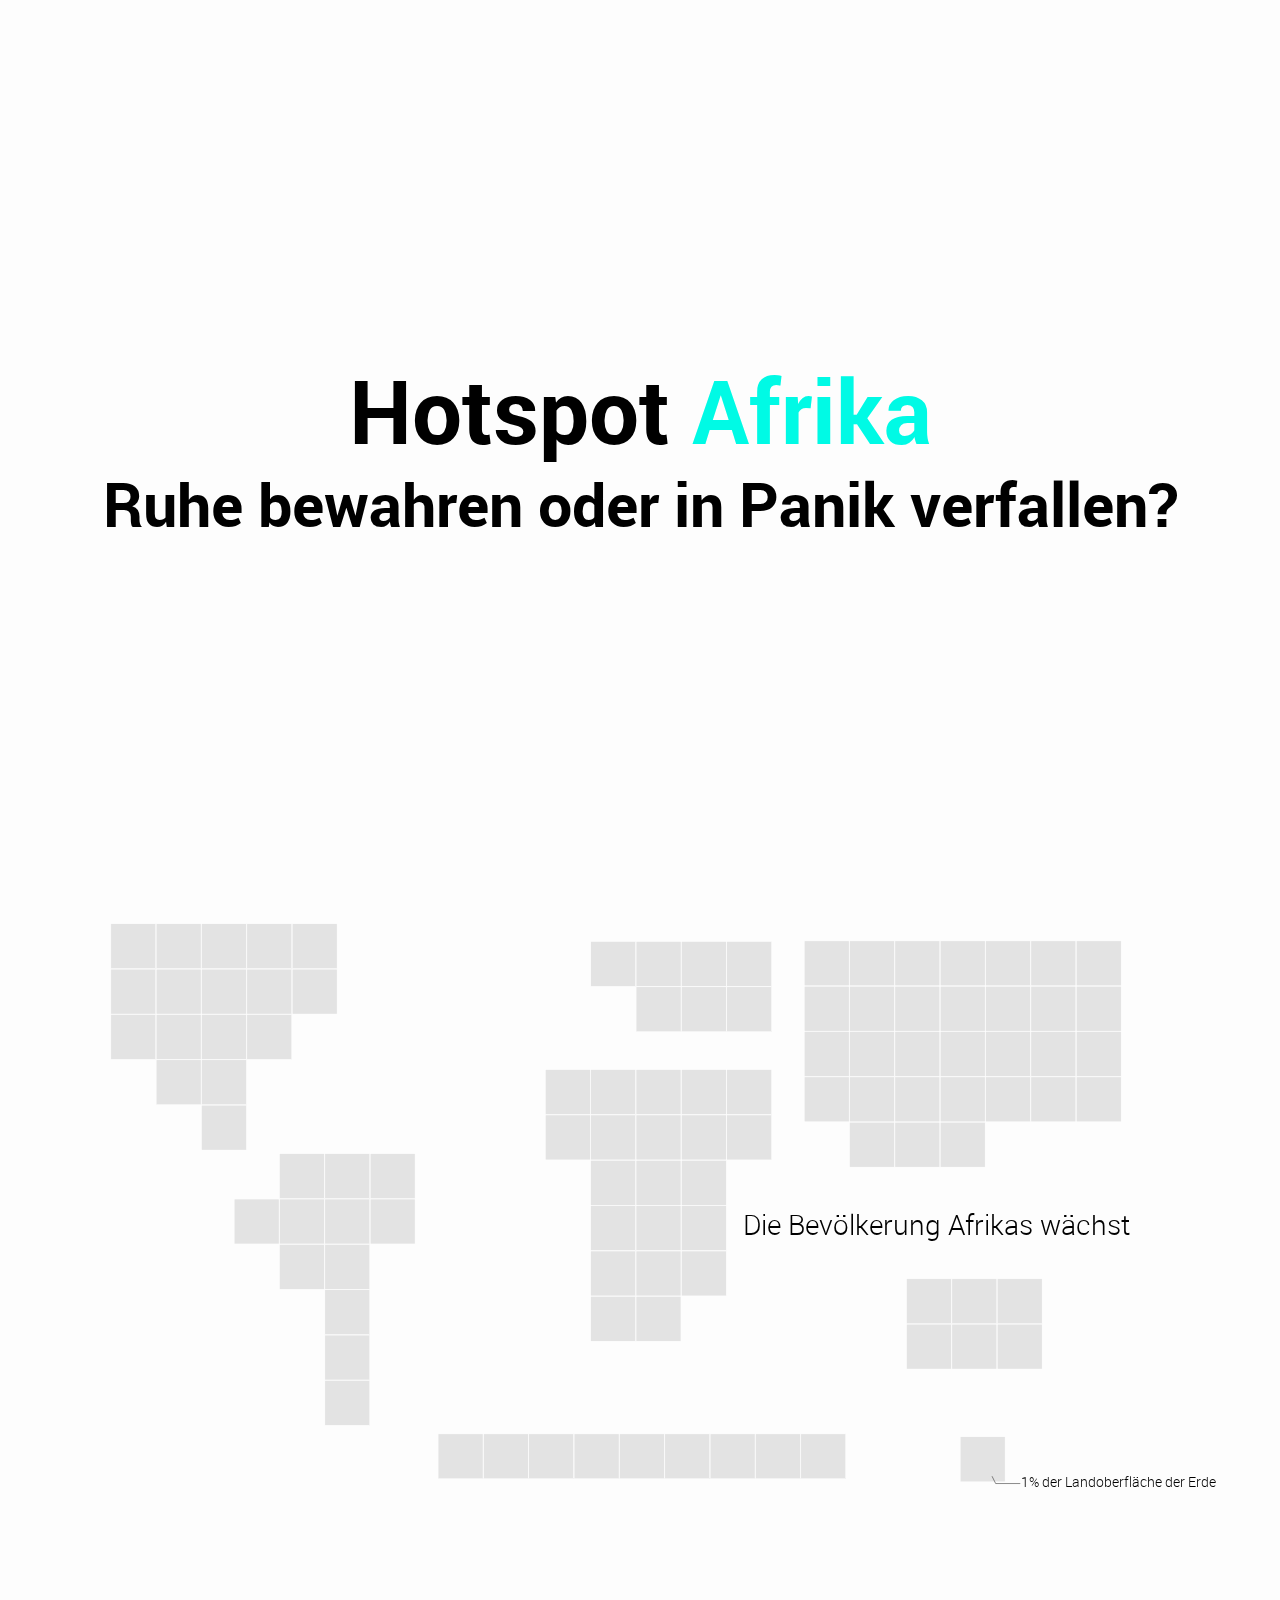
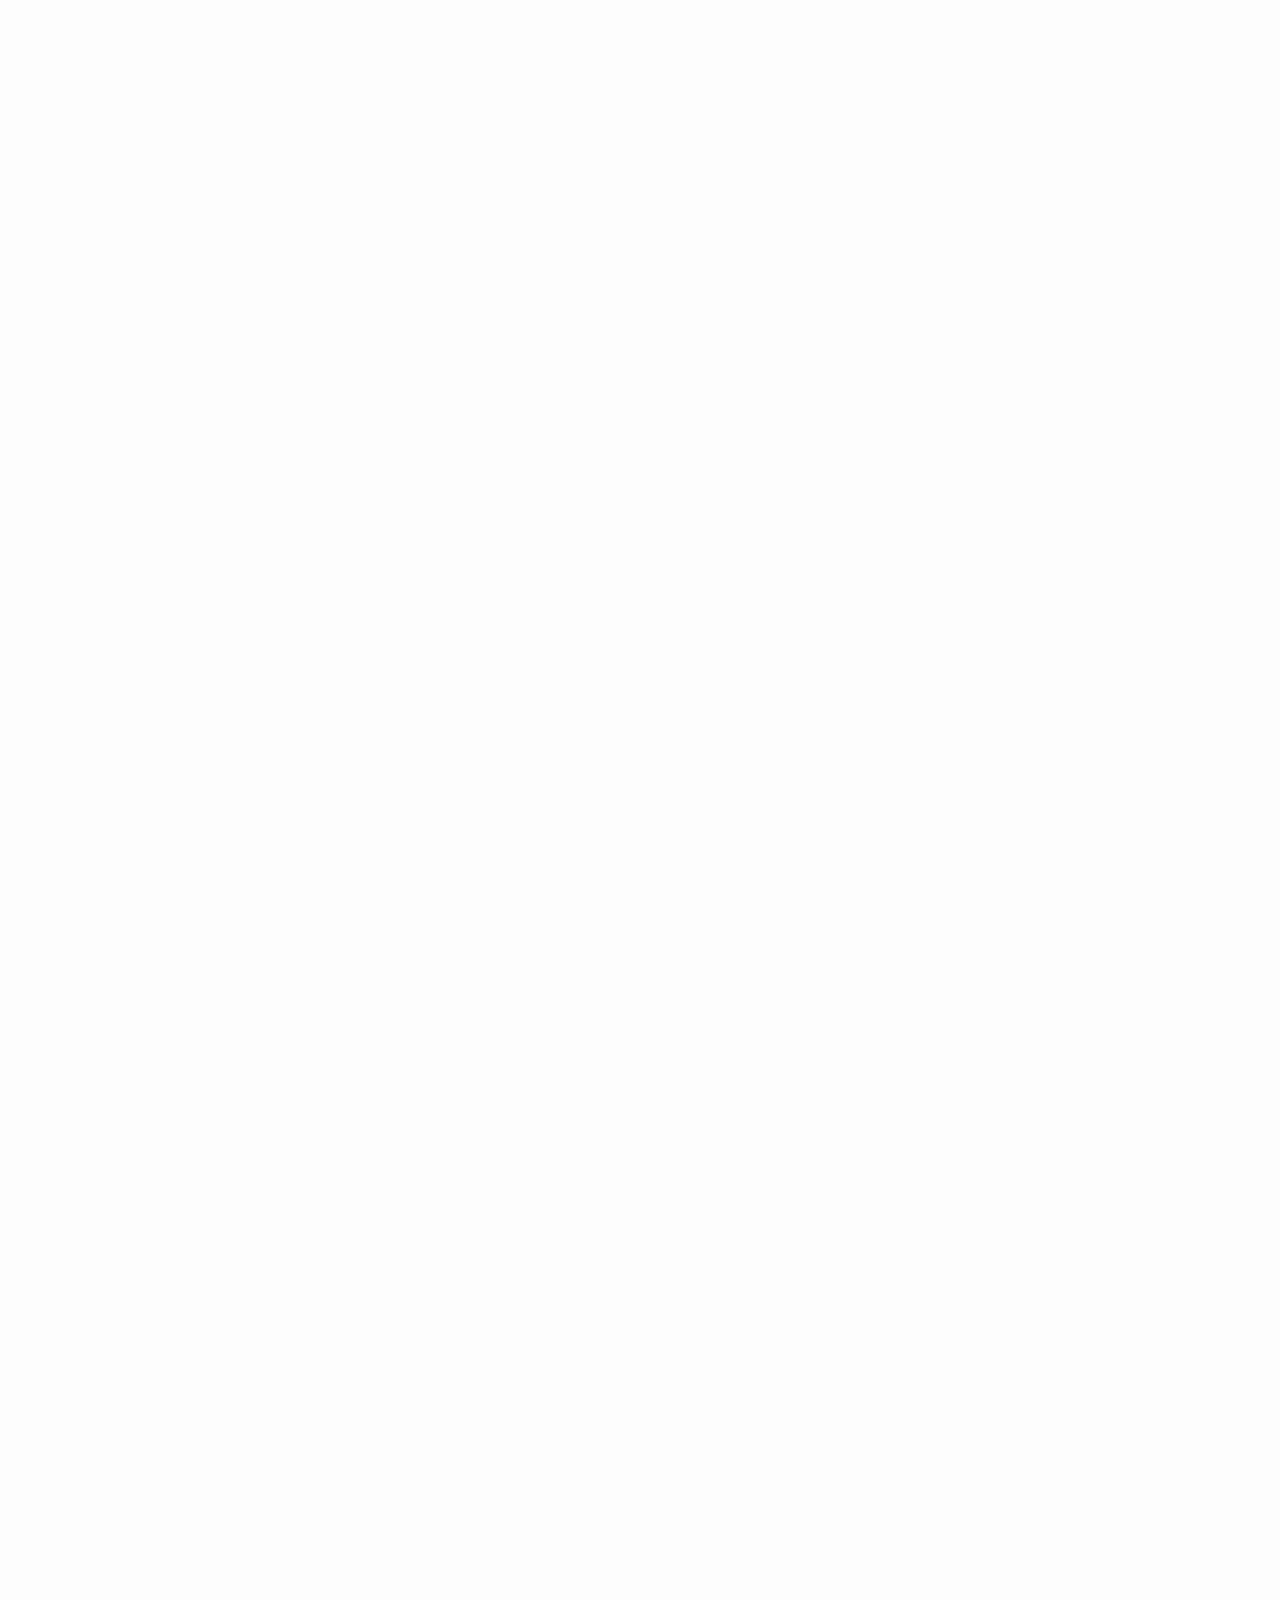
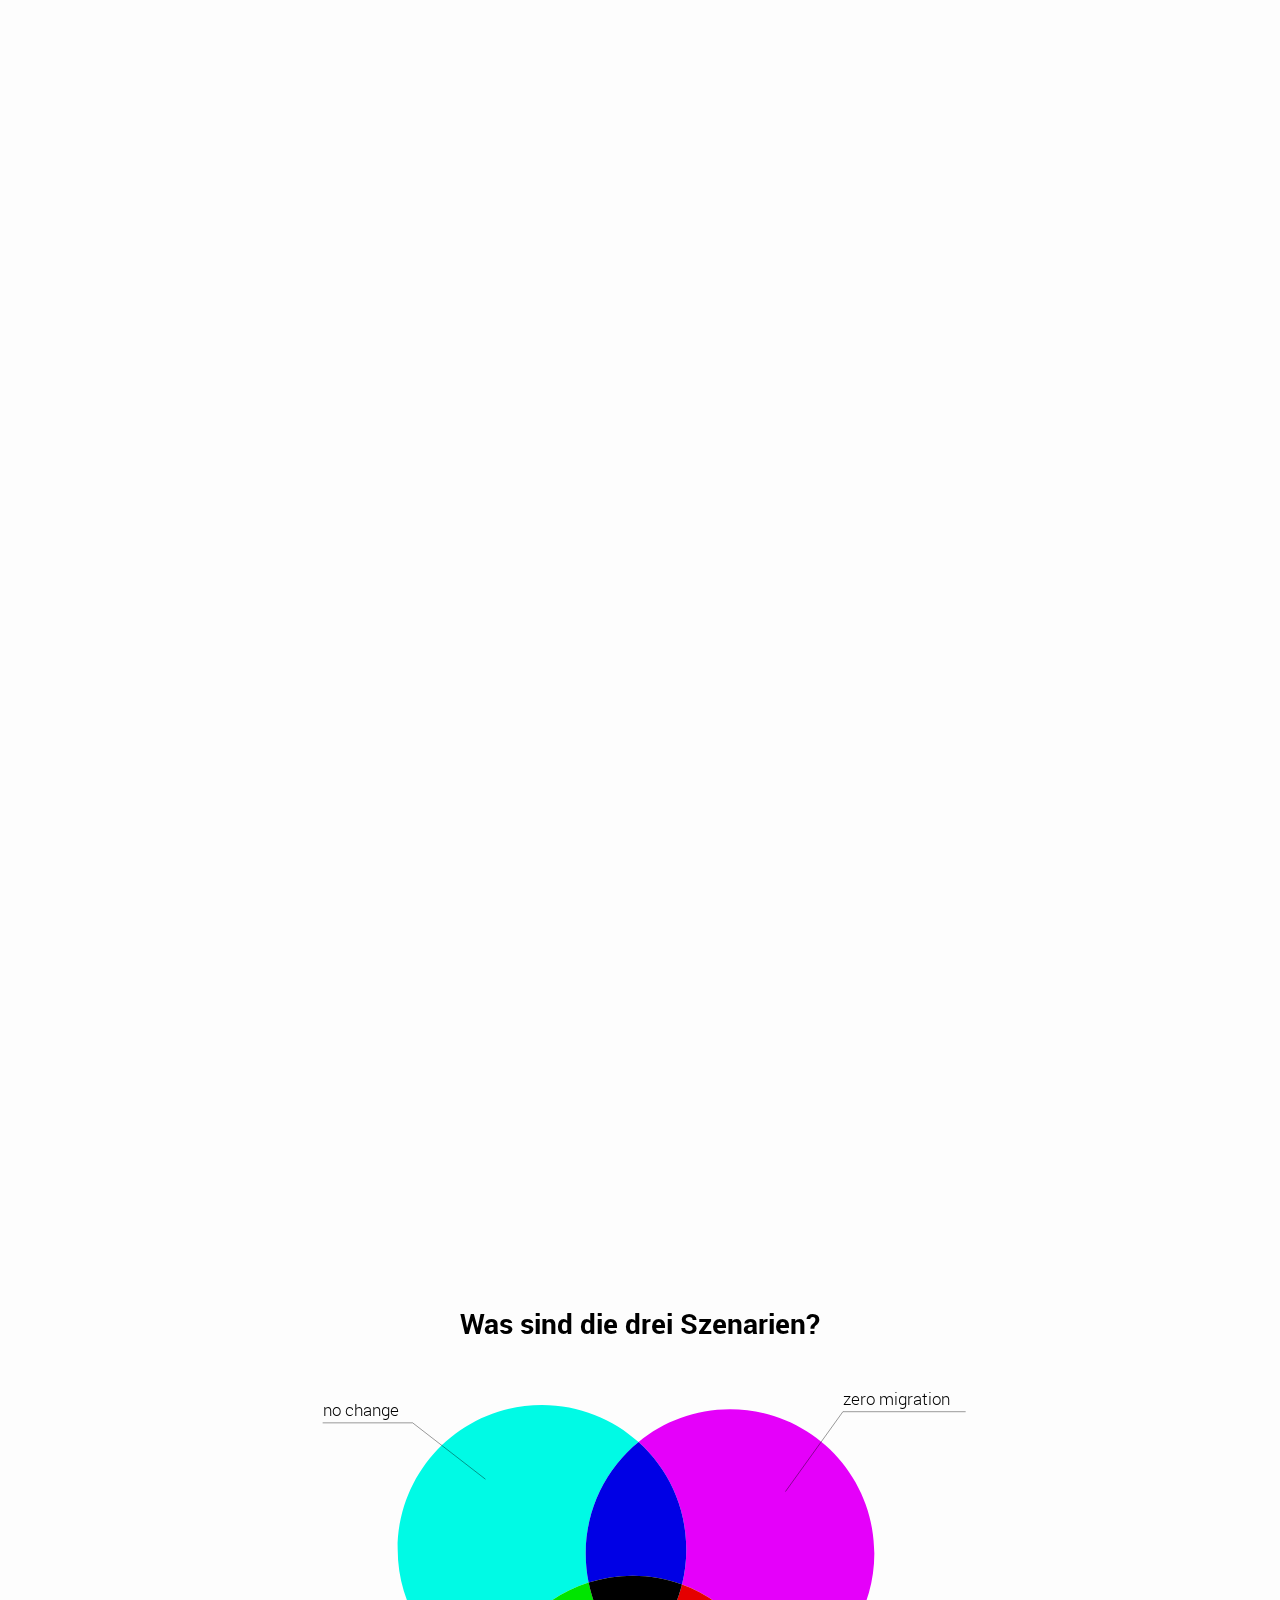
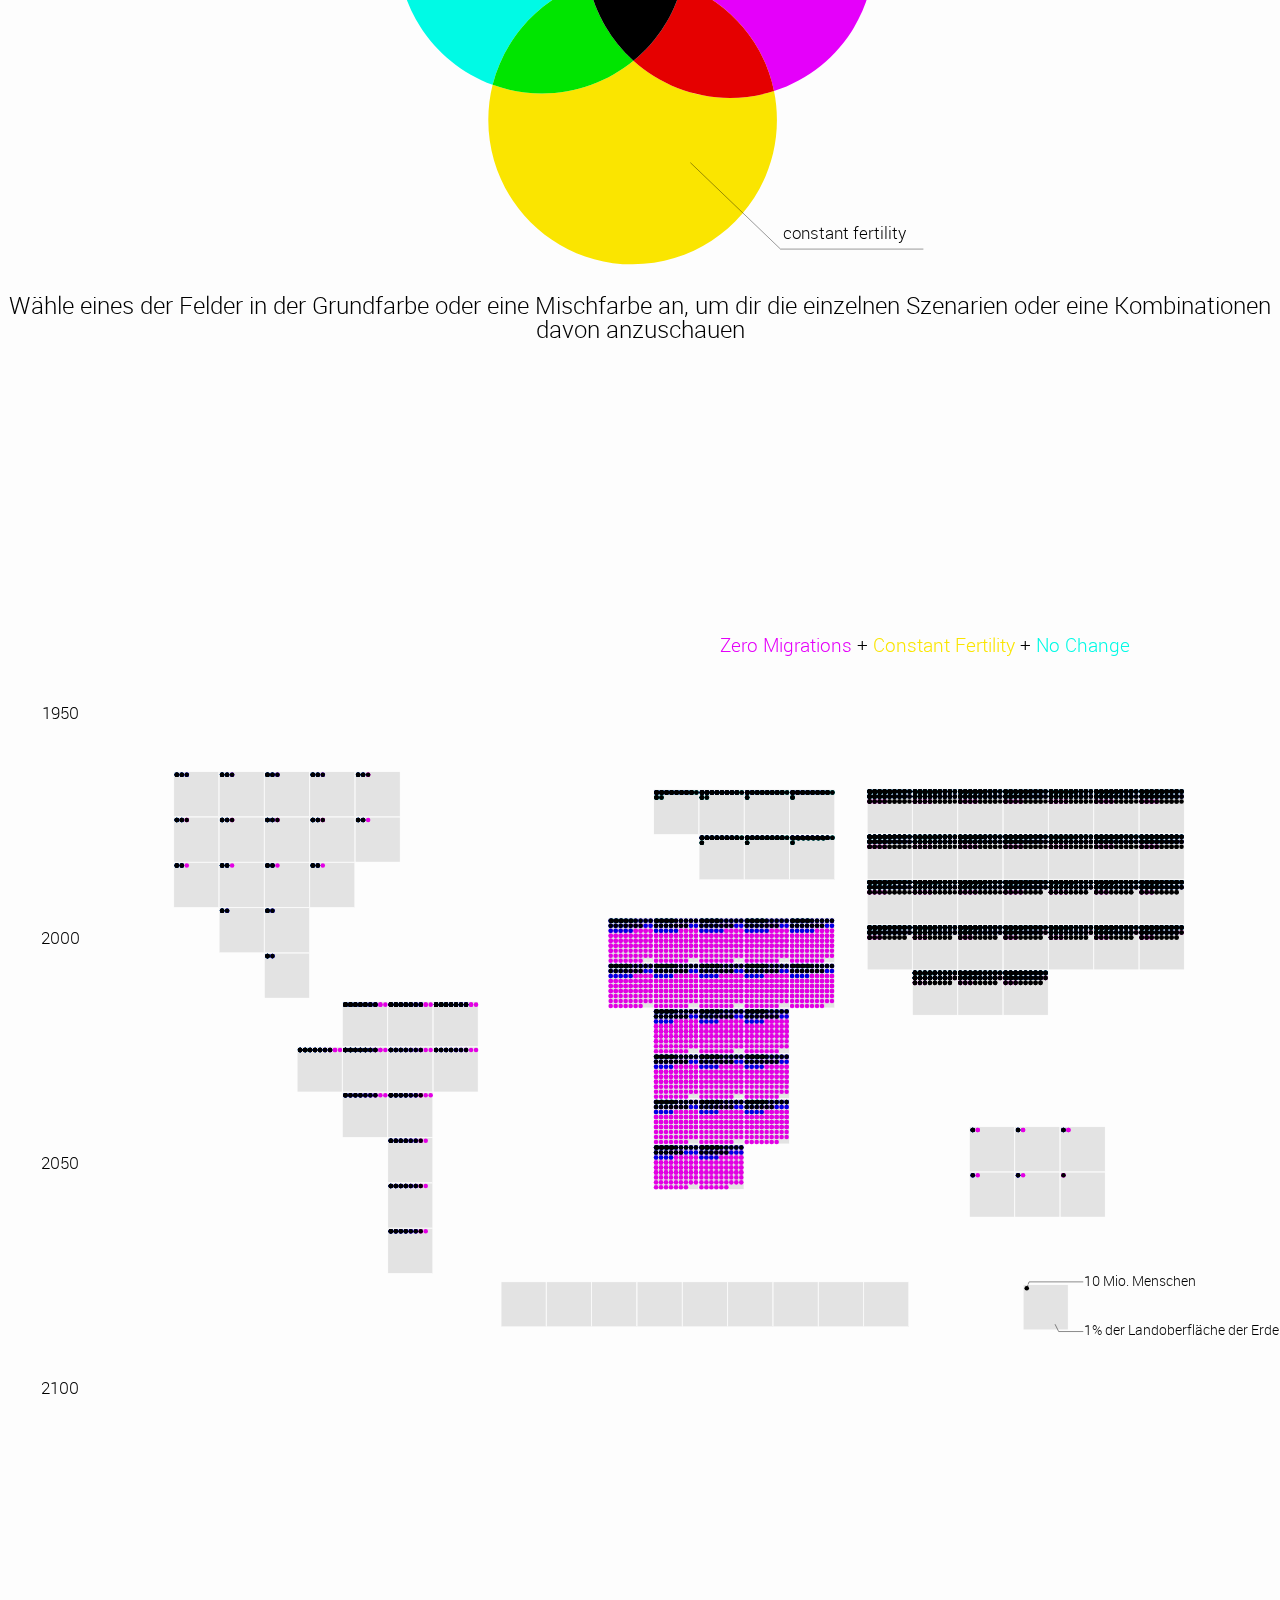
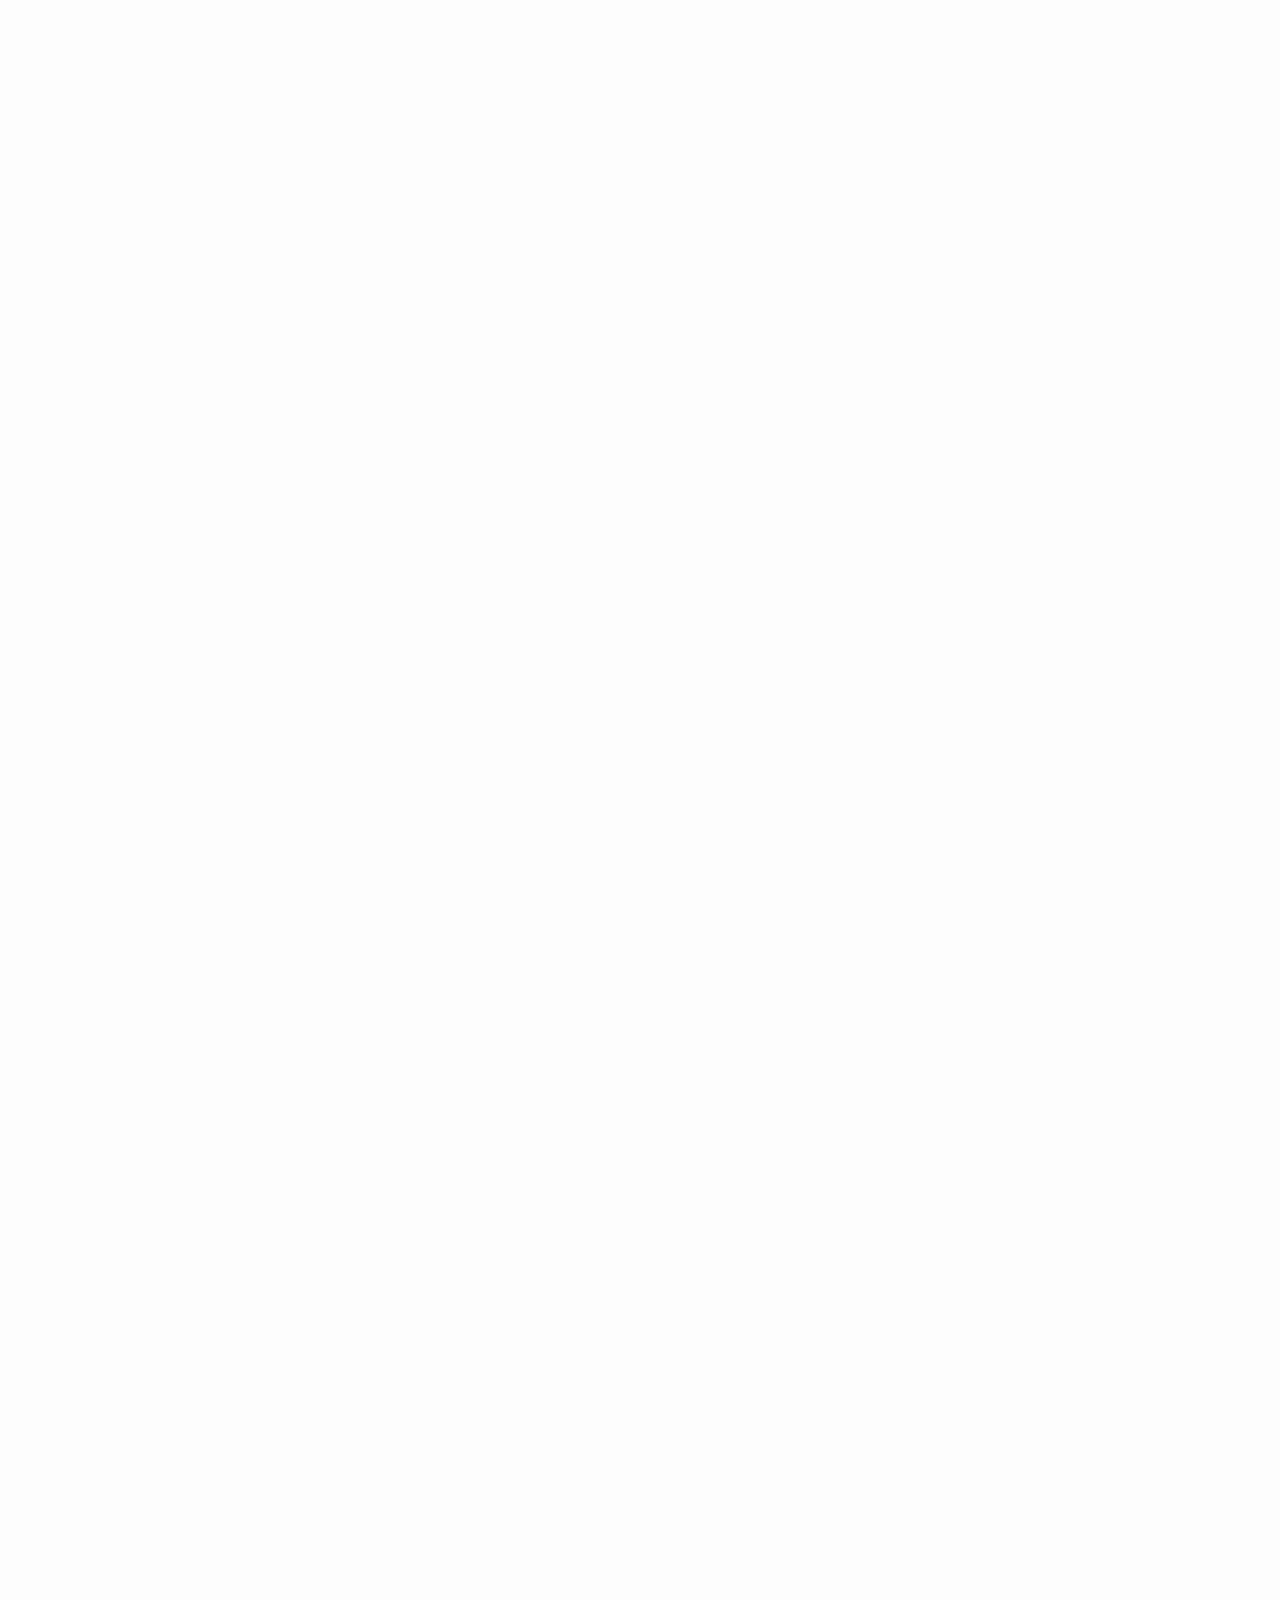
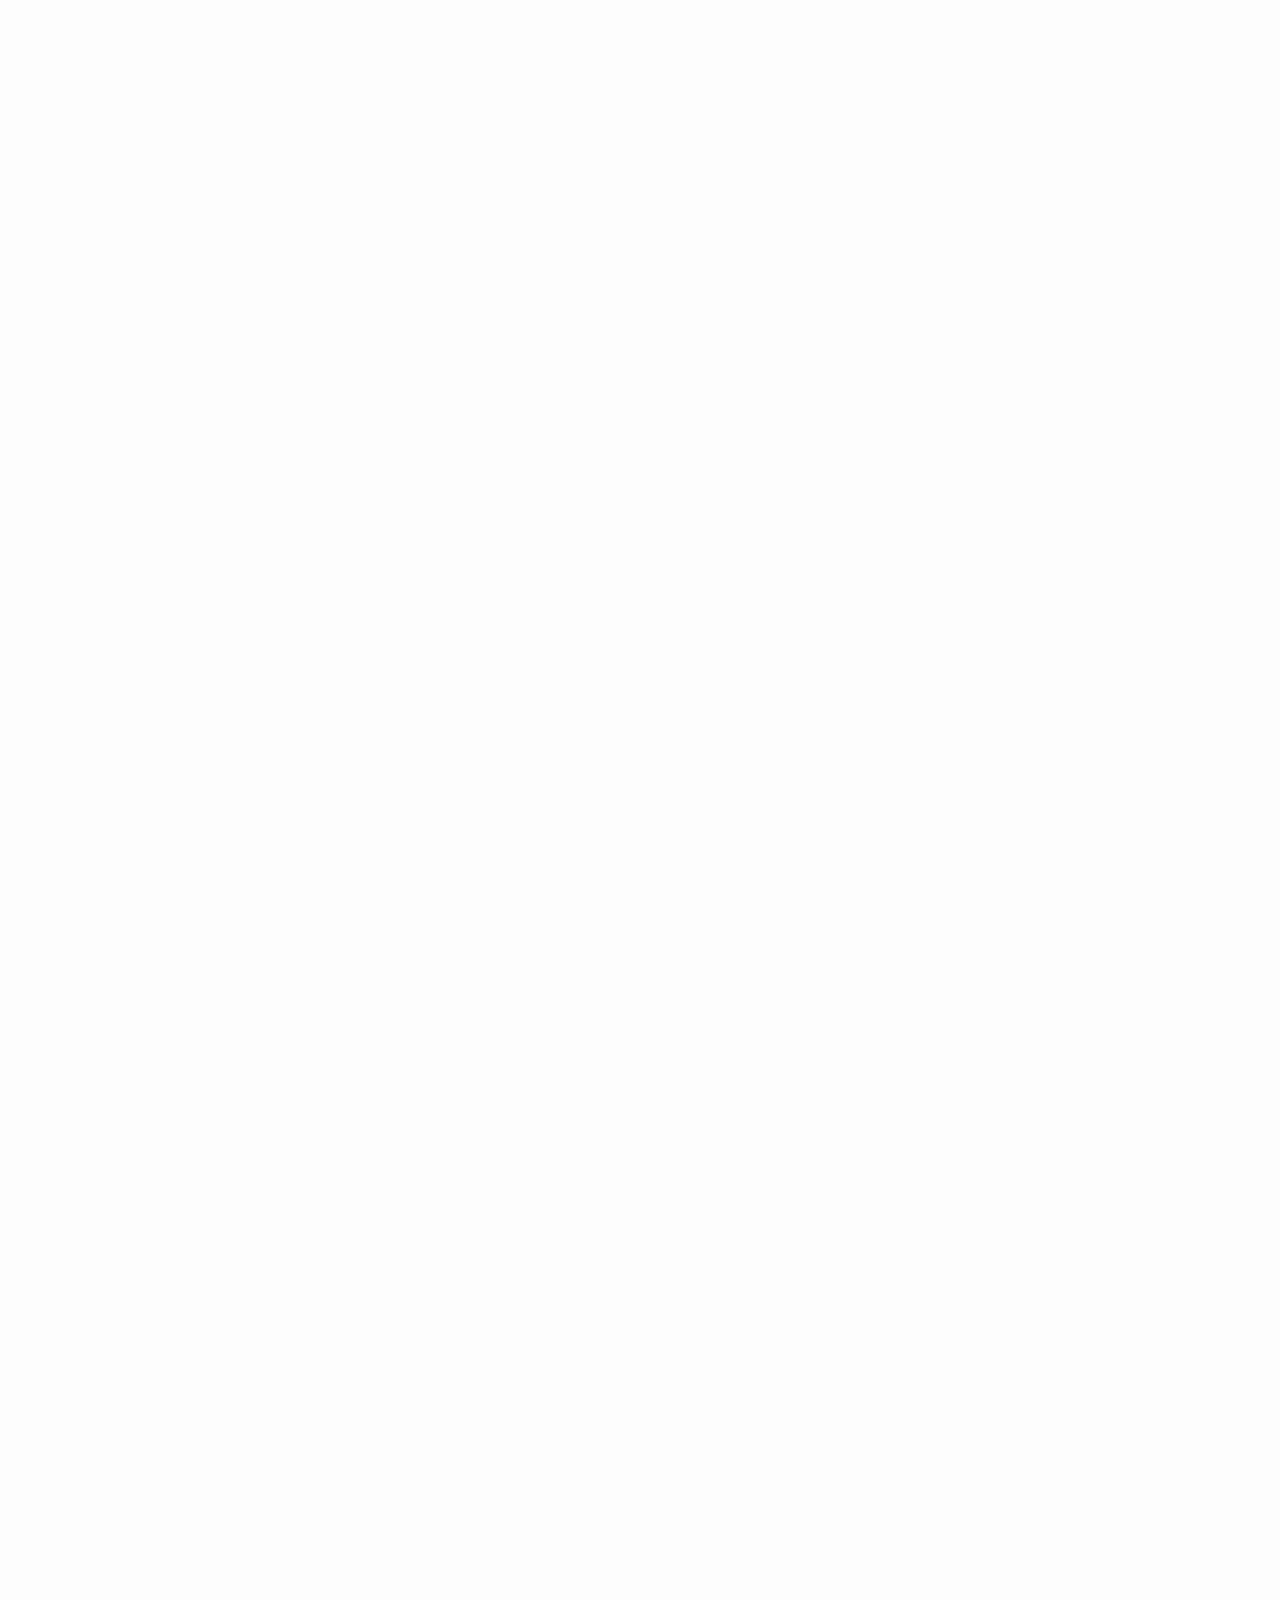
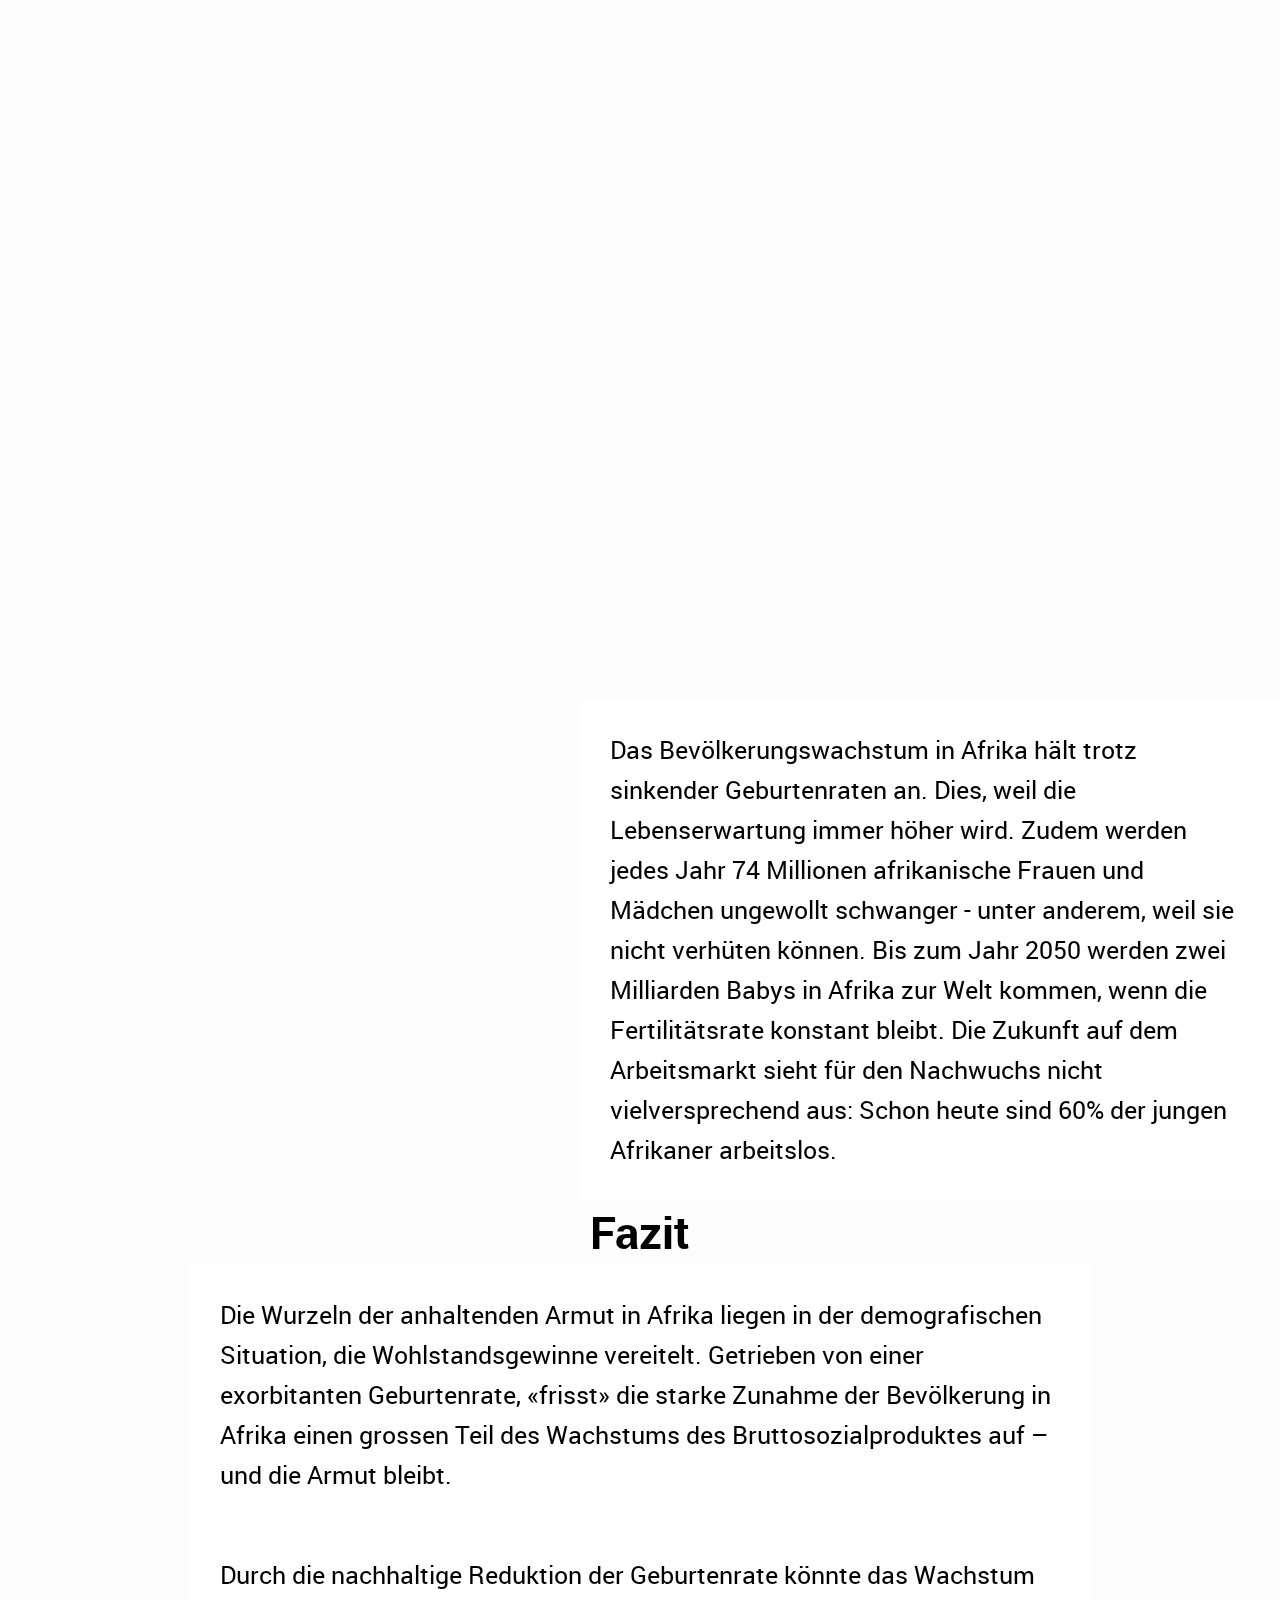
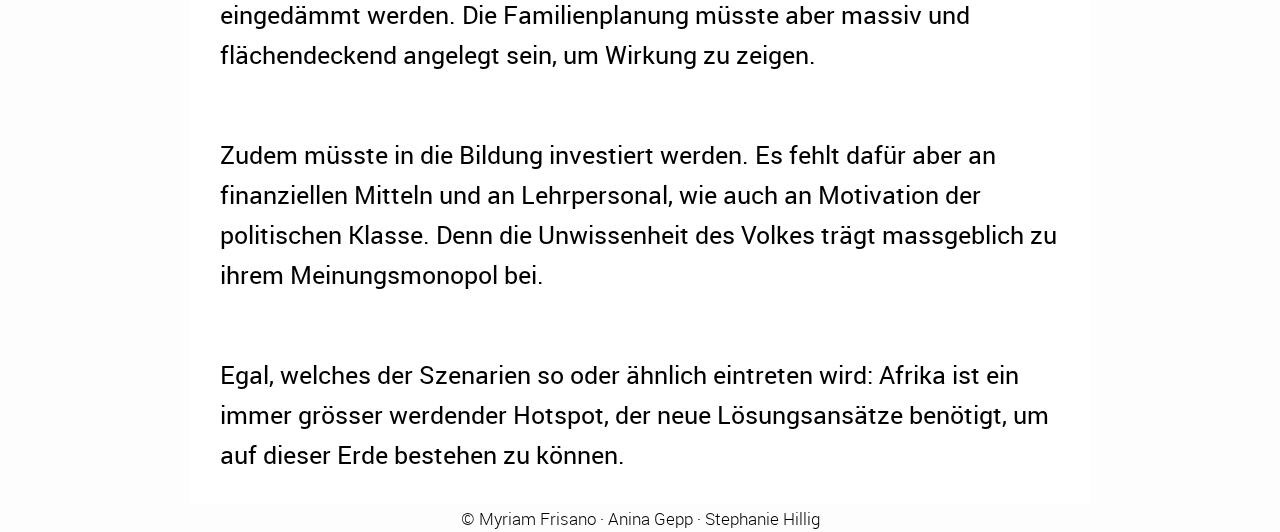
==== commit 03f4ecfe: "done with that fucking shit" ====
--- a/index.html
+++ b/index.html
@@ -7,604 +7,17608 @@
     <meta name="description" content="#{page.description}">
     <meta name="viewport" content="width=device-width, initial-scale=1">
     <meta name="author" content="#{page.author}">
-    <link rel="stylesheet" href="/css/main.css">
+    <link rel="stylesheet" href="css/main.css">
   </head>
   <!-- head end-->
   <body class="combo">
     <div class="title">
-      <h1>Hotspot Afrika</h1>
-      <h2>Keep calm oder Grund zur Panik?    </h2>
+      <div class="div">
+        <h1>Hotspot <span class="africa">Afrika</span></h1>
+        <h2>Ruhe bewahren oder in Panik verfallen?</h2>
+      </div>
     </div>
     <section class="start">
       <div class="percentage">
         <div class="map">
           <div class="svg-responsive"><?xml version="1.0" encoding="utf-8"?>
 <!-- Generator: Adobe Illustrator 21.1.0, SVG Export Plug-In . SVG Version: 6.00 Build 0)  -->
-<svg version="1.1" xmlns="http://www.w3.org/2000/svg" xmlns:xlink="http://www.w3.org/1999/xlink" x="0px" y="0px"
-	 viewBox="0 0 2546 1334" style="enable-background:new 0 0 2546 1334;" xml:space="preserve" id="percentage">
-<g id="Australia__x28_6_x25__x29_" class="ab0">
-	<g>
-		<rect x="1982.5" y="991.5" width="99" height="99"/>
-		<path class="ab1" d="M2081,992v98h-9h-10h-10h-10h-10h-10h-10h-10h-10h-9v-98h9h10h10h10h10h10h10h10h10H2081 M2082,991h-10h-10
-			h-10h-10h-10h-10h-10h-10h-10h-10v100h10h10h10h10h10h10h10h10h10h10V991L2082,991z"/>
+<svg version="1.1" id="main" xmlns="http://www.w3.org/2000/svg" xmlns:xlink="http://www.w3.org/1999/xlink" x="0px" y="0px"
+	 viewBox="0 0 2546 1334" style="enable-background:new 0 0 2546 1334;" xml:space="preserve">
+<g id="Continents">
+	<g id="Europe">
+		<rect id="surface_85_" x="1264" y="91.5" class="st0" width="99" height="99"/>
+		<rect id="surface_84_" x="1164" y="91.5" class="st0" width="99" height="99"/>
+		<rect id="surface_83_" x="1364" y="91.5" class="st0" width="99" height="99"/>
+		<rect id="surface_81_" x="1464" y="91.5" class="st0" width="99" height="99"/>
+		<rect id="surface_88_" x="1264" y="191.5" class="st0" width="99" height="99"/>
+		<rect id="surface_87_" x="1364" y="191.5" class="st0" width="99" height="99"/>
+		<rect id="surface_86_" x="1464" y="191.5" class="st0" width="99" height="99"/>
 	</g>
-	<g>
-		<rect x="2081.5" y="991.5" width="99" height="99"/>
-		<path class="ab1" d="M2180,992v98h-9h-10h-10h-10h-10h-10h-10h-10h-10h-9v-98h9h10h10h10h10h10h10h10h10H2180 M2181,991h-10h-10
-			h-10h-10h-10h-10h-10h-10h-10h-10v100h10h10h10h10h10h10h10h10h10h10V991L2181,991z"/>
+	<g id="Australia">
+		<rect id="surface_94_" x="1860.5" y="835.5" class="st0" width="99" height="99"/>
+		<rect id="surface_93_" x="1960.5" y="835.5" class="st0" width="99" height="99"/>
+		<rect id="surface_92_" x="2060.5" y="835.5" class="st0" width="99" height="99"/>
+		<rect id="surface_91_" x="1860.5" y="935.5" class="st0" width="99" height="99"/>
+		<rect id="surface_90_" x="1960.5" y="935.5" class="st0" width="99" height="99"/>
+		<rect id="surface_89_" x="2060.5" y="935.5" class="st0" width="99" height="99"/>
 	</g>
-	<g>
-		<rect x="1982.5" y="892.5" width="99" height="99"/>
-		<path class="ab1" d="M2081,893v98h-9h-10h-10h-10h-10h-10h-10h-10h-10h-9v-98h9h10h10h10h10h10h10h10h10H2081 M2082,892h-10h-10
-			h-10h-10h-10h-10h-10h-10h-10h-10v100h10h10h10h10h10h10h10h10h10h10V892L2082,892z"/>
+	<g id="South_America__x28_12_x25__x29_">
+		<rect id="surface_7_" x="477.5" y="559.6" class="st0" width="99" height="99"/>
+		<rect id="surface_5_" x="577.5" y="559.6" class="st0" width="99" height="99"/>
+		<rect id="surface_6_" x="677.5" y="559.6" class="st0" width="99" height="99"/>
+		<rect id="surface_15_" x="477.5" y="659.6" class="st0" width="99" height="99"/>
+		<rect id="surface_16_" x="377.5" y="659.6" class="st0" width="99" height="99"/>
+		<rect id="surface_14_" x="577.5" y="659.6" class="st0" width="99" height="99"/>
+		<rect id="surface_13_" x="677.5" y="659.6" class="st0" width="99" height="99"/>
+		<rect id="surface_19_" x="477.5" y="759.6" class="st0" width="99" height="99"/>
+		<rect id="surface_18_" x="577.5" y="759.6" class="st0" width="99" height="99"/>
+		<rect id="surface_17_" x="577.5" y="859.6" class="st0" width="99" height="99"/>
+		<rect id="surface_20_" x="577.5" y="959.6" class="st0" width="99" height="99"/>
+		<rect id="surface_21_" x="577.5" y="1059.6" class="st0" width="99" height="99"/>
 	</g>
-	<g>
-		<rect x="2081.5" y="892.5" width="99" height="99"/>
-		<path class="ab1" d="M2180,893v98h-9h-10h-10h-10h-10h-10h-10h-10h-10h-9v-98h9h10h10h10h10h10h10h10h10H2180 M2181,892h-10h-10
-			h-10h-10h-10h-10h-10h-10h-10h-10v100h10h10h10h10h10h10h10h10h10h10V892L2181,892z"/>
+	<g id="North_America__x28_17_x29_">
+		<rect id="surface_4_" x="205.5" y="52.5" class="st0" width="99" height="99"/>
+		<rect id="surface_3_" x="105.5" y="52.5" class="st0" width="99" height="99"/>
+		<rect id="surface_2_" x="305.5" y="52.5" class="st0" width="99" height="99"/>
+		<rect id="surface_1_" x="405.5" y="52.5" class="st0" width="99" height="99"/>
+		<rect id="surface_8_" x="505.5" y="52.5" class="st0" width="99" height="99"/>
+		<rect id="surface_22_" x="205.5" y="152.5" class="st0" width="99" height="99"/>
+		<rect id="surface_12_" x="105.5" y="152.5" class="st0" width="99" height="99"/>
+		<rect id="surface_11_" x="305.5" y="152.5" class="st0" width="99" height="99"/>
+		<rect id="surface_10_" x="405.5" y="152.5" class="st0" width="99" height="99"/>
+		<rect id="surface_26_" x="205.5" y="252.5" class="st0" width="99" height="99"/>
+		<rect id="surface_25_" x="105.5" y="252.5" class="st0" width="99" height="99"/>
+		<rect id="surface_24_" x="305.5" y="252.5" class="st0" width="99" height="99"/>
+		<rect id="surface_28_" x="205.5" y="352.5" class="st0" width="99" height="99"/>
+		<rect id="surface_27_" x="305.5" y="352.5" class="st0" width="99" height="99"/>
+		<rect id="surface_29_" x="305.5" y="452.5" class="st0" width="99" height="99"/>
+		<rect id="surface_23_" x="405.5" y="252.5" class="st0" width="99" height="99"/>
+		<rect id="surface_9_" x="505.5" y="152.5" class="st0" width="99" height="99"/>
 	</g>
-	<g>
-		<rect x="2180.5" y="892.5" width="99" height="99"/>
-		<path class="ab1" d="M2279,893v98h-9h-10h-10h-10h-10h-10h-10h-10h-10h-9v-98h9h10h10h10h10h10h10h10h10H2279 M2280,892h-10h-10
-			h-10h-10h-10h-10h-10h-10h-10h-10v100h10h10h10h10h10h10h10h10h10h10V892L2280,892z"/>
+	<g id="Africa">
+		<rect id="surface_34_" x="1163.9" y="374.2" class="st0" width="99" height="99"/>
+		<rect id="surface_33_" x="1063.9" y="374.2" class="st0" width="99" height="99"/>
+		<rect id="surface_32_" x="1263.9" y="374.2" class="st0" width="99" height="99"/>
+		<rect id="surface_31_" x="1363.9" y="374.2" class="st0" width="99" height="99"/>
+		<rect id="surface_30_" x="1463.9" y="374.2" class="st0" width="99" height="99"/>
+		<rect id="surface_39_" x="1163.9" y="474.2" class="st0" width="99" height="99"/>
+		<rect id="surface_38_" x="1063.9" y="474.2" class="st0" width="99" height="99"/>
+		<rect id="surface_37_" x="1263.9" y="474.2" class="st0" width="99" height="99"/>
+		<rect id="surface_36_" x="1363.9" y="474.2" class="st0" width="99" height="99"/>
+		<rect id="surface_42_" x="1163.9" y="574.2" class="st0" width="99" height="99"/>
+		<rect id="surface_41_" x="1263.9" y="574.2" class="st0" width="99" height="99"/>
+		<rect id="surface_40_" x="1363.9" y="574.2" class="st0" width="99" height="99"/>
+		<rect id="surface_45_" x="1163.9" y="674.2" class="st0" width="99" height="99"/>
+		<rect id="surface_44_" x="1263.9" y="674.2" class="st0" width="99" height="99"/>
+		<rect id="surface_43_" x="1363.9" y="674.2" class="st0" width="99" height="99"/>
+		<rect id="surface_48_" x="1163.9" y="774.2" class="st0" width="99" height="99"/>
+		<rect id="surface_47_" x="1263.9" y="774.2" class="st0" width="99" height="99"/>
+		<rect id="surface_50_" x="1163.9" y="874.2" class="st0" width="99" height="99"/>
+		<rect id="surface_49_" x="1263.9" y="874.2" class="st0" width="99" height="99"/>
+		<rect id="surface_46_" x="1363.9" y="774.2" class="st0" width="99" height="99"/>
+		<rect id="surface_35_" x="1463.9" y="474.2" class="st0" width="99" height="99"/>
 	</g>
-	<g>
-		<rect x="2180.5" y="991.5" width="99" height="99"/>
-		<path class="ab1" d="M2279,992v98h-9h-10h-10h-10h-10h-10h-10h-10h-10h-9v-98h9h10h10h10h10h10h10h10h10H2279 M2280,991h-10h-10
-			h-10h-10h-10h-10h-10h-10h-10h-10v100h10h10h10h10h10h10h10h10h10h10V991L2280,991z"/>
+	<g id="Asia">
+		<rect id="surface_55_" x="1734.8" y="90.2" class="st0" width="99" height="99"/>
+		<rect id="surface_54_" x="1634.8" y="90.2" class="st0" width="99" height="99"/>
+		<rect id="surface_53_" x="1834.8" y="90.2" class="st0" width="99" height="99"/>
+		<rect id="surface_52_" x="1934.8" y="90.2" class="st0" width="99" height="99"/>
+		<rect id="surface_51_" x="2034.8" y="90.2" class="st0" width="99" height="99"/>
+		<rect id="surface_57_" x="2134.8" y="90.2" class="st0" width="99" height="99"/>
+		<rect id="surface_56_" x="2234.8" y="90.2" class="st0" width="99" height="99"/>
+		<rect id="surface_64_" x="1734.8" y="190.2" class="st0" width="99" height="99"/>
+		<rect id="surface_63_" x="1634.8" y="190.2" class="st0" width="99" height="99"/>
+		<rect id="surface_62_" x="1834.8" y="190.2" class="st0" width="99" height="99"/>
+		<rect id="surface_61_" x="1934.8" y="190.2" class="st0" width="99" height="99"/>
+		<rect id="surface_60_" x="2034.8" y="190.2" class="st0" width="99" height="99"/>
+		<rect id="surface_59_" x="2134.8" y="190.2" class="st0" width="99" height="99"/>
+		<rect id="surface_58_" x="2234.8" y="190.2" class="st0" width="99" height="99"/>
+		<rect id="surface_71_" x="1734.8" y="290.2" class="st0" width="99" height="99"/>
+		<rect id="surface_70_" x="1634.8" y="290.2" class="st0" width="99" height="99"/>
+		<rect id="surface_69_" x="1834.8" y="290.2" class="st0" width="99" height="99"/>
+		<rect id="surface_68_" x="1934.8" y="290.2" class="st0" width="99" height="99"/>
+		<rect id="surface_67_" x="2034.8" y="290.2" class="st0" width="99" height="99"/>
+		<rect id="surface_66_" x="2134.8" y="290.2" class="st0" width="99" height="99"/>
+		<rect id="surface_65_" x="2234.8" y="290.2" class="st0" width="99" height="99"/>
+		<rect id="surface_78_" x="1734.8" y="390.2" class="st0" width="99" height="99"/>
+		<rect id="surface_77_" x="1634.8" y="390.2" class="st0" width="99" height="99"/>
+		<rect id="surface_76_" x="1834.8" y="390.2" class="st0" width="99" height="99"/>
+		<rect id="surface_75_" x="1934.8" y="390.2" class="st0" width="99" height="99"/>
+		<rect id="surface_82_" x="1734.8" y="490.2" class="st0" width="99" height="99"/>
+		<rect id="surface_80_" x="1834.8" y="490.2" class="st0" width="99" height="99"/>
+		<rect id="surface_79_" x="1934.8" y="490.2" class="st0" width="99" height="99"/>
+		<rect id="surface_74_" x="2034.8" y="390.2" class="st0" width="99" height="99"/>
+		<rect id="surface_73_" x="2134.8" y="390.2" class="st0" width="99" height="99"/>
+		<rect id="surface_72_" x="2234.8" y="390.2" class="st0" width="99" height="99"/>
+	</g>
+	<g id="Antarctica">
+		<rect id="surface_101_" x="927.3" y="1177.5" class="st0" width="99" height="99"/>
+		<rect id="surface_100_" x="827.3" y="1177.5" class="st0" width="99" height="99"/>
+		<rect id="surface_99_" x="1027.3" y="1177.5" class="st0" width="99" height="99"/>
+		<rect id="surface_98_" x="1127.3" y="1177.5" class="st0" width="99" height="99"/>
+		<rect id="surface_97_" x="1227.3" y="1177.5" class="st0" width="99" height="99"/>
+		<rect id="surface_96_" x="1327.3" y="1177.5" class="st0" width="99" height="99"/>
+		<rect id="surface_95_" x="1427.3" y="1177.5" class="st0" width="99" height="99"/>
+		<rect id="surface_103_" x="1527.3" y="1177.5" class="st0" width="99" height="99"/>
+		<rect id="surface_102_" x="1627.3" y="1177.5" class="st0" width="99" height="99"/>
 	</g>
 </g>
-<g id="Europe__x28_7_x25__x29_" class="ab0">
-	<g>
-		<rect x="1169.5" y="88.5" width="99" height="99"/>
-		<path class="ab1" d="M1268,89v98h-9h-10h-10h-10h-10h-10h-10h-10h-10h-9V89h9h10h10h10h10h10h10h10h10H1268 M1269,88h-10h-10h-10
-			h-10h-10h-10h-10h-10h-10h-10v100h10h10h10h10h10h10h10h10h10h10V88L1269,88z"/>
+<g id="Legende">
+	<g id="Bevölkerung">
+		<circle cx="1986.6" cy="1191.5" r="5"/>
+		<polyline class="st1" points="1986.6,1191.5 1991.6,1177.5 2111.3,1177.5 		"/>
+		<text transform="matrix(1 0 0 1 2113.9629 1185.8859)" class="st2 st3">10 Mio.  Menschen</text>
 	</g>
-	<g>
-		<rect x="1267.5" y="89.5" width="99" height="99"/>
-		<path class="ab1" d="M1366,90v98h-9h-10h-10h-10h-10h-10h-10h-10h-10h-9V90h9h10h10h10h10h10h10h10h10H1366 M1367,89h-10h-10h-10
-			h-10h-10h-10h-10h-10h-10h-10v100h10h10h10h10h10h10h10h10h10h10V89L1367,89z"/>
-	</g>
-	<g>
-		<rect x="1366.5" y="88.5" width="99" height="99"/>
-		<path class="ab1" d="M1465,89v98h-9h-10h-10h-10h-10h-10h-10h-10h-10h-9V89h9h10h10h10h10h10h10h10h10H1465 M1466,88h-10h-10h-10
-			h-10h-10h-10h-10h-10h-10h-10v100h10h10h10h10h10h10h10h10h10h10V88L1466,88z"/>
-	</g>
-	<g>
-		<rect x="1267.5" y="189.5" width="99" height="99"/>
-		<path class="ab1" d="M1366,190v98h-9h-10h-10h-10h-10h-10h-10h-10h-10h-9v-98h9h10h10h10h10h10h10h10h10H1366 M1367,189h-10h-10
-			h-10h-10h-10h-10h-10h-10h-10h-10v100h10h10h10h10h10h10h10h10h10h10V189L1367,189z"/>
-	</g>
-	<g>
-		<rect x="1366.5" y="188.5" width="99" height="99"/>
-		<path class="ab1" d="M1465,189v98h-9h-10h-10h-10h-10h-10h-10h-10h-10h-9v-98h9h10h10h10h10h10h10h10h10H1465 M1466,188h-10h-10
-			h-10h-10h-10h-10h-10h-10h-10h-10v100h10h10h10h10h10h10h10h10h10h10V188L1466,188z"/>
-	</g>
-	<g>
-		<rect x="1464.5" y="89.5" width="99" height="99"/>
-		<path class="ab1" d="M1563,90v98h-9h-10h-10h-10h-10h-10h-10h-10h-10h-9V90h9h10h10h10h10h10h10h10h10H1563 M1564,89h-10h-10h-10
-			h-10h-10h-10h-10h-10h-10h-10v100h10h10h10h10h10h10h10h10h10h10V89L1564,89z"/>
-	</g>
-	<g>
-		<rect x="1464.5" y="188.5" width="99" height="99"/>
-		<path class="ab1" d="M1563,189v98h-9h-10h-10h-10h-10h-10h-10h-10h-10h-9v-98h9h10h10h10h10h10h10h10h10H1563 M1564,188h-10h-10
-			h-10h-10h-10h-10h-10h-10h-10h-10v100h10h10h10h10h10h10h10h10h10h10V188L1564,188z"/>
+	<g id="fläche">
+		<g class="st4">
+			<rect x="1978.8" y="1183.8" width="99" height="99"/>
+			<path class="st5" d="M2077.3,1184.3v98h-9h-10h-10h-10h-10h-10h-10h-10h-10h-9v-98h9h10h10h10h10h10h10h10h10H2077.3
+				 M2078.3,1183.3h-10h-10h-10h-10h-10h-10h-10h-10h-10h-10v100h10h10h10h10h10h10h10h10h10h10V1183.3L2078.3,1183.3z"/>
+		</g>
+		<polyline class="st1" points="2049,1270.9 2057,1287 2111.3,1287 		"/>
+		<text transform="matrix(1 0 0 1 2113.9624 1295.1182)" class="st2 st3">1% der Landoberfläche der Erde </text>
 	</g>
 </g>
-<g id="Antarctica__x28_9_x25__x29_" class="ab0">
-	<g>
-		<rect x="841.5" y="1177.5" width="99" height="99"/>
-		<path class="ab1" d="M940,1178v98h-9h-10h-10h-10h-10h-10h-10h-10h-10h-9v-98h9h10h10h10h10h10h10h10h10H940 M941,1177h-10h-10
-			h-10h-10h-10h-10h-10h-10h-10h-10v100h10h10h10h10h10h10h10h10h10h10V1177L941,1177z"/>
+<g id="Percentage">
+	<text transform="matrix(1 0 0 1 413.909 535.6999)" class="st2 st3">17%</text>
+	<text transform="matrix(1 0 0 1 1572.4545 284.5003)" class="st2 st3">7%</text>
+	<text transform="matrix(1 0 0 1 690.1818 1149.4996)" class="st2 st3">12%</text>
+	<text transform="matrix(1 0 0 1 1373.5454 966.5002)" class="st2 st3">20%</text>
+	<text transform="matrix(1 0 0 1 2049.9521 579.5034)" class="st2 st3">30%</text>
+	<text transform="matrix(1 0 0 1 2168.7705 1029.0001)" class="st2 st3">6%</text>
+	<text transform="matrix(1 0 0 1 1727.9999 1270.8892)" class="st2 st3">9%</text>
+</g>
+<g id="AfrikaMsg">
+	<text transform="matrix(1 0 0 1 1500 738.7901)" class="st2 st6">Die Bevölkerung Afrikas wächst</text>
+</g>
+<g id="years">
+	<g id="1950" class="nf">
+		<g id="nochange" class="szenario nochange nozero constantno combo">
+			<g id="Asia_1_">
+				<circle class="st7" cx="1642" cy="97" r="5"/>
+				<circle class="st7" cx="1653" cy="97" r="5"/>
+				<circle class="st7" cx="1664" cy="97" r="5"/>
+				<circle class="st7" cx="1675" cy="97" r="5"/>
+				<circle class="st7" cx="1686" cy="97" r="5"/>
+				<circle class="st7" cx="1742" cy="97" r="5"/>
+				<circle class="st7" cx="1753" cy="97" r="5"/>
+				<circle class="st7" cx="1764" cy="97" r="5"/>
+				<circle class="st7" cx="1775" cy="97" r="5"/>
+				<circle class="st7" cx="1786" cy="97" r="5"/>
+				<circle class="st7" cx="1842" cy="97" r="5"/>
+				<circle class="st7" cx="1853" cy="97" r="5"/>
+				<circle class="st7" cx="1864" cy="97" r="5"/>
+				<circle class="st7" cx="1875" cy="97" r="5"/>
+				<circle class="st7" cx="1886" cy="97" r="5"/>
+				<circle class="st7" cx="1942" cy="97" r="5"/>
+				<circle class="st7" cx="1953" cy="97" r="5"/>
+				<circle class="st7" cx="1964" cy="97" r="5"/>
+				<circle class="st7" cx="1975" cy="97" r="5"/>
+				<circle class="st7" cx="1986" cy="97" r="5"/>
+				<circle class="st7" cx="2042" cy="97" r="5"/>
+				<circle class="st7" cx="2053" cy="97" r="5"/>
+				<circle class="st7" cx="2064" cy="97" r="5"/>
+				<circle class="st7" cx="2075" cy="97" r="5"/>
+				<circle class="st7" cx="2086" cy="97" r="5"/>
+				<circle class="st7" cx="2142" cy="97" r="5"/>
+				<circle class="st7" cx="2153" cy="97" r="5"/>
+				<circle class="st7" cx="2164" cy="97" r="5"/>
+				<circle class="st7" cx="2175" cy="97" r="5"/>
+				<circle class="st7" cx="2186" cy="97" r="5"/>
+				<circle class="st7" cx="2242" cy="97" r="5"/>
+				<circle class="st7" cx="2253" cy="97" r="5"/>
+				<circle class="st7" cx="2264" cy="97" r="5"/>
+				<circle class="st7" cx="2275" cy="97" r="5"/>
+				<circle class="st7" cx="2286" cy="97" r="5"/>
+				<circle class="st7" cx="1642" cy="197" r="5"/>
+				<circle class="st7" cx="1653" cy="197" r="5"/>
+				<circle class="st7" cx="1664" cy="197" r="5"/>
+				<circle class="st7" cx="1675" cy="197" r="5"/>
+				<circle class="st7" cx="1686" cy="197" r="5"/>
+				<circle class="st7" cx="1742" cy="197" r="5"/>
+				<circle class="st7" cx="1753" cy="197" r="5"/>
+				<circle class="st7" cx="1764" cy="197" r="5"/>
+				<circle class="st7" cx="1775" cy="197" r="5"/>
+				<circle class="st7" cx="1786" cy="197" r="5"/>
+				<circle class="st7" cx="1842" cy="197" r="5"/>
+				<circle class="st7" cx="1853" cy="197" r="5"/>
+				<circle class="st7" cx="1864" cy="197" r="5"/>
+				<circle class="st7" cx="1875" cy="197" r="5"/>
+				<circle class="st7" cx="1886" cy="197" r="5"/>
+				<circle class="st7" cx="1942" cy="197" r="5"/>
+				<circle class="st7" cx="1953" cy="197" r="5"/>
+				<circle class="st7" cx="1964" cy="197" r="5"/>
+				<circle class="st7" cx="1975" cy="197" r="5"/>
+				<circle class="st7" cx="1986" cy="197" r="5"/>
+				<circle class="st7" cx="2042" cy="197" r="5"/>
+				<circle class="st7" cx="2053" cy="197" r="5"/>
+				<circle class="st7" cx="2064" cy="197" r="5"/>
+				<circle class="st7" cx="2075" cy="197" r="5"/>
+				<circle class="st7" cx="2086" cy="197" r="5"/>
+				<circle class="st7" cx="1642" cy="297" r="5"/>
+				<circle class="st7" cx="1653" cy="297" r="5"/>
+				<circle class="st7" cx="1664" cy="297" r="5"/>
+				<circle class="st7" cx="1675" cy="297" r="5"/>
+				<circle class="st7" cx="1686" cy="297" r="5"/>
+				<circle class="st7" cx="1742" cy="297" r="5"/>
+				<circle class="st7" cx="1753" cy="297" r="5"/>
+				<circle class="st7" cx="1764" cy="297" r="5"/>
+				<circle class="st7" cx="1775" cy="297" r="5"/>
+				<circle class="st7" cx="1786" cy="297" r="5"/>
+				<circle class="st7" cx="1842" cy="297" r="5"/>
+				<circle class="st7" cx="1853" cy="297" r="5"/>
+				<circle class="st7" cx="1864" cy="297" r="5"/>
+				<circle class="st7" cx="1875" cy="297" r="5"/>
+				<circle class="st7" cx="1886" cy="297" r="5"/>
+				<circle class="st7" cx="1942" cy="297" r="5"/>
+				<circle class="st7" cx="1953" cy="297" r="5"/>
+				<circle class="st7" cx="1964" cy="297" r="5"/>
+				<circle class="st7" cx="1975" cy="297" r="5"/>
+				<circle class="st7" cx="1986" cy="297" r="5"/>
+				<circle class="st7" cx="2042" cy="297" r="5"/>
+				<circle class="st7" cx="2053" cy="297" r="5"/>
+				<circle class="st7" cx="2064" cy="297" r="5"/>
+				<circle class="st7" cx="2075" cy="297" r="5"/>
+				<circle class="st7" cx="2142" cy="297" r="5"/>
+				<circle class="st7" cx="2153" cy="297" r="5"/>
+				<circle class="st7" cx="2164" cy="297" r="5"/>
+				<circle class="st7" cx="2175" cy="297" r="5"/>
+				<circle class="st7" cx="2242" cy="297" r="5"/>
+				<circle class="st7" cx="2253" cy="297" r="5"/>
+				<circle class="st7" cx="2264" cy="297" r="5"/>
+				<circle class="st7" cx="2275" cy="297" r="5"/>
+				<circle class="st7" cx="2242" cy="397" r="5"/>
+				<circle class="st7" cx="2253" cy="397" r="5"/>
+				<circle class="st7" cx="2264" cy="397" r="5"/>
+				<circle class="st7" cx="2275" cy="397" r="5"/>
+				<circle class="st7" cx="2142" cy="397" r="5"/>
+				<circle class="st7" cx="2153" cy="397" r="5"/>
+				<circle class="st7" cx="2164" cy="397" r="5"/>
+				<circle class="st7" cx="2175" cy="397" r="5"/>
+				<circle class="st7" cx="2042" cy="397" r="5"/>
+				<circle class="st7" cx="2053" cy="397" r="5"/>
+				<circle class="st7" cx="2064" cy="397" r="5"/>
+				<circle class="st7" cx="2075" cy="397" r="5"/>
+				<circle class="st7" cx="1942" cy="397" r="5"/>
+				<circle class="st7" cx="1953" cy="397" r="5"/>
+				<circle class="st7" cx="1964" cy="397" r="5"/>
+				<circle class="st7" cx="1975" cy="397" r="5"/>
+				<circle class="st7" cx="1842" cy="397" r="5"/>
+				<circle class="st7" cx="1853" cy="397" r="5"/>
+				<circle class="st7" cx="1864" cy="397" r="5"/>
+				<circle class="st7" cx="1875" cy="397" r="5"/>
+				<circle class="st7" cx="1742" cy="397" r="5"/>
+				<circle class="st7" cx="1753" cy="397" r="5"/>
+				<circle class="st7" cx="1764" cy="397" r="5"/>
+				<circle class="st7" cx="1775" cy="397" r="5"/>
+				<circle class="st7" cx="1942" cy="497" r="5"/>
+				<circle class="st7" cx="1953" cy="497" r="5"/>
+				<circle class="st7" cx="1964" cy="497" r="5"/>
+				<circle class="st7" cx="1975" cy="497" r="5"/>
+				<circle class="st7" cx="1842" cy="497" r="5"/>
+				<circle class="st7" cx="1853" cy="497" r="5"/>
+				<circle class="st7" cx="1864" cy="497" r="5"/>
+				<circle class="st7" cx="1875" cy="497" r="5"/>
+				<circle class="st7" cx="1742" cy="497" r="5"/>
+				<circle class="st7" cx="1753" cy="497" r="5"/>
+				<circle class="st7" cx="1764" cy="497" r="5"/>
+				<circle class="st7" cx="1775" cy="497" r="5"/>
+				<circle class="st7" cx="1642" cy="397" r="5"/>
+				<circle class="st7" cx="1653" cy="397" r="5"/>
+				<circle class="st7" cx="1664" cy="397" r="5"/>
+				<circle class="st7" cx="1675" cy="397" r="5"/>
+				<circle class="st7" cx="2086" cy="297" r="5"/>
+				<circle class="st7" cx="2142" cy="197" r="5"/>
+				<circle class="st7" cx="2153" cy="197" r="5"/>
+				<circle class="st7" cx="2164" cy="197" r="5"/>
+				<circle class="st7" cx="2175" cy="197" r="5"/>
+				<circle class="st7" cx="2186" cy="197" r="5"/>
+				<circle class="st7" cx="2242" cy="197" r="5"/>
+				<circle class="st7" cx="2253" cy="197" r="5"/>
+				<circle class="st7" cx="2264" cy="197" r="5"/>
+				<circle class="st7" cx="2275" cy="197" r="5"/>
+				<circle class="st7" cx="2286" cy="197" r="5"/>
+			</g>
+			<g id="Africa">
+				<circle class="st7" cx="1071" cy="381" r="5"/>
+				<circle class="st7" cx="1082" cy="381" r="5"/>
+				<circle class="st7" cx="1093" cy="381" r="5"/>
+				<circle class="st7" cx="1104" cy="381" r="5"/>
+				<circle class="st7" cx="1171" cy="381" r="5"/>
+				<circle class="st7" cx="1182" cy="381" r="5"/>
+				<circle class="st7" cx="1193" cy="381" r="5"/>
+				<circle class="st7" cx="1204" cy="381" r="5"/>
+				<circle class="st7" cx="1271" cy="381" r="5"/>
+				<circle class="st7" cx="1282" cy="381" r="5"/>
+				<circle class="st7" cx="1293" cy="381" r="5"/>
+				<circle class="st7" cx="1304" cy="381" r="5"/>
+				<circle class="st7" cx="1371" cy="381" r="5"/>
+				<circle class="st7" cx="1382" cy="381" r="5"/>
+				<circle class="st7" cx="1393" cy="381" r="5"/>
+				<circle class="st7" cx="1404" cy="381" r="5"/>
+				<circle class="st7" cx="1471" cy="381" r="5"/>
+				<circle class="st7" cx="1482" cy="381" r="5"/>
+				<circle class="st7" cx="1493" cy="381" r="5"/>
+				<circle class="st7" cx="1504" cy="381" r="5"/>
+				<circle class="st7" cx="1071" cy="481" r="5"/>
+				<circle class="st7" cx="1082" cy="481" r="5"/>
+				<circle class="st7" cx="1093" cy="481" r="5"/>
+				<circle class="st7" cx="1104" cy="481" r="5"/>
+				<circle class="st7" cx="1171" cy="481" r="5"/>
+				<circle class="st7" cx="1182" cy="481" r="5"/>
+				<circle class="st7" cx="1193" cy="481" r="5"/>
+				<circle class="st7" cx="1204" cy="481" r="5"/>
+				<circle class="st7" cx="1271" cy="481" r="5"/>
+				<circle class="st7" cx="1282" cy="481" r="5"/>
+				<circle class="st7" cx="1293" cy="481" r="5"/>
+				<circle class="st7" cx="1304" cy="481" r="5"/>
+				<circle class="st7" cx="1371" cy="481" r="5"/>
+				<circle class="st7" cx="1382" cy="481" r="5"/>
+				<circle class="st7" cx="1393" cy="481" r="5"/>
+				<circle class="st7" cx="1404" cy="481" r="5"/>
+				<circle class="st7" cx="1171" cy="581" r="5"/>
+				<circle class="st7" cx="1182" cy="581" r="5"/>
+				<circle class="st7" cx="1193" cy="581" r="5"/>
+				<circle class="st7" cx="1204" cy="581" r="5"/>
+				<circle class="st7" cx="1271" cy="581" r="5"/>
+				<circle class="st7" cx="1282" cy="581" r="5"/>
+				<circle class="st7" cx="1293" cy="581" r="5"/>
+				<circle class="st7" cx="1304" cy="581" r="5"/>
+				<circle class="st7" cx="1371" cy="581" r="5"/>
+				<circle class="st7" cx="1382" cy="581" r="5"/>
+				<circle class="st7" cx="1393" cy="581" r="5"/>
+				<circle class="st7" cx="1404" cy="581" r="5"/>
+				<circle class="st7" cx="1171" cy="681" r="5"/>
+				<circle class="st7" cx="1182" cy="681" r="5"/>
+				<circle class="st7" cx="1193" cy="681" r="5"/>
+				<circle class="st7" cx="1204" cy="681" r="5"/>
+				<circle class="st7" cx="1271" cy="681" r="5"/>
+				<circle class="st7" cx="1282" cy="681" r="5"/>
+				<circle class="st7" cx="1293" cy="681" r="5"/>
+				<circle class="st7" cx="1304" cy="681" r="5"/>
+				<circle class="st7" cx="1371" cy="681" r="5"/>
+				<circle class="st7" cx="1382" cy="681" r="5"/>
+				<circle class="st7" cx="1393" cy="681" r="5"/>
+				<circle class="st7" cx="1404" cy="681" r="5"/>
+				<circle class="st7" cx="1171" cy="781" r="5"/>
+				<circle class="st7" cx="1182" cy="781" r="5"/>
+				<circle class="st7" cx="1193" cy="781" r="5"/>
+				<circle class="st7" cx="1204" cy="781" r="5"/>
+				<circle class="st7" cx="1271" cy="781" r="5"/>
+				<circle class="st7" cx="1282" cy="781" r="5"/>
+				<circle class="st7" cx="1293" cy="781" r="5"/>
+				<circle class="st7" cx="1304" cy="781" r="5"/>
+				<circle class="st7" cx="1171" cy="881" r="5"/>
+				<circle class="st7" cx="1182" cy="881" r="5"/>
+				<circle class="st7" cx="1193" cy="881" r="5"/>
+				<circle class="st7" cx="1204" cy="881" r="5"/>
+				<circle class="st7" cx="1271" cy="881" r="5"/>
+				<circle class="st7" cx="1282" cy="881" r="5"/>
+				<circle class="st7" cx="1293" cy="881" r="5"/>
+				<circle class="st7" cx="1304" cy="881" r="5"/>
+				<circle class="st7" cx="1371" cy="781" r="5"/>
+				<circle class="st7" cx="1382" cy="781" r="5"/>
+				<circle class="st7" cx="1393" cy="781" r="5"/>
+				<circle class="st7" cx="1404" cy="781" r="5"/>
+				<circle class="st7" cx="1471" cy="481" r="5"/>
+				<circle class="st7" cx="1482" cy="481" r="5"/>
+				<circle class="st7" cx="1493" cy="481" r="5"/>
+				<circle class="st7" cx="1504" cy="481" r="5"/>
+			</g>
+			<g id="North_America">
+				<circle class="st7" cx="112" cy="59" r="5"/>
+				<circle class="st7" cx="212" cy="59" r="5"/>
+				<circle class="st7" cx="312" cy="59" r="5"/>
+				<circle class="st7" cx="412" cy="59" r="5"/>
+				<circle class="st7" cx="512" cy="59" r="5"/>
+				<circle class="st7" cx="112" cy="159" r="5"/>
+				<circle class="st7" cx="212" cy="159" r="5"/>
+				<circle class="st7" cx="312" cy="159" r="5"/>
+				<circle class="st7" cx="412" cy="159" r="5"/>
+				<circle class="st7" cx="112" cy="259" r="5"/>
+				<circle class="st7" cx="212" cy="259" r="5"/>
+				<circle class="st7" cx="312" cy="259" r="5"/>
+				<circle class="st7" cx="212" cy="359" r="5"/>
+				<circle class="st7" cx="312" cy="359" r="5"/>
+				<circle class="st7" cx="312" cy="459" r="5"/>
+				<circle class="st7" cx="412" cy="259" r="5"/>
+				<circle class="st7" cx="512" cy="159" r="5"/>
+			</g>
+			<g id="South_America">
+				<circle class="st7" cx="484" cy="566" r="5"/>
+				<circle class="st7" cx="484" cy="566" r="5"/>
+				<circle class="st7" cx="496" cy="566" r="5"/>
+				<circle class="st7" cx="484" cy="666" r="5"/>
+				<circle class="st7" cx="484" cy="666" r="5"/>
+				<circle class="st7" cx="584" cy="666" r="5"/>
+				<circle class="st7" cx="484" cy="766" r="5"/>
+				<circle class="st7" cx="584" cy="766" r="5"/>
+				<circle class="st7" cx="584" cy="866" r="5"/>
+				<circle class="st7" cx="584" cy="966" r="5"/>
+				<circle class="st7" cx="584" cy="1066" r="5"/>
+				<circle class="st7" cx="684" cy="666" r="5"/>
+				<circle class="st7" cx="496" cy="666" r="5"/>
+				<circle class="st7" cx="384" cy="666" r="5"/>
+				<circle class="st7" cx="384" cy="666" r="5"/>
+				<circle class="st7" cx="396" cy="666" r="5"/>
+				<circle class="st7" cx="584" cy="566" r="5"/>
+				<circle class="st7" cx="584" cy="566" r="5"/>
+				<circle class="st7" cx="596" cy="566" r="5"/>
+				<circle class="st7" cx="684" cy="566" r="5"/>
+				<circle class="st7" cx="684" cy="566" r="5"/>
+				<circle class="st7" cx="696" cy="566" r="5"/>
+			</g>
+			<g id="Australia_1_">
+				<circle class="st7" cx="1867.5" cy="842.5" r="5"/>
+			</g>
+			<g id="Europe_1_">
+				<circle class="st7" cx="1171" cy="98" r="5"/>
+				<circle class="st7" cx="1182" cy="98" r="5"/>
+				<circle class="st7" cx="1193" cy="98" r="5"/>
+				<circle class="st7" cx="1204" cy="98" r="5"/>
+				<circle class="st7" cx="1215" cy="98" r="5"/>
+				<circle class="st7" cx="1226" cy="98" r="5"/>
+				<circle class="st7" cx="1237" cy="98" r="5"/>
+				<circle class="st7" cx="1248" cy="98" r="5"/>
+				<circle class="st7" cx="1472" cy="199" r="5"/>
+				<circle class="st7" cx="1483" cy="199" r="5"/>
+				<circle class="st7" cx="1494" cy="199" r="5"/>
+				<circle class="st7" cx="1505" cy="199" r="5"/>
+				<circle class="st7" cx="1516" cy="199" r="5"/>
+				<circle class="st7" cx="1527" cy="199" r="5"/>
+				<circle class="st7" cx="1538" cy="199" r="5"/>
+				<circle class="st7" cx="1171" cy="98" r="5"/>
+				<circle class="st7" cx="1182" cy="98" r="5"/>
+				<circle class="st7" cx="1193" cy="98" r="5"/>
+				<circle class="st7" cx="1204" cy="98" r="5"/>
+				<circle class="st7" cx="1215" cy="98" r="5"/>
+				<circle class="st7" cx="1226" cy="98" r="5"/>
+				<circle class="st7" cx="1237" cy="98" r="5"/>
+				<circle class="st7" cx="1248" cy="98" r="5"/>
+				<circle class="st7" cx="1271" cy="98" r="5"/>
+				<circle class="st7" cx="1282" cy="98" r="5"/>
+				<circle class="st7" cx="1293" cy="98" r="5"/>
+				<circle class="st7" cx="1304" cy="98" r="5"/>
+				<circle class="st7" cx="1315" cy="98" r="5"/>
+				<circle class="st7" cx="1326" cy="98" r="5"/>
+				<circle class="st7" cx="1337" cy="98" r="5"/>
+				<circle class="st7" cx="1348" cy="98" r="5"/>
+				<circle class="st7" cx="1271" cy="98" r="5"/>
+				<circle class="st7" cx="1282" cy="98" r="5"/>
+				<circle class="st7" cx="1293" cy="98" r="5"/>
+				<circle class="st7" cx="1304" cy="98" r="5"/>
+				<circle class="st7" cx="1315" cy="98" r="5"/>
+				<circle class="st7" cx="1326" cy="98" r="5"/>
+				<circle class="st7" cx="1337" cy="98" r="5"/>
+				<circle class="st7" cx="1348" cy="98" r="5"/>
+				<circle class="st7" cx="1371" cy="98" r="5"/>
+				<circle class="st7" cx="1382" cy="98" r="5"/>
+				<circle class="st7" cx="1393" cy="98" r="5"/>
+				<circle class="st7" cx="1404" cy="98" r="5"/>
+				<circle class="st7" cx="1415" cy="98" r="5"/>
+				<circle class="st7" cx="1426" cy="98" r="5"/>
+				<circle class="st7" cx="1437" cy="98" r="5"/>
+				<circle class="st7" cx="1448" cy="98" r="5"/>
+				<circle class="st7" cx="1371" cy="98" r="5"/>
+				<circle class="st7" cx="1382" cy="98" r="5"/>
+				<circle class="st7" cx="1393" cy="98" r="5"/>
+				<circle class="st7" cx="1404" cy="98" r="5"/>
+				<circle class="st7" cx="1415" cy="98" r="5"/>
+				<circle class="st7" cx="1426" cy="98" r="5"/>
+				<circle class="st7" cx="1437" cy="98" r="5"/>
+				<circle class="st7" cx="1448" cy="98" r="5"/>
+				<circle class="st7" cx="1271" cy="198" r="5"/>
+				<circle class="st7" cx="1282" cy="198" r="5"/>
+				<circle class="st7" cx="1293" cy="198" r="5"/>
+				<circle class="st7" cx="1304" cy="198" r="5"/>
+				<circle class="st7" cx="1315" cy="198" r="5"/>
+				<circle class="st7" cx="1326" cy="198" r="5"/>
+				<circle class="st7" cx="1337" cy="198" r="5"/>
+				<circle class="st7" cx="1348" cy="198" r="5"/>
+				<circle class="st7" cx="1271" cy="198" r="5"/>
+				<circle class="st7" cx="1282" cy="198" r="5"/>
+				<circle class="st7" cx="1293" cy="198" r="5"/>
+				<circle class="st7" cx="1304" cy="198" r="5"/>
+				<circle class="st7" cx="1315" cy="198" r="5"/>
+				<circle class="st7" cx="1326" cy="198" r="5"/>
+				<circle class="st7" cx="1337" cy="198" r="5"/>
+				<circle class="st7" cx="1348" cy="198" r="5"/>
+				<circle class="st7" cx="1371" cy="198" r="5"/>
+				<circle class="st7" cx="1382" cy="198" r="5"/>
+				<circle class="st7" cx="1393" cy="198" r="5"/>
+				<circle class="st7" cx="1404" cy="198" r="5"/>
+				<circle class="st7" cx="1415" cy="198" r="5"/>
+				<circle class="st7" cx="1426" cy="198" r="5"/>
+				<circle class="st7" cx="1437" cy="198" r="5"/>
+				<circle class="st7" cx="1448" cy="198" r="5"/>
+				<circle class="st7" cx="1371" cy="198" r="5"/>
+				<circle class="st7" cx="1382" cy="198" r="5"/>
+				<circle class="st7" cx="1393" cy="198" r="5"/>
+				<circle class="st7" cx="1404" cy="198" r="5"/>
+				<circle class="st7" cx="1415" cy="198" r="5"/>
+				<circle class="st7" cx="1426" cy="198" r="5"/>
+				<circle class="st7" cx="1437" cy="198" r="5"/>
+				<circle class="st7" cx="1448" cy="198" r="5"/>
+				<circle class="st7" cx="1471" cy="98" r="5"/>
+				<circle class="st7" cx="1482" cy="98" r="5"/>
+				<circle class="st7" cx="1493" cy="98" r="5"/>
+				<circle class="st7" cx="1504" cy="98" r="5"/>
+				<circle class="st7" cx="1515" cy="98" r="5"/>
+				<circle class="st7" cx="1526" cy="98" r="5"/>
+				<circle class="st7" cx="1537" cy="98" r="5"/>
+				<circle class="st7" cx="1548" cy="98" r="5"/>
+				<circle class="st7" cx="1471" cy="98" r="5"/>
+				<circle class="st7" cx="1482" cy="98" r="5"/>
+				<circle class="st7" cx="1493" cy="98" r="5"/>
+				<circle class="st7" cx="1504" cy="98" r="5"/>
+				<circle class="st7" cx="1515" cy="98" r="5"/>
+				<circle class="st7" cx="1526" cy="98" r="5"/>
+				<circle class="st7" cx="1537" cy="98" r="5"/>
+				<circle class="st7" cx="1548" cy="98" r="5"/>
+				<circle class="st7" cx="1472" cy="199" r="5"/>
+				<circle class="st7" cx="1483" cy="199" r="5"/>
+				<circle class="st7" cx="1494" cy="199" r="5"/>
+				<circle class="st7" cx="1505" cy="199" r="5"/>
+				<circle class="st7" cx="1516" cy="199" r="5"/>
+				<circle class="st7" cx="1527" cy="199" r="5"/>
+				<circle class="st7" cx="1538" cy="199" r="5"/>
+			</g>
+		</g>
+		<g id="constantfertility">
+			<g id="Asia_copy">
+				<circle class="st8" cx="1642" cy="97" r="5"/>
+				<circle class="st8" cx="1653" cy="97" r="5"/>
+				<circle class="st8" cx="1664" cy="97" r="5"/>
+				<circle class="st8" cx="1675" cy="97" r="5"/>
+				<circle class="st8" cx="1686" cy="97" r="5"/>
+				<circle class="st8" cx="1742" cy="97" r="5"/>
+				<circle class="st8" cx="1753" cy="97" r="5"/>
+				<circle class="st8" cx="1764" cy="97" r="5"/>
+				<circle class="st8" cx="1775" cy="97" r="5"/>
+				<circle class="st8" cx="1786" cy="97" r="5"/>
+				<circle class="st8" cx="1842" cy="97" r="5"/>
+				<circle class="st8" cx="1853" cy="97" r="5"/>
+				<circle class="st8" cx="1864" cy="97" r="5"/>
+				<circle class="st8" cx="1875" cy="97" r="5"/>
+				<circle class="st8" cx="1886" cy="97" r="5"/>
+				<circle class="st8" cx="1942" cy="97" r="5"/>
+				<circle class="st8" cx="1953" cy="97" r="5"/>
+				<circle class="st8" cx="1964" cy="97" r="5"/>
+				<circle class="st8" cx="1975" cy="97" r="5"/>
+				<circle class="st8" cx="1986" cy="97" r="5"/>
+				<circle class="st8" cx="2042" cy="97" r="5"/>
+				<circle class="st8" cx="2053" cy="97" r="5"/>
+				<circle class="st8" cx="2064" cy="97" r="5"/>
+				<circle class="st8" cx="2075" cy="97" r="5"/>
+				<circle class="st8" cx="2086" cy="97" r="5"/>
+				<circle class="st8" cx="2142" cy="97" r="5"/>
+				<circle class="st8" cx="2153" cy="97" r="5"/>
+				<circle class="st8" cx="2164" cy="97" r="5"/>
+				<circle class="st8" cx="2175" cy="97" r="5"/>
+				<circle class="st8" cx="2186" cy="97" r="5"/>
+				<circle class="st8" cx="2242" cy="97" r="5"/>
+				<circle class="st8" cx="2253" cy="97" r="5"/>
+				<circle class="st8" cx="2264" cy="97" r="5"/>
+				<circle class="st8" cx="2275" cy="97" r="5"/>
+				<circle class="st8" cx="2286" cy="97" r="5"/>
+				<circle class="st8" cx="1642" cy="197" r="5"/>
+				<circle class="st8" cx="1653" cy="197" r="5"/>
+				<circle class="st8" cx="1664" cy="197" r="5"/>
+				<circle class="st8" cx="1675" cy="197" r="5"/>
+				<circle class="st8" cx="1686" cy="197" r="5"/>
+				<circle class="st8" cx="1742" cy="197" r="5"/>
+				<circle class="st8" cx="1753" cy="197" r="5"/>
+				<circle class="st8" cx="1764" cy="197" r="5"/>
+				<circle class="st8" cx="1775" cy="197" r="5"/>
+				<circle class="st8" cx="1786" cy="197" r="5"/>
+				<circle class="st8" cx="1842" cy="197" r="5"/>
+				<circle class="st8" cx="1853" cy="197" r="5"/>
+				<circle class="st8" cx="1864" cy="197" r="5"/>
+				<circle class="st8" cx="1875" cy="197" r="5"/>
+				<circle class="st8" cx="1886" cy="197" r="5"/>
+				<circle class="st8" cx="1942" cy="197" r="5"/>
+				<circle class="st8" cx="1953" cy="197" r="5"/>
+				<circle class="st8" cx="1964" cy="197" r="5"/>
+				<circle class="st8" cx="1975" cy="197" r="5"/>
+				<circle class="st8" cx="1986" cy="197" r="5"/>
+				<circle class="st8" cx="2042" cy="197" r="5"/>
+				<circle class="st8" cx="2053" cy="197" r="5"/>
+				<circle class="st8" cx="2064" cy="197" r="5"/>
+				<circle class="st8" cx="2075" cy="197" r="5"/>
+				<circle class="st8" cx="2086" cy="197" r="5"/>
+				<circle class="st8" cx="1642" cy="297" r="5"/>
+				<circle class="st8" cx="1653" cy="297" r="5"/>
+				<circle class="st8" cx="1664" cy="297" r="5"/>
+				<circle class="st8" cx="1675" cy="297" r="5"/>
+				<circle class="st8" cx="1686" cy="297" r="5"/>
+				<circle class="st8" cx="1742" cy="297" r="5"/>
+				<circle class="st8" cx="1753" cy="297" r="5"/>
+				<circle class="st8" cx="1764" cy="297" r="5"/>
+				<circle class="st8" cx="1775" cy="297" r="5"/>
+				<circle class="st8" cx="1786" cy="297" r="5"/>
+				<circle class="st8" cx="1842" cy="297" r="5"/>
+				<circle class="st8" cx="1853" cy="297" r="5"/>
+				<circle class="st8" cx="1864" cy="297" r="5"/>
+				<circle class="st8" cx="1875" cy="297" r="5"/>
+				<circle class="st8" cx="1886" cy="297" r="5"/>
+				<circle class="st8" cx="1942" cy="297" r="5"/>
+				<circle class="st8" cx="1953" cy="297" r="5"/>
+				<circle class="st8" cx="1964" cy="297" r="5"/>
+				<circle class="st8" cx="1975" cy="297" r="5"/>
+				<circle class="st8" cx="1986" cy="297" r="5"/>
+				<circle class="st8" cx="2042" cy="297" r="5"/>
+				<circle class="st8" cx="2053" cy="297" r="5"/>
+				<circle class="st8" cx="2064" cy="297" r="5"/>
+				<circle class="st8" cx="2075" cy="297" r="5"/>
+				<circle class="st8" cx="2142" cy="297" r="5"/>
+				<circle class="st8" cx="2153" cy="297" r="5"/>
+				<circle class="st8" cx="2164" cy="297" r="5"/>
+				<circle class="st8" cx="2175" cy="297" r="5"/>
+				<circle class="st8" cx="2242" cy="297" r="5"/>
+				<circle class="st8" cx="2253" cy="297" r="5"/>
+				<circle class="st8" cx="2264" cy="297" r="5"/>
+				<circle class="st8" cx="2275" cy="297" r="5"/>
+				<circle class="st8" cx="2242" cy="397" r="5"/>
+				<circle class="st8" cx="2253" cy="397" r="5"/>
+				<circle class="st8" cx="2264" cy="397" r="5"/>
+				<circle class="st8" cx="2275" cy="397" r="5"/>
+				<circle class="st8" cx="2142" cy="397" r="5"/>
+				<circle class="st8" cx="2153" cy="397" r="5"/>
+				<circle class="st8" cx="2164" cy="397" r="5"/>
+				<circle class="st8" cx="2175" cy="397" r="5"/>
+				<circle class="st8" cx="2042" cy="397" r="5"/>
+				<circle class="st8" cx="2053" cy="397" r="5"/>
+				<circle class="st8" cx="2064" cy="397" r="5"/>
+				<circle class="st8" cx="2075" cy="397" r="5"/>
+				<circle class="st8" cx="1942" cy="397" r="5"/>
+				<circle class="st8" cx="1953" cy="397" r="5"/>
+				<circle class="st8" cx="1964" cy="397" r="5"/>
+				<circle class="st8" cx="1975" cy="397" r="5"/>
+				<circle class="st8" cx="1842" cy="397" r="5"/>
+				<circle class="st8" cx="1853" cy="397" r="5"/>
+				<circle class="st8" cx="1864" cy="397" r="5"/>
+				<circle class="st8" cx="1875" cy="397" r="5"/>
+				<circle class="st8" cx="1742" cy="397" r="5"/>
+				<circle class="st8" cx="1753" cy="397" r="5"/>
+				<circle class="st8" cx="1764" cy="397" r="5"/>
+				<circle class="st8" cx="1775" cy="397" r="5"/>
+				<circle class="st8" cx="1942" cy="497" r="5"/>
+				<circle class="st8" cx="1953" cy="497" r="5"/>
+				<circle class="st8" cx="1964" cy="497" r="5"/>
+				<circle class="st8" cx="1975" cy="497" r="5"/>
+				<circle class="st8" cx="1842" cy="497" r="5"/>
+				<circle class="st8" cx="1853" cy="497" r="5"/>
+				<circle class="st8" cx="1864" cy="497" r="5"/>
+				<circle class="st8" cx="1875" cy="497" r="5"/>
+				<circle class="st8" cx="1742" cy="497" r="5"/>
+				<circle class="st8" cx="1753" cy="497" r="5"/>
+				<circle class="st8" cx="1764" cy="497" r="5"/>
+				<circle class="st8" cx="1775" cy="497" r="5"/>
+				<circle class="st8" cx="1642" cy="397" r="5"/>
+				<circle class="st8" cx="1653" cy="397" r="5"/>
+				<circle class="st8" cx="1664" cy="397" r="5"/>
+				<circle class="st8" cx="1675" cy="397" r="5"/>
+				<circle class="st8" cx="2086" cy="297" r="5"/>
+				<circle class="st8" cx="2142" cy="197" r="5"/>
+				<circle class="st8" cx="2153" cy="197" r="5"/>
+				<circle class="st8" cx="2164" cy="197" r="5"/>
+				<circle class="st8" cx="2175" cy="197" r="5"/>
+				<circle class="st8" cx="2186" cy="197" r="5"/>
+				<circle class="st8" cx="2242" cy="197" r="5"/>
+				<circle class="st8" cx="2253" cy="197" r="5"/>
+				<circle class="st8" cx="2264" cy="197" r="5"/>
+				<circle class="st8" cx="2275" cy="197" r="5"/>
+				<circle class="st8" cx="2286" cy="197" r="5"/>
+			</g>
+			<g id="Africa_copy">
+				<circle class="st8" cx="1071" cy="381" r="5"/>
+				<circle class="st8" cx="1082" cy="381" r="5"/>
+				<circle class="st8" cx="1093" cy="381" r="5"/>
+				<circle class="st8" cx="1104" cy="381" r="5"/>
+				<circle class="st8" cx="1171" cy="381" r="5"/>
+				<circle class="st8" cx="1182" cy="381" r="5"/>
+				<circle class="st8" cx="1193" cy="381" r="5"/>
+				<circle class="st8" cx="1204" cy="381" r="5"/>
+				<circle class="st8" cx="1271" cy="381" r="5"/>
+				<circle class="st8" cx="1282" cy="381" r="5"/>
+				<circle class="st8" cx="1293" cy="381" r="5"/>
+				<circle class="st8" cx="1304" cy="381" r="5"/>
+				<circle class="st8" cx="1371" cy="381" r="5"/>
+				<circle class="st8" cx="1382" cy="381" r="5"/>
+				<circle class="st8" cx="1393" cy="381" r="5"/>
+				<circle class="st8" cx="1404" cy="381" r="5"/>
+				<circle class="st8" cx="1471" cy="381" r="5"/>
+				<circle class="st8" cx="1482" cy="381" r="5"/>
+				<circle class="st8" cx="1493" cy="381" r="5"/>
+				<circle class="st8" cx="1504" cy="381" r="5"/>
+				<circle class="st8" cx="1071" cy="481" r="5"/>
+				<circle class="st8" cx="1082" cy="481" r="5"/>
+				<circle class="st8" cx="1093" cy="481" r="5"/>
+				<circle class="st8" cx="1104" cy="481" r="5"/>
+				<circle class="st8" cx="1171" cy="481" r="5"/>
+				<circle class="st8" cx="1182" cy="481" r="5"/>
+				<circle class="st8" cx="1193" cy="481" r="5"/>
+				<circle class="st8" cx="1204" cy="481" r="5"/>
+				<circle class="st8" cx="1271" cy="481" r="5"/>
+				<circle class="st8" cx="1282" cy="481" r="5"/>
+				<circle class="st8" cx="1293" cy="481" r="5"/>
+				<circle class="st8" cx="1304" cy="481" r="5"/>
+				<circle class="st8" cx="1371" cy="481" r="5"/>
+				<circle class="st8" cx="1382" cy="481" r="5"/>
+				<circle class="st8" cx="1393" cy="481" r="5"/>
+				<circle class="st8" cx="1404" cy="481" r="5"/>
+				<circle class="st8" cx="1171" cy="581" r="5"/>
+				<circle class="st8" cx="1182" cy="581" r="5"/>
+				<circle class="st8" cx="1193" cy="581" r="5"/>
+				<circle class="st8" cx="1204" cy="581" r="5"/>
+				<circle class="st8" cx="1271" cy="581" r="5"/>
+				<circle class="st8" cx="1282" cy="581" r="5"/>
+				<circle class="st8" cx="1293" cy="581" r="5"/>
+				<circle class="st8" cx="1304" cy="581" r="5"/>
+				<circle class="st8" cx="1371" cy="581" r="5"/>
+				<circle class="st8" cx="1382" cy="581" r="5"/>
+				<circle class="st8" cx="1393" cy="581" r="5"/>
+				<circle class="st8" cx="1404" cy="581" r="5"/>
+				<circle class="st8" cx="1171" cy="681" r="5"/>
+				<circle class="st8" cx="1182" cy="681" r="5"/>
+				<circle class="st8" cx="1193" cy="681" r="5"/>
+				<circle class="st8" cx="1204" cy="681" r="5"/>
+				<circle class="st8" cx="1271" cy="681" r="5"/>
+				<circle class="st8" cx="1282" cy="681" r="5"/>
+				<circle class="st8" cx="1293" cy="681" r="5"/>
+				<circle class="st8" cx="1304" cy="681" r="5"/>
+				<circle class="st8" cx="1371" cy="681" r="5"/>
+				<circle class="st8" cx="1382" cy="681" r="5"/>
+				<circle class="st8" cx="1393" cy="681" r="5"/>
+				<circle class="st8" cx="1404" cy="681" r="5"/>
+				<circle class="st8" cx="1171" cy="781" r="5"/>
+				<circle class="st8" cx="1182" cy="781" r="5"/>
+				<circle class="st8" cx="1193" cy="781" r="5"/>
+				<circle class="st8" cx="1204" cy="781" r="5"/>
+				<circle class="st8" cx="1271" cy="781" r="5"/>
+				<circle class="st8" cx="1282" cy="781" r="5"/>
+				<circle class="st8" cx="1293" cy="781" r="5"/>
+				<circle class="st8" cx="1304" cy="781" r="5"/>
+				<circle class="st8" cx="1171" cy="881" r="5"/>
+				<circle class="st8" cx="1182" cy="881" r="5"/>
+				<circle class="st8" cx="1193" cy="881" r="5"/>
+				<circle class="st8" cx="1204" cy="881" r="5"/>
+				<circle class="st8" cx="1271" cy="881" r="5"/>
+				<circle class="st8" cx="1282" cy="881" r="5"/>
+				<circle class="st8" cx="1293" cy="881" r="5"/>
+				<circle class="st8" cx="1304" cy="881" r="5"/>
+				<circle class="st8" cx="1371" cy="781" r="5"/>
+				<circle class="st8" cx="1382" cy="781" r="5"/>
+				<circle class="st8" cx="1393" cy="781" r="5"/>
+				<circle class="st8" cx="1404" cy="781" r="5"/>
+				<circle class="st8" cx="1471" cy="481" r="5"/>
+				<circle class="st8" cx="1482" cy="481" r="5"/>
+				<circle class="st8" cx="1493" cy="481" r="5"/>
+				<circle class="st8" cx="1504" cy="481" r="5"/>
+			</g>
+			<g id="North_America_copy">
+				<circle class="st8" cx="112" cy="59" r="5"/>
+				<circle class="st8" cx="212" cy="59" r="5"/>
+				<circle class="st8" cx="312" cy="59" r="5"/>
+				<circle class="st8" cx="412" cy="59" r="5"/>
+				<circle class="st8" cx="512" cy="59" r="5"/>
+				<circle class="st8" cx="112" cy="159" r="5"/>
+				<circle class="st8" cx="212" cy="159" r="5"/>
+				<circle class="st8" cx="312" cy="159" r="5"/>
+				<circle class="st8" cx="412" cy="159" r="5"/>
+				<circle class="st8" cx="112" cy="259" r="5"/>
+				<circle class="st8" cx="212" cy="259" r="5"/>
+				<circle class="st8" cx="312" cy="259" r="5"/>
+				<circle class="st8" cx="212" cy="359" r="5"/>
+				<circle class="st8" cx="312" cy="359" r="5"/>
+				<circle class="st8" cx="312" cy="459" r="5"/>
+				<circle class="st8" cx="412" cy="259" r="5"/>
+				<circle class="st8" cx="512" cy="159" r="5"/>
+			</g>
+			<g id="South_America_copy">
+				<circle class="st8" cx="484" cy="566" r="5"/>
+				<circle class="st8" cx="484" cy="566" r="5"/>
+				<circle class="st8" cx="496" cy="566" r="5"/>
+				<circle class="st8" cx="484" cy="666" r="5"/>
+				<circle class="st8" cx="484" cy="666" r="5"/>
+				<circle class="st8" cx="584" cy="666" r="5"/>
+				<circle class="st8" cx="484" cy="766" r="5"/>
+				<circle class="st8" cx="584" cy="766" r="5"/>
+				<circle class="st8" cx="584" cy="866" r="5"/>
+				<circle class="st8" cx="584" cy="966" r="5"/>
+				<circle class="st8" cx="584" cy="1066" r="5"/>
+				<circle class="st8" cx="684" cy="666" r="5"/>
+				<circle class="st8" cx="496" cy="666" r="5"/>
+				<circle class="st8" cx="384" cy="666" r="5"/>
+				<circle class="st8" cx="384" cy="666" r="5"/>
+				<circle class="st8" cx="396" cy="666" r="5"/>
+				<circle class="st8" cx="584" cy="566" r="5"/>
+				<circle class="st8" cx="584" cy="566" r="5"/>
+				<circle class="st8" cx="596" cy="566" r="5"/>
+				<circle class="st8" cx="684" cy="566" r="5"/>
+				<circle class="st8" cx="684" cy="566" r="5"/>
+				<circle class="st8" cx="696" cy="566" r="5"/>
+			</g>
+			<g id="Australia_copy">
+				<circle class="st8" cx="1867.5" cy="842.5" r="5"/>
+			</g>
+			<g id="Europe_copy">
+				<circle class="st8" cx="1171" cy="98" r="5"/>
+				<circle class="st8" cx="1182" cy="98" r="5"/>
+				<circle class="st8" cx="1193" cy="98" r="5"/>
+				<circle class="st8" cx="1204" cy="98" r="5"/>
+				<circle class="st8" cx="1215" cy="98" r="5"/>
+				<circle class="st8" cx="1226" cy="98" r="5"/>
+				<circle class="st8" cx="1237" cy="98" r="5"/>
+				<circle class="st8" cx="1248" cy="98" r="5"/>
+				<circle class="st8" cx="1472" cy="199" r="5"/>
+				<circle class="st8" cx="1483" cy="199" r="5"/>
+				<circle class="st8" cx="1494" cy="199" r="5"/>
+				<circle class="st8" cx="1505" cy="199" r="5"/>
+				<circle class="st8" cx="1516" cy="199" r="5"/>
+				<circle class="st8" cx="1527" cy="199" r="5"/>
+				<circle class="st8" cx="1538" cy="199" r="5"/>
+				<circle class="st8" cx="1171" cy="98" r="5"/>
+				<circle class="st8" cx="1182" cy="98" r="5"/>
+				<circle class="st8" cx="1193" cy="98" r="5"/>
+				<circle class="st8" cx="1204" cy="98" r="5"/>
+				<circle class="st8" cx="1215" cy="98" r="5"/>
+				<circle class="st8" cx="1226" cy="98" r="5"/>
+				<circle class="st8" cx="1237" cy="98" r="5"/>
+				<circle class="st8" cx="1248" cy="98" r="5"/>
+				<circle class="st8" cx="1271" cy="98" r="5"/>
+				<circle class="st8" cx="1282" cy="98" r="5"/>
+				<circle class="st8" cx="1293" cy="98" r="5"/>
+				<circle class="st8" cx="1304" cy="98" r="5"/>
+				<circle class="st8" cx="1315" cy="98" r="5"/>
+				<circle class="st8" cx="1326" cy="98" r="5"/>
+				<circle class="st8" cx="1337" cy="98" r="5"/>
+				<circle class="st8" cx="1348" cy="98" r="5"/>
+				<circle class="st8" cx="1271" cy="98" r="5"/>
+				<circle class="st8" cx="1282" cy="98" r="5"/>
+				<circle class="st8" cx="1293" cy="98" r="5"/>
+				<circle class="st8" cx="1304" cy="98" r="5"/>
+				<circle class="st8" cx="1315" cy="98" r="5"/>
+				<circle class="st8" cx="1326" cy="98" r="5"/>
+				<circle class="st8" cx="1337" cy="98" r="5"/>
+				<circle class="st8" cx="1348" cy="98" r="5"/>
+				<circle class="st8" cx="1371" cy="98" r="5"/>
+				<circle class="st8" cx="1382" cy="98" r="5"/>
+				<circle class="st8" cx="1393" cy="98" r="5"/>
+				<circle class="st8" cx="1404" cy="98" r="5"/>
+				<circle class="st8" cx="1415" cy="98" r="5"/>
+				<circle class="st8" cx="1426" cy="98" r="5"/>
+				<circle class="st8" cx="1437" cy="98" r="5"/>
+				<circle class="st8" cx="1448" cy="98" r="5"/>
+				<circle class="st8" cx="1371" cy="98" r="5"/>
+				<circle class="st8" cx="1382" cy="98" r="5"/>
+				<circle class="st8" cx="1393" cy="98" r="5"/>
+				<circle class="st8" cx="1404" cy="98" r="5"/>
+				<circle class="st8" cx="1415" cy="98" r="5"/>
+				<circle class="st8" cx="1426" cy="98" r="5"/>
+				<circle class="st8" cx="1437" cy="98" r="5"/>
+				<circle class="st8" cx="1448" cy="98" r="5"/>
+				<circle class="st8" cx="1271" cy="198" r="5"/>
+				<circle class="st8" cx="1282" cy="198" r="5"/>
+				<circle class="st8" cx="1293" cy="198" r="5"/>
+				<circle class="st8" cx="1304" cy="198" r="5"/>
+				<circle class="st8" cx="1315" cy="198" r="5"/>
+				<circle class="st8" cx="1326" cy="198" r="5"/>
+				<circle class="st8" cx="1337" cy="198" r="5"/>
+				<circle class="st8" cx="1348" cy="198" r="5"/>
+				<circle class="st8" cx="1271" cy="198" r="5"/>
+				<circle class="st8" cx="1282" cy="198" r="5"/>
+				<circle class="st8" cx="1293" cy="198" r="5"/>
+				<circle class="st8" cx="1304" cy="198" r="5"/>
+				<circle class="st8" cx="1315" cy="198" r="5"/>
+				<circle class="st8" cx="1326" cy="198" r="5"/>
+				<circle class="st8" cx="1337" cy="198" r="5"/>
+				<circle class="st8" cx="1348" cy="198" r="5"/>
+				<circle class="st8" cx="1371" cy="198" r="5"/>
+				<circle class="st8" cx="1382" cy="198" r="5"/>
+				<circle class="st8" cx="1393" cy="198" r="5"/>
+				<circle class="st8" cx="1404" cy="198" r="5"/>
+				<circle class="st8" cx="1415" cy="198" r="5"/>
+				<circle class="st8" cx="1426" cy="198" r="5"/>
+				<circle class="st8" cx="1437" cy="198" r="5"/>
+				<circle class="st8" cx="1448" cy="198" r="5"/>
+				<circle class="st8" cx="1371" cy="198" r="5"/>
+				<circle class="st8" cx="1382" cy="198" r="5"/>
+				<circle class="st8" cx="1393" cy="198" r="5"/>
+				<circle class="st8" cx="1404" cy="198" r="5"/>
+				<circle class="st8" cx="1415" cy="198" r="5"/>
+				<circle class="st8" cx="1426" cy="198" r="5"/>
+				<circle class="st8" cx="1437" cy="198" r="5"/>
+				<circle class="st8" cx="1448" cy="198" r="5"/>
+				<circle class="st8" cx="1471" cy="98" r="5"/>
+				<circle class="st8" cx="1482" cy="98" r="5"/>
+				<circle class="st8" cx="1493" cy="98" r="5"/>
+				<circle class="st8" cx="1504" cy="98" r="5"/>
+				<circle class="st8" cx="1515" cy="98" r="5"/>
+				<circle class="st8" cx="1526" cy="98" r="5"/>
+				<circle class="st8" cx="1537" cy="98" r="5"/>
+				<circle class="st8" cx="1548" cy="98" r="5"/>
+				<circle class="st8" cx="1471" cy="98" r="5"/>
+				<circle class="st8" cx="1482" cy="98" r="5"/>
+				<circle class="st8" cx="1493" cy="98" r="5"/>
+				<circle class="st8" cx="1504" cy="98" r="5"/>
+				<circle class="st8" cx="1515" cy="98" r="5"/>
+				<circle class="st8" cx="1526" cy="98" r="5"/>
+				<circle class="st8" cx="1537" cy="98" r="5"/>
+				<circle class="st8" cx="1548" cy="98" r="5"/>
+				<circle class="st8" cx="1472" cy="199" r="5"/>
+				<circle class="st8" cx="1483" cy="199" r="5"/>
+				<circle class="st8" cx="1494" cy="199" r="5"/>
+				<circle class="st8" cx="1505" cy="199" r="5"/>
+				<circle class="st8" cx="1516" cy="199" r="5"/>
+				<circle class="st8" cx="1527" cy="199" r="5"/>
+				<circle class="st8" cx="1538" cy="199" r="5"/>
+			</g>
+		</g>
+		<g id="zeromigration">
+			<g id="Asia_copy_2">
+				<circle class="st9" cx="1642" cy="97" r="5"/>
+				<circle class="st9" cx="1653" cy="97" r="5"/>
+				<circle class="st9" cx="1664" cy="97" r="5"/>
+				<circle class="st9" cx="1675" cy="97" r="5"/>
+				<circle class="st9" cx="1686" cy="97" r="5"/>
+				<circle class="st9" cx="1742" cy="97" r="5"/>
+				<circle class="st9" cx="1753" cy="97" r="5"/>
+				<circle class="st9" cx="1764" cy="97" r="5"/>
+				<circle class="st9" cx="1775" cy="97" r="5"/>
+				<circle class="st9" cx="1786" cy="97" r="5"/>
+				<circle class="st9" cx="1842" cy="97" r="5"/>
+				<circle class="st9" cx="1853" cy="97" r="5"/>
+				<circle class="st9" cx="1864" cy="97" r="5"/>
+				<circle class="st9" cx="1875" cy="97" r="5"/>
+				<circle class="st9" cx="1886" cy="97" r="5"/>
+				<circle class="st9" cx="1942" cy="97" r="5"/>
+				<circle class="st9" cx="1953" cy="97" r="5"/>
+				<circle class="st9" cx="1964" cy="97" r="5"/>
+				<circle class="st9" cx="1975" cy="97" r="5"/>
+				<circle class="st9" cx="1986" cy="97" r="5"/>
+				<circle class="st9" cx="2042" cy="97" r="5"/>
+				<circle class="st9" cx="2053" cy="97" r="5"/>
+				<circle class="st9" cx="2064" cy="97" r="5"/>
+				<circle class="st9" cx="2075" cy="97" r="5"/>
+				<circle class="st9" cx="2086" cy="97" r="5"/>
+				<circle class="st9" cx="2142" cy="97" r="5"/>
+				<circle class="st9" cx="2153" cy="97" r="5"/>
+				<circle class="st9" cx="2164" cy="97" r="5"/>
+				<circle class="st9" cx="2175" cy="97" r="5"/>
+				<circle class="st9" cx="2186" cy="97" r="5"/>
+				<circle class="st9" cx="2242" cy="97" r="5"/>
+				<circle class="st9" cx="2253" cy="97" r="5"/>
+				<circle class="st9" cx="2264" cy="97" r="5"/>
+				<circle class="st9" cx="2275" cy="97" r="5"/>
+				<circle class="st9" cx="2286" cy="97" r="5"/>
+				<circle class="st9" cx="1642" cy="197" r="5"/>
+				<circle class="st9" cx="1653" cy="197" r="5"/>
+				<circle class="st9" cx="1664" cy="197" r="5"/>
+				<circle class="st9" cx="1675" cy="197" r="5"/>
+				<circle class="st9" cx="1686" cy="197" r="5"/>
+				<circle class="st9" cx="1742" cy="197" r="5"/>
+				<circle class="st9" cx="1753" cy="197" r="5"/>
+				<circle class="st9" cx="1764" cy="197" r="5"/>
+				<circle class="st9" cx="1775" cy="197" r="5"/>
+				<circle class="st9" cx="1786" cy="197" r="5"/>
+				<circle class="st9" cx="1842" cy="197" r="5"/>
+				<circle class="st9" cx="1853" cy="197" r="5"/>
+				<circle class="st9" cx="1864" cy="197" r="5"/>
+				<circle class="st9" cx="1875" cy="197" r="5"/>
+				<circle class="st9" cx="1886" cy="197" r="5"/>
+				<circle class="st9" cx="1942" cy="197" r="5"/>
+				<circle class="st9" cx="1953" cy="197" r="5"/>
+				<circle class="st9" cx="1964" cy="197" r="5"/>
+				<circle class="st9" cx="1975" cy="197" r="5"/>
+				<circle class="st9" cx="1986" cy="197" r="5"/>
+				<circle class="st9" cx="2042" cy="197" r="5"/>
+				<circle class="st9" cx="2053" cy="197" r="5"/>
+				<circle class="st9" cx="2064" cy="197" r="5"/>
+				<circle class="st9" cx="2075" cy="197" r="5"/>
+				<circle class="st9" cx="2086" cy="197" r="5"/>
+				<circle class="st9" cx="1642" cy="297" r="5"/>
+				<circle class="st9" cx="1653" cy="297" r="5"/>
+				<circle class="st9" cx="1664" cy="297" r="5"/>
+				<circle class="st9" cx="1675" cy="297" r="5"/>
+				<circle class="st9" cx="1686" cy="297" r="5"/>
+				<circle class="st9" cx="1742" cy="297" r="5"/>
+				<circle class="st9" cx="1753" cy="297" r="5"/>
+				<circle class="st9" cx="1764" cy="297" r="5"/>
+				<circle class="st9" cx="1775" cy="297" r="5"/>
+				<circle class="st9" cx="1786" cy="297" r="5"/>
+				<circle class="st9" cx="1842" cy="297" r="5"/>
+				<circle class="st9" cx="1853" cy="297" r="5"/>
+				<circle class="st9" cx="1864" cy="297" r="5"/>
+				<circle class="st9" cx="1875" cy="297" r="5"/>
+				<circle class="st9" cx="1886" cy="297" r="5"/>
+				<circle class="st9" cx="1942" cy="297" r="5"/>
+				<circle class="st9" cx="1953" cy="297" r="5"/>
+				<circle class="st9" cx="1964" cy="297" r="5"/>
+				<circle class="st9" cx="1975" cy="297" r="5"/>
+				<circle class="st9" cx="1986" cy="297" r="5"/>
+				<circle class="st9" cx="2042" cy="297" r="5"/>
+				<circle class="st9" cx="2053" cy="297" r="5"/>
+				<circle class="st9" cx="2064" cy="297" r="5"/>
+				<circle class="st9" cx="2075" cy="297" r="5"/>
+				<circle class="st9" cx="2142" cy="297" r="5"/>
+				<circle class="st9" cx="2153" cy="297" r="5"/>
+				<circle class="st9" cx="2164" cy="297" r="5"/>
+				<circle class="st9" cx="2175" cy="297" r="5"/>
+				<circle class="st9" cx="2242" cy="297" r="5"/>
+				<circle class="st9" cx="2253" cy="297" r="5"/>
+				<circle class="st9" cx="2264" cy="297" r="5"/>
+				<circle class="st9" cx="2275" cy="297" r="5"/>
+				<circle class="st9" cx="2242" cy="397" r="5"/>
+				<circle class="st9" cx="2253" cy="397" r="5"/>
+				<circle class="st9" cx="2264" cy="397" r="5"/>
+				<circle class="st9" cx="2275" cy="397" r="5"/>
+				<circle class="st9" cx="2142" cy="397" r="5"/>
+				<circle class="st9" cx="2153" cy="397" r="5"/>
+				<circle class="st9" cx="2164" cy="397" r="5"/>
+				<circle class="st9" cx="2175" cy="397" r="5"/>
+				<circle class="st9" cx="2042" cy="397" r="5"/>
+				<circle class="st9" cx="2053" cy="397" r="5"/>
+				<circle class="st9" cx="2064" cy="397" r="5"/>
+				<circle class="st9" cx="2075" cy="397" r="5"/>
+				<circle class="st9" cx="1942" cy="397" r="5"/>
+				<circle class="st9" cx="1953" cy="397" r="5"/>
+				<circle class="st9" cx="1964" cy="397" r="5"/>
+				<circle class="st9" cx="1975" cy="397" r="5"/>
+				<circle class="st9" cx="1842" cy="397" r="5"/>
+				<circle class="st9" cx="1853" cy="397" r="5"/>
+				<circle class="st9" cx="1864" cy="397" r="5"/>
+				<circle class="st9" cx="1875" cy="397" r="5"/>
+				<circle class="st9" cx="1742" cy="397" r="5"/>
+				<circle class="st9" cx="1753" cy="397" r="5"/>
+				<circle class="st9" cx="1764" cy="397" r="5"/>
+				<circle class="st9" cx="1775" cy="397" r="5"/>
+				<circle class="st9" cx="1942" cy="497" r="5"/>
+				<circle class="st9" cx="1953" cy="497" r="5"/>
+				<circle class="st9" cx="1964" cy="497" r="5"/>
+				<circle class="st9" cx="1975" cy="497" r="5"/>
+				<circle class="st9" cx="1842" cy="497" r="5"/>
+				<circle class="st9" cx="1853" cy="497" r="5"/>
+				<circle class="st9" cx="1864" cy="497" r="5"/>
+				<circle class="st9" cx="1875" cy="497" r="5"/>
+				<circle class="st9" cx="1742" cy="497" r="5"/>
+				<circle class="st9" cx="1753" cy="497" r="5"/>
+				<circle class="st9" cx="1764" cy="497" r="5"/>
+				<circle class="st9" cx="1775" cy="497" r="5"/>
+				<circle class="st9" cx="1642" cy="397" r="5"/>
+				<circle class="st9" cx="1653" cy="397" r="5"/>
+				<circle class="st9" cx="1664" cy="397" r="5"/>
+				<circle class="st9" cx="1675" cy="397" r="5"/>
+				<circle class="st9" cx="2086" cy="297" r="5"/>
+				<circle class="st9" cx="2142" cy="197" r="5"/>
+				<circle class="st9" cx="2153" cy="197" r="5"/>
+				<circle class="st9" cx="2164" cy="197" r="5"/>
+				<circle class="st9" cx="2175" cy="197" r="5"/>
+				<circle class="st9" cx="2186" cy="197" r="5"/>
+				<circle class="st9" cx="2242" cy="197" r="5"/>
+				<circle class="st9" cx="2253" cy="197" r="5"/>
+				<circle class="st9" cx="2264" cy="197" r="5"/>
+				<circle class="st9" cx="2275" cy="197" r="5"/>
+				<circle class="st9" cx="2286" cy="197" r="5"/>
+			</g>
+			<g id="Africa_copy_2">
+				<circle class="st9" cx="1071" cy="381" r="5"/>
+				<circle class="st9" cx="1082" cy="381" r="5"/>
+				<circle class="st9" cx="1093" cy="381" r="5"/>
+				<circle class="st9" cx="1104" cy="381" r="5"/>
+				<circle class="st9" cx="1171" cy="381" r="5"/>
+				<circle class="st9" cx="1182" cy="381" r="5"/>
+				<circle class="st9" cx="1193" cy="381" r="5"/>
+				<circle class="st9" cx="1204" cy="381" r="5"/>
+				<circle class="st9" cx="1271" cy="381" r="5"/>
+				<circle class="st9" cx="1282" cy="381" r="5"/>
+				<circle class="st9" cx="1293" cy="381" r="5"/>
+				<circle class="st9" cx="1304" cy="381" r="5"/>
+				<circle class="st9" cx="1371" cy="381" r="5"/>
+				<circle class="st9" cx="1382" cy="381" r="5"/>
+				<circle class="st9" cx="1393" cy="381" r="5"/>
+				<circle class="st9" cx="1404" cy="381" r="5"/>
+				<circle class="st9" cx="1471" cy="381" r="5"/>
+				<circle class="st9" cx="1482" cy="381" r="5"/>
+				<circle class="st9" cx="1493" cy="381" r="5"/>
+				<circle class="st9" cx="1504" cy="381" r="5"/>
+				<circle class="st9" cx="1071" cy="481" r="5"/>
+				<circle class="st9" cx="1082" cy="481" r="5"/>
+				<circle class="st9" cx="1093" cy="481" r="5"/>
+				<circle class="st9" cx="1104" cy="481" r="5"/>
+				<circle class="st9" cx="1171" cy="481" r="5"/>
+				<circle class="st9" cx="1182" cy="481" r="5"/>
+				<circle class="st9" cx="1193" cy="481" r="5"/>
+				<circle class="st9" cx="1204" cy="481" r="5"/>
+				<circle class="st9" cx="1271" cy="481" r="5"/>
+				<circle class="st9" cx="1282" cy="481" r="5"/>
+				<circle class="st9" cx="1293" cy="481" r="5"/>
+				<circle class="st9" cx="1304" cy="481" r="5"/>
+				<circle class="st9" cx="1371" cy="481" r="5"/>
+				<circle class="st9" cx="1382" cy="481" r="5"/>
+				<circle class="st9" cx="1393" cy="481" r="5"/>
+				<circle class="st9" cx="1404" cy="481" r="5"/>
+				<circle class="st9" cx="1171" cy="581" r="5"/>
+				<circle class="st9" cx="1182" cy="581" r="5"/>
+				<circle class="st9" cx="1193" cy="581" r="5"/>
+				<circle class="st9" cx="1204" cy="581" r="5"/>
+				<circle class="st9" cx="1271" cy="581" r="5"/>
+				<circle class="st9" cx="1282" cy="581" r="5"/>
+				<circle class="st9" cx="1293" cy="581" r="5"/>
+				<circle class="st9" cx="1304" cy="581" r="5"/>
+				<circle class="st9" cx="1371" cy="581" r="5"/>
+				<circle class="st9" cx="1382" cy="581" r="5"/>
+				<circle class="st9" cx="1393" cy="581" r="5"/>
+				<circle class="st9" cx="1404" cy="581" r="5"/>
+				<circle class="st9" cx="1171" cy="681" r="5"/>
+				<circle class="st9" cx="1182" cy="681" r="5"/>
+				<circle class="st9" cx="1193" cy="681" r="5"/>
+				<circle class="st9" cx="1204" cy="681" r="5"/>
+				<circle class="st9" cx="1271" cy="681" r="5"/>
+				<circle class="st9" cx="1282" cy="681" r="5"/>
+				<circle class="st9" cx="1293" cy="681" r="5"/>
+				<circle class="st9" cx="1304" cy="681" r="5"/>
+				<circle class="st9" cx="1371" cy="681" r="5"/>
+				<circle class="st9" cx="1382" cy="681" r="5"/>
+				<circle class="st9" cx="1393" cy="681" r="5"/>
+				<circle class="st9" cx="1404" cy="681" r="5"/>
+				<circle class="st9" cx="1171" cy="781" r="5"/>
+				<circle class="st9" cx="1182" cy="781" r="5"/>
+				<circle class="st9" cx="1193" cy="781" r="5"/>
+				<circle class="st9" cx="1204" cy="781" r="5"/>
+				<circle class="st9" cx="1271" cy="781" r="5"/>
+				<circle class="st9" cx="1282" cy="781" r="5"/>
+				<circle class="st9" cx="1293" cy="781" r="5"/>
+				<circle class="st9" cx="1304" cy="781" r="5"/>
+				<circle class="st9" cx="1171" cy="881" r="5"/>
+				<circle class="st9" cx="1182" cy="881" r="5"/>
+				<circle class="st9" cx="1193" cy="881" r="5"/>
+				<circle class="st9" cx="1204" cy="881" r="5"/>
+				<circle class="st9" cx="1271" cy="881" r="5"/>
+				<circle class="st9" cx="1282" cy="881" r="5"/>
+				<circle class="st9" cx="1293" cy="881" r="5"/>
+				<circle class="st9" cx="1304" cy="881" r="5"/>
+				<circle class="st9" cx="1371" cy="781" r="5"/>
+				<circle class="st9" cx="1382" cy="781" r="5"/>
+				<circle class="st9" cx="1393" cy="781" r="5"/>
+				<circle class="st9" cx="1404" cy="781" r="5"/>
+				<circle class="st9" cx="1471" cy="481" r="5"/>
+				<circle class="st9" cx="1482" cy="481" r="5"/>
+				<circle class="st9" cx="1493" cy="481" r="5"/>
+				<circle class="st9" cx="1504" cy="481" r="5"/>
+			</g>
+			<g id="North_America_copy_2">
+				<circle class="st9" cx="112" cy="59" r="5"/>
+				<circle class="st9" cx="212" cy="59" r="5"/>
+				<circle class="st9" cx="312" cy="59" r="5"/>
+				<circle class="st9" cx="412" cy="59" r="5"/>
+				<circle class="st9" cx="512" cy="59" r="5"/>
+				<circle class="st9" cx="112" cy="159" r="5"/>
+				<circle class="st9" cx="212" cy="159" r="5"/>
+				<circle class="st9" cx="312" cy="159" r="5"/>
+				<circle class="st9" cx="412" cy="159" r="5"/>
+				<circle class="st9" cx="112" cy="259" r="5"/>
+				<circle class="st9" cx="212" cy="259" r="5"/>
+				<circle class="st9" cx="312" cy="259" r="5"/>
+				<circle class="st9" cx="212" cy="359" r="5"/>
+				<circle class="st9" cx="312" cy="359" r="5"/>
+				<circle class="st9" cx="312" cy="459" r="5"/>
+				<circle class="st9" cx="412" cy="259" r="5"/>
+				<circle class="st9" cx="512" cy="159" r="5"/>
+			</g>
+			<g id="South_America_copy_2">
+				<circle class="st9" cx="484" cy="566" r="5"/>
+				<circle class="st9" cx="484" cy="566" r="5"/>
+				<circle class="st9" cx="496" cy="566" r="5"/>
+				<circle class="st9" cx="484" cy="666" r="5"/>
+				<circle class="st9" cx="484" cy="666" r="5"/>
+				<circle class="st9" cx="584" cy="666" r="5"/>
+				<circle class="st9" cx="484" cy="766" r="5"/>
+				<circle class="st9" cx="584" cy="766" r="5"/>
+				<circle class="st9" cx="584" cy="866" r="5"/>
+				<circle class="st9" cx="584" cy="966" r="5"/>
+				<circle class="st9" cx="584" cy="1066" r="5"/>
+				<circle class="st9" cx="684" cy="666" r="5"/>
+				<circle class="st9" cx="496" cy="666" r="5"/>
+				<circle class="st9" cx="384" cy="666" r="5"/>
+				<circle class="st9" cx="384" cy="666" r="5"/>
+				<circle class="st9" cx="396" cy="666" r="5"/>
+				<circle class="st9" cx="584" cy="566" r="5"/>
+				<circle class="st9" cx="584" cy="566" r="5"/>
+				<circle class="st9" cx="596" cy="566" r="5"/>
+				<circle class="st9" cx="684" cy="566" r="5"/>
+				<circle class="st9" cx="684" cy="566" r="5"/>
+				<circle class="st9" cx="696" cy="566" r="5"/>
+			</g>
+			<g id="Australia_copy_2">
+				<circle class="st9" cx="1867.5" cy="842.5" r="5"/>
+			</g>
+			<g id="Europe_copy_2">
+				<circle class="st9" cx="1171" cy="98" r="5"/>
+				<circle class="st9" cx="1182" cy="98" r="5"/>
+				<circle class="st9" cx="1193" cy="98" r="5"/>
+				<circle class="st9" cx="1204" cy="98" r="5"/>
+				<circle class="st9" cx="1215" cy="98" r="5"/>
+				<circle class="st9" cx="1226" cy="98" r="5"/>
+				<circle class="st9" cx="1237" cy="98" r="5"/>
+				<circle class="st9" cx="1248" cy="98" r="5"/>
+				<circle class="st9" cx="1472" cy="199" r="5"/>
+				<circle class="st9" cx="1483" cy="199" r="5"/>
+				<circle class="st9" cx="1494" cy="199" r="5"/>
+				<circle class="st9" cx="1505" cy="199" r="5"/>
+				<circle class="st9" cx="1516" cy="199" r="5"/>
+				<circle class="st9" cx="1527" cy="199" r="5"/>
+				<circle class="st9" cx="1538" cy="199" r="5"/>
+				<circle class="st9" cx="1171" cy="98" r="5"/>
+				<circle class="st9" cx="1182" cy="98" r="5"/>
+				<circle class="st9" cx="1193" cy="98" r="5"/>
+				<circle class="st9" cx="1204" cy="98" r="5"/>
+				<circle class="st9" cx="1215" cy="98" r="5"/>
+				<circle class="st9" cx="1226" cy="98" r="5"/>
+				<circle class="st9" cx="1237" cy="98" r="5"/>
+				<circle class="st9" cx="1248" cy="98" r="5"/>
+				<circle class="st9" cx="1271" cy="98" r="5"/>
+				<circle class="st9" cx="1282" cy="98" r="5"/>
+				<circle class="st9" cx="1293" cy="98" r="5"/>
+				<circle class="st9" cx="1304" cy="98" r="5"/>
+				<circle class="st9" cx="1315" cy="98" r="5"/>
+				<circle class="st9" cx="1326" cy="98" r="5"/>
+				<circle class="st9" cx="1337" cy="98" r="5"/>
+				<circle class="st9" cx="1348" cy="98" r="5"/>
+				<circle class="st9" cx="1271" cy="98" r="5"/>
+				<circle class="st9" cx="1282" cy="98" r="5"/>
+				<circle class="st9" cx="1293" cy="98" r="5"/>
+				<circle class="st9" cx="1304" cy="98" r="5"/>
+				<circle class="st9" cx="1315" cy="98" r="5"/>
+				<circle class="st9" cx="1326" cy="98" r="5"/>
+				<circle class="st9" cx="1337" cy="98" r="5"/>
+				<circle class="st9" cx="1348" cy="98" r="5"/>
+				<circle class="st9" cx="1371" cy="98" r="5"/>
+				<circle class="st9" cx="1382" cy="98" r="5"/>
+				<circle class="st9" cx="1393" cy="98" r="5"/>
+				<circle class="st9" cx="1404" cy="98" r="5"/>
+				<circle class="st9" cx="1415" cy="98" r="5"/>
+				<circle class="st9" cx="1426" cy="98" r="5"/>
+				<circle class="st9" cx="1437" cy="98" r="5"/>
+				<circle class="st9" cx="1448" cy="98" r="5"/>
+				<circle class="st9" cx="1371" cy="98" r="5"/>
+				<circle class="st9" cx="1382" cy="98" r="5"/>
+				<circle class="st9" cx="1393" cy="98" r="5"/>
+				<circle class="st9" cx="1404" cy="98" r="5"/>
+				<circle class="st9" cx="1415" cy="98" r="5"/>
+				<circle class="st9" cx="1426" cy="98" r="5"/>
+				<circle class="st9" cx="1437" cy="98" r="5"/>
+				<circle class="st9" cx="1448" cy="98" r="5"/>
+				<circle class="st9" cx="1271" cy="198" r="5"/>
+				<circle class="st9" cx="1282" cy="198" r="5"/>
+				<circle class="st9" cx="1293" cy="198" r="5"/>
+				<circle class="st9" cx="1304" cy="198" r="5"/>
+				<circle class="st9" cx="1315" cy="198" r="5"/>
+				<circle class="st9" cx="1326" cy="198" r="5"/>
+				<circle class="st9" cx="1337" cy="198" r="5"/>
+				<circle class="st9" cx="1348" cy="198" r="5"/>
+				<circle class="st9" cx="1271" cy="198" r="5"/>
+				<circle class="st9" cx="1282" cy="198" r="5"/>
+				<circle class="st9" cx="1293" cy="198" r="5"/>
+				<circle class="st9" cx="1304" cy="198" r="5"/>
+				<circle class="st9" cx="1315" cy="198" r="5"/>
+				<circle class="st9" cx="1326" cy="198" r="5"/>
+				<circle class="st9" cx="1337" cy="198" r="5"/>
+				<circle class="st9" cx="1348" cy="198" r="5"/>
+				<circle class="st9" cx="1371" cy="198" r="5"/>
+				<circle class="st9" cx="1382" cy="198" r="5"/>
+				<circle class="st9" cx="1393" cy="198" r="5"/>
+				<circle class="st9" cx="1404" cy="198" r="5"/>
+				<circle class="st9" cx="1415" cy="198" r="5"/>
+				<circle class="st9" cx="1426" cy="198" r="5"/>
+				<circle class="st9" cx="1437" cy="198" r="5"/>
+				<circle class="st9" cx="1448" cy="198" r="5"/>
+				<circle class="st9" cx="1371" cy="198" r="5"/>
+				<circle class="st9" cx="1382" cy="198" r="5"/>
+				<circle class="st9" cx="1393" cy="198" r="5"/>
+				<circle class="st9" cx="1404" cy="198" r="5"/>
+				<circle class="st9" cx="1415" cy="198" r="5"/>
+				<circle class="st9" cx="1426" cy="198" r="5"/>
+				<circle class="st9" cx="1437" cy="198" r="5"/>
+				<circle class="st9" cx="1448" cy="198" r="5"/>
+				<circle class="st9" cx="1471" cy="98" r="5"/>
+				<circle class="st9" cx="1482" cy="98" r="5"/>
+				<circle class="st9" cx="1493" cy="98" r="5"/>
+				<circle class="st9" cx="1504" cy="98" r="5"/>
+				<circle class="st9" cx="1515" cy="98" r="5"/>
+				<circle class="st9" cx="1526" cy="98" r="5"/>
+				<circle class="st9" cx="1537" cy="98" r="5"/>
+				<circle class="st9" cx="1548" cy="98" r="5"/>
+				<circle class="st9" cx="1471" cy="98" r="5"/>
+				<circle class="st9" cx="1482" cy="98" r="5"/>
+				<circle class="st9" cx="1493" cy="98" r="5"/>
+				<circle class="st9" cx="1504" cy="98" r="5"/>
+				<circle class="st9" cx="1515" cy="98" r="5"/>
+				<circle class="st9" cx="1526" cy="98" r="5"/>
+				<circle class="st9" cx="1537" cy="98" r="5"/>
+				<circle class="st9" cx="1548" cy="98" r="5"/>
+				<circle class="st9" cx="1472" cy="199" r="5"/>
+				<circle class="st9" cx="1483" cy="199" r="5"/>
+				<circle class="st9" cx="1494" cy="199" r="5"/>
+				<circle class="st9" cx="1505" cy="199" r="5"/>
+				<circle class="st9" cx="1516" cy="199" r="5"/>
+				<circle class="st9" cx="1527" cy="199" r="5"/>
+				<circle class="st9" cx="1538" cy="199" r="5"/>
+			</g>
+		</g>
 	</g>
-	<g>
-		<rect x="940.5" y="1177.5" width="99" height="99"/>
-		<path class="ab1" d="M1039,1178v98h-9h-10h-10h-10h-10h-10h-10h-10h-10h-9v-98h9h10h10h10h10h10h10h10h10H1039 M1040,1177h-10h-10
-			h-10h-10h-10h-10h-10h-10h-10h-10v100h10h10h10h10h10h10h10h10h10h10V1177L1040,1177z"/>
+	<g id="2000" class="tt">
+		<g id="constantfertility_copy" class="szenario contantfertility constantno zerocontant combo">
+			<g id="Asia_copy_13">
+				<circle class="st8" cx="1640" cy="96" r="5"/>
+				<circle class="st8" cx="1651" cy="96" r="5"/>
+				<circle class="st8" cx="1662" cy="96" r="5"/>
+				<circle class="st8" cx="1673" cy="96" r="5"/>
+				<circle class="st8" cx="1684" cy="96" r="5"/>
+				<circle class="st8" cx="1695" cy="96" r="5"/>
+				<circle class="st8" cx="1706" cy="96" r="5"/>
+				<circle class="st8" cx="1717" cy="96" r="5"/>
+				<circle class="st8" cx="1640" cy="96" r="5"/>
+				<circle class="st8" cx="1651" cy="96" r="5"/>
+				<circle class="st8" cx="1662" cy="96" r="5"/>
+				<circle class="st8" cx="1640" cy="107" r="5"/>
+				<circle class="st8" cx="1651" cy="107" r="5"/>
+				<circle class="st8" cx="1662" cy="107" r="5"/>
+				<circle class="st8" cx="1640" cy="107" r="5"/>
+				<circle class="st8" cx="1651" cy="107" r="5"/>
+				<circle class="st8" cx="1662" cy="107" r="5"/>
+				<circle class="st8" cx="1673" cy="96" r="5"/>
+				<circle class="st8" cx="1684" cy="96" r="5"/>
+				<circle class="st8" cx="1695" cy="96" r="5"/>
+				<circle class="st8" cx="1706" cy="96" r="5"/>
+				<circle class="st8" cx="1717" cy="96" r="5"/>
+				<circle class="st8" cx="1728" cy="96" r="5"/>
+				<circle class="st8" cx="1740" cy="96" r="5"/>
+				<circle class="st8" cx="1751" cy="96" r="5"/>
+				<circle class="st8" cx="1762" cy="96" r="5"/>
+				<circle class="st8" cx="1773" cy="96" r="5"/>
+				<circle class="st8" cx="1784" cy="96" r="5"/>
+				<circle class="st8" cx="1795" cy="96" r="5"/>
+				<circle class="st8" cx="1806" cy="96" r="5"/>
+				<circle class="st8" cx="1817" cy="96" r="5"/>
+				<circle class="st8" cx="1740" cy="96" r="5"/>
+				<circle class="st8" cx="1751" cy="96" r="5"/>
+				<circle class="st8" cx="1762" cy="96" r="5"/>
+				<circle class="st8" cx="1740" cy="107" r="5"/>
+				<circle class="st8" cx="1751" cy="107" r="5"/>
+				<circle class="st8" cx="1762" cy="107" r="5"/>
+				<circle class="st8" cx="1740" cy="107" r="5"/>
+				<circle class="st8" cx="1751" cy="107" r="5"/>
+				<circle class="st8" cx="1762" cy="107" r="5"/>
+				<circle class="st8" cx="1773" cy="96" r="5"/>
+				<circle class="st8" cx="1784" cy="96" r="5"/>
+				<circle class="st8" cx="1795" cy="96" r="5"/>
+				<circle class="st8" cx="1806" cy="96" r="5"/>
+				<circle class="st8" cx="1817" cy="96" r="5"/>
+				<circle class="st8" cx="1828" cy="96" r="5"/>
+				<circle class="st8" cx="1840" cy="96" r="5"/>
+				<circle class="st8" cx="1851" cy="96" r="5"/>
+				<circle class="st8" cx="1862" cy="96" r="5"/>
+				<circle class="st8" cx="1873" cy="96" r="5"/>
+				<circle class="st8" cx="1884" cy="96" r="5"/>
+				<circle class="st8" cx="1895" cy="96" r="5"/>
+				<circle class="st8" cx="1906" cy="96" r="5"/>
+				<circle class="st8" cx="1917" cy="96" r="5"/>
+				<circle class="st8" cx="1840" cy="96" r="5"/>
+				<circle class="st8" cx="1851" cy="96" r="5"/>
+				<circle class="st8" cx="1862" cy="96" r="5"/>
+				<circle class="st8" cx="1840" cy="107" r="5"/>
+				<circle class="st8" cx="1851" cy="107" r="5"/>
+				<circle class="st8" cx="1862" cy="107" r="5"/>
+				<circle class="st8" cx="1840" cy="107" r="5"/>
+				<circle class="st8" cx="1851" cy="107" r="5"/>
+				<circle class="st8" cx="1862" cy="107" r="5"/>
+				<circle class="st8" cx="1873" cy="96" r="5"/>
+				<circle class="st8" cx="1884" cy="96" r="5"/>
+				<circle class="st8" cx="1895" cy="96" r="5"/>
+				<circle class="st8" cx="1906" cy="96" r="5"/>
+				<circle class="st8" cx="1917" cy="96" r="5"/>
+				<circle class="st8" cx="1928" cy="96" r="5"/>
+				<circle class="st8" cx="1940" cy="96" r="5"/>
+				<circle class="st8" cx="1951" cy="96" r="5"/>
+				<circle class="st8" cx="1962" cy="96" r="5"/>
+				<circle class="st8" cx="1973" cy="96" r="5"/>
+				<circle class="st8" cx="1984" cy="96" r="5"/>
+				<circle class="st8" cx="1995" cy="96" r="5"/>
+				<circle class="st8" cx="2006" cy="96" r="5"/>
+				<circle class="st8" cx="2017" cy="96" r="5"/>
+				<circle class="st8" cx="1940" cy="96" r="5"/>
+				<circle class="st8" cx="1951" cy="96" r="5"/>
+				<circle class="st8" cx="1962" cy="96" r="5"/>
+				<circle class="st8" cx="1940" cy="107" r="5"/>
+				<circle class="st8" cx="1951" cy="107" r="5"/>
+				<circle class="st8" cx="1962" cy="107" r="5"/>
+				<circle class="st8" cx="1940" cy="107" r="5"/>
+				<circle class="st8" cx="1951" cy="107" r="5"/>
+				<circle class="st8" cx="1962" cy="107" r="5"/>
+				<circle class="st8" cx="1973" cy="96" r="5"/>
+				<circle class="st8" cx="1984" cy="96" r="5"/>
+				<circle class="st8" cx="1995" cy="96" r="5"/>
+				<circle class="st8" cx="2006" cy="96" r="5"/>
+				<circle class="st8" cx="2017" cy="96" r="5"/>
+				<circle class="st8" cx="2028" cy="96" r="5"/>
+				<circle class="st8" cx="2040" cy="96" r="5"/>
+				<circle class="st8" cx="2051" cy="96" r="5"/>
+				<circle class="st8" cx="2062" cy="96" r="5"/>
+				<circle class="st8" cx="2073" cy="96" r="5"/>
+				<circle class="st8" cx="2084" cy="96" r="5"/>
+				<circle class="st8" cx="2095" cy="96" r="5"/>
+				<circle class="st8" cx="2106" cy="96" r="5"/>
+				<circle class="st8" cx="2117" cy="96" r="5"/>
+				<circle class="st8" cx="2040" cy="96" r="5"/>
+				<circle class="st8" cx="2051" cy="96" r="5"/>
+				<circle class="st8" cx="2062" cy="96" r="5"/>
+				<circle class="st8" cx="2040" cy="107" r="5"/>
+				<circle class="st8" cx="2051" cy="107" r="5"/>
+				<circle class="st8" cx="2062" cy="107" r="5"/>
+				<circle class="st8" cx="2040" cy="107" r="5"/>
+				<circle class="st8" cx="2051" cy="107" r="5"/>
+				<circle class="st8" cx="2062" cy="107" r="5"/>
+				<circle class="st8" cx="2073" cy="96" r="5"/>
+				<circle class="st8" cx="2084" cy="96" r="5"/>
+				<circle class="st8" cx="2095" cy="96" r="5"/>
+				<circle class="st8" cx="2106" cy="96" r="5"/>
+				<circle class="st8" cx="2117" cy="96" r="5"/>
+				<circle class="st8" cx="2128" cy="96" r="5"/>
+				<circle class="st8" cx="2140" cy="96" r="5"/>
+				<circle class="st8" cx="2151" cy="96" r="5"/>
+				<circle class="st8" cx="2162" cy="96" r="5"/>
+				<circle class="st8" cx="2173" cy="96" r="5"/>
+				<circle class="st8" cx="2184" cy="96" r="5"/>
+				<circle class="st8" cx="2195" cy="96" r="5"/>
+				<circle class="st8" cx="2206" cy="96" r="5"/>
+				<circle class="st8" cx="2217" cy="96" r="5"/>
+				<circle class="st8" cx="2140" cy="96" r="5"/>
+				<circle class="st8" cx="2151" cy="96" r="5"/>
+				<circle class="st8" cx="2162" cy="96" r="5"/>
+				<circle class="st8" cx="2140" cy="107" r="5"/>
+				<circle class="st8" cx="2151" cy="107" r="5"/>
+				<circle class="st8" cx="2162" cy="107" r="5"/>
+				<circle class="st8" cx="2140" cy="107" r="5"/>
+				<circle class="st8" cx="2151" cy="107" r="5"/>
+				<circle class="st8" cx="2162" cy="107" r="5"/>
+				<circle class="st8" cx="2173" cy="96" r="5"/>
+				<circle class="st8" cx="2184" cy="96" r="5"/>
+				<circle class="st8" cx="2195" cy="96" r="5"/>
+				<circle class="st8" cx="2206" cy="96" r="5"/>
+				<circle class="st8" cx="2217" cy="96" r="5"/>
+				<circle class="st8" cx="2228" cy="96" r="5"/>
+				<circle class="st8" cx="2240" cy="96" r="5"/>
+				<circle class="st8" cx="2251" cy="96" r="5"/>
+				<circle class="st8" cx="2262" cy="96" r="5"/>
+				<circle class="st8" cx="2273" cy="96" r="5"/>
+				<circle class="st8" cx="2284" cy="96" r="5"/>
+				<circle class="st8" cx="2295" cy="96" r="5"/>
+				<circle class="st8" cx="2306" cy="96" r="5"/>
+				<circle class="st8" cx="2317" cy="96" r="5"/>
+				<circle class="st8" cx="2240" cy="96" r="5"/>
+				<circle class="st8" cx="2251" cy="96" r="5"/>
+				<circle class="st8" cx="2262" cy="96" r="5"/>
+				<circle class="st8" cx="2240" cy="107" r="5"/>
+				<circle class="st8" cx="2251" cy="107" r="5"/>
+				<circle class="st8" cx="2262" cy="107" r="5"/>
+				<circle class="st8" cx="2240" cy="107" r="5"/>
+				<circle class="st8" cx="2251" cy="107" r="5"/>
+				<circle class="st8" cx="2262" cy="107" r="5"/>
+				<circle class="st8" cx="2273" cy="96" r="5"/>
+				<circle class="st8" cx="2284" cy="96" r="5"/>
+				<circle class="st8" cx="2295" cy="96" r="5"/>
+				<circle class="st8" cx="2306" cy="96" r="5"/>
+				<circle class="st8" cx="2317" cy="96" r="5"/>
+				<circle class="st8" cx="2328" cy="96" r="5"/>
+				<circle class="st8" cx="1640" cy="196" r="5"/>
+				<circle class="st8" cx="1651" cy="196" r="5"/>
+				<circle class="st8" cx="1662" cy="196" r="5"/>
+				<circle class="st8" cx="1673" cy="196" r="5"/>
+				<circle class="st8" cx="1684" cy="196" r="5"/>
+				<circle class="st8" cx="1695" cy="196" r="5"/>
+				<circle class="st8" cx="1706" cy="196" r="5"/>
+				<circle class="st8" cx="1717" cy="196" r="5"/>
+				<circle class="st8" cx="1640" cy="196" r="5"/>
+				<circle class="st8" cx="1651" cy="196" r="5"/>
+				<circle class="st8" cx="1662" cy="196" r="5"/>
+				<circle class="st8" cx="1640" cy="207" r="5"/>
+				<circle class="st8" cx="1651" cy="207" r="5"/>
+				<circle class="st8" cx="1662" cy="207" r="5"/>
+				<circle class="st8" cx="1640" cy="207" r="5"/>
+				<circle class="st8" cx="1651" cy="207" r="5"/>
+				<circle class="st8" cx="1662" cy="207" r="5"/>
+				<circle class="st8" cx="1673" cy="196" r="5"/>
+				<circle class="st8" cx="1684" cy="196" r="5"/>
+				<circle class="st8" cx="1695" cy="196" r="5"/>
+				<circle class="st8" cx="1706" cy="196" r="5"/>
+				<circle class="st8" cx="1717" cy="196" r="5"/>
+				<circle class="st8" cx="1728" cy="196" r="5"/>
+				<circle class="st8" cx="1740" cy="196" r="5"/>
+				<circle class="st8" cx="1751" cy="196" r="5"/>
+				<circle class="st8" cx="1762" cy="196" r="5"/>
+				<circle class="st8" cx="1773" cy="196" r="5"/>
+				<circle class="st8" cx="1784" cy="196" r="5"/>
+				<circle class="st8" cx="1795" cy="196" r="5"/>
+				<circle class="st8" cx="1806" cy="196" r="5"/>
+				<circle class="st8" cx="1817" cy="196" r="5"/>
+				<circle class="st8" cx="1740" cy="196" r="5"/>
+				<circle class="st8" cx="1751" cy="196" r="5"/>
+				<circle class="st8" cx="1762" cy="196" r="5"/>
+				<circle class="st8" cx="1740" cy="207" r="5"/>
+				<circle class="st8" cx="1751" cy="207" r="5"/>
+				<circle class="st8" cx="1762" cy="207" r="5"/>
+				<circle class="st8" cx="1740" cy="207" r="5"/>
+				<circle class="st8" cx="1751" cy="207" r="5"/>
+				<circle class="st8" cx="1762" cy="207" r="5"/>
+				<circle class="st8" cx="1773" cy="196" r="5"/>
+				<circle class="st8" cx="1784" cy="196" r="5"/>
+				<circle class="st8" cx="1795" cy="196" r="5"/>
+				<circle class="st8" cx="1806" cy="196" r="5"/>
+				<circle class="st8" cx="1817" cy="196" r="5"/>
+				<circle class="st8" cx="1828" cy="196" r="5"/>
+				<circle class="st8" cx="1840" cy="196" r="5"/>
+				<circle class="st8" cx="1851" cy="196" r="5"/>
+				<circle class="st8" cx="1862" cy="196" r="5"/>
+				<circle class="st8" cx="1873" cy="196" r="5"/>
+				<circle class="st8" cx="1884" cy="196" r="5"/>
+				<circle class="st8" cx="1895" cy="196" r="5"/>
+				<circle class="st8" cx="1906" cy="196" r="5"/>
+				<circle class="st8" cx="1917" cy="196" r="5"/>
+				<circle class="st8" cx="1840" cy="196" r="5"/>
+				<circle class="st8" cx="1851" cy="196" r="5"/>
+				<circle class="st8" cx="1862" cy="196" r="5"/>
+				<circle class="st8" cx="1840" cy="207" r="5"/>
+				<circle class="st8" cx="1851" cy="207" r="5"/>
+				<circle class="st8" cx="1862" cy="207" r="5"/>
+				<circle class="st8" cx="1840" cy="207" r="5"/>
+				<circle class="st8" cx="1851" cy="207" r="5"/>
+				<circle class="st8" cx="1862" cy="207" r="5"/>
+				<circle class="st8" cx="1873" cy="196" r="5"/>
+				<circle class="st8" cx="1884" cy="196" r="5"/>
+				<circle class="st8" cx="1895" cy="196" r="5"/>
+				<circle class="st8" cx="1906" cy="196" r="5"/>
+				<circle class="st8" cx="1917" cy="196" r="5"/>
+				<circle class="st8" cx="1928" cy="196" r="5"/>
+				<circle class="st8" cx="1940" cy="196" r="5"/>
+				<circle class="st8" cx="1951" cy="196" r="5"/>
+				<circle class="st8" cx="1962" cy="196" r="5"/>
+				<circle class="st8" cx="1973" cy="196" r="5"/>
+				<circle class="st8" cx="1984" cy="196" r="5"/>
+				<circle class="st8" cx="1995" cy="196" r="5"/>
+				<circle class="st8" cx="2006" cy="196" r="5"/>
+				<circle class="st8" cx="2017" cy="196" r="5"/>
+				<circle class="st8" cx="1940" cy="196" r="5"/>
+				<circle class="st8" cx="1951" cy="196" r="5"/>
+				<circle class="st8" cx="1962" cy="196" r="5"/>
+				<circle class="st8" cx="1940" cy="207" r="5"/>
+				<circle class="st8" cx="1951" cy="207" r="5"/>
+				<circle class="st8" cx="1962" cy="207" r="5"/>
+				<circle class="st8" cx="1940" cy="207" r="5"/>
+				<circle class="st8" cx="1951" cy="207" r="5"/>
+				<circle class="st8" cx="1962" cy="207" r="5"/>
+				<circle class="st8" cx="1673" cy="107" r="5"/>
+				<circle class="st8" cx="1773" cy="107" r="5"/>
+				<circle class="st8" cx="1873" cy="107" r="5"/>
+				<circle class="st8" cx="1973" cy="107" r="5"/>
+				<circle class="st8" cx="2073" cy="107" r="5"/>
+				<circle class="st8" cx="2173" cy="107" r="5"/>
+				<circle class="st8" cx="2273" cy="107" r="5"/>
+				<circle class="st8" cx="1673" cy="207" r="5"/>
+				<circle class="st8" cx="1773" cy="207" r="5"/>
+				<circle class="st8" cx="1873" cy="207" r="5"/>
+				<circle class="st8" cx="1973" cy="207" r="5"/>
+				<circle class="st8" cx="1973" cy="196" r="5"/>
+				<circle class="st8" cx="1984" cy="196" r="5"/>
+				<circle class="st8" cx="1995" cy="196" r="5"/>
+				<circle class="st8" cx="2006" cy="196" r="5"/>
+				<circle class="st8" cx="2017" cy="196" r="5"/>
+				<circle class="st8" cx="2028" cy="196" r="5"/>
+				<circle class="st8" cx="2040" cy="196" r="5"/>
+				<circle class="st8" cx="2051" cy="196" r="5"/>
+				<circle class="st8" cx="2062" cy="196" r="5"/>
+				<circle class="st8" cx="2073" cy="196" r="5"/>
+				<circle class="st8" cx="2084" cy="196" r="5"/>
+				<circle class="st8" cx="2095" cy="196" r="5"/>
+				<circle class="st8" cx="2106" cy="196" r="5"/>
+				<circle class="st8" cx="2117" cy="196" r="5"/>
+				<circle class="st8" cx="2040" cy="196" r="5"/>
+				<circle class="st8" cx="2051" cy="196" r="5"/>
+				<circle class="st8" cx="2062" cy="196" r="5"/>
+				<circle class="st8" cx="2040" cy="207" r="5"/>
+				<circle class="st8" cx="2051" cy="207" r="5"/>
+				<circle class="st8" cx="2062" cy="207" r="5"/>
+				<circle class="st8" cx="2040" cy="207" r="5"/>
+				<circle class="st8" cx="2051" cy="207" r="5"/>
+				<circle class="st8" cx="2062" cy="207" r="5"/>
+				<circle class="st8" cx="2073" cy="196" r="5"/>
+				<circle class="st8" cx="2084" cy="196" r="5"/>
+				<circle class="st8" cx="2095" cy="196" r="5"/>
+				<circle class="st8" cx="2106" cy="196" r="5"/>
+				<circle class="st8" cx="2117" cy="196" r="5"/>
+				<circle class="st8" cx="2128" cy="196" r="5"/>
+				<circle class="st8" cx="2140" cy="196" r="5"/>
+				<circle class="st8" cx="2151" cy="196" r="5"/>
+				<circle class="st8" cx="2162" cy="196" r="5"/>
+				<circle class="st8" cx="2173" cy="196" r="5"/>
+				<circle class="st8" cx="2184" cy="196" r="5"/>
+				<circle class="st8" cx="2195" cy="196" r="5"/>
+				<circle class="st8" cx="2206" cy="196" r="5"/>
+				<circle class="st8" cx="2217" cy="196" r="5"/>
+				<circle class="st8" cx="2140" cy="196" r="5"/>
+				<circle class="st8" cx="2151" cy="196" r="5"/>
+				<circle class="st8" cx="2162" cy="196" r="5"/>
+				<circle class="st8" cx="2140" cy="207" r="5"/>
+				<circle class="st8" cx="2151" cy="207" r="5"/>
+				<circle class="st8" cx="2162" cy="207" r="5"/>
+				<circle class="st8" cx="2140" cy="207" r="5"/>
+				<circle class="st8" cx="2151" cy="207" r="5"/>
+				<circle class="st8" cx="2162" cy="207" r="5"/>
+				<circle class="st8" cx="2173" cy="196" r="5"/>
+				<circle class="st8" cx="2184" cy="196" r="5"/>
+				<circle class="st8" cx="2195" cy="196" r="5"/>
+				<circle class="st8" cx="2206" cy="196" r="5"/>
+				<circle class="st8" cx="2217" cy="196" r="5"/>
+				<circle class="st8" cx="2228" cy="196" r="5"/>
+				<circle class="st8" cx="2240" cy="196" r="5"/>
+				<circle class="st8" cx="2251" cy="196" r="5"/>
+				<circle class="st8" cx="2262" cy="196" r="5"/>
+				<circle class="st8" cx="2273" cy="196" r="5"/>
+				<circle class="st8" cx="2284" cy="196" r="5"/>
+				<circle class="st8" cx="2295" cy="196" r="5"/>
+				<circle class="st8" cx="2306" cy="196" r="5"/>
+				<circle class="st8" cx="2317" cy="196" r="5"/>
+				<circle class="st8" cx="2240" cy="196" r="5"/>
+				<circle class="st8" cx="2251" cy="196" r="5"/>
+				<circle class="st8" cx="2262" cy="196" r="5"/>
+				<circle class="st8" cx="2240" cy="207" r="5"/>
+				<circle class="st8" cx="2251" cy="207" r="5"/>
+				<circle class="st8" cx="2262" cy="207" r="5"/>
+				<circle class="st8" cx="2240" cy="207" r="5"/>
+				<circle class="st8" cx="2251" cy="207" r="5"/>
+				<circle class="st8" cx="2262" cy="207" r="5"/>
+				<circle class="st8" cx="2273" cy="196" r="5"/>
+				<circle class="st8" cx="2284" cy="196" r="5"/>
+				<circle class="st8" cx="2295" cy="196" r="5"/>
+				<circle class="st8" cx="2306" cy="196" r="5"/>
+				<circle class="st8" cx="2317" cy="196" r="5"/>
+				<circle class="st8" cx="2328" cy="196" r="5"/>
+				<circle class="st8" cx="1640" cy="296" r="5"/>
+				<circle class="st8" cx="1651" cy="296" r="5"/>
+				<circle class="st8" cx="1662" cy="296" r="5"/>
+				<circle class="st8" cx="1673" cy="296" r="5"/>
+				<circle class="st8" cx="1684" cy="296" r="5"/>
+				<circle class="st8" cx="1695" cy="296" r="5"/>
+				<circle class="st8" cx="1706" cy="296" r="5"/>
+				<circle class="st8" cx="1717" cy="296" r="5"/>
+				<circle class="st8" cx="1640" cy="296" r="5"/>
+				<circle class="st8" cx="1651" cy="296" r="5"/>
+				<circle class="st8" cx="1662" cy="296" r="5"/>
+				<circle class="st8" cx="1640" cy="307" r="5"/>
+				<circle class="st8" cx="1651" cy="307" r="5"/>
+				<circle class="st8" cx="1662" cy="307" r="5"/>
+				<circle class="st8" cx="1640" cy="307" r="5"/>
+				<circle class="st8" cx="1651" cy="307" r="5"/>
+				<circle class="st8" cx="1662" cy="307" r="5"/>
+				<circle class="st8" cx="1673" cy="296" r="5"/>
+				<circle class="st8" cx="1684" cy="296" r="5"/>
+				<circle class="st8" cx="1695" cy="296" r="5"/>
+				<circle class="st8" cx="1706" cy="296" r="5"/>
+				<circle class="st8" cx="1717" cy="296" r="5"/>
+				<circle class="st8" cx="1728" cy="296" r="5"/>
+				<circle class="st8" cx="1740" cy="296" r="5"/>
+				<circle class="st8" cx="1751" cy="296" r="5"/>
+				<circle class="st8" cx="1762" cy="296" r="5"/>
+				<circle class="st8" cx="1773" cy="296" r="5"/>
+				<circle class="st8" cx="1784" cy="296" r="5"/>
+				<circle class="st8" cx="1795" cy="296" r="5"/>
+				<circle class="st8" cx="1806" cy="296" r="5"/>
+				<circle class="st8" cx="1817" cy="296" r="5"/>
+				<circle class="st8" cx="1740" cy="296" r="5"/>
+				<circle class="st8" cx="1751" cy="296" r="5"/>
+				<circle class="st8" cx="1762" cy="296" r="5"/>
+				<circle class="st8" cx="1740" cy="307" r="5"/>
+				<circle class="st8" cx="1751" cy="307" r="5"/>
+				<circle class="st8" cx="1762" cy="307" r="5"/>
+				<circle class="st8" cx="1740" cy="307" r="5"/>
+				<circle class="st8" cx="1751" cy="307" r="5"/>
+				<circle class="st8" cx="1762" cy="307" r="5"/>
+				<circle class="st8" cx="1773" cy="296" r="5"/>
+				<circle class="st8" cx="1784" cy="296" r="5"/>
+				<circle class="st8" cx="1795" cy="296" r="5"/>
+				<circle class="st8" cx="1806" cy="296" r="5"/>
+				<circle class="st8" cx="1817" cy="296" r="5"/>
+				<circle class="st8" cx="1828" cy="296" r="5"/>
+				<circle class="st8" cx="1840" cy="296" r="5"/>
+				<circle class="st8" cx="1851" cy="296" r="5"/>
+				<circle class="st8" cx="1862" cy="296" r="5"/>
+				<circle class="st8" cx="1873" cy="296" r="5"/>
+				<circle class="st8" cx="1884" cy="296" r="5"/>
+				<circle class="st8" cx="1895" cy="296" r="5"/>
+				<circle class="st8" cx="1906" cy="296" r="5"/>
+				<circle class="st8" cx="1917" cy="296" r="5"/>
+				<circle class="st8" cx="1840" cy="296" r="5"/>
+				<circle class="st8" cx="1851" cy="296" r="5"/>
+				<circle class="st8" cx="1862" cy="296" r="5"/>
+				<circle class="st8" cx="1840" cy="307" r="5"/>
+				<circle class="st8" cx="1851" cy="307" r="5"/>
+				<circle class="st8" cx="1862" cy="307" r="5"/>
+				<circle class="st8" cx="1840" cy="307" r="5"/>
+				<circle class="st8" cx="1851" cy="307" r="5"/>
+				<circle class="st8" cx="1862" cy="307" r="5"/>
+				<circle class="st8" cx="1873" cy="296" r="5"/>
+				<circle class="st8" cx="1884" cy="296" r="5"/>
+				<circle class="st8" cx="1895" cy="296" r="5"/>
+				<circle class="st8" cx="1906" cy="296" r="5"/>
+				<circle class="st8" cx="1917" cy="296" r="5"/>
+				<circle class="st8" cx="1928" cy="296" r="5"/>
+				<circle class="st8" cx="1940" cy="296" r="5"/>
+				<circle class="st8" cx="1951" cy="296" r="5"/>
+				<circle class="st8" cx="1962" cy="296" r="5"/>
+				<circle class="st8" cx="1973" cy="296" r="5"/>
+				<circle class="st8" cx="1984" cy="296" r="5"/>
+				<circle class="st8" cx="1995" cy="296" r="5"/>
+				<circle class="st8" cx="2006" cy="296" r="5"/>
+				<circle class="st8" cx="2017" cy="296" r="5"/>
+				<circle class="st8" cx="1940" cy="296" r="5"/>
+				<circle class="st8" cx="1951" cy="296" r="5"/>
+				<circle class="st8" cx="1962" cy="296" r="5"/>
+				<circle class="st8" cx="1940" cy="307" r="5"/>
+				<circle class="st8" cx="1951" cy="307" r="5"/>
+				<circle class="st8" cx="1962" cy="307" r="5"/>
+				<circle class="st8" cx="1940" cy="307" r="5"/>
+				<circle class="st8" cx="1951" cy="307" r="5"/>
+				<circle class="st8" cx="1962" cy="307" r="5"/>
+				<circle class="st8" cx="1973" cy="296" r="5"/>
+				<circle class="st8" cx="1984" cy="296" r="5"/>
+				<circle class="st8" cx="1995" cy="296" r="5"/>
+				<circle class="st8" cx="2006" cy="296" r="5"/>
+				<circle class="st8" cx="2017" cy="296" r="5"/>
+				<circle class="st8" cx="2028" cy="296" r="5"/>
+				<circle class="st8" cx="2040" cy="296" r="5"/>
+				<circle class="st8" cx="2051" cy="296" r="5"/>
+				<circle class="st8" cx="2062" cy="296" r="5"/>
+				<circle class="st8" cx="2073" cy="296" r="5"/>
+				<circle class="st8" cx="2084" cy="296" r="5"/>
+				<circle class="st8" cx="2095" cy="296" r="5"/>
+				<circle class="st8" cx="2106" cy="296" r="5"/>
+				<circle class="st8" cx="2117" cy="296" r="5"/>
+				<circle class="st8" cx="2040" cy="296" r="5"/>
+				<circle class="st8" cx="2051" cy="296" r="5"/>
+				<circle class="st8" cx="2062" cy="296" r="5"/>
+				<circle class="st8" cx="2040" cy="307" r="5"/>
+				<circle class="st8" cx="2051" cy="307" r="5"/>
+				<circle class="st8" cx="2062" cy="307" r="5"/>
+				<circle class="st8" cx="2040" cy="307" r="5"/>
+				<circle class="st8" cx="2051" cy="307" r="5"/>
+				<circle class="st8" cx="2062" cy="307" r="5"/>
+				<circle class="st8" cx="2073" cy="296" r="5"/>
+				<circle class="st8" cx="2084" cy="296" r="5"/>
+				<circle class="st8" cx="2095" cy="296" r="5"/>
+				<circle class="st8" cx="2106" cy="296" r="5"/>
+				<circle class="st8" cx="2117" cy="296" r="5"/>
+				<circle class="st8" cx="2128" cy="296" r="5"/>
+				<circle class="st8" cx="2140" cy="296" r="5"/>
+				<circle class="st8" cx="2151" cy="296" r="5"/>
+				<circle class="st8" cx="2162" cy="296" r="5"/>
+				<circle class="st8" cx="2173" cy="296" r="5"/>
+				<circle class="st8" cx="2184" cy="296" r="5"/>
+				<circle class="st8" cx="2195" cy="296" r="5"/>
+				<circle class="st8" cx="2206" cy="296" r="5"/>
+				<circle class="st8" cx="2217" cy="296" r="5"/>
+				<circle class="st8" cx="2140" cy="296" r="5"/>
+				<circle class="st8" cx="2151" cy="296" r="5"/>
+				<circle class="st8" cx="2162" cy="296" r="5"/>
+				<circle class="st8" cx="2140" cy="307" r="5"/>
+				<circle class="st8" cx="2151" cy="307" r="5"/>
+				<circle class="st8" cx="2162" cy="307" r="5"/>
+				<circle class="st8" cx="2140" cy="307" r="5"/>
+				<circle class="st8" cx="2151" cy="307" r="5"/>
+				<circle class="st8" cx="2162" cy="307" r="5"/>
+				<circle class="st8" cx="2173" cy="296" r="5"/>
+				<circle class="st8" cx="2184" cy="296" r="5"/>
+				<circle class="st8" cx="2195" cy="296" r="5"/>
+				<circle class="st8" cx="2206" cy="296" r="5"/>
+				<circle class="st8" cx="2217" cy="296" r="5"/>
+				<circle class="st8" cx="2228" cy="296" r="5"/>
+				<circle class="st8" cx="2240" cy="296" r="5"/>
+				<circle class="st8" cx="2251" cy="296" r="5"/>
+				<circle class="st8" cx="2262" cy="296" r="5"/>
+				<circle class="st8" cx="2273" cy="296" r="5"/>
+				<circle class="st8" cx="2284" cy="296" r="5"/>
+				<circle class="st8" cx="2295" cy="296" r="5"/>
+				<circle class="st8" cx="2306" cy="296" r="5"/>
+				<circle class="st8" cx="2317" cy="296" r="5"/>
+				<circle class="st8" cx="2240" cy="296" r="5"/>
+				<circle class="st8" cx="2251" cy="296" r="5"/>
+				<circle class="st8" cx="2262" cy="296" r="5"/>
+				<circle class="st8" cx="2240" cy="307" r="5"/>
+				<circle class="st8" cx="2251" cy="307" r="5"/>
+				<circle class="st8" cx="2262" cy="307" r="5"/>
+				<circle class="st8" cx="2240" cy="307" r="5"/>
+				<circle class="st8" cx="2251" cy="307" r="5"/>
+				<circle class="st8" cx="2262" cy="307" r="5"/>
+				<circle class="st8" cx="2273" cy="296" r="5"/>
+				<circle class="st8" cx="2284" cy="296" r="5"/>
+				<circle class="st8" cx="2295" cy="296" r="5"/>
+				<circle class="st8" cx="2306" cy="296" r="5"/>
+				<circle class="st8" cx="2317" cy="296" r="5"/>
+				<circle class="st8" cx="2328" cy="296" r="5"/>
+				<circle class="st8" cx="1640" cy="396" r="5"/>
+				<circle class="st8" cx="1651" cy="396" r="5"/>
+				<circle class="st8" cx="1662" cy="396" r="5"/>
+				<circle class="st8" cx="1673" cy="396" r="5"/>
+				<circle class="st8" cx="1684" cy="396" r="5"/>
+				<circle class="st8" cx="1695" cy="396" r="5"/>
+				<circle class="st8" cx="1706" cy="396" r="5"/>
+				<circle class="st8" cx="1717" cy="396" r="5"/>
+				<circle class="st8" cx="1640" cy="396" r="5"/>
+				<circle class="st8" cx="1651" cy="396" r="5"/>
+				<circle class="st8" cx="1662" cy="396" r="5"/>
+				<circle class="st8" cx="1640" cy="407" r="5"/>
+				<circle class="st8" cx="1651" cy="407" r="5"/>
+				<circle class="st8" cx="1662" cy="407" r="5"/>
+				<circle class="st8" cx="1640" cy="407" r="5"/>
+				<circle class="st8" cx="1651" cy="407" r="5"/>
+				<circle class="st8" cx="1662" cy="407" r="5"/>
+				<circle class="st8" cx="1673" cy="396" r="5"/>
+				<circle class="st8" cx="1684" cy="396" r="5"/>
+				<circle class="st8" cx="1695" cy="396" r="5"/>
+				<circle class="st8" cx="1706" cy="396" r="5"/>
+				<circle class="st8" cx="1717" cy="396" r="5"/>
+				<circle class="st8" cx="1728" cy="396" r="5"/>
+				<circle class="st8" cx="1740" cy="396" r="5"/>
+				<circle class="st8" cx="1751" cy="396" r="5"/>
+				<circle class="st8" cx="1762" cy="396" r="5"/>
+				<circle class="st8" cx="1773" cy="396" r="5"/>
+				<circle class="st8" cx="1784" cy="396" r="5"/>
+				<circle class="st8" cx="1795" cy="396" r="5"/>
+				<circle class="st8" cx="1806" cy="396" r="5"/>
+				<circle class="st8" cx="1817" cy="396" r="5"/>
+				<circle class="st8" cx="1740" cy="396" r="5"/>
+				<circle class="st8" cx="1751" cy="396" r="5"/>
+				<circle class="st8" cx="1762" cy="396" r="5"/>
+				<circle class="st8" cx="1740" cy="407" r="5"/>
+				<circle class="st8" cx="1751" cy="407" r="5"/>
+				<circle class="st8" cx="1762" cy="407" r="5"/>
+				<circle class="st8" cx="1740" cy="407" r="5"/>
+				<circle class="st8" cx="1751" cy="407" r="5"/>
+				<circle class="st8" cx="1762" cy="407" r="5"/>
+				<circle class="st8" cx="1773" cy="396" r="5"/>
+				<circle class="st8" cx="1784" cy="396" r="5"/>
+				<circle class="st8" cx="1795" cy="396" r="5"/>
+				<circle class="st8" cx="1806" cy="396" r="5"/>
+				<circle class="st8" cx="1817" cy="396" r="5"/>
+				<circle class="st8" cx="1828" cy="396" r="5"/>
+				<circle class="st8" cx="1840" cy="396" r="5"/>
+				<circle class="st8" cx="1851" cy="396" r="5"/>
+				<circle class="st8" cx="1862" cy="396" r="5"/>
+				<circle class="st8" cx="1873" cy="396" r="5"/>
+				<circle class="st8" cx="1884" cy="396" r="5"/>
+				<circle class="st8" cx="1895" cy="396" r="5"/>
+				<circle class="st8" cx="1906" cy="396" r="5"/>
+				<circle class="st8" cx="1917" cy="396" r="5"/>
+				<circle class="st8" cx="1840" cy="396" r="5"/>
+				<circle class="st8" cx="1851" cy="396" r="5"/>
+				<circle class="st8" cx="1862" cy="396" r="5"/>
+				<circle class="st8" cx="1840" cy="407" r="5"/>
+				<circle class="st8" cx="1851" cy="407" r="5"/>
+				<circle class="st8" cx="1862" cy="407" r="5"/>
+				<circle class="st8" cx="1840" cy="407" r="5"/>
+				<circle class="st8" cx="1851" cy="407" r="5"/>
+				<circle class="st8" cx="1862" cy="407" r="5"/>
+				<circle class="st8" cx="1873" cy="396" r="5"/>
+				<circle class="st8" cx="1884" cy="396" r="5"/>
+				<circle class="st8" cx="1895" cy="396" r="5"/>
+				<circle class="st8" cx="1906" cy="396" r="5"/>
+				<circle class="st8" cx="1917" cy="396" r="5"/>
+				<circle class="st8" cx="1928" cy="396" r="5"/>
+				<circle class="st8" cx="1940" cy="396" r="5"/>
+				<circle class="st8" cx="1951" cy="396" r="5"/>
+				<circle class="st8" cx="1962" cy="396" r="5"/>
+				<circle class="st8" cx="1973" cy="396" r="5"/>
+				<circle class="st8" cx="1984" cy="396" r="5"/>
+				<circle class="st8" cx="1995" cy="396" r="5"/>
+				<circle class="st8" cx="2006" cy="396" r="5"/>
+				<circle class="st8" cx="2017" cy="396" r="5"/>
+				<circle class="st8" cx="1940" cy="396" r="5"/>
+				<circle class="st8" cx="1951" cy="396" r="5"/>
+				<circle class="st8" cx="1962" cy="396" r="5"/>
+				<circle class="st8" cx="1940" cy="407" r="5"/>
+				<circle class="st8" cx="1951" cy="407" r="5"/>
+				<circle class="st8" cx="1962" cy="407" r="5"/>
+				<circle class="st8" cx="1940" cy="407" r="5"/>
+				<circle class="st8" cx="1951" cy="407" r="5"/>
+				<circle class="st8" cx="1962" cy="407" r="5"/>
+				<circle class="st8" cx="1973" cy="396" r="5"/>
+				<circle class="st8" cx="1984" cy="396" r="5"/>
+				<circle class="st8" cx="1995" cy="396" r="5"/>
+				<circle class="st8" cx="2006" cy="396" r="5"/>
+				<circle class="st8" cx="2017" cy="396" r="5"/>
+				<circle class="st8" cx="2028" cy="396" r="5"/>
+				<circle class="st8" cx="2040" cy="396" r="5"/>
+				<circle class="st8" cx="2051" cy="396" r="5"/>
+				<circle class="st8" cx="2062" cy="396" r="5"/>
+				<circle class="st8" cx="2073" cy="396" r="5"/>
+				<circle class="st8" cx="2084" cy="396" r="5"/>
+				<circle class="st8" cx="2095" cy="396" r="5"/>
+				<circle class="st8" cx="2106" cy="396" r="5"/>
+				<circle class="st8" cx="2117" cy="396" r="5"/>
+				<circle class="st8" cx="2040" cy="396" r="5"/>
+				<circle class="st8" cx="2051" cy="396" r="5"/>
+				<circle class="st8" cx="2062" cy="396" r="5"/>
+				<circle class="st8" cx="2040" cy="407" r="5"/>
+				<circle class="st8" cx="2051" cy="407" r="5"/>
+				<circle class="st8" cx="2062" cy="407" r="5"/>
+				<circle class="st8" cx="2040" cy="407" r="5"/>
+				<circle class="st8" cx="2051" cy="407" r="5"/>
+				<circle class="st8" cx="2062" cy="407" r="5"/>
+				<circle class="st8" cx="2073" cy="396" r="5"/>
+				<circle class="st8" cx="2084" cy="396" r="5"/>
+				<circle class="st8" cx="2095" cy="396" r="5"/>
+				<circle class="st8" cx="2106" cy="396" r="5"/>
+				<circle class="st8" cx="2117" cy="396" r="5"/>
+				<circle class="st8" cx="2128" cy="396" r="5"/>
+				<circle class="st8" cx="2140" cy="396" r="5"/>
+				<circle class="st8" cx="2151" cy="396" r="5"/>
+				<circle class="st8" cx="2162" cy="396" r="5"/>
+				<circle class="st8" cx="2173" cy="396" r="5"/>
+				<circle class="st8" cx="2184" cy="396" r="5"/>
+				<circle class="st8" cx="2195" cy="396" r="5"/>
+				<circle class="st8" cx="2206" cy="396" r="5"/>
+				<circle class="st8" cx="2217" cy="396" r="5"/>
+				<circle class="st8" cx="2140" cy="396" r="5"/>
+				<circle class="st8" cx="2151" cy="396" r="5"/>
+				<circle class="st8" cx="2162" cy="396" r="5"/>
+				<circle class="st8" cx="2140" cy="407" r="5"/>
+				<circle class="st8" cx="2151" cy="407" r="5"/>
+				<circle class="st8" cx="2162" cy="407" r="5"/>
+				<circle class="st8" cx="2140" cy="407" r="5"/>
+				<circle class="st8" cx="2151" cy="407" r="5"/>
+				<circle class="st8" cx="2162" cy="407" r="5"/>
+				<circle class="st8" cx="2173" cy="396" r="5"/>
+				<circle class="st8" cx="2184" cy="396" r="5"/>
+				<circle class="st8" cx="2195" cy="396" r="5"/>
+				<circle class="st8" cx="2206" cy="396" r="5"/>
+				<circle class="st8" cx="2217" cy="396" r="5"/>
+				<circle class="st8" cx="2228" cy="396" r="5"/>
+				<circle class="st8" cx="2240" cy="396" r="5"/>
+				<circle class="st8" cx="2251" cy="396" r="5"/>
+				<circle class="st8" cx="2262" cy="396" r="5"/>
+				<circle class="st8" cx="2273" cy="396" r="5"/>
+				<circle class="st8" cx="2284" cy="396" r="5"/>
+				<circle class="st8" cx="2295" cy="396" r="5"/>
+				<circle class="st8" cx="2306" cy="396" r="5"/>
+				<circle class="st8" cx="2317" cy="396" r="5"/>
+				<circle class="st8" cx="2240" cy="396" r="5"/>
+				<circle class="st8" cx="2251" cy="396" r="5"/>
+				<circle class="st8" cx="2262" cy="396" r="5"/>
+				<circle class="st8" cx="2240" cy="407" r="5"/>
+				<circle class="st8" cx="2251" cy="407" r="5"/>
+				<circle class="st8" cx="2262" cy="407" r="5"/>
+				<circle class="st8" cx="2240" cy="407" r="5"/>
+				<circle class="st8" cx="2251" cy="407" r="5"/>
+				<circle class="st8" cx="2262" cy="407" r="5"/>
+				<circle class="st8" cx="2273" cy="396" r="5"/>
+				<circle class="st8" cx="2284" cy="396" r="5"/>
+				<circle class="st8" cx="2295" cy="396" r="5"/>
+				<circle class="st8" cx="2306" cy="396" r="5"/>
+				<circle class="st8" cx="2317" cy="396" r="5"/>
+				<circle class="st8" cx="2328" cy="396" r="5"/>
+				<circle class="st8" cx="1740" cy="496" r="5"/>
+				<circle class="st8" cx="1751" cy="496" r="5"/>
+				<circle class="st8" cx="1762" cy="496" r="5"/>
+				<circle class="st8" cx="1773" cy="496" r="5"/>
+				<circle class="st8" cx="1784" cy="496" r="5"/>
+				<circle class="st8" cx="1795" cy="496" r="5"/>
+				<circle class="st8" cx="1806" cy="496" r="5"/>
+				<circle class="st8" cx="1817" cy="496" r="5"/>
+				<circle class="st8" cx="1740" cy="496" r="5"/>
+				<circle class="st8" cx="1751" cy="496" r="5"/>
+				<circle class="st8" cx="1762" cy="496" r="5"/>
+				<circle class="st8" cx="1740" cy="507" r="5"/>
+				<circle class="st8" cx="1751" cy="507" r="5"/>
+				<circle class="st8" cx="1762" cy="507" r="5"/>
+				<circle class="st8" cx="1740" cy="507" r="5"/>
+				<circle class="st8" cx="1751" cy="507" r="5"/>
+				<circle class="st8" cx="1762" cy="507" r="5"/>
+				<circle class="st8" cx="1773" cy="496" r="5"/>
+				<circle class="st8" cx="1784" cy="496" r="5"/>
+				<circle class="st8" cx="1795" cy="496" r="5"/>
+				<circle class="st8" cx="1806" cy="496" r="5"/>
+				<circle class="st8" cx="1817" cy="496" r="5"/>
+				<circle class="st8" cx="1828" cy="496" r="5"/>
+				<circle class="st8" cx="1840" cy="496" r="5"/>
+				<circle class="st8" cx="1851" cy="496" r="5"/>
+				<circle class="st8" cx="1862" cy="496" r="5"/>
+				<circle class="st8" cx="1873" cy="496" r="5"/>
+				<circle class="st8" cx="1884" cy="496" r="5"/>
+				<circle class="st8" cx="1895" cy="496" r="5"/>
+				<circle class="st8" cx="1906" cy="496" r="5"/>
+				<circle class="st8" cx="1917" cy="496" r="5"/>
+				<circle class="st8" cx="1840" cy="496" r="5"/>
+				<circle class="st8" cx="1851" cy="496" r="5"/>
+				<circle class="st8" cx="1862" cy="496" r="5"/>
+				<circle class="st8" cx="1840" cy="507" r="5"/>
+				<circle class="st8" cx="1851" cy="507" r="5"/>
+				<circle class="st8" cx="1862" cy="507" r="5"/>
+				<circle class="st8" cx="1840" cy="507" r="5"/>
+				<circle class="st8" cx="1851" cy="507" r="5"/>
+				<circle class="st8" cx="1862" cy="507" r="5"/>
+				<circle class="st8" cx="1873" cy="496" r="5"/>
+				<circle class="st8" cx="1884" cy="496" r="5"/>
+				<circle class="st8" cx="1895" cy="496" r="5"/>
+				<circle class="st8" cx="1906" cy="496" r="5"/>
+				<circle class="st8" cx="1917" cy="496" r="5"/>
+				<circle class="st8" cx="1928" cy="496" r="5"/>
+				<circle class="st8" cx="1940" cy="496" r="5"/>
+				<circle class="st8" cx="1951" cy="496" r="5"/>
+				<circle class="st8" cx="1962" cy="496" r="5"/>
+				<circle class="st8" cx="1973" cy="496" r="5"/>
+				<circle class="st8" cx="1984" cy="496" r="5"/>
+				<circle class="st8" cx="1995" cy="496" r="5"/>
+				<circle class="st8" cx="2006" cy="496" r="5"/>
+				<circle class="st8" cx="2017" cy="496" r="5"/>
+				<circle class="st8" cx="1940" cy="496" r="5"/>
+				<circle class="st8" cx="1951" cy="496" r="5"/>
+				<circle class="st8" cx="1962" cy="496" r="5"/>
+				<circle class="st8" cx="1940" cy="507" r="5"/>
+				<circle class="st8" cx="1951" cy="507" r="5"/>
+				<circle class="st8" cx="1962" cy="507" r="5"/>
+				<circle class="st8" cx="1940" cy="507" r="5"/>
+				<circle class="st8" cx="1951" cy="507" r="5"/>
+				<circle class="st8" cx="1962" cy="507" r="5"/>
+				<circle class="st8" cx="1973" cy="496" r="5"/>
+				<circle class="st8" cx="1984" cy="496" r="5"/>
+				<circle class="st8" cx="1995" cy="496" r="5"/>
+				<circle class="st8" cx="2006" cy="496" r="5"/>
+				<circle class="st8" cx="2017" cy="496" r="5"/>
+				<circle class="st8" cx="2028" cy="496" r="5"/>
+			</g>
+			<g id="Africa_copy_13">
+				<circle class="st8" cx="1071" cy="381" r="5"/>
+				<circle class="st8" cx="1082" cy="381" r="5"/>
+				<circle class="st8" cx="1093" cy="381" r="5"/>
+				<circle class="st8" cx="1115" cy="381" r="5"/>
+				<circle class="st8" cx="1171" cy="381" r="5"/>
+				<circle class="st8" cx="1182" cy="381" r="5"/>
+				<circle class="st8" cx="1193" cy="381" r="5"/>
+				<circle class="st8" cx="1204" cy="381" r="5"/>
+				<circle class="st8" cx="1271" cy="381" r="5"/>
+				<circle class="st8" cx="1282" cy="381" r="5"/>
+				<circle class="st8" cx="1293" cy="381" r="5"/>
+				<circle class="st8" cx="1304" cy="381" r="5"/>
+				<circle class="st8" cx="1371" cy="381" r="5"/>
+				<circle class="st8" cx="1382" cy="381" r="5"/>
+				<circle class="st8" cx="1393" cy="381" r="5"/>
+				<circle class="st8" cx="1404" cy="381" r="5"/>
+				<circle class="st8" cx="1471" cy="381" r="5"/>
+				<circle class="st8" cx="1482" cy="381" r="5"/>
+				<circle class="st8" cx="1493" cy="381" r="5"/>
+				<circle class="st8" cx="1504" cy="381" r="5"/>
+				<circle class="st8" cx="1071" cy="481" r="5"/>
+				<circle class="st8" cx="1082" cy="481" r="5"/>
+				<circle class="st8" cx="1093" cy="481" r="5"/>
+				<circle class="st8" cx="1104" cy="481" r="5"/>
+				<circle class="st8" cx="1171" cy="481" r="5"/>
+				<circle class="st8" cx="1182" cy="481" r="5"/>
+				<circle class="st8" cx="1193" cy="481" r="5"/>
+				<circle class="st8" cx="1204" cy="481" r="5"/>
+				<circle class="st8" cx="1271" cy="481" r="5"/>
+				<circle class="st8" cx="1282" cy="481" r="5"/>
+				<circle class="st8" cx="1293" cy="481" r="5"/>
+				<circle class="st8" cx="1304" cy="481" r="5"/>
+				<circle class="st8" cx="1371" cy="481" r="5"/>
+				<circle class="st8" cx="1382" cy="481" r="5"/>
+				<circle class="st8" cx="1393" cy="481" r="5"/>
+				<circle class="st8" cx="1404" cy="481" r="5"/>
+				<circle class="st8" cx="1171" cy="581" r="5"/>
+				<circle class="st8" cx="1182" cy="581" r="5"/>
+				<circle class="st8" cx="1193" cy="581" r="5"/>
+				<circle class="st8" cx="1204" cy="581" r="5"/>
+				<circle class="st8" cx="1271" cy="581" r="5"/>
+				<circle class="st8" cx="1282" cy="581" r="5"/>
+				<circle class="st8" cx="1293" cy="581" r="5"/>
+				<circle class="st8" cx="1304" cy="581" r="5"/>
+				<circle class="st8" cx="1371" cy="581" r="5"/>
+				<circle class="st8" cx="1382" cy="581" r="5"/>
+				<circle class="st8" cx="1393" cy="581" r="5"/>
+				<circle class="st8" cx="1404" cy="581" r="5"/>
+				<circle class="st8" cx="1171" cy="681" r="5"/>
+				<circle class="st8" cx="1182" cy="681" r="5"/>
+				<circle class="st8" cx="1193" cy="681" r="5"/>
+				<circle class="st8" cx="1204" cy="681" r="5"/>
+				<circle class="st8" cx="1271" cy="681" r="5"/>
+				<circle class="st8" cx="1282" cy="681" r="5"/>
+				<circle class="st8" cx="1293" cy="681" r="5"/>
+				<circle class="st8" cx="1304" cy="681" r="5"/>
+				<circle class="st8" cx="1371" cy="681" r="5"/>
+				<circle class="st8" cx="1382" cy="681" r="5"/>
+				<circle class="st8" cx="1393" cy="681" r="5"/>
+				<circle class="st8" cx="1404" cy="681" r="5"/>
+				<circle class="st8" cx="1171" cy="781" r="5"/>
+				<circle class="st8" cx="1182" cy="781" r="5"/>
+				<circle class="st8" cx="1193" cy="781" r="5"/>
+				<circle class="st8" cx="1204" cy="781" r="5"/>
+				<circle class="st8" cx="1271" cy="781" r="5"/>
+				<circle class="st8" cx="1282" cy="781" r="5"/>
+				<circle class="st8" cx="1293" cy="781" r="5"/>
+				<circle class="st8" cx="1304" cy="781" r="5"/>
+				<circle class="st8" cx="1171" cy="881" r="5"/>
+				<circle class="st8" cx="1182" cy="881" r="5"/>
+				<circle class="st8" cx="1193" cy="881" r="5"/>
+				<circle class="st8" cx="1204" cy="881" r="5"/>
+				<circle class="st8" cx="1271" cy="881" r="5"/>
+				<circle class="st8" cx="1282" cy="881" r="5"/>
+				<circle class="st8" cx="1293" cy="881" r="5"/>
+				<circle class="st8" cx="1304" cy="881" r="5"/>
+				<circle class="st8" cx="1371" cy="781" r="5"/>
+				<circle class="st8" cx="1382" cy="781" r="5"/>
+				<circle class="st8" cx="1393" cy="781" r="5"/>
+				<circle class="st8" cx="1404" cy="781" r="5"/>
+				<circle class="st8" cx="1471" cy="481" r="5"/>
+				<circle class="st8" cx="1482" cy="481" r="5"/>
+				<circle class="st8" cx="1493" cy="481" r="5"/>
+				<circle class="st8" cx="1504" cy="481" r="5"/>
+			</g>
+			<g id="North_America_copy_13">
+				<circle class="st8" cx="112" cy="59" r="5"/>
+				<circle class="st8" cx="212" cy="59" r="5"/>
+				<circle class="st8" cx="312" cy="59" r="5"/>
+				<circle class="st8" cx="412" cy="59" r="5"/>
+				<circle class="st8" cx="512" cy="59" r="5"/>
+				<circle class="st8" cx="112" cy="159" r="5"/>
+				<circle class="st8" cx="212" cy="159" r="5"/>
+				<circle class="st8" cx="312" cy="159" r="5"/>
+				<circle class="st8" cx="412" cy="159" r="5"/>
+				<circle class="st8" cx="112" cy="259" r="5"/>
+				<circle class="st8" cx="212" cy="259" r="5"/>
+				<circle class="st8" cx="312" cy="259" r="5"/>
+				<circle class="st8" cx="212" cy="359" r="5"/>
+				<circle class="st8" cx="312" cy="359" r="5"/>
+				<circle class="st8" cx="312" cy="459" r="5"/>
+				<circle class="st8" cx="412" cy="259" r="5"/>
+				<circle class="st8" cx="512" cy="159" r="5"/>
+				<circle class="st8" cx="123" cy="59" r="5"/>
+				<circle class="st8" cx="223" cy="59" r="5"/>
+				<circle class="st8" cx="323" cy="59" r="5"/>
+				<circle class="st8" cx="423" cy="59" r="5"/>
+				<circle class="st8" cx="523" cy="59" r="5"/>
+				<circle class="st8" cx="123" cy="159" r="5"/>
+				<circle class="st8" cx="223" cy="159" r="5"/>
+				<circle class="st8" cx="323" cy="159" r="5"/>
+				<circle class="st8" cx="423" cy="159" r="5"/>
+				<circle class="st8" cx="123" cy="259" r="5"/>
+				<circle class="st8" cx="223" cy="259" r="5"/>
+				<circle class="st8" cx="323" cy="259" r="5"/>
+				<circle class="st8" cx="423" cy="259" r="5"/>
+				<circle class="st8" cx="523" cy="159" r="5"/>
+			</g>
+			<g id="South_America_copy_13">
+				<circle class="st8" cx="484" cy="566" r="5"/>
+				<circle class="st8" cx="484" cy="566" r="5"/>
+				<circle class="st8" cx="484" cy="666" r="5"/>
+				<circle class="st8" cx="484" cy="666" r="5"/>
+				<circle class="st8" cx="584" cy="666" r="5"/>
+				<circle class="st8" cx="484" cy="766" r="5"/>
+				<circle class="st8" cx="495" cy="766" r="5"/>
+				<circle class="st8" cx="506" cy="766" r="5"/>
+				<circle class="st8" cx="517" cy="766" r="5"/>
+				<circle class="st8" cx="584" cy="766" r="5"/>
+				<circle class="st8" cx="584" cy="866" r="5"/>
+				<circle class="st8" cx="584" cy="966" r="5"/>
+				<circle class="st8" cx="584" cy="1066" r="5"/>
+				<circle class="st8" cx="595" cy="766" r="5"/>
+				<circle class="st8" cx="595" cy="866" r="5"/>
+				<circle class="st8" cx="595" cy="966" r="5"/>
+				<circle class="st8" cx="595" cy="1066" r="5"/>
+				<circle class="st8" cx="606" cy="766" r="5"/>
+				<circle class="st8" cx="606" cy="866" r="5"/>
+				<circle class="st8" cx="606" cy="966" r="5"/>
+				<circle class="st8" cx="606" cy="1066" r="5"/>
+				<circle class="st8" cx="617" cy="766" r="5"/>
+				<circle class="st8" cx="617" cy="866" r="5"/>
+				<circle class="st8" cx="617" cy="966" r="5"/>
+				<circle class="st8" cx="617" cy="1066" r="5"/>
+				<circle class="st8" cx="684" cy="666" r="5"/>
+				<circle class="st8" cx="595" cy="666" r="5"/>
+				<circle class="st8" cx="695" cy="666" r="5"/>
+				<circle class="st8" cx="606" cy="666" r="5"/>
+				<circle class="st8" cx="706" cy="666" r="5"/>
+				<circle class="st8" cx="617" cy="666" r="5"/>
+				<circle class="st8" cx="717" cy="666" r="5"/>
+				<circle class="st8" cx="384" cy="666" r="5"/>
+				<circle class="st8" cx="384" cy="666" r="5"/>
+				<circle class="st8" cx="584" cy="566" r="5"/>
+				<circle class="st8" cx="584" cy="566" r="5"/>
+				<circle class="st8" cx="684" cy="566" r="5"/>
+				<circle class="st8" cx="684" cy="566" r="5"/>
+				<circle class="st8" cx="495" cy="566" r="5"/>
+				<circle class="st8" cx="495" cy="566" r="5"/>
+				<circle class="st8" cx="495" cy="666" r="5"/>
+				<circle class="st8" cx="495" cy="666" r="5"/>
+				<circle class="st8" cx="395" cy="666" r="5"/>
+				<circle class="st8" cx="395" cy="666" r="5"/>
+				<circle class="st8" cx="595" cy="566" r="5"/>
+				<circle class="st8" cx="595" cy="566" r="5"/>
+				<circle class="st8" cx="695" cy="566" r="5"/>
+				<circle class="st8" cx="695" cy="566" r="5"/>
+				<circle class="st8" cx="506" cy="566" r="5"/>
+				<circle class="st8" cx="506" cy="566" r="5"/>
+				<circle class="st8" cx="506" cy="666" r="5"/>
+				<circle class="st8" cx="506" cy="666" r="5"/>
+				<circle class="st8" cx="406" cy="666" r="5"/>
+				<circle class="st8" cx="406" cy="666" r="5"/>
+				<circle class="st8" cx="606" cy="566" r="5"/>
+				<circle class="st8" cx="606" cy="566" r="5"/>
+				<circle class="st8" cx="706" cy="566" r="5"/>
+				<circle class="st8" cx="706" cy="566" r="5"/>
+				<circle class="st8" cx="517" cy="566" r="5"/>
+				<circle class="st8" cx="517" cy="566" r="5"/>
+				<circle class="st8" cx="517" cy="666" r="5"/>
+				<circle class="st8" cx="517" cy="666" r="5"/>
+				<circle class="st8" cx="417" cy="666" r="5"/>
+				<circle class="st8" cx="417" cy="666" r="5"/>
+				<circle class="st8" cx="617" cy="566" r="5"/>
+				<circle class="st8" cx="617" cy="566" r="5"/>
+				<circle class="st8" cx="717" cy="566" r="5"/>
+				<circle class="st8" cx="717" cy="566" r="5"/>
+				<circle class="st8" cx="528" cy="566" r="5"/>
+				<circle class="st8" cx="528" cy="566" r="5"/>
+				<circle class="st8" cx="528" cy="666" r="5"/>
+				<circle class="st8" cx="528" cy="666" r="5"/>
+				<circle class="st8" cx="428" cy="666" r="5"/>
+				<circle class="st8" cx="428" cy="666" r="5"/>
+				<circle class="st8" cx="628" cy="566" r="5"/>
+				<circle class="st8" cx="628" cy="566" r="5"/>
+				<circle class="st8" cx="728" cy="566" r="5"/>
+				<circle class="st8" cx="728" cy="566" r="5"/>
+			</g>
+			<g id="Australia_copy_13">
+				<circle class="st8" cx="1867.5" cy="842.5" r="5"/>
+				<circle class="st8" cx="1967.5" cy="842.5" r="5"/>
+				<circle class="st8" cx="2067.5" cy="842.5" r="5"/>
+			</g>
+			<g id="Europe_copy_13">
+				<circle class="st8" cx="1170" cy="98" r="5"/>
+				<circle class="st8" cx="1181" cy="98" r="5"/>
+				<circle class="st8" cx="1192" cy="98" r="5"/>
+				<circle class="st8" cx="1203" cy="98" r="5"/>
+				<circle class="st8" cx="1214" cy="98" r="5"/>
+				<circle class="st8" cx="1225" cy="98" r="5"/>
+				<circle class="st8" cx="1236" cy="98" r="5"/>
+				<circle class="st8" cx="1247" cy="98" r="5"/>
+				<circle class="st8" cx="1170" cy="98" r="5"/>
+				<circle class="st8" cx="1181" cy="98" r="5"/>
+				<circle class="st8" cx="1170" cy="109" r="5"/>
+				<circle class="st8" cx="1181" cy="109" r="5"/>
+				<circle class="st8" cx="1170" cy="109" r="5"/>
+				<circle class="st8" cx="1181" cy="109" r="5"/>
+				<circle class="st8" cx="1192" cy="98" r="5"/>
+				<circle class="st8" cx="1203" cy="98" r="5"/>
+				<circle class="st8" cx="1214" cy="98" r="5"/>
+				<circle class="st8" cx="1225" cy="98" r="5"/>
+				<circle class="st8" cx="1236" cy="98" r="5"/>
+				<circle class="st8" cx="1247" cy="98" r="5"/>
+				<circle class="st8" cx="1258" cy="98" r="5"/>
+				<circle class="st8" cx="1270" cy="98" r="5"/>
+				<circle class="st8" cx="1281" cy="98" r="5"/>
+				<circle class="st8" cx="1292" cy="98" r="5"/>
+				<circle class="st8" cx="1303" cy="98" r="5"/>
+				<circle class="st8" cx="1314" cy="98" r="5"/>
+				<circle class="st8" cx="1325" cy="98" r="5"/>
+				<circle class="st8" cx="1336" cy="98" r="5"/>
+				<circle class="st8" cx="1347" cy="98" r="5"/>
+				<circle class="st8" cx="1270" cy="98" r="5"/>
+				<circle class="st8" cx="1281" cy="98" r="5"/>
+				<circle class="st8" cx="1270" cy="109" r="5"/>
+				<circle class="st8" cx="1281" cy="109" r="5"/>
+				<circle class="st8" cx="1270" cy="109" r="5"/>
+				<circle class="st8" cx="1281" cy="109" r="5"/>
+				<circle class="st8" cx="1292" cy="98" r="5"/>
+				<circle class="st8" cx="1303" cy="98" r="5"/>
+				<circle class="st8" cx="1314" cy="98" r="5"/>
+				<circle class="st8" cx="1325" cy="98" r="5"/>
+				<circle class="st8" cx="1336" cy="98" r="5"/>
+				<circle class="st8" cx="1347" cy="98" r="5"/>
+				<circle class="st8" cx="1358" cy="98" r="5"/>
+				<circle class="st8" cx="1370" cy="98" r="5"/>
+				<circle class="st8" cx="1381" cy="98" r="5"/>
+				<circle class="st8" cx="1392" cy="98" r="5"/>
+				<circle class="st8" cx="1403" cy="98" r="5"/>
+				<circle class="st8" cx="1414" cy="98" r="5"/>
+				<circle class="st8" cx="1425" cy="98" r="5"/>
+				<circle class="st8" cx="1436" cy="98" r="5"/>
+				<circle class="st8" cx="1447" cy="98" r="5"/>
+				<circle class="st8" cx="1370" cy="98" r="5"/>
+				<circle class="st8" cx="1381" cy="98" r="5"/>
+				<circle class="st8" cx="1370" cy="109" r="5"/>
+				<circle class="st8" cx="1370" cy="109" r="5"/>
+				<circle class="st8" cx="1392" cy="98" r="5"/>
+				<circle class="st8" cx="1403" cy="98" r="5"/>
+				<circle class="st8" cx="1414" cy="98" r="5"/>
+				<circle class="st8" cx="1425" cy="98" r="5"/>
+				<circle class="st8" cx="1436" cy="98" r="5"/>
+				<circle class="st8" cx="1447" cy="98" r="5"/>
+				<circle class="st8" cx="1458" cy="98" r="5"/>
+				<circle class="st8" cx="1470" cy="98" r="5"/>
+				<circle class="st8" cx="1481" cy="98" r="5"/>
+				<circle class="st8" cx="1492" cy="98" r="5"/>
+				<circle class="st8" cx="1503" cy="98" r="5"/>
+				<circle class="st8" cx="1514" cy="98" r="5"/>
+				<circle class="st8" cx="1525" cy="98" r="5"/>
+				<circle class="st8" cx="1536" cy="98" r="5"/>
+				<circle class="st8" cx="1547" cy="98" r="5"/>
+				<circle class="st8" cx="1470" cy="98" r="5"/>
+				<circle class="st8" cx="1481" cy="98" r="5"/>
+				<circle class="st8" cx="1470" cy="109" r="5"/>
+				<circle class="st8" cx="1470" cy="109" r="5"/>
+				<circle class="st8" cx="1492" cy="98" r="5"/>
+				<circle class="st8" cx="1503" cy="98" r="5"/>
+				<circle class="st8" cx="1514" cy="98" r="5"/>
+				<circle class="st8" cx="1525" cy="98" r="5"/>
+				<circle class="st8" cx="1536" cy="98" r="5"/>
+				<circle class="st8" cx="1547" cy="98" r="5"/>
+				<circle class="st8" cx="1558" cy="98" r="5"/>
+				<circle class="st8" cx="1270" cy="198" r="5"/>
+				<circle class="st8" cx="1281" cy="198" r="5"/>
+				<circle class="st8" cx="1292" cy="198" r="5"/>
+				<circle class="st8" cx="1303" cy="198" r="5"/>
+				<circle class="st8" cx="1314" cy="198" r="5"/>
+				<circle class="st8" cx="1325" cy="198" r="5"/>
+				<circle class="st8" cx="1336" cy="198" r="5"/>
+				<circle class="st8" cx="1347" cy="198" r="5"/>
+				<circle class="st8" cx="1270" cy="198" r="5"/>
+				<circle class="st8" cx="1281" cy="198" r="5"/>
+				<circle class="st8" cx="1270" cy="209" r="5"/>
+				<circle class="st8" cx="1270" cy="209" r="5"/>
+				<circle class="st8" cx="1292" cy="198" r="5"/>
+				<circle class="st8" cx="1303" cy="198" r="5"/>
+				<circle class="st8" cx="1314" cy="198" r="5"/>
+				<circle class="st8" cx="1325" cy="198" r="5"/>
+				<circle class="st8" cx="1336" cy="198" r="5"/>
+				<circle class="st8" cx="1347" cy="198" r="5"/>
+				<circle class="st8" cx="1358" cy="198" r="5"/>
+				<circle class="st8" cx="1370" cy="198" r="5"/>
+				<circle class="st8" cx="1381" cy="198" r="5"/>
+				<circle class="st8" cx="1392" cy="198" r="5"/>
+				<circle class="st8" cx="1403" cy="198" r="5"/>
+				<circle class="st8" cx="1414" cy="198" r="5"/>
+				<circle class="st8" cx="1425" cy="198" r="5"/>
+				<circle class="st8" cx="1436" cy="198" r="5"/>
+				<circle class="st8" cx="1447" cy="198" r="5"/>
+				<circle class="st8" cx="1370" cy="198" r="5"/>
+				<circle class="st8" cx="1381" cy="198" r="5"/>
+				<circle class="st8" cx="1370" cy="209" r="5"/>
+				<circle class="st8" cx="1370" cy="209" r="5"/>
+				<circle class="st8" cx="1392" cy="198" r="5"/>
+				<circle class="st8" cx="1403" cy="198" r="5"/>
+				<circle class="st8" cx="1414" cy="198" r="5"/>
+				<circle class="st8" cx="1425" cy="198" r="5"/>
+				<circle class="st8" cx="1436" cy="198" r="5"/>
+				<circle class="st8" cx="1447" cy="198" r="5"/>
+				<circle class="st8" cx="1458" cy="198" r="5"/>
+				<circle class="st8" cx="1470" cy="198" r="5"/>
+				<circle class="st8" cx="1481" cy="198" r="5"/>
+				<circle class="st8" cx="1492" cy="198" r="5"/>
+				<circle class="st8" cx="1503" cy="198" r="5"/>
+				<circle class="st8" cx="1514" cy="198" r="5"/>
+				<circle class="st8" cx="1525" cy="198" r="5"/>
+				<circle class="st8" cx="1536" cy="198" r="5"/>
+				<circle class="st8" cx="1547" cy="198" r="5"/>
+				<circle class="st8" cx="1470" cy="198" r="5"/>
+				<circle class="st8" cx="1481" cy="198" r="5"/>
+				<circle class="st8" cx="1470" cy="209" r="5"/>
+				<circle class="st8" cx="1470" cy="209" r="5"/>
+				<circle class="st8" cx="1492" cy="198" r="5"/>
+				<circle class="st8" cx="1503" cy="198" r="5"/>
+				<circle class="st8" cx="1514" cy="198" r="5"/>
+				<circle class="st8" cx="1525" cy="198" r="5"/>
+				<circle class="st8" cx="1536" cy="198" r="5"/>
+				<circle class="st8" cx="1547" cy="198" r="5"/>
+				<circle class="st8" cx="1558" cy="198" r="5"/>
+			</g>
+		</g>
+		<g id="zeromigration_copy" class="szenario zeromigration nozero zerocontant combo">
+			<g id="Asia_copy_14">
+				<circle class="st9" cx="1640" cy="96" r="5"/>
+				<circle class="st9" cx="1651" cy="96" r="5"/>
+				<circle class="st9" cx="1662" cy="96" r="5"/>
+				<circle class="st9" cx="1673" cy="96" r="5"/>
+				<circle class="st9" cx="1684" cy="96" r="5"/>
+				<circle class="st9" cx="1695" cy="96" r="5"/>
+				<circle class="st9" cx="1706" cy="96" r="5"/>
+				<circle class="st9" cx="1717" cy="96" r="5"/>
+				<circle class="st9" cx="1640" cy="96" r="5"/>
+				<circle class="st9" cx="1651" cy="96" r="5"/>
+				<circle class="st9" cx="1662" cy="96" r="5"/>
+				<circle class="st9" cx="1640" cy="107" r="5"/>
+				<circle class="st9" cx="1651" cy="107" r="5"/>
+				<circle class="st9" cx="1662" cy="107" r="5"/>
+				<circle class="st9" cx="1640" cy="107" r="5"/>
+				<circle class="st9" cx="1651" cy="107" r="5"/>
+				<circle class="st9" cx="1662" cy="107" r="5"/>
+				<circle class="st9" cx="1673" cy="96" r="5"/>
+				<circle class="st9" cx="1684" cy="96" r="5"/>
+				<circle class="st9" cx="1695" cy="96" r="5"/>
+				<circle class="st9" cx="1706" cy="96" r="5"/>
+				<circle class="st9" cx="1717" cy="96" r="5"/>
+				<circle class="st9" cx="1728" cy="96" r="5"/>
+				<circle class="st9" cx="1740" cy="96" r="5"/>
+				<circle class="st9" cx="1751" cy="96" r="5"/>
+				<circle class="st9" cx="1762" cy="96" r="5"/>
+				<circle class="st9" cx="1773" cy="96" r="5"/>
+				<circle class="st9" cx="1784" cy="96" r="5"/>
+				<circle class="st9" cx="1795" cy="96" r="5"/>
+				<circle class="st9" cx="1806" cy="96" r="5"/>
+				<circle class="st9" cx="1817" cy="96" r="5"/>
+				<circle class="st9" cx="1740" cy="96" r="5"/>
+				<circle class="st9" cx="1751" cy="96" r="5"/>
+				<circle class="st9" cx="1762" cy="96" r="5"/>
+				<circle class="st9" cx="1740" cy="107" r="5"/>
+				<circle class="st9" cx="1751" cy="107" r="5"/>
+				<circle class="st9" cx="1762" cy="107" r="5"/>
+				<circle class="st9" cx="1740" cy="107" r="5"/>
+				<circle class="st9" cx="1751" cy="107" r="5"/>
+				<circle class="st9" cx="1762" cy="107" r="5"/>
+				<circle class="st9" cx="1773" cy="96" r="5"/>
+				<circle class="st9" cx="1784" cy="96" r="5"/>
+				<circle class="st9" cx="1795" cy="96" r="5"/>
+				<circle class="st9" cx="1806" cy="96" r="5"/>
+				<circle class="st9" cx="1817" cy="96" r="5"/>
+				<circle class="st9" cx="1828" cy="96" r="5"/>
+				<circle class="st9" cx="1840" cy="96" r="5"/>
+				<circle class="st9" cx="1851" cy="96" r="5"/>
+				<circle class="st9" cx="1862" cy="96" r="5"/>
+				<circle class="st9" cx="1873" cy="96" r="5"/>
+				<circle class="st9" cx="1884" cy="96" r="5"/>
+				<circle class="st9" cx="1895" cy="96" r="5"/>
+				<circle class="st9" cx="1906" cy="96" r="5"/>
+				<circle class="st9" cx="1917" cy="96" r="5"/>
+				<circle class="st9" cx="1840" cy="96" r="5"/>
+				<circle class="st9" cx="1851" cy="96" r="5"/>
+				<circle class="st9" cx="1862" cy="96" r="5"/>
+				<circle class="st9" cx="1840" cy="107" r="5"/>
+				<circle class="st9" cx="1851" cy="107" r="5"/>
+				<circle class="st9" cx="1862" cy="107" r="5"/>
+				<circle class="st9" cx="1840" cy="107" r="5"/>
+				<circle class="st9" cx="1851" cy="107" r="5"/>
+				<circle class="st9" cx="1862" cy="107" r="5"/>
+				<circle class="st9" cx="1873" cy="96" r="5"/>
+				<circle class="st9" cx="1884" cy="96" r="5"/>
+				<circle class="st9" cx="1895" cy="96" r="5"/>
+				<circle class="st9" cx="1906" cy="96" r="5"/>
+				<circle class="st9" cx="1917" cy="96" r="5"/>
+				<circle class="st9" cx="1928" cy="96" r="5"/>
+				<circle class="st9" cx="1940" cy="96" r="5"/>
+				<circle class="st9" cx="1951" cy="96" r="5"/>
+				<circle class="st9" cx="1962" cy="96" r="5"/>
+				<circle class="st9" cx="1973" cy="96" r="5"/>
+				<circle class="st9" cx="1984" cy="96" r="5"/>
+				<circle class="st9" cx="1995" cy="96" r="5"/>
+				<circle class="st9" cx="2006" cy="96" r="5"/>
+				<circle class="st9" cx="2017" cy="96" r="5"/>
+				<circle class="st9" cx="1940" cy="96" r="5"/>
+				<circle class="st9" cx="1951" cy="96" r="5"/>
+				<circle class="st9" cx="1962" cy="96" r="5"/>
+				<circle class="st9" cx="1940" cy="107" r="5"/>
+				<circle class="st9" cx="1951" cy="107" r="5"/>
+				<circle class="st9" cx="1962" cy="107" r="5"/>
+				<circle class="st9" cx="1940" cy="107" r="5"/>
+				<circle class="st9" cx="1951" cy="107" r="5"/>
+				<circle class="st9" cx="1962" cy="107" r="5"/>
+				<circle class="st9" cx="1973" cy="96" r="5"/>
+				<circle class="st9" cx="1984" cy="96" r="5"/>
+				<circle class="st9" cx="1995" cy="96" r="5"/>
+				<circle class="st9" cx="2006" cy="96" r="5"/>
+				<circle class="st9" cx="2017" cy="96" r="5"/>
+				<circle class="st9" cx="2028" cy="96" r="5"/>
+				<circle class="st9" cx="2040" cy="96" r="5"/>
+				<circle class="st9" cx="2051" cy="96" r="5"/>
+				<circle class="st9" cx="2062" cy="96" r="5"/>
+				<circle class="st9" cx="2073" cy="96" r="5"/>
+				<circle class="st9" cx="2084" cy="96" r="5"/>
+				<circle class="st9" cx="2095" cy="96" r="5"/>
+				<circle class="st9" cx="2106" cy="96" r="5"/>
+				<circle class="st9" cx="2117" cy="96" r="5"/>
+				<circle class="st9" cx="2040" cy="96" r="5"/>
+				<circle class="st9" cx="2051" cy="96" r="5"/>
+				<circle class="st9" cx="2062" cy="96" r="5"/>
+				<circle class="st9" cx="2040" cy="107" r="5"/>
+				<circle class="st9" cx="2051" cy="107" r="5"/>
+				<circle class="st9" cx="2062" cy="107" r="5"/>
+				<circle class="st9" cx="2040" cy="107" r="5"/>
+				<circle class="st9" cx="2051" cy="107" r="5"/>
+				<circle class="st9" cx="2062" cy="107" r="5"/>
+				<circle class="st9" cx="2073" cy="96" r="5"/>
+				<circle class="st9" cx="2084" cy="96" r="5"/>
+				<circle class="st9" cx="2095" cy="96" r="5"/>
+				<circle class="st9" cx="2106" cy="96" r="5"/>
+				<circle class="st9" cx="2117" cy="96" r="5"/>
+				<circle class="st9" cx="2128" cy="96" r="5"/>
+				<circle class="st9" cx="2140" cy="96" r="5"/>
+				<circle class="st9" cx="2151" cy="96" r="5"/>
+				<circle class="st9" cx="2162" cy="96" r="5"/>
+				<circle class="st9" cx="2173" cy="96" r="5"/>
+				<circle class="st9" cx="2184" cy="96" r="5"/>
+				<circle class="st9" cx="2195" cy="96" r="5"/>
+				<circle class="st9" cx="2206" cy="96" r="5"/>
+				<circle class="st9" cx="2217" cy="96" r="5"/>
+				<circle class="st9" cx="2140" cy="96" r="5"/>
+				<circle class="st9" cx="2151" cy="96" r="5"/>
+				<circle class="st9" cx="2162" cy="96" r="5"/>
+				<circle class="st9" cx="2140" cy="107" r="5"/>
+				<circle class="st9" cx="2151" cy="107" r="5"/>
+				<circle class="st9" cx="2162" cy="107" r="5"/>
+				<circle class="st9" cx="2140" cy="107" r="5"/>
+				<circle class="st9" cx="2151" cy="107" r="5"/>
+				<circle class="st9" cx="2162" cy="107" r="5"/>
+				<circle class="st9" cx="2173" cy="96" r="5"/>
+				<circle class="st9" cx="2184" cy="96" r="5"/>
+				<circle class="st9" cx="2195" cy="96" r="5"/>
+				<circle class="st9" cx="2206" cy="96" r="5"/>
+				<circle class="st9" cx="2217" cy="96" r="5"/>
+				<circle class="st9" cx="2228" cy="96" r="5"/>
+				<circle class="st9" cx="2240" cy="96" r="5"/>
+				<circle class="st9" cx="2251" cy="96" r="5"/>
+				<circle class="st9" cx="2262" cy="96" r="5"/>
+				<circle class="st9" cx="2273" cy="96" r="5"/>
+				<circle class="st9" cx="2284" cy="96" r="5"/>
+				<circle class="st9" cx="2295" cy="96" r="5"/>
+				<circle class="st9" cx="2306" cy="96" r="5"/>
+				<circle class="st9" cx="2317" cy="96" r="5"/>
+				<circle class="st9" cx="2240" cy="96" r="5"/>
+				<circle class="st9" cx="2251" cy="96" r="5"/>
+				<circle class="st9" cx="2262" cy="96" r="5"/>
+				<circle class="st9" cx="2240" cy="107" r="5"/>
+				<circle class="st9" cx="2251" cy="107" r="5"/>
+				<circle class="st9" cx="2262" cy="107" r="5"/>
+				<circle class="st9" cx="2240" cy="107" r="5"/>
+				<circle class="st9" cx="2251" cy="107" r="5"/>
+				<circle class="st9" cx="2262" cy="107" r="5"/>
+				<circle class="st9" cx="2273" cy="96" r="5"/>
+				<circle class="st9" cx="2284" cy="96" r="5"/>
+				<circle class="st9" cx="2295" cy="96" r="5"/>
+				<circle class="st9" cx="2306" cy="96" r="5"/>
+				<circle class="st9" cx="2317" cy="96" r="5"/>
+				<circle class="st9" cx="2328" cy="96" r="5"/>
+				<circle class="st9" cx="1640" cy="196" r="5"/>
+				<circle class="st9" cx="1651" cy="196" r="5"/>
+				<circle class="st9" cx="1662" cy="196" r="5"/>
+				<circle class="st9" cx="1673" cy="196" r="5"/>
+				<circle class="st9" cx="1684" cy="196" r="5"/>
+				<circle class="st9" cx="1695" cy="196" r="5"/>
+				<circle class="st9" cx="1706" cy="196" r="5"/>
+				<circle class="st9" cx="1717" cy="196" r="5"/>
+				<circle class="st9" cx="1640" cy="196" r="5"/>
+				<circle class="st9" cx="1651" cy="196" r="5"/>
+				<circle class="st9" cx="1662" cy="196" r="5"/>
+				<circle class="st9" cx="1640" cy="207" r="5"/>
+				<circle class="st9" cx="1651" cy="207" r="5"/>
+				<circle class="st9" cx="1662" cy="207" r="5"/>
+				<circle class="st9" cx="1640" cy="207" r="5"/>
+				<circle class="st9" cx="1651" cy="207" r="5"/>
+				<circle class="st9" cx="1662" cy="207" r="5"/>
+				<circle class="st9" cx="1673" cy="196" r="5"/>
+				<circle class="st9" cx="1684" cy="196" r="5"/>
+				<circle class="st9" cx="1695" cy="196" r="5"/>
+				<circle class="st9" cx="1706" cy="196" r="5"/>
+				<circle class="st9" cx="1717" cy="196" r="5"/>
+				<circle class="st9" cx="1728" cy="196" r="5"/>
+				<circle class="st9" cx="1740" cy="196" r="5"/>
+				<circle class="st9" cx="1751" cy="196" r="5"/>
+				<circle class="st9" cx="1762" cy="196" r="5"/>
+				<circle class="st9" cx="1773" cy="196" r="5"/>
+				<circle class="st9" cx="1784" cy="196" r="5"/>
+				<circle class="st9" cx="1795" cy="196" r="5"/>
+				<circle class="st9" cx="1806" cy="196" r="5"/>
+				<circle class="st9" cx="1817" cy="196" r="5"/>
+				<circle class="st9" cx="1740" cy="196" r="5"/>
+				<circle class="st9" cx="1751" cy="196" r="5"/>
+				<circle class="st9" cx="1762" cy="196" r="5"/>
+				<circle class="st9" cx="1740" cy="207" r="5"/>
+				<circle class="st9" cx="1751" cy="207" r="5"/>
+				<circle class="st9" cx="1762" cy="207" r="5"/>
+				<circle class="st9" cx="1740" cy="207" r="5"/>
+				<circle class="st9" cx="1751" cy="207" r="5"/>
+				<circle class="st9" cx="1762" cy="207" r="5"/>
+				<circle class="st9" cx="1773" cy="196" r="5"/>
+				<circle class="st9" cx="1784" cy="196" r="5"/>
+				<circle class="st9" cx="1795" cy="196" r="5"/>
+				<circle class="st9" cx="1806" cy="196" r="5"/>
+				<circle class="st9" cx="1817" cy="196" r="5"/>
+				<circle class="st9" cx="1828" cy="196" r="5"/>
+				<circle class="st9" cx="1840" cy="196" r="5"/>
+				<circle class="st9" cx="1851" cy="196" r="5"/>
+				<circle class="st9" cx="1862" cy="196" r="5"/>
+				<circle class="st9" cx="1873" cy="196" r="5"/>
+				<circle class="st9" cx="1884" cy="196" r="5"/>
+				<circle class="st9" cx="1895" cy="196" r="5"/>
+				<circle class="st9" cx="1906" cy="196" r="5"/>
+				<circle class="st9" cx="1917" cy="196" r="5"/>
+				<circle class="st9" cx="1840" cy="196" r="5"/>
+				<circle class="st9" cx="1851" cy="196" r="5"/>
+				<circle class="st9" cx="1862" cy="196" r="5"/>
+				<circle class="st9" cx="1840" cy="207" r="5"/>
+				<circle class="st9" cx="1851" cy="207" r="5"/>
+				<circle class="st9" cx="1862" cy="207" r="5"/>
+				<circle class="st9" cx="1840" cy="207" r="5"/>
+				<circle class="st9" cx="1851" cy="207" r="5"/>
+				<circle class="st9" cx="1862" cy="207" r="5"/>
+				<circle class="st9" cx="1873" cy="196" r="5"/>
+				<circle class="st9" cx="1884" cy="196" r="5"/>
+				<circle class="st9" cx="1895" cy="196" r="5"/>
+				<circle class="st9" cx="1906" cy="196" r="5"/>
+				<circle class="st9" cx="1917" cy="196" r="5"/>
+				<circle class="st9" cx="1928" cy="196" r="5"/>
+				<circle class="st9" cx="1940" cy="196" r="5"/>
+				<circle class="st9" cx="1951" cy="196" r="5"/>
+				<circle class="st9" cx="1962" cy="196" r="5"/>
+				<circle class="st9" cx="1973" cy="196" r="5"/>
+				<circle class="st9" cx="1984" cy="196" r="5"/>
+				<circle class="st9" cx="1995" cy="196" r="5"/>
+				<circle class="st9" cx="2006" cy="196" r="5"/>
+				<circle class="st9" cx="2017" cy="196" r="5"/>
+				<circle class="st9" cx="1940" cy="196" r="5"/>
+				<circle class="st9" cx="1951" cy="196" r="5"/>
+				<circle class="st9" cx="1962" cy="196" r="5"/>
+				<circle class="st9" cx="1940" cy="207" r="5"/>
+				<circle class="st9" cx="1951" cy="207" r="5"/>
+				<circle class="st9" cx="1962" cy="207" r="5"/>
+				<circle class="st9" cx="1940" cy="207" r="5"/>
+				<circle class="st9" cx="1951" cy="207" r="5"/>
+				<circle class="st9" cx="1962" cy="207" r="5"/>
+				<circle class="st9" cx="1673" cy="107" r="5"/>
+				<circle class="st9" cx="1773" cy="107" r="5"/>
+				<circle class="st9" cx="1873" cy="107" r="5"/>
+				<circle class="st9" cx="1973" cy="107" r="5"/>
+				<circle class="st9" cx="2073" cy="107" r="5"/>
+				<circle class="st9" cx="2173" cy="107" r="5"/>
+				<circle class="st9" cx="2273" cy="107" r="5"/>
+				<circle class="st9" cx="1673" cy="207" r="5"/>
+				<circle class="st9" cx="1773" cy="207" r="5"/>
+				<circle class="st9" cx="1873" cy="207" r="5"/>
+				<circle class="st9" cx="1973" cy="207" r="5"/>
+				<circle class="st9" cx="1973" cy="196" r="5"/>
+				<circle class="st9" cx="1984" cy="196" r="5"/>
+				<circle class="st9" cx="1995" cy="196" r="5"/>
+				<circle class="st9" cx="2006" cy="196" r="5"/>
+				<circle class="st9" cx="2017" cy="196" r="5"/>
+				<circle class="st9" cx="2028" cy="196" r="5"/>
+				<circle class="st9" cx="2040" cy="196" r="5"/>
+				<circle class="st9" cx="2051" cy="196" r="5"/>
+				<circle class="st9" cx="2062" cy="196" r="5"/>
+				<circle class="st9" cx="2073" cy="196" r="5"/>
+				<circle class="st9" cx="2084" cy="196" r="5"/>
+				<circle class="st9" cx="2095" cy="196" r="5"/>
+				<circle class="st9" cx="2106" cy="196" r="5"/>
+				<circle class="st9" cx="2117" cy="196" r="5"/>
+				<circle class="st9" cx="2040" cy="196" r="5"/>
+				<circle class="st9" cx="2051" cy="196" r="5"/>
+				<circle class="st9" cx="2062" cy="196" r="5"/>
+				<circle class="st9" cx="2040" cy="207" r="5"/>
+				<circle class="st9" cx="2051" cy="207" r="5"/>
+				<circle class="st9" cx="2062" cy="207" r="5"/>
+				<circle class="st9" cx="2040" cy="207" r="5"/>
+				<circle class="st9" cx="2051" cy="207" r="5"/>
+				<circle class="st9" cx="2062" cy="207" r="5"/>
+				<circle class="st9" cx="2073" cy="196" r="5"/>
+				<circle class="st9" cx="2084" cy="196" r="5"/>
+				<circle class="st9" cx="2095" cy="196" r="5"/>
+				<circle class="st9" cx="2106" cy="196" r="5"/>
+				<circle class="st9" cx="2117" cy="196" r="5"/>
+				<circle class="st9" cx="2128" cy="196" r="5"/>
+				<circle class="st9" cx="2140" cy="196" r="5"/>
+				<circle class="st9" cx="2151" cy="196" r="5"/>
+				<circle class="st9" cx="2162" cy="196" r="5"/>
+				<circle class="st9" cx="2173" cy="196" r="5"/>
+				<circle class="st9" cx="2184" cy="196" r="5"/>
+				<circle class="st9" cx="2195" cy="196" r="5"/>
+				<circle class="st9" cx="2206" cy="196" r="5"/>
+				<circle class="st9" cx="2217" cy="196" r="5"/>
+				<circle class="st9" cx="2140" cy="196" r="5"/>
+				<circle class="st9" cx="2151" cy="196" r="5"/>
+				<circle class="st9" cx="2162" cy="196" r="5"/>
+				<circle class="st9" cx="2140" cy="207" r="5"/>
+				<circle class="st9" cx="2151" cy="207" r="5"/>
+				<circle class="st9" cx="2162" cy="207" r="5"/>
+				<circle class="st9" cx="2140" cy="207" r="5"/>
+				<circle class="st9" cx="2151" cy="207" r="5"/>
+				<circle class="st9" cx="2162" cy="207" r="5"/>
+				<circle class="st9" cx="2173" cy="196" r="5"/>
+				<circle class="st9" cx="2184" cy="196" r="5"/>
+				<circle class="st9" cx="2195" cy="196" r="5"/>
+				<circle class="st9" cx="2206" cy="196" r="5"/>
+				<circle class="st9" cx="2217" cy="196" r="5"/>
+				<circle class="st9" cx="2228" cy="196" r="5"/>
+				<circle class="st9" cx="2240" cy="196" r="5"/>
+				<circle class="st9" cx="2251" cy="196" r="5"/>
+				<circle class="st9" cx="2262" cy="196" r="5"/>
+				<circle class="st9" cx="2273" cy="196" r="5"/>
+				<circle class="st9" cx="2284" cy="196" r="5"/>
+				<circle class="st9" cx="2295" cy="196" r="5"/>
+				<circle class="st9" cx="2306" cy="196" r="5"/>
+				<circle class="st9" cx="2317" cy="196" r="5"/>
+				<circle class="st9" cx="2240" cy="196" r="5"/>
+				<circle class="st9" cx="2251" cy="196" r="5"/>
+				<circle class="st9" cx="2262" cy="196" r="5"/>
+				<circle class="st9" cx="2240" cy="207" r="5"/>
+				<circle class="st9" cx="2251" cy="207" r="5"/>
+				<circle class="st9" cx="2262" cy="207" r="5"/>
+				<circle class="st9" cx="2240" cy="207" r="5"/>
+				<circle class="st9" cx="2251" cy="207" r="5"/>
+				<circle class="st9" cx="2262" cy="207" r="5"/>
+				<circle class="st9" cx="2273" cy="196" r="5"/>
+				<circle class="st9" cx="2284" cy="196" r="5"/>
+				<circle class="st9" cx="2295" cy="196" r="5"/>
+				<circle class="st9" cx="2306" cy="196" r="5"/>
+				<circle class="st9" cx="2317" cy="196" r="5"/>
+				<circle class="st9" cx="2328" cy="196" r="5"/>
+				<circle class="st9" cx="1640" cy="296" r="5"/>
+				<circle class="st9" cx="1651" cy="296" r="5"/>
+				<circle class="st9" cx="1662" cy="296" r="5"/>
+				<circle class="st9" cx="1673" cy="296" r="5"/>
+				<circle class="st9" cx="1684" cy="296" r="5"/>
+				<circle class="st9" cx="1695" cy="296" r="5"/>
+				<circle class="st9" cx="1706" cy="296" r="5"/>
+				<circle class="st9" cx="1717" cy="296" r="5"/>
+				<circle class="st9" cx="1640" cy="296" r="5"/>
+				<circle class="st9" cx="1651" cy="296" r="5"/>
+				<circle class="st9" cx="1662" cy="296" r="5"/>
+				<circle class="st9" cx="1640" cy="307" r="5"/>
+				<circle class="st9" cx="1651" cy="307" r="5"/>
+				<circle class="st9" cx="1662" cy="307" r="5"/>
+				<circle class="st9" cx="1640" cy="307" r="5"/>
+				<circle class="st9" cx="1651" cy="307" r="5"/>
+				<circle class="st9" cx="1662" cy="307" r="5"/>
+				<circle class="st9" cx="1673" cy="296" r="5"/>
+				<circle class="st9" cx="1684" cy="296" r="5"/>
+				<circle class="st9" cx="1695" cy="296" r="5"/>
+				<circle class="st9" cx="1706" cy="296" r="5"/>
+				<circle class="st9" cx="1717" cy="296" r="5"/>
+				<circle class="st9" cx="1728" cy="296" r="5"/>
+				<circle class="st9" cx="1740" cy="296" r="5"/>
+				<circle class="st9" cx="1751" cy="296" r="5"/>
+				<circle class="st9" cx="1762" cy="296" r="5"/>
+				<circle class="st9" cx="1773" cy="296" r="5"/>
+				<circle class="st9" cx="1784" cy="296" r="5"/>
+				<circle class="st9" cx="1795" cy="296" r="5"/>
+				<circle class="st9" cx="1806" cy="296" r="5"/>
+				<circle class="st9" cx="1817" cy="296" r="5"/>
+				<circle class="st9" cx="1740" cy="296" r="5"/>
+				<circle class="st9" cx="1751" cy="296" r="5"/>
+				<circle class="st9" cx="1762" cy="296" r="5"/>
+				<circle class="st9" cx="1740" cy="307" r="5"/>
+				<circle class="st9" cx="1751" cy="307" r="5"/>
+				<circle class="st9" cx="1762" cy="307" r="5"/>
+				<circle class="st9" cx="1740" cy="307" r="5"/>
+				<circle class="st9" cx="1751" cy="307" r="5"/>
+				<circle class="st9" cx="1762" cy="307" r="5"/>
+				<circle class="st9" cx="1773" cy="296" r="5"/>
+				<circle class="st9" cx="1784" cy="296" r="5"/>
+				<circle class="st9" cx="1795" cy="296" r="5"/>
+				<circle class="st9" cx="1806" cy="296" r="5"/>
+				<circle class="st9" cx="1817" cy="296" r="5"/>
+				<circle class="st9" cx="1828" cy="296" r="5"/>
+				<circle class="st9" cx="1840" cy="296" r="5"/>
+				<circle class="st9" cx="1851" cy="296" r="5"/>
+				<circle class="st9" cx="1862" cy="296" r="5"/>
+				<circle class="st9" cx="1873" cy="296" r="5"/>
+				<circle class="st9" cx="1884" cy="296" r="5"/>
+				<circle class="st9" cx="1895" cy="296" r="5"/>
+				<circle class="st9" cx="1906" cy="296" r="5"/>
+				<circle class="st9" cx="1917" cy="296" r="5"/>
+				<circle class="st9" cx="1840" cy="296" r="5"/>
+				<circle class="st9" cx="1851" cy="296" r="5"/>
+				<circle class="st9" cx="1862" cy="296" r="5"/>
+				<circle class="st9" cx="1840" cy="307" r="5"/>
+				<circle class="st9" cx="1851" cy="307" r="5"/>
+				<circle class="st9" cx="1862" cy="307" r="5"/>
+				<circle class="st9" cx="1840" cy="307" r="5"/>
+				<circle class="st9" cx="1851" cy="307" r="5"/>
+				<circle class="st9" cx="1862" cy="307" r="5"/>
+				<circle class="st9" cx="1873" cy="296" r="5"/>
+				<circle class="st9" cx="1884" cy="296" r="5"/>
+				<circle class="st9" cx="1895" cy="296" r="5"/>
+				<circle class="st9" cx="1906" cy="296" r="5"/>
+				<circle class="st9" cx="1917" cy="296" r="5"/>
+				<circle class="st9" cx="1928" cy="296" r="5"/>
+				<circle class="st9" cx="1940" cy="296" r="5"/>
+				<circle class="st9" cx="1951" cy="296" r="5"/>
+				<circle class="st9" cx="1962" cy="296" r="5"/>
+				<circle class="st9" cx="1973" cy="296" r="5"/>
+				<circle class="st9" cx="1984" cy="296" r="5"/>
+				<circle class="st9" cx="1995" cy="296" r="5"/>
+				<circle class="st9" cx="2006" cy="296" r="5"/>
+				<circle class="st9" cx="2017" cy="296" r="5"/>
+				<circle class="st9" cx="1940" cy="296" r="5"/>
+				<circle class="st9" cx="1951" cy="296" r="5"/>
+				<circle class="st9" cx="1962" cy="296" r="5"/>
+				<circle class="st9" cx="1940" cy="307" r="5"/>
+				<circle class="st9" cx="1951" cy="307" r="5"/>
+				<circle class="st9" cx="1962" cy="307" r="5"/>
+				<circle class="st9" cx="1940" cy="307" r="5"/>
+				<circle class="st9" cx="1951" cy="307" r="5"/>
+				<circle class="st9" cx="1962" cy="307" r="5"/>
+				<circle class="st9" cx="1973" cy="296" r="5"/>
+				<circle class="st9" cx="1984" cy="296" r="5"/>
+				<circle class="st9" cx="1995" cy="296" r="5"/>
+				<circle class="st9" cx="2006" cy="296" r="5"/>
+				<circle class="st9" cx="2017" cy="296" r="5"/>
+				<circle class="st9" cx="2028" cy="296" r="5"/>
+				<circle class="st9" cx="2040" cy="296" r="5"/>
+				<circle class="st9" cx="2051" cy="296" r="5"/>
+				<circle class="st9" cx="2062" cy="296" r="5"/>
+				<circle class="st9" cx="2073" cy="296" r="5"/>
+				<circle class="st9" cx="2084" cy="296" r="5"/>
+				<circle class="st9" cx="2095" cy="296" r="5"/>
+				<circle class="st9" cx="2106" cy="296" r="5"/>
+				<circle class="st9" cx="2117" cy="296" r="5"/>
+				<circle class="st9" cx="2040" cy="296" r="5"/>
+				<circle class="st9" cx="2051" cy="296" r="5"/>
+				<circle class="st9" cx="2062" cy="296" r="5"/>
+				<circle class="st9" cx="2040" cy="307" r="5"/>
+				<circle class="st9" cx="2051" cy="307" r="5"/>
+				<circle class="st9" cx="2062" cy="307" r="5"/>
+				<circle class="st9" cx="2040" cy="307" r="5"/>
+				<circle class="st9" cx="2051" cy="307" r="5"/>
+				<circle class="st9" cx="2062" cy="307" r="5"/>
+				<circle class="st9" cx="2073" cy="296" r="5"/>
+				<circle class="st9" cx="2084" cy="296" r="5"/>
+				<circle class="st9" cx="2095" cy="296" r="5"/>
+				<circle class="st9" cx="2106" cy="296" r="5"/>
+				<circle class="st9" cx="2117" cy="296" r="5"/>
+				<circle class="st9" cx="2128" cy="296" r="5"/>
+				<circle class="st9" cx="2140" cy="296" r="5"/>
+				<circle class="st9" cx="2151" cy="296" r="5"/>
+				<circle class="st9" cx="2162" cy="296" r="5"/>
+				<circle class="st9" cx="2173" cy="296" r="5"/>
+				<circle class="st9" cx="2184" cy="296" r="5"/>
+				<circle class="st9" cx="2195" cy="296" r="5"/>
+				<circle class="st9" cx="2206" cy="296" r="5"/>
+				<circle class="st9" cx="2217" cy="296" r="5"/>
+				<circle class="st9" cx="2140" cy="296" r="5"/>
+				<circle class="st9" cx="2151" cy="296" r="5"/>
+				<circle class="st9" cx="2162" cy="296" r="5"/>
+				<circle class="st9" cx="2140" cy="307" r="5"/>
+				<circle class="st9" cx="2151" cy="307" r="5"/>
+				<circle class="st9" cx="2162" cy="307" r="5"/>
+				<circle class="st9" cx="2140" cy="307" r="5"/>
+				<circle class="st9" cx="2151" cy="307" r="5"/>
+				<circle class="st9" cx="2162" cy="307" r="5"/>
+				<circle class="st9" cx="2173" cy="296" r="5"/>
+				<circle class="st9" cx="2184" cy="296" r="5"/>
+				<circle class="st9" cx="2195" cy="296" r="5"/>
+				<circle class="st9" cx="2206" cy="296" r="5"/>
+				<circle class="st9" cx="2217" cy="296" r="5"/>
+				<circle class="st9" cx="2228" cy="296" r="5"/>
+				<circle class="st9" cx="2240" cy="296" r="5"/>
+				<circle class="st9" cx="2251" cy="296" r="5"/>
+				<circle class="st9" cx="2262" cy="296" r="5"/>
+				<circle class="st9" cx="2273" cy="296" r="5"/>
+				<circle class="st9" cx="2284" cy="296" r="5"/>
+				<circle class="st9" cx="2295" cy="296" r="5"/>
+				<circle class="st9" cx="2306" cy="296" r="5"/>
+				<circle class="st9" cx="2317" cy="296" r="5"/>
+				<circle class="st9" cx="2240" cy="296" r="5"/>
+				<circle class="st9" cx="2251" cy="296" r="5"/>
+				<circle class="st9" cx="2262" cy="296" r="5"/>
+				<circle class="st9" cx="2240" cy="307" r="5"/>
+				<circle class="st9" cx="2251" cy="307" r="5"/>
+				<circle class="st9" cx="2262" cy="307" r="5"/>
+				<circle class="st9" cx="2240" cy="307" r="5"/>
+				<circle class="st9" cx="2251" cy="307" r="5"/>
+				<circle class="st9" cx="2262" cy="307" r="5"/>
+				<circle class="st9" cx="2273" cy="296" r="5"/>
+				<circle class="st9" cx="2284" cy="296" r="5"/>
+				<circle class="st9" cx="2295" cy="296" r="5"/>
+				<circle class="st9" cx="2306" cy="296" r="5"/>
+				<circle class="st9" cx="2317" cy="296" r="5"/>
+				<circle class="st9" cx="2328" cy="296" r="5"/>
+				<circle class="st9" cx="1640" cy="396" r="5"/>
+				<circle class="st9" cx="1651" cy="396" r="5"/>
+				<circle class="st9" cx="1662" cy="396" r="5"/>
+				<circle class="st9" cx="1673" cy="396" r="5"/>
+				<circle class="st9" cx="1684" cy="396" r="5"/>
+				<circle class="st9" cx="1695" cy="396" r="5"/>
+				<circle class="st9" cx="1706" cy="396" r="5"/>
+				<circle class="st9" cx="1717" cy="396" r="5"/>
+				<circle class="st9" cx="1640" cy="396" r="5"/>
+				<circle class="st9" cx="1651" cy="396" r="5"/>
+				<circle class="st9" cx="1662" cy="396" r="5"/>
+				<circle class="st9" cx="1640" cy="407" r="5"/>
+				<circle class="st9" cx="1651" cy="407" r="5"/>
+				<circle class="st9" cx="1662" cy="407" r="5"/>
+				<circle class="st9" cx="1640" cy="407" r="5"/>
+				<circle class="st9" cx="1651" cy="407" r="5"/>
+				<circle class="st9" cx="1662" cy="407" r="5"/>
+				<circle class="st9" cx="1673" cy="396" r="5"/>
+				<circle class="st9" cx="1684" cy="396" r="5"/>
+				<circle class="st9" cx="1695" cy="396" r="5"/>
+				<circle class="st9" cx="1706" cy="396" r="5"/>
+				<circle class="st9" cx="1717" cy="396" r="5"/>
+				<circle class="st9" cx="1728" cy="396" r="5"/>
+				<circle class="st9" cx="1740" cy="396" r="5"/>
+				<circle class="st9" cx="1751" cy="396" r="5"/>
+				<circle class="st9" cx="1762" cy="396" r="5"/>
+				<circle class="st9" cx="1773" cy="396" r="5"/>
+				<circle class="st9" cx="1784" cy="396" r="5"/>
+				<circle class="st9" cx="1795" cy="396" r="5"/>
+				<circle class="st9" cx="1806" cy="396" r="5"/>
+				<circle class="st9" cx="1817" cy="396" r="5"/>
+				<circle class="st9" cx="1740" cy="396" r="5"/>
+				<circle class="st9" cx="1751" cy="396" r="5"/>
+				<circle class="st9" cx="1762" cy="396" r="5"/>
+				<circle class="st9" cx="1740" cy="407" r="5"/>
+				<circle class="st9" cx="1751" cy="407" r="5"/>
+				<circle class="st9" cx="1762" cy="407" r="5"/>
+				<circle class="st9" cx="1740" cy="407" r="5"/>
+				<circle class="st9" cx="1751" cy="407" r="5"/>
+				<circle class="st9" cx="1762" cy="407" r="5"/>
+				<circle class="st9" cx="1773" cy="396" r="5"/>
+				<circle class="st9" cx="1784" cy="396" r="5"/>
+				<circle class="st9" cx="1795" cy="396" r="5"/>
+				<circle class="st9" cx="1806" cy="396" r="5"/>
+				<circle class="st9" cx="1817" cy="396" r="5"/>
+				<circle class="st9" cx="1828" cy="396" r="5"/>
+				<circle class="st9" cx="1840" cy="396" r="5"/>
+				<circle class="st9" cx="1851" cy="396" r="5"/>
+				<circle class="st9" cx="1862" cy="396" r="5"/>
+				<circle class="st9" cx="1873" cy="396" r="5"/>
+				<circle class="st9" cx="1884" cy="396" r="5"/>
+				<circle class="st9" cx="1895" cy="396" r="5"/>
+				<circle class="st9" cx="1906" cy="396" r="5"/>
+				<circle class="st9" cx="1917" cy="396" r="5"/>
+				<circle class="st9" cx="1840" cy="396" r="5"/>
+				<circle class="st9" cx="1851" cy="396" r="5"/>
+				<circle class="st9" cx="1862" cy="396" r="5"/>
+				<circle class="st9" cx="1840" cy="407" r="5"/>
+				<circle class="st9" cx="1851" cy="407" r="5"/>
+				<circle class="st9" cx="1862" cy="407" r="5"/>
+				<circle class="st9" cx="1840" cy="407" r="5"/>
+				<circle class="st9" cx="1851" cy="407" r="5"/>
+				<circle class="st9" cx="1862" cy="407" r="5"/>
+				<circle class="st9" cx="1873" cy="396" r="5"/>
+				<circle class="st9" cx="1884" cy="396" r="5"/>
+				<circle class="st9" cx="1895" cy="396" r="5"/>
+				<circle class="st9" cx="1906" cy="396" r="5"/>
+				<circle class="st9" cx="1917" cy="396" r="5"/>
+				<circle class="st9" cx="1928" cy="396" r="5"/>
+				<circle class="st9" cx="1940" cy="396" r="5"/>
+				<circle class="st9" cx="1951" cy="396" r="5"/>
+				<circle class="st9" cx="1962" cy="396" r="5"/>
+				<circle class="st9" cx="1973" cy="396" r="5"/>
+				<circle class="st9" cx="1984" cy="396" r="5"/>
+				<circle class="st9" cx="1995" cy="396" r="5"/>
+				<circle class="st9" cx="2006" cy="396" r="5"/>
+				<circle class="st9" cx="2017" cy="396" r="5"/>
+				<circle class="st9" cx="1940" cy="396" r="5"/>
+				<circle class="st9" cx="1951" cy="396" r="5"/>
+				<circle class="st9" cx="1962" cy="396" r="5"/>
+				<circle class="st9" cx="1940" cy="407" r="5"/>
+				<circle class="st9" cx="1951" cy="407" r="5"/>
+				<circle class="st9" cx="1962" cy="407" r="5"/>
+				<circle class="st9" cx="1940" cy="407" r="5"/>
+				<circle class="st9" cx="1951" cy="407" r="5"/>
+				<circle class="st9" cx="1962" cy="407" r="5"/>
+				<circle class="st9" cx="1973" cy="396" r="5"/>
+				<circle class="st9" cx="1984" cy="396" r="5"/>
+				<circle class="st9" cx="1995" cy="396" r="5"/>
+				<circle class="st9" cx="2006" cy="396" r="5"/>
+				<circle class="st9" cx="2017" cy="396" r="5"/>
+				<circle class="st9" cx="2028" cy="396" r="5"/>
+				<circle class="st9" cx="2040" cy="396" r="5"/>
+				<circle class="st9" cx="2051" cy="396" r="5"/>
+				<circle class="st9" cx="2062" cy="396" r="5"/>
+				<circle class="st9" cx="2073" cy="396" r="5"/>
+				<circle class="st9" cx="2084" cy="396" r="5"/>
+				<circle class="st9" cx="2095" cy="396" r="5"/>
+				<circle class="st9" cx="2106" cy="396" r="5"/>
+				<circle class="st9" cx="2117" cy="396" r="5"/>
+				<circle class="st9" cx="2040" cy="396" r="5"/>
+				<circle class="st9" cx="2051" cy="396" r="5"/>
+				<circle class="st9" cx="2062" cy="396" r="5"/>
+				<circle class="st9" cx="2040" cy="407" r="5"/>
+				<circle class="st9" cx="2051" cy="407" r="5"/>
+				<circle class="st9" cx="2062" cy="407" r="5"/>
+				<circle class="st9" cx="2040" cy="407" r="5"/>
+				<circle class="st9" cx="2051" cy="407" r="5"/>
+				<circle class="st9" cx="2062" cy="407" r="5"/>
+				<circle class="st9" cx="2073" cy="396" r="5"/>
+				<circle class="st9" cx="2084" cy="396" r="5"/>
+				<circle class="st9" cx="2095" cy="396" r="5"/>
+				<circle class="st9" cx="2106" cy="396" r="5"/>
+				<circle class="st9" cx="2117" cy="396" r="5"/>
+				<circle class="st9" cx="2128" cy="396" r="5"/>
+				<circle class="st9" cx="2140" cy="396" r="5"/>
+				<circle class="st9" cx="2151" cy="396" r="5"/>
+				<circle class="st9" cx="2162" cy="396" r="5"/>
+				<circle class="st9" cx="2173" cy="396" r="5"/>
+				<circle class="st9" cx="2184" cy="396" r="5"/>
+				<circle class="st9" cx="2195" cy="396" r="5"/>
+				<circle class="st9" cx="2206" cy="396" r="5"/>
+				<circle class="st9" cx="2217" cy="396" r="5"/>
+				<circle class="st9" cx="2140" cy="396" r="5"/>
+				<circle class="st9" cx="2151" cy="396" r="5"/>
+				<circle class="st9" cx="2162" cy="396" r="5"/>
+				<circle class="st9" cx="2140" cy="407" r="5"/>
+				<circle class="st9" cx="2151" cy="407" r="5"/>
+				<circle class="st9" cx="2162" cy="407" r="5"/>
+				<circle class="st9" cx="2140" cy="407" r="5"/>
+				<circle class="st9" cx="2151" cy="407" r="5"/>
+				<circle class="st9" cx="2162" cy="407" r="5"/>
+				<circle class="st9" cx="2173" cy="396" r="5"/>
+				<circle class="st9" cx="2184" cy="396" r="5"/>
+				<circle class="st9" cx="2195" cy="396" r="5"/>
+				<circle class="st9" cx="2206" cy="396" r="5"/>
+				<circle class="st9" cx="2217" cy="396" r="5"/>
+				<circle class="st9" cx="2228" cy="396" r="5"/>
+				<circle class="st9" cx="2240" cy="396" r="5"/>
+				<circle class="st9" cx="2251" cy="396" r="5"/>
+				<circle class="st9" cx="2262" cy="396" r="5"/>
+				<circle class="st9" cx="2273" cy="396" r="5"/>
+				<circle class="st9" cx="2284" cy="396" r="5"/>
+				<circle class="st9" cx="2295" cy="396" r="5"/>
+				<circle class="st9" cx="2306" cy="396" r="5"/>
+				<circle class="st9" cx="2317" cy="396" r="5"/>
+				<circle class="st9" cx="2240" cy="396" r="5"/>
+				<circle class="st9" cx="2251" cy="396" r="5"/>
+				<circle class="st9" cx="2262" cy="396" r="5"/>
+				<circle class="st9" cx="2240" cy="407" r="5"/>
+				<circle class="st9" cx="2251" cy="407" r="5"/>
+				<circle class="st9" cx="2262" cy="407" r="5"/>
+				<circle class="st9" cx="2240" cy="407" r="5"/>
+				<circle class="st9" cx="2251" cy="407" r="5"/>
+				<circle class="st9" cx="2262" cy="407" r="5"/>
+				<circle class="st9" cx="2273" cy="396" r="5"/>
+				<circle class="st9" cx="2284" cy="396" r="5"/>
+				<circle class="st9" cx="2295" cy="396" r="5"/>
+				<circle class="st9" cx="2306" cy="396" r="5"/>
+				<circle class="st9" cx="2317" cy="396" r="5"/>
+				<circle class="st9" cx="2328" cy="396" r="5"/>
+				<circle class="st9" cx="1740" cy="496" r="5"/>
+				<circle class="st9" cx="1751" cy="496" r="5"/>
+				<circle class="st9" cx="1762" cy="496" r="5"/>
+				<circle class="st9" cx="1773" cy="496" r="5"/>
+				<circle class="st9" cx="1784" cy="496" r="5"/>
+				<circle class="st9" cx="1795" cy="496" r="5"/>
+				<circle class="st9" cx="1806" cy="496" r="5"/>
+				<circle class="st9" cx="1817" cy="496" r="5"/>
+				<circle class="st9" cx="1740" cy="496" r="5"/>
+				<circle class="st9" cx="1751" cy="496" r="5"/>
+				<circle class="st9" cx="1762" cy="496" r="5"/>
+				<circle class="st9" cx="1740" cy="507" r="5"/>
+				<circle class="st9" cx="1751" cy="507" r="5"/>
+				<circle class="st9" cx="1762" cy="507" r="5"/>
+				<circle class="st9" cx="1740" cy="507" r="5"/>
+				<circle class="st9" cx="1751" cy="507" r="5"/>
+				<circle class="st9" cx="1762" cy="507" r="5"/>
+				<circle class="st9" cx="1773" cy="496" r="5"/>
+				<circle class="st9" cx="1784" cy="496" r="5"/>
+				<circle class="st9" cx="1795" cy="496" r="5"/>
+				<circle class="st9" cx="1806" cy="496" r="5"/>
+				<circle class="st9" cx="1817" cy="496" r="5"/>
+				<circle class="st9" cx="1828" cy="496" r="5"/>
+				<circle class="st9" cx="1840" cy="496" r="5"/>
+				<circle class="st9" cx="1851" cy="496" r="5"/>
+				<circle class="st9" cx="1862" cy="496" r="5"/>
+				<circle class="st9" cx="1873" cy="496" r="5"/>
+				<circle class="st9" cx="1884" cy="496" r="5"/>
+				<circle class="st9" cx="1895" cy="496" r="5"/>
+				<circle class="st9" cx="1906" cy="496" r="5"/>
+				<circle class="st9" cx="1917" cy="496" r="5"/>
+				<circle class="st9" cx="1840" cy="496" r="5"/>
+				<circle class="st9" cx="1851" cy="496" r="5"/>
+				<circle class="st9" cx="1862" cy="496" r="5"/>
+				<circle class="st9" cx="1840" cy="507" r="5"/>
+				<circle class="st9" cx="1851" cy="507" r="5"/>
+				<circle class="st9" cx="1862" cy="507" r="5"/>
+				<circle class="st9" cx="1840" cy="507" r="5"/>
+				<circle class="st9" cx="1851" cy="507" r="5"/>
+				<circle class="st9" cx="1862" cy="507" r="5"/>
+				<circle class="st9" cx="1873" cy="496" r="5"/>
+				<circle class="st9" cx="1884" cy="496" r="5"/>
+				<circle class="st9" cx="1895" cy="496" r="5"/>
+				<circle class="st9" cx="1906" cy="496" r="5"/>
+				<circle class="st9" cx="1917" cy="496" r="5"/>
+				<circle class="st9" cx="1928" cy="496" r="5"/>
+				<circle class="st9" cx="1940" cy="496" r="5"/>
+				<circle class="st9" cx="1951" cy="496" r="5"/>
+				<circle class="st9" cx="1962" cy="496" r="5"/>
+				<circle class="st9" cx="1973" cy="496" r="5"/>
+				<circle class="st9" cx="1984" cy="496" r="5"/>
+				<circle class="st9" cx="1995" cy="496" r="5"/>
+				<circle class="st9" cx="2006" cy="496" r="5"/>
+				<circle class="st9" cx="2017" cy="496" r="5"/>
+				<circle class="st9" cx="1940" cy="496" r="5"/>
+				<circle class="st9" cx="1951" cy="496" r="5"/>
+				<circle class="st9" cx="1962" cy="496" r="5"/>
+				<circle class="st9" cx="1940" cy="507" r="5"/>
+				<circle class="st9" cx="1951" cy="507" r="5"/>
+				<circle class="st9" cx="1962" cy="507" r="5"/>
+				<circle class="st9" cx="1940" cy="507" r="5"/>
+				<circle class="st9" cx="1951" cy="507" r="5"/>
+				<circle class="st9" cx="1962" cy="507" r="5"/>
+				<circle class="st9" cx="1973" cy="496" r="5"/>
+				<circle class="st9" cx="1984" cy="496" r="5"/>
+				<circle class="st9" cx="1995" cy="496" r="5"/>
+				<circle class="st9" cx="2006" cy="496" r="5"/>
+				<circle class="st9" cx="2017" cy="496" r="5"/>
+				<circle class="st9" cx="2028" cy="496" r="5"/>
+			</g>
+			<g id="Africa_copy_14">
+				<circle class="st9" cx="1071" cy="381" r="5"/>
+				<circle class="st9" cx="1082" cy="381" r="5"/>
+				<circle class="st9" cx="1093" cy="381" r="5"/>
+				<circle class="st9" cx="1115" cy="381" r="5"/>
+				<circle class="st9" cx="1171" cy="381" r="5"/>
+				<circle class="st9" cx="1182" cy="381" r="5"/>
+				<circle class="st9" cx="1193" cy="381" r="5"/>
+				<circle class="st9" cx="1204" cy="381" r="5"/>
+				<circle class="st9" cx="1271" cy="381" r="5"/>
+				<circle class="st9" cx="1282" cy="381" r="5"/>
+				<circle class="st9" cx="1293" cy="381" r="5"/>
+				<circle class="st9" cx="1304" cy="381" r="5"/>
+				<circle class="st9" cx="1371" cy="381" r="5"/>
+				<circle class="st9" cx="1382" cy="381" r="5"/>
+				<circle class="st9" cx="1393" cy="381" r="5"/>
+				<circle class="st9" cx="1404" cy="381" r="5"/>
+				<circle class="st9" cx="1471" cy="381" r="5"/>
+				<circle class="st9" cx="1482" cy="381" r="5"/>
+				<circle class="st9" cx="1493" cy="381" r="5"/>
+				<circle class="st9" cx="1504" cy="381" r="5"/>
+				<circle class="st9" cx="1071" cy="481" r="5"/>
+				<circle class="st9" cx="1082" cy="481" r="5"/>
+				<circle class="st9" cx="1093" cy="481" r="5"/>
+				<circle class="st9" cx="1104" cy="481" r="5"/>
+				<circle class="st9" cx="1171" cy="481" r="5"/>
+				<circle class="st9" cx="1182" cy="481" r="5"/>
+				<circle class="st9" cx="1193" cy="481" r="5"/>
+				<circle class="st9" cx="1204" cy="481" r="5"/>
+				<circle class="st9" cx="1271" cy="481" r="5"/>
+				<circle class="st9" cx="1282" cy="481" r="5"/>
+				<circle class="st9" cx="1293" cy="481" r="5"/>
+				<circle class="st9" cx="1304" cy="481" r="5"/>
+				<circle class="st9" cx="1371" cy="481" r="5"/>
+				<circle class="st9" cx="1382" cy="481" r="5"/>
+				<circle class="st9" cx="1393" cy="481" r="5"/>
+				<circle class="st9" cx="1404" cy="481" r="5"/>
+				<circle class="st9" cx="1171" cy="581" r="5"/>
+				<circle class="st9" cx="1182" cy="581" r="5"/>
+				<circle class="st9" cx="1193" cy="581" r="5"/>
+				<circle class="st9" cx="1204" cy="581" r="5"/>
+				<circle class="st9" cx="1271" cy="581" r="5"/>
+				<circle class="st9" cx="1282" cy="581" r="5"/>
+				<circle class="st9" cx="1293" cy="581" r="5"/>
+				<circle class="st9" cx="1304" cy="581" r="5"/>
+				<circle class="st9" cx="1371" cy="581" r="5"/>
+				<circle class="st9" cx="1382" cy="581" r="5"/>
+				<circle class="st9" cx="1393" cy="581" r="5"/>
+				<circle class="st9" cx="1404" cy="581" r="5"/>
+				<circle class="st9" cx="1171" cy="681" r="5"/>
+				<circle class="st9" cx="1182" cy="681" r="5"/>
+				<circle class="st9" cx="1193" cy="681" r="5"/>
+				<circle class="st9" cx="1204" cy="681" r="5"/>
+				<circle class="st9" cx="1271" cy="681" r="5"/>
+				<circle class="st9" cx="1282" cy="681" r="5"/>
+				<circle class="st9" cx="1293" cy="681" r="5"/>
+				<circle class="st9" cx="1304" cy="681" r="5"/>
+				<circle class="st9" cx="1371" cy="681" r="5"/>
+				<circle class="st9" cx="1382" cy="681" r="5"/>
+				<circle class="st9" cx="1393" cy="681" r="5"/>
+				<circle class="st9" cx="1404" cy="681" r="5"/>
+				<circle class="st9" cx="1171" cy="781" r="5"/>
+				<circle class="st9" cx="1182" cy="781" r="5"/>
+				<circle class="st9" cx="1193" cy="781" r="5"/>
+				<circle class="st9" cx="1204" cy="781" r="5"/>
+				<circle class="st9" cx="1271" cy="781" r="5"/>
+				<circle class="st9" cx="1282" cy="781" r="5"/>
+				<circle class="st9" cx="1293" cy="781" r="5"/>
+				<circle class="st9" cx="1304" cy="781" r="5"/>
+				<circle class="st9" cx="1171" cy="881" r="5"/>
+				<circle class="st9" cx="1182" cy="881" r="5"/>
+				<circle class="st9" cx="1193" cy="881" r="5"/>
+				<circle class="st9" cx="1204" cy="881" r="5"/>
+				<circle class="st9" cx="1271" cy="881" r="5"/>
+				<circle class="st9" cx="1282" cy="881" r="5"/>
+				<circle class="st9" cx="1293" cy="881" r="5"/>
+				<circle class="st9" cx="1304" cy="881" r="5"/>
+				<circle class="st9" cx="1371" cy="781" r="5"/>
+				<circle class="st9" cx="1382" cy="781" r="5"/>
+				<circle class="st9" cx="1393" cy="781" r="5"/>
+				<circle class="st9" cx="1404" cy="781" r="5"/>
+				<circle class="st9" cx="1471" cy="481" r="5"/>
+				<circle class="st9" cx="1482" cy="481" r="5"/>
+				<circle class="st9" cx="1493" cy="481" r="5"/>
+				<circle class="st9" cx="1504" cy="481" r="5"/>
+			</g>
+			<g id="North_America_copy_14">
+				<circle class="st9" cx="112" cy="59" r="5"/>
+				<circle class="st9" cx="212" cy="59" r="5"/>
+				<circle class="st9" cx="312" cy="59" r="5"/>
+				<circle class="st9" cx="412" cy="59" r="5"/>
+				<circle class="st9" cx="512" cy="59" r="5"/>
+				<circle class="st9" cx="112" cy="159" r="5"/>
+				<circle class="st9" cx="212" cy="159" r="5"/>
+				<circle class="st9" cx="312" cy="159" r="5"/>
+				<circle class="st9" cx="412" cy="159" r="5"/>
+				<circle class="st9" cx="112" cy="259" r="5"/>
+				<circle class="st9" cx="212" cy="259" r="5"/>
+				<circle class="st9" cx="312" cy="259" r="5"/>
+				<circle class="st9" cx="212" cy="359" r="5"/>
+				<circle class="st9" cx="312" cy="359" r="5"/>
+				<circle class="st9" cx="312" cy="459" r="5"/>
+				<circle class="st9" cx="412" cy="259" r="5"/>
+				<circle class="st9" cx="512" cy="159" r="5"/>
+				<circle class="st9" cx="123" cy="59" r="5"/>
+				<circle class="st9" cx="223" cy="59" r="5"/>
+				<circle class="st9" cx="323" cy="59" r="5"/>
+				<circle class="st9" cx="423" cy="59" r="5"/>
+				<circle class="st9" cx="523" cy="59" r="5"/>
+				<circle class="st9" cx="123" cy="159" r="5"/>
+				<circle class="st9" cx="223" cy="159" r="5"/>
+				<circle class="st9" cx="323" cy="159" r="5"/>
+				<circle class="st9" cx="423" cy="159" r="5"/>
+				<circle class="st9" cx="123" cy="259" r="5"/>
+				<circle class="st9" cx="223" cy="259" r="5"/>
+				<circle class="st9" cx="323" cy="259" r="5"/>
+				<circle class="st9" cx="423" cy="259" r="5"/>
+				<circle class="st9" cx="523" cy="159" r="5"/>
+			</g>
+			<g id="South_America_copy_14">
+				<circle class="st9" cx="484" cy="566" r="5"/>
+				<circle class="st9" cx="484" cy="566" r="5"/>
+				<circle class="st9" cx="484" cy="666" r="5"/>
+				<circle class="st9" cx="484" cy="666" r="5"/>
+				<circle class="st9" cx="584" cy="666" r="5"/>
+				<circle class="st9" cx="484" cy="766" r="5"/>
+				<circle class="st9" cx="495" cy="766" r="5"/>
+				<circle class="st9" cx="506" cy="766" r="5"/>
+				<circle class="st9" cx="517" cy="766" r="5"/>
+				<circle class="st9" cx="584" cy="766" r="5"/>
+				<circle class="st9" cx="584" cy="866" r="5"/>
+				<circle class="st9" cx="584" cy="966" r="5"/>
+				<circle class="st9" cx="584" cy="1066" r="5"/>
+				<circle class="st9" cx="595" cy="766" r="5"/>
+				<circle class="st9" cx="595" cy="866" r="5"/>
+				<circle class="st9" cx="595" cy="966" r="5"/>
+				<circle class="st9" cx="595" cy="1066" r="5"/>
+				<circle class="st9" cx="606" cy="766" r="5"/>
+				<circle class="st9" cx="606" cy="866" r="5"/>
+				<circle class="st9" cx="606" cy="966" r="5"/>
+				<circle class="st9" cx="606" cy="1066" r="5"/>
+				<circle class="st9" cx="617" cy="766" r="5"/>
+				<circle class="st9" cx="617" cy="866" r="5"/>
+				<circle class="st9" cx="617" cy="966" r="5"/>
+				<circle class="st9" cx="617" cy="1066" r="5"/>
+				<circle class="st9" cx="684" cy="666" r="5"/>
+				<circle class="st9" cx="595" cy="666" r="5"/>
+				<circle class="st9" cx="695" cy="666" r="5"/>
+				<circle class="st9" cx="606" cy="666" r="5"/>
+				<circle class="st9" cx="706" cy="666" r="5"/>
+				<circle class="st9" cx="617" cy="666" r="5"/>
+				<circle class="st9" cx="717" cy="666" r="5"/>
+				<circle class="st9" cx="384" cy="666" r="5"/>
+				<circle class="st9" cx="384" cy="666" r="5"/>
+				<circle class="st9" cx="584" cy="566" r="5"/>
+				<circle class="st9" cx="584" cy="566" r="5"/>
+				<circle class="st9" cx="684" cy="566" r="5"/>
+				<circle class="st9" cx="684" cy="566" r="5"/>
+				<circle class="st9" cx="495" cy="566" r="5"/>
+				<circle class="st9" cx="495" cy="566" r="5"/>
+				<circle class="st9" cx="495" cy="666" r="5"/>
+				<circle class="st9" cx="495" cy="666" r="5"/>
+				<circle class="st9" cx="395" cy="666" r="5"/>
+				<circle class="st9" cx="395" cy="666" r="5"/>
+				<circle class="st9" cx="595" cy="566" r="5"/>
+				<circle class="st9" cx="595" cy="566" r="5"/>
+				<circle class="st9" cx="695" cy="566" r="5"/>
+				<circle class="st9" cx="695" cy="566" r="5"/>
+				<circle class="st9" cx="506" cy="566" r="5"/>
+				<circle class="st9" cx="506" cy="566" r="5"/>
+				<circle class="st9" cx="506" cy="666" r="5"/>
+				<circle class="st9" cx="506" cy="666" r="5"/>
+				<circle class="st9" cx="406" cy="666" r="5"/>
+				<circle class="st9" cx="406" cy="666" r="5"/>
+				<circle class="st9" cx="606" cy="566" r="5"/>
+				<circle class="st9" cx="606" cy="566" r="5"/>
+				<circle class="st9" cx="706" cy="566" r="5"/>
+				<circle class="st9" cx="706" cy="566" r="5"/>
+				<circle class="st9" cx="517" cy="566" r="5"/>
+				<circle class="st9" cx="517" cy="566" r="5"/>
+				<circle class="st9" cx="517" cy="666" r="5"/>
+				<circle class="st9" cx="517" cy="666" r="5"/>
+				<circle class="st9" cx="417" cy="666" r="5"/>
+				<circle class="st9" cx="417" cy="666" r="5"/>
+				<circle class="st9" cx="617" cy="566" r="5"/>
+				<circle class="st9" cx="617" cy="566" r="5"/>
+				<circle class="st9" cx="717" cy="566" r="5"/>
+				<circle class="st9" cx="717" cy="566" r="5"/>
+				<circle class="st9" cx="528" cy="566" r="5"/>
+				<circle class="st9" cx="528" cy="566" r="5"/>
+				<circle class="st9" cx="528" cy="666" r="5"/>
+				<circle class="st9" cx="528" cy="666" r="5"/>
+				<circle class="st9" cx="428" cy="666" r="5"/>
+				<circle class="st9" cx="428" cy="666" r="5"/>
+				<circle class="st9" cx="628" cy="566" r="5"/>
+				<circle class="st9" cx="628" cy="566" r="5"/>
+				<circle class="st9" cx="728" cy="566" r="5"/>
+				<circle class="st9" cx="728" cy="566" r="5"/>
+			</g>
+			<g id="Australia_copy_14">
+				<circle class="st9" cx="1867.5" cy="842.5" r="5"/>
+				<circle class="st9" cx="1967.5" cy="842.5" r="5"/>
+				<circle class="st9" cx="2067.5" cy="842.5" r="5"/>
+			</g>
+			<g id="Europe_copy_14">
+				<circle class="st9" cx="1170" cy="98" r="5"/>
+				<circle class="st9" cx="1181" cy="98" r="5"/>
+				<circle class="st9" cx="1192" cy="98" r="5"/>
+				<circle class="st9" cx="1203" cy="98" r="5"/>
+				<circle class="st9" cx="1214" cy="98" r="5"/>
+				<circle class="st9" cx="1225" cy="98" r="5"/>
+				<circle class="st9" cx="1236" cy="98" r="5"/>
+				<circle class="st9" cx="1247" cy="98" r="5"/>
+				<circle class="st9" cx="1170" cy="98" r="5"/>
+				<circle class="st9" cx="1181" cy="98" r="5"/>
+				<circle class="st9" cx="1170" cy="109" r="5"/>
+				<circle class="st9" cx="1181" cy="109" r="5"/>
+				<circle class="st9" cx="1170" cy="109" r="5"/>
+				<circle class="st9" cx="1181" cy="109" r="5"/>
+				<circle class="st9" cx="1192" cy="98" r="5"/>
+				<circle class="st9" cx="1203" cy="98" r="5"/>
+				<circle class="st9" cx="1214" cy="98" r="5"/>
+				<circle class="st9" cx="1225" cy="98" r="5"/>
+				<circle class="st9" cx="1236" cy="98" r="5"/>
+				<circle class="st9" cx="1247" cy="98" r="5"/>
+				<circle class="st9" cx="1258" cy="98" r="5"/>
+				<circle class="st9" cx="1270" cy="98" r="5"/>
+				<circle class="st9" cx="1281" cy="98" r="5"/>
+				<circle class="st9" cx="1292" cy="98" r="5"/>
+				<circle class="st9" cx="1303" cy="98" r="5"/>
+				<circle class="st9" cx="1314" cy="98" r="5"/>
+				<circle class="st9" cx="1325" cy="98" r="5"/>
+				<circle class="st9" cx="1336" cy="98" r="5"/>
+				<circle class="st9" cx="1347" cy="98" r="5"/>
+				<circle class="st9" cx="1270" cy="98" r="5"/>
+				<circle class="st9" cx="1281" cy="98" r="5"/>
+				<circle class="st9" cx="1270" cy="109" r="5"/>
+				<circle class="st9" cx="1281" cy="109" r="5"/>
+				<circle class="st9" cx="1270" cy="109" r="5"/>
+				<circle class="st9" cx="1281" cy="109" r="5"/>
+				<circle class="st9" cx="1292" cy="98" r="5"/>
+				<circle class="st9" cx="1303" cy="98" r="5"/>
+				<circle class="st9" cx="1314" cy="98" r="5"/>
+				<circle class="st9" cx="1325" cy="98" r="5"/>
+				<circle class="st9" cx="1336" cy="98" r="5"/>
+				<circle class="st9" cx="1347" cy="98" r="5"/>
+				<circle class="st9" cx="1358" cy="98" r="5"/>
+				<circle class="st9" cx="1370" cy="98" r="5"/>
+				<circle class="st9" cx="1381" cy="98" r="5"/>
+				<circle class="st9" cx="1392" cy="98" r="5"/>
+				<circle class="st9" cx="1403" cy="98" r="5"/>
+				<circle class="st9" cx="1414" cy="98" r="5"/>
+				<circle class="st9" cx="1425" cy="98" r="5"/>
+				<circle class="st9" cx="1436" cy="98" r="5"/>
+				<circle class="st9" cx="1447" cy="98" r="5"/>
+				<circle class="st9" cx="1370" cy="98" r="5"/>
+				<circle class="st9" cx="1381" cy="98" r="5"/>
+				<circle class="st9" cx="1370" cy="109" r="5"/>
+				<circle class="st9" cx="1370" cy="109" r="5"/>
+				<circle class="st9" cx="1392" cy="98" r="5"/>
+				<circle class="st9" cx="1403" cy="98" r="5"/>
+				<circle class="st9" cx="1414" cy="98" r="5"/>
+				<circle class="st9" cx="1425" cy="98" r="5"/>
+				<circle class="st9" cx="1436" cy="98" r="5"/>
+				<circle class="st9" cx="1447" cy="98" r="5"/>
+				<circle class="st9" cx="1458" cy="98" r="5"/>
+				<circle class="st9" cx="1470" cy="98" r="5"/>
+				<circle class="st9" cx="1481" cy="98" r="5"/>
+				<circle class="st9" cx="1492" cy="98" r="5"/>
+				<circle class="st9" cx="1503" cy="98" r="5"/>
+				<circle class="st9" cx="1514" cy="98" r="5"/>
+				<circle class="st9" cx="1525" cy="98" r="5"/>
+				<circle class="st9" cx="1536" cy="98" r="5"/>
+				<circle class="st9" cx="1547" cy="98" r="5"/>
+				<circle class="st9" cx="1470" cy="98" r="5"/>
+				<circle class="st9" cx="1481" cy="98" r="5"/>
+				<circle class="st9" cx="1470" cy="109" r="5"/>
+				<circle class="st9" cx="1470" cy="109" r="5"/>
+				<circle class="st9" cx="1492" cy="98" r="5"/>
+				<circle class="st9" cx="1503" cy="98" r="5"/>
+				<circle class="st9" cx="1514" cy="98" r="5"/>
+				<circle class="st9" cx="1525" cy="98" r="5"/>
+				<circle class="st9" cx="1536" cy="98" r="5"/>
+				<circle class="st9" cx="1547" cy="98" r="5"/>
+				<circle class="st9" cx="1558" cy="98" r="5"/>
+				<circle class="st9" cx="1270" cy="198" r="5"/>
+				<circle class="st9" cx="1281" cy="198" r="5"/>
+				<circle class="st9" cx="1292" cy="198" r="5"/>
+				<circle class="st9" cx="1303" cy="198" r="5"/>
+				<circle class="st9" cx="1314" cy="198" r="5"/>
+				<circle class="st9" cx="1325" cy="198" r="5"/>
+				<circle class="st9" cx="1336" cy="198" r="5"/>
+				<circle class="st9" cx="1347" cy="198" r="5"/>
+				<circle class="st9" cx="1270" cy="198" r="5"/>
+				<circle class="st9" cx="1281" cy="198" r="5"/>
+				<circle class="st9" cx="1270" cy="209" r="5"/>
+				<circle class="st9" cx="1270" cy="209" r="5"/>
+				<circle class="st9" cx="1292" cy="198" r="5"/>
+				<circle class="st9" cx="1303" cy="198" r="5"/>
+				<circle class="st9" cx="1314" cy="198" r="5"/>
+				<circle class="st9" cx="1325" cy="198" r="5"/>
+				<circle class="st9" cx="1336" cy="198" r="5"/>
+				<circle class="st9" cx="1347" cy="198" r="5"/>
+				<circle class="st9" cx="1358" cy="198" r="5"/>
+				<circle class="st9" cx="1370" cy="198" r="5"/>
+				<circle class="st9" cx="1381" cy="198" r="5"/>
+				<circle class="st9" cx="1392" cy="198" r="5"/>
+				<circle class="st9" cx="1403" cy="198" r="5"/>
+				<circle class="st9" cx="1414" cy="198" r="5"/>
+				<circle class="st9" cx="1425" cy="198" r="5"/>
+				<circle class="st9" cx="1436" cy="198" r="5"/>
+				<circle class="st9" cx="1447" cy="198" r="5"/>
+				<circle class="st9" cx="1370" cy="198" r="5"/>
+				<circle class="st9" cx="1381" cy="198" r="5"/>
+				<circle class="st9" cx="1370" cy="209" r="5"/>
+				<circle class="st9" cx="1370" cy="209" r="5"/>
+				<circle class="st9" cx="1392" cy="198" r="5"/>
+				<circle class="st9" cx="1403" cy="198" r="5"/>
+				<circle class="st9" cx="1414" cy="198" r="5"/>
+				<circle class="st9" cx="1425" cy="198" r="5"/>
+				<circle class="st9" cx="1436" cy="198" r="5"/>
+				<circle class="st9" cx="1447" cy="198" r="5"/>
+				<circle class="st9" cx="1458" cy="198" r="5"/>
+				<circle class="st9" cx="1470" cy="198" r="5"/>
+				<circle class="st9" cx="1481" cy="198" r="5"/>
+				<circle class="st9" cx="1492" cy="198" r="5"/>
+				<circle class="st9" cx="1503" cy="198" r="5"/>
+				<circle class="st9" cx="1514" cy="198" r="5"/>
+				<circle class="st9" cx="1525" cy="198" r="5"/>
+				<circle class="st9" cx="1536" cy="198" r="5"/>
+				<circle class="st9" cx="1547" cy="198" r="5"/>
+				<circle class="st9" cx="1470" cy="198" r="5"/>
+				<circle class="st9" cx="1481" cy="198" r="5"/>
+				<circle class="st9" cx="1470" cy="209" r="5"/>
+				<circle class="st9" cx="1470" cy="209" r="5"/>
+				<circle class="st9" cx="1492" cy="198" r="5"/>
+				<circle class="st9" cx="1503" cy="198" r="5"/>
+				<circle class="st9" cx="1514" cy="198" r="5"/>
+				<circle class="st9" cx="1525" cy="198" r="5"/>
+				<circle class="st9" cx="1536" cy="198" r="5"/>
+				<circle class="st9" cx="1547" cy="198" r="5"/>
+				<circle class="st9" cx="1558" cy="198" r="5"/>
+			</g>
+		</g>
+		<g id="nochange_copy_5" class="szenario nochange nozero constantno combo">
+			<g id="Asia_copy_15">
+				<circle class="st7" cx="1640" cy="96" r="5"/>
+				<circle class="st7" cx="1651" cy="96" r="5"/>
+				<circle class="st7" cx="1662" cy="96" r="5"/>
+				<circle class="st7" cx="1673" cy="96" r="5"/>
+				<circle class="st7" cx="1684" cy="96" r="5"/>
+				<circle class="st7" cx="1695" cy="96" r="5"/>
+				<circle class="st7" cx="1706" cy="96" r="5"/>
+				<circle class="st7" cx="1717" cy="96" r="5"/>
+				<circle class="st7" cx="1640" cy="96" r="5"/>
+				<circle class="st7" cx="1651" cy="96" r="5"/>
+				<circle class="st7" cx="1662" cy="96" r="5"/>
+				<circle class="st7" cx="1640" cy="107" r="5"/>
+				<circle class="st7" cx="1651" cy="107" r="5"/>
+				<circle class="st7" cx="1662" cy="107" r="5"/>
+				<circle class="st7" cx="1640" cy="107" r="5"/>
+				<circle class="st7" cx="1651" cy="107" r="5"/>
+				<circle class="st7" cx="1662" cy="107" r="5"/>
+				<circle class="st7" cx="1673" cy="96" r="5"/>
+				<circle class="st7" cx="1684" cy="96" r="5"/>
+				<circle class="st7" cx="1695" cy="96" r="5"/>
+				<circle class="st7" cx="1706" cy="96" r="5"/>
+				<circle class="st7" cx="1717" cy="96" r="5"/>
+				<circle class="st7" cx="1728" cy="96" r="5"/>
+				<circle class="st7" cx="1740" cy="96" r="5"/>
+				<circle class="st7" cx="1751" cy="96" r="5"/>
+				<circle class="st7" cx="1762" cy="96" r="5"/>
+				<circle class="st7" cx="1773" cy="96" r="5"/>
+				<circle class="st7" cx="1784" cy="96" r="5"/>
+				<circle class="st7" cx="1795" cy="96" r="5"/>
+				<circle class="st7" cx="1806" cy="96" r="5"/>
+				<circle class="st7" cx="1817" cy="96" r="5"/>
+				<circle class="st7" cx="1740" cy="96" r="5"/>
+				<circle class="st7" cx="1751" cy="96" r="5"/>
+				<circle class="st7" cx="1762" cy="96" r="5"/>
+				<circle class="st7" cx="1740" cy="107" r="5"/>
+				<circle class="st7" cx="1751" cy="107" r="5"/>
+				<circle class="st7" cx="1762" cy="107" r="5"/>
+				<circle class="st7" cx="1740" cy="107" r="5"/>
+				<circle class="st7" cx="1751" cy="107" r="5"/>
+				<circle class="st7" cx="1762" cy="107" r="5"/>
+				<circle class="st7" cx="1773" cy="96" r="5"/>
+				<circle class="st7" cx="1784" cy="96" r="5"/>
+				<circle class="st7" cx="1795" cy="96" r="5"/>
+				<circle class="st7" cx="1806" cy="96" r="5"/>
+				<circle class="st7" cx="1817" cy="96" r="5"/>
+				<circle class="st7" cx="1828" cy="96" r="5"/>
+				<circle class="st7" cx="1840" cy="96" r="5"/>
+				<circle class="st7" cx="1851" cy="96" r="5"/>
+				<circle class="st7" cx="1862" cy="96" r="5"/>
+				<circle class="st7" cx="1873" cy="96" r="5"/>
+				<circle class="st7" cx="1884" cy="96" r="5"/>
+				<circle class="st7" cx="1895" cy="96" r="5"/>
+				<circle class="st7" cx="1906" cy="96" r="5"/>
+				<circle class="st7" cx="1917" cy="96" r="5"/>
+				<circle class="st7" cx="1840" cy="96" r="5"/>
+				<circle class="st7" cx="1851" cy="96" r="5"/>
+				<circle class="st7" cx="1862" cy="96" r="5"/>
+				<circle class="st7" cx="1840" cy="107" r="5"/>
+				<circle class="st7" cx="1851" cy="107" r="5"/>
+				<circle class="st7" cx="1862" cy="107" r="5"/>
+				<circle class="st7" cx="1840" cy="107" r="5"/>
+				<circle class="st7" cx="1851" cy="107" r="5"/>
+				<circle class="st7" cx="1862" cy="107" r="5"/>
+				<circle class="st7" cx="1873" cy="96" r="5"/>
+				<circle class="st7" cx="1884" cy="96" r="5"/>
+				<circle class="st7" cx="1895" cy="96" r="5"/>
+				<circle class="st7" cx="1906" cy="96" r="5"/>
+				<circle class="st7" cx="1917" cy="96" r="5"/>
+				<circle class="st7" cx="1928" cy="96" r="5"/>
+				<circle class="st7" cx="1940" cy="96" r="5"/>
+				<circle class="st7" cx="1951" cy="96" r="5"/>
+				<circle class="st7" cx="1962" cy="96" r="5"/>
+				<circle class="st7" cx="1973" cy="96" r="5"/>
+				<circle class="st7" cx="1984" cy="96" r="5"/>
+				<circle class="st7" cx="1995" cy="96" r="5"/>
+				<circle class="st7" cx="2006" cy="96" r="5"/>
+				<circle class="st7" cx="2017" cy="96" r="5"/>
+				<circle class="st7" cx="1940" cy="96" r="5"/>
+				<circle class="st7" cx="1951" cy="96" r="5"/>
+				<circle class="st7" cx="1962" cy="96" r="5"/>
+				<circle class="st7" cx="1940" cy="107" r="5"/>
+				<circle class="st7" cx="1951" cy="107" r="5"/>
+				<circle class="st7" cx="1962" cy="107" r="5"/>
+				<circle class="st7" cx="1940" cy="107" r="5"/>
+				<circle class="st7" cx="1951" cy="107" r="5"/>
+				<circle class="st7" cx="1962" cy="107" r="5"/>
+				<circle class="st7" cx="1973" cy="96" r="5"/>
+				<circle class="st7" cx="1984" cy="96" r="5"/>
+				<circle class="st7" cx="1995" cy="96" r="5"/>
+				<circle class="st7" cx="2006" cy="96" r="5"/>
+				<circle class="st7" cx="2017" cy="96" r="5"/>
+				<circle class="st7" cx="2028" cy="96" r="5"/>
+				<circle class="st7" cx="2040" cy="96" r="5"/>
+				<circle class="st7" cx="2051" cy="96" r="5"/>
+				<circle class="st7" cx="2062" cy="96" r="5"/>
+				<circle class="st7" cx="2073" cy="96" r="5"/>
+				<circle class="st7" cx="2084" cy="96" r="5"/>
+				<circle class="st7" cx="2095" cy="96" r="5"/>
+				<circle class="st7" cx="2106" cy="96" r="5"/>
+				<circle class="st7" cx="2117" cy="96" r="5"/>
+				<circle class="st7" cx="2040" cy="96" r="5"/>
+				<circle class="st7" cx="2051" cy="96" r="5"/>
+				<circle class="st7" cx="2062" cy="96" r="5"/>
+				<circle class="st7" cx="2040" cy="107" r="5"/>
+				<circle class="st7" cx="2051" cy="107" r="5"/>
+				<circle class="st7" cx="2062" cy="107" r="5"/>
+				<circle class="st7" cx="2040" cy="107" r="5"/>
+				<circle class="st7" cx="2051" cy="107" r="5"/>
+				<circle class="st7" cx="2062" cy="107" r="5"/>
+				<circle class="st7" cx="2073" cy="96" r="5"/>
+				<circle class="st7" cx="2084" cy="96" r="5"/>
+				<circle class="st7" cx="2095" cy="96" r="5"/>
+				<circle class="st7" cx="2106" cy="96" r="5"/>
+				<circle class="st7" cx="2117" cy="96" r="5"/>
+				<circle class="st7" cx="2128" cy="96" r="5"/>
+				<circle class="st7" cx="2140" cy="96" r="5"/>
+				<circle class="st7" cx="2151" cy="96" r="5"/>
+				<circle class="st7" cx="2162" cy="96" r="5"/>
+				<circle class="st7" cx="2173" cy="96" r="5"/>
+				<circle class="st7" cx="2184" cy="96" r="5"/>
+				<circle class="st7" cx="2195" cy="96" r="5"/>
+				<circle class="st7" cx="2206" cy="96" r="5"/>
+				<circle class="st7" cx="2217" cy="96" r="5"/>
+				<circle class="st7" cx="2140" cy="96" r="5"/>
+				<circle class="st7" cx="2151" cy="96" r="5"/>
+				<circle class="st7" cx="2162" cy="96" r="5"/>
+				<circle class="st7" cx="2140" cy="107" r="5"/>
+				<circle class="st7" cx="2151" cy="107" r="5"/>
+				<circle class="st7" cx="2162" cy="107" r="5"/>
+				<circle class="st7" cx="2140" cy="107" r="5"/>
+				<circle class="st7" cx="2151" cy="107" r="5"/>
+				<circle class="st7" cx="2162" cy="107" r="5"/>
+				<circle class="st7" cx="2173" cy="96" r="5"/>
+				<circle class="st7" cx="2184" cy="96" r="5"/>
+				<circle class="st7" cx="2195" cy="96" r="5"/>
+				<circle class="st7" cx="2206" cy="96" r="5"/>
+				<circle class="st7" cx="2217" cy="96" r="5"/>
+				<circle class="st7" cx="2228" cy="96" r="5"/>
+				<circle class="st7" cx="2240" cy="96" r="5"/>
+				<circle class="st7" cx="2251" cy="96" r="5"/>
+				<circle class="st7" cx="2262" cy="96" r="5"/>
+				<circle class="st7" cx="2273" cy="96" r="5"/>
+				<circle class="st7" cx="2284" cy="96" r="5"/>
+				<circle class="st7" cx="2295" cy="96" r="5"/>
+				<circle class="st7" cx="2306" cy="96" r="5"/>
+				<circle class="st7" cx="2317" cy="96" r="5"/>
+				<circle class="st7" cx="2240" cy="96" r="5"/>
+				<circle class="st7" cx="2251" cy="96" r="5"/>
+				<circle class="st7" cx="2262" cy="96" r="5"/>
+				<circle class="st7" cx="2240" cy="107" r="5"/>
+				<circle class="st7" cx="2251" cy="107" r="5"/>
+				<circle class="st7" cx="2262" cy="107" r="5"/>
+				<circle class="st7" cx="2240" cy="107" r="5"/>
+				<circle class="st7" cx="2251" cy="107" r="5"/>
+				<circle class="st7" cx="2262" cy="107" r="5"/>
+				<circle class="st7" cx="2273" cy="96" r="5"/>
+				<circle class="st7" cx="2284" cy="96" r="5"/>
+				<circle class="st7" cx="2295" cy="96" r="5"/>
+				<circle class="st7" cx="2306" cy="96" r="5"/>
+				<circle class="st7" cx="2317" cy="96" r="5"/>
+				<circle class="st7" cx="2328" cy="96" r="5"/>
+				<circle class="st7" cx="1640" cy="196" r="5"/>
+				<circle class="st7" cx="1651" cy="196" r="5"/>
+				<circle class="st7" cx="1662" cy="196" r="5"/>
+				<circle class="st7" cx="1673" cy="196" r="5"/>
+				<circle class="st7" cx="1684" cy="196" r="5"/>
+				<circle class="st7" cx="1695" cy="196" r="5"/>
+				<circle class="st7" cx="1706" cy="196" r="5"/>
+				<circle class="st7" cx="1717" cy="196" r="5"/>
+				<circle class="st7" cx="1640" cy="196" r="5"/>
+				<circle class="st7" cx="1651" cy="196" r="5"/>
+				<circle class="st7" cx="1662" cy="196" r="5"/>
+				<circle class="st7" cx="1640" cy="207" r="5"/>
+				<circle class="st7" cx="1651" cy="207" r="5"/>
+				<circle class="st7" cx="1662" cy="207" r="5"/>
+				<circle class="st7" cx="1640" cy="207" r="5"/>
+				<circle class="st7" cx="1651" cy="207" r="5"/>
+				<circle class="st7" cx="1662" cy="207" r="5"/>
+				<circle class="st7" cx="1673" cy="196" r="5"/>
+				<circle class="st7" cx="1684" cy="196" r="5"/>
+				<circle class="st7" cx="1695" cy="196" r="5"/>
+				<circle class="st7" cx="1706" cy="196" r="5"/>
+				<circle class="st7" cx="1717" cy="196" r="5"/>
+				<circle class="st7" cx="1728" cy="196" r="5"/>
+				<circle class="st7" cx="1740" cy="196" r="5"/>
+				<circle class="st7" cx="1751" cy="196" r="5"/>
+				<circle class="st7" cx="1762" cy="196" r="5"/>
+				<circle class="st7" cx="1773" cy="196" r="5"/>
+				<circle class="st7" cx="1784" cy="196" r="5"/>
+				<circle class="st7" cx="1795" cy="196" r="5"/>
+				<circle class="st7" cx="1806" cy="196" r="5"/>
+				<circle class="st7" cx="1817" cy="196" r="5"/>
+				<circle class="st7" cx="1740" cy="196" r="5"/>
+				<circle class="st7" cx="1751" cy="196" r="5"/>
+				<circle class="st7" cx="1762" cy="196" r="5"/>
+				<circle class="st7" cx="1740" cy="207" r="5"/>
+				<circle class="st7" cx="1751" cy="207" r="5"/>
+				<circle class="st7" cx="1762" cy="207" r="5"/>
+				<circle class="st7" cx="1740" cy="207" r="5"/>
+				<circle class="st7" cx="1751" cy="207" r="5"/>
+				<circle class="st7" cx="1762" cy="207" r="5"/>
+				<circle class="st7" cx="1773" cy="196" r="5"/>
+				<circle class="st7" cx="1784" cy="196" r="5"/>
+				<circle class="st7" cx="1795" cy="196" r="5"/>
+				<circle class="st7" cx="1806" cy="196" r="5"/>
+				<circle class="st7" cx="1817" cy="196" r="5"/>
+				<circle class="st7" cx="1828" cy="196" r="5"/>
+				<circle class="st7" cx="1840" cy="196" r="5"/>
+				<circle class="st7" cx="1851" cy="196" r="5"/>
+				<circle class="st7" cx="1862" cy="196" r="5"/>
+				<circle class="st7" cx="1873" cy="196" r="5"/>
+				<circle class="st7" cx="1884" cy="196" r="5"/>
+				<circle class="st7" cx="1895" cy="196" r="5"/>
+				<circle class="st7" cx="1906" cy="196" r="5"/>
+				<circle class="st7" cx="1917" cy="196" r="5"/>
+				<circle class="st7" cx="1840" cy="196" r="5"/>
+				<circle class="st7" cx="1851" cy="196" r="5"/>
+				<circle class="st7" cx="1862" cy="196" r="5"/>
+				<circle class="st7" cx="1840" cy="207" r="5"/>
+				<circle class="st7" cx="1851" cy="207" r="5"/>
+				<circle class="st7" cx="1862" cy="207" r="5"/>
+				<circle class="st7" cx="1840" cy="207" r="5"/>
+				<circle class="st7" cx="1851" cy="207" r="5"/>
+				<circle class="st7" cx="1862" cy="207" r="5"/>
+				<circle class="st7" cx="1873" cy="196" r="5"/>
+				<circle class="st7" cx="1884" cy="196" r="5"/>
+				<circle class="st7" cx="1895" cy="196" r="5"/>
+				<circle class="st7" cx="1906" cy="196" r="5"/>
+				<circle class="st7" cx="1917" cy="196" r="5"/>
+				<circle class="st7" cx="1928" cy="196" r="5"/>
+				<circle class="st7" cx="1940" cy="196" r="5"/>
+				<circle class="st7" cx="1951" cy="196" r="5"/>
+				<circle class="st7" cx="1962" cy="196" r="5"/>
+				<circle class="st7" cx="1973" cy="196" r="5"/>
+				<circle class="st7" cx="1984" cy="196" r="5"/>
+				<circle class="st7" cx="1995" cy="196" r="5"/>
+				<circle class="st7" cx="2006" cy="196" r="5"/>
+				<circle class="st7" cx="2017" cy="196" r="5"/>
+				<circle class="st7" cx="1940" cy="196" r="5"/>
+				<circle class="st7" cx="1951" cy="196" r="5"/>
+				<circle class="st7" cx="1962" cy="196" r="5"/>
+				<circle class="st7" cx="1940" cy="207" r="5"/>
+				<circle class="st7" cx="1951" cy="207" r="5"/>
+				<circle class="st7" cx="1962" cy="207" r="5"/>
+				<circle class="st7" cx="1940" cy="207" r="5"/>
+				<circle class="st7" cx="1951" cy="207" r="5"/>
+				<circle class="st7" cx="1962" cy="207" r="5"/>
+				<circle class="st7" cx="1673" cy="107" r="5"/>
+				<circle class="st7" cx="1773" cy="107" r="5"/>
+				<circle class="st7" cx="1873" cy="107" r="5"/>
+				<circle class="st7" cx="1973" cy="107" r="5"/>
+				<circle class="st7" cx="2073" cy="107" r="5"/>
+				<circle class="st7" cx="2173" cy="107" r="5"/>
+				<circle class="st7" cx="2273" cy="107" r="5"/>
+				<circle class="st7" cx="1673" cy="207" r="5"/>
+				<circle class="st7" cx="1773" cy="207" r="5"/>
+				<circle class="st7" cx="1873" cy="207" r="5"/>
+				<circle class="st7" cx="1973" cy="207" r="5"/>
+				<circle class="st7" cx="1973" cy="196" r="5"/>
+				<circle class="st7" cx="1984" cy="196" r="5"/>
+				<circle class="st7" cx="1995" cy="196" r="5"/>
+				<circle class="st7" cx="2006" cy="196" r="5"/>
+				<circle class="st7" cx="2017" cy="196" r="5"/>
+				<circle class="st7" cx="2028" cy="196" r="5"/>
+				<circle class="st7" cx="2040" cy="196" r="5"/>
+				<circle class="st7" cx="2051" cy="196" r="5"/>
+				<circle class="st7" cx="2062" cy="196" r="5"/>
+				<circle class="st7" cx="2073" cy="196" r="5"/>
+				<circle class="st7" cx="2084" cy="196" r="5"/>
+				<circle class="st7" cx="2095" cy="196" r="5"/>
+				<circle class="st7" cx="2106" cy="196" r="5"/>
+				<circle class="st7" cx="2117" cy="196" r="5"/>
+				<circle class="st7" cx="2040" cy="196" r="5"/>
+				<circle class="st7" cx="2051" cy="196" r="5"/>
+				<circle class="st7" cx="2062" cy="196" r="5"/>
+				<circle class="st7" cx="2040" cy="207" r="5"/>
+				<circle class="st7" cx="2051" cy="207" r="5"/>
+				<circle class="st7" cx="2062" cy="207" r="5"/>
+				<circle class="st7" cx="2040" cy="207" r="5"/>
+				<circle class="st7" cx="2051" cy="207" r="5"/>
+				<circle class="st7" cx="2062" cy="207" r="5"/>
+				<circle class="st7" cx="2073" cy="196" r="5"/>
+				<circle class="st7" cx="2084" cy="196" r="5"/>
+				<circle class="st7" cx="2095" cy="196" r="5"/>
+				<circle class="st7" cx="2106" cy="196" r="5"/>
+				<circle class="st7" cx="2117" cy="196" r="5"/>
+				<circle class="st7" cx="2128" cy="196" r="5"/>
+				<circle class="st7" cx="2140" cy="196" r="5"/>
+				<circle class="st7" cx="2151" cy="196" r="5"/>
+				<circle class="st7" cx="2162" cy="196" r="5"/>
+				<circle class="st7" cx="2173" cy="196" r="5"/>
+				<circle class="st7" cx="2184" cy="196" r="5"/>
+				<circle class="st7" cx="2195" cy="196" r="5"/>
+				<circle class="st7" cx="2206" cy="196" r="5"/>
+				<circle class="st7" cx="2217" cy="196" r="5"/>
+				<circle class="st7" cx="2140" cy="196" r="5"/>
+				<circle class="st7" cx="2151" cy="196" r="5"/>
+				<circle class="st7" cx="2162" cy="196" r="5"/>
+				<circle class="st7" cx="2140" cy="207" r="5"/>
+				<circle class="st7" cx="2151" cy="207" r="5"/>
+				<circle class="st7" cx="2162" cy="207" r="5"/>
+				<circle class="st7" cx="2140" cy="207" r="5"/>
+				<circle class="st7" cx="2151" cy="207" r="5"/>
+				<circle class="st7" cx="2162" cy="207" r="5"/>
+				<circle class="st7" cx="2173" cy="196" r="5"/>
+				<circle class="st7" cx="2184" cy="196" r="5"/>
+				<circle class="st7" cx="2195" cy="196" r="5"/>
+				<circle class="st7" cx="2206" cy="196" r="5"/>
+				<circle class="st7" cx="2217" cy="196" r="5"/>
+				<circle class="st7" cx="2228" cy="196" r="5"/>
+				<circle class="st7" cx="2240" cy="196" r="5"/>
+				<circle class="st7" cx="2251" cy="196" r="5"/>
+				<circle class="st7" cx="2262" cy="196" r="5"/>
+				<circle class="st7" cx="2273" cy="196" r="5"/>
+				<circle class="st7" cx="2284" cy="196" r="5"/>
+				<circle class="st7" cx="2295" cy="196" r="5"/>
+				<circle class="st7" cx="2306" cy="196" r="5"/>
+				<circle class="st7" cx="2317" cy="196" r="5"/>
+				<circle class="st7" cx="2240" cy="196" r="5"/>
+				<circle class="st7" cx="2251" cy="196" r="5"/>
+				<circle class="st7" cx="2262" cy="196" r="5"/>
+				<circle class="st7" cx="2240" cy="207" r="5"/>
+				<circle class="st7" cx="2251" cy="207" r="5"/>
+				<circle class="st7" cx="2262" cy="207" r="5"/>
+				<circle class="st7" cx="2240" cy="207" r="5"/>
+				<circle class="st7" cx="2251" cy="207" r="5"/>
+				<circle class="st7" cx="2262" cy="207" r="5"/>
+				<circle class="st7" cx="2273" cy="196" r="5"/>
+				<circle class="st7" cx="2284" cy="196" r="5"/>
+				<circle class="st7" cx="2295" cy="196" r="5"/>
+				<circle class="st7" cx="2306" cy="196" r="5"/>
+				<circle class="st7" cx="2317" cy="196" r="5"/>
+				<circle class="st7" cx="2328" cy="196" r="5"/>
+				<circle class="st7" cx="1640" cy="296" r="5"/>
+				<circle class="st7" cx="1651" cy="296" r="5"/>
+				<circle class="st7" cx="1662" cy="296" r="5"/>
+				<circle class="st7" cx="1673" cy="296" r="5"/>
+				<circle class="st7" cx="1684" cy="296" r="5"/>
+				<circle class="st7" cx="1695" cy="296" r="5"/>
+				<circle class="st7" cx="1706" cy="296" r="5"/>
+				<circle class="st7" cx="1717" cy="296" r="5"/>
+				<circle class="st7" cx="1640" cy="296" r="5"/>
+				<circle class="st7" cx="1651" cy="296" r="5"/>
+				<circle class="st7" cx="1662" cy="296" r="5"/>
+				<circle class="st7" cx="1640" cy="307" r="5"/>
+				<circle class="st7" cx="1651" cy="307" r="5"/>
+				<circle class="st7" cx="1662" cy="307" r="5"/>
+				<circle class="st7" cx="1640" cy="307" r="5"/>
+				<circle class="st7" cx="1651" cy="307" r="5"/>
+				<circle class="st7" cx="1662" cy="307" r="5"/>
+				<circle class="st7" cx="1673" cy="296" r="5"/>
+				<circle class="st7" cx="1684" cy="296" r="5"/>
+				<circle class="st7" cx="1695" cy="296" r="5"/>
+				<circle class="st7" cx="1706" cy="296" r="5"/>
+				<circle class="st7" cx="1717" cy="296" r="5"/>
+				<circle class="st7" cx="1728" cy="296" r="5"/>
+				<circle class="st7" cx="1740" cy="296" r="5"/>
+				<circle class="st7" cx="1751" cy="296" r="5"/>
+				<circle class="st7" cx="1762" cy="296" r="5"/>
+				<circle class="st7" cx="1773" cy="296" r="5"/>
+				<circle class="st7" cx="1784" cy="296" r="5"/>
+				<circle class="st7" cx="1795" cy="296" r="5"/>
+				<circle class="st7" cx="1806" cy="296" r="5"/>
+				<circle class="st7" cx="1817" cy="296" r="5"/>
+				<circle class="st7" cx="1740" cy="296" r="5"/>
+				<circle class="st7" cx="1751" cy="296" r="5"/>
+				<circle class="st7" cx="1762" cy="296" r="5"/>
+				<circle class="st7" cx="1740" cy="307" r="5"/>
+				<circle class="st7" cx="1751" cy="307" r="5"/>
+				<circle class="st7" cx="1762" cy="307" r="5"/>
+				<circle class="st7" cx="1740" cy="307" r="5"/>
+				<circle class="st7" cx="1751" cy="307" r="5"/>
+				<circle class="st7" cx="1762" cy="307" r="5"/>
+				<circle class="st7" cx="1773" cy="296" r="5"/>
+				<circle class="st7" cx="1784" cy="296" r="5"/>
+				<circle class="st7" cx="1795" cy="296" r="5"/>
+				<circle class="st7" cx="1806" cy="296" r="5"/>
+				<circle class="st7" cx="1817" cy="296" r="5"/>
+				<circle class="st7" cx="1828" cy="296" r="5"/>
+				<circle class="st7" cx="1840" cy="296" r="5"/>
+				<circle class="st7" cx="1851" cy="296" r="5"/>
+				<circle class="st7" cx="1862" cy="296" r="5"/>
+				<circle class="st7" cx="1873" cy="296" r="5"/>
+				<circle class="st7" cx="1884" cy="296" r="5"/>
+				<circle class="st7" cx="1895" cy="296" r="5"/>
+				<circle class="st7" cx="1906" cy="296" r="5"/>
+				<circle class="st7" cx="1917" cy="296" r="5"/>
+				<circle class="st7" cx="1840" cy="296" r="5"/>
+				<circle class="st7" cx="1851" cy="296" r="5"/>
+				<circle class="st7" cx="1862" cy="296" r="5"/>
+				<circle class="st7" cx="1840" cy="307" r="5"/>
+				<circle class="st7" cx="1851" cy="307" r="5"/>
+				<circle class="st7" cx="1862" cy="307" r="5"/>
+				<circle class="st7" cx="1840" cy="307" r="5"/>
+				<circle class="st7" cx="1851" cy="307" r="5"/>
+				<circle class="st7" cx="1862" cy="307" r="5"/>
+				<circle class="st7" cx="1873" cy="296" r="5"/>
+				<circle class="st7" cx="1884" cy="296" r="5"/>
+				<circle class="st7" cx="1895" cy="296" r="5"/>
+				<circle class="st7" cx="1906" cy="296" r="5"/>
+				<circle class="st7" cx="1917" cy="296" r="5"/>
+				<circle class="st7" cx="1928" cy="296" r="5"/>
+				<circle class="st7" cx="1940" cy="296" r="5"/>
+				<circle class="st7" cx="1951" cy="296" r="5"/>
+				<circle class="st7" cx="1962" cy="296" r="5"/>
+				<circle class="st7" cx="1973" cy="296" r="5"/>
+				<circle class="st7" cx="1984" cy="296" r="5"/>
+				<circle class="st7" cx="1995" cy="296" r="5"/>
+				<circle class="st7" cx="2006" cy="296" r="5"/>
+				<circle class="st7" cx="2017" cy="296" r="5"/>
+				<circle class="st7" cx="1940" cy="296" r="5"/>
+				<circle class="st7" cx="1951" cy="296" r="5"/>
+				<circle class="st7" cx="1962" cy="296" r="5"/>
+				<circle class="st7" cx="1940" cy="307" r="5"/>
+				<circle class="st7" cx="1951" cy="307" r="5"/>
+				<circle class="st7" cx="1962" cy="307" r="5"/>
+				<circle class="st7" cx="1940" cy="307" r="5"/>
+				<circle class="st7" cx="1951" cy="307" r="5"/>
+				<circle class="st7" cx="1962" cy="307" r="5"/>
+				<circle class="st7" cx="1973" cy="296" r="5"/>
+				<circle class="st7" cx="1984" cy="296" r="5"/>
+				<circle class="st7" cx="1995" cy="296" r="5"/>
+				<circle class="st7" cx="2006" cy="296" r="5"/>
+				<circle class="st7" cx="2017" cy="296" r="5"/>
+				<circle class="st7" cx="2028" cy="296" r="5"/>
+				<circle class="st7" cx="2040" cy="296" r="5"/>
+				<circle class="st7" cx="2051" cy="296" r="5"/>
+				<circle class="st7" cx="2062" cy="296" r="5"/>
+				<circle class="st7" cx="2073" cy="296" r="5"/>
+				<circle class="st7" cx="2084" cy="296" r="5"/>
+				<circle class="st7" cx="2095" cy="296" r="5"/>
+				<circle class="st7" cx="2106" cy="296" r="5"/>
+				<circle class="st7" cx="2117" cy="296" r="5"/>
+				<circle class="st7" cx="2040" cy="296" r="5"/>
+				<circle class="st7" cx="2051" cy="296" r="5"/>
+				<circle class="st7" cx="2062" cy="296" r="5"/>
+				<circle class="st7" cx="2040" cy="307" r="5"/>
+				<circle class="st7" cx="2051" cy="307" r="5"/>
+				<circle class="st7" cx="2062" cy="307" r="5"/>
+				<circle class="st7" cx="2040" cy="307" r="5"/>
+				<circle class="st7" cx="2051" cy="307" r="5"/>
+				<circle class="st7" cx="2062" cy="307" r="5"/>
+				<circle class="st7" cx="2073" cy="296" r="5"/>
+				<circle class="st7" cx="2084" cy="296" r="5"/>
+				<circle class="st7" cx="2095" cy="296" r="5"/>
+				<circle class="st7" cx="2106" cy="296" r="5"/>
+				<circle class="st7" cx="2117" cy="296" r="5"/>
+				<circle class="st7" cx="2128" cy="296" r="5"/>
+				<circle class="st7" cx="2140" cy="296" r="5"/>
+				<circle class="st7" cx="2151" cy="296" r="5"/>
+				<circle class="st7" cx="2162" cy="296" r="5"/>
+				<circle class="st7" cx="2173" cy="296" r="5"/>
+				<circle class="st7" cx="2184" cy="296" r="5"/>
+				<circle class="st7" cx="2195" cy="296" r="5"/>
+				<circle class="st7" cx="2206" cy="296" r="5"/>
+				<circle class="st7" cx="2217" cy="296" r="5"/>
+				<circle class="st7" cx="2140" cy="296" r="5"/>
+				<circle class="st7" cx="2151" cy="296" r="5"/>
+				<circle class="st7" cx="2162" cy="296" r="5"/>
+				<circle class="st7" cx="2140" cy="307" r="5"/>
+				<circle class="st7" cx="2151" cy="307" r="5"/>
+				<circle class="st7" cx="2162" cy="307" r="5"/>
+				<circle class="st7" cx="2140" cy="307" r="5"/>
+				<circle class="st7" cx="2151" cy="307" r="5"/>
+				<circle class="st7" cx="2162" cy="307" r="5"/>
+				<circle class="st7" cx="2173" cy="296" r="5"/>
+				<circle class="st7" cx="2184" cy="296" r="5"/>
+				<circle class="st7" cx="2195" cy="296" r="5"/>
+				<circle class="st7" cx="2206" cy="296" r="5"/>
+				<circle class="st7" cx="2217" cy="296" r="5"/>
+				<circle class="st7" cx="2228" cy="296" r="5"/>
+				<circle class="st7" cx="2240" cy="296" r="5"/>
+				<circle class="st7" cx="2251" cy="296" r="5"/>
+				<circle class="st7" cx="2262" cy="296" r="5"/>
+				<circle class="st7" cx="2273" cy="296" r="5"/>
+				<circle class="st7" cx="2284" cy="296" r="5"/>
+				<circle class="st7" cx="2295" cy="296" r="5"/>
+				<circle class="st7" cx="2306" cy="296" r="5"/>
+				<circle class="st7" cx="2317" cy="296" r="5"/>
+				<circle class="st7" cx="2240" cy="296" r="5"/>
+				<circle class="st7" cx="2251" cy="296" r="5"/>
+				<circle class="st7" cx="2262" cy="296" r="5"/>
+				<circle class="st7" cx="2240" cy="307" r="5"/>
+				<circle class="st7" cx="2251" cy="307" r="5"/>
+				<circle class="st7" cx="2262" cy="307" r="5"/>
+				<circle class="st7" cx="2240" cy="307" r="5"/>
+				<circle class="st7" cx="2251" cy="307" r="5"/>
+				<circle class="st7" cx="2262" cy="307" r="5"/>
+				<circle class="st7" cx="2273" cy="296" r="5"/>
+				<circle class="st7" cx="2284" cy="296" r="5"/>
+				<circle class="st7" cx="2295" cy="296" r="5"/>
+				<circle class="st7" cx="2306" cy="296" r="5"/>
+				<circle class="st7" cx="2317" cy="296" r="5"/>
+				<circle class="st7" cx="2328" cy="296" r="5"/>
+				<circle class="st7" cx="1640" cy="396" r="5"/>
+				<circle class="st7" cx="1651" cy="396" r="5"/>
+				<circle class="st7" cx="1662" cy="396" r="5"/>
+				<circle class="st7" cx="1673" cy="396" r="5"/>
+				<circle class="st7" cx="1684" cy="396" r="5"/>
+				<circle class="st7" cx="1695" cy="396" r="5"/>
+				<circle class="st7" cx="1706" cy="396" r="5"/>
+				<circle class="st7" cx="1717" cy="396" r="5"/>
+				<circle class="st7" cx="1640" cy="396" r="5"/>
+				<circle class="st7" cx="1651" cy="396" r="5"/>
+				<circle class="st7" cx="1662" cy="396" r="5"/>
+				<circle class="st7" cx="1640" cy="407" r="5"/>
+				<circle class="st7" cx="1651" cy="407" r="5"/>
+				<circle class="st7" cx="1662" cy="407" r="5"/>
+				<circle class="st7" cx="1640" cy="407" r="5"/>
+				<circle class="st7" cx="1651" cy="407" r="5"/>
+				<circle class="st7" cx="1662" cy="407" r="5"/>
+				<circle class="st7" cx="1673" cy="396" r="5"/>
+				<circle class="st7" cx="1684" cy="396" r="5"/>
+				<circle class="st7" cx="1695" cy="396" r="5"/>
+				<circle class="st7" cx="1706" cy="396" r="5"/>
+				<circle class="st7" cx="1717" cy="396" r="5"/>
+				<circle class="st7" cx="1728" cy="396" r="5"/>
+				<circle class="st7" cx="1740" cy="396" r="5"/>
+				<circle class="st7" cx="1751" cy="396" r="5"/>
+				<circle class="st7" cx="1762" cy="396" r="5"/>
+				<circle class="st7" cx="1773" cy="396" r="5"/>
+				<circle class="st7" cx="1784" cy="396" r="5"/>
+				<circle class="st7" cx="1795" cy="396" r="5"/>
+				<circle class="st7" cx="1806" cy="396" r="5"/>
+				<circle class="st7" cx="1817" cy="396" r="5"/>
+				<circle class="st7" cx="1740" cy="396" r="5"/>
+				<circle class="st7" cx="1751" cy="396" r="5"/>
+				<circle class="st7" cx="1762" cy="396" r="5"/>
+				<circle class="st7" cx="1740" cy="407" r="5"/>
+				<circle class="st7" cx="1751" cy="407" r="5"/>
+				<circle class="st7" cx="1762" cy="407" r="5"/>
+				<circle class="st7" cx="1740" cy="407" r="5"/>
+				<circle class="st7" cx="1751" cy="407" r="5"/>
+				<circle class="st7" cx="1762" cy="407" r="5"/>
+				<circle class="st7" cx="1773" cy="396" r="5"/>
+				<circle class="st7" cx="1784" cy="396" r="5"/>
+				<circle class="st7" cx="1795" cy="396" r="5"/>
+				<circle class="st7" cx="1806" cy="396" r="5"/>
+				<circle class="st7" cx="1817" cy="396" r="5"/>
+				<circle class="st7" cx="1828" cy="396" r="5"/>
+				<circle class="st7" cx="1840" cy="396" r="5"/>
+				<circle class="st7" cx="1851" cy="396" r="5"/>
+				<circle class="st7" cx="1862" cy="396" r="5"/>
+				<circle class="st7" cx="1873" cy="396" r="5"/>
+				<circle class="st7" cx="1884" cy="396" r="5"/>
+				<circle class="st7" cx="1895" cy="396" r="5"/>
+				<circle class="st7" cx="1906" cy="396" r="5"/>
+				<circle class="st7" cx="1917" cy="396" r="5"/>
+				<circle class="st7" cx="1840" cy="396" r="5"/>
+				<circle class="st7" cx="1851" cy="396" r="5"/>
+				<circle class="st7" cx="1862" cy="396" r="5"/>
+				<circle class="st7" cx="1840" cy="407" r="5"/>
+				<circle class="st7" cx="1851" cy="407" r="5"/>
+				<circle class="st7" cx="1862" cy="407" r="5"/>
+				<circle class="st7" cx="1840" cy="407" r="5"/>
+				<circle class="st7" cx="1851" cy="407" r="5"/>
+				<circle class="st7" cx="1862" cy="407" r="5"/>
+				<circle class="st7" cx="1873" cy="396" r="5"/>
+				<circle class="st7" cx="1884" cy="396" r="5"/>
+				<circle class="st7" cx="1895" cy="396" r="5"/>
+				<circle class="st7" cx="1906" cy="396" r="5"/>
+				<circle class="st7" cx="1917" cy="396" r="5"/>
+				<circle class="st7" cx="1928" cy="396" r="5"/>
+				<circle class="st7" cx="1940" cy="396" r="5"/>
+				<circle class="st7" cx="1951" cy="396" r="5"/>
+				<circle class="st7" cx="1962" cy="396" r="5"/>
+				<circle class="st7" cx="1973" cy="396" r="5"/>
+				<circle class="st7" cx="1984" cy="396" r="5"/>
+				<circle class="st7" cx="1995" cy="396" r="5"/>
+				<circle class="st7" cx="2006" cy="396" r="5"/>
+				<circle class="st7" cx="2017" cy="396" r="5"/>
+				<circle class="st7" cx="1940" cy="396" r="5"/>
+				<circle class="st7" cx="1951" cy="396" r="5"/>
+				<circle class="st7" cx="1962" cy="396" r="5"/>
+				<circle class="st7" cx="1940" cy="407" r="5"/>
+				<circle class="st7" cx="1951" cy="407" r="5"/>
+				<circle class="st7" cx="1962" cy="407" r="5"/>
+				<circle class="st7" cx="1940" cy="407" r="5"/>
+				<circle class="st7" cx="1951" cy="407" r="5"/>
+				<circle class="st7" cx="1962" cy="407" r="5"/>
+				<circle class="st7" cx="1973" cy="396" r="5"/>
+				<circle class="st7" cx="1984" cy="396" r="5"/>
+				<circle class="st7" cx="1995" cy="396" r="5"/>
+				<circle class="st7" cx="2006" cy="396" r="5"/>
+				<circle class="st7" cx="2017" cy="396" r="5"/>
+				<circle class="st7" cx="2028" cy="396" r="5"/>
+				<circle class="st7" cx="2040" cy="396" r="5"/>
+				<circle class="st7" cx="2051" cy="396" r="5"/>
+				<circle class="st7" cx="2062" cy="396" r="5"/>
+				<circle class="st7" cx="2073" cy="396" r="5"/>
+				<circle class="st7" cx="2084" cy="396" r="5"/>
+				<circle class="st7" cx="2095" cy="396" r="5"/>
+				<circle class="st7" cx="2106" cy="396" r="5"/>
+				<circle class="st7" cx="2117" cy="396" r="5"/>
+				<circle class="st7" cx="2040" cy="396" r="5"/>
+				<circle class="st7" cx="2051" cy="396" r="5"/>
+				<circle class="st7" cx="2062" cy="396" r="5"/>
+				<circle class="st7" cx="2040" cy="407" r="5"/>
+				<circle class="st7" cx="2051" cy="407" r="5"/>
+				<circle class="st7" cx="2062" cy="407" r="5"/>
+				<circle class="st7" cx="2040" cy="407" r="5"/>
+				<circle class="st7" cx="2051" cy="407" r="5"/>
+				<circle class="st7" cx="2062" cy="407" r="5"/>
+				<circle class="st7" cx="2073" cy="396" r="5"/>
+				<circle class="st7" cx="2084" cy="396" r="5"/>
+				<circle class="st7" cx="2095" cy="396" r="5"/>
+				<circle class="st7" cx="2106" cy="396" r="5"/>
+				<circle class="st7" cx="2117" cy="396" r="5"/>
+				<circle class="st7" cx="2128" cy="396" r="5"/>
+				<circle class="st7" cx="2140" cy="396" r="5"/>
+				<circle class="st7" cx="2151" cy="396" r="5"/>
+				<circle class="st7" cx="2162" cy="396" r="5"/>
+				<circle class="st7" cx="2173" cy="396" r="5"/>
+				<circle class="st7" cx="2184" cy="396" r="5"/>
+				<circle class="st7" cx="2195" cy="396" r="5"/>
+				<circle class="st7" cx="2206" cy="396" r="5"/>
+				<circle class="st7" cx="2217" cy="396" r="5"/>
+				<circle class="st7" cx="2140" cy="396" r="5"/>
+				<circle class="st7" cx="2151" cy="396" r="5"/>
+				<circle class="st7" cx="2162" cy="396" r="5"/>
+				<circle class="st7" cx="2140" cy="407" r="5"/>
+				<circle class="st7" cx="2151" cy="407" r="5"/>
+				<circle class="st7" cx="2162" cy="407" r="5"/>
+				<circle class="st7" cx="2140" cy="407" r="5"/>
+				<circle class="st7" cx="2151" cy="407" r="5"/>
+				<circle class="st7" cx="2162" cy="407" r="5"/>
+				<circle class="st7" cx="2173" cy="396" r="5"/>
+				<circle class="st7" cx="2184" cy="396" r="5"/>
+				<circle class="st7" cx="2195" cy="396" r="5"/>
+				<circle class="st7" cx="2206" cy="396" r="5"/>
+				<circle class="st7" cx="2217" cy="396" r="5"/>
+				<circle class="st7" cx="2228" cy="396" r="5"/>
+				<circle class="st7" cx="2240" cy="396" r="5"/>
+				<circle class="st7" cx="2251" cy="396" r="5"/>
+				<circle class="st7" cx="2262" cy="396" r="5"/>
+				<circle class="st7" cx="2273" cy="396" r="5"/>
+				<circle class="st7" cx="2284" cy="396" r="5"/>
+				<circle class="st7" cx="2295" cy="396" r="5"/>
+				<circle class="st7" cx="2306" cy="396" r="5"/>
+				<circle class="st7" cx="2317" cy="396" r="5"/>
+				<circle class="st7" cx="2240" cy="396" r="5"/>
+				<circle class="st7" cx="2251" cy="396" r="5"/>
+				<circle class="st7" cx="2262" cy="396" r="5"/>
+				<circle class="st7" cx="2240" cy="407" r="5"/>
+				<circle class="st7" cx="2251" cy="407" r="5"/>
+				<circle class="st7" cx="2262" cy="407" r="5"/>
+				<circle class="st7" cx="2240" cy="407" r="5"/>
+				<circle class="st7" cx="2251" cy="407" r="5"/>
+				<circle class="st7" cx="2262" cy="407" r="5"/>
+				<circle class="st7" cx="2273" cy="396" r="5"/>
+				<circle class="st7" cx="2284" cy="396" r="5"/>
+				<circle class="st7" cx="2295" cy="396" r="5"/>
+				<circle class="st7" cx="2306" cy="396" r="5"/>
+				<circle class="st7" cx="2317" cy="396" r="5"/>
+				<circle class="st7" cx="2328" cy="396" r="5"/>
+				<circle class="st7" cx="1740" cy="496" r="5"/>
+				<circle class="st7" cx="1751" cy="496" r="5"/>
+				<circle class="st7" cx="1762" cy="496" r="5"/>
+				<circle class="st7" cx="1773" cy="496" r="5"/>
+				<circle class="st7" cx="1784" cy="496" r="5"/>
+				<circle class="st7" cx="1795" cy="496" r="5"/>
+				<circle class="st7" cx="1806" cy="496" r="5"/>
+				<circle class="st7" cx="1817" cy="496" r="5"/>
+				<circle class="st7" cx="1740" cy="496" r="5"/>
+				<circle class="st7" cx="1751" cy="496" r="5"/>
+				<circle class="st7" cx="1762" cy="496" r="5"/>
+				<circle class="st7" cx="1740" cy="507" r="5"/>
+				<circle class="st7" cx="1751" cy="507" r="5"/>
+				<circle class="st7" cx="1762" cy="507" r="5"/>
+				<circle class="st7" cx="1740" cy="507" r="5"/>
+				<circle class="st7" cx="1751" cy="507" r="5"/>
+				<circle class="st7" cx="1762" cy="507" r="5"/>
+				<circle class="st7" cx="1773" cy="496" r="5"/>
+				<circle class="st7" cx="1784" cy="496" r="5"/>
+				<circle class="st7" cx="1795" cy="496" r="5"/>
+				<circle class="st7" cx="1806" cy="496" r="5"/>
+				<circle class="st7" cx="1817" cy="496" r="5"/>
+				<circle class="st7" cx="1828" cy="496" r="5"/>
+				<circle class="st7" cx="1840" cy="496" r="5"/>
+				<circle class="st7" cx="1851" cy="496" r="5"/>
+				<circle class="st7" cx="1862" cy="496" r="5"/>
+				<circle class="st7" cx="1873" cy="496" r="5"/>
+				<circle class="st7" cx="1884" cy="496" r="5"/>
+				<circle class="st7" cx="1895" cy="496" r="5"/>
+				<circle class="st7" cx="1906" cy="496" r="5"/>
+				<circle class="st7" cx="1917" cy="496" r="5"/>
+				<circle class="st7" cx="1840" cy="496" r="5"/>
+				<circle class="st7" cx="1851" cy="496" r="5"/>
+				<circle class="st7" cx="1862" cy="496" r="5"/>
+				<circle class="st7" cx="1840" cy="507" r="5"/>
+				<circle class="st7" cx="1851" cy="507" r="5"/>
+				<circle class="st7" cx="1862" cy="507" r="5"/>
+				<circle class="st7" cx="1840" cy="507" r="5"/>
+				<circle class="st7" cx="1851" cy="507" r="5"/>
+				<circle class="st7" cx="1862" cy="507" r="5"/>
+				<circle class="st7" cx="1873" cy="496" r="5"/>
+				<circle class="st7" cx="1884" cy="496" r="5"/>
+				<circle class="st7" cx="1895" cy="496" r="5"/>
+				<circle class="st7" cx="1906" cy="496" r="5"/>
+				<circle class="st7" cx="1917" cy="496" r="5"/>
+				<circle class="st7" cx="1928" cy="496" r="5"/>
+				<circle class="st7" cx="1940" cy="496" r="5"/>
+				<circle class="st7" cx="1951" cy="496" r="5"/>
+				<circle class="st7" cx="1962" cy="496" r="5"/>
+				<circle class="st7" cx="1973" cy="496" r="5"/>
+				<circle class="st7" cx="1984" cy="496" r="5"/>
+				<circle class="st7" cx="1995" cy="496" r="5"/>
+				<circle class="st7" cx="2006" cy="496" r="5"/>
+				<circle class="st7" cx="2017" cy="496" r="5"/>
+				<circle class="st7" cx="1940" cy="496" r="5"/>
+				<circle class="st7" cx="1951" cy="496" r="5"/>
+				<circle class="st7" cx="1962" cy="496" r="5"/>
+				<circle class="st7" cx="1940" cy="507" r="5"/>
+				<circle class="st7" cx="1951" cy="507" r="5"/>
+				<circle class="st7" cx="1962" cy="507" r="5"/>
+				<circle class="st7" cx="1940" cy="507" r="5"/>
+				<circle class="st7" cx="1951" cy="507" r="5"/>
+				<circle class="st7" cx="1962" cy="507" r="5"/>
+				<circle class="st7" cx="1973" cy="496" r="5"/>
+				<circle class="st7" cx="1984" cy="496" r="5"/>
+				<circle class="st7" cx="1995" cy="496" r="5"/>
+				<circle class="st7" cx="2006" cy="496" r="5"/>
+				<circle class="st7" cx="2017" cy="496" r="5"/>
+				<circle class="st7" cx="2028" cy="496" r="5"/>
+			</g>
+			<g id="Africa_copy_15">
+				<circle class="st7" cx="1071" cy="381" r="5"/>
+				<circle class="st7" cx="1082" cy="381" r="5"/>
+				<circle class="st7" cx="1093" cy="381" r="5"/>
+				<circle class="st7" cx="1115" cy="381" r="5"/>
+				<circle class="st7" cx="1171" cy="381" r="5"/>
+				<circle class="st7" cx="1182" cy="381" r="5"/>
+				<circle class="st7" cx="1193" cy="381" r="5"/>
+				<circle class="st7" cx="1204" cy="381" r="5"/>
+				<circle class="st7" cx="1271" cy="381" r="5"/>
+				<circle class="st7" cx="1282" cy="381" r="5"/>
+				<circle class="st7" cx="1293" cy="381" r="5"/>
+				<circle class="st7" cx="1304" cy="381" r="5"/>
+				<circle class="st7" cx="1371" cy="381" r="5"/>
+				<circle class="st7" cx="1382" cy="381" r="5"/>
+				<circle class="st7" cx="1393" cy="381" r="5"/>
+				<circle class="st7" cx="1404" cy="381" r="5"/>
+				<circle class="st7" cx="1471" cy="381" r="5"/>
+				<circle class="st7" cx="1482" cy="381" r="5"/>
+				<circle class="st7" cx="1493" cy="381" r="5"/>
+				<circle class="st7" cx="1504" cy="381" r="5"/>
+				<circle class="st7" cx="1071" cy="481" r="5"/>
+				<circle class="st7" cx="1082" cy="481" r="5"/>
+				<circle class="st7" cx="1093" cy="481" r="5"/>
+				<circle class="st7" cx="1104" cy="481" r="5"/>
+				<circle class="st7" cx="1171" cy="481" r="5"/>
+				<circle class="st7" cx="1182" cy="481" r="5"/>
+				<circle class="st7" cx="1193" cy="481" r="5"/>
+				<circle class="st7" cx="1204" cy="481" r="5"/>
+				<circle class="st7" cx="1271" cy="481" r="5"/>
+				<circle class="st7" cx="1282" cy="481" r="5"/>
+				<circle class="st7" cx="1293" cy="481" r="5"/>
+				<circle class="st7" cx="1304" cy="481" r="5"/>
+				<circle class="st7" cx="1371" cy="481" r="5"/>
+				<circle class="st7" cx="1382" cy="481" r="5"/>
+				<circle class="st7" cx="1393" cy="481" r="5"/>
+				<circle class="st7" cx="1404" cy="481" r="5"/>
+				<circle class="st7" cx="1171" cy="581" r="5"/>
+				<circle class="st7" cx="1182" cy="581" r="5"/>
+				<circle class="st7" cx="1193" cy="581" r="5"/>
+				<circle class="st7" cx="1204" cy="581" r="5"/>
+				<circle class="st7" cx="1271" cy="581" r="5"/>
+				<circle class="st7" cx="1282" cy="581" r="5"/>
+				<circle class="st7" cx="1293" cy="581" r="5"/>
+				<circle class="st7" cx="1304" cy="581" r="5"/>
+				<circle class="st7" cx="1371" cy="581" r="5"/>
+				<circle class="st7" cx="1382" cy="581" r="5"/>
+				<circle class="st7" cx="1393" cy="581" r="5"/>
+				<circle class="st7" cx="1404" cy="581" r="5"/>
+				<circle class="st7" cx="1171" cy="681" r="5"/>
+				<circle class="st7" cx="1182" cy="681" r="5"/>
+				<circle class="st7" cx="1193" cy="681" r="5"/>
+				<circle class="st7" cx="1204" cy="681" r="5"/>
+				<circle class="st7" cx="1271" cy="681" r="5"/>
+				<circle class="st7" cx="1282" cy="681" r="5"/>
+				<circle class="st7" cx="1293" cy="681" r="5"/>
+				<circle class="st7" cx="1304" cy="681" r="5"/>
+				<circle class="st7" cx="1371" cy="681" r="5"/>
+				<circle class="st7" cx="1382" cy="681" r="5"/>
+				<circle class="st7" cx="1393" cy="681" r="5"/>
+				<circle class="st7" cx="1404" cy="681" r="5"/>
+				<circle class="st7" cx="1171" cy="781" r="5"/>
+				<circle class="st7" cx="1182" cy="781" r="5"/>
+				<circle class="st7" cx="1193" cy="781" r="5"/>
+				<circle class="st7" cx="1204" cy="781" r="5"/>
+				<circle class="st7" cx="1271" cy="781" r="5"/>
+				<circle class="st7" cx="1282" cy="781" r="5"/>
+				<circle class="st7" cx="1293" cy="781" r="5"/>
+				<circle class="st7" cx="1304" cy="781" r="5"/>
+				<circle class="st7" cx="1171" cy="881" r="5"/>
+				<circle class="st7" cx="1182" cy="881" r="5"/>
+				<circle class="st7" cx="1193" cy="881" r="5"/>
+				<circle class="st7" cx="1204" cy="881" r="5"/>
+				<circle class="st7" cx="1271" cy="881" r="5"/>
+				<circle class="st7" cx="1282" cy="881" r="5"/>
+				<circle class="st7" cx="1293" cy="881" r="5"/>
+				<circle class="st7" cx="1304" cy="881" r="5"/>
+				<circle class="st7" cx="1371" cy="781" r="5"/>
+				<circle class="st7" cx="1382" cy="781" r="5"/>
+				<circle class="st7" cx="1393" cy="781" r="5"/>
+				<circle class="st7" cx="1404" cy="781" r="5"/>
+				<circle class="st7" cx="1471" cy="481" r="5"/>
+				<circle class="st7" cx="1482" cy="481" r="5"/>
+				<circle class="st7" cx="1493" cy="481" r="5"/>
+				<circle class="st7" cx="1504" cy="481" r="5"/>
+			</g>
+			<g id="North_America_copy_15">
+				<circle class="st7" cx="112" cy="59" r="5"/>
+				<circle class="st7" cx="212" cy="59" r="5"/>
+				<circle class="st7" cx="312" cy="59" r="5"/>
+				<circle class="st7" cx="412" cy="59" r="5"/>
+				<circle class="st7" cx="512" cy="59" r="5"/>
+				<circle class="st7" cx="112" cy="159" r="5"/>
+				<circle class="st7" cx="212" cy="159" r="5"/>
+				<circle class="st7" cx="312" cy="159" r="5"/>
+				<circle class="st7" cx="412" cy="159" r="5"/>
+				<circle class="st7" cx="112" cy="259" r="5"/>
+				<circle class="st7" cx="212" cy="259" r="5"/>
+				<circle class="st7" cx="312" cy="259" r="5"/>
+				<circle class="st7" cx="212" cy="359" r="5"/>
+				<circle class="st7" cx="312" cy="359" r="5"/>
+				<circle class="st7" cx="312" cy="459" r="5"/>
+				<circle class="st7" cx="412" cy="259" r="5"/>
+				<circle class="st7" cx="512" cy="159" r="5"/>
+				<circle class="st7" cx="123" cy="59" r="5"/>
+				<circle class="st7" cx="223" cy="59" r="5"/>
+				<circle class="st7" cx="323" cy="59" r="5"/>
+				<circle class="st7" cx="423" cy="59" r="5"/>
+				<circle class="st7" cx="523" cy="59" r="5"/>
+				<circle class="st7" cx="123" cy="159" r="5"/>
+				<circle class="st7" cx="223" cy="159" r="5"/>
+				<circle class="st7" cx="323" cy="159" r="5"/>
+				<circle class="st7" cx="423" cy="159" r="5"/>
+				<circle class="st7" cx="123" cy="259" r="5"/>
+				<circle class="st7" cx="223" cy="259" r="5"/>
+				<circle class="st7" cx="323" cy="259" r="5"/>
+				<circle class="st7" cx="423" cy="259" r="5"/>
+				<circle class="st7" cx="523" cy="159" r="5"/>
+			</g>
+			<g id="South_America_copy_15">
+				<circle class="st7" cx="484" cy="566" r="5"/>
+				<circle class="st7" cx="484" cy="566" r="5"/>
+				<circle class="st7" cx="484" cy="666" r="5"/>
+				<circle class="st7" cx="484" cy="666" r="5"/>
+				<circle class="st7" cx="584" cy="666" r="5"/>
+				<circle class="st7" cx="484" cy="766" r="5"/>
+				<circle class="st7" cx="495" cy="766" r="5"/>
+				<circle class="st7" cx="506" cy="766" r="5"/>
+				<circle class="st7" cx="517" cy="766" r="5"/>
+				<circle class="st7" cx="584" cy="766" r="5"/>
+				<circle class="st7" cx="584" cy="866" r="5"/>
+				<circle class="st7" cx="584" cy="966" r="5"/>
+				<circle class="st7" cx="584" cy="1066" r="5"/>
+				<circle class="st7" cx="595" cy="766" r="5"/>
+				<circle class="st7" cx="595" cy="866" r="5"/>
+				<circle class="st7" cx="595" cy="966" r="5"/>
+				<circle class="st7" cx="595" cy="1066" r="5"/>
+				<circle class="st7" cx="606" cy="766" r="5"/>
+				<circle class="st7" cx="606" cy="866" r="5"/>
+				<circle class="st7" cx="606" cy="966" r="5"/>
+				<circle class="st7" cx="606" cy="1066" r="5"/>
+				<circle class="st7" cx="617" cy="766" r="5"/>
+				<circle class="st7" cx="617" cy="866" r="5"/>
+				<circle class="st7" cx="617" cy="966" r="5"/>
+				<circle class="st7" cx="617" cy="1066" r="5"/>
+				<circle class="st7" cx="684" cy="666" r="5"/>
+				<circle class="st7" cx="595" cy="666" r="5"/>
+				<circle class="st7" cx="695" cy="666" r="5"/>
+				<circle class="st7" cx="606" cy="666" r="5"/>
+				<circle class="st7" cx="706" cy="666" r="5"/>
+				<circle class="st7" cx="617" cy="666" r="5"/>
+				<circle class="st7" cx="717" cy="666" r="5"/>
+				<circle class="st7" cx="384" cy="666" r="5"/>
+				<circle class="st7" cx="384" cy="666" r="5"/>
+				<circle class="st7" cx="584" cy="566" r="5"/>
+				<circle class="st7" cx="584" cy="566" r="5"/>
+				<circle class="st7" cx="684" cy="566" r="5"/>
+				<circle class="st7" cx="684" cy="566" r="5"/>
+				<circle class="st7" cx="495" cy="566" r="5"/>
+				<circle class="st7" cx="495" cy="566" r="5"/>
+				<circle class="st7" cx="495" cy="666" r="5"/>
+				<circle class="st7" cx="495" cy="666" r="5"/>
+				<circle class="st7" cx="395" cy="666" r="5"/>
+				<circle class="st7" cx="395" cy="666" r="5"/>
+				<circle class="st7" cx="595" cy="566" r="5"/>
+				<circle class="st7" cx="595" cy="566" r="5"/>
+				<circle class="st7" cx="695" cy="566" r="5"/>
+				<circle class="st7" cx="695" cy="566" r="5"/>
+				<circle class="st7" cx="506" cy="566" r="5"/>
+				<circle class="st7" cx="506" cy="566" r="5"/>
+				<circle class="st7" cx="506" cy="666" r="5"/>
+				<circle class="st7" cx="506" cy="666" r="5"/>
+				<circle class="st7" cx="406" cy="666" r="5"/>
+				<circle class="st7" cx="406" cy="666" r="5"/>
+				<circle class="st7" cx="606" cy="566" r="5"/>
+				<circle class="st7" cx="606" cy="566" r="5"/>
+				<circle class="st7" cx="706" cy="566" r="5"/>
+				<circle class="st7" cx="706" cy="566" r="5"/>
+				<circle class="st7" cx="517" cy="566" r="5"/>
+				<circle class="st7" cx="517" cy="566" r="5"/>
+				<circle class="st7" cx="517" cy="666" r="5"/>
+				<circle class="st7" cx="517" cy="666" r="5"/>
+				<circle class="st7" cx="417" cy="666" r="5"/>
+				<circle class="st7" cx="417" cy="666" r="5"/>
+				<circle class="st7" cx="617" cy="566" r="5"/>
+				<circle class="st7" cx="617" cy="566" r="5"/>
+				<circle class="st7" cx="717" cy="566" r="5"/>
+				<circle class="st7" cx="717" cy="566" r="5"/>
+				<circle class="st7" cx="528" cy="566" r="5"/>
+				<circle class="st7" cx="528" cy="566" r="5"/>
+				<circle class="st7" cx="528" cy="666" r="5"/>
+				<circle class="st7" cx="528" cy="666" r="5"/>
+				<circle class="st7" cx="428" cy="666" r="5"/>
+				<circle class="st7" cx="428" cy="666" r="5"/>
+				<circle class="st7" cx="628" cy="566" r="5"/>
+				<circle class="st7" cx="628" cy="566" r="5"/>
+				<circle class="st7" cx="728" cy="566" r="5"/>
+				<circle class="st7" cx="728" cy="566" r="5"/>
+			</g>
+			<g id="Australia_copy_15">
+				<circle class="st7" cx="1867.5" cy="842.5" r="5"/>
+				<circle class="st7" cx="1967.5" cy="842.5" r="5"/>
+				<circle class="st7" cx="2067.5" cy="842.5" r="5"/>
+			</g>
+			<g id="Europe_copy_15">
+				<circle class="st7" cx="1170" cy="98" r="5"/>
+				<circle class="st7" cx="1181" cy="98" r="5"/>
+				<circle class="st7" cx="1192" cy="98" r="5"/>
+				<circle class="st7" cx="1203" cy="98" r="5"/>
+				<circle class="st7" cx="1214" cy="98" r="5"/>
+				<circle class="st7" cx="1225" cy="98" r="5"/>
+				<circle class="st7" cx="1236" cy="98" r="5"/>
+				<circle class="st7" cx="1247" cy="98" r="5"/>
+				<circle class="st7" cx="1170" cy="98" r="5"/>
+				<circle class="st7" cx="1181" cy="98" r="5"/>
+				<circle class="st7" cx="1170" cy="109" r="5"/>
+				<circle class="st7" cx="1181" cy="109" r="5"/>
+				<circle class="st7" cx="1170" cy="109" r="5"/>
+				<circle class="st7" cx="1181" cy="109" r="5"/>
+				<circle class="st7" cx="1192" cy="98" r="5"/>
+				<circle class="st7" cx="1203" cy="98" r="5"/>
+				<circle class="st7" cx="1214" cy="98" r="5"/>
+				<circle class="st7" cx="1225" cy="98" r="5"/>
+				<circle class="st7" cx="1236" cy="98" r="5"/>
+				<circle class="st7" cx="1247" cy="98" r="5"/>
+				<circle class="st7" cx="1258" cy="98" r="5"/>
+				<circle class="st7" cx="1270" cy="98" r="5"/>
+				<circle class="st7" cx="1281" cy="98" r="5"/>
+				<circle class="st7" cx="1292" cy="98" r="5"/>
+				<circle class="st7" cx="1303" cy="98" r="5"/>
+				<circle class="st7" cx="1314" cy="98" r="5"/>
+				<circle class="st7" cx="1325" cy="98" r="5"/>
+				<circle class="st7" cx="1336" cy="98" r="5"/>
+				<circle class="st7" cx="1347" cy="98" r="5"/>
+				<circle class="st7" cx="1270" cy="98" r="5"/>
+				<circle class="st7" cx="1281" cy="98" r="5"/>
+				<circle class="st7" cx="1270" cy="109" r="5"/>
+				<circle class="st7" cx="1281" cy="109" r="5"/>
+				<circle class="st7" cx="1270" cy="109" r="5"/>
+				<circle class="st7" cx="1281" cy="109" r="5"/>
+				<circle class="st7" cx="1292" cy="98" r="5"/>
+				<circle class="st7" cx="1303" cy="98" r="5"/>
+				<circle class="st7" cx="1314" cy="98" r="5"/>
+				<circle class="st7" cx="1325" cy="98" r="5"/>
+				<circle class="st7" cx="1336" cy="98" r="5"/>
+				<circle class="st7" cx="1347" cy="98" r="5"/>
+				<circle class="st7" cx="1358" cy="98" r="5"/>
+				<circle class="st7" cx="1370" cy="98" r="5"/>
+				<circle class="st7" cx="1381" cy="98" r="5"/>
+				<circle class="st7" cx="1392" cy="98" r="5"/>
+				<circle class="st7" cx="1403" cy="98" r="5"/>
+				<circle class="st7" cx="1414" cy="98" r="5"/>
+				<circle class="st7" cx="1425" cy="98" r="5"/>
+				<circle class="st7" cx="1436" cy="98" r="5"/>
+				<circle class="st7" cx="1447" cy="98" r="5"/>
+				<circle class="st7" cx="1370" cy="98" r="5"/>
+				<circle class="st7" cx="1381" cy="98" r="5"/>
+				<circle class="st7" cx="1370" cy="109" r="5"/>
+				<circle class="st7" cx="1370" cy="109" r="5"/>
+				<circle class="st7" cx="1392" cy="98" r="5"/>
+				<circle class="st7" cx="1403" cy="98" r="5"/>
+				<circle class="st7" cx="1414" cy="98" r="5"/>
+				<circle class="st7" cx="1425" cy="98" r="5"/>
+				<circle class="st7" cx="1436" cy="98" r="5"/>
+				<circle class="st7" cx="1447" cy="98" r="5"/>
+				<circle class="st7" cx="1458" cy="98" r="5"/>
+				<circle class="st7" cx="1470" cy="98" r="5"/>
+				<circle class="st7" cx="1481" cy="98" r="5"/>
+				<circle class="st7" cx="1492" cy="98" r="5"/>
+				<circle class="st7" cx="1503" cy="98" r="5"/>
+				<circle class="st7" cx="1514" cy="98" r="5"/>
+				<circle class="st7" cx="1525" cy="98" r="5"/>
+				<circle class="st7" cx="1536" cy="98" r="5"/>
+				<circle class="st7" cx="1547" cy="98" r="5"/>
+				<circle class="st7" cx="1470" cy="98" r="5"/>
+				<circle class="st7" cx="1481" cy="98" r="5"/>
+				<circle class="st7" cx="1470" cy="109" r="5"/>
+				<circle class="st7" cx="1470" cy="109" r="5"/>
+				<circle class="st7" cx="1492" cy="98" r="5"/>
+				<circle class="st7" cx="1503" cy="98" r="5"/>
+				<circle class="st7" cx="1514" cy="98" r="5"/>
+				<circle class="st7" cx="1525" cy="98" r="5"/>
+				<circle class="st7" cx="1536" cy="98" r="5"/>
+				<circle class="st7" cx="1547" cy="98" r="5"/>
+				<circle class="st7" cx="1558" cy="98" r="5"/>
+				<circle class="st7" cx="1270" cy="198" r="5"/>
+				<circle class="st7" cx="1281" cy="198" r="5"/>
+				<circle class="st7" cx="1292" cy="198" r="5"/>
+				<circle class="st7" cx="1303" cy="198" r="5"/>
+				<circle class="st7" cx="1314" cy="198" r="5"/>
+				<circle class="st7" cx="1325" cy="198" r="5"/>
+				<circle class="st7" cx="1336" cy="198" r="5"/>
+				<circle class="st7" cx="1347" cy="198" r="5"/>
+				<circle class="st7" cx="1270" cy="198" r="5"/>
+				<circle class="st7" cx="1281" cy="198" r="5"/>
+				<circle class="st7" cx="1270" cy="209" r="5"/>
+				<circle class="st7" cx="1270" cy="209" r="5"/>
+				<circle class="st7" cx="1292" cy="198" r="5"/>
+				<circle class="st7" cx="1303" cy="198" r="5"/>
+				<circle class="st7" cx="1314" cy="198" r="5"/>
+				<circle class="st7" cx="1325" cy="198" r="5"/>
+				<circle class="st7" cx="1336" cy="198" r="5"/>
+				<circle class="st7" cx="1347" cy="198" r="5"/>
+				<circle class="st7" cx="1358" cy="198" r="5"/>
+				<circle class="st7" cx="1370" cy="198" r="5"/>
+				<circle class="st7" cx="1381" cy="198" r="5"/>
+				<circle class="st7" cx="1392" cy="198" r="5"/>
+				<circle class="st7" cx="1403" cy="198" r="5"/>
+				<circle class="st7" cx="1414" cy="198" r="5"/>
+				<circle class="st7" cx="1425" cy="198" r="5"/>
+				<circle class="st7" cx="1436" cy="198" r="5"/>
+				<circle class="st7" cx="1447" cy="198" r="5"/>
+				<circle class="st7" cx="1370" cy="198" r="5"/>
+				<circle class="st7" cx="1381" cy="198" r="5"/>
+				<circle class="st7" cx="1370" cy="209" r="5"/>
+				<circle class="st7" cx="1370" cy="209" r="5"/>
+				<circle class="st7" cx="1392" cy="198" r="5"/>
+				<circle class="st7" cx="1403" cy="198" r="5"/>
+				<circle class="st7" cx="1414" cy="198" r="5"/>
+				<circle class="st7" cx="1425" cy="198" r="5"/>
+				<circle class="st7" cx="1436" cy="198" r="5"/>
+				<circle class="st7" cx="1447" cy="198" r="5"/>
+				<circle class="st7" cx="1458" cy="198" r="5"/>
+				<circle class="st7" cx="1470" cy="198" r="5"/>
+				<circle class="st7" cx="1481" cy="198" r="5"/>
+				<circle class="st7" cx="1492" cy="198" r="5"/>
+				<circle class="st7" cx="1503" cy="198" r="5"/>
+				<circle class="st7" cx="1514" cy="198" r="5"/>
+				<circle class="st7" cx="1525" cy="198" r="5"/>
+				<circle class="st7" cx="1536" cy="198" r="5"/>
+				<circle class="st7" cx="1547" cy="198" r="5"/>
+				<circle class="st7" cx="1470" cy="198" r="5"/>
+				<circle class="st7" cx="1481" cy="198" r="5"/>
+				<circle class="st7" cx="1470" cy="209" r="5"/>
+				<circle class="st7" cx="1470" cy="209" r="5"/>
+				<circle class="st7" cx="1492" cy="198" r="5"/>
+				<circle class="st7" cx="1503" cy="198" r="5"/>
+				<circle class="st7" cx="1514" cy="198" r="5"/>
+				<circle class="st7" cx="1525" cy="198" r="5"/>
+				<circle class="st7" cx="1536" cy="198" r="5"/>
+				<circle class="st7" cx="1547" cy="198" r="5"/>
+				<circle class="st7" cx="1558" cy="198" r="5"/>
+			</g>
+		</g>
 	</g>
-	<g>
-		<rect x="1039.5" y="1177.5" width="99" height="99"/>
-		<path class="ab1" d="M1138,1178v98h-9h-10h-10h-10h-10h-10h-10h-10h-10h-9v-98h9h10h10h10h10h10h10h10h10H1138 M1139,1177h-10h-10
-			h-10h-10h-10h-10h-10h-10h-10h-10v100h10h10h10h10h10h10h10h10h10h10V1177L1139,1177z"/>
+	<g id="2050" class="tf">
+		<g id="nochange_copy_4" class="szenario nochange nozero constantno combo">
+			<g id="Asia_copy_12">
+				<circle class="st7" cx="1640" cy="96" r="5"/>
+				<circle class="st7" cx="1651" cy="96" r="5"/>
+				<circle class="st7" cx="1662" cy="96" r="5"/>
+				<circle class="st7" cx="1673" cy="96" r="5"/>
+				<circle class="st7" cx="1684" cy="96" r="5"/>
+				<circle class="st7" cx="1695" cy="96" r="5"/>
+				<circle class="st7" cx="1706" cy="96" r="5"/>
+				<circle class="st7" cx="1717" cy="96" r="5"/>
+				<circle class="st7" cx="1640" cy="96" r="5"/>
+				<circle class="st7" cx="1651" cy="96" r="5"/>
+				<circle class="st7" cx="1662" cy="96" r="5"/>
+				<circle class="st7" cx="1673" cy="96" r="5"/>
+				<circle class="st7" cx="1684" cy="96" r="5"/>
+				<circle class="st7" cx="1695" cy="96" r="5"/>
+				<circle class="st7" cx="1706" cy="96" r="5"/>
+				<circle class="st7" cx="1717" cy="96" r="5"/>
+				<circle class="st7" cx="1728" cy="96" r="5"/>
+				<circle class="st7" cx="1740" cy="96" r="5"/>
+				<circle class="st7" cx="1751" cy="96" r="5"/>
+				<circle class="st7" cx="1762" cy="96" r="5"/>
+				<circle class="st7" cx="1773" cy="96" r="5"/>
+				<circle class="st7" cx="1784" cy="96" r="5"/>
+				<circle class="st7" cx="1795" cy="96" r="5"/>
+				<circle class="st7" cx="1806" cy="96" r="5"/>
+				<circle class="st7" cx="1817" cy="96" r="5"/>
+				<circle class="st7" cx="1740" cy="96" r="5"/>
+				<circle class="st7" cx="1751" cy="96" r="5"/>
+				<circle class="st7" cx="1762" cy="96" r="5"/>
+				<circle class="st7" cx="1773" cy="96" r="5"/>
+				<circle class="st7" cx="1784" cy="96" r="5"/>
+				<circle class="st7" cx="1795" cy="96" r="5"/>
+				<circle class="st7" cx="1806" cy="96" r="5"/>
+				<circle class="st7" cx="1817" cy="96" r="5"/>
+				<circle class="st7" cx="1828" cy="96" r="5"/>
+				<circle class="st7" cx="1840" cy="96" r="5"/>
+				<circle class="st7" cx="1851" cy="96" r="5"/>
+				<circle class="st7" cx="1862" cy="96" r="5"/>
+				<circle class="st7" cx="1873" cy="96" r="5"/>
+				<circle class="st7" cx="1884" cy="96" r="5"/>
+				<circle class="st7" cx="1895" cy="96" r="5"/>
+				<circle class="st7" cx="1906" cy="96" r="5"/>
+				<circle class="st7" cx="1917" cy="96" r="5"/>
+				<circle class="st7" cx="1840" cy="96" r="5"/>
+				<circle class="st7" cx="1851" cy="96" r="5"/>
+				<circle class="st7" cx="1862" cy="96" r="5"/>
+				<circle class="st7" cx="1873" cy="96" r="5"/>
+				<circle class="st7" cx="1884" cy="96" r="5"/>
+				<circle class="st7" cx="1895" cy="96" r="5"/>
+				<circle class="st7" cx="1906" cy="96" r="5"/>
+				<circle class="st7" cx="1917" cy="96" r="5"/>
+				<circle class="st7" cx="1928" cy="96" r="5"/>
+				<circle class="st7" cx="1940" cy="96" r="5"/>
+				<circle class="st7" cx="1951" cy="96" r="5"/>
+				<circle class="st7" cx="1962" cy="96" r="5"/>
+				<circle class="st7" cx="1973" cy="96" r="5"/>
+				<circle class="st7" cx="1984" cy="96" r="5"/>
+				<circle class="st7" cx="1995" cy="96" r="5"/>
+				<circle class="st7" cx="2006" cy="96" r="5"/>
+				<circle class="st7" cx="2017" cy="96" r="5"/>
+				<circle class="st7" cx="1940" cy="96" r="5"/>
+				<circle class="st7" cx="1951" cy="96" r="5"/>
+				<circle class="st7" cx="1962" cy="96" r="5"/>
+				<circle class="st7" cx="1973" cy="96" r="5"/>
+				<circle class="st7" cx="1984" cy="96" r="5"/>
+				<circle class="st7" cx="1995" cy="96" r="5"/>
+				<circle class="st7" cx="2006" cy="96" r="5"/>
+				<circle class="st7" cx="2017" cy="96" r="5"/>
+				<circle class="st7" cx="2028" cy="96" r="5"/>
+				<circle class="st7" cx="2040" cy="96" r="5"/>
+				<circle class="st7" cx="2051" cy="96" r="5"/>
+				<circle class="st7" cx="2062" cy="96" r="5"/>
+				<circle class="st7" cx="2073" cy="96" r="5"/>
+				<circle class="st7" cx="2084" cy="96" r="5"/>
+				<circle class="st7" cx="2095" cy="96" r="5"/>
+				<circle class="st7" cx="2106" cy="96" r="5"/>
+				<circle class="st7" cx="2117" cy="96" r="5"/>
+				<circle class="st7" cx="2040" cy="96" r="5"/>
+				<circle class="st7" cx="2051" cy="96" r="5"/>
+				<circle class="st7" cx="2062" cy="96" r="5"/>
+				<circle class="st7" cx="2073" cy="96" r="5"/>
+				<circle class="st7" cx="2084" cy="96" r="5"/>
+				<circle class="st7" cx="2095" cy="96" r="5"/>
+				<circle class="st7" cx="2106" cy="96" r="5"/>
+				<circle class="st7" cx="2117" cy="96" r="5"/>
+				<circle class="st7" cx="2128" cy="96" r="5"/>
+				<circle class="st7" cx="2140" cy="96" r="5"/>
+				<circle class="st7" cx="2151" cy="96" r="5"/>
+				<circle class="st7" cx="2162" cy="96" r="5"/>
+				<circle class="st7" cx="2173" cy="96" r="5"/>
+				<circle class="st7" cx="2184" cy="96" r="5"/>
+				<circle class="st7" cx="2195" cy="96" r="5"/>
+				<circle class="st7" cx="2206" cy="96" r="5"/>
+				<circle class="st7" cx="2217" cy="96" r="5"/>
+				<circle class="st7" cx="2140" cy="96" r="5"/>
+				<circle class="st7" cx="2151" cy="96" r="5"/>
+				<circle class="st7" cx="2162" cy="96" r="5"/>
+				<circle class="st7" cx="2173" cy="96" r="5"/>
+				<circle class="st7" cx="2184" cy="96" r="5"/>
+				<circle class="st7" cx="2195" cy="96" r="5"/>
+				<circle class="st7" cx="2206" cy="96" r="5"/>
+				<circle class="st7" cx="2217" cy="96" r="5"/>
+				<circle class="st7" cx="2228" cy="96" r="5"/>
+				<circle class="st7" cx="2240" cy="96" r="5"/>
+				<circle class="st7" cx="2251" cy="96" r="5"/>
+				<circle class="st7" cx="2262" cy="96" r="5"/>
+				<circle class="st7" cx="2273" cy="96" r="5"/>
+				<circle class="st7" cx="2284" cy="96" r="5"/>
+				<circle class="st7" cx="2295" cy="96" r="5"/>
+				<circle class="st7" cx="2306" cy="96" r="5"/>
+				<circle class="st7" cx="2317" cy="96" r="5"/>
+				<circle class="st7" cx="2240" cy="96" r="5"/>
+				<circle class="st7" cx="2251" cy="96" r="5"/>
+				<circle class="st7" cx="2262" cy="96" r="5"/>
+				<circle class="st7" cx="2273" cy="96" r="5"/>
+				<circle class="st7" cx="2284" cy="96" r="5"/>
+				<circle class="st7" cx="2295" cy="96" r="5"/>
+				<circle class="st7" cx="2306" cy="96" r="5"/>
+				<circle class="st7" cx="2317" cy="96" r="5"/>
+				<circle class="st7" cx="2328" cy="96" r="5"/>
+				<circle class="st7" cx="1640" cy="196" r="5"/>
+				<circle class="st7" cx="1651" cy="196" r="5"/>
+				<circle class="st7" cx="1662" cy="196" r="5"/>
+				<circle class="st7" cx="1673" cy="196" r="5"/>
+				<circle class="st7" cx="1684" cy="196" r="5"/>
+				<circle class="st7" cx="1695" cy="196" r="5"/>
+				<circle class="st7" cx="1706" cy="196" r="5"/>
+				<circle class="st7" cx="1717" cy="196" r="5"/>
+				<circle class="st7" cx="1640" cy="196" r="5"/>
+				<circle class="st7" cx="1651" cy="196" r="5"/>
+				<circle class="st7" cx="1662" cy="196" r="5"/>
+				<circle class="st7" cx="1673" cy="196" r="5"/>
+				<circle class="st7" cx="1684" cy="196" r="5"/>
+				<circle class="st7" cx="1695" cy="196" r="5"/>
+				<circle class="st7" cx="1706" cy="196" r="5"/>
+				<circle class="st7" cx="1717" cy="196" r="5"/>
+				<circle class="st7" cx="1728" cy="196" r="5"/>
+				<circle class="st7" cx="1740" cy="196" r="5"/>
+				<circle class="st7" cx="1751" cy="196" r="5"/>
+				<circle class="st7" cx="1762" cy="196" r="5"/>
+				<circle class="st7" cx="1773" cy="196" r="5"/>
+				<circle class="st7" cx="1784" cy="196" r="5"/>
+				<circle class="st7" cx="1795" cy="196" r="5"/>
+				<circle class="st7" cx="1806" cy="196" r="5"/>
+				<circle class="st7" cx="1817" cy="196" r="5"/>
+				<circle class="st7" cx="1740" cy="196" r="5"/>
+				<circle class="st7" cx="1751" cy="196" r="5"/>
+				<circle class="st7" cx="1762" cy="196" r="5"/>
+				<circle class="st7" cx="1773" cy="196" r="5"/>
+				<circle class="st7" cx="1784" cy="196" r="5"/>
+				<circle class="st7" cx="1795" cy="196" r="5"/>
+				<circle class="st7" cx="1806" cy="196" r="5"/>
+				<circle class="st7" cx="1817" cy="196" r="5"/>
+				<circle class="st7" cx="1828" cy="196" r="5"/>
+				<circle class="st7" cx="1840" cy="196" r="5"/>
+				<circle class="st7" cx="1851" cy="196" r="5"/>
+				<circle class="st7" cx="1862" cy="196" r="5"/>
+				<circle class="st7" cx="1873" cy="196" r="5"/>
+				<circle class="st7" cx="1884" cy="196" r="5"/>
+				<circle class="st7" cx="1895" cy="196" r="5"/>
+				<circle class="st7" cx="1906" cy="196" r="5"/>
+				<circle class="st7" cx="1917" cy="196" r="5"/>
+				<circle class="st7" cx="1840" cy="196" r="5"/>
+				<circle class="st7" cx="1851" cy="196" r="5"/>
+				<circle class="st7" cx="1862" cy="196" r="5"/>
+				<circle class="st7" cx="1873" cy="196" r="5"/>
+				<circle class="st7" cx="1884" cy="196" r="5"/>
+				<circle class="st7" cx="1895" cy="196" r="5"/>
+				<circle class="st7" cx="1906" cy="196" r="5"/>
+				<circle class="st7" cx="1917" cy="196" r="5"/>
+				<circle class="st7" cx="1928" cy="196" r="5"/>
+				<circle class="st7" cx="1940" cy="196" r="5"/>
+				<circle class="st7" cx="1951" cy="196" r="5"/>
+				<circle class="st7" cx="1962" cy="196" r="5"/>
+				<circle class="st7" cx="1973" cy="196" r="5"/>
+				<circle class="st7" cx="1984" cy="196" r="5"/>
+				<circle class="st7" cx="1995" cy="196" r="5"/>
+				<circle class="st7" cx="2006" cy="196" r="5"/>
+				<circle class="st7" cx="2017" cy="196" r="5"/>
+				<circle class="st7" cx="1940" cy="196" r="5"/>
+				<circle class="st7" cx="1951" cy="196" r="5"/>
+				<circle class="st7" cx="1962" cy="196" r="5"/>
+				<circle class="st7" cx="1973" cy="196" r="5"/>
+				<circle class="st7" cx="1984" cy="196" r="5"/>
+				<circle class="st7" cx="1995" cy="196" r="5"/>
+				<circle class="st7" cx="2006" cy="196" r="5"/>
+				<circle class="st7" cx="2017" cy="196" r="5"/>
+				<circle class="st7" cx="2028" cy="196" r="5"/>
+				<circle class="st7" cx="2040" cy="196" r="5"/>
+				<circle class="st7" cx="2051" cy="196" r="5"/>
+				<circle class="st7" cx="2062" cy="196" r="5"/>
+				<circle class="st7" cx="2073" cy="196" r="5"/>
+				<circle class="st7" cx="2084" cy="196" r="5"/>
+				<circle class="st7" cx="2095" cy="196" r="5"/>
+				<circle class="st7" cx="2106" cy="196" r="5"/>
+				<circle class="st7" cx="2117" cy="196" r="5"/>
+				<circle class="st7" cx="2040" cy="196" r="5"/>
+				<circle class="st7" cx="2051" cy="196" r="5"/>
+				<circle class="st7" cx="2062" cy="196" r="5"/>
+				<circle class="st7" cx="2073" cy="196" r="5"/>
+				<circle class="st7" cx="2084" cy="196" r="5"/>
+				<circle class="st7" cx="2095" cy="196" r="5"/>
+				<circle class="st7" cx="2106" cy="196" r="5"/>
+				<circle class="st7" cx="2117" cy="196" r="5"/>
+				<circle class="st7" cx="2128" cy="196" r="5"/>
+				<circle class="st7" cx="2140" cy="196" r="5"/>
+				<circle class="st7" cx="2151" cy="196" r="5"/>
+				<circle class="st7" cx="2162" cy="196" r="5"/>
+				<circle class="st7" cx="2173" cy="196" r="5"/>
+				<circle class="st7" cx="2184" cy="196" r="5"/>
+				<circle class="st7" cx="2195" cy="196" r="5"/>
+				<circle class="st7" cx="2206" cy="196" r="5"/>
+				<circle class="st7" cx="2217" cy="196" r="5"/>
+				<circle class="st7" cx="2140" cy="196" r="5"/>
+				<circle class="st7" cx="2151" cy="196" r="5"/>
+				<circle class="st7" cx="2162" cy="196" r="5"/>
+				<circle class="st7" cx="2173" cy="196" r="5"/>
+				<circle class="st7" cx="2184" cy="196" r="5"/>
+				<circle class="st7" cx="2195" cy="196" r="5"/>
+				<circle class="st7" cx="2206" cy="196" r="5"/>
+				<circle class="st7" cx="2217" cy="196" r="5"/>
+				<circle class="st7" cx="2228" cy="196" r="5"/>
+				<circle class="st7" cx="2240" cy="196" r="5"/>
+				<circle class="st7" cx="2251" cy="196" r="5"/>
+				<circle class="st7" cx="2262" cy="196" r="5"/>
+				<circle class="st7" cx="2273" cy="196" r="5"/>
+				<circle class="st7" cx="2284" cy="196" r="5"/>
+				<circle class="st7" cx="2295" cy="196" r="5"/>
+				<circle class="st7" cx="2306" cy="196" r="5"/>
+				<circle class="st7" cx="2317" cy="196" r="5"/>
+				<circle class="st7" cx="2240" cy="196" r="5"/>
+				<circle class="st7" cx="2251" cy="196" r="5"/>
+				<circle class="st7" cx="2262" cy="196" r="5"/>
+				<circle class="st7" cx="2273" cy="196" r="5"/>
+				<circle class="st7" cx="2284" cy="196" r="5"/>
+				<circle class="st7" cx="2295" cy="196" r="5"/>
+				<circle class="st7" cx="2306" cy="196" r="5"/>
+				<circle class="st7" cx="2317" cy="196" r="5"/>
+				<circle class="st7" cx="2328" cy="196" r="5"/>
+				<circle class="st7" cx="1640" cy="296" r="5"/>
+				<circle class="st7" cx="1651" cy="296" r="5"/>
+				<circle class="st7" cx="1662" cy="296" r="5"/>
+				<circle class="st7" cx="1673" cy="296" r="5"/>
+				<circle class="st7" cx="1684" cy="296" r="5"/>
+				<circle class="st7" cx="1695" cy="296" r="5"/>
+				<circle class="st7" cx="1706" cy="296" r="5"/>
+				<circle class="st7" cx="1717" cy="296" r="5"/>
+				<circle class="st7" cx="1640" cy="296" r="5"/>
+				<circle class="st7" cx="1651" cy="296" r="5"/>
+				<circle class="st7" cx="1662" cy="296" r="5"/>
+				<circle class="st7" cx="1673" cy="296" r="5"/>
+				<circle class="st7" cx="1684" cy="296" r="5"/>
+				<circle class="st7" cx="1695" cy="296" r="5"/>
+				<circle class="st7" cx="1706" cy="296" r="5"/>
+				<circle class="st7" cx="1717" cy="296" r="5"/>
+				<circle class="st7" cx="1728" cy="296" r="5"/>
+				<circle class="st7" cx="1740" cy="296" r="5"/>
+				<circle class="st7" cx="1751" cy="296" r="5"/>
+				<circle class="st7" cx="1762" cy="296" r="5"/>
+				<circle class="st7" cx="1773" cy="296" r="5"/>
+				<circle class="st7" cx="1784" cy="296" r="5"/>
+				<circle class="st7" cx="1795" cy="296" r="5"/>
+				<circle class="st7" cx="1806" cy="296" r="5"/>
+				<circle class="st7" cx="1817" cy="296" r="5"/>
+				<circle class="st7" cx="1740" cy="296" r="5"/>
+				<circle class="st7" cx="1751" cy="296" r="5"/>
+				<circle class="st7" cx="1762" cy="296" r="5"/>
+				<circle class="st7" cx="1773" cy="296" r="5"/>
+				<circle class="st7" cx="1784" cy="296" r="5"/>
+				<circle class="st7" cx="1795" cy="296" r="5"/>
+				<circle class="st7" cx="1806" cy="296" r="5"/>
+				<circle class="st7" cx="1817" cy="296" r="5"/>
+				<circle class="st7" cx="1828" cy="296" r="5"/>
+				<circle class="st7" cx="1840" cy="296" r="5"/>
+				<circle class="st7" cx="1851" cy="296" r="5"/>
+				<circle class="st7" cx="1862" cy="296" r="5"/>
+				<circle class="st7" cx="1873" cy="296" r="5"/>
+				<circle class="st7" cx="1884" cy="296" r="5"/>
+				<circle class="st7" cx="1895" cy="296" r="5"/>
+				<circle class="st7" cx="1906" cy="296" r="5"/>
+				<circle class="st7" cx="1917" cy="296" r="5"/>
+				<circle class="st7" cx="1840" cy="296" r="5"/>
+				<circle class="st7" cx="1851" cy="296" r="5"/>
+				<circle class="st7" cx="1862" cy="296" r="5"/>
+				<circle class="st7" cx="1873" cy="296" r="5"/>
+				<circle class="st7" cx="1884" cy="296" r="5"/>
+				<circle class="st7" cx="1895" cy="296" r="5"/>
+				<circle class="st7" cx="1906" cy="296" r="5"/>
+				<circle class="st7" cx="1917" cy="296" r="5"/>
+				<circle class="st7" cx="1928" cy="296" r="5"/>
+				<circle class="st7" cx="1940" cy="296" r="5"/>
+				<circle class="st7" cx="1951" cy="296" r="5"/>
+				<circle class="st7" cx="1962" cy="296" r="5"/>
+				<circle class="st7" cx="1973" cy="296" r="5"/>
+				<circle class="st7" cx="1984" cy="296" r="5"/>
+				<circle class="st7" cx="1995" cy="296" r="5"/>
+				<circle class="st7" cx="2006" cy="296" r="5"/>
+				<circle class="st7" cx="2017" cy="296" r="5"/>
+				<circle class="st7" cx="1940" cy="296" r="5"/>
+				<circle class="st7" cx="1951" cy="296" r="5"/>
+				<circle class="st7" cx="1962" cy="296" r="5"/>
+				<circle class="st7" cx="1973" cy="296" r="5"/>
+				<circle class="st7" cx="1984" cy="296" r="5"/>
+				<circle class="st7" cx="1995" cy="296" r="5"/>
+				<circle class="st7" cx="2006" cy="296" r="5"/>
+				<circle class="st7" cx="2017" cy="296" r="5"/>
+				<circle class="st7" cx="2028" cy="296" r="5"/>
+				<circle class="st7" cx="2040" cy="296" r="5"/>
+				<circle class="st7" cx="2051" cy="296" r="5"/>
+				<circle class="st7" cx="2062" cy="296" r="5"/>
+				<circle class="st7" cx="2073" cy="296" r="5"/>
+				<circle class="st7" cx="2084" cy="296" r="5"/>
+				<circle class="st7" cx="2095" cy="296" r="5"/>
+				<circle class="st7" cx="2106" cy="296" r="5"/>
+				<circle class="st7" cx="2117" cy="296" r="5"/>
+				<circle class="st7" cx="2040" cy="296" r="5"/>
+				<circle class="st7" cx="2051" cy="296" r="5"/>
+				<circle class="st7" cx="2062" cy="296" r="5"/>
+				<circle class="st7" cx="2073" cy="296" r="5"/>
+				<circle class="st7" cx="2084" cy="296" r="5"/>
+				<circle class="st7" cx="2095" cy="296" r="5"/>
+				<circle class="st7" cx="2106" cy="296" r="5"/>
+				<circle class="st7" cx="2117" cy="296" r="5"/>
+				<circle class="st7" cx="2128" cy="296" r="5"/>
+				<circle class="st7" cx="2140" cy="296" r="5"/>
+				<circle class="st7" cx="2151" cy="296" r="5"/>
+				<circle class="st7" cx="2162" cy="296" r="5"/>
+				<circle class="st7" cx="2173" cy="296" r="5"/>
+				<circle class="st7" cx="2184" cy="296" r="5"/>
+				<circle class="st7" cx="2195" cy="296" r="5"/>
+				<circle class="st7" cx="2206" cy="296" r="5"/>
+				<circle class="st7" cx="2217" cy="296" r="5"/>
+				<circle class="st7" cx="2140" cy="296" r="5"/>
+				<circle class="st7" cx="2151" cy="296" r="5"/>
+				<circle class="st7" cx="2162" cy="296" r="5"/>
+				<circle class="st7" cx="2173" cy="296" r="5"/>
+				<circle class="st7" cx="2184" cy="296" r="5"/>
+				<circle class="st7" cx="2195" cy="296" r="5"/>
+				<circle class="st7" cx="2206" cy="296" r="5"/>
+				<circle class="st7" cx="2217" cy="296" r="5"/>
+				<circle class="st7" cx="2228" cy="296" r="5"/>
+				<circle class="st7" cx="2240" cy="296" r="5"/>
+				<circle class="st7" cx="2251" cy="296" r="5"/>
+				<circle class="st7" cx="2262" cy="296" r="5"/>
+				<circle class="st7" cx="2273" cy="296" r="5"/>
+				<circle class="st7" cx="2284" cy="296" r="5"/>
+				<circle class="st7" cx="2295" cy="296" r="5"/>
+				<circle class="st7" cx="2306" cy="296" r="5"/>
+				<circle class="st7" cx="2317" cy="296" r="5"/>
+				<circle class="st7" cx="2240" cy="296" r="5"/>
+				<circle class="st7" cx="2251" cy="296" r="5"/>
+				<circle class="st7" cx="2262" cy="296" r="5"/>
+				<circle class="st7" cx="2273" cy="296" r="5"/>
+				<circle class="st7" cx="2284" cy="296" r="5"/>
+				<circle class="st7" cx="2295" cy="296" r="5"/>
+				<circle class="st7" cx="2306" cy="296" r="5"/>
+				<circle class="st7" cx="2317" cy="296" r="5"/>
+				<circle class="st7" cx="2328" cy="296" r="5"/>
+				<circle class="st7" cx="1640" cy="396" r="5"/>
+				<circle class="st7" cx="1651" cy="396" r="5"/>
+				<circle class="st7" cx="1662" cy="396" r="5"/>
+				<circle class="st7" cx="1673" cy="396" r="5"/>
+				<circle class="st7" cx="1684" cy="396" r="5"/>
+				<circle class="st7" cx="1695" cy="396" r="5"/>
+				<circle class="st7" cx="1706" cy="396" r="5"/>
+				<circle class="st7" cx="1717" cy="396" r="5"/>
+				<circle class="st7" cx="1640" cy="396" r="5"/>
+				<circle class="st7" cx="1651" cy="396" r="5"/>
+				<circle class="st7" cx="1662" cy="396" r="5"/>
+				<circle class="st7" cx="1673" cy="396" r="5"/>
+				<circle class="st7" cx="1684" cy="396" r="5"/>
+				<circle class="st7" cx="1695" cy="396" r="5"/>
+				<circle class="st7" cx="1706" cy="396" r="5"/>
+				<circle class="st7" cx="1717" cy="396" r="5"/>
+				<circle class="st7" cx="1728" cy="396" r="5"/>
+				<circle class="st7" cx="1740" cy="396" r="5"/>
+				<circle class="st7" cx="1751" cy="396" r="5"/>
+				<circle class="st7" cx="1762" cy="396" r="5"/>
+				<circle class="st7" cx="1773" cy="396" r="5"/>
+				<circle class="st7" cx="1784" cy="396" r="5"/>
+				<circle class="st7" cx="1795" cy="396" r="5"/>
+				<circle class="st7" cx="1806" cy="396" r="5"/>
+				<circle class="st7" cx="1817" cy="396" r="5"/>
+				<circle class="st7" cx="1740" cy="396" r="5"/>
+				<circle class="st7" cx="1751" cy="396" r="5"/>
+				<circle class="st7" cx="1762" cy="396" r="5"/>
+				<circle class="st7" cx="1773" cy="396" r="5"/>
+				<circle class="st7" cx="1784" cy="396" r="5"/>
+				<circle class="st7" cx="1795" cy="396" r="5"/>
+				<circle class="st7" cx="1806" cy="396" r="5"/>
+				<circle class="st7" cx="1817" cy="396" r="5"/>
+				<circle class="st7" cx="1828" cy="396" r="5"/>
+				<circle class="st7" cx="1840" cy="396" r="5"/>
+				<circle class="st7" cx="1851" cy="396" r="5"/>
+				<circle class="st7" cx="1862" cy="396" r="5"/>
+				<circle class="st7" cx="1873" cy="396" r="5"/>
+				<circle class="st7" cx="1884" cy="396" r="5"/>
+				<circle class="st7" cx="1895" cy="396" r="5"/>
+				<circle class="st7" cx="1906" cy="396" r="5"/>
+				<circle class="st7" cx="1917" cy="396" r="5"/>
+				<circle class="st7" cx="1840" cy="396" r="5"/>
+				<circle class="st7" cx="1851" cy="396" r="5"/>
+				<circle class="st7" cx="1862" cy="396" r="5"/>
+				<circle class="st7" cx="1873" cy="396" r="5"/>
+				<circle class="st7" cx="1884" cy="396" r="5"/>
+				<circle class="st7" cx="1895" cy="396" r="5"/>
+				<circle class="st7" cx="1906" cy="396" r="5"/>
+				<circle class="st7" cx="1917" cy="396" r="5"/>
+				<circle class="st7" cx="1928" cy="396" r="5"/>
+				<circle class="st7" cx="1940" cy="396" r="5"/>
+				<circle class="st7" cx="1951" cy="396" r="5"/>
+				<circle class="st7" cx="1962" cy="396" r="5"/>
+				<circle class="st7" cx="1973" cy="396" r="5"/>
+				<circle class="st7" cx="1984" cy="396" r="5"/>
+				<circle class="st7" cx="1995" cy="396" r="5"/>
+				<circle class="st7" cx="2006" cy="396" r="5"/>
+				<circle class="st7" cx="2017" cy="396" r="5"/>
+				<circle class="st7" cx="1940" cy="396" r="5"/>
+				<circle class="st7" cx="1951" cy="396" r="5"/>
+				<circle class="st7" cx="1962" cy="396" r="5"/>
+				<circle class="st7" cx="1973" cy="396" r="5"/>
+				<circle class="st7" cx="1984" cy="396" r="5"/>
+				<circle class="st7" cx="1995" cy="396" r="5"/>
+				<circle class="st7" cx="2006" cy="396" r="5"/>
+				<circle class="st7" cx="2017" cy="396" r="5"/>
+				<circle class="st7" cx="2028" cy="396" r="5"/>
+				<circle class="st7" cx="2040" cy="396" r="5"/>
+				<circle class="st7" cx="2051" cy="396" r="5"/>
+				<circle class="st7" cx="2062" cy="396" r="5"/>
+				<circle class="st7" cx="2073" cy="396" r="5"/>
+				<circle class="st7" cx="2084" cy="396" r="5"/>
+				<circle class="st7" cx="2095" cy="396" r="5"/>
+				<circle class="st7" cx="2106" cy="396" r="5"/>
+				<circle class="st7" cx="2117" cy="396" r="5"/>
+				<circle class="st7" cx="2040" cy="396" r="5"/>
+				<circle class="st7" cx="2051" cy="396" r="5"/>
+				<circle class="st7" cx="2062" cy="396" r="5"/>
+				<circle class="st7" cx="2073" cy="396" r="5"/>
+				<circle class="st7" cx="2084" cy="396" r="5"/>
+				<circle class="st7" cx="2095" cy="396" r="5"/>
+				<circle class="st7" cx="2106" cy="396" r="5"/>
+				<circle class="st7" cx="2117" cy="396" r="5"/>
+				<circle class="st7" cx="2128" cy="396" r="5"/>
+				<circle class="st7" cx="2140" cy="396" r="5"/>
+				<circle class="st7" cx="2151" cy="396" r="5"/>
+				<circle class="st7" cx="2162" cy="396" r="5"/>
+				<circle class="st7" cx="2173" cy="396" r="5"/>
+				<circle class="st7" cx="2184" cy="396" r="5"/>
+				<circle class="st7" cx="2195" cy="396" r="5"/>
+				<circle class="st7" cx="2206" cy="396" r="5"/>
+				<circle class="st7" cx="2217" cy="396" r="5"/>
+				<circle class="st7" cx="2140" cy="396" r="5"/>
+				<circle class="st7" cx="2151" cy="396" r="5"/>
+				<circle class="st7" cx="2162" cy="396" r="5"/>
+				<circle class="st7" cx="2173" cy="396" r="5"/>
+				<circle class="st7" cx="2184" cy="396" r="5"/>
+				<circle class="st7" cx="2195" cy="396" r="5"/>
+				<circle class="st7" cx="2206" cy="396" r="5"/>
+				<circle class="st7" cx="2217" cy="396" r="5"/>
+				<circle class="st7" cx="2228" cy="396" r="5"/>
+				<circle class="st7" cx="2240" cy="396" r="5"/>
+				<circle class="st7" cx="2251" cy="396" r="5"/>
+				<circle class="st7" cx="2262" cy="396" r="5"/>
+				<circle class="st7" cx="2273" cy="396" r="5"/>
+				<circle class="st7" cx="2284" cy="396" r="5"/>
+				<circle class="st7" cx="2295" cy="396" r="5"/>
+				<circle class="st7" cx="2306" cy="396" r="5"/>
+				<circle class="st7" cx="2317" cy="396" r="5"/>
+				<circle class="st7" cx="2240" cy="396" r="5"/>
+				<circle class="st7" cx="2251" cy="396" r="5"/>
+				<circle class="st7" cx="2262" cy="396" r="5"/>
+				<circle class="st7" cx="2273" cy="396" r="5"/>
+				<circle class="st7" cx="2284" cy="396" r="5"/>
+				<circle class="st7" cx="2295" cy="396" r="5"/>
+				<circle class="st7" cx="2306" cy="396" r="5"/>
+				<circle class="st7" cx="2317" cy="396" r="5"/>
+				<circle class="st7" cx="2328" cy="396" r="5"/>
+				<circle class="st7" cx="1740" cy="496" r="5"/>
+				<circle class="st7" cx="1751" cy="496" r="5"/>
+				<circle class="st7" cx="1762" cy="496" r="5"/>
+				<circle class="st7" cx="1773" cy="496" r="5"/>
+				<circle class="st7" cx="1784" cy="496" r="5"/>
+				<circle class="st7" cx="1795" cy="496" r="5"/>
+				<circle class="st7" cx="1806" cy="496" r="5"/>
+				<circle class="st7" cx="1817" cy="496" r="5"/>
+				<circle class="st7" cx="1740" cy="496" r="5"/>
+				<circle class="st7" cx="1751" cy="496" r="5"/>
+				<circle class="st7" cx="1762" cy="496" r="5"/>
+				<circle class="st7" cx="1773" cy="496" r="5"/>
+				<circle class="st7" cx="1784" cy="496" r="5"/>
+				<circle class="st7" cx="1795" cy="496" r="5"/>
+				<circle class="st7" cx="1806" cy="496" r="5"/>
+				<circle class="st7" cx="1817" cy="496" r="5"/>
+				<circle class="st7" cx="1828" cy="496" r="5"/>
+				<circle class="st7" cx="1840" cy="496" r="5"/>
+				<circle class="st7" cx="1851" cy="496" r="5"/>
+				<circle class="st7" cx="1862" cy="496" r="5"/>
+				<circle class="st7" cx="1873" cy="496" r="5"/>
+				<circle class="st7" cx="1884" cy="496" r="5"/>
+				<circle class="st7" cx="1895" cy="496" r="5"/>
+				<circle class="st7" cx="1906" cy="496" r="5"/>
+				<circle class="st7" cx="1917" cy="496" r="5"/>
+				<circle class="st7" cx="1840" cy="496" r="5"/>
+				<circle class="st7" cx="1851" cy="496" r="5"/>
+				<circle class="st7" cx="1862" cy="496" r="5"/>
+				<circle class="st7" cx="1873" cy="496" r="5"/>
+				<circle class="st7" cx="1884" cy="496" r="5"/>
+				<circle class="st7" cx="1895" cy="496" r="5"/>
+				<circle class="st7" cx="1906" cy="496" r="5"/>
+				<circle class="st7" cx="1917" cy="496" r="5"/>
+				<circle class="st7" cx="1928" cy="496" r="5"/>
+				<circle class="st7" cx="1940" cy="496" r="5"/>
+				<circle class="st7" cx="1951" cy="496" r="5"/>
+				<circle class="st7" cx="1962" cy="496" r="5"/>
+				<circle class="st7" cx="1973" cy="496" r="5"/>
+				<circle class="st7" cx="1984" cy="496" r="5"/>
+				<circle class="st7" cx="1995" cy="496" r="5"/>
+				<circle class="st7" cx="2006" cy="496" r="5"/>
+				<circle class="st7" cx="2017" cy="496" r="5"/>
+				<circle class="st7" cx="1940" cy="496" r="5"/>
+				<circle class="st7" cx="1951" cy="496" r="5"/>
+				<circle class="st7" cx="1962" cy="496" r="5"/>
+				<circle class="st7" cx="1973" cy="496" r="5"/>
+				<circle class="st7" cx="1984" cy="496" r="5"/>
+				<circle class="st7" cx="1995" cy="496" r="5"/>
+				<circle class="st7" cx="2006" cy="496" r="5"/>
+				<circle class="st7" cx="2017" cy="496" r="5"/>
+				<circle class="st7" cx="2028" cy="496" r="5"/>
+				<circle class="st7" cx="1640" cy="107" r="5"/>
+				<circle class="st7" cx="1651" cy="107" r="5"/>
+				<circle class="st7" cx="1662" cy="107" r="5"/>
+				<circle class="st7" cx="1673" cy="107" r="5"/>
+				<circle class="st7" cx="1684" cy="107" r="5"/>
+				<circle class="st7" cx="1695" cy="107" r="5"/>
+				<circle class="st7" cx="1706" cy="107" r="5"/>
+				<circle class="st7" cx="1717" cy="107" r="5"/>
+				<circle class="st7" cx="1640" cy="107" r="5"/>
+				<circle class="st7" cx="1651" cy="107" r="5"/>
+				<circle class="st7" cx="1662" cy="107" r="5"/>
+				<circle class="st7" cx="1673" cy="107" r="5"/>
+				<circle class="st7" cx="1684" cy="107" r="5"/>
+				<circle class="st7" cx="1695" cy="107" r="5"/>
+				<circle class="st7" cx="1706" cy="107" r="5"/>
+				<circle class="st7" cx="1717" cy="107" r="5"/>
+				<circle class="st7" cx="1728" cy="107" r="5"/>
+				<circle class="st7" cx="1740" cy="107" r="5"/>
+				<circle class="st7" cx="1751" cy="107" r="5"/>
+				<circle class="st7" cx="1762" cy="107" r="5"/>
+				<circle class="st7" cx="1773" cy="107" r="5"/>
+				<circle class="st7" cx="1784" cy="107" r="5"/>
+				<circle class="st7" cx="1795" cy="107" r="5"/>
+				<circle class="st7" cx="1806" cy="107" r="5"/>
+				<circle class="st7" cx="1817" cy="107" r="5"/>
+				<circle class="st7" cx="1740" cy="107" r="5"/>
+				<circle class="st7" cx="1751" cy="107" r="5"/>
+				<circle class="st7" cx="1762" cy="107" r="5"/>
+				<circle class="st7" cx="1773" cy="107" r="5"/>
+				<circle class="st7" cx="1784" cy="107" r="5"/>
+				<circle class="st7" cx="1795" cy="107" r="5"/>
+				<circle class="st7" cx="1806" cy="107" r="5"/>
+				<circle class="st7" cx="1817" cy="107" r="5"/>
+				<circle class="st7" cx="1828" cy="107" r="5"/>
+				<circle class="st7" cx="1840" cy="107" r="5"/>
+				<circle class="st7" cx="1851" cy="107" r="5"/>
+				<circle class="st7" cx="1862" cy="107" r="5"/>
+				<circle class="st7" cx="1873" cy="107" r="5"/>
+				<circle class="st7" cx="1884" cy="107" r="5"/>
+				<circle class="st7" cx="1895" cy="107" r="5"/>
+				<circle class="st7" cx="1906" cy="107" r="5"/>
+				<circle class="st7" cx="1917" cy="107" r="5"/>
+				<circle class="st7" cx="1840" cy="107" r="5"/>
+				<circle class="st7" cx="1851" cy="107" r="5"/>
+				<circle class="st7" cx="1862" cy="107" r="5"/>
+				<circle class="st7" cx="1873" cy="107" r="5"/>
+				<circle class="st7" cx="1884" cy="107" r="5"/>
+				<circle class="st7" cx="1895" cy="107" r="5"/>
+				<circle class="st7" cx="1906" cy="107" r="5"/>
+				<circle class="st7" cx="1917" cy="107" r="5"/>
+				<circle class="st7" cx="1928" cy="107" r="5"/>
+				<circle class="st7" cx="1940" cy="107" r="5"/>
+				<circle class="st7" cx="1951" cy="107" r="5"/>
+				<circle class="st7" cx="1962" cy="107" r="5"/>
+				<circle class="st7" cx="1973" cy="107" r="5"/>
+				<circle class="st7" cx="1984" cy="107" r="5"/>
+				<circle class="st7" cx="1995" cy="107" r="5"/>
+				<circle class="st7" cx="2006" cy="107" r="5"/>
+				<circle class="st7" cx="2017" cy="107" r="5"/>
+				<circle class="st7" cx="1940" cy="107" r="5"/>
+				<circle class="st7" cx="1951" cy="107" r="5"/>
+				<circle class="st7" cx="1962" cy="107" r="5"/>
+				<circle class="st7" cx="1973" cy="107" r="5"/>
+				<circle class="st7" cx="1984" cy="107" r="5"/>
+				<circle class="st7" cx="1995" cy="107" r="5"/>
+				<circle class="st7" cx="2006" cy="107" r="5"/>
+				<circle class="st7" cx="2017" cy="107" r="5"/>
+				<circle class="st7" cx="2028" cy="107" r="5"/>
+				<circle class="st7" cx="2040" cy="107" r="5"/>
+				<circle class="st7" cx="2051" cy="107" r="5"/>
+				<circle class="st7" cx="2062" cy="107" r="5"/>
+				<circle class="st7" cx="2073" cy="107" r="5"/>
+				<circle class="st7" cx="2084" cy="107" r="5"/>
+				<circle class="st7" cx="2095" cy="107" r="5"/>
+				<circle class="st7" cx="2106" cy="107" r="5"/>
+				<circle class="st7" cx="2117" cy="107" r="5"/>
+				<circle class="st7" cx="2040" cy="107" r="5"/>
+				<circle class="st7" cx="2051" cy="107" r="5"/>
+				<circle class="st7" cx="2062" cy="107" r="5"/>
+				<circle class="st7" cx="2073" cy="107" r="5"/>
+				<circle class="st7" cx="2084" cy="107" r="5"/>
+				<circle class="st7" cx="2095" cy="107" r="5"/>
+				<circle class="st7" cx="2106" cy="107" r="5"/>
+				<circle class="st7" cx="2117" cy="107" r="5"/>
+				<circle class="st7" cx="2128" cy="107" r="5"/>
+				<circle class="st7" cx="2140" cy="107" r="5"/>
+				<circle class="st7" cx="2151" cy="107" r="5"/>
+				<circle class="st7" cx="2162" cy="107" r="5"/>
+				<circle class="st7" cx="2173" cy="107" r="5"/>
+				<circle class="st7" cx="2184" cy="107" r="5"/>
+				<circle class="st7" cx="2195" cy="107" r="5"/>
+				<circle class="st7" cx="2206" cy="107" r="5"/>
+				<circle class="st7" cx="2217" cy="107" r="5"/>
+				<circle class="st7" cx="2140" cy="107" r="5"/>
+				<circle class="st7" cx="2151" cy="107" r="5"/>
+				<circle class="st7" cx="2162" cy="107" r="5"/>
+				<circle class="st7" cx="2173" cy="107" r="5"/>
+				<circle class="st7" cx="2184" cy="107" r="5"/>
+				<circle class="st7" cx="2195" cy="107" r="5"/>
+				<circle class="st7" cx="2206" cy="107" r="5"/>
+				<circle class="st7" cx="2217" cy="107" r="5"/>
+				<circle class="st7" cx="2228" cy="107" r="5"/>
+				<circle class="st7" cx="2240" cy="107" r="5"/>
+				<circle class="st7" cx="2251" cy="107" r="5"/>
+				<circle class="st7" cx="2262" cy="107" r="5"/>
+				<circle class="st7" cx="2273" cy="107" r="5"/>
+				<circle class="st7" cx="2284" cy="107" r="5"/>
+				<circle class="st7" cx="2295" cy="107" r="5"/>
+				<circle class="st7" cx="2306" cy="107" r="5"/>
+				<circle class="st7" cx="2317" cy="107" r="5"/>
+				<circle class="st7" cx="2240" cy="107" r="5"/>
+				<circle class="st7" cx="2251" cy="107" r="5"/>
+				<circle class="st7" cx="2262" cy="107" r="5"/>
+				<circle class="st7" cx="2273" cy="107" r="5"/>
+				<circle class="st7" cx="2284" cy="107" r="5"/>
+				<circle class="st7" cx="2295" cy="107" r="5"/>
+				<circle class="st7" cx="2306" cy="107" r="5"/>
+				<circle class="st7" cx="2317" cy="107" r="5"/>
+				<circle class="st7" cx="2328" cy="107" r="5"/>
+				<circle class="st7" cx="1640" cy="207" r="5"/>
+				<circle class="st7" cx="1651" cy="207" r="5"/>
+				<circle class="st7" cx="1662" cy="207" r="5"/>
+				<circle class="st7" cx="1673" cy="207" r="5"/>
+				<circle class="st7" cx="1684" cy="207" r="5"/>
+				<circle class="st7" cx="1695" cy="207" r="5"/>
+				<circle class="st7" cx="1706" cy="207" r="5"/>
+				<circle class="st7" cx="1717" cy="207" r="5"/>
+				<circle class="st7" cx="1640" cy="207" r="5"/>
+				<circle class="st7" cx="1651" cy="207" r="5"/>
+				<circle class="st7" cx="1662" cy="207" r="5"/>
+				<circle class="st7" cx="1673" cy="207" r="5"/>
+				<circle class="st7" cx="1684" cy="207" r="5"/>
+				<circle class="st7" cx="1695" cy="207" r="5"/>
+				<circle class="st7" cx="1706" cy="207" r="5"/>
+				<circle class="st7" cx="1717" cy="207" r="5"/>
+				<circle class="st7" cx="1728" cy="207" r="5"/>
+				<circle class="st7" cx="1740" cy="207" r="5"/>
+				<circle class="st7" cx="1751" cy="207" r="5"/>
+				<circle class="st7" cx="1762" cy="207" r="5"/>
+				<circle class="st7" cx="1773" cy="207" r="5"/>
+				<circle class="st7" cx="1784" cy="207" r="5"/>
+				<circle class="st7" cx="1795" cy="207" r="5"/>
+				<circle class="st7" cx="1806" cy="207" r="5"/>
+				<circle class="st7" cx="1817" cy="207" r="5"/>
+				<circle class="st7" cx="1740" cy="207" r="5"/>
+				<circle class="st7" cx="1751" cy="207" r="5"/>
+				<circle class="st7" cx="1762" cy="207" r="5"/>
+				<circle class="st7" cx="1773" cy="207" r="5"/>
+				<circle class="st7" cx="1784" cy="207" r="5"/>
+				<circle class="st7" cx="1795" cy="207" r="5"/>
+				<circle class="st7" cx="1806" cy="207" r="5"/>
+				<circle class="st7" cx="1817" cy="207" r="5"/>
+				<circle class="st7" cx="1828" cy="207" r="5"/>
+				<circle class="st7" cx="1840" cy="207" r="5"/>
+				<circle class="st7" cx="1851" cy="207" r="5"/>
+				<circle class="st7" cx="1862" cy="207" r="5"/>
+				<circle class="st7" cx="1873" cy="207" r="5"/>
+				<circle class="st7" cx="1884" cy="207" r="5"/>
+				<circle class="st7" cx="1895" cy="207" r="5"/>
+				<circle class="st7" cx="1906" cy="207" r="5"/>
+				<circle class="st7" cx="1917" cy="207" r="5"/>
+				<circle class="st7" cx="1840" cy="207" r="5"/>
+				<circle class="st7" cx="1851" cy="207" r="5"/>
+				<circle class="st7" cx="1862" cy="207" r="5"/>
+				<circle class="st7" cx="1873" cy="207" r="5"/>
+				<circle class="st7" cx="1884" cy="207" r="5"/>
+				<circle class="st7" cx="1895" cy="207" r="5"/>
+				<circle class="st7" cx="1906" cy="207" r="5"/>
+				<circle class="st7" cx="1917" cy="207" r="5"/>
+				<circle class="st7" cx="1928" cy="207" r="5"/>
+				<circle class="st7" cx="1940" cy="207" r="5"/>
+				<circle class="st7" cx="1951" cy="207" r="5"/>
+				<circle class="st7" cx="1962" cy="207" r="5"/>
+				<circle class="st7" cx="1973" cy="207" r="5"/>
+				<circle class="st7" cx="1984" cy="207" r="5"/>
+				<circle class="st7" cx="1995" cy="207" r="5"/>
+				<circle class="st7" cx="2006" cy="207" r="5"/>
+				<circle class="st7" cx="2017" cy="207" r="5"/>
+				<circle class="st7" cx="1940" cy="207" r="5"/>
+				<circle class="st7" cx="1951" cy="207" r="5"/>
+				<circle class="st7" cx="1962" cy="207" r="5"/>
+				<circle class="st7" cx="1973" cy="207" r="5"/>
+				<circle class="st7" cx="1984" cy="207" r="5"/>
+				<circle class="st7" cx="1995" cy="207" r="5"/>
+				<circle class="st7" cx="2006" cy="207" r="5"/>
+				<circle class="st7" cx="2017" cy="207" r="5"/>
+				<circle class="st7" cx="2028" cy="207" r="5"/>
+				<circle class="st7" cx="2040" cy="207" r="5"/>
+				<circle class="st7" cx="2051" cy="207" r="5"/>
+				<circle class="st7" cx="2062" cy="207" r="5"/>
+				<circle class="st7" cx="2073" cy="207" r="5"/>
+				<circle class="st7" cx="2084" cy="207" r="5"/>
+				<circle class="st7" cx="2095" cy="207" r="5"/>
+				<circle class="st7" cx="2106" cy="207" r="5"/>
+				<circle class="st7" cx="2117" cy="207" r="5"/>
+				<circle class="st7" cx="2040" cy="207" r="5"/>
+				<circle class="st7" cx="2051" cy="207" r="5"/>
+				<circle class="st7" cx="2062" cy="207" r="5"/>
+				<circle class="st7" cx="2073" cy="207" r="5"/>
+				<circle class="st7" cx="2084" cy="207" r="5"/>
+				<circle class="st7" cx="2095" cy="207" r="5"/>
+				<circle class="st7" cx="2106" cy="207" r="5"/>
+				<circle class="st7" cx="2117" cy="207" r="5"/>
+				<circle class="st7" cx="2128" cy="207" r="5"/>
+				<circle class="st7" cx="2140" cy="207" r="5"/>
+				<circle class="st7" cx="2151" cy="207" r="5"/>
+				<circle class="st7" cx="2162" cy="207" r="5"/>
+				<circle class="st7" cx="2173" cy="207" r="5"/>
+				<circle class="st7" cx="2184" cy="207" r="5"/>
+				<circle class="st7" cx="2195" cy="207" r="5"/>
+				<circle class="st7" cx="2206" cy="207" r="5"/>
+				<circle class="st7" cx="2217" cy="207" r="5"/>
+				<circle class="st7" cx="2140" cy="207" r="5"/>
+				<circle class="st7" cx="2151" cy="207" r="5"/>
+				<circle class="st7" cx="2162" cy="207" r="5"/>
+				<circle class="st7" cx="2173" cy="207" r="5"/>
+				<circle class="st7" cx="2184" cy="207" r="5"/>
+				<circle class="st7" cx="2195" cy="207" r="5"/>
+				<circle class="st7" cx="2206" cy="207" r="5"/>
+				<circle class="st7" cx="2217" cy="207" r="5"/>
+				<circle class="st7" cx="2228" cy="207" r="5"/>
+				<circle class="st7" cx="2240" cy="207" r="5"/>
+				<circle class="st7" cx="2251" cy="207" r="5"/>
+				<circle class="st7" cx="2262" cy="207" r="5"/>
+				<circle class="st7" cx="2273" cy="207" r="5"/>
+				<circle class="st7" cx="2284" cy="207" r="5"/>
+				<circle class="st7" cx="2295" cy="207" r="5"/>
+				<circle class="st7" cx="2306" cy="207" r="5"/>
+				<circle class="st7" cx="2317" cy="207" r="5"/>
+				<circle class="st7" cx="2240" cy="207" r="5"/>
+				<circle class="st7" cx="2251" cy="207" r="5"/>
+				<circle class="st7" cx="2262" cy="207" r="5"/>
+				<circle class="st7" cx="2273" cy="207" r="5"/>
+				<circle class="st7" cx="2284" cy="207" r="5"/>
+				<circle class="st7" cx="2295" cy="207" r="5"/>
+				<circle class="st7" cx="2306" cy="207" r="5"/>
+				<circle class="st7" cx="2317" cy="207" r="5"/>
+				<circle class="st7" cx="2328" cy="207" r="5"/>
+				<circle class="st7" cx="1640" cy="307" r="5"/>
+				<circle class="st7" cx="1651" cy="307" r="5"/>
+				<circle class="st7" cx="1662" cy="307" r="5"/>
+				<circle class="st7" cx="1673" cy="307" r="5"/>
+				<circle class="st7" cx="1684" cy="307" r="5"/>
+				<circle class="st7" cx="1695" cy="307" r="5"/>
+				<circle class="st7" cx="1706" cy="307" r="5"/>
+				<circle class="st7" cx="1717" cy="307" r="5"/>
+				<circle class="st7" cx="1640" cy="307" r="5"/>
+				<circle class="st7" cx="1651" cy="307" r="5"/>
+				<circle class="st7" cx="1662" cy="307" r="5"/>
+				<circle class="st7" cx="1673" cy="307" r="5"/>
+				<circle class="st7" cx="1684" cy="307" r="5"/>
+				<circle class="st7" cx="1695" cy="307" r="5"/>
+				<circle class="st7" cx="1706" cy="307" r="5"/>
+				<circle class="st7" cx="1717" cy="307" r="5"/>
+				<circle class="st7" cx="1728" cy="307" r="5"/>
+				<circle class="st7" cx="1740" cy="307" r="5"/>
+				<circle class="st7" cx="1751" cy="307" r="5"/>
+				<circle class="st7" cx="1762" cy="307" r="5"/>
+				<circle class="st7" cx="1773" cy="307" r="5"/>
+				<circle class="st7" cx="1784" cy="307" r="5"/>
+				<circle class="st7" cx="1795" cy="307" r="5"/>
+				<circle class="st7" cx="1806" cy="307" r="5"/>
+				<circle class="st7" cx="1817" cy="307" r="5"/>
+				<circle class="st7" cx="1740" cy="307" r="5"/>
+				<circle class="st7" cx="1751" cy="307" r="5"/>
+				<circle class="st7" cx="1762" cy="307" r="5"/>
+				<circle class="st7" cx="1773" cy="307" r="5"/>
+				<circle class="st7" cx="1784" cy="307" r="5"/>
+				<circle class="st7" cx="1795" cy="307" r="5"/>
+				<circle class="st7" cx="1806" cy="307" r="5"/>
+				<circle class="st7" cx="1817" cy="307" r="5"/>
+				<circle class="st7" cx="1828" cy="307" r="5"/>
+				<circle class="st7" cx="1840" cy="307" r="5"/>
+				<circle class="st7" cx="1851" cy="307" r="5"/>
+				<circle class="st7" cx="1862" cy="307" r="5"/>
+				<circle class="st7" cx="1873" cy="307" r="5"/>
+				<circle class="st7" cx="1884" cy="307" r="5"/>
+				<circle class="st7" cx="1895" cy="307" r="5"/>
+				<circle class="st7" cx="1906" cy="307" r="5"/>
+				<circle class="st7" cx="1917" cy="307" r="5"/>
+				<circle class="st7" cx="1840" cy="307" r="5"/>
+				<circle class="st7" cx="1851" cy="307" r="5"/>
+				<circle class="st7" cx="1862" cy="307" r="5"/>
+				<circle class="st7" cx="1873" cy="307" r="5"/>
+				<circle class="st7" cx="1884" cy="307" r="5"/>
+				<circle class="st7" cx="1895" cy="307" r="5"/>
+				<circle class="st7" cx="1906" cy="307" r="5"/>
+				<circle class="st7" cx="1917" cy="307" r="5"/>
+				<circle class="st7" cx="1928" cy="307" r="5"/>
+				<circle class="st7" cx="1940" cy="307" r="5"/>
+				<circle class="st7" cx="1951" cy="307" r="5"/>
+				<circle class="st7" cx="1962" cy="307" r="5"/>
+				<circle class="st7" cx="1973" cy="307" r="5"/>
+				<circle class="st7" cx="1984" cy="307" r="5"/>
+				<circle class="st7" cx="1995" cy="307" r="5"/>
+				<circle class="st7" cx="2006" cy="307" r="5"/>
+				<circle class="st7" cx="2017" cy="307" r="5"/>
+				<circle class="st7" cx="1940" cy="307" r="5"/>
+				<circle class="st7" cx="1951" cy="307" r="5"/>
+				<circle class="st7" cx="1962" cy="307" r="5"/>
+				<circle class="st7" cx="1973" cy="307" r="5"/>
+				<circle class="st7" cx="1984" cy="307" r="5"/>
+				<circle class="st7" cx="1995" cy="307" r="5"/>
+				<circle class="st7" cx="2006" cy="307" r="5"/>
+				<circle class="st7" cx="2017" cy="307" r="5"/>
+				<circle class="st7" cx="2028" cy="307" r="5"/>
+				<circle class="st7" cx="2040" cy="307" r="5"/>
+				<circle class="st7" cx="2051" cy="307" r="5"/>
+				<circle class="st7" cx="2062" cy="307" r="5"/>
+				<circle class="st7" cx="2073" cy="307" r="5"/>
+				<circle class="st7" cx="2084" cy="307" r="5"/>
+				<circle class="st7" cx="2095" cy="307" r="5"/>
+				<circle class="st7" cx="2106" cy="307" r="5"/>
+				<circle class="st7" cx="2117" cy="307" r="5"/>
+				<circle class="st7" cx="2040" cy="307" r="5"/>
+				<circle class="st7" cx="2051" cy="307" r="5"/>
+				<circle class="st7" cx="2062" cy="307" r="5"/>
+				<circle class="st7" cx="2073" cy="307" r="5"/>
+				<circle class="st7" cx="2084" cy="307" r="5"/>
+				<circle class="st7" cx="2095" cy="307" r="5"/>
+				<circle class="st7" cx="2106" cy="307" r="5"/>
+				<circle class="st7" cx="2117" cy="307" r="5"/>
+				<circle class="st7" cx="2128" cy="307" r="5"/>
+				<circle class="st7" cx="2140" cy="307" r="5"/>
+				<circle class="st7" cx="2151" cy="307" r="5"/>
+				<circle class="st7" cx="2162" cy="307" r="5"/>
+				<circle class="st7" cx="2173" cy="307" r="5"/>
+				<circle class="st7" cx="2184" cy="307" r="5"/>
+				<circle class="st7" cx="2195" cy="307" r="5"/>
+				<circle class="st7" cx="2206" cy="307" r="5"/>
+				<circle class="st7" cx="2217" cy="307" r="5"/>
+				<circle class="st7" cx="2140" cy="307" r="5"/>
+				<circle class="st7" cx="2151" cy="307" r="5"/>
+				<circle class="st7" cx="2162" cy="307" r="5"/>
+				<circle class="st7" cx="2173" cy="307" r="5"/>
+				<circle class="st7" cx="2184" cy="307" r="5"/>
+				<circle class="st7" cx="2195" cy="307" r="5"/>
+				<circle class="st7" cx="2206" cy="307" r="5"/>
+				<circle class="st7" cx="2217" cy="307" r="5"/>
+				<circle class="st7" cx="2228" cy="307" r="5"/>
+				<circle class="st7" cx="2240" cy="307" r="5"/>
+				<circle class="st7" cx="2251" cy="307" r="5"/>
+				<circle class="st7" cx="2262" cy="307" r="5"/>
+				<circle class="st7" cx="2273" cy="307" r="5"/>
+				<circle class="st7" cx="2284" cy="307" r="5"/>
+				<circle class="st7" cx="2295" cy="307" r="5"/>
+				<circle class="st7" cx="2306" cy="307" r="5"/>
+				<circle class="st7" cx="2317" cy="307" r="5"/>
+				<circle class="st7" cx="2240" cy="307" r="5"/>
+				<circle class="st7" cx="2251" cy="307" r="5"/>
+				<circle class="st7" cx="2262" cy="307" r="5"/>
+				<circle class="st7" cx="2273" cy="307" r="5"/>
+				<circle class="st7" cx="2284" cy="307" r="5"/>
+				<circle class="st7" cx="2295" cy="307" r="5"/>
+				<circle class="st7" cx="2306" cy="307" r="5"/>
+				<circle class="st7" cx="2317" cy="307" r="5"/>
+				<circle class="st7" cx="2328" cy="307" r="5"/>
+				<circle class="st7" cx="1640" cy="407" r="5"/>
+				<circle class="st7" cx="1651" cy="407" r="5"/>
+				<circle class="st7" cx="1662" cy="407" r="5"/>
+				<circle class="st7" cx="1673" cy="407" r="5"/>
+				<circle class="st7" cx="1684" cy="407" r="5"/>
+				<circle class="st7" cx="1695" cy="407" r="5"/>
+				<circle class="st7" cx="1706" cy="407" r="5"/>
+				<circle class="st7" cx="1717" cy="407" r="5"/>
+				<circle class="st7" cx="1640" cy="407" r="5"/>
+				<circle class="st7" cx="1651" cy="407" r="5"/>
+				<circle class="st7" cx="1662" cy="407" r="5"/>
+				<circle class="st7" cx="1673" cy="407" r="5"/>
+				<circle class="st7" cx="1684" cy="407" r="5"/>
+				<circle class="st7" cx="1695" cy="407" r="5"/>
+				<circle class="st7" cx="1706" cy="407" r="5"/>
+				<circle class="st7" cx="1717" cy="407" r="5"/>
+				<circle class="st7" cx="1728" cy="407" r="5"/>
+				<circle class="st7" cx="1740" cy="407" r="5"/>
+				<circle class="st7" cx="1751" cy="407" r="5"/>
+				<circle class="st7" cx="1762" cy="407" r="5"/>
+				<circle class="st7" cx="1773" cy="407" r="5"/>
+				<circle class="st7" cx="1784" cy="407" r="5"/>
+				<circle class="st7" cx="1795" cy="407" r="5"/>
+				<circle class="st7" cx="1806" cy="407" r="5"/>
+				<circle class="st7" cx="1817" cy="407" r="5"/>
+				<circle class="st7" cx="1740" cy="407" r="5"/>
+				<circle class="st7" cx="1751" cy="407" r="5"/>
+				<circle class="st7" cx="1762" cy="407" r="5"/>
+				<circle class="st7" cx="1773" cy="407" r="5"/>
+				<circle class="st7" cx="1784" cy="407" r="5"/>
+				<circle class="st7" cx="1795" cy="407" r="5"/>
+				<circle class="st7" cx="1806" cy="407" r="5"/>
+				<circle class="st7" cx="1817" cy="407" r="5"/>
+				<circle class="st7" cx="1828" cy="407" r="5"/>
+				<circle class="st7" cx="1840" cy="407" r="5"/>
+				<circle class="st7" cx="1851" cy="407" r="5"/>
+				<circle class="st7" cx="1862" cy="407" r="5"/>
+				<circle class="st7" cx="1873" cy="407" r="5"/>
+				<circle class="st7" cx="1884" cy="407" r="5"/>
+				<circle class="st7" cx="1895" cy="407" r="5"/>
+				<circle class="st7" cx="1906" cy="407" r="5"/>
+				<circle class="st7" cx="1917" cy="407" r="5"/>
+				<circle class="st7" cx="1840" cy="407" r="5"/>
+				<circle class="st7" cx="1851" cy="407" r="5"/>
+				<circle class="st7" cx="1862" cy="407" r="5"/>
+				<circle class="st7" cx="1873" cy="407" r="5"/>
+				<circle class="st7" cx="1884" cy="407" r="5"/>
+				<circle class="st7" cx="1895" cy="407" r="5"/>
+				<circle class="st7" cx="1906" cy="407" r="5"/>
+				<circle class="st7" cx="1917" cy="407" r="5"/>
+				<circle class="st7" cx="1928" cy="407" r="5"/>
+				<circle class="st7" cx="1940" cy="407" r="5"/>
+				<circle class="st7" cx="1951" cy="407" r="5"/>
+				<circle class="st7" cx="1962" cy="407" r="5"/>
+				<circle class="st7" cx="1973" cy="407" r="5"/>
+				<circle class="st7" cx="1984" cy="407" r="5"/>
+				<circle class="st7" cx="1995" cy="407" r="5"/>
+				<circle class="st7" cx="2006" cy="407" r="5"/>
+				<circle class="st7" cx="2017" cy="407" r="5"/>
+				<circle class="st7" cx="1940" cy="407" r="5"/>
+				<circle class="st7" cx="1951" cy="407" r="5"/>
+				<circle class="st7" cx="1962" cy="407" r="5"/>
+				<circle class="st7" cx="1973" cy="407" r="5"/>
+				<circle class="st7" cx="1984" cy="407" r="5"/>
+				<circle class="st7" cx="1995" cy="407" r="5"/>
+				<circle class="st7" cx="2006" cy="407" r="5"/>
+				<circle class="st7" cx="2017" cy="407" r="5"/>
+				<circle class="st7" cx="2028" cy="407" r="5"/>
+				<circle class="st7" cx="2040" cy="407" r="5"/>
+				<circle class="st7" cx="2051" cy="407" r="5"/>
+				<circle class="st7" cx="2062" cy="407" r="5"/>
+				<circle class="st7" cx="2073" cy="407" r="5"/>
+				<circle class="st7" cx="2084" cy="407" r="5"/>
+				<circle class="st7" cx="2095" cy="407" r="5"/>
+				<circle class="st7" cx="2106" cy="407" r="5"/>
+				<circle class="st7" cx="2117" cy="407" r="5"/>
+				<circle class="st7" cx="2040" cy="407" r="5"/>
+				<circle class="st7" cx="2051" cy="407" r="5"/>
+				<circle class="st7" cx="2062" cy="407" r="5"/>
+				<circle class="st7" cx="2073" cy="407" r="5"/>
+				<circle class="st7" cx="2084" cy="407" r="5"/>
+				<circle class="st7" cx="2095" cy="407" r="5"/>
+				<circle class="st7" cx="2106" cy="407" r="5"/>
+				<circle class="st7" cx="2117" cy="407" r="5"/>
+				<circle class="st7" cx="2140" cy="407" r="5"/>
+				<circle class="st7" cx="2151" cy="407" r="5"/>
+				<circle class="st7" cx="2162" cy="407" r="5"/>
+				<circle class="st7" cx="2173" cy="407" r="5"/>
+				<circle class="st7" cx="2184" cy="407" r="5"/>
+				<circle class="st7" cx="2195" cy="407" r="5"/>
+				<circle class="st7" cx="2206" cy="407" r="5"/>
+				<circle class="st7" cx="2217" cy="407" r="5"/>
+				<circle class="st7" cx="2140" cy="407" r="5"/>
+				<circle class="st7" cx="2151" cy="407" r="5"/>
+				<circle class="st7" cx="2162" cy="407" r="5"/>
+				<circle class="st7" cx="2173" cy="407" r="5"/>
+				<circle class="st7" cx="2184" cy="407" r="5"/>
+				<circle class="st7" cx="2195" cy="407" r="5"/>
+				<circle class="st7" cx="2206" cy="407" r="5"/>
+				<circle class="st7" cx="2217" cy="407" r="5"/>
+				<circle class="st7" cx="2240" cy="407" r="5"/>
+				<circle class="st7" cx="2251" cy="407" r="5"/>
+				<circle class="st7" cx="2262" cy="407" r="5"/>
+				<circle class="st7" cx="2273" cy="407" r="5"/>
+				<circle class="st7" cx="2284" cy="407" r="5"/>
+				<circle class="st7" cx="2295" cy="407" r="5"/>
+				<circle class="st7" cx="2306" cy="407" r="5"/>
+				<circle class="st7" cx="2317" cy="407" r="5"/>
+				<circle class="st7" cx="2240" cy="407" r="5"/>
+				<circle class="st7" cx="2251" cy="407" r="5"/>
+				<circle class="st7" cx="2262" cy="407" r="5"/>
+				<circle class="st7" cx="2273" cy="407" r="5"/>
+				<circle class="st7" cx="2284" cy="407" r="5"/>
+				<circle class="st7" cx="2295" cy="407" r="5"/>
+				<circle class="st7" cx="2306" cy="407" r="5"/>
+				<circle class="st7" cx="2317" cy="407" r="5"/>
+				<circle class="st7" cx="1740" cy="507" r="5"/>
+				<circle class="st7" cx="1751" cy="507" r="5"/>
+				<circle class="st7" cx="1762" cy="507" r="5"/>
+				<circle class="st7" cx="1773" cy="507" r="5"/>
+				<circle class="st7" cx="1784" cy="507" r="5"/>
+				<circle class="st7" cx="1795" cy="507" r="5"/>
+				<circle class="st7" cx="1806" cy="507" r="5"/>
+				<circle class="st7" cx="1817" cy="507" r="5"/>
+				<circle class="st7" cx="1740" cy="507" r="5"/>
+				<circle class="st7" cx="1751" cy="507" r="5"/>
+				<circle class="st7" cx="1762" cy="507" r="5"/>
+				<circle class="st7" cx="1773" cy="507" r="5"/>
+				<circle class="st7" cx="1784" cy="507" r="5"/>
+				<circle class="st7" cx="1795" cy="507" r="5"/>
+				<circle class="st7" cx="1806" cy="507" r="5"/>
+				<circle class="st7" cx="1817" cy="507" r="5"/>
+				<circle class="st7" cx="1840" cy="507" r="5"/>
+				<circle class="st7" cx="1851" cy="507" r="5"/>
+				<circle class="st7" cx="1862" cy="507" r="5"/>
+				<circle class="st7" cx="1873" cy="507" r="5"/>
+				<circle class="st7" cx="1884" cy="507" r="5"/>
+				<circle class="st7" cx="1895" cy="507" r="5"/>
+				<circle class="st7" cx="1906" cy="507" r="5"/>
+				<circle class="st7" cx="1917" cy="507" r="5"/>
+				<circle class="st7" cx="1840" cy="507" r="5"/>
+				<circle class="st7" cx="1851" cy="507" r="5"/>
+				<circle class="st7" cx="1862" cy="507" r="5"/>
+				<circle class="st7" cx="1873" cy="507" r="5"/>
+				<circle class="st7" cx="1884" cy="507" r="5"/>
+				<circle class="st7" cx="1895" cy="507" r="5"/>
+				<circle class="st7" cx="1906" cy="507" r="5"/>
+				<circle class="st7" cx="1917" cy="507" r="5"/>
+				<circle class="st7" cx="1940" cy="507" r="5"/>
+				<circle class="st7" cx="1951" cy="507" r="5"/>
+				<circle class="st7" cx="1962" cy="507" r="5"/>
+				<circle class="st7" cx="1973" cy="507" r="5"/>
+				<circle class="st7" cx="1984" cy="507" r="5"/>
+				<circle class="st7" cx="1995" cy="507" r="5"/>
+				<circle class="st7" cx="2006" cy="507" r="5"/>
+				<circle class="st7" cx="2017" cy="507" r="5"/>
+				<circle class="st7" cx="1940" cy="507" r="5"/>
+				<circle class="st7" cx="1951" cy="507" r="5"/>
+				<circle class="st7" cx="1962" cy="507" r="5"/>
+				<circle class="st7" cx="1973" cy="507" r="5"/>
+				<circle class="st7" cx="1984" cy="507" r="5"/>
+				<circle class="st7" cx="1995" cy="507" r="5"/>
+				<circle class="st7" cx="2006" cy="507" r="5"/>
+				<circle class="st7" cx="2017" cy="507" r="5"/>
+			</g>
+			<g id="Africa_copy_3">
+				<circle class="st7" cx="1069" cy="381" r="5"/>
+				<circle class="st7" cx="1080" cy="381" r="5"/>
+				<circle class="st7" cx="1091" cy="381" r="5"/>
+				<circle class="st7" cx="1102" cy="381" r="5"/>
+				<circle class="st7" cx="1169" cy="381" r="5"/>
+				<circle class="st7" cx="1180" cy="381" r="5"/>
+				<circle class="st7" cx="1191" cy="381" r="5"/>
+				<circle class="st7" cx="1202" cy="381" r="5"/>
+				<circle class="st7" cx="1269" cy="381" r="5"/>
+				<circle class="st7" cx="1280" cy="381" r="5"/>
+				<circle class="st7" cx="1291" cy="381" r="5"/>
+				<circle class="st7" cx="1302" cy="381" r="5"/>
+				<circle class="st7" cx="1369" cy="381" r="5"/>
+				<circle class="st7" cx="1380" cy="381" r="5"/>
+				<circle class="st7" cx="1391" cy="381" r="5"/>
+				<circle class="st7" cx="1402" cy="381" r="5"/>
+				<circle class="st7" cx="1469" cy="381" r="5"/>
+				<circle class="st7" cx="1480" cy="381" r="5"/>
+				<circle class="st7" cx="1491" cy="381" r="5"/>
+				<circle class="st7" cx="1502" cy="381" r="5"/>
+				<circle class="st7" cx="1069" cy="481" r="5"/>
+				<circle class="st7" cx="1080" cy="481" r="5"/>
+				<circle class="st7" cx="1091" cy="481" r="5"/>
+				<circle class="st7" cx="1102" cy="481" r="5"/>
+				<circle class="st7" cx="1169" cy="481" r="5"/>
+				<circle class="st7" cx="1180" cy="481" r="5"/>
+				<circle class="st7" cx="1191" cy="481" r="5"/>
+				<circle class="st7" cx="1202" cy="481" r="5"/>
+				<circle class="st7" cx="1269" cy="481" r="5"/>
+				<circle class="st7" cx="1280" cy="481" r="5"/>
+				<circle class="st7" cx="1291" cy="481" r="5"/>
+				<circle class="st7" cx="1302" cy="481" r="5"/>
+				<circle class="st7" cx="1369" cy="481" r="5"/>
+				<circle class="st7" cx="1380" cy="481" r="5"/>
+				<circle class="st7" cx="1391" cy="481" r="5"/>
+				<circle class="st7" cx="1402" cy="481" r="5"/>
+				<circle class="st7" cx="1169" cy="581" r="5"/>
+				<circle class="st7" cx="1180" cy="581" r="5"/>
+				<circle class="st7" cx="1191" cy="581" r="5"/>
+				<circle class="st7" cx="1202" cy="581" r="5"/>
+				<circle class="st7" cx="1269" cy="581" r="5"/>
+				<circle class="st7" cx="1280" cy="581" r="5"/>
+				<circle class="st7" cx="1291" cy="581" r="5"/>
+				<circle class="st7" cx="1302" cy="581" r="5"/>
+				<circle class="st7" cx="1369" cy="581" r="5"/>
+				<circle class="st7" cx="1380" cy="581" r="5"/>
+				<circle class="st7" cx="1391" cy="581" r="5"/>
+				<circle class="st7" cx="1402" cy="581" r="5"/>
+				<circle class="st7" cx="1169" cy="681" r="5"/>
+				<circle class="st7" cx="1180" cy="681" r="5"/>
+				<circle class="st7" cx="1191" cy="681" r="5"/>
+				<circle class="st7" cx="1202" cy="681" r="5"/>
+				<circle class="st7" cx="1269" cy="681" r="5"/>
+				<circle class="st7" cx="1280" cy="681" r="5"/>
+				<circle class="st7" cx="1291" cy="681" r="5"/>
+				<circle class="st7" cx="1302" cy="681" r="5"/>
+				<circle class="st7" cx="1369" cy="681" r="5"/>
+				<circle class="st7" cx="1380" cy="681" r="5"/>
+				<circle class="st7" cx="1391" cy="681" r="5"/>
+				<circle class="st7" cx="1402" cy="681" r="5"/>
+				<circle class="st7" cx="1169" cy="781" r="5"/>
+				<circle class="st7" cx="1180" cy="781" r="5"/>
+				<circle class="st7" cx="1191" cy="781" r="5"/>
+				<circle class="st7" cx="1202" cy="781" r="5"/>
+				<circle class="st7" cx="1269" cy="781" r="5"/>
+				<circle class="st7" cx="1280" cy="781" r="5"/>
+				<circle class="st7" cx="1291" cy="781" r="5"/>
+				<circle class="st7" cx="1302" cy="781" r="5"/>
+				<circle class="st7" cx="1169" cy="881" r="5"/>
+				<circle class="st7" cx="1180" cy="881" r="5"/>
+				<circle class="st7" cx="1191" cy="881" r="5"/>
+				<circle class="st7" cx="1202" cy="881" r="5"/>
+				<circle class="st7" cx="1269" cy="881" r="5"/>
+				<circle class="st7" cx="1280" cy="881" r="5"/>
+				<circle class="st7" cx="1291" cy="881" r="5"/>
+				<circle class="st7" cx="1302" cy="881" r="5"/>
+				<circle class="st7" cx="1369" cy="781" r="5"/>
+				<circle class="st7" cx="1380" cy="781" r="5"/>
+				<circle class="st7" cx="1391" cy="781" r="5"/>
+				<circle class="st7" cx="1402" cy="781" r="5"/>
+				<circle class="st7" cx="1469" cy="481" r="5"/>
+				<circle class="st7" cx="1480" cy="481" r="5"/>
+				<circle class="st7" cx="1491" cy="481" r="5"/>
+				<circle class="st7" cx="1502" cy="481" r="5"/>
+				<circle class="st7" cx="1113" cy="381" r="5"/>
+				<circle class="st7" cx="1124" cy="381" r="5"/>
+				<circle class="st7" cx="1069" cy="392" r="5"/>
+				<circle class="st7" cx="1080" cy="392" r="5"/>
+				<circle class="st7" cx="1091" cy="392" r="5"/>
+				<circle class="st7" cx="1102" cy="392" r="5"/>
+				<circle class="st7" cx="1113" cy="392" r="5"/>
+				<circle class="st7" cx="1124" cy="392" r="5"/>
+				<circle 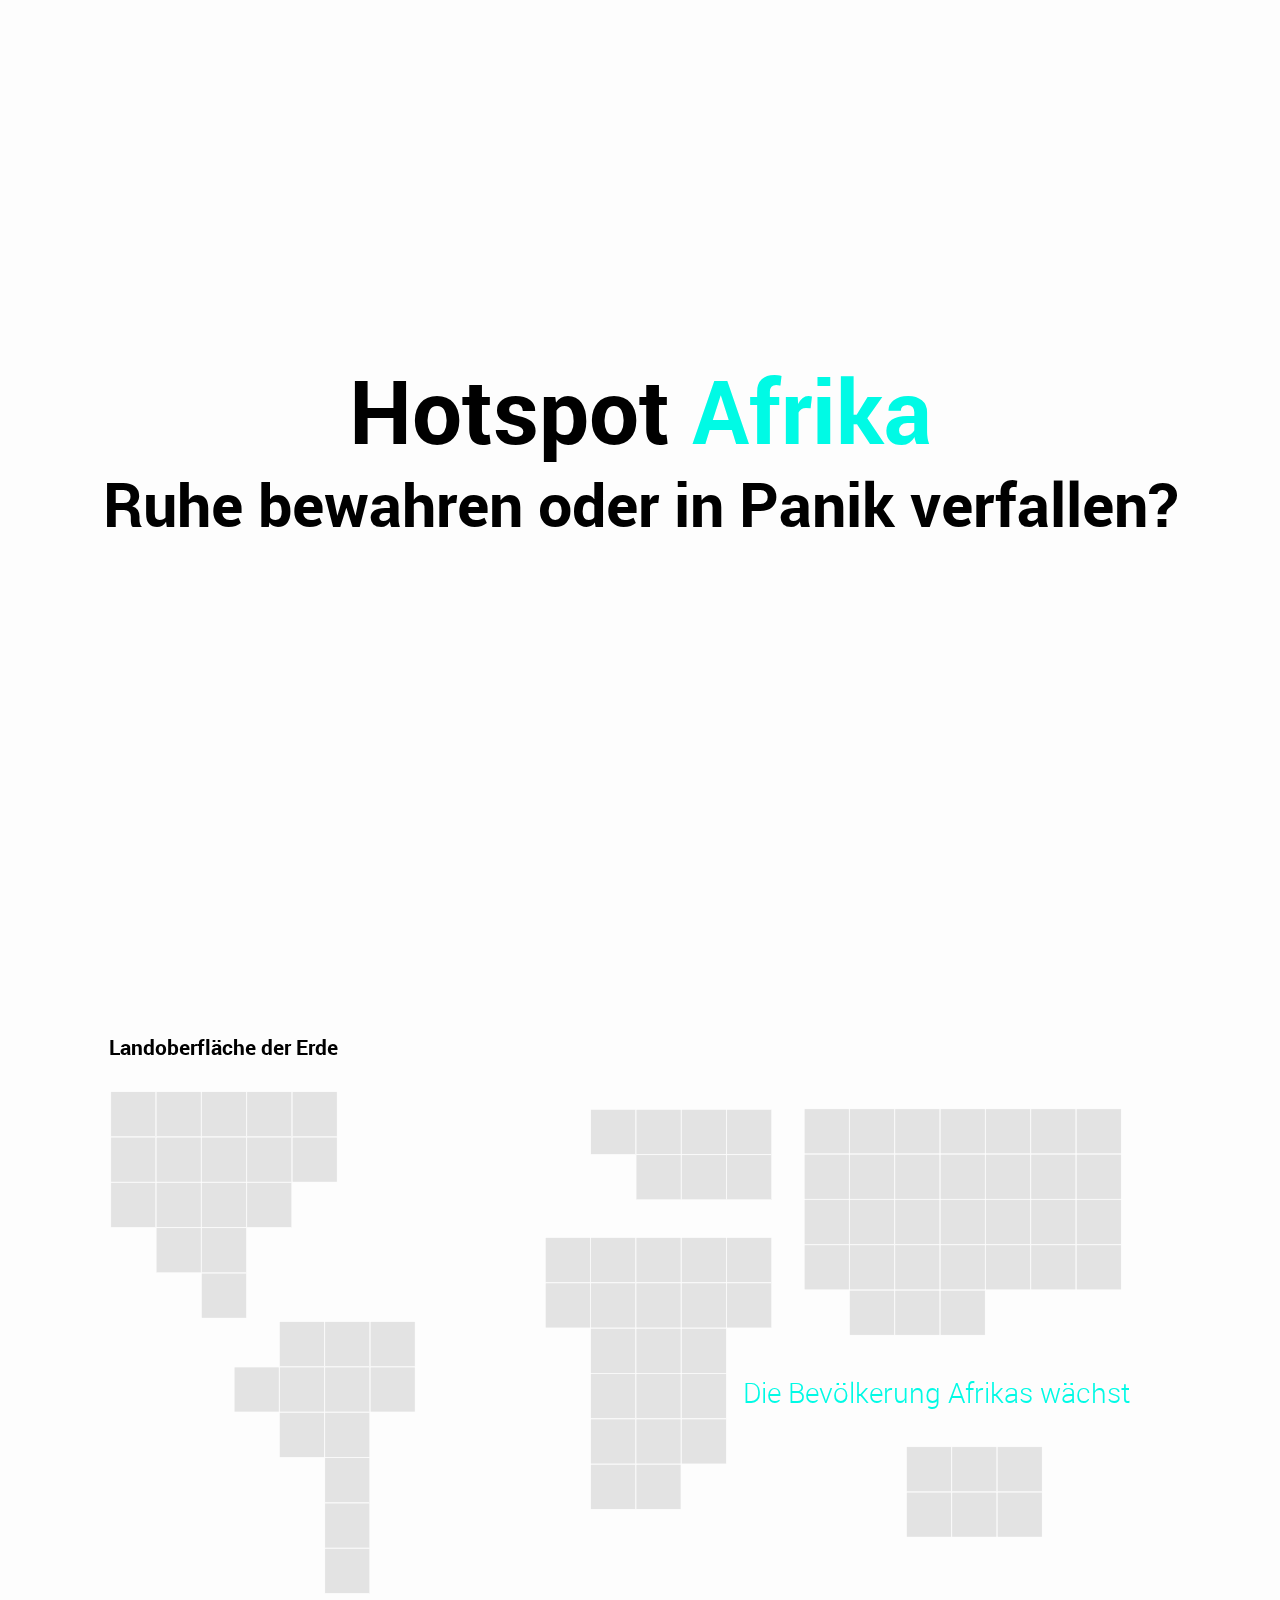
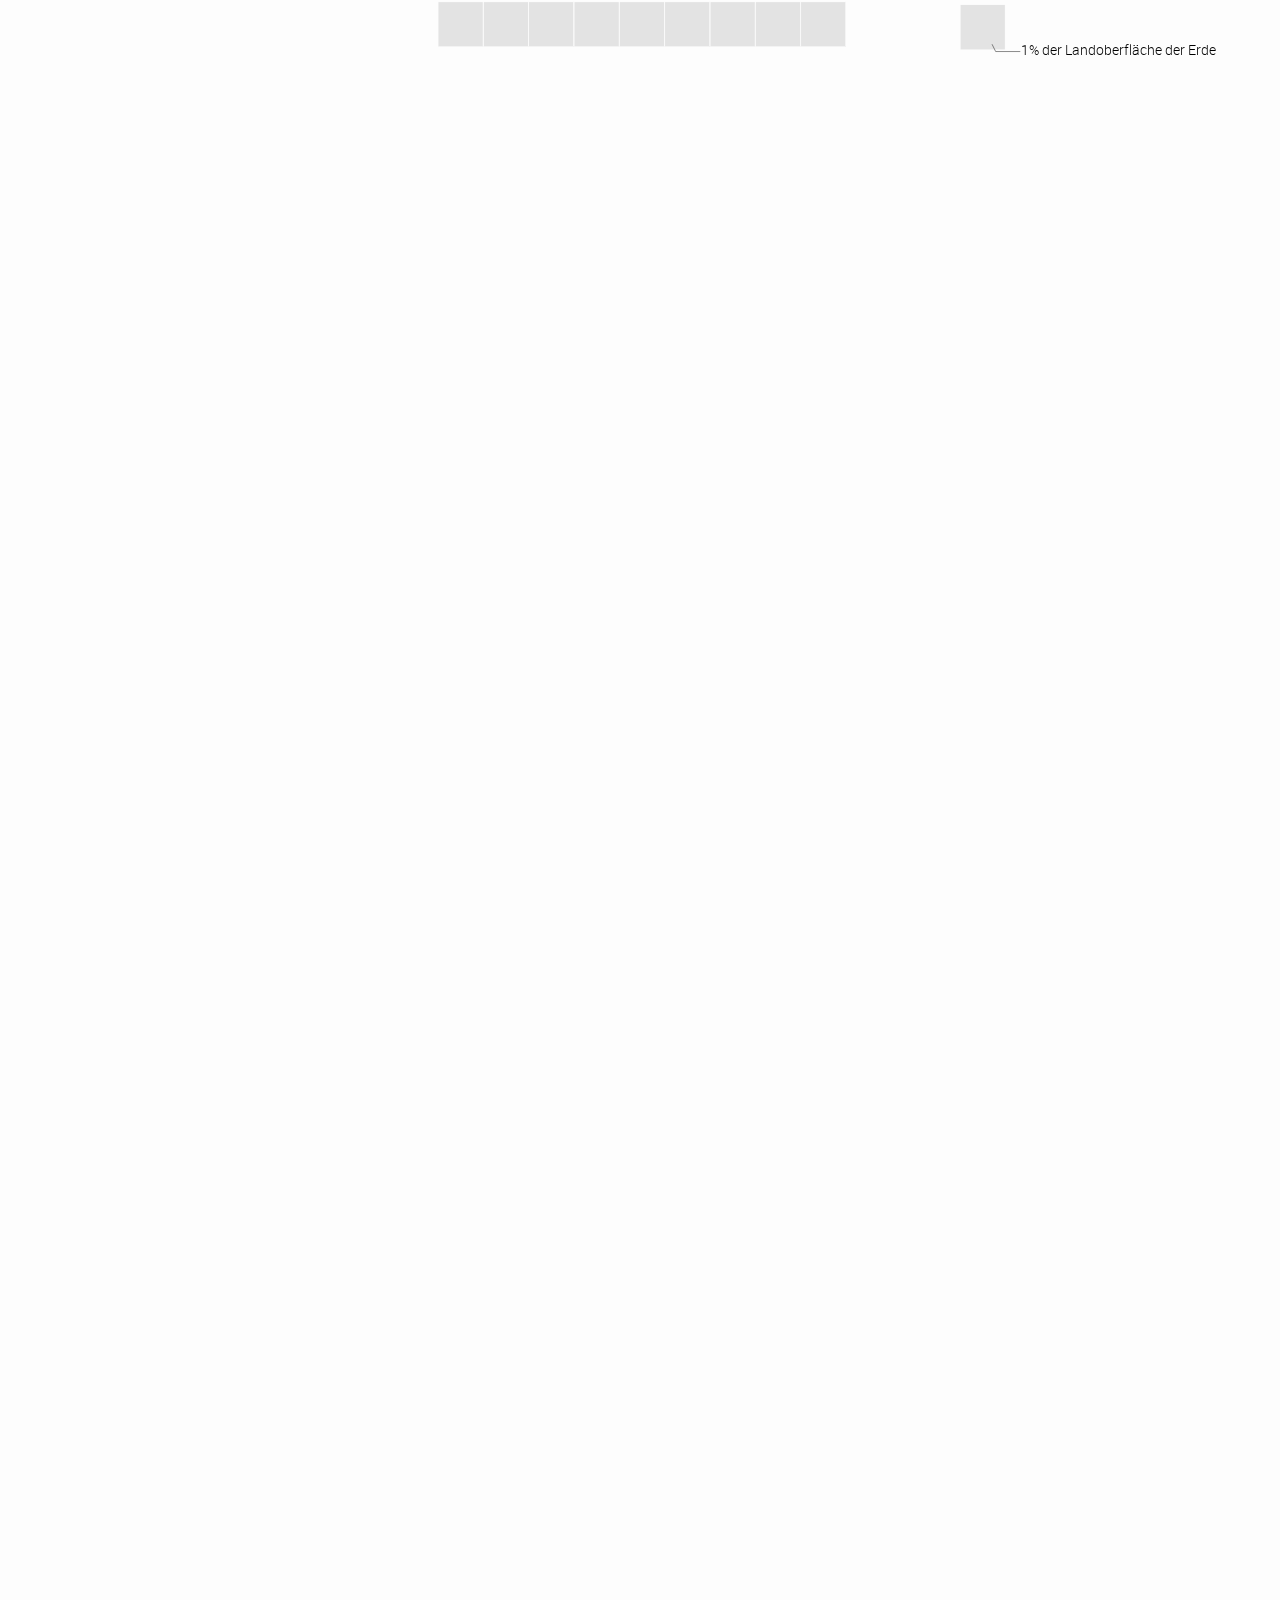
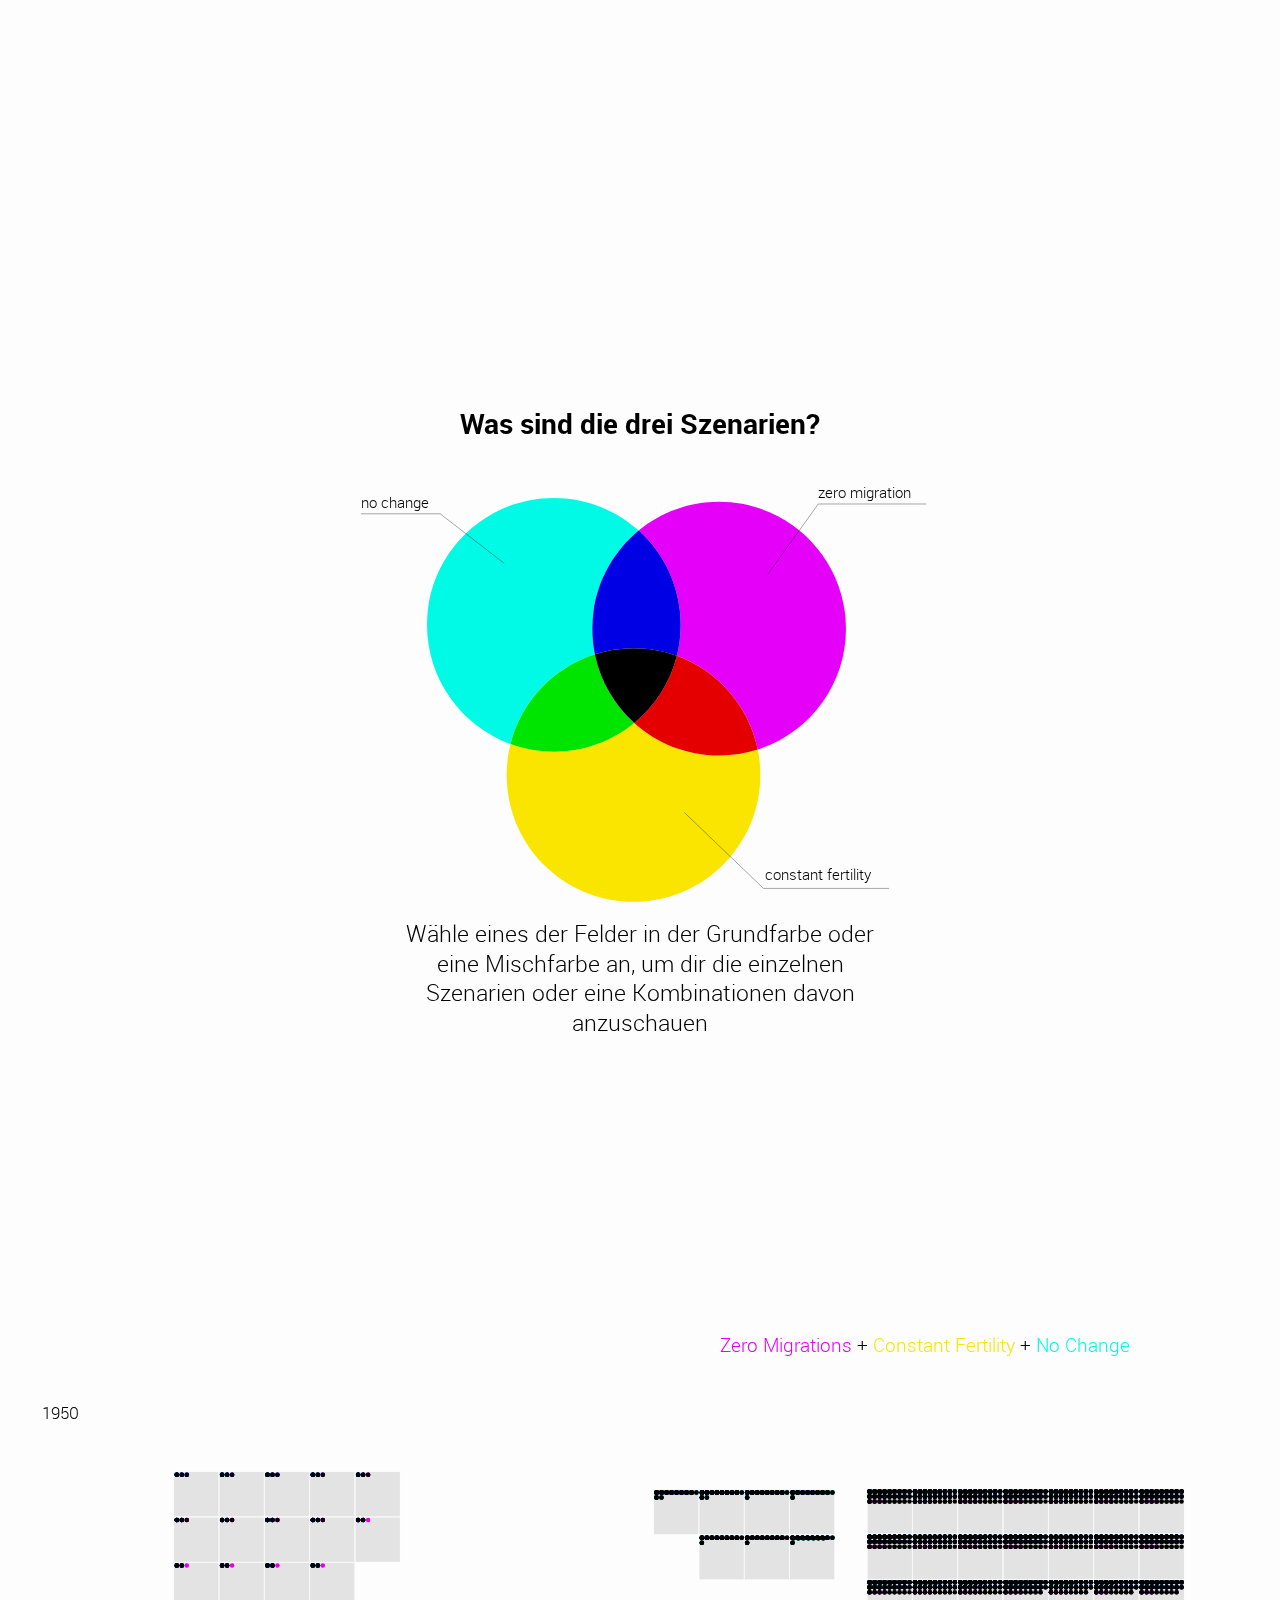
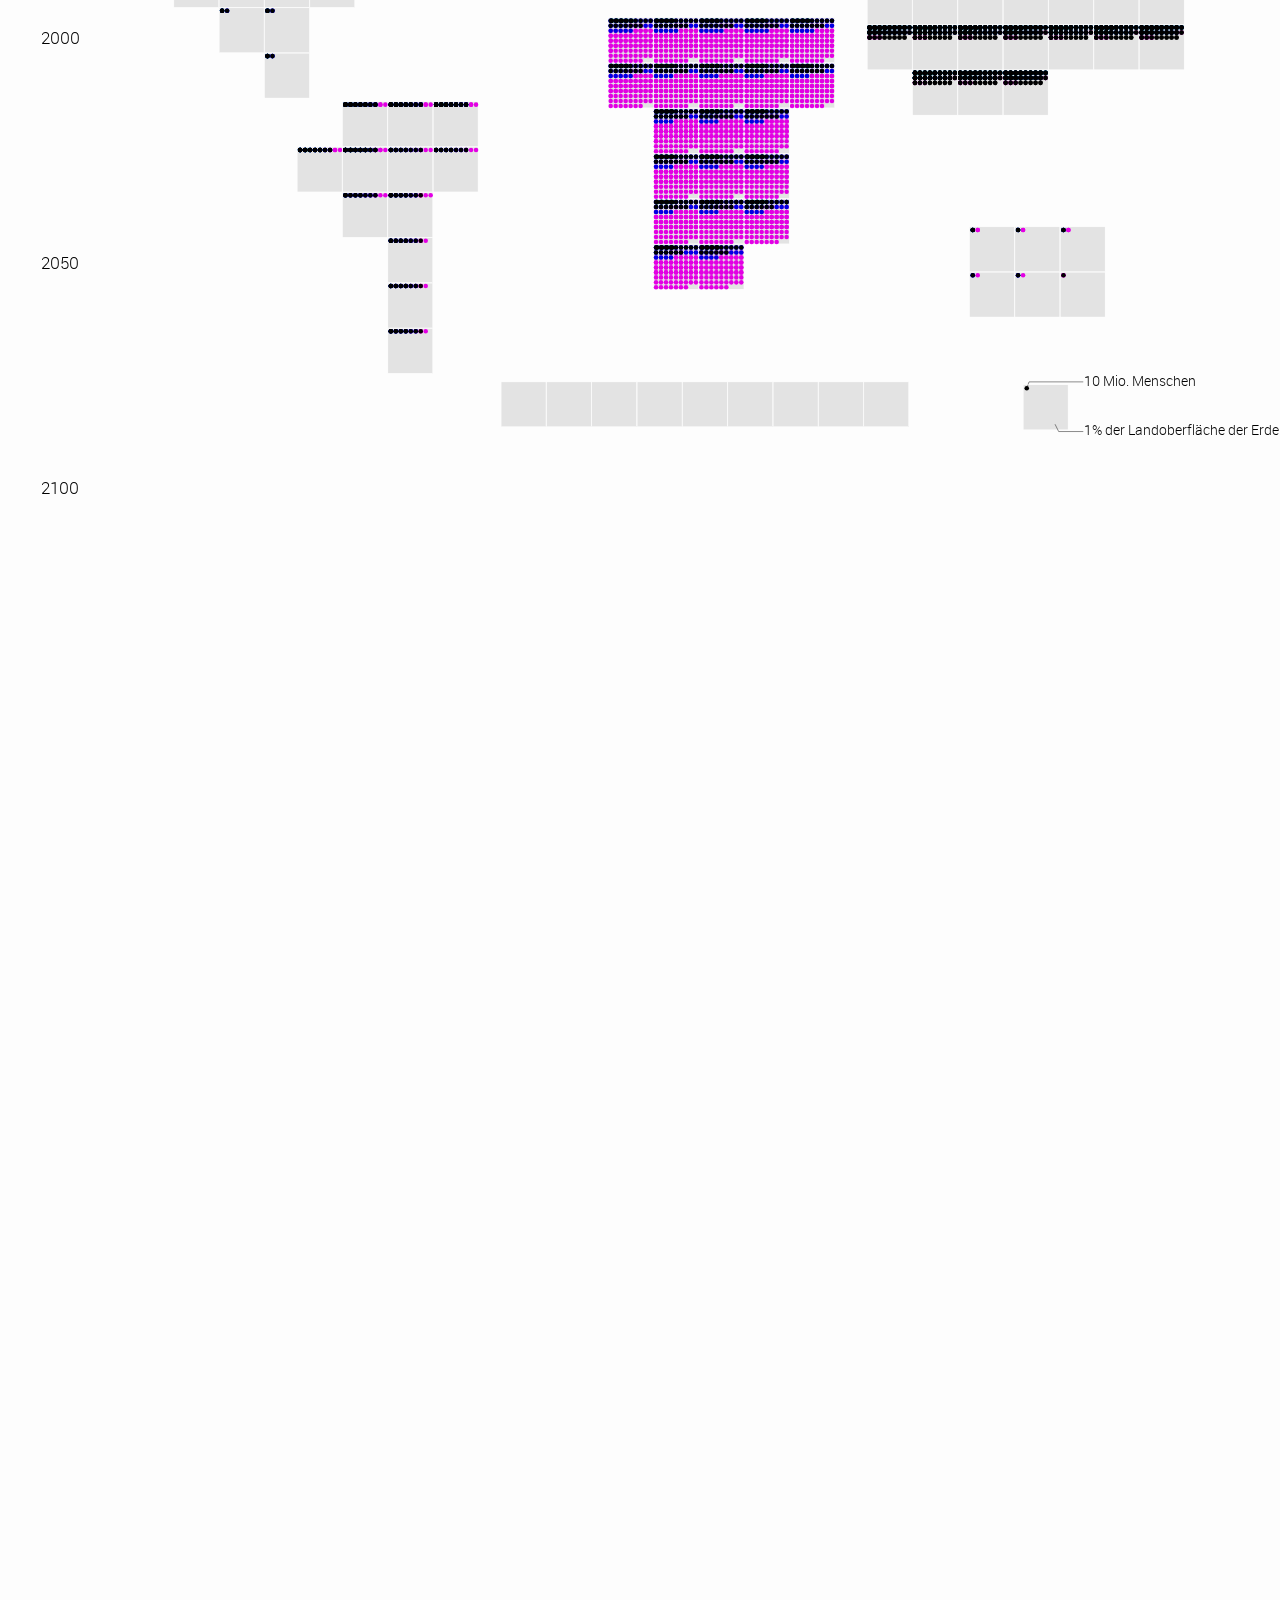
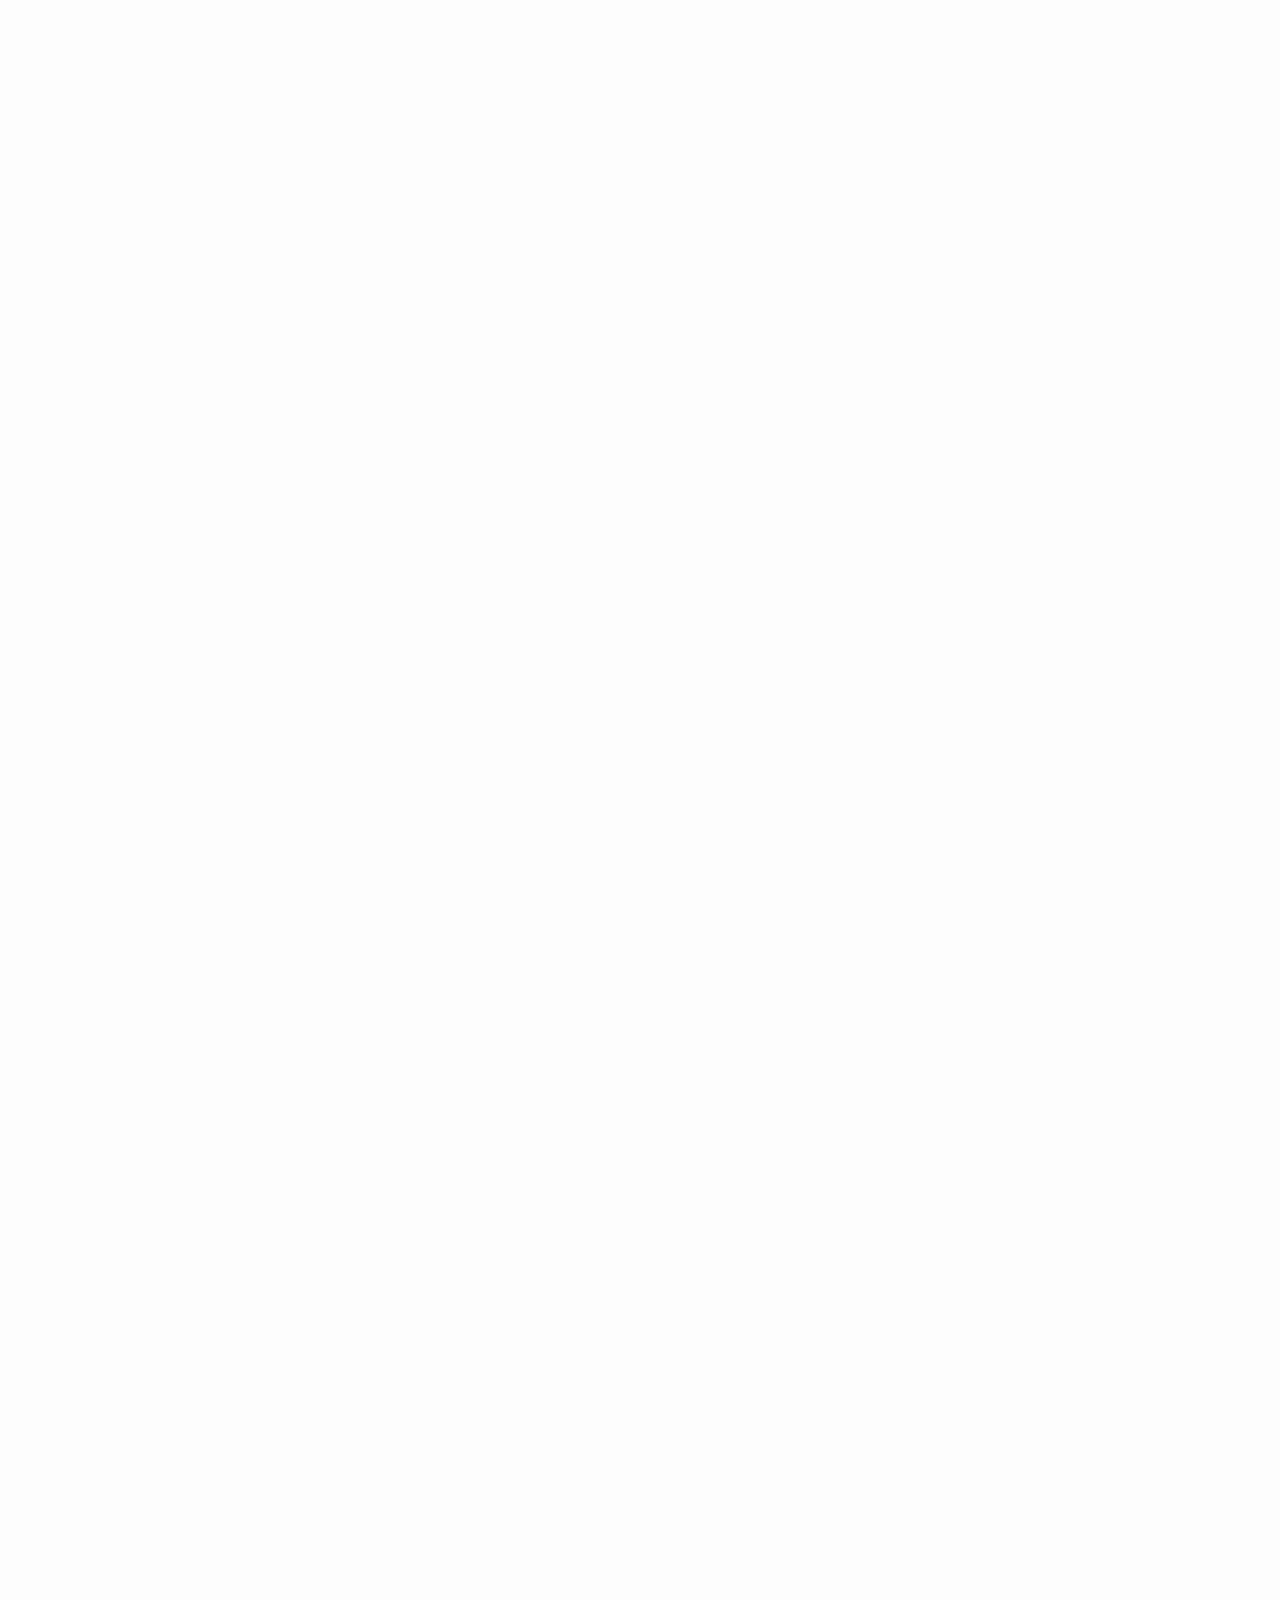
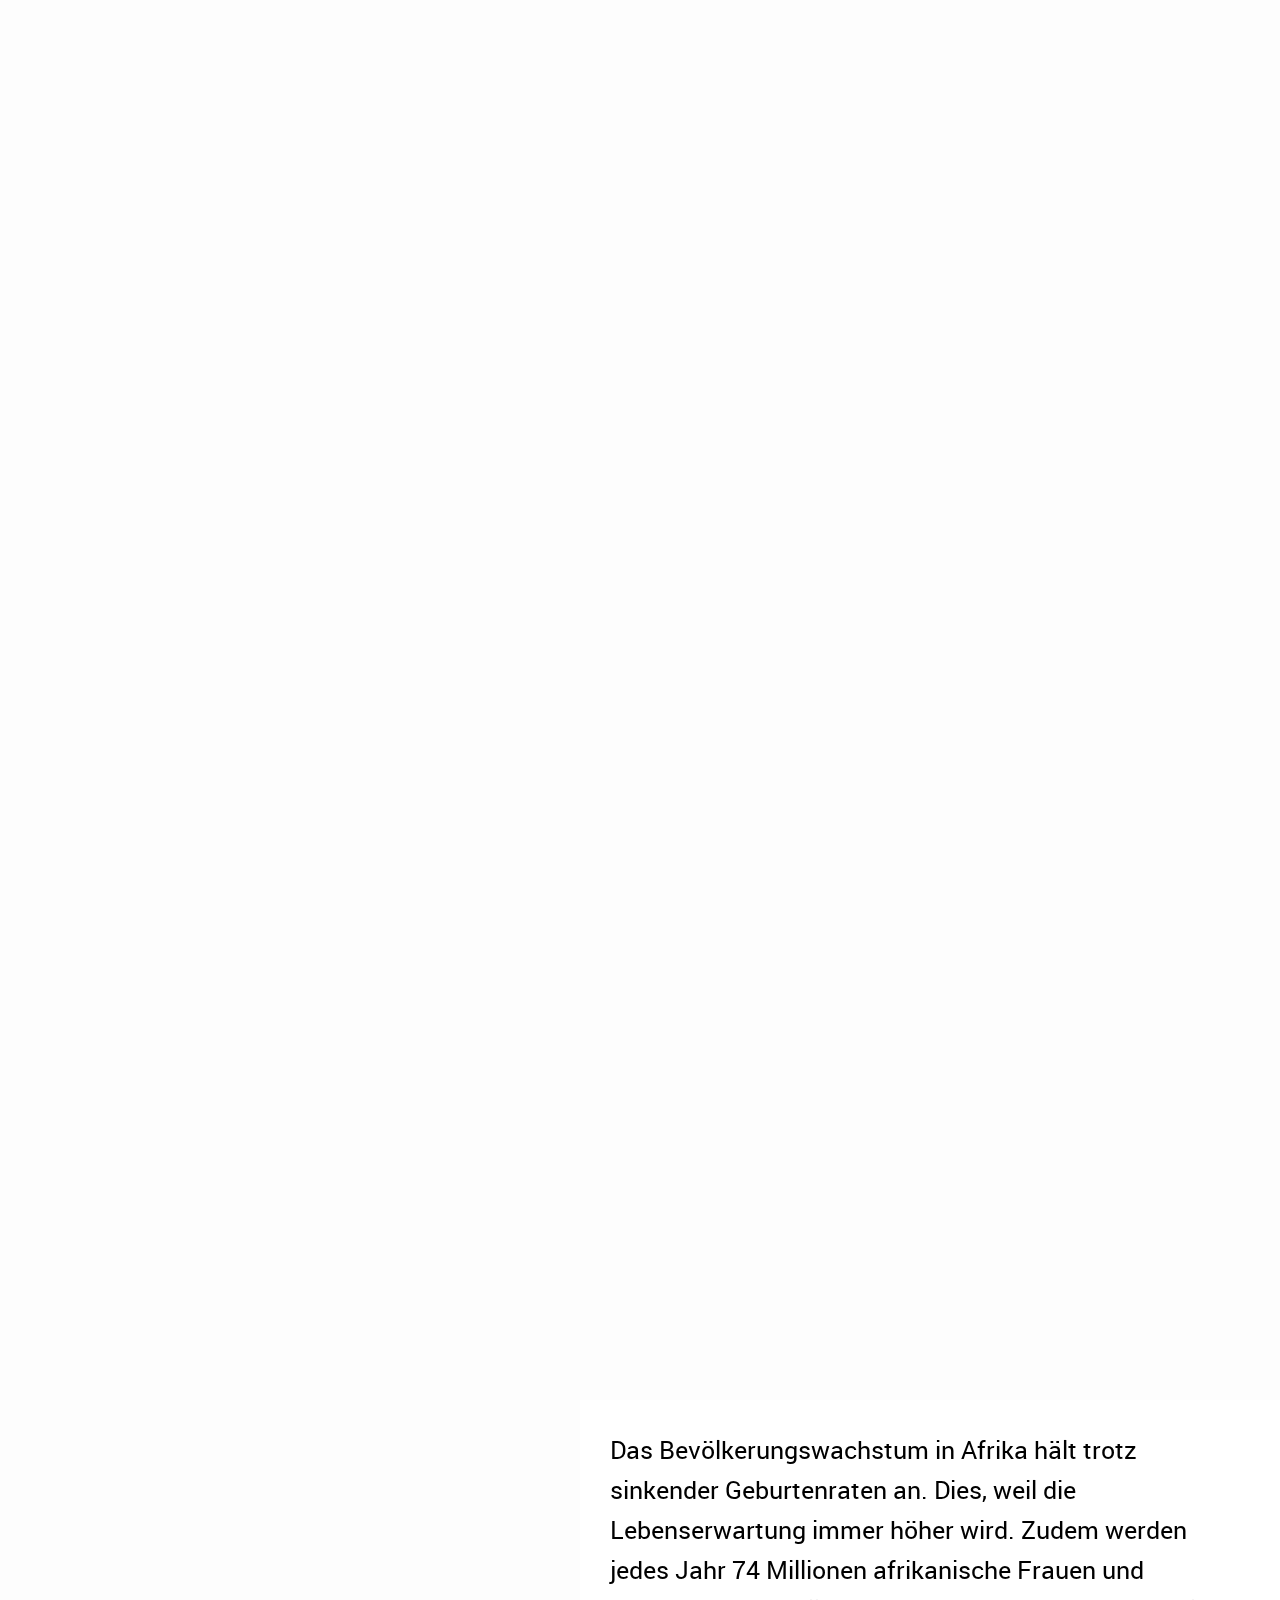
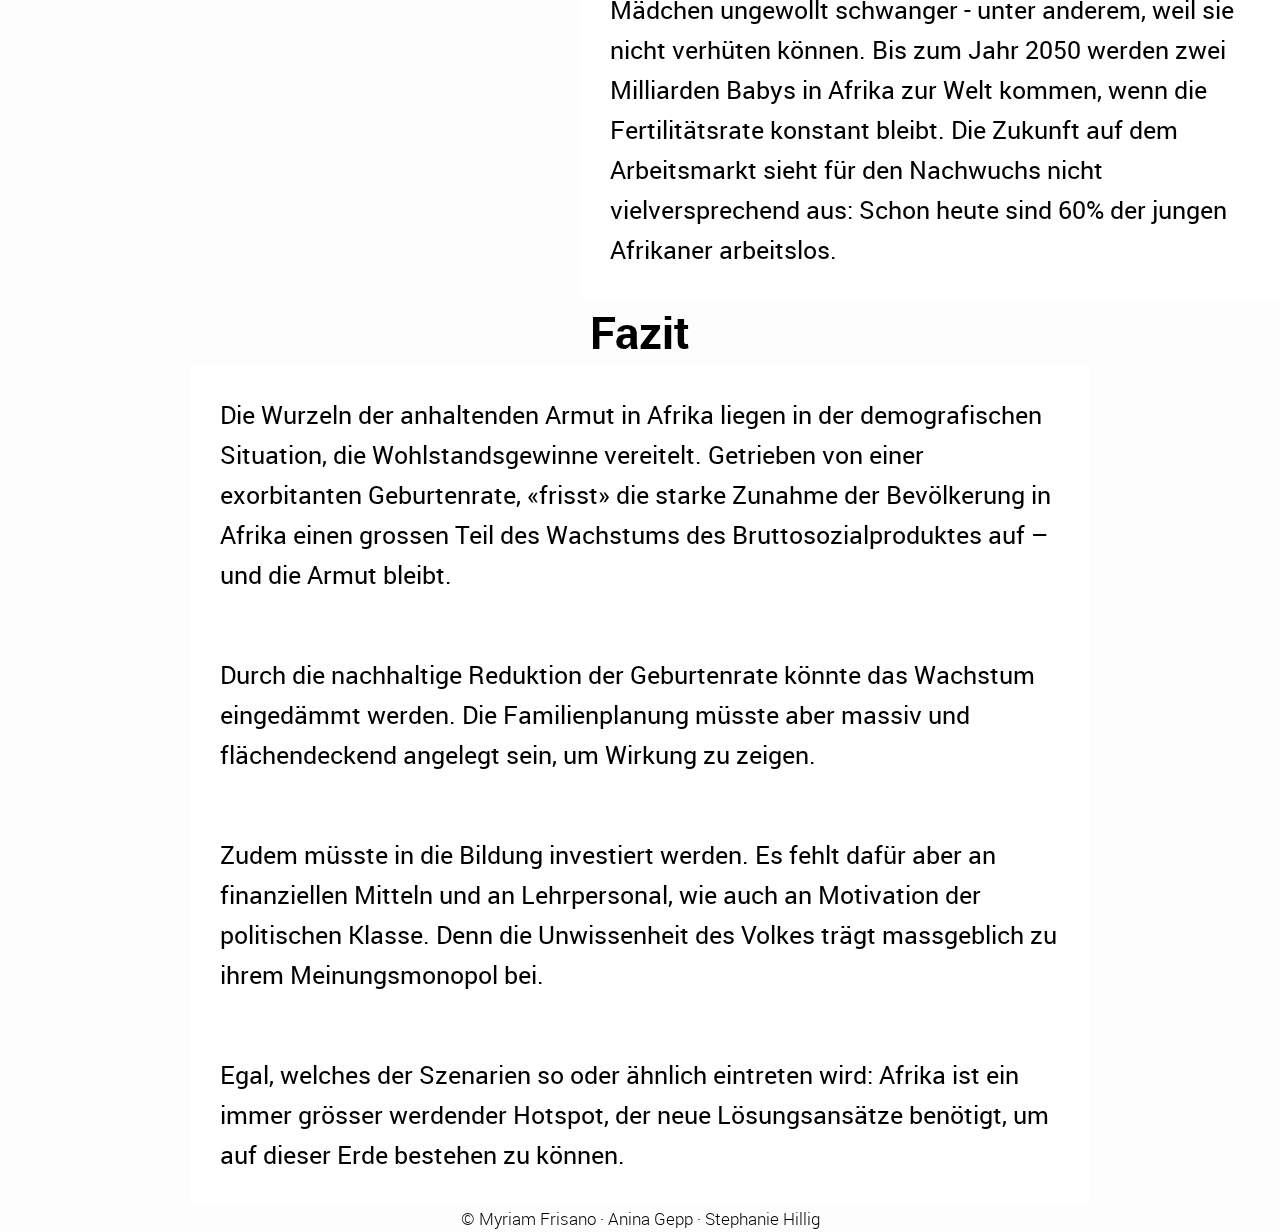
==== commit 5a609935: "percentage fixed" ====
--- a/index.html
+++ b/index.html
@@ -20,6 +20,7 @@
     <section class="start">
       <div class="percentage">
         <div class="map">
+          <h5>Landoberfläche der Erde</h5>
           <div class="svg-responsive"><?xml version="1.0" encoding="utf-8"?>
 <!-- Generator: Adobe Illustrator 21.1.0, SVG Export Plug-In . SVG Version: 6.00 Build 0)  -->
 <svg version="1.1" id="main" xmlns="http://www.w3.org/2000/svg" xmlns:xlink="http://www.w3.org/1999/xlink" x="0px" y="0px"
@@ -17682,7 +17683,7 @@
           </div>
         </div>
       </div>
-      <h4>Wähle eines der Felder in der Grundfarbe oder eine Mischfarbe an, um dir die einzelnen Szenarien oder eine Kombinationen davon anzuschauen</h4>
+      <p>Wähle eines der Felder in der Grundfarbe oder eine Mischfarbe an, um dir die einzelnen Szenarien oder eine Kombinationen davon anzuschauen</p>
     </section>
     <section class="main">
       <div class="graphic">
--- a/css/main.css
+++ b/css/main.css
@@ -3650,20 +3650,45 @@
   color: #00fae5;
 }
 
-section.start {
-  height: 400vh;
+section.start section {
+  height: 50vh;
 }
 
 .percentage {
   position: absolute;
+  height: 100vh;
   width: 100%;
   top: 0;
   left: 0;
+  display: -webkit-box;
+  display: -webkit-flex;
+  display: -ms-flexbox;
+  display: flex;
+  -webkit-box-orient: horizontal;
+  -webkit-box-direction: normal;
+  -webkit-flex-direction: row;
+  -ms-flex-direction: row;
+  flex-direction: row;
+  -webkit-flex-wrap: wrap;
+  -ms-flex-wrap: wrap;
+  flex-wrap: wrap;
+  -webkit-box-pack: center;
+  -webkit-justify-content: center;
+  -ms-flex-pack: center;
+  justify-content: center;
+  -webkit-box-align: center;
+  -webkit-align-items: center;
+  -ms-flex-align: center;
+  align-items: center;
 }
 
 .percentage .map {
+  text-align: left;
   width: calc(98% - 100px);
-  margin: 0 auto;
+}
+
+.percentage .map h5 {
+  margin-left: 4%;
 }
 
 .percentage svg #years {
@@ -3672,6 +3697,10 @@
 
 .percentage svg #Legende #Bevölkerung {
   display: none;
+}
+
+#AfrikaMsg text {
+  fill: #00fae5;
 }
 
 .txt {
@@ -3798,6 +3827,36 @@
   font-weight: normal;
 }
 
+.filter {
+  height: 100vh;
+  display: -webkit-box;
+  display: -webkit-flex;
+  display: -ms-flexbox;
+  display: flex;
+  -webkit-box-orient: vertical;
+  -webkit-box-direction: normal;
+  -webkit-flex-direction: column;
+  -ms-flex-direction: column;
+  flex-direction: column;
+  -webkit-flex-wrap: wrap;
+  -ms-flex-wrap: wrap;
+  flex-wrap: wrap;
+  -webkit-box-pack: start;
+  -webkit-justify-content: flex-start;
+  -ms-flex-pack: start;
+  justify-content: flex-start;
+  -webkit-box-align: center;
+  -webkit-align-items: center;
+  -ms-flex-align: center;
+  align-items: center;
+}
+
+.filter p {
+  max-width: 500px;
+  line-height: 1.3;
+  font-size: 1.2em;
+}
+
 .filter .inside {
   display: -webkit-box;
   display: -webkit-flex;
@@ -3811,22 +3870,22 @@
   -webkit-flex-wrap: wrap;
   -ms-flex-wrap: wrap;
   flex-wrap: wrap;
-  -webkit-box-pack: center;
-  -webkit-justify-content: center;
-  -ms-flex-pack: center;
-  justify-content: center;
+  -webkit-box-pack: start;
+  -webkit-justify-content: flex-start;
+  -ms-flex-pack: start;
+  justify-content: flex-start;
   -webkit-box-align: center;
   -webkit-align-items: center;
   -ms-flex-align: center;
   align-items: center;
   width: 100%;
-  height: 100%;
-}
-
-.filter .inside.shrink {
-  -webkit-transition: 3s all ease;
-  -o-transition: 3s all ease;
-  transition: 3s all ease;
+  height: auto;
+}
+
+.filter .inside .filter-wrapper.shrink {
+  -webkit-transition: .5s all ease;
+  -o-transition: .5s all ease;
+  transition: .5s all ease;
   position: fixed;
   top: 0;
   right: 0;
@@ -3839,8 +3898,8 @@
   z-index: 30;
 }
 
-.filter .inside.shrink svg #Layer_9,
-.filter .inside.shrink svg text {
+.filter .inside .filter-wrapper.shrink svg #Layer_9,
+.filter .inside .filter-wrapper.shrink svg text {
   display: none;
 }
 
@@ -3864,7 +3923,8 @@
 }
 
 .filter-wrapper {
-  width: 80%;
+  width: 90%;
+  max-width: 900px;
   margin: 0 auto;
 }
 
@@ -3879,15 +3939,15 @@
   display: none;
 }
 
-.zeromigration {
+span.zeromigration {
   color: #e500fa;
 }
 
-.nochange {
+span.nochange {
   color: #00fae5;
 }
 
-.contantfertility {
+span.contantfertility {
   color: #fae500;
 }
 
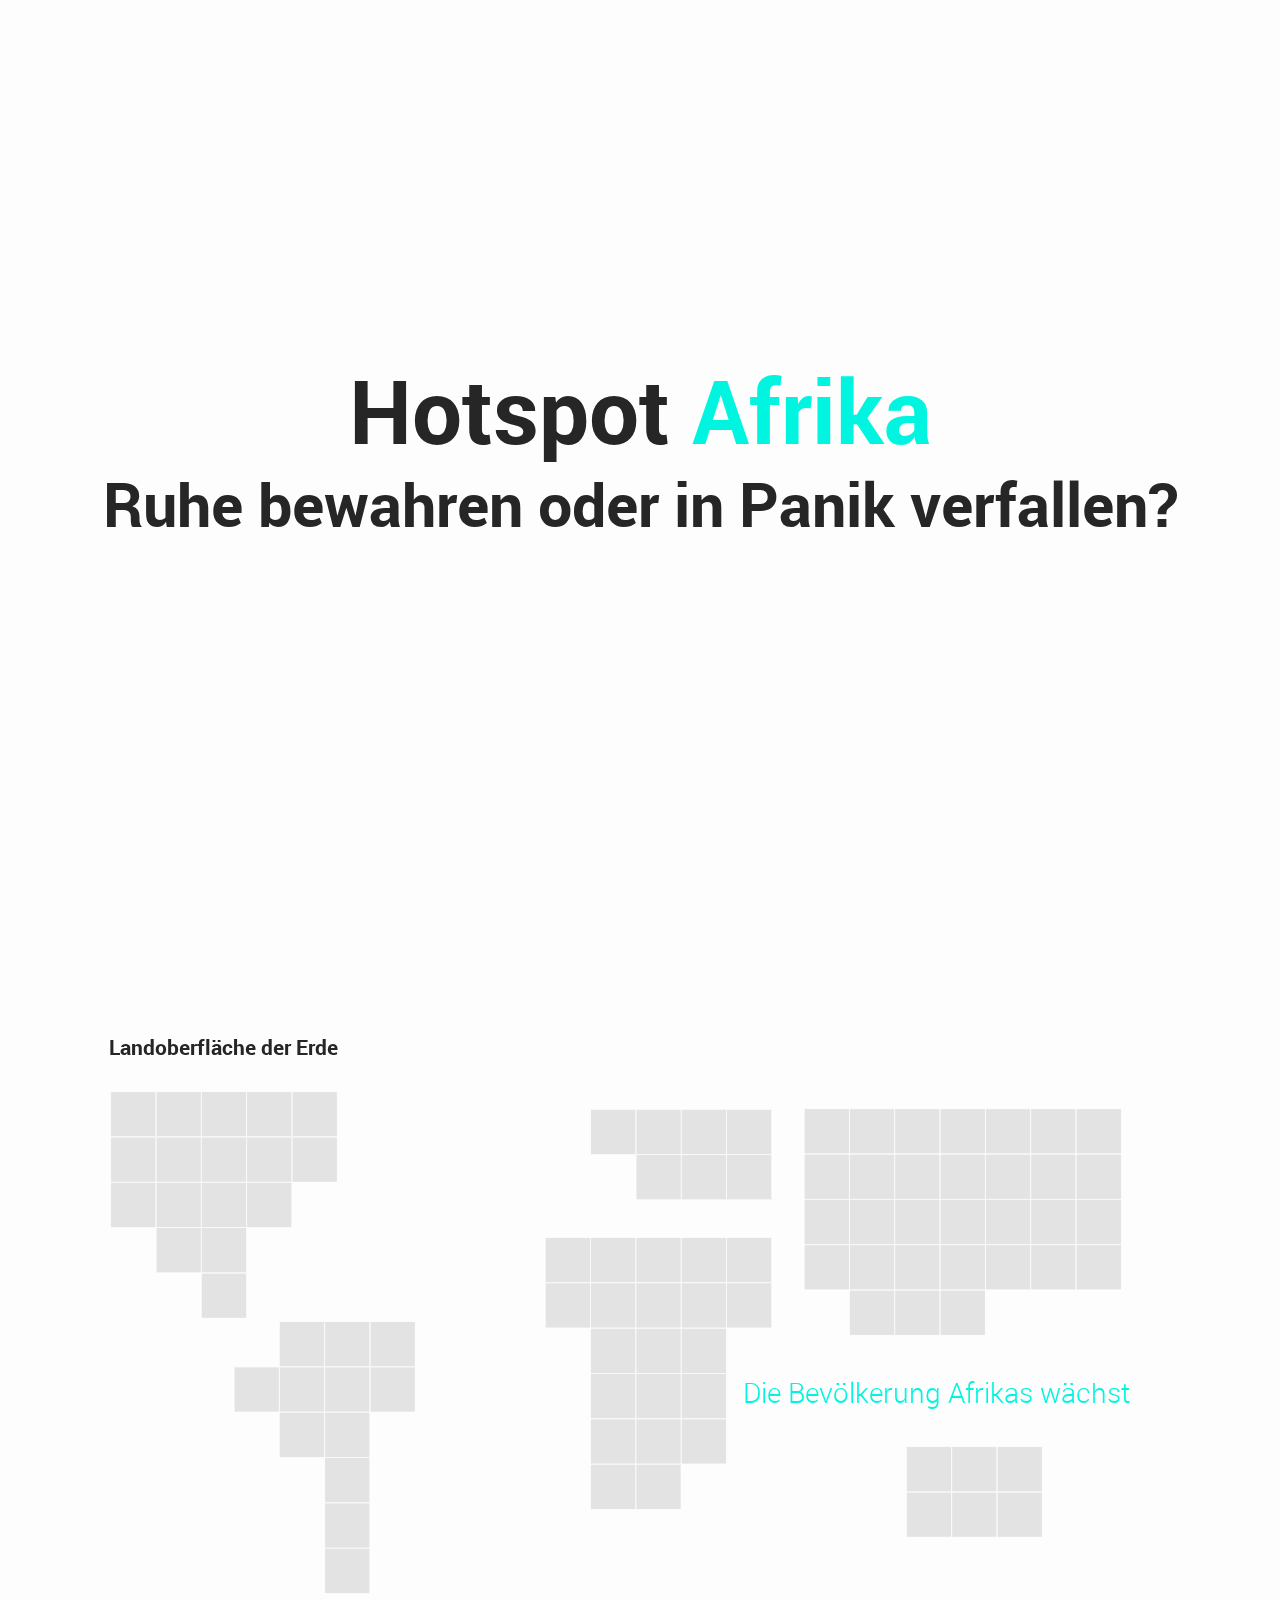
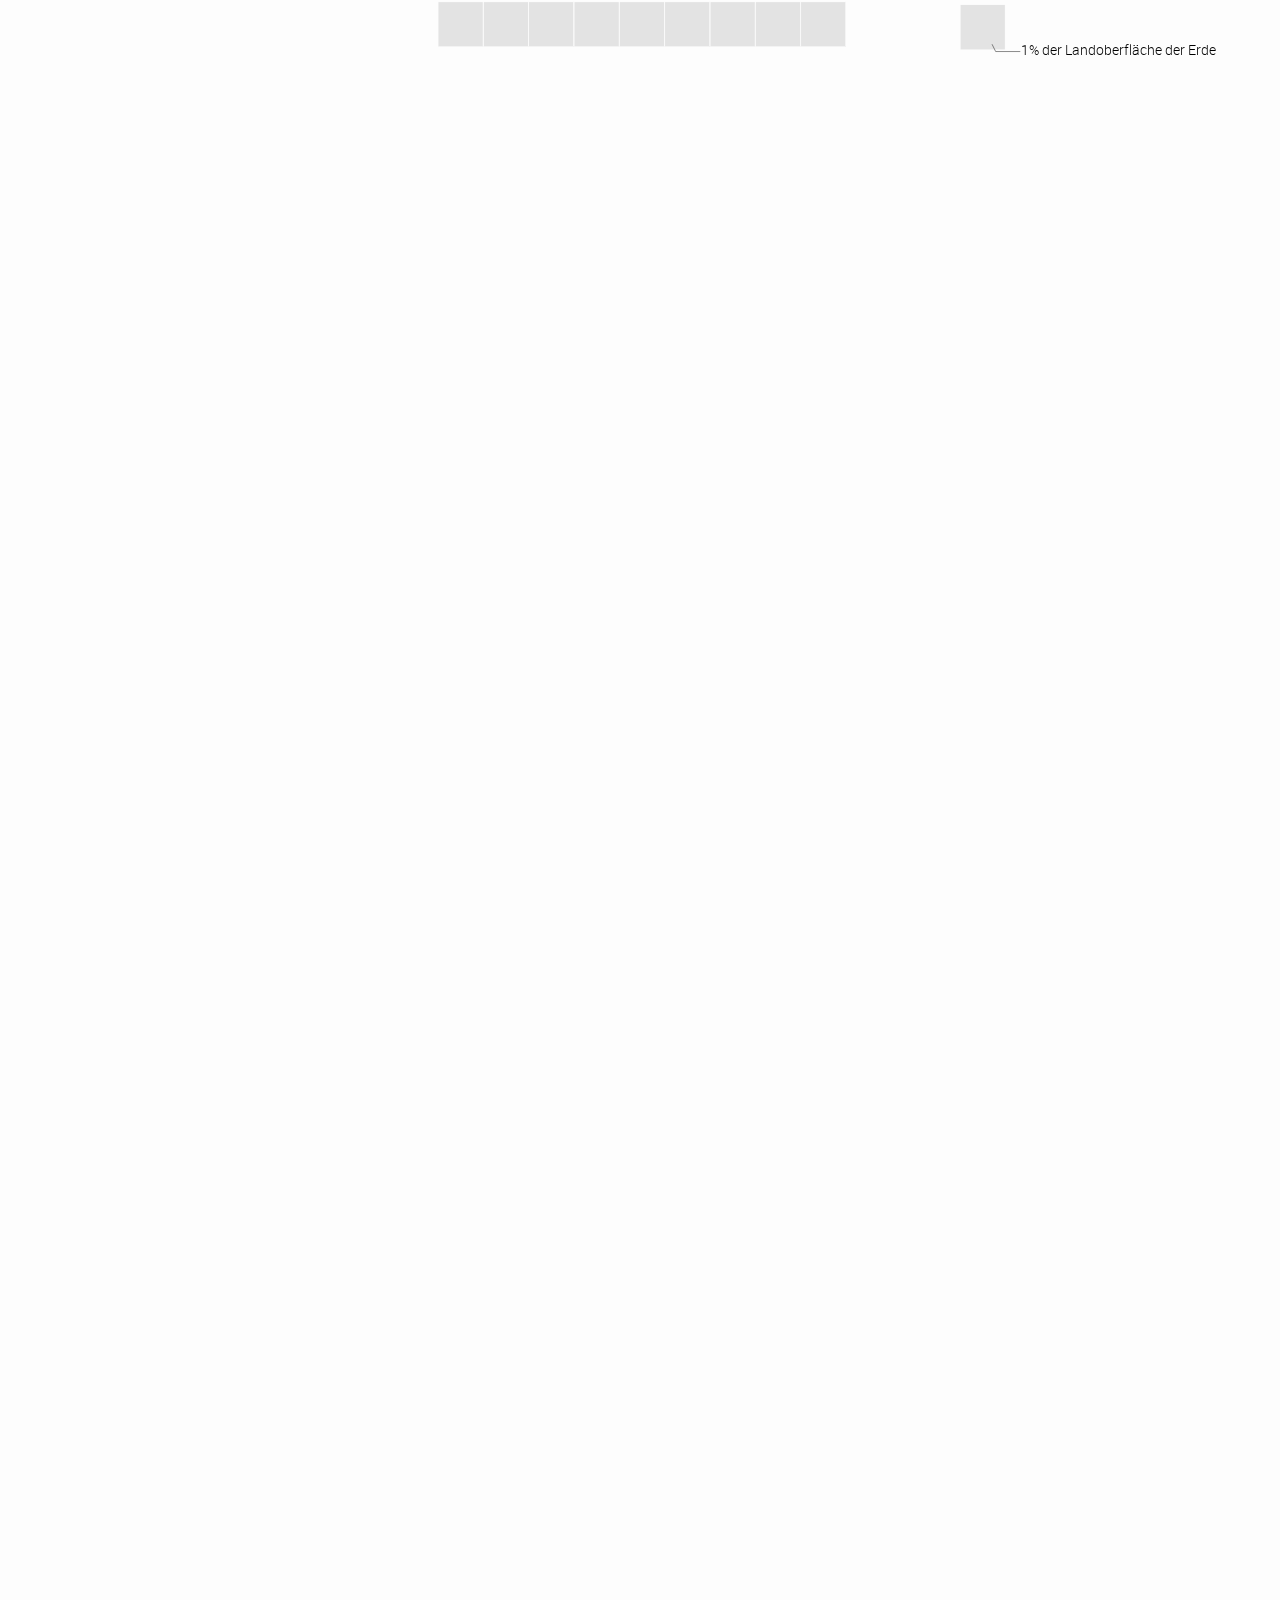
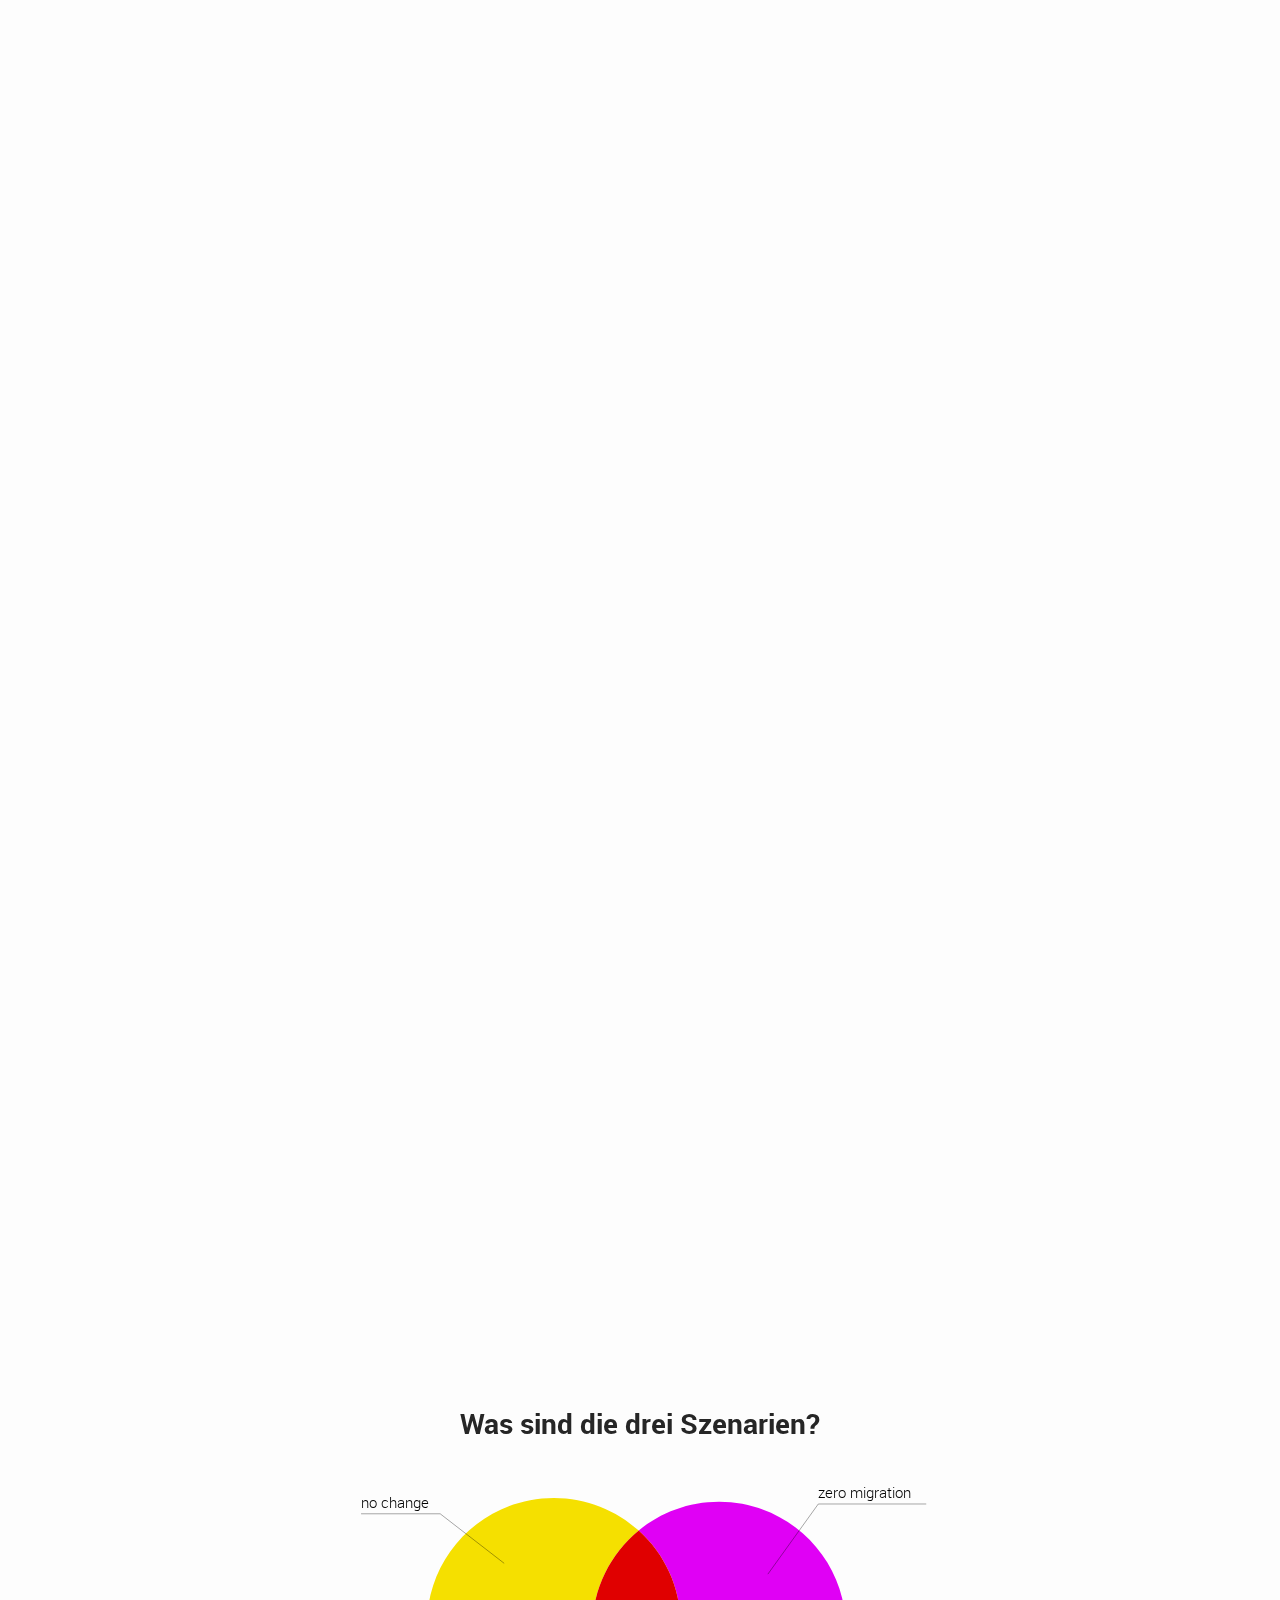
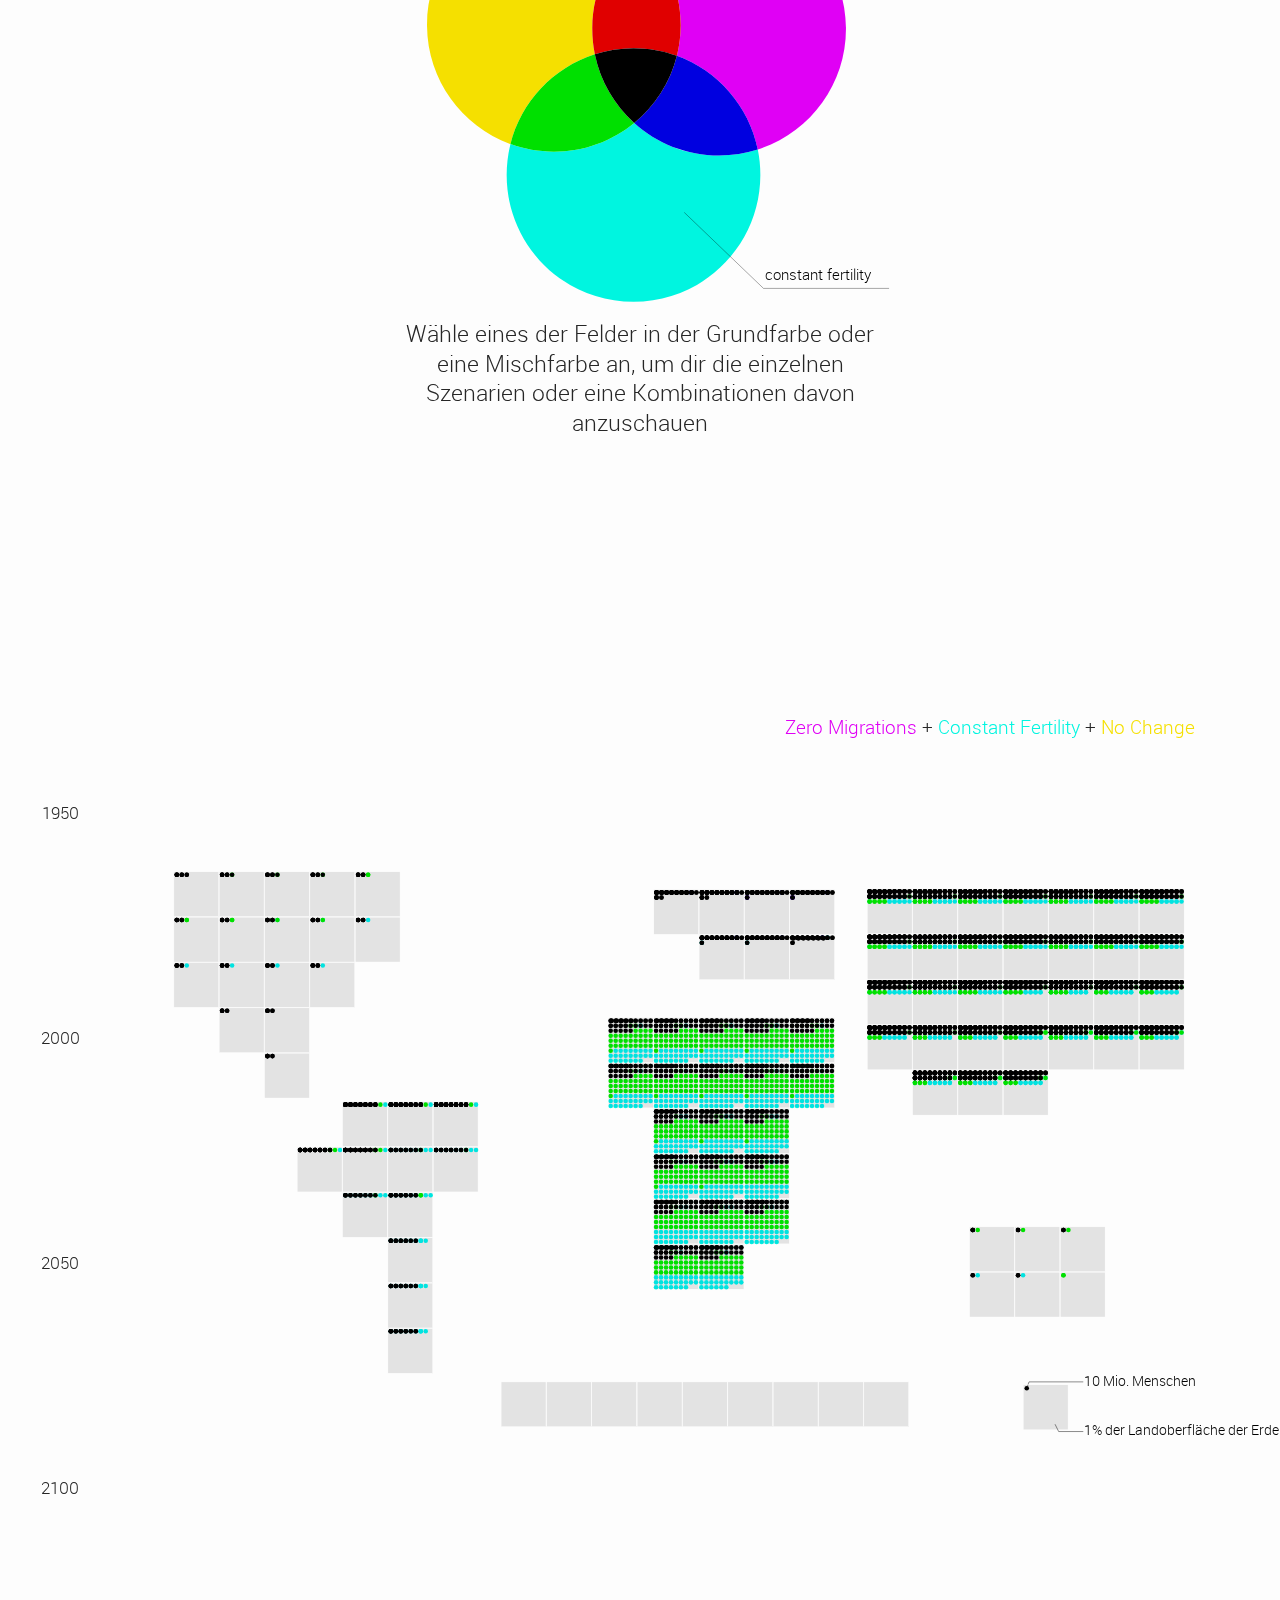
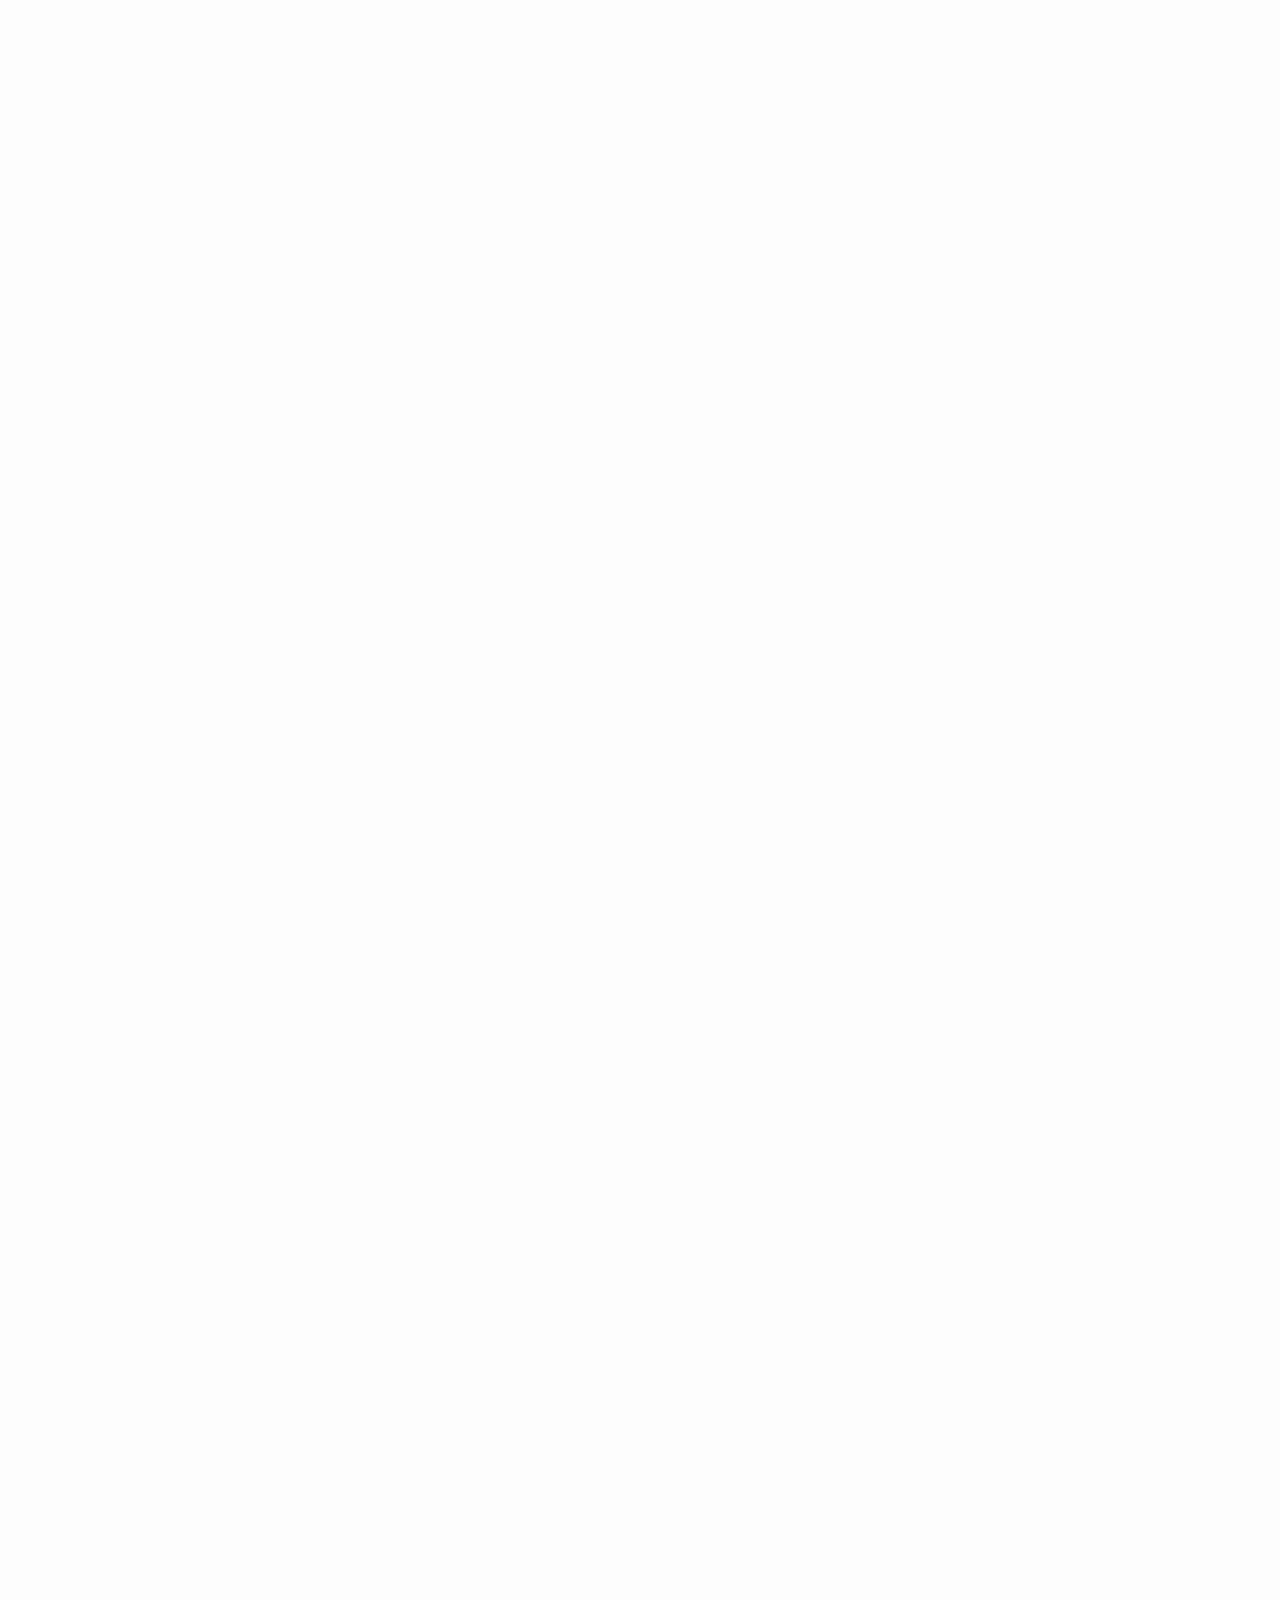
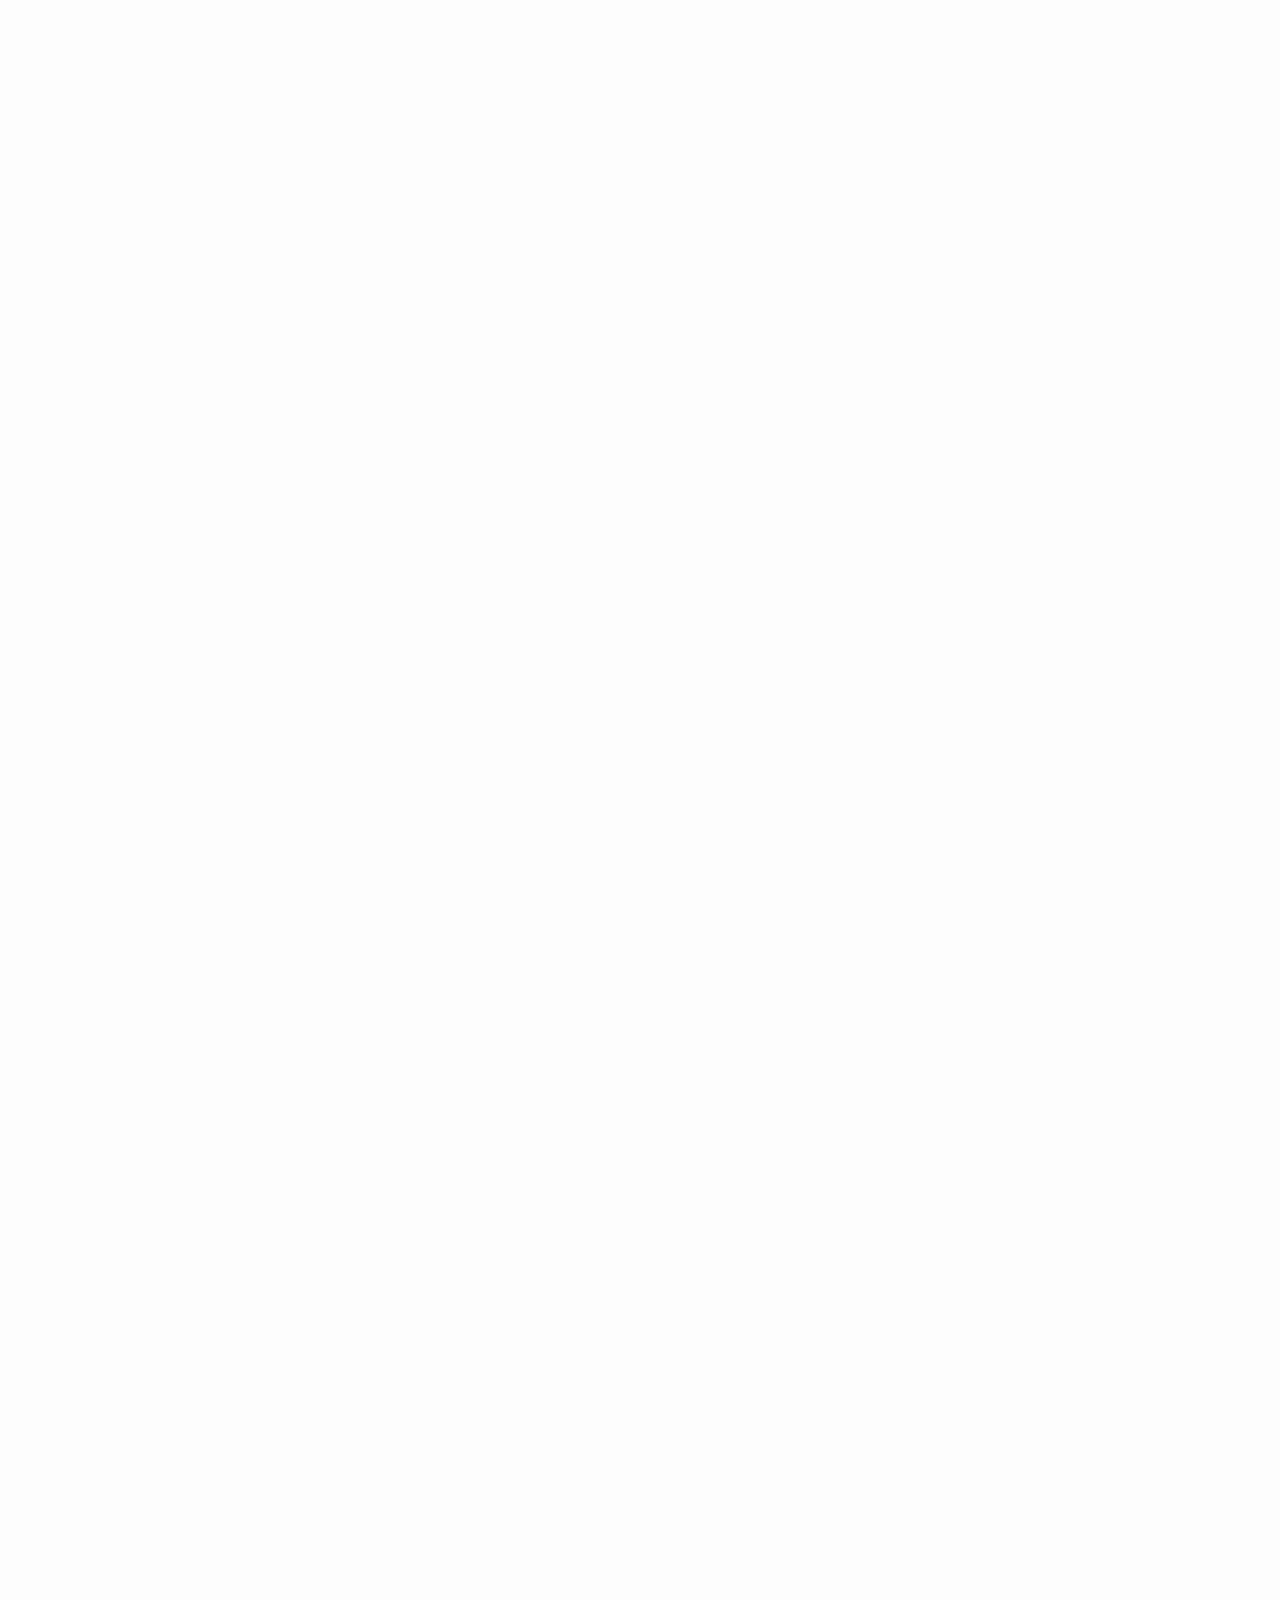
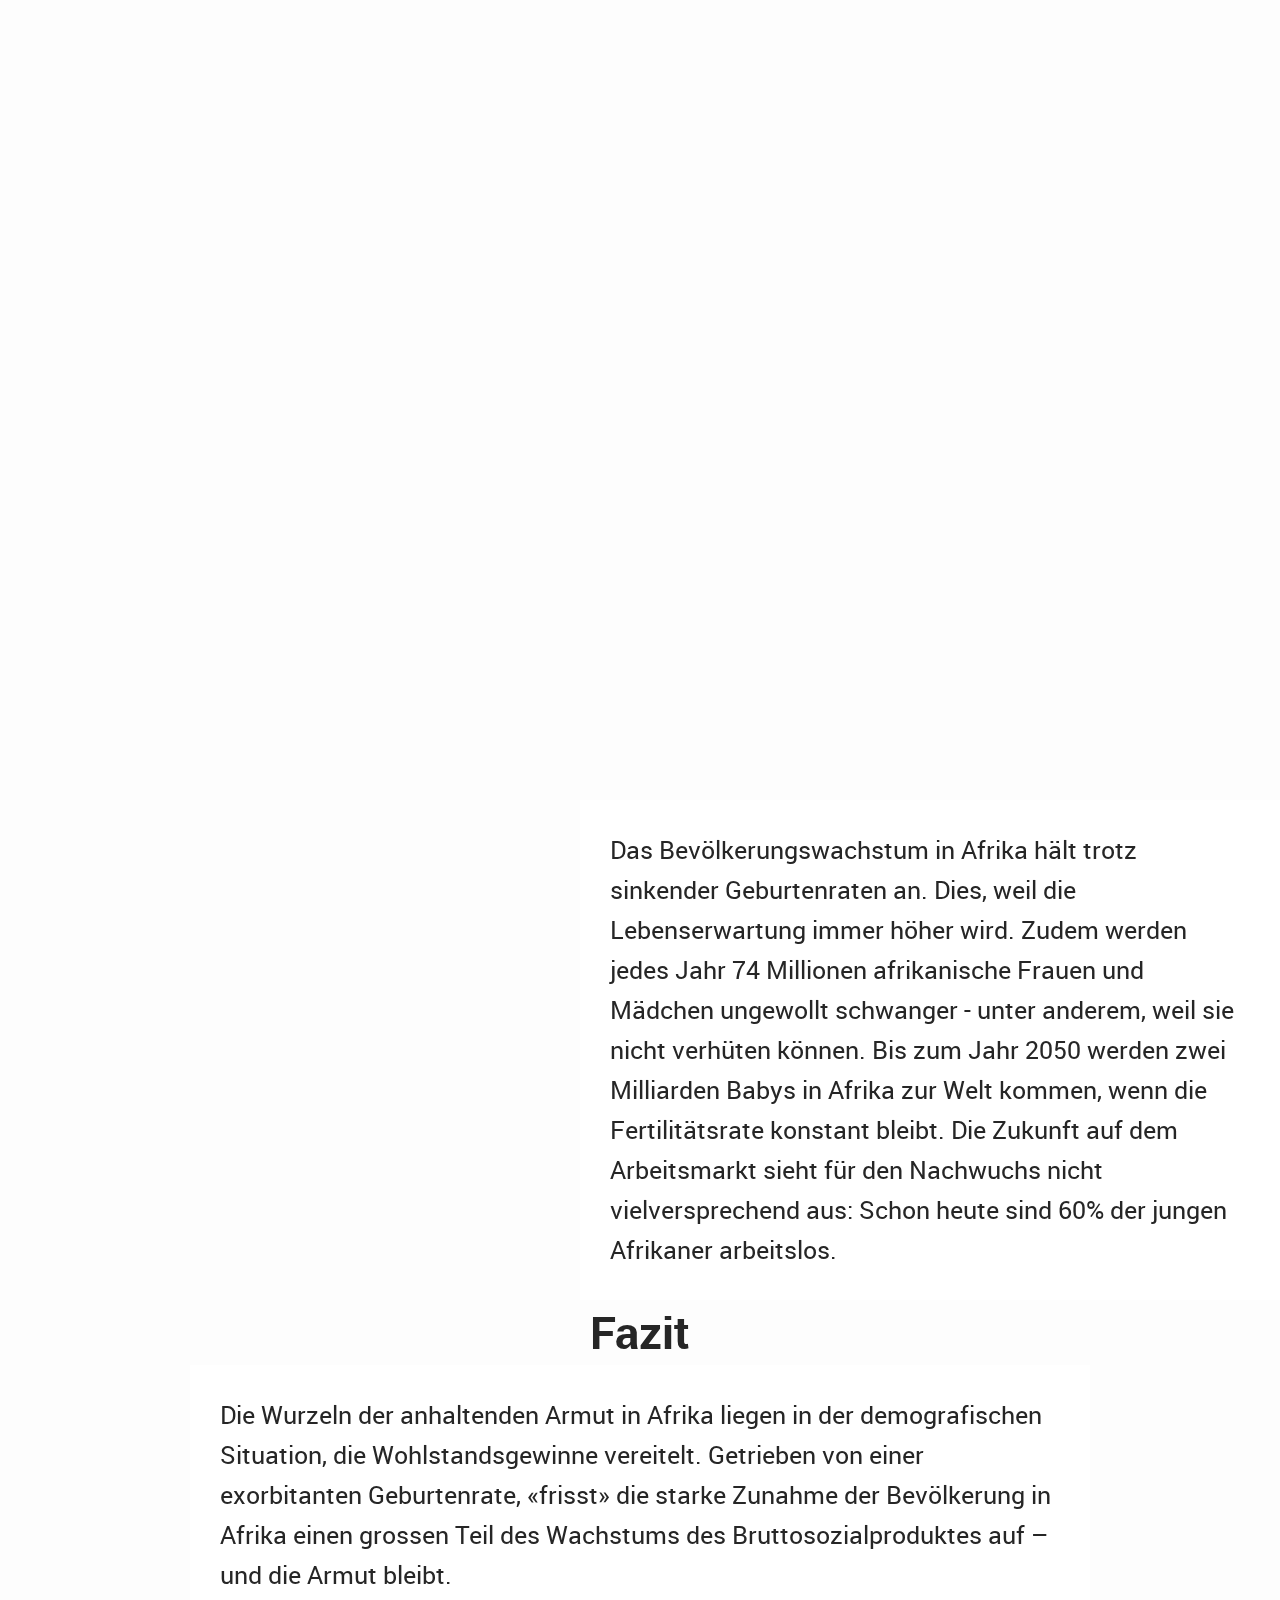
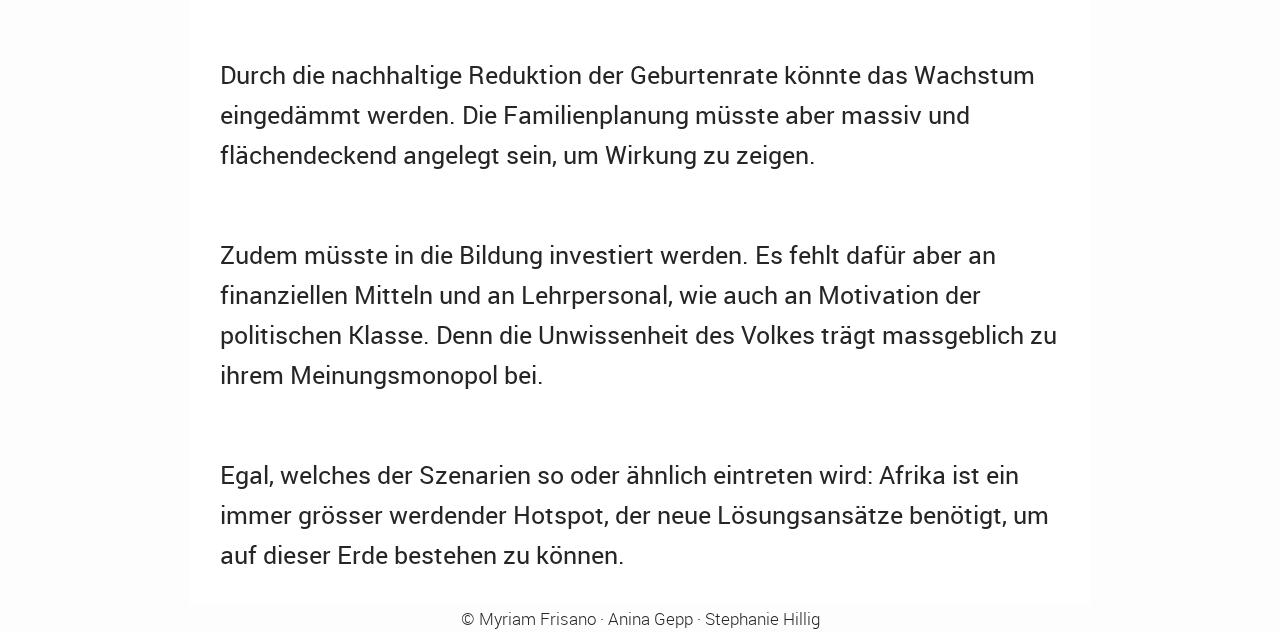
==== commit a484d40f: "semi-done" ====
--- a/index.html
+++ b/index.html
@@ -565,7 +565,7 @@
 				<circle class="st7" cx="1538" cy="199" r="5"/>
 			</g>
 		</g>
-		<g id="constantfertility">
+		<g id="constantfertility" class="szenario contantfertility constantno zerocontant combo">
 			<g id="Asia_copy">
 				<circle class="st8" cx="1642" cy="97" r="5"/>
 				<circle class="st8" cx="1653" cy="97" r="5"/>
@@ -956,7 +956,7 @@
 				<circle class="st8" cx="1538" cy="199" r="5"/>
 			</g>
 		</g>
-		<g id="zeromigration">
+		<g id="zeromigration" class="szenario zeromigration nozero zerocontant combo">
 			<g id="Asia_copy_2">
 				<circle class="st9" cx="1642" cy="97" r="5"/>
 				<circle class="st9" cx="1653" cy="97" r="5"/>
@@ -17620,6 +17620,7 @@
       <section class="zahlen"></section>
       <section class="afrika"></section>
       <section class="msg"></section>
+      <section class="end"></section>
     </section>
     <section class="filter">
       <h3>Was sind die drei Szenarien?</h3>
@@ -17644,7 +17645,7 @@
 <path class="fl2 filtering contantfertility" d="M839.6,783.6c-62.4,51.2-142.1,81.9-229.1,81.9c-43.4,0-85.1-7.7-123.7-21.7c-7,28.2-10.8,57.8-10.8,88.2
 	c0,199.7,161.8,361.5,361.5,361.5S1199,1131.7,1199,932c0-24.9-2.5-49.2-7.3-72.6c-34.7,11.1-71.8,17.1-110.2,17.1
 	C988.5,876.5,903.7,841.4,839.6,783.6z"/>
-<g clas="filtering constantno">
+<g class="filtering constantno">
 	<path class="fl0 mix" d="M839.6,783.6c-56.3-50.7-96.6-118.9-112.3-196c-118.2,37.8-210,134.8-240.5,256.2
 		c38.6,14,80.2,21.7,123.7,21.7C697.5,865.5,777.2,834.8,839.6,783.6z"/>
 	<path class="fl2 mix" d="M839.6,783.6c-56.3-50.7-96.6-118.9-112.3-196c-118.2,37.8-210,134.8-240.5,256.2
@@ -18245,7 +18246,7 @@
 				<circle class="st7" cx="1538" cy="199" r="5"/>
 			</g>
 		</g>
-		<g id="constantfertility">
+		<g id="constantfertility" class="szenario contantfertility constantno zerocontant combo">
 			<g id="Asia_copy">
 				<circle class="st8" cx="1642" cy="97" r="5"/>
 				<circle class="st8" cx="1653" cy="97" r="5"/>
@@ -18636,7 +18637,7 @@
 				<circle class="st8" cx="1538" cy="199" r="5"/>
 			</g>
 		</g>
-		<g id="zeromigration">
+		<g id="zeromigration" class="szenario zeromigration nozero zerocontant combo">
 			<g id="Asia_copy_2">
 				<circle class="st9" cx="1642" cy="97" r="5"/>
 				<circle class="st9" cx="1653" cy="97" r="5"/>
--- a/css/main.css
+++ b/css/main.css
@@ -3170,6 +3170,7 @@
   font-family: "Roboto", "Calibri", "Arial", sans-serif;
   font-size: 19px;
   font-weight: 300;
+  color: #262626;
 }
 
 body {
@@ -3468,7 +3469,7 @@
     fill: rgba(0, 0, 0, 0.1);
   }
   to {
-    fill: #00fae5;
+    fill: #00f5e0;
   }
 }
 
@@ -3477,13 +3478,13 @@
     fill: rgba(0, 0, 0, 0.1);
   }
   to {
-    fill: #00fae5;
+    fill: #00f5e0;
   }
 }
 
 @-webkit-keyframes fadeoutcolor {
   from {
-    fill: #00fae5;
+    fill: #00f5e0;
   }
   to {
     fill: rgba(0, 0, 0, 0.1);
@@ -3492,7 +3493,7 @@
 
 @keyframes fadeoutcolor {
   from {
-    fill: #00fae5;
+    fill: #00f5e0;
   }
   to {
     fill: rgba(0, 0, 0, 0.1);
@@ -3647,7 +3648,7 @@
 }
 
 .title .africa {
-  color: #00fae5;
+  color: #00f5e0;
 }
 
 section.start section {
@@ -3700,7 +3701,7 @@
 }
 
 #AfrikaMsg text {
-  fill: #00fae5;
+  fill: #00f5e0;
 }
 
 .txt {
@@ -3815,7 +3816,7 @@
 }
 
 .timeline .years a {
-  color: black;
+  color: #262626;
   -webkit-transition: .5s all ease;
   -o-transition: .5s all ease;
   transition: .5s all ease;
@@ -3829,6 +3830,11 @@
 
 .filter {
   height: 100vh;
+  min-height: 10px;
+  padding-top: 100px;
+  -webkit-transition: .5s all ease;
+  -o-transition: .5s all ease;
+  transition: .5s all ease;
   display: -webkit-box;
   display: -webkit-flex;
   display: -ms-flexbox;
@@ -3855,6 +3861,34 @@
   max-width: 500px;
   line-height: 1.3;
   font-size: 1.2em;
+}
+
+.filter.shrink {
+  height: 30vh;
+  -webkit-transition: .3s all ease;
+  -o-transition: .3s all ease;
+  transition: .3s all ease;
+}
+
+.filter.shrink .filter-wrapper {
+  -webkit-transition: .5s all ease;
+  -o-transition: .5s all ease;
+  transition: .5s all ease;
+  position: fixed;
+  top: 0;
+  right: 0;
+  -webkit-transform-origin: 100% 1% 0;
+  -ms-transform-origin: 100% 1% 0;
+  transform-origin: 100% 1% 0;
+  -webkit-transform: scale(0.1);
+  -ms-transform: scale(0.1);
+  transform: scale(0.1);
+  z-index: 30;
+}
+
+.filter.shrink .filter-wrapper svg #Layer_9,
+.filter.shrink .filter-wrapper svg text {
+  display: none;
 }
 
 .filter .inside {
@@ -3882,27 +3916,6 @@
   height: auto;
 }
 
-.filter .inside .filter-wrapper.shrink {
-  -webkit-transition: .5s all ease;
-  -o-transition: .5s all ease;
-  transition: .5s all ease;
-  position: fixed;
-  top: 0;
-  right: 0;
-  -webkit-transform-origin: 100% 1% 0;
-  -ms-transform-origin: 100% 1% 0;
-  transform-origin: 100% 1% 0;
-  -webkit-transform: scale(0.1);
-  -ms-transform: scale(0.1);
-  transform: scale(0.1);
-  z-index: 30;
-}
-
-.filter .inside .filter-wrapper.shrink svg #Layer_9,
-.filter .inside .filter-wrapper.shrink svg text {
-  display: none;
-}
-
 .filter .filtering {
   -webkit-transition: .3s all ease;
   -o-transition: .3s all ease;
@@ -3914,7 +3927,7 @@
 }
 
 .filter .filtering.nonactive {
-  opacity: .4 !important;
+  fill-opacity: .4 !important;
 }
 
 .filter .filtering:hover {
@@ -3930,8 +3943,8 @@
 
 .indicator {
   position: absolute;
-  top: 30px;
-  right: 150px;
+  top: 12px;
+  right: 85px;
   text-align: right;
 }
 
@@ -3940,15 +3953,15 @@
 }
 
 span.zeromigration {
-  color: #e500fa;
+  color: #e000f5;
 }
 
 span.nochange {
-  color: #00fae5;
+  color: #f5e000;
 }
 
 span.contantfertility {
-  color: #fae500;
+  color: #00f5e0;
 }
 
 .szenario {
@@ -4048,15 +4061,15 @@
 }
 
 .fl0 {
-  fill: #00fae5;
+  fill: #f5e000;
 }
 
 .fl1 {
-  fill: #e500fa;
+  fill: #e000f5;
 }
 
 .fl2 {
-  fill: #fae500;
+  fill: #00f5e0;
 }
 
 .fl4 {
@@ -4089,7 +4102,7 @@
 }
 
 #legend {
-  fill: black !important;
+  fill: #262626 !important;
 }
 
 .st0 {
@@ -4123,39 +4136,47 @@
   font-size: 62.0303px;
 }
 
-.st7 {
-  display: none;
-}
-
 .st8 {
   display: inline;
 }
 
 .st9 {
-  fill: #00fae5;
+  fill: #f5e000;
 }
 
 .st10 {
-  fill: #fae500;
+  fill: #00f5e0;
 }
 
 .st11 {
-  fill: #e500fa;
+  fill: #e000f5;
 }
 
 .st12 {
   display: inline;
-  fill: #00fae5;
+  fill: #f5e000;
 }
 
 .st13 {
   display: inline;
-  fill: #e500fa;
+  fill: #e000f5;
 }
 
 .st14 {
   display: inline;
-  fill: #fae500;
+  fill: #00f5e0;
+}
+
+.nochange circle {
+  fill: #f5e000 !important;
+}
+
+.contantfertility circle {
+  fill: #00f5e0 !important;
+}
+
+.zeromigration circle {
+  fill: #e000f5 !important;
 }
 
 .fazit {
